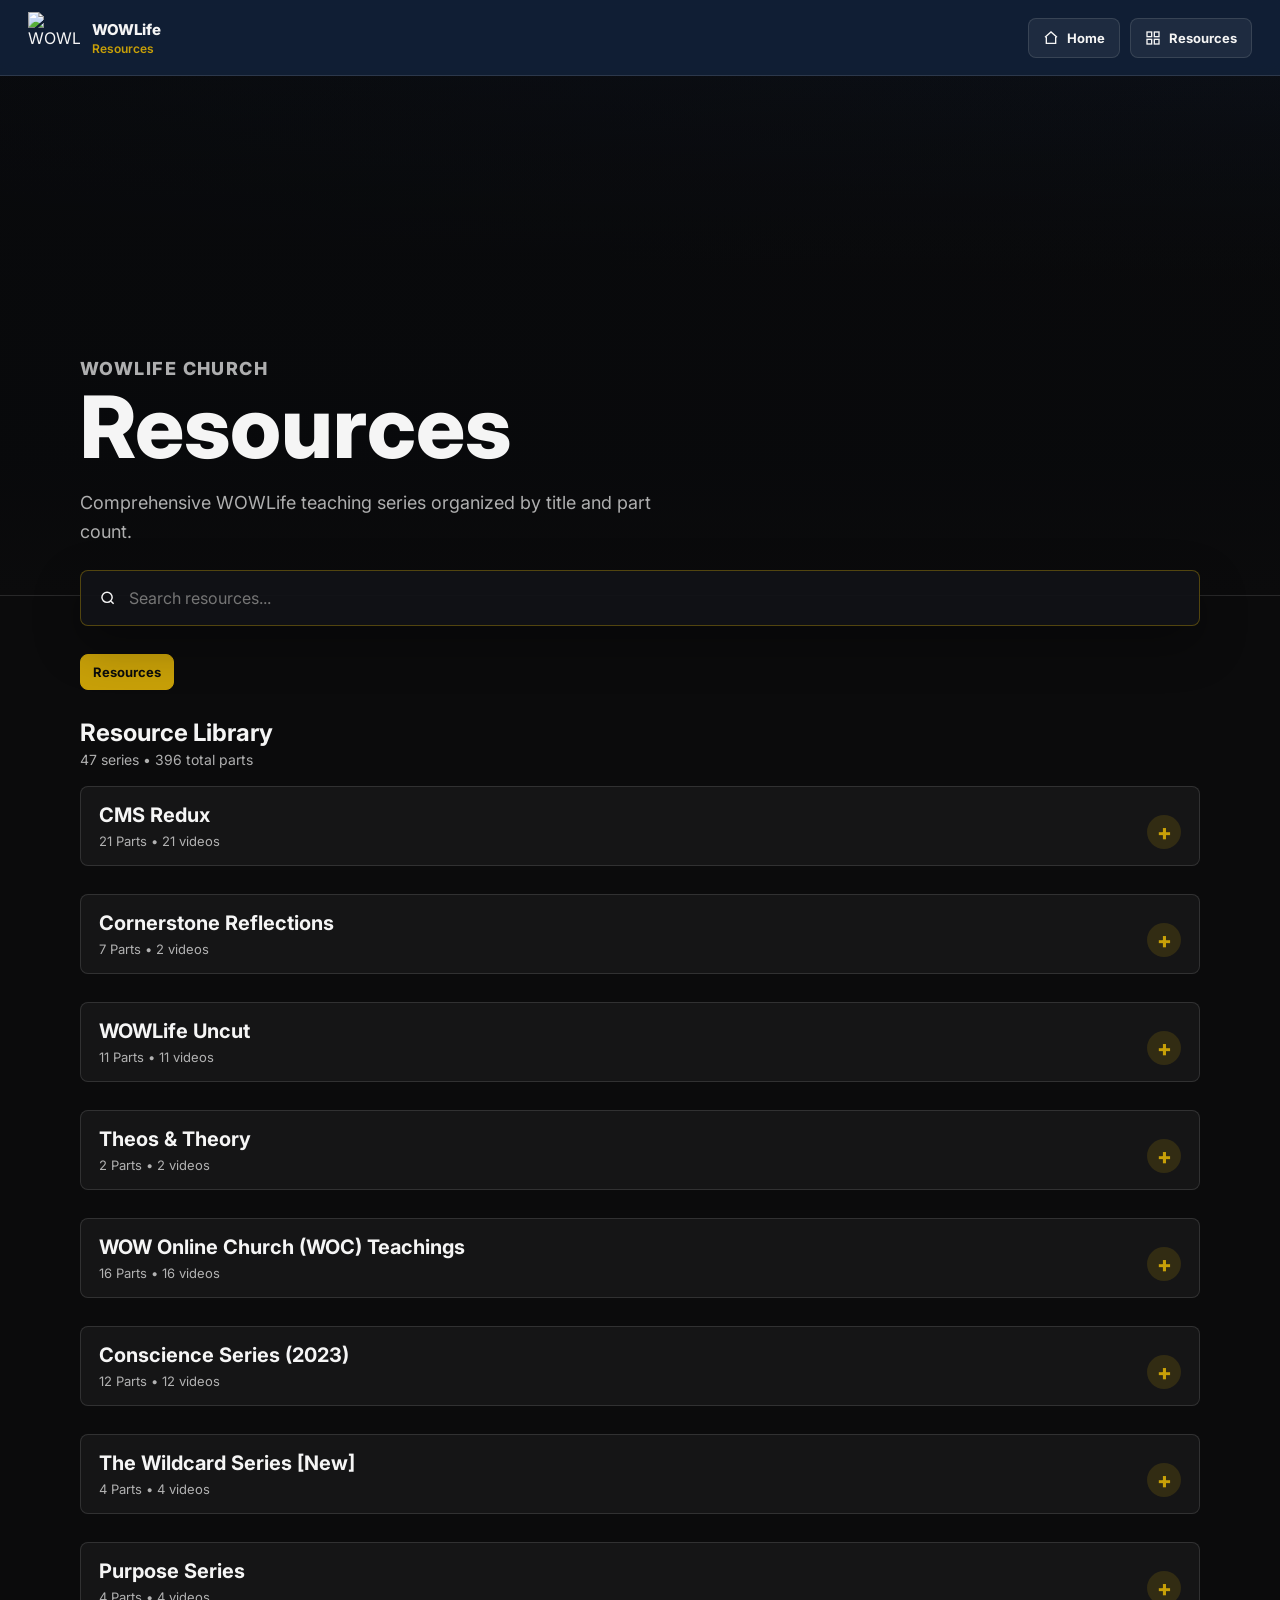
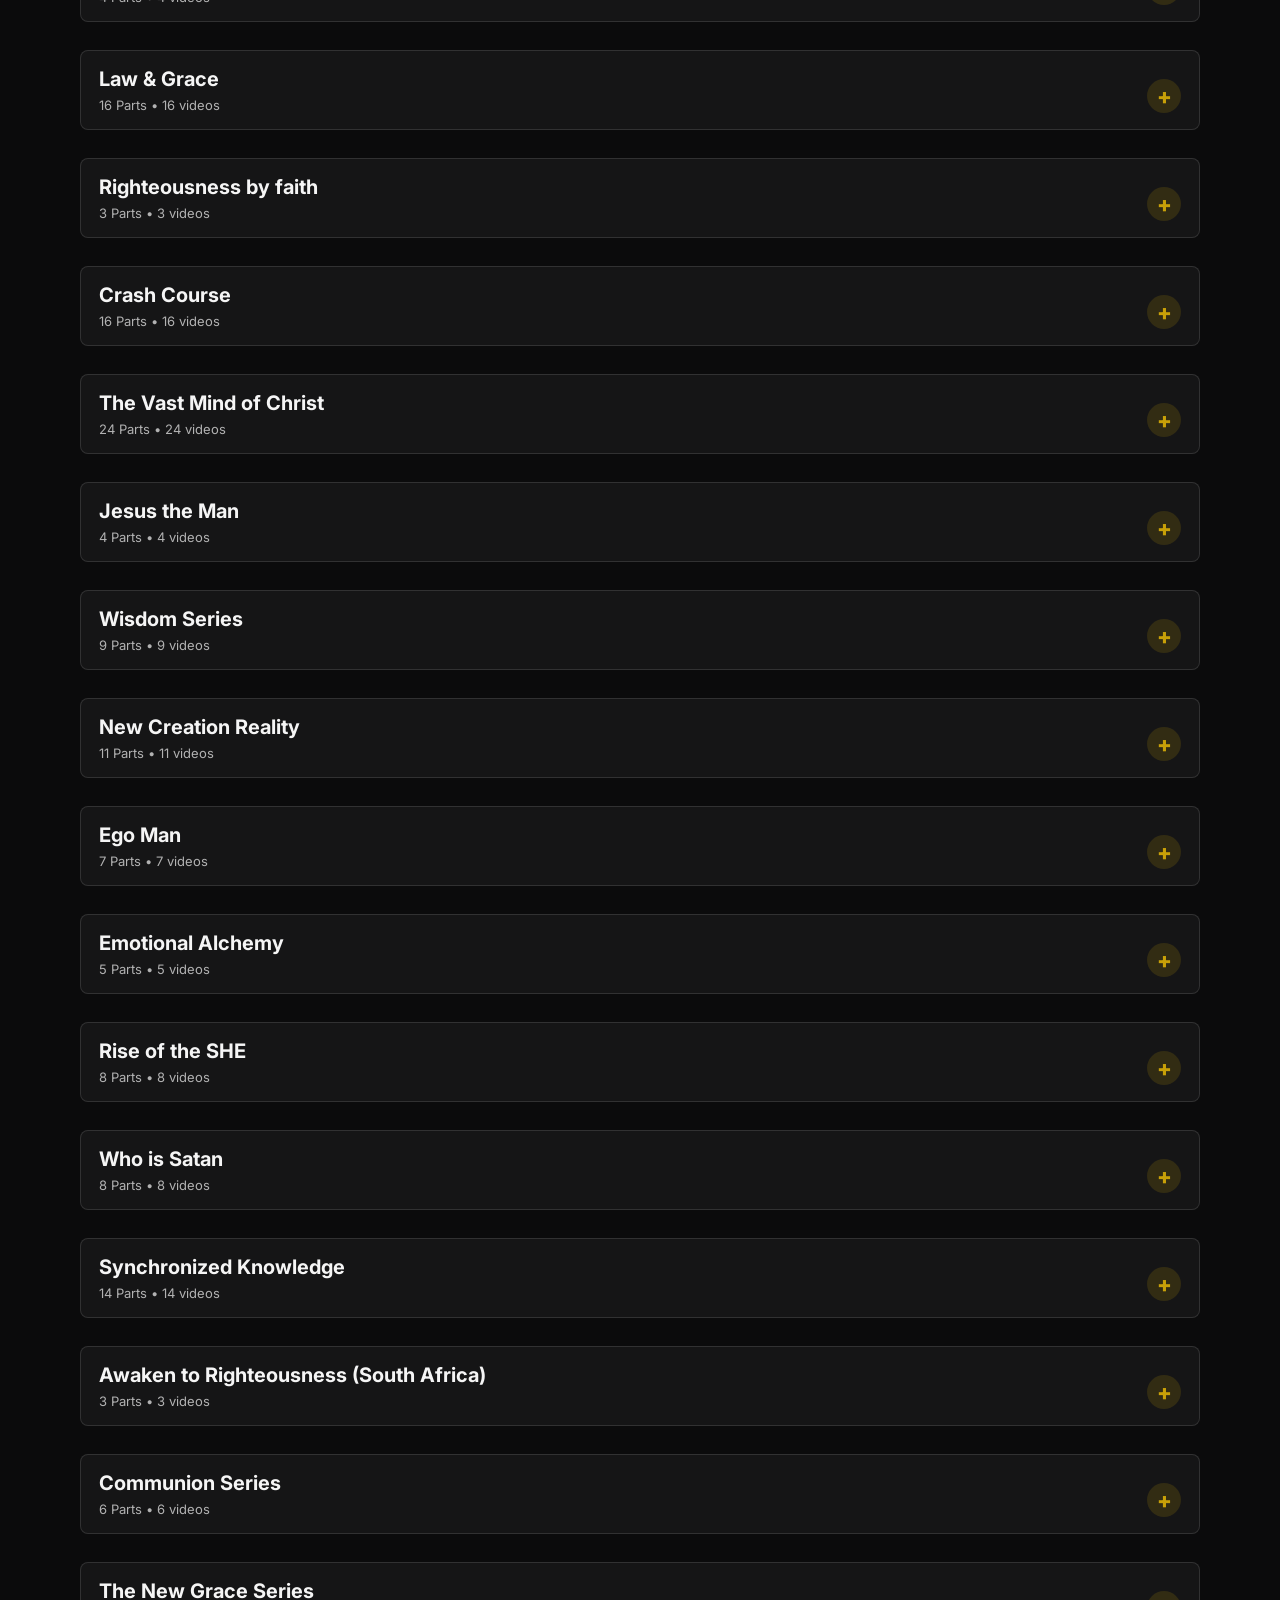
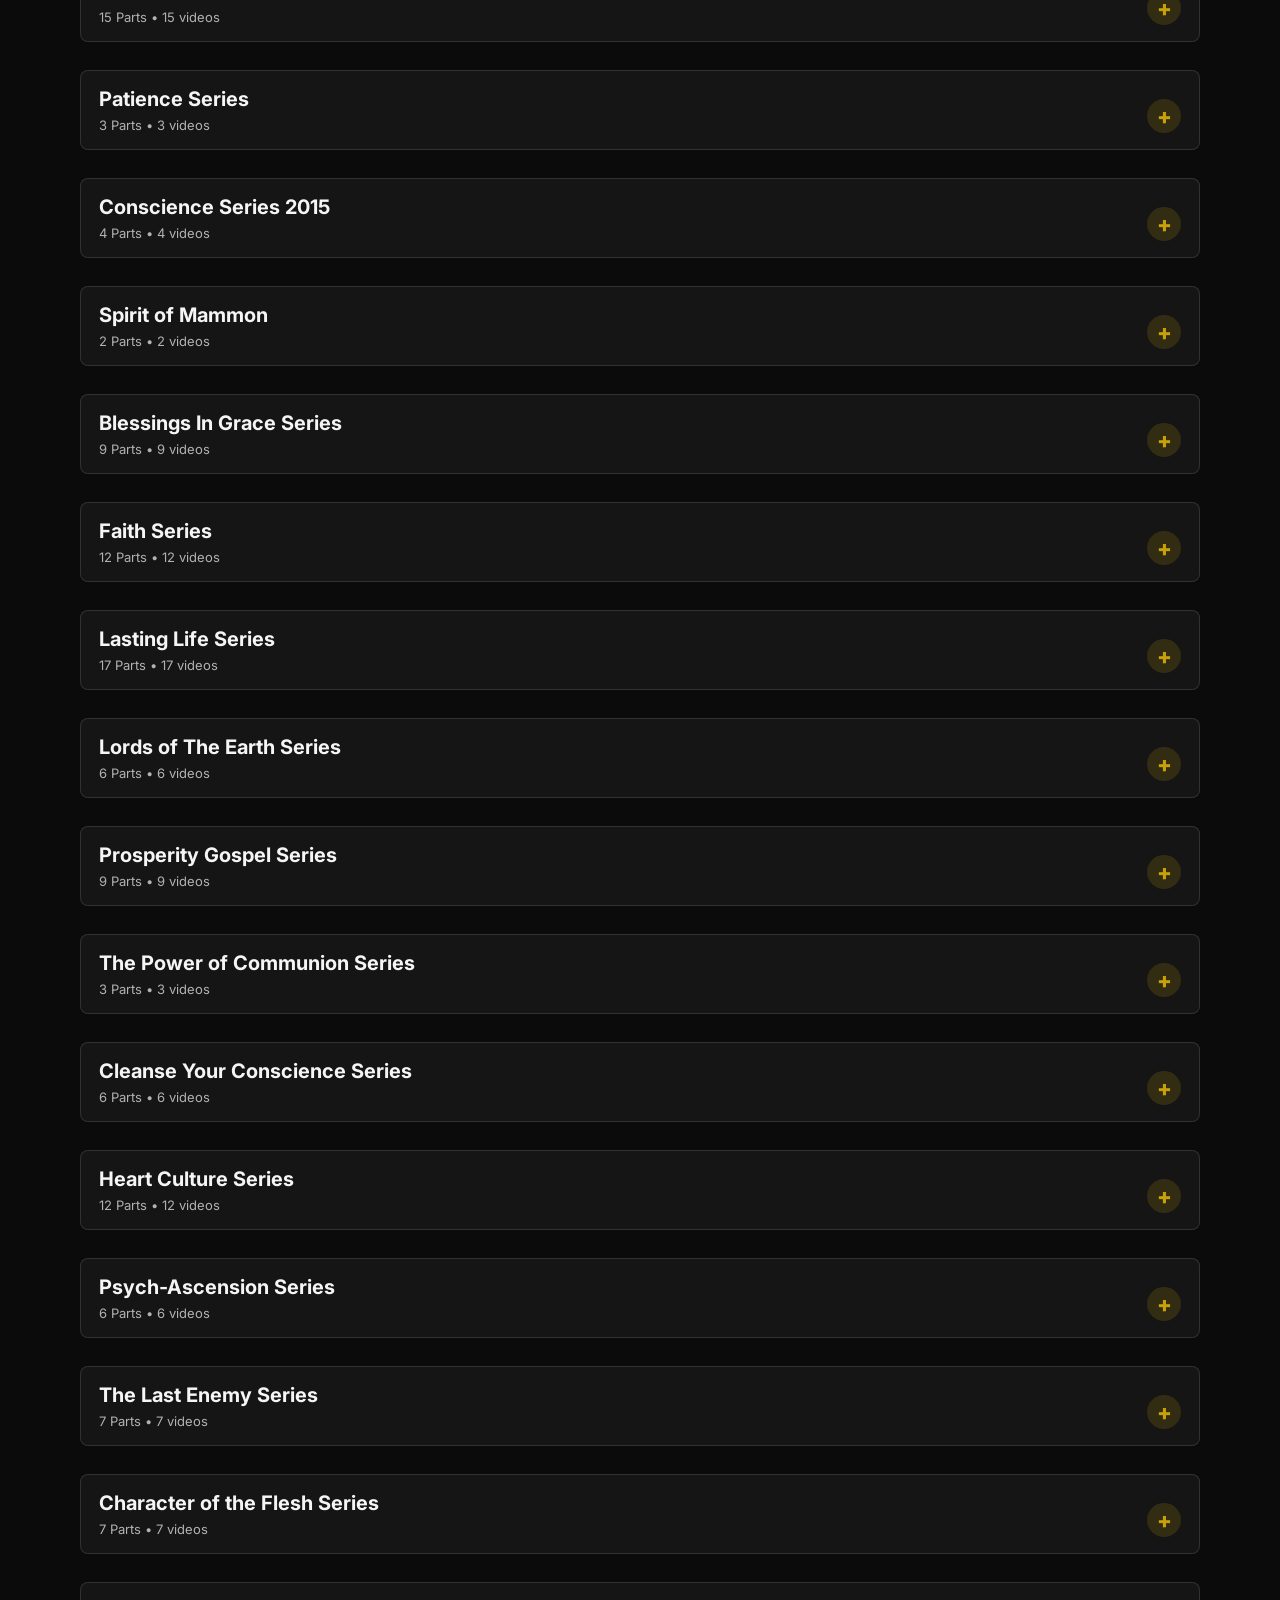
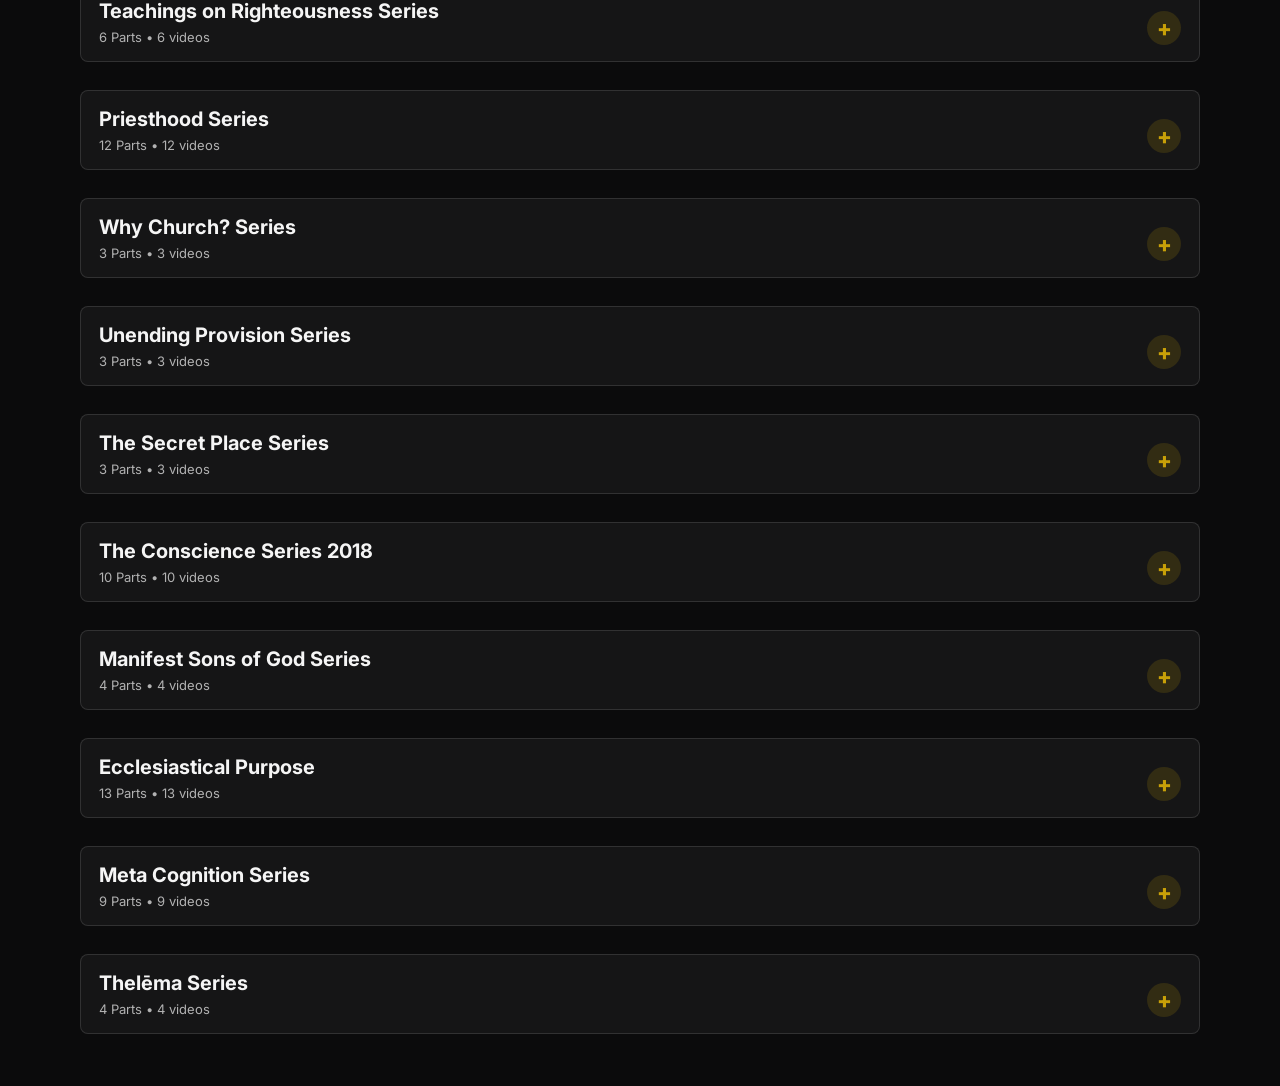
==== mighty-embed.html @ f98d8444 "first commit" ====
<!doctype html>
<html lang="en">
  <head>
    <meta charset="UTF-8" />
    <meta name="viewport" content="width=device-width, initial-scale=1.0" />
    <meta
      name="description"
      content="WOWLife Deep Dives watch content powered by Vimeo."
    />
    <title>WOWLife | Deep Dives</title>
    <link rel="preconnect" href="https://fonts.googleapis.com" />
    <link rel="preconnect" href="https://fonts.gstatic.com" crossorigin />
    <link
      href="https://fonts.googleapis.com/css2?family=Inter:wght@400;500;600;700;800&display=swap"
      rel="stylesheet"
    />
    <style>
:root {
  --bg: #0b0b0c;
  --surface: #111113;
  --nav-bg: #121f36;
  --text: #f5f5f5;
  --muted: rgba(245, 245, 245, 0.7);
  --border: rgba(245, 245, 245, 0.12);
  --brand: #c8a008;
  --brand-2: #a88806;
  --radius: 8px;
}

* {
  box-sizing: border-box;
}

html {
  scroll-behavior: smooth;
}

body {
  margin: 0;
  min-height: 100vh;
  background: var(--bg);
  color: var(--text);
  font-family: Inter, system-ui, -apple-system, BlinkMacSystemFont, "Segoe UI", sans-serif;
  letter-spacing: 0;
}

button,
input,
select {
  font: inherit;
}

button {
  cursor: pointer;
}

img,
iframe {
  display: block;
}

.loading-screen,
.empty-state,
.error-state {
  min-height: 100vh;
  display: grid;
  place-items: center;
  gap: 16px;
  padding: 24px;
  text-align: center;
  color: var(--muted);
}

.spinner {
  width: 34px;
  height: 34px;
  border: 3px solid var(--border);
  border-top-color: var(--brand);
  border-radius: 999px;
  animation: spin 0.9s linear infinite;
}

@keyframes spin {
  to {
    transform: rotate(360deg);
  }
}

.app-shell {
  min-height: 100vh;
  background:
    linear-gradient(180deg, rgba(18, 31, 54, 0.62) 0, transparent 280px),
    var(--bg);
}

.topbar {
  position: sticky;
  top: 0;
  z-index: 50;
  height: 76px;
  display: flex;
  align-items: center;
  justify-content: space-between;
  gap: 20px;
  padding: 0 28px;
  background: rgba(18, 31, 54, 0.94);
  border-bottom: 1px solid var(--border);
  backdrop-filter: blur(14px);
}

.brand-link {
  display: inline-flex;
  align-items: center;
  gap: 12px;
  color: var(--text);
  text-decoration: none;
  min-width: 0;
}

.brand-logo {
  width: 52px;
  height: 52px;
  object-fit: contain;
}

.brand-copy {
  display: grid;
  gap: 2px;
}

.brand-title {
  font-weight: 800;
  font-size: 15px;
}

.brand-kicker {
  color: var(--brand);
  font-size: 12px;
  font-weight: 600;
}

.top-actions {
  display: flex;
  align-items: center;
  gap: 10px;
}

.nav-button,
.chip,
.select-control {
  border: 1px solid var(--border);
  background: rgba(255, 255, 255, 0.06);
  color: var(--text);
  border-radius: var(--radius);
  transition: border-color 0.2s, background 0.2s, color 0.2s;
}

.nav-button {
  min-height: 40px;
  padding: 0 14px;
  display: inline-flex;
  align-items: center;
  gap: 8px;
  text-decoration: none;
  font-weight: 700;
  font-size: 13px;
}

.nav-button:hover,
.chip:hover,
.select-control:hover {
  border-color: rgba(200, 160, 8, 0.62);
  color: var(--brand);
}

.hero {
  position: relative;
  min-height: 520px;
  display: grid;
  align-items: end;
  overflow: hidden;
  border-bottom: 1px solid var(--border);
}

.hero-media {
  position: absolute;
  inset: 0;
  background-size: cover;
  background-position: center;
  opacity: 0.42;
  transform: scale(1.04);
}

.hero::after {
  content: "";
  position: absolute;
  inset: 0;
  background:
    linear-gradient(180deg, rgba(8, 9, 11, 0.34) 0, rgba(8, 9, 11, 0.82) 74%, var(--bg) 100%),
    linear-gradient(90deg, rgba(8, 9, 11, 0.78), rgba(8, 9, 11, 0.18));
}

.hero-inner {
  position: relative;
  z-index: 2;
  width: min(1120px, calc(100% - 40px));
  margin: 0 auto;
  padding: 76px 0 48px;
}

.eyebrow {
  color: var(--brand);
  font-size: 12px;
  font-weight: 800;
  letter-spacing: 0.08em;
  text-transform: uppercase;
  margin: 0 0 12px;
}

.hero h1 {
  max-width: 760px;
  margin: 0;
  font-size: clamp(42px, 8vw, 86px);
  line-height: 1.02;
  font-weight: 800;
}

.hero p {
  max-width: 620px;
  margin: 18px 0 0;
  color: var(--muted);
  font-size: 18px;
  line-height: 1.6;
}

.search-row {
  width: min(1120px, calc(100% - 40px));
  margin: -26px auto 0;
  position: relative;
  z-index: 5;
  display: grid;
  grid-template-columns: 1fr;
  gap: 12px;
  align-items: center;
}

.search-box {
  display: flex;
  align-items: center;
  gap: 10px;
  min-height: 56px;
  padding: 0 18px;
  background: rgba(17, 19, 23, 0.94);
  border: 1px solid rgba(200, 160, 8, 0.36);
  border-radius: var(--radius);
  box-shadow: 0 18px 48px rgba(0, 0, 0, 0.32);
}

.search-box input {
  width: 100%;
  border: 0;
  outline: 0;
  background: transparent;
  color: var(--text);
}

.select-control {
  min-height: 56px;
  padding: 0 14px;
  background-color: rgba(17, 19, 23, 0.94);
}

.content {
  width: min(1120px, calc(100% - 40px));
  margin: 28px auto 0;
  padding-bottom: 52px;
}

.filters {
  display: flex;
  flex-wrap: wrap;
  gap: 10px;
  margin: 0 0 28px;
}

.chip {
  min-height: 36px;
  padding: 0 12px;
  font-size: 13px;
  font-weight: 700;
}

.chip.active {
  background: var(--brand);
  border-color: var(--brand);
  color: #0b0b0c;
}

.section-head {
  display: flex;
  justify-content: space-between;
  gap: 16px;
  align-items: end;
  margin-bottom: 18px;
}

.section-head h2 {
  margin: 0;
  font-size: 24px;
}

.section-head p {
  margin: 4px 0 0;
  color: var(--muted);
  font-size: 14px;
}

.video-grid {
  display: grid;
  grid-template-columns: repeat(4, minmax(0, 1fr));
  gap: 18px;
}

.resource-sections {
  display: grid;
  gap: 28px;
}

.resource-section {
  display: grid;
  gap: 0;
}

.resource-section-head {
  width: 100%;
  display: flex;
  justify-content: space-between;
  gap: 16px;
  align-items: end;
  padding: 16px 18px;
  border: 1px solid var(--border);
  background: rgba(255, 255, 255, 0.045);
  border-radius: var(--radius);
  color: inherit;
  text-align: left;
  cursor: pointer;
}

.resource-section-head:hover {
  border-color: rgba(200, 160, 8, 0.58);
}

.resource-section-head h3 {
  margin: 0;
  color: var(--text);
  font-size: 20px;
  line-height: 1.25;
}

.resource-section-head p {
  margin: 5px 0 0;
  color: var(--muted);
  font-size: 13px;
}

.resource-toggle {
  width: 34px;
  height: 34px;
  flex: 0 0 auto;
  display: grid;
  place-items: center;
  border-radius: 999px;
  background: rgba(200, 160, 8, 0.16);
  color: var(--brand);
  font-size: 22px;
  font-weight: 800;
  line-height: 1;
}

.resource-panel {
  display: none;
  padding-top: 14px;
}

.resource-panel.open {
  display: block;
}

.resource-video-grid {
  grid-template-columns: repeat(3, minmax(0, 1fr));
}

.empty-resource {
  min-height: 96px;
  display: grid;
  place-items: center;
  padding: 18px;
  border: 1px dashed var(--border);
  border-radius: var(--radius);
  color: var(--muted);
  text-align: center;
}

.video-card {
  display: grid;
  gap: 12px;
  border: 1px solid var(--border);
  background: var(--surface);
  border-radius: var(--radius);
  overflow: hidden;
  color: inherit;
  text-align: left;
  padding: 0;
}

.video-card:hover {
  border-color: rgba(200, 160, 8, 0.58);
}

.thumb {
  position: relative;
  aspect-ratio: 16 / 9;
  background: #000;
  overflow: hidden;
}

.thumb img {
  width: 100%;
  height: 100%;
  object-fit: cover;
  transition: transform 0.28s;
}

.video-card:hover .thumb img {
  transform: scale(1.04);
}

.play-mark {
  position: absolute;
  left: 12px;
  bottom: 12px;
  width: 38px;
  height: 38px;
  display: grid;
  place-items: center;
  background: rgba(200, 160, 8, 0.92);
  color: #0b0b0c;
  border-radius: 999px;
}

.duration {
  position: absolute;
  right: 10px;
  bottom: 10px;
  padding: 4px 7px;
  border-radius: 4px;
  background: rgba(0, 0, 0, 0.76);
  color: var(--text);
  font-size: 12px;
  font-weight: 700;
}

.card-body {
  display: grid;
  gap: 8px;
  padding: 0 14px 16px;
}

.card-body h3 {
  margin: 0;
  font-size: 15px;
  line-height: 1.35;
}

.meta {
  display: flex;
  flex-wrap: wrap;
  gap: 8px;
  color: var(--muted);
  font-size: 12px;
}

.tag {
  color: var(--brand);
}

.watch-layout {
  width: min(1180px, calc(100% - 40px));
  margin: 0 auto;
  padding: 34px 0 56px;
  display: grid;
  grid-template-columns: minmax(0, 1fr) 330px;
  gap: 24px;
}

.player-panel,
.up-next {
  border: 1px solid var(--border);
  background: var(--surface);
  border-radius: var(--radius);
}

.player-frame {
  aspect-ratio: 16 / 9;
  background: #000;
  overflow: hidden;
  border-radius: var(--radius) var(--radius) 0 0;
}

.player-frame iframe {
  width: 100%;
  height: 100%;
  border: 0;
}

.watch-copy {
  padding: 22px;
}

.watch-copy h1 {
  margin: 0 0 12px;
  font-size: clamp(22px, 3vw, 34px);
  line-height: 1.18;
}

.watch-copy p {
  color: var(--muted);
  line-height: 1.7;
  white-space: pre-line;
}

.up-next {
  align-self: start;
  padding: 16px;
  position: sticky;
  top: 92px;
}

.up-next h2 {
  margin: 0 0 14px;
  font-size: 18px;
}

.next-list {
  display: grid;
  gap: 12px;
}

.next-item {
  display: grid;
  grid-template-columns: 104px 1fr;
  gap: 10px;
  align-items: center;
  color: inherit;
  text-decoration: none;
}

.next-item img {
  width: 104px;
  aspect-ratio: 16 / 9;
  object-fit: cover;
  border-radius: 6px;
}

.next-item strong {
  display: block;
  font-size: 13px;
  line-height: 1.35;
}

.next-item span {
  color: var(--muted);
  font-size: 12px;
}

.error-state {
  color: var(--text);
}

.error-state p {
  max-width: 620px;
  color: var(--muted);
  line-height: 1.6;
}

@media (max-width: 980px) {
  .video-grid {
    grid-template-columns: repeat(2, minmax(0, 1fr));
  }

  .resource-video-grid {
    grid-template-columns: repeat(2, minmax(0, 1fr));
  }

  .watch-layout {
    grid-template-columns: 1fr;
  }

  .up-next {
    position: static;
  }
}

@media (max-width: 680px) {
  .topbar {
    height: auto;
    padding: 12px 16px;
  }

  .brand-copy {
    display: none;
  }

  .top-actions {
    gap: 8px;
  }

  .nav-button {
    padding: 0 10px;
  }

  .hero {
    min-height: 450px;
  }

  .hero-inner,
  .search-row,
  .content,
  .watch-layout {
    width: min(100% - 28px, 1120px);
  }

  .search-row {
    grid-template-columns: 1fr;
  }

  .section-head {
    display: grid;
  }

  .video-grid {
    grid-template-columns: 1fr;
  }

  .resource-video-grid {
    grid-template-columns: 1fr;
  }

  .next-item {
    grid-template-columns: 94px 1fr;
  }
}

</style>
  </head>
  <body>
    <div id="app">
      <div class="loading-screen">
        <div class="spinner"></div>
        <p>Loading WOWLife videos...</p>
      </div>
    </div>
    <script>
window.WLWN_EMBEDDED_VIDEOS = [{"id":"vimeo_1006496941","vimeoVideoId":"1006496941","embedUrl":"https://player.vimeo.com/video/1006496941?badge=0&autopause=0&player_id=0&app_id=536651","title":"WOWLife DEEP DIVES","description":"For access to the comprehensive teachings from WOWLife that are not available on YouTube or Facebook, visit the DEEP Dives space on Mighty Networks and subscribe for exclusive content.","publishedAt":"2024-09-05T07:24:42+00:00","duration":151,"thumbnailUrl":"https://i.vimeocdn.com/video/1923215888-fa332524bf942942c86be2aad2e00f84130fda99e85cf81417d7784a0a71a395-d_1920x1080?&r=pad&region=us","speaker":"WOWLife Church","category":"Deep Dives"},{"id":"vimeo_846009856","vimeoVideoId":"846009856","embedUrl":"https://player.vimeo.com/video/846009856?badge=0&autopause=0&player_id=0&app_id=536651","title":"THE FIELD (Long Version)","description":"","publishedAt":"2023-07-17T18:03:04+00:00","duration":320,"thumbnailUrl":"https://i.vimeocdn.com/video/1698781793-1313c7dc9162588e00b97a7a7d524a9277983cebb6040ffe52e18f8f5062c47e-d_1920x1080?&r=pad&region=us","speaker":"WOWLife Church","category":"Deep Dives"},{"id":"vimeo_845992511","vimeoVideoId":"845992511","embedUrl":"https://player.vimeo.com/video/845992511?badge=0&autopause=0&player_id=0&app_id=536651","title":"A Conversation with a Neurotheologist","description":"","publishedAt":"2023-07-17T17:06:56+00:00","duration":311,"thumbnailUrl":"https://i.vimeocdn.com/video/1698759228-babfc554355ad1b8411d5722fd2ba60e6c69a9d45338a6a16f8df24764b947d0-d_1920x1080?&r=pad&region=us","speaker":"WOWLife Church","category":"Deep Dives"},{"id":"vimeo_844990407","vimeoVideoId":"844990407","embedUrl":"https://player.vimeo.com/video/844990407?badge=0&autopause=0&player_id=0&app_id=536651","title":"Goal-Setting Session #2 Peter & Judy Fleming - 12 July 2023","description":"","publishedAt":"2023-07-13T15:00:32+00:00","duration":6928,"thumbnailUrl":"https://i.vimeocdn.com/video/1697297766-6ce3074ab3386c775cd4d0e1ba92190b22cbdd533657ffaf7ce26bc5876abef5-d_1920x1080?&r=pad&region=us","speaker":"WOWLife Church","category":"Deep Dives"},{"id":"vimeo_844982599","vimeoVideoId":"844982599","embedUrl":"https://player.vimeo.com/video/844982599?badge=0&autopause=0&player_id=0&app_id=536651","title":"Goal-setting - Session #1 Peter & Judy Fleming - 11 July 2023","description":"","publishedAt":"2023-07-13T14:39:04+00:00","duration":6683,"thumbnailUrl":"https://i.vimeocdn.com/video/1697288332-31e020b6c3fcc834d625fdbb2d849a9ca4c8997bf8be527746f37cd5f6fb11e1-d_1920x1080?&r=pad&region=us","speaker":"WOWLife Church","category":"Deep Dives"},{"id":"vimeo_843157029","vimeoVideoId":"843157029","embedUrl":"https://player.vimeo.com/video/843157029?badge=0&autopause=0&player_id=0&app_id=536651","title":"COVER IMAGE","description":"","publishedAt":"2023-07-07T10:24:54+00:00","duration":7,"thumbnailUrl":"https://i.vimeocdn.com/video/1694623394-e905217fa1e4d46c68c12340289ddc2465fc68e98fff8fc674ede4036a537c13-d_1920x1080?&r=pad&region=us","speaker":"WOWLife Church","category":"Deep Dives"},{"id":"vimeo_827804791","vimeoVideoId":"827804791","embedUrl":"https://player.vimeo.com/video/827804791?badge=0&autopause=0&player_id=0&app_id=536651","title":"Passion Recipes - Flow","description":"","publishedAt":"2023-05-17T22:04:12+00:00","duration":5670,"thumbnailUrl":"https://i.vimeocdn.com/video/1671364199-9357f2d12bc50765e94d155d7370504303e7e2d06f501f21bab9ee8dfa3e7d0a-d_1920x1080?&r=pad&region=us","speaker":"WOWLife Church","category":"Deep Dives"},{"id":"vimeo_645049198:6480da818c","vimeoVideoId":"645049198:6480da818c","embedUrl":"https://player.vimeo.com/video/645049198?h=6480da818c&badge=0&autopause=0&player_id=0&app_id=536651","title":"Tohu Wa-Bohu   Pilot Program   Day 01   Kirby de Lanerolle.mp4","description":"","publishedAt":"2021-11-12T02:55:58+00:00","duration":4509,"thumbnailUrl":"https://i.vimeocdn.com/video/1297495977-8379e44048c77afd8811a93c21995f3b22492c3da0548cb0f_1920x1080?&r=pad&region=us","speaker":"WOWLife Church","category":"Deep Dives"},{"id":"vimeo_645068395:8bb497e41b","vimeoVideoId":"645068395:8bb497e41b","embedUrl":"https://player.vimeo.com/video/645068395?h=8bb497e41b&badge=0&autopause=0&player_id=0&app_id=536651","title":"Tohu Wa-Bohu   Pilot Program   Day 02  Kirby de Lanerolle","description":"","publishedAt":"2021-11-12T04:25:25+00:00","duration":3133,"thumbnailUrl":"https://i.vimeocdn.com/video/1297534537-58e9c8e2cdbae89f495f6de6412fa77218860f0c62fae8177_1920x1080?&r=pad&region=us","speaker":"WOWLife Church","category":"Deep Dives"},{"id":"vimeo_645076072:f544916148","vimeoVideoId":"645076072:f544916148","embedUrl":"https://player.vimeo.com/video/645076072?h=f544916148&badge=0&autopause=0&player_id=0&app_id=536651","title":"Tohu Wa-Bohu Pilot Program   Session 5   Day 08   Ajai Vir Singh","description":"","publishedAt":"2021-11-12T05:00:47+00:00","duration":4420,"thumbnailUrl":"https://i.vimeocdn.com/video/1297546434-416b79354a7ecd16473c8bc090cbc3b0ab3878ca6621116c6_1920x1080?&r=pad&region=us","speaker":"WOWLife Church","category":"Deep Dives"},{"id":"vimeo_645078081:da0ccf1147","vimeoVideoId":"645078081:da0ccf1147","embedUrl":"https://player.vimeo.com/video/645078081?h=da0ccf1147&badge=0&autopause=0&player_id=0&app_id=536651","title":"Tohu Wa-Bohu Pilot Program   Session 7   Day 13  Sean Hamlin","description":"","publishedAt":"2021-11-12T05:10:09+00:00","duration":4043,"thumbnailUrl":"https://i.vimeocdn.com/video/1297550406-cd15bd284c54275eaec5669c91bcff6d87b91cfaa22278860_1920x1080?&r=pad&region=us","speaker":"WOWLife Church","category":"Deep Dives"},{"id":"vimeo_645079913:73ff824803","vimeoVideoId":"645079913:73ff824803","embedUrl":"https://player.vimeo.com/video/645079913?h=73ff824803&badge=0&autopause=0&player_id=0&app_id=536651","title":"Tohu Wa-Bohu Pilot Program   Day 16   Session 8 - Jeff & Jaime","description":"","publishedAt":"2021-11-12T05:19:14+00:00","duration":2901,"thumbnailUrl":"https://i.vimeocdn.com/video/1297553548-c58a09624d44349fd9bee157ce9f911b749ffed4468c2ca07_1920x1080?&r=pad&region=us","speaker":"WOWLife Church","category":"Deep Dives"},{"id":"vimeo_645192465:26ab6933ca","vimeoVideoId":"645192465:26ab6933ca","embedUrl":"https://player.vimeo.com/video/645192465?h=26ab6933ca&badge=0&autopause=0&player_id=0&app_id=536651","title":"Tohu Wa-Bohu   Pilot Program   Day 03   Kirby de Lanerolle.mp4","description":"","publishedAt":"2021-11-12T12:11:56+00:00","duration":3815,"thumbnailUrl":"https://i.vimeocdn.com/video/1297786532-066ae4da138e253c264fe0e972f0f146aef06e3ac23254c83_1920x1080?&r=pad&region=us","speaker":"WOWLife Church","category":"Deep Dives"},{"id":"vimeo_645206672:77277ab9fe","vimeoVideoId":"645206672:77277ab9fe","embedUrl":"https://player.vimeo.com/video/645206672?h=77277ab9fe&badge=0&autopause=0&player_id=0&app_id=536651","title":"Tohu Wa-Bohu   Pilot Program   Day 04   Kirby de Lanerolle.mp4","description":"","publishedAt":"2021-11-12T12:54:34+00:00","duration":3383,"thumbnailUrl":"https://i.vimeocdn.com/video/1297813264-cb5e041817fff10f6a075b6ab85faa73b220eb5964eb74e7a_1920x1080?&r=pad&region=us","speaker":"WOWLife Church","category":"Deep Dives"},{"id":"vimeo_645222329:4e3fdb54d3","vimeoVideoId":"645222329:4e3fdb54d3","embedUrl":"https://player.vimeo.com/video/645222329?h=4e3fdb54d3&badge=0&autopause=0&player_id=0&app_id=536651","title":"Tohu Wa-Bohu Pilot Program   Session 6   Day 10   Kirby de Lanerolle.mp4","description":"","publishedAt":"2021-11-12T13:39:27+00:00","duration":3380,"thumbnailUrl":"https://i.vimeocdn.com/video/1297831974-cb9e37c25a7c4db747ad09921deeda98981e9f0df7fe200bd_1920x1080?&r=pad&region=us","speaker":"WOWLife Church","category":"Deep Dives"},{"id":"vimeo_645231809:94c3f271d8","vimeoVideoId":"645231809:94c3f271d8","embedUrl":"https://player.vimeo.com/video/645231809?h=94c3f271d8&badge=0&autopause=0&player_id=0&app_id=536651","title":"Tohu Wa-Bohu  Pilot Program  Session 9 - Kirby","description":"","publishedAt":"2021-11-12T14:05:27+00:00","duration":3042,"thumbnailUrl":"https://i.vimeocdn.com/video/1297846394-7673a20e1a66bde41a02c111c187d18ad1874580133794972_1920x1080?&r=pad&region=us","speaker":"WOWLife Church","category":"Deep Dives"},{"id":"vimeo_645241867:e2f40948fa","vimeoVideoId":"645241867:e2f40948fa","embedUrl":"https://player.vimeo.com/video/645241867?h=e2f40948fa&badge=0&autopause=0&player_id=0&app_id=536651","title":"Tohu Wa-Bohu   Pilot Program   Session 12   Day 23","description":"","publishedAt":"2021-11-12T14:33:59+00:00","duration":6209,"thumbnailUrl":"https://i.vimeocdn.com/video/1297866728-89d380c8a1b0b8b7848688ef3999a7f5acb8d79cd563d72d6_1920x1080?&r=pad&region=us","speaker":"WOWLife Church","category":"Deep Dives"},{"id":"vimeo_645254028:e6a705202b","vimeoVideoId":"645254028:e6a705202b","embedUrl":"https://player.vimeo.com/video/645254028?h=e6a705202b&badge=0&autopause=0&player_id=0&app_id=536651","title":"Tohu Wa-Bohu   Pilot Program   Session 10   Fancesco Jubiare Astuaro   Day 19","description":"","publishedAt":"2021-11-12T15:04:24+00:00","duration":4056,"thumbnailUrl":"https://i.vimeocdn.com/video/1297883333-2cb43ef824c1722d7d3ebc72f9e9c9eee14c25d47670e0d28_1920x1080?&r=pad&region=us","speaker":"WOWLife Church","category":"Deep Dives"},{"id":"vimeo_645265943:d4b689e578","vimeoVideoId":"645265943:d4b689e578","embedUrl":"https://player.vimeo.com/video/645265943?h=d4b689e578&badge=0&autopause=0&player_id=0&app_id=536651","title":"Tohu Wa-Bohu   Pilot Program   Session 11   Raj Omprasdham   Day 22","description":"","publishedAt":"2021-11-12T15:35:56+00:00","duration":6219,"thumbnailUrl":"https://i.vimeocdn.com/video/1297910922-329f123e7a97dae404f38a45fd9f80272b999ce4045e525a6_1920x1080?&r=pad&region=us","speaker":"WOWLife Church","category":"Deep Dives"},{"id":"vimeo_645567622:ebd4bfdbec","vimeoVideoId":"645567622:ebd4bfdbec","embedUrl":"https://player.vimeo.com/video/645567622?h=ebd4bfdbec&badge=0&autopause=0&player_id=0&app_id=536651","title":"Tohu Wa-Bohu Pilot Session 13 - Jacky","description":"","publishedAt":"2021-11-13T16:40:36+00:00","duration":4725,"thumbnailUrl":"https://i.vimeocdn.com/video/1298771348-86ebac7062ddcbcef196c6cbefad6b184d813a12c5189d28b_1920x1080?&r=pad&region=us","speaker":"WOWLife Church","category":"Deep Dives"},{"id":"vimeo_646036235:a97ba1deee","vimeoVideoId":"646036235:a97ba1deee","embedUrl":"https://player.vimeo.com/video/646036235?h=a97ba1deee&badge=0&autopause=0&player_id=0&app_id=536651","title":"Tohu Wa-Bohu - Ajai Vir Singh - Pilot Program   Session 14   Day 29","description":"","publishedAt":"2021-11-15T13:51:59+00:00","duration":3883,"thumbnailUrl":"https://i.vimeocdn.com/video/1300285117-d2e9f03ed9fb7587fa30dfde1fe5cf07142c9c294950a256d_1920x1080?&r=pad&region=us","speaker":"WOWLife Church","category":"Deep Dives"},{"id":"vimeo_646888256:50611cd187","vimeoVideoId":"646888256:50611cd187","embedUrl":"https://player.vimeo.com/video/646888256?h=50611cd187&badge=0&autopause=0&player_id=0&app_id=536651","title":"SESSION 15 - Pilot - Kirby","description":"","publishedAt":"2021-11-17T13:46:41+00:00","duration":4799,"thumbnailUrl":"https://i.vimeocdn.com/video/1302396463-4f09215e646a23bbefc98872b2b7953232c86a6a2ae96b5e5_1920x1080?&r=pad&region=us","speaker":"WOWLife Church","category":"Deep Dives"},{"id":"vimeo_648062114:6d1c134e9a","vimeoVideoId":"648062114:6d1c134e9a","embedUrl":"https://player.vimeo.com/video/648062114?h=6d1c134e9a&badge=0&autopause=0&player_id=0&app_id=536651","title":"CMS Pilot - Session 16","description":"","publishedAt":"2021-11-20T14:09:19+00:00","duration":6000,"thumbnailUrl":"https://i.vimeocdn.com/video/1305328356-3fb5a2bef867ee37f19c6a149702c086cb71494843ea2fafd_1920x1080?&r=pad&region=us","speaker":"WOWLife Church","category":"Deep Dives"},{"id":"vimeo_648592288:518e4e45d1","vimeoVideoId":"648592288:518e4e45d1","embedUrl":"https://player.vimeo.com/video/648592288?h=518e4e45d1&badge=0&autopause=0&player_id=0&app_id=536651","title":"THWB  Pilot Program - Session 17 - J&J","description":"","publishedAt":"2021-11-22T13:49:33+00:00","duration":5168,"thumbnailUrl":"https://i.vimeocdn.com/video/1306983832-afe63d80d2e2879d290513e677d8dd1bef7f50070e5e816c3_1920x1080?&r=pad&region=us","speaker":"WOWLife Church","category":"Deep Dives"},{"id":"vimeo_649337859:05a5b101b3","vimeoVideoId":"649337859:05a5b101b3","embedUrl":"https://player.vimeo.com/video/649337859?h=05a5b101b3&badge=0&autopause=0&player_id=0&app_id=536651","title":"THWB - Pilot Program - Kirby Session 18","description":"","publishedAt":"2021-11-24T04:42:31+00:00","duration":5534,"thumbnailUrl":"https://i.vimeocdn.com/video/1308714291-e4976fd539640e0a6af2a4337b83ad6bdcf2cd17c0e566f7e_1920x1080?&r=pad&region=us","speaker":"WOWLife Church","category":"Deep Dives"},{"id":"vimeo_653713934:3bf7244937","vimeoVideoId":"653713934:3bf7244937","embedUrl":"https://player.vimeo.com/video/653713934?h=3bf7244937&badge=0&autopause=0&player_id=0&app_id=536651","title":"THWB  Pilot - Session 20 - Raj","description":"","publishedAt":"2021-12-06T14:47:21+00:00","duration":6375,"thumbnailUrl":"https://i.vimeocdn.com/video/1319424869-164098d4e6f8d2c098f25a745fa7edf0abece851764fd42b7d35a11ad46b12ad-d_1920x1080?&r=pad&region=us","speaker":"WOWLife Church","category":"Deep Dives"},{"id":"vimeo_654383961:1a88518921","vimeoVideoId":"654383961:1a88518921","embedUrl":"https://player.vimeo.com/video/654383961?h=1a88518921&badge=0&autopause=0&player_id=0&app_id=536651","title":"Pilot - Session 21 - Kirby","description":"","publishedAt":"2021-12-08T04:40:38+00:00","duration":4011,"thumbnailUrl":"https://i.vimeocdn.com/video/1320749604-bbdf95e89c36457908d80f9b33956eb7ba9df2f349ac281bfd20322e5f46ed9a-d_1920x1080?&r=pad&region=us","speaker":"WOWLife Church","category":"Deep Dives"},{"id":"vimeo_655565234:cbef75fb0c","vimeoVideoId":"655565234:cbef75fb0c","embedUrl":"https://player.vimeo.com/video/655565234?h=cbef75fb0c&badge=0&autopause=0&player_id=0&app_id=536651","title":"Pilot - Session 22 - Jacky","description":"","publishedAt":"2021-12-11T03:19:57+00:00","duration":3202,"thumbnailUrl":"https://i.vimeocdn.com/video/1323151728-60968a92495ee2e2229cc03781f168f2e0f5c3461e0fbb23489a9e53779602a7-d_1920x1080?&r=pad&region=us","speaker":"WOWLife Church","category":"Deep Dives"},{"id":"vimeo_655991332:c6a9f676f1","vimeoVideoId":"655991332:c6a9f676f1","embedUrl":"https://player.vimeo.com/video/655991332?h=c6a9f676f1&badge=0&autopause=0&player_id=0&app_id=536651","title":"Pilot - Session 23 - Ajai","description":"","publishedAt":"2021-12-13T04:20:44+00:00","duration":5532,"thumbnailUrl":"https://i.vimeocdn.com/video/1324345967-92ea9b685114bfffd0f66bd7172d3b38b069490d3ee883b8d36ee3dbdb8ab1c9-d_1920x1080?&r=pad&region=us","speaker":"WOWLife Church","category":"Deep Dives"},{"id":"vimeo_656852845:6964cfc03f","vimeoVideoId":"656852845:6964cfc03f","embedUrl":"https://player.vimeo.com/video/656852845?h=6964cfc03f&badge=0&autopause=0&player_id=0&app_id=536651","title":"Session 24 - Kirby","description":"","publishedAt":"2021-12-15T03:28:44+00:00","duration":4375,"thumbnailUrl":"https://i.vimeocdn.com/video/1326052183-c39432624aa4354e6485d009b939d902f54bca94eaf039896298bef4ce6c786c-d_1920x1080?&r=pad&region=us","speaker":"WOWLife Church","category":"Deep Dives"},{"id":"vimeo_719146231:ec1bb57052","vimeoVideoId":"719146231:ec1bb57052","embedUrl":"https://player.vimeo.com/video/719146231?h=ec1bb57052&badge=0&autopause=0&player_id=0&app_id=536651","title":"Setting Your Time Zone in Canvas","description":"","publishedAt":"2022-06-10T15:38:26+00:00","duration":64,"thumbnailUrl":"https://i.vimeocdn.com/video/1448699467-fa7e485e19eaf2f905369dbb7d2d52c99de2e13c4010562564e6ee6afa71cc85-d_1920x1080?&r=pad&region=us","speaker":"WOWLife Church","category":"Deep Dives"},{"id":"vimeo_646040299:c86cc698cc","vimeoVideoId":"646040299:c86cc698cc","embedUrl":"https://player.vimeo.com/video/646040299?h=c86cc698cc&badge=0&autopause=0&player_id=0&app_id=536651","title":"Mystery School VS Culture   Into the Deep for WOWLife Coaches   October Session","description":"","publishedAt":"2021-11-15T14:03:33+00:00","duration":6193,"thumbnailUrl":"https://i.vimeocdn.com/video/1300294927-6ed22bf22b22028889691df893adf70304f3c39af802f1c06_1920x1080?&r=pad&region=us","speaker":"WOWLife Church","category":"Deep Dives"},{"id":"vimeo_646126954:1a5372119c","vimeoVideoId":"646126954:1a5372119c","embedUrl":"https://player.vimeo.com/video/646126954?h=1a5372119c&badge=0&autopause=0&player_id=0&app_id=536651","title":"Into the Deep   November 2021   WOWLife Coach Mentorship","description":"","publishedAt":"2021-11-15T18:00:52+00:00","duration":8937,"thumbnailUrl":"https://i.vimeocdn.com/video/1300486304-1201b755ea4a1fa76067a1a56cba8c2ece30858478d0082ac_1920x1080?&r=pad&region=us","speaker":"WOWLife Church","category":"Deep Dives"},{"id":"vimeo_650590201:49b6f56b4a","vimeoVideoId":"650590201:49b6f56b4a","embedUrl":"https://player.vimeo.com/video/650590201?h=49b6f56b4a&badge=0&autopause=0&player_id=0&app_id=536651","title":"Pilot Session 19 Francesco","description":"","publishedAt":"2021-11-27T13:24:10+00:00","duration":4919,"thumbnailUrl":"https://i.vimeocdn.com/video/1311933426-51fcc6fca065ce3d0f0ad87db47fa0070a2683f9e07fb86ff_1920x1080?&r=pad&region=us","speaker":"WOWLife Church","category":"Deep Dives"},{"id":"vimeo_703261049:4e28ced795","vimeoVideoId":"703261049:4e28ced795","embedUrl":"https://player.vimeo.com/video/703261049?h=4e28ced795&badge=0&autopause=0&player_id=0&app_id=536651","title":"Into The Deep (5DP Session 1 UpUP Down Down)- April 2022","description":"","publishedAt":"2022-04-26T12:19:58+00:00","duration":8214,"thumbnailUrl":"https://i.vimeocdn.com/video/1420649701-d74c0a1842b848b087cc5371b3a7ddd64c2cab23f02d026947d446d08acc0361-d_1920x1080?&r=pad&region=us","speaker":"WOWLife Church","category":"Deep Dives"},{"id":"vimeo_715983880:7dd5944ff5","vimeoVideoId":"715983880:7dd5944ff5","embedUrl":"https://player.vimeo.com/video/715983880?h=7dd5944ff5&badge=0&autopause=0&player_id=0&app_id=536651","title":"Into the Deep - June 1, 2022.mp4","description":"Expectations of a Coach","publishedAt":"2022-06-01T12:33:20+00:00","duration":7417,"thumbnailUrl":"https://i.vimeocdn.com/video/1442883826-29379c7d36bf0bde1ca012815c8032fd09eb29ffaaa0dcf46a78509ac9c39bce-d_1920x1080?&r=pad&region=us","speaker":"WOWLife Church","category":"Deep Dives"},{"id":"vimeo_653715698:edfe31ef7e","vimeoVideoId":"653715698:edfe31ef7e","embedUrl":"https://player.vimeo.com/video/653715698?h=edfe31ef7e&badge=0&autopause=0&player_id=0&app_id=536651","title":"The Integrity of the Vessel (The Wisdom Series)","description":"","publishedAt":"2021-12-06T14:51:55+00:00","duration":2078,"thumbnailUrl":"https://i.vimeocdn.com/video/1319426166-f9dc14268dd057b8a68de0279fb8067165971ca65969a526162edb005061a620-d_1920x1080?&r=pad&region=us","speaker":"WOWLife Church","category":"Deep Dives"},{"id":"vimeo_657473418:d58947ad7e","vimeoVideoId":"657473418:d58947ad7e","embedUrl":"https://player.vimeo.com/video/657473418?h=d58947ad7e&badge=0&autopause=0&player_id=0&app_id=536651","title":"Spirit Flow Beginners Session 1","description":"","publishedAt":"2021-12-16T15:39:25+00:00","duration":3040,"thumbnailUrl":"https://i.vimeocdn.com/video/1327321218-2c108cb9082045899e52787fd97ac2ad1e76af8669f6d0d7fcf45c9b413799d6-d_1920x1080?&r=pad&region=us","speaker":"WOWLife Church","category":"Deep Dives"},{"id":"vimeo_660449140:0b10895d64","vimeoVideoId":"660449140:0b10895d64","embedUrl":"https://player.vimeo.com/video/660449140?h=0b10895d64&badge=0&autopause=0&player_id=0&app_id=536651","title":"Spirit Flow beginners Session 2","description":"","publishedAt":"2021-12-27T16:19:26+00:00","duration":3756,"thumbnailUrl":"https://i.vimeocdn.com/video/1334846340-ed10c5109931672ac673068a562752b0a817b171396c1ac81c8c52424000b4eb-d_1920x1080?&r=pad&region=us","speaker":"WOWLife Church","category":"Deep Dives"},{"id":"vimeo_663754763:bd349028ce","vimeoVideoId":"663754763:bd349028ce","embedUrl":"https://player.vimeo.com/video/663754763?h=bd349028ce&badge=0&autopause=0&player_id=0&app_id=536651","title":"Spirit Flow Beginners Session 3","description":"","publishedAt":"2022-01-08T19:42:49+00:00","duration":4179,"thumbnailUrl":"https://i.vimeocdn.com/video/1343337431-f2ce2c7e35ab341ec1fe630b0a8be5ec6cd0dd9f86dad3a75eea7def1154b646-d_1920x1080?&r=pad&region=us","speaker":"WOWLife Church","category":"Deep Dives"},{"id":"vimeo_666828770:659f89b97a","vimeoVideoId":"666828770:659f89b97a","embedUrl":"https://player.vimeo.com/video/666828770?h=659f89b97a&badge=0&autopause=0&player_id=0&app_id=536651","title":"Spirit Flow Beginners Session 4","description":"","publishedAt":"2022-01-17T16:16:57+00:00","duration":4171,"thumbnailUrl":"https://i.vimeocdn.com/video/1350247081-c2477322642bcf6359431ebbb13b0c4bf56ace5c1ad2e52f7c3cba29eeb444e4-d_1920x1080?&r=pad&region=us","speaker":"WOWLife Church","category":"Deep Dives"},{"id":"vimeo_670757723:a1e0344d30","vimeoVideoId":"670757723:a1e0344d30","embedUrl":"https://player.vimeo.com/video/670757723?h=a1e0344d30&badge=0&autopause=0&player_id=0&app_id=536651","title":"Spirit flow Beginners Session 5","description":"","publishedAt":"2022-01-27T15:17:20+00:00","duration":3829,"thumbnailUrl":"https://i.vimeocdn.com/video/1358765625-36e80413848b20a57da7e319e508e5593c2698ef70f0a012a2333b9fce1bff4c-d_1920x1080?&r=pad&region=us","speaker":"WOWLife Church","category":"Deep Dives"},{"id":"vimeo_676279837:ae9979666c","vimeoVideoId":"676279837:ae9979666c","embedUrl":"https://player.vimeo.com/video/676279837?h=ae9979666c&badge=0&autopause=0&player_id=0&app_id=536651","title":"Spirit Flow - Session 6","description":"","publishedAt":"2022-02-11T13:32:19+00:00","duration":3669,"thumbnailUrl":"https://i.vimeocdn.com/video/1370475749-c7ef09adc41a3782ef4325de62f3ca0f1eb3b55ee903426c994338d649cff69b-d_1920x1080?&r=pad&region=us","speaker":"WOWLife Church","category":"Deep Dives"},{"id":"vimeo_678793763:e72b94ba22","vimeoVideoId":"678793763:e72b94ba22","embedUrl":"https://player.vimeo.com/video/678793763?h=e72b94ba22&badge=0&autopause=0&player_id=0&app_id=536651","title":"Spirit Flow - Session 7","description":"","publishedAt":"2022-02-17T16:58:15+00:00","duration":3361,"thumbnailUrl":"https://i.vimeocdn.com/video/1375564862-0ed56c7c6d491d5f6312daf9dc57b1aa2350fa15a9a6688925b64ac29ac89997-d_1920x1080?&r=pad&region=us","speaker":"WOWLife Church","category":"Deep Dives"},{"id":"vimeo_681865016:3c048d0404","vimeoVideoId":"681865016:3c048d0404","embedUrl":"https://player.vimeo.com/video/681865016?h=3c048d0404&badge=0&autopause=0&player_id=0&app_id=536651","title":"Spirit Flow - Session 8","description":"","publishedAt":"2022-02-25T13:12:55+00:00","duration":3588,"thumbnailUrl":"https://i.vimeocdn.com/video/1382039948-5ef2bb4475eeaa8e6a8eba035acfe304557ffabbba7978e594d038151fe35836-d_1920x1080?&r=pad&region=us","speaker":"WOWLife Church","category":"Deep Dives"},{"id":"vimeo_658816808:37d1b8bda6","vimeoVideoId":"658816808:37d1b8bda6","embedUrl":"https://player.vimeo.com/video/658816808?h=37d1b8bda6&badge=0&autopause=0&player_id=0&app_id=536651","title":"Syllabus Meeting - Lesson 20 & 21 12/19/2021","description":"","publishedAt":"2021-12-21T03:12:08+00:00","duration":7056,"thumbnailUrl":"https://i.vimeocdn.com/video/1330506708-fb26be168ab5c6bbc8e9e445fd6f9a0940b6ef9ce30bc243f02e9534bc7a59aa-d_1920x1080?&r=pad&region=us","speaker":"WOWLife Church","category":"Deep Dives"},{"id":"vimeo_666622164:9d2170bf8c","vimeoVideoId":"666622164:9d2170bf8c","embedUrl":"https://player.vimeo.com/video/666622164?h=9d2170bf8c&badge=0&autopause=0&player_id=0&app_id=536651","title":"Syllabus Meeting | 16 January 2022 (Melissa Fisher,  Sam & Chitra Das)","description":"","publishedAt":"2022-01-17T03:54:22+00:00","duration":6498,"thumbnailUrl":"https://i.vimeocdn.com/video/1349798543-bf6b9b30359229ac0d7d506f16a28c1d93e2dc8565a411a351d69fc9fc46485b-d_1920x1080?&r=pad&region=us","speaker":"WOWLife Church","category":"Deep Dives"},{"id":"vimeo_673755188:77729a015e","vimeoVideoId":"673755188:77729a015e","embedUrl":"https://player.vimeo.com/video/673755188?h=77729a015e&badge=0&autopause=0&player_id=0&app_id=536651","title":"Coach Party Demo Video","description":"","publishedAt":"2022-02-04T21:15:29+00:00","duration":3598,"thumbnailUrl":"https://i.vimeocdn.com/video/1365333502-a487431729722f8548e4a2aeeceb9ba5dc724b4e36dc07fc672fbab68409457b-d_1920x1080?&r=pad&region=us","speaker":"WOWLife Church","category":"Deep Dives"},{"id":"vimeo_658831602:9aed770781","vimeoVideoId":"658831602:9aed770781","embedUrl":"https://player.vimeo.com/video/658831602?h=9aed770781&badge=0&autopause=0&player_id=0&app_id=536651","title":"Cultural Infusion 12-2-2021","description":"","publishedAt":"2021-12-21T04:35:46+00:00","duration":7286,"thumbnailUrl":"https://i.vimeocdn.com/video/1330544335-f5f002a4da3d0519abe9a34f680f0a2a96b8f7ffed87f54f4c7974f46682196b-d_1920x1080?&r=pad&region=us","speaker":"WOWLife Church","category":"Deep Dives"},{"id":"vimeo_660466380:8b4c9995fc","vimeoVideoId":"660466380:8b4c9995fc","embedUrl":"https://player.vimeo.com/video/660466380?h=8b4c9995fc&badge=0&autopause=0&player_id=0&app_id=536651","title":"Cultural Infusion Aug 24, 2021","description":"","publishedAt":"2021-12-27T17:46:25+00:00","duration":5034,"thumbnailUrl":"https://i.vimeocdn.com/video/1334890429-b88d79f3f7855479ae6c99dffa51ce9dc15040d0e012d0525d6916aac72e3cb1-d_1920x1080?&r=pad&region=us","speaker":"WOWLife Church","category":"Deep Dives"},{"id":"vimeo_661041511:02a852882b","vimeoVideoId":"661041511:02a852882b","embedUrl":"https://player.vimeo.com/video/661041511?h=02a852882b&badge=0&autopause=0&player_id=0&app_id=536651","title":"Cultural Infusion September 2021","description":"","publishedAt":"2021-12-29T22:20:27+00:00","duration":5515,"thumbnailUrl":"https://i.vimeocdn.com/video/1336375127-09ed15ba1604f17cc3ca627a2aa5108fcb74505c6f247d359f96cb505ff4432a-d_1920x1080?&r=pad&region=us","speaker":"WOWLife Church","category":"Deep Dives"},{"id":"vimeo_661042934:2e39d5bfa4","vimeoVideoId":"661042934:2e39d5bfa4","embedUrl":"https://player.vimeo.com/video/661042934?h=2e39d5bfa4&badge=0&autopause=0&player_id=0&app_id=536651","title":"Cultural Infusion November 2021","description":"","publishedAt":"2021-12-29T22:28:24+00:00","duration":7355,"thumbnailUrl":"https://i.vimeocdn.com/video/1336380627-5d4e101c42f7d882d7aa11f61e0942fc0d8df8c81fd4035dbe3ded29bfe05333-d_1920x1080?&r=pad&region=us","speaker":"WOWLife Church","category":"Deep Dives"},{"id":"vimeo_661056101:1a8a48659c","vimeoVideoId":"661056101:1a8a48659c","embedUrl":"https://player.vimeo.com/video/661056101?h=1a8a48659c&badge=0&autopause=0&player_id=0&app_id=536651","title":"October 2021 Cultural Infusion","description":"","publishedAt":"2021-12-29T23:50:38+00:00","duration":7355,"thumbnailUrl":"https://i.vimeocdn.com/video/1336415739-0ec1e8a5dd0637d3b6d0a2631c05afef55747384be709124f9ebe82fde5e4877-d_1920x1080?&r=pad&region=us","speaker":"WOWLife Church","category":"Deep Dives"},{"id":"vimeo_665033317:2d1ba1bfaf","vimeoVideoId":"665033317:2d1ba1bfaf","embedUrl":"https://player.vimeo.com/video/665033317?h=2d1ba1bfaf&badge=0&autopause=0&player_id=0&app_id=536651","title":"New WLC Orientation","description":"","publishedAt":"2022-01-12T00:26:26+00:00","duration":785,"thumbnailUrl":"https://i.vimeocdn.com/video/1346013508-f26de113218f30ae2b0c83395b2b0832c3c1f9b177dee7287839e3d4ab5d0296-d_1920x1080?&r=pad&region=us","speaker":"WOWLife Church","category":"Deep Dives"},{"id":"vimeo_674294869","vimeoVideoId":"674294869","embedUrl":"https://player.vimeo.com/video/674294869?badge=0&autopause=0&player_id=0&app_id=536651","title":"Module 1 THWBH Session 1 Kirby","description":"","publishedAt":"2022-02-07T04:40:02+00:00","duration":4552,"thumbnailUrl":"https://i.vimeocdn.com/video/1366797609-3c02dc4ff3be23029c7b6cebfbb448e5718a18f60e22a124f4a3dab80f48f87e-d_1920x1080?&r=pad&region=us","speaker":"WOWLife Church","category":"Deep Dives"},{"id":"vimeo_674709273","vimeoVideoId":"674709273","embedUrl":"https://player.vimeo.com/video/674709273?badge=0&autopause=0&player_id=0&app_id=536651","title":"Module 1 THWBH Session 2 Kirby","description":"","publishedAt":"2022-02-08T05:06:01+00:00","duration":3861,"thumbnailUrl":"https://i.vimeocdn.com/video/1367646331-c4dea6893f4f8ce23b1532957f27db14ce5b293c58db8012124269c523fb7030-d_1920x1080?&r=pad&region=us","speaker":"WOWLife Church","category":"Deep Dives"},{"id":"vimeo_675306718","vimeoVideoId":"675306718","embedUrl":"https://player.vimeo.com/video/675306718?badge=0&autopause=0&player_id=0&app_id=536651","title":"Module 1 THWBH Session 3 Kirby","description":"","publishedAt":"2022-02-09T04:00:40+00:00","duration":3468,"thumbnailUrl":"https://i.vimeocdn.com/video/1368475894-a6b406a0c7a029f8573689d2a7b4dbd41c149018ccf109f3902004969686a4c9-d_1920x1080?&r=pad&region=us","speaker":"WOWLife Church","category":"Deep Dives"},{"id":"vimeo_675717596","vimeoVideoId":"675717596","embedUrl":"https://player.vimeo.com/video/675717596?badge=0&autopause=0&player_id=0&app_id=536651","title":"Reverse Breathing with Jacky Vogt","description":"","publishedAt":"2022-02-10T02:44:40+00:00","duration":608,"thumbnailUrl":"https://i.vimeocdn.com/video/1369295783-74f3d290ff2051b02e643e7f4b32740e1de1287f054cdedccd51273dd2d70637-d_1920x1080?&r=pad&region=us","speaker":"WOWLife Church","category":"Deep Dives"},{"id":"vimeo_675725444","vimeoVideoId":"675725444","embedUrl":"https://player.vimeo.com/video/675725444?badge=0&autopause=0&player_id=0&app_id=536651","title":"Module 1 THWBH Session 4 Raj","description":"","publishedAt":"2022-02-10T03:24:12+00:00","duration":2544,"thumbnailUrl":"https://i.vimeocdn.com/video/1384065004-c804f59db66f2fbfa66e23ea3ed28f6ff5dd35efb5d9389dddb92c1857b7004a-d_1920x1080?&r=pad&region=us","speaker":"WOWLife Church","category":"Deep Dives"},{"id":"vimeo_676288813","vimeoVideoId":"676288813","embedUrl":"https://player.vimeo.com/video/676288813?badge=0&autopause=0&player_id=0&app_id=536651","title":"Module 1 THWBH Session 5 Francesco","description":"","publishedAt":"2022-02-11T13:59:42+00:00","duration":2088,"thumbnailUrl":"https://i.vimeocdn.com/video/1384069380-532427073b5288770902551059d5086f2acb39f9f99bcd3432e09be5415ed334-d_1920x1080?&r=pad&region=us","speaker":"WOWLife Church","category":"Deep Dives"},{"id":"vimeo_676586616","vimeoVideoId":"676586616","embedUrl":"https://player.vimeo.com/video/676586616?badge=0&autopause=0&player_id=0&app_id=536651","title":"Module 1 THWBH Session 6 Sean","description":"","publishedAt":"2022-02-12T14:10:30+00:00","duration":2023,"thumbnailUrl":"https://i.vimeocdn.com/video/1384069669-54733138462bfb9b4bd9823cb37cc0d4f3c4fbf10d71555f4b2a9e0bc27a8737-d_1920x1080?&r=pad&region=us","speaker":"WOWLife Church","category":"Deep Dives"},{"id":"vimeo_676817485","vimeoVideoId":"676817485","embedUrl":"https://player.vimeo.com/video/676817485?badge=0&autopause=0&player_id=0&app_id=536651","title":"Module 1 THWBH Session 7 J&J","description":"","publishedAt":"2022-02-13T15:52:15+00:00","duration":2283,"thumbnailUrl":"https://i.vimeocdn.com/video/1384070192-9198d5aabefa38dba54435a9f0700cf5bd8b57a00904adaa1356ab26d3b07bab-d_1920x1080?&r=pad&region=us","speaker":"WOWLife Church","category":"Deep Dives"},{"id":"vimeo_676974784","vimeoVideoId":"676974784","embedUrl":"https://player.vimeo.com/video/676974784?badge=0&autopause=0&player_id=0&app_id=536651","title":"Kirby FB Live Mood Swings and Meds 2.13.22","description":"","publishedAt":"2022-02-14T02:46:31+00:00","duration":376,"thumbnailUrl":"https://i.vimeocdn.com/video/1372219419-12095c54a55433676d8101e02632d36fd890e5abb73e31f315a99197e2684645-d_1920x1080?&r=pad&region=us","speaker":"WOWLife Church","category":"Deep Dives"},{"id":"vimeo_677010612","vimeoVideoId":"677010612","embedUrl":"https://player.vimeo.com/video/677010612?badge=0&autopause=0&player_id=0&app_id=536651","title":"Module 1 THWBH Session 8 Jacky Vogt","description":"","publishedAt":"2022-02-14T05:08:33+00:00","duration":2142,"thumbnailUrl":"https://i.vimeocdn.com/video/1384070457-b30bd71541f767dc6ef8cf23c4d35b031698751ef0beb0c78d9c4b76919b3cb4-d_1920x1080?&r=pad&region=us","speaker":"WOWLife Church","category":"Deep Dives"},{"id":"vimeo_677528341","vimeoVideoId":"677528341","embedUrl":"https://player.vimeo.com/video/677528341?badge=0&autopause=0&player_id=0&app_id=536651","title":"Module 1 THWBH Session 9 Ajai","description":"","publishedAt":"2022-02-15T03:51:28+00:00","duration":1997,"thumbnailUrl":"https://i.vimeocdn.com/video/1384068339-224cfa32ac74ea6efbaa56eec426a1098ce911243bc8c09afd8b924a7a65bb5d-d_1920x1080?&r=pad&region=us","speaker":"WOWLife Church","category":"Deep Dives"},{"id":"vimeo_677992883","vimeoVideoId":"677992883","embedUrl":"https://player.vimeo.com/video/677992883?badge=0&autopause=0&player_id=0&app_id=536651","title":"Module 1 THWBH Session 10 Raj.mp4","description":"","publishedAt":"2022-02-16T03:16:45+00:00","duration":2222,"thumbnailUrl":"https://i.vimeocdn.com/video/1384068019-c130c3e860371594243fd37e5ff5e74fc0d667f2f4d667e736c756b115d54113-d_1920x1080?&r=pad&region=us","speaker":"WOWLife Church","category":"Deep Dives"},{"id":"vimeo_678022153:043106e8bf","vimeoVideoId":"678022153:043106e8bf","embedUrl":"https://player.vimeo.com/video/678022153?h=043106e8bf&badge=0&autopause=0&player_id=0&app_id=536651","title":"Rose Week 1.mp4","description":"","publishedAt":"2022-02-16T05:23:52+00:00","duration":395,"thumbnailUrl":"https://i.vimeocdn.com/video/1374132443-a5ce4ac603a6997a22005433818ed1b84284b93192ec66a25cdc21bb331b22cb-d_1920x1080?&r=pad&region=us","speaker":"WOWLife Church","category":"Deep Dives"},{"id":"vimeo_678023127:f8d7d8e469","vimeoVideoId":"678023127:f8d7d8e469","embedUrl":"https://player.vimeo.com/video/678023127?h=f8d7d8e469&badge=0&autopause=0&player_id=0&app_id=536651","title":"Rose Week 2.mp4","description":"","publishedAt":"2022-02-16T05:28:42+00:00","duration":397,"thumbnailUrl":"https://i.vimeocdn.com/video/1374134709-8f3927ee22f8c72c07cad08d926da0e409b1e9974c0ee1884b35d39304b26fb0-d_1920x1080?&r=pad&region=us","speaker":"WOWLife Church","category":"Deep Dives"},{"id":"vimeo_678519500","vimeoVideoId":"678519500","embedUrl":"https://player.vimeo.com/video/678519500?badge=0&autopause=0&player_id=0&app_id=536651","title":"Module 1 THWBH Session 11 Kirby","description":"","publishedAt":"2022-02-17T04:04:02+00:00","duration":3677,"thumbnailUrl":"https://i.vimeocdn.com/video/1375060481-58c5a15257942e74faec4d12c9d333e68233bb3ab00de2018efa8185e5514ee3-d_1920x1080?&r=pad&region=us","speaker":"WOWLife Church","category":"Deep Dives"},{"id":"vimeo_679147077","vimeoVideoId":"679147077","embedUrl":"https://player.vimeo.com/video/679147077?badge=0&autopause=0&player_id=0&app_id=536651","title":"Module 1 THWBH Session 12 Francesco","description":"","publishedAt":"2022-02-18T13:49:19+00:00","duration":2216,"thumbnailUrl":"https://i.vimeocdn.com/video/1384067687-7ba15be3f35913867377864769e6de1cd1847840909517913bc17728010bdc0e-d_1920x1080?&r=pad&region=us","speaker":"WOWLife Church","category":"Deep Dives"},{"id":"vimeo_679487769:b3531c8a23","vimeoVideoId":"679487769:b3531c8a23","embedUrl":"https://player.vimeo.com/video/679487769?h=b3531c8a23&badge=0&autopause=0&player_id=0&app_id=536651","title":"Module 1 THWBH Session 13 Sean","description":"","publishedAt":"2022-02-19T14:23:26+00:00","duration":1879,"thumbnailUrl":"https://i.vimeocdn.com/video/1384067237-270c0bff226c34f13c011c6ac3dea53a6cc1b3eab3a6a5cb3aa27c2ee54c8dec-d_1920x1080?&r=pad&region=us","speaker":"WOWLife Church","category":"Deep Dives"},{"id":"vimeo_679716474:5ab890a801","vimeoVideoId":"679716474:5ab890a801","embedUrl":"https://player.vimeo.com/video/679716474?h=5ab890a801&badge=0&autopause=0&player_id=0&app_id=536651","title":"Module 1 THWBH Session 14 J&J","description":"","publishedAt":"2022-02-20T15:58:44+00:00","duration":2170,"thumbnailUrl":"https://i.vimeocdn.com/video/1384066777-4919d8c73b26511e7f3d46182c97ec9c66eedc463fef421f166390508fa98189-d_1920x1080?&r=pad&region=us","speaker":"WOWLife Church","category":"Deep Dives"},{"id":"vimeo_679879339:1e8fee1f40","vimeoVideoId":"679879339:1e8fee1f40","embedUrl":"https://player.vimeo.com/video/679879339?h=1e8fee1f40&badge=0&autopause=0&player_id=0&app_id=536651","title":"Module 1 THWBH Session 15 Jacky","description":"","publishedAt":"2022-02-21T05:41:44+00:00","duration":2354,"thumbnailUrl":"https://i.vimeocdn.com/video/1384066560-88f447470871d0469cf7d79eb3a3b74bb223c1806747b83a809f8b88c6da9062-d_1920x1080?&r=pad&region=us","speaker":"WOWLife Church","category":"Deep Dives"},{"id":"vimeo_680272636:1cf61af999","vimeoVideoId":"680272636:1cf61af999","embedUrl":"https://player.vimeo.com/video/680272636?h=1cf61af999&badge=0&autopause=0&player_id=0&app_id=536651","title":"Module 1 THWBH Session 16 Ajai","description":"","publishedAt":"2022-02-22T04:03:09+00:00","duration":1761,"thumbnailUrl":"https://i.vimeocdn.com/video/1384066078-2824191086b5f245891948770a2a5250987adbbec8404846883d8407ea6d40f9-d_1920x1080?&r=pad&region=us","speaker":"WOWLife Church","category":"Deep Dives"},{"id":"vimeo_680723352:65d123c571","vimeoVideoId":"680723352:65d123c571","embedUrl":"https://player.vimeo.com/video/680723352?h=65d123c571&badge=0&autopause=0&player_id=0&app_id=536651","title":"Module 1 THWBH Session 17 Kirby","description":"","publishedAt":"2022-02-23T04:20:44+00:00","duration":3613,"thumbnailUrl":"https://i.vimeocdn.com/video/1379809004-ff45a9226acf7e7da54998912e84ce6e5b136cb5e3d58cea0fd0a4c73cae9474-d_1920x1080?&r=pad&region=us","speaker":"WOWLife Church","category":"Deep Dives"},{"id":"vimeo_681094996:806a30fc4a","vimeoVideoId":"681094996:806a30fc4a","embedUrl":"https://player.vimeo.com/video/681094996?h=806a30fc4a&badge=0&autopause=0&player_id=0&app_id=536651","title":"I AM - 7 Personality Gifts Meditation","description":"","publishedAt":"2022-02-23T23:05:21+00:00","duration":1246,"thumbnailUrl":"https://i.vimeocdn.com/video/1380543620-3a04e47413b7acee0779d9d0b9b1e0b6711eb48182b9ff58c2a1454efbe72617-d_1920x1080?&r=pad&region=us","speaker":"WOWLife Church","category":"Deep Dives"},{"id":"vimeo_681156388:24782f65b6","vimeoVideoId":"681156388:24782f65b6","embedUrl":"https://player.vimeo.com/video/681156388?h=24782f65b6&badge=0&autopause=0&player_id=0&app_id=536651","title":"Module 1 THWBH Session 18 Raj","description":"","publishedAt":"2022-02-24T03:17:20+00:00","duration":2225,"thumbnailUrl":"https://i.vimeocdn.com/video/1384065521-e1021e33860ad826b5a750a0bec743bb0a573eaf38662c7f414a5df7adcc876d-d_1920x1080?&r=pad&region=us","speaker":"WOWLife Church","category":"Deep Dives"},{"id":"vimeo_681885685:0f2ee97939","vimeoVideoId":"681885685:0f2ee97939","embedUrl":"https://player.vimeo.com/video/681885685?h=0f2ee97939&badge=0&autopause=0&player_id=0&app_id=536651","title":"Module 1 THWBH Session 19 Francesco","description":"","publishedAt":"2022-02-25T14:08:44+00:00","duration":2711,"thumbnailUrl":"https://i.vimeocdn.com/video/1384064120-c356ca21f177ca2684dde1f9807acdc24b9c6ca2f2d95b62277466af91009f49-d_1920x1080?&r=pad&region=us","speaker":"WOWLife Church","category":"Deep Dives"},{"id":"vimeo_681902132:e8b5b63806","vimeoVideoId":"681902132:e8b5b63806","embedUrl":"https://player.vimeo.com/video/681902132?h=e8b5b63806&badge=0&autopause=0&player_id=0&app_id=536651","title":"Rose Week 3","description":"","publishedAt":"2022-02-25T14:51:34+00:00","duration":134,"thumbnailUrl":"https://i.vimeocdn.com/video/1382107443-b6a268892718f101148686137c65bd2ccaf91a63e1efd5ef5116533ab00fe8d8-d_1920x1080?&r=pad&region=us","speaker":"WOWLife Church","category":"Deep Dives"},{"id":"vimeo_682255912:36433d84bc","vimeoVideoId":"682255912:36433d84bc","embedUrl":"https://player.vimeo.com/video/682255912?h=36433d84bc&badge=0&autopause=0&player_id=0&app_id=536651","title":"Module 1 THWBH Session 20 Sean","description":"","publishedAt":"2022-02-26T15:29:57+00:00","duration":2000,"thumbnailUrl":"https://i.vimeocdn.com/video/1384064509-4425422c5e0817f9ae84d3a71689e7cfe6f52154c2a23867d20c0df18f503915-d_1920x1080?&r=pad&region=us","speaker":"WOWLife Church","category":"Deep Dives"},{"id":"vimeo_682259967:cabbb5dd2a","vimeoVideoId":"682259967:cabbb5dd2a","embedUrl":"https://player.vimeo.com/video/682259967?h=cabbb5dd2a&badge=0&autopause=0&player_id=0&app_id=536651","title":"Kirby Thoughts Feelings Pattern 2.25.22 FB Live Video RECORDING","description":"","publishedAt":"2022-02-26T15:49:42+00:00","duration":235,"thumbnailUrl":"https://i.vimeocdn.com/video/1382932712-fc40b2972c07d69195c4ff95b8416fe22e7d1f1c7485a50442454e31c55e0364-d_1920x1080?&r=pad&region=us","speaker":"WOWLife Church","category":"Deep Dives"},{"id":"vimeo_682514746:1d234a231b","vimeoVideoId":"682514746:1d234a231b","embedUrl":"https://player.vimeo.com/video/682514746?h=1d234a231b&badge=0&autopause=0&player_id=0&app_id=536651","title":"Module 1 THWBH Session 21 J&J","description":"","publishedAt":"2022-02-27T15:51:55+00:00","duration":2106,"thumbnailUrl":"https://i.vimeocdn.com/video/1384063675-186797183d7820244a7ba5ef2a8a0be7aee1e90c07543ef4d87d33039d26fc87-d_1920x1080?&r=pad&region=us","speaker":"WOWLife Church","category":"Deep Dives"},{"id":"vimeo_682703503:70e0980c19","vimeoVideoId":"682703503:70e0980c19","embedUrl":"https://player.vimeo.com/video/682703503?h=70e0980c19&badge=0&autopause=0&player_id=0&app_id=536651","title":"Module 1 THWBH Session 22 Jacky","description":"","publishedAt":"2022-02-28T05:44:27+00:00","duration":1879,"thumbnailUrl":"https://i.vimeocdn.com/video/1384061188-5801a17228779f0d46cfd306c1548a1ca24e28514070f4697065869b13d48548-d_1920x1080?&r=pad&region=us","speaker":"WOWLife Church","category":"Deep Dives"},{"id":"vimeo_683131702:ef239ee70b","vimeoVideoId":"683131702:ef239ee70b","embedUrl":"https://player.vimeo.com/video/683131702?h=ef239ee70b&badge=0&autopause=0&player_id=0&app_id=536651","title":"Session 23 Ajai","description":"","publishedAt":"2022-03-01T04:10:07+00:00","duration":1998,"thumbnailUrl":"https://i.vimeocdn.com/video/1384931712-e5ff6181a86880cd2290886bc25d2cc0d9b2d545057bd7b1fb36171e4533c251-d_1920x1080?&r=pad&region=us","speaker":"WOWLife Church","category":"Deep Dives"},{"id":"vimeo_683618909:b0565a0287","vimeoVideoId":"683618909:b0565a0287","embedUrl":"https://player.vimeo.com/video/683618909?h=b0565a0287&badge=0&autopause=0&player_id=0&app_id=536651","title":"Module 1 THWBH Session 24 Kirby","description":"","publishedAt":"2022-03-02T03:56:44+00:00","duration":3029,"thumbnailUrl":"https://i.vimeocdn.com/video/1385894193-0b2ed53e280d39ecfe767752934bd6d94cdd910a768e87295423faac4e10ff59-d_1920x1080?&r=pad&region=us","speaker":"WOWLife Church","category":"Deep Dives"},{"id":"vimeo_684064130:9d57cfe3e2","vimeoVideoId":"684064130:9d57cfe3e2","embedUrl":"https://player.vimeo.com/video/684064130?h=9d57cfe3e2&badge=0&autopause=0&player_id=0&app_id=536651","title":"Module 1 THWBH Session 25 Raj","description":"","publishedAt":"2022-03-03T03:12:45+00:00","duration":2147,"thumbnailUrl":"https://i.vimeocdn.com/video/1386635063-31ab6ff36615f16ede495b1870470b9e25c101a7a891b11cfc198079ad74014e-d_1920x1080?&r=pad&region=us","speaker":"WOWLife Church","category":"Deep Dives"},{"id":"vimeo_684357674:3b888995db","vimeoVideoId":"684357674:3b888995db","embedUrl":"https://player.vimeo.com/video/684357674?h=3b888995db&badge=0&autopause=0&player_id=0&app_id=536651","title":"Kirby 3.3.22 Egos and Dreams FB Live","description":"","publishedAt":"2022-03-03T18:53:25+00:00","duration":563,"thumbnailUrl":"https://i.vimeocdn.com/video/1387114720-02310272acd0c628dcad658d5cbb2c7370043c859f5d2fe06c2619c20acc8769-d_1920x1080?&r=pad&region=us","speaker":"WOWLife Church","category":"Deep Dives"},{"id":"vimeo_684508613:04ef730ee0","vimeoVideoId":"684508613:04ef730ee0","embedUrl":"https://player.vimeo.com/video/684508613?h=04ef730ee0&badge=0&autopause=0&player_id=0&app_id=536651","title":"Rose Week 4","description":"","publishedAt":"2022-03-04T05:02:33+00:00","duration":275,"thumbnailUrl":"https://i.vimeocdn.com/video/1387374207-6c4332a8b7f6666f8d984df9215bdcde8a3a319c9ba5453c99fce9ac305ce1c6-d_1920x1080?&r=pad&region=us","speaker":"WOWLife Church","category":"Deep Dives"},{"id":"vimeo_684806056:958f1f1397","vimeoVideoId":"684806056:958f1f1397","embedUrl":"https://player.vimeo.com/video/684806056?h=958f1f1397&badge=0&autopause=0&player_id=0&app_id=536651","title":"Module 1 Session 26 Francesco","description":"","publishedAt":"2022-03-04T21:19:23+00:00","duration":2352,"thumbnailUrl":"https://i.vimeocdn.com/video/1387861160-0c0017f0a2edbb8813def52a0c4a37cf1b566b093fc8f809f3a96b5688f60e2d-d_1920x1080?&r=pad&region=us","speaker":"WOWLife Church","category":"Deep Dives"},{"id":"vimeo_684809061:f0038f8f27","vimeoVideoId":"684809061:f0038f8f27","embedUrl":"https://player.vimeo.com/video/684809061?h=f0038f8f27&badge=0&autopause=0&player_id=0&app_id=536651","title":"Session ad.mp4","description":"","publishedAt":"2022-03-04T21:31:25+00:00","duration":51,"thumbnailUrl":"https://i.vimeocdn.com/video/1387863537-6914098b61d091427639a15d952eafb4972e4d1c04ccd1328987759ead6ce7eb-d_1920x1080?&r=pad&region=us","speaker":"WOWLife Church","category":"Deep Dives"},{"id":"vimeo_685074842:64e8aec3c9","vimeoVideoId":"685074842:64e8aec3c9","embedUrl":"https://player.vimeo.com/video/685074842?h=64e8aec3c9&badge=0&autopause=0&player_id=0&app_id=536651","title":"Module 1 THWBH Session 27 Sean","description":"","publishedAt":"2022-03-06T02:45:27+00:00","duration":1974,"thumbnailUrl":"https://i.vimeocdn.com/video/1388426575-d02f97eb1c802398044af1594648ccec9f618552e22ae361d22d9ef8db788701-d_1920x1080?&r=pad&region=us","speaker":"WOWLife Church","category":"Deep Dives"},{"id":"vimeo_685174801:ce1c26e081","vimeoVideoId":"685174801:ce1c26e081","embedUrl":"https://player.vimeo.com/video/685174801?h=ce1c26e081&badge=0&autopause=0&player_id=0&app_id=536651","title":"Session 28 J&J","description":"","publishedAt":"2022-03-06T15:37:54+00:00","duration":1935,"thumbnailUrl":"https://i.vimeocdn.com/video/1388648026-245d3ee566e6f73b6dc610e7695d1b9e94e6912f1422ed2deed21ec4cb1f39df-d_1920x1080?&r=pad&region=us","speaker":"WOWLife Church","category":"Deep Dives"},{"id":"vimeo_685637471:afeaab4f15","vimeoVideoId":"685637471:afeaab4f15","embedUrl":"https://player.vimeo.com/video/685637471?h=afeaab4f15&badge=0&autopause=0&player_id=0&app_id=536651","title":"Module 1 Session 29 Ajai","description":"","publishedAt":"2022-03-07T21:40:51+00:00","duration":2322,"thumbnailUrl":"https://i.vimeocdn.com/video/1389455662-b16bb3330f412fac4a74bfae6dbcb7eeb6a2f51083010a3c3fc77acafec550cf-d_1920x1080?&r=pad&region=us","speaker":"WOWLife Church","category":"Deep Dives"},{"id":"vimeo_686261207:01cd59d0ee","vimeoVideoId":"686261207:01cd59d0ee","embedUrl":"https://player.vimeo.com/video/686261207?h=01cd59d0ee&badge=0&autopause=0&player_id=0&app_id=536651","title":"Module 1 THWBH Session 30 All Trainers Q & A","description":"","publishedAt":"2022-03-09T12:48:10+00:00","duration":4687,"thumbnailUrl":"https://i.vimeocdn.com/video/1390571466-b8c4722a1e6ef5b07bde66b9b3ef2b090d37c47cc4b48f43cdbf43703d3d0f14-d_1920x1080?&r=pad&region=us","speaker":"WOWLife Church","category":"Deep Dives"},{"id":"vimeo_687471066:8065dcd285","vimeoVideoId":"687471066:8065dcd285","embedUrl":"https://player.vimeo.com/video/687471066?h=8065dcd285&badge=0&autopause=0&player_id=0&app_id=536651","title":"Sean FB Live RECORDING 3.10.22","description":"","publishedAt":"2022-03-12T17:08:23+00:00","duration":616,"thumbnailUrl":"https://i.vimeocdn.com/video/1392658440-138f5dd5e68ff8549005fdd7001ee24ac0b451a76694c793f2626a1cefc0253d-d_1920x1080?&r=pad&region=us","speaker":"WOWLife Church","category":"Deep Dives"},{"id":"vimeo_688003189:d662100fd7","vimeoVideoId":"688003189:d662100fd7","embedUrl":"https://player.vimeo.com/video/688003189?h=d662100fd7&badge=0&autopause=0&player_id=0&app_id=536651","title":"Module 1 THWBH Session 31 Francesco","description":"","publishedAt":"2022-03-14T15:28:49+00:00","duration":2994,"thumbnailUrl":"https://i.vimeocdn.com/video/1394852149-9dae6130cd2cb76dc7a31a87a310cdda56519db95f1136cb30db63d16dd4764f-d_1920x1080?&r=pad&region=us","speaker":"WOWLife Church","category":"Deep Dives"},{"id":"vimeo_688852671:50b97b6ee6","vimeoVideoId":"688852671:50b97b6ee6","embedUrl":"https://player.vimeo.com/video/688852671?h=50b97b6ee6&badge=0&autopause=0&player_id=0&app_id=536651","title":"Module 1 THWBH Session 32 Kirby","description":"","publishedAt":"2022-03-16T13:47:40+00:00","duration":7152,"thumbnailUrl":"https://i.vimeocdn.com/video/1395124910-16ade615434cddb53282b6b48d15cbdee40f703baad2643120cd579934a22b42-d_1920x1080?&r=pad&region=us","speaker":"WOWLife Church","category":"Deep Dives"},{"id":"vimeo_689543887:b1dde7b4ce","vimeoVideoId":"689543887:b1dde7b4ce","embedUrl":"https://player.vimeo.com/video/689543887?h=b1dde7b4ce&badge=0&autopause=0&player_id=0&app_id=536651","title":"Module 1 THWBH Session 33 Ajai","description":"","publishedAt":"2022-03-18T03:36:29+00:00","duration":1876,"thumbnailUrl":"https://i.vimeocdn.com/video/1396290774-db642ef9e16a1e2901d404532eb8b0c1cf207a9946f1d73e8fea7b4d6c4a29b4-d_1920x1080?&r=pad&region=us","speaker":"WOWLife Church","category":"Deep Dives"},{"id":"vimeo_690533445:1f2177394e","vimeoVideoId":"690533445:1f2177394e","embedUrl":"https://player.vimeo.com/video/690533445?h=1f2177394e&badge=0&autopause=0&player_id=0&app_id=536651","title":"Module 1 THWBH Session 34 Sean","description":"","publishedAt":"2022-03-21T14:20:36+00:00","duration":2386,"thumbnailUrl":"https://i.vimeocdn.com/video/1398212728-9b7f1f90f65efba2f116e69223381fd88a78657b1a4f58937804a1df90f0696a-d_1920x1080?&r=pad&region=us","speaker":"WOWLife Church","category":"Deep Dives"},{"id":"vimeo_691288002:fe9b085778","vimeoVideoId":"691288002:fe9b085778","embedUrl":"https://player.vimeo.com/video/691288002?h=fe9b085778&badge=0&autopause=0&player_id=0&app_id=536651","title":"Module 1 THWBH Session 35 Kirby","description":"","publishedAt":"2022-03-23T08:34:32+00:00","duration":4051,"thumbnailUrl":"https://i.vimeocdn.com/video/1399482893-7e8dca2c480ca34379213effdfc8b7a19a99dfc9bc16d630cfe39176ec315f55-d_1920x1080?&r=pad&region=us","speaker":"WOWLife Church","category":"Deep Dives"}];
</script>
<script>
window.WLWN_RESOURCE_SERIES = [{"title":"CMS Redux","parts":21,"projectId":"28762467","videos":[{"id":"vimeo_1178455053_1f29cd62b8","vimeoVideoId":"1178455053:1f29cd62b8","embedUrl":"https://player.vimeo.com/video/1178455053?h=1f29cd62b8&title=0&byline=0&portrait=0&badge=0&autopause=0&player_id=0&app_id=536651","title":"1._introduction_to_tohu_wa-bohu (720p)","description":"","publishedAt":"2026-03-30T13:17:13+00:00","duration":1861,"thumbnailUrl":"https://i.vimeocdn.com/video/2140049716-55555d92c66742a0a6e69b8e2e1c13191c607de4c4f621f665ed6942994c56bc-d_1920x1080?&r=pad&region=us","speaker":"WOWLife Church","category":"Resources"},{"id":"vimeo_1178460664_509e6a45ee","vimeoVideoId":"1178460664:509e6a45ee","embedUrl":"https://player.vimeo.com/video/1178460664?h=509e6a45ee&title=0&byline=0&portrait=0&badge=0&autopause=0&player_id=0&app_id=536651","title":"Gregory of Nyssa - Luminous Darkness","description":"","publishedAt":"2026-03-30T13:32:33+00:00","duration":122,"thumbnailUrl":"https://i.vimeocdn.com/video/2140052575-2ea3c88b41669baaaefb7f0c827e5e61dc5824dab4f5f9893bc9c43e8993eee9-d_1920x1080?&r=pad&region=us","speaker":"WOWLife Church","category":"Resources"},{"id":"vimeo_1179097665_63ab7e1d4f","vimeoVideoId":"1179097665:63ab7e1d4f","embedUrl":"https://player.vimeo.com/video/1179097665?h=63ab7e1d4f&title=0&byline=0&portrait=0&badge=0&autopause=0&player_id=0&app_id=536651","title":"CMS Redux Oath","description":"","publishedAt":"2026-04-01T05:08:39+00:00","duration":869,"thumbnailUrl":"https://i.vimeocdn.com/video/2140851490-e76f3b5e1345fa46d4c22156d8e189916d9dc7b206815baf50a148f4956a9bd5-d_1920x1080?&r=pad&region=us","speaker":"WOWLife Church","category":"Resources"},{"id":"vimeo_1180035602_aa118b1e3c","vimeoVideoId":"1180035602:aa118b1e3c","embedUrl":"https://player.vimeo.com/video/1180035602?h=aa118b1e3c&title=0&byline=0&portrait=0&badge=0&autopause=0&player_id=0&app_id=536651","title":"cms_module_1_introduction (720p)_1","description":"","publishedAt":"2026-04-04T05:29:20+00:00","duration":2639,"thumbnailUrl":"https://i.vimeocdn.com/video/2142043867-f2d9d8c5042c2a6521a0943771cc5b844a114ca529035d877c02efd2b42a9f01-d_1920x1080?&r=pad&region=us","speaker":"WOWLife Church","category":"Resources"},{"id":"vimeo_1180095091_1dc37e7b0b","vimeoVideoId":"1180095091:1dc37e7b0b","embedUrl":"https://player.vimeo.com/video/1180095091?h=1dc37e7b0b&title=0&byline=0&portrait=0&badge=0&autopause=0&player_id=0&app_id=536651","title":"2._learning_to_disappear (720p)_1","description":"","publishedAt":"2026-04-04T13:27:28+00:00","duration":3806,"thumbnailUrl":"https://i.vimeocdn.com/video/2142122917-e769b2ebb98480de88fc1e30af1d7b2388a6aab0c914a35bec9082cc59f33c6b-d_1920x1080?&r=pad&region=us","speaker":"WOWLife Church","category":"Resources"},{"id":"vimeo_1180143754_084fd63d8a","vimeoVideoId":"1180143754:084fd63d8a","embedUrl":"https://player.vimeo.com/video/1180143754?h=084fd63d8a&title=0&byline=0&portrait=0&badge=0&autopause=0&player_id=0&app_id=536651","title":"Module 1 Promo","description":"","publishedAt":"2026-04-04T19:42:36+00:00","duration":143,"thumbnailUrl":"https://i.vimeocdn.com/video/2142179097-052a8e4b10c8ec9c206ce3c279ac6671108c08c7e0883ca9190d051a7027ce02-d_1920x1080?&r=pad&region=us","speaker":"WOWLife Church","category":"Resources"},{"id":"vimeo_1180260551_91e4f193c2","vimeoVideoId":"1180260551:91e4f193c2","embedUrl":"https://player.vimeo.com/video/1180260551?h=91e4f193c2&title=0&byline=0&portrait=0&badge=0&autopause=0&player_id=0&app_id=536651","title":"I am Meditation","description":"","publishedAt":"2026-04-05T12:29:44+00:00","duration":608,"thumbnailUrl":"https://i.vimeocdn.com/video/2142329790-bd904e18c6a65725c626b7d99b98725d159b3d83928117b6c57d6ec05c1c7615-d_1920x1080?&r=pad&region=us","speaker":"WOWLife Church","category":"Resources"},{"id":"vimeo_1180264839_1610523697","vimeoVideoId":"1180264839:1610523697","embedUrl":"https://player.vimeo.com/video/1180264839?h=1610523697&title=0&byline=0&portrait=0&badge=0&autopause=0&player_id=0&app_id=536651","title":"2._learning_to_disappear (720p)_1","description":"","publishedAt":"2026-04-05T13:14:31+00:00","duration":3533,"thumbnailUrl":"https://i.vimeocdn.com/video/2142335518-94ea4fbcfa0a34cd0bbd7b2ddd352de5ff2cfcf1ca38c029735c39f417fb484f-d_1920x1080?&r=pad&region=us","speaker":"WOWLife Church","category":"Resources"},{"id":"vimeo_1181474355_0a21fdd71c","vimeoVideoId":"1181474355:0a21fdd71c","embedUrl":"https://player.vimeo.com/video/1181474355?h=0a21fdd71c&title=0&byline=0&portrait=0&badge=0&autopause=0&player_id=0&app_id=536651","title":"3__setting_goals_&_calendar_v1 (720p)","description":"","publishedAt":"2026-04-09T07:10:18+00:00","duration":3052,"thumbnailUrl":"https://i.vimeocdn.com/video/2145269433-c579f44dae2ea9981a867bdc9fcd1f570a79505b57528214dc88dae8d467e464-d_1920x1080?&r=pad&region=us","speaker":"WOWLife Church","category":"Resources"},{"id":"vimeo_1182401273_aa0a7ab6dd","vimeoVideoId":"1182401273:aa0a7ab6dd","embedUrl":"https://player.vimeo.com/video/1182401273?h=aa0a7ab6dd&title=0&byline=0&portrait=0&badge=0&autopause=0&player_id=0&app_id=536651","title":"Module 1 Session 4","description":"","publishedAt":"2026-04-12T15:43:55+00:00","duration":2905,"thumbnailUrl":"https://i.vimeocdn.com/video/2145006550-cf0cfdf4f13e7864389d755e42c3b805ec3668789f6e738f544b168a756ca42c-d_1920x1080?&r=pad&region=us","speaker":"WOWLife Church","category":"Resources"},{"id":"vimeo_1182405061_19e4cb20a2","vimeoVideoId":"1182405061:19e4cb20a2","embedUrl":"https://player.vimeo.com/video/1182405061?h=19e4cb20a2&title=0&byline=0&portrait=0&badge=0&autopause=0&player_id=0&app_id=536651","title":"Reverse Breathing Explained","description":"","publishedAt":"2026-04-12T16:05:30+00:00","duration":74,"thumbnailUrl":"https://i.vimeocdn.com/video/2145011022-34e9fff84f45c67726404026264260c9fd4820a09960bdb013f8a322925ca776-d_1920x1080?&r=pad&region=us","speaker":"WOWLife Church","category":"Resources"},{"id":"vimeo_1182406775_922e84c953","vimeoVideoId":"1182406775:922e84c953","embedUrl":"https://player.vimeo.com/video/1182406775?h=922e84c953&title=0&byline=0&portrait=0&badge=0&autopause=0&player_id=0&app_id=536651","title":"WhatsApp Video 2026-04-09 at 17.10.12","description":"","publishedAt":"2026-04-12T16:14:51+00:00","duration":128,"thumbnailUrl":"https://i.vimeocdn.com/video/2145012617-803355f4ce3643f55d0442fa3225081af3933eda3d90527bdbb77088d505f5c7-d_1920x1080?&r=pad&region=us","speaker":"WOWLife Church","category":"Resources"},{"id":"vimeo_1184524741_c3d1a0e588","vimeoVideoId":"1184524741:c3d1a0e588","embedUrl":"https://player.vimeo.com/video/1184524741?h=c3d1a0e588&title=0&byline=0&portrait=0&badge=0&autopause=0&player_id=0&app_id=536651","title":"5._streaming_in (720p)","description":"","publishedAt":"2026-04-19T10:52:20+00:00","duration":3385,"thumbnailUrl":"https://i.vimeocdn.com/video/2147700398-b1bdd9c5b4065e1adc8d86d95e44c985de2cc92cfd357dad4845e13153c5d125-d_1920x1080?&r=pad&region=us","speaker":"WOWLife Church","category":"Resources"},{"id":"vimeo_1186564173_65a820e786","vimeoVideoId":"1186564173:65a820e786","embedUrl":"https://player.vimeo.com/video/1186564173?h=65a820e786&title=0&byline=0&portrait=0&badge=0&autopause=0&player_id=0&app_id=536651","title":"Cinematic","description":"","publishedAt":"2026-04-25T18:56:18+00:00","duration":381,"thumbnailUrl":"https://i.vimeocdn.com/video/2150290492-2ce8f9b400abbac9a62475ac741c972e1f002239ba75674e609519b87b689400-d_1920x1080?&r=pad&region=us","speaker":"WOWLife Church","category":"Resources"},{"id":"vimeo_1186723194_936b5e388e","vimeoVideoId":"1186723194:936b5e388e","embedUrl":"https://player.vimeo.com/video/1186723194?h=936b5e388e&title=0&byline=0&portrait=0&badge=0&autopause=0&player_id=0&app_id=536651","title":"6._compassion_meditation_v1 (720p)","description":"","publishedAt":"2026-04-26T17:23:02+00:00","duration":4056,"thumbnailUrl":"https://i.vimeocdn.com/video/2150497057-d08ab2400211c37a0b41f211a6dda3c3ff3bce2fb798be39359a7ffb8c68f5c7-d_1920x1080?&r=pad&region=us","speaker":"WOWLife Church","category":"Resources"},{"id":"vimeo_1188313878_f8fb8641b5","vimeoVideoId":"1188313878:f8fb8641b5","embedUrl":"https://player.vimeo.com/video/1188313878?h=f8fb8641b5&title=0&byline=0&portrait=0&badge=0&autopause=0&player_id=0&app_id=536651","title":"Supplement Compassion Meditation","description":"","publishedAt":"2026-05-01T04:04:24+00:00","duration":1088,"thumbnailUrl":"https://i.vimeocdn.com/video/2152562450-d76bd695400dc0f0487725e2f62fd44d342830f4c73f0a05c8fa46eb630c7b89-d_1920x1080?&r=pad&region=us","speaker":"WOWLife Church","category":"Resources"},{"id":"vimeo_1188807701_2462c67774","vimeoVideoId":"1188807701:2462c67774","embedUrl":"https://player.vimeo.com/video/1188807701?h=2462c67774&title=0&byline=0&portrait=0&badge=0&autopause=0&player_id=0&app_id=536651","title":"7._thinking,_feeling,_patterning,_openness,_probing_v1 (720p)","description":"","publishedAt":"2026-05-03T14:36:58+00:00","duration":3505,"thumbnailUrl":"https://i.vimeocdn.com/video/2153173570-7b635e9bfa736c873cff4c4000b46f807121827e08e04ab0b631671a5d64894d-d_1920x1080?&r=pad&region=us","speaker":"WOWLife Church","category":"Resources"},{"id":"vimeo_1188846351_095816ea7e","vimeoVideoId":"1188846351:095816ea7e","embedUrl":"https://player.vimeo.com/video/1188846351?h=095816ea7e&title=0&byline=0&portrait=0&badge=0&autopause=0&player_id=0&app_id=536651","title":"Session 7 Audio Summary","description":"","publishedAt":"2026-05-03T18:21:23+00:00","duration":356,"thumbnailUrl":"https://i.vimeocdn.com/video/2153214927-bb06d4846333cbdf5111e1f46d4c0ca61b6b3b2054944802ae48328df832ab72-d_1920x1080?&r=pad&region=us","speaker":"WOWLife Church","category":"Resources"},{"id":"vimeo_1189677946_6c832358dd","vimeoVideoId":"1189677946:6c832358dd","embedUrl":"https://player.vimeo.com/video/1189677946?h=6c832358dd&title=0&byline=0&portrait=0&badge=0&autopause=0&player_id=0&app_id=536651","title":"8._the_void__what_is_it__&_feathering_v2 (720p)","description":"","publishedAt":"2026-05-06T09:20:43+00:00","duration":2966,"thumbnailUrl":"https://i.vimeocdn.com/video/2154661175-a5069170c9136848723f814859b3dc9e072a0f12917f460525791c2f756ac69e-d_1920x1080?&r=pad&region=us","speaker":"WOWLife Church","category":"Resources"},{"id":"vimeo_1193052908_0438d28b32","vimeoVideoId":"1193052908:0438d28b32","embedUrl":"https://player.vimeo.com/video/1193052908?h=0438d28b32&title=0&byline=0&portrait=0&badge=0&autopause=0&player_id=0&app_id=536651","title":"Session 9 | Q & A","description":"","publishedAt":"2026-05-17T20:25:24+00:00","duration":3693,"thumbnailUrl":"https://i.vimeocdn.com/video/2158444478-8809d18af6bc1b9c457a201c4e7693169f095644a01e2b4ef9e89392134077fb-d_1920x1080?&r=pad&region=us","speaker":"WOWLife Church","category":"Resources"},{"id":"vimeo_1193534900_4823d695bd","vimeoVideoId":"1193534900:4823d695bd","embedUrl":"https://player.vimeo.com/video/1193534900?h=4823d695bd&title=0&byline=0&portrait=0&badge=0&autopause=0&player_id=0&app_id=536651","title":"CMS redux Module 10","description":"","publishedAt":"2026-05-19T09:34:21+00:00","duration":463,"thumbnailUrl":"https://i.vimeocdn.com/video/2159032761-7fc55b95a30b53fa2854a11fe28950c83ce47bfc1581ddd3980a379380fcbce6-d_1920x1080?&r=pad&region=us","speaker":"WOWLife Church","category":"Resources"}]},{"title":"Cornerstone Reflections","parts":7,"projectId":"27501854","videos":[{"id":"vimeo_1147240743_47ad4e76b1","vimeoVideoId":"1147240743:47ad4e76b1","embedUrl":"https://player.vimeo.com/video/1147240743?h=47ad4e76b1&title=0&byline=0&portrait=0&badge=0&autopause=0&player_id=0&app_id=536651","title":"Super Erogation Meditation Audio_Paul of Thebes_Paid","description":"","publishedAt":"2025-12-17T08:21:16+00:00","duration":680,"thumbnailUrl":"https://i.vimeocdn.com/video/2096961355-16e275c112e81f8d7ee4348ca0b11d822c28004f5a7d3affefb1e57b8e0dd874-d_1920x1080?&r=pad&region=us","speaker":"WOWLife Church","category":"Resources"},{"id":"vimeo_1147243333","vimeoVideoId":"1147243333","embedUrl":"https://player.vimeo.com/video/1147243333?title=0&byline=0&portrait=0&badge=0&autopause=0&player_id=0&app_id=536651","title":"Super Erogation Meditation Audio_Paul of Thebes_Free","description":"","publishedAt":"2025-12-17T08:33:15+00:00","duration":435,"thumbnailUrl":"https://i.vimeocdn.com/video/2096962069-ed97a9c6d71059c292f4180411ecbe4836c49c0cee62268da7749fa75be5e0bf-d_1920x1080?&r=pad&region=us","speaker":"WOWLife Church","category":"Resources"}]},{"title":"WOWLife Uncut","parts":11,"projectId":"22626065","videos":[{"id":"vimeo_1024927104","vimeoVideoId":"1024927104","embedUrl":"https://player.vimeo.com/video/1024927104?title=0&byline=0&portrait=0&badge=0&autopause=0&player_id=0&app_id=536651","title":"The Secret Meaning Behind Communion","description":"WOW Communion Sunday:  09-29-2024","publishedAt":"2024-10-30T22:50:37+00:00","duration":6483,"thumbnailUrl":"https://i.vimeocdn.com/video/1944948370-4f1e7d246e8e348c12fe69b8a5cb56e32fc017aedabc43eb3a2068cd09b26a79-d_1920x1080?&r=pad&region=us","speaker":"WOWLife Church","category":"Resources"},{"id":"vimeo_1025374605","vimeoVideoId":"1025374605","embedUrl":"https://player.vimeo.com/video/1025374605?title=0&byline=0&portrait=0&badge=0&autopause=0&player_id=0&app_id=536651","title":"WOW Tuesday (10-29-2024)","description":"This service was broadcast live only on the Facebook transcend private group.","publishedAt":"2024-11-01T08:41:12+00:00","duration":7075,"thumbnailUrl":"https://i.vimeocdn.com/video/1944935928-b20e129e5740a53c16f82c3d0d4d32e68dae4bccd5e2d06003b64f2c8c973842-d_1920x1080?&r=pad&region=us","speaker":"WOWLife Church","category":"Resources"},{"id":"vimeo_1026080527","vimeoVideoId":"1026080527","embedUrl":"https://player.vimeo.com/video/1026080527?title=0&byline=0&portrait=0&badge=0&autopause=0&player_id=0&app_id=536651","title":"The Secret Life of a Miracle-Worker | WOW Sunday 03rd November 2024","description":"","publishedAt":"2024-11-04T10:42:47+00:00","duration":6750,"thumbnailUrl":"https://i.vimeocdn.com/video/1945792649-016a88b68c47d3120a1b6036492d39f1c7d54bfc9b0b6fac6a11f7b246430c05-d_1920x1080?&r=pad&region=us","speaker":"WOWLife Church","category":"Resources"},{"id":"vimeo_1026760998","vimeoVideoId":"1026760998","embedUrl":"https://player.vimeo.com/video/1026760998?title=0&byline=0&portrait=0&badge=0&autopause=0&player_id=0&app_id=536651","title":"WOW Tuesday | 05th November 2024 | WOWLife Uncut","description":"","publishedAt":"2024-11-06T04:23:41+00:00","duration":6551,"thumbnailUrl":"https://i.vimeocdn.com/video/1946604046-b942aa704fde8e674d64f08aa41ea409ad13646c4781a2805a6afe47c06084d3-d_1920x1080?&r=pad&region=us","speaker":"WOWLife Church","category":"Resources"},{"id":"vimeo_1028117359","vimeoVideoId":"1028117359","embedUrl":"https://player.vimeo.com/video/1028117359?title=0&byline=0&portrait=0&badge=0&autopause=0&player_id=0&app_id=536651","title":"WOW Sunday | 10th November 2024 | WOWLife Uncut","description":"","publishedAt":"2024-11-10T11:31:48+00:00","duration":7506,"thumbnailUrl":"https://i.vimeocdn.com/video/1948217330-f72a6bacd5b35600e2b04537c7fc71c996431c6a5aff3fa282c632264edb1adb-d_1920x1080?&r=pad&region=us","speaker":"WOWLife Church","category":"Resources"},{"id":"vimeo_1029020265","vimeoVideoId":"1029020265","embedUrl":"https://player.vimeo.com/video/1029020265?title=0&byline=0&portrait=0&badge=0&autopause=0&player_id=0&app_id=536651","title":"WOW Tuesday | 12th November 2024 | WOWLife Uncut","description":"","publishedAt":"2024-11-12T21:59:29+00:00","duration":6963,"thumbnailUrl":"https://i.vimeocdn.com/video/1949273436-c4fff550a1a460a7c8d93eee4407262365129e58897aeaddc5dae34c13077928-d_1920x1080?&r=pad&region=us","speaker":"WOWLife Church","category":"Resources"},{"id":"vimeo_1030437584","vimeoVideoId":"1030437584","embedUrl":"https://player.vimeo.com/video/1030437584?title=0&byline=0&portrait=0&badge=0&autopause=0&player_id=0&app_id=536651","title":"WOW Sunday | 17th November 2024 | WOWLife Uncut","description":"","publishedAt":"2024-11-17T09:38:06+00:00","duration":7186,"thumbnailUrl":"https://i.vimeocdn.com/video/1951005634-6d24fc556c8a24fdb83c6259608af009beb7b9b03092b2341dc1edadf6a71017-d_1920x1080?&r=pad&region=us","speaker":"WOWLife Church","category":"Resources"},{"id":"vimeo_1031262267","vimeoVideoId":"1031262267","embedUrl":"https://player.vimeo.com/video/1031262267?title=0&byline=0&portrait=0&badge=0&autopause=0&player_id=0&app_id=536651","title":"WOW Tuesday 19th November 2024 | WOWLife Uncut","description":"","publishedAt":"2024-11-19T19:02:16+00:00","duration":6271,"thumbnailUrl":"https://i.vimeocdn.com/video/1951963388-3311494bc22aab560797593467b202e454a1cbcf411aaf10bb4da0c5b1097097-d_1920x1080?&r=pad&region=us","speaker":"WOWLife Church","category":"Resources"},{"id":"vimeo_1033765873","vimeoVideoId":"1033765873","embedUrl":"https://player.vimeo.com/video/1033765873?title=0&byline=0&portrait=0&badge=0&autopause=0&player_id=0&app_id=536651","title":"WOW Tuesday 27th November | WOWLife Uncut","description":"","publishedAt":"2024-11-27T08:05:03+00:00","duration":7130,"thumbnailUrl":"https://i.vimeocdn.com/video/1954955589-8644827381e4bda7e31f02801e1270766577190b8c3b042284e47412f440e019-d_1920x1080?&r=pad&region=us","speaker":"WOWLife Church","category":"Resources"},{"id":"vimeo_1035066011","vimeoVideoId":"1035066011","embedUrl":"https://player.vimeo.com/video/1035066011?title=0&byline=0&portrait=0&badge=0&autopause=0&player_id=0&app_id=536651","title":"WOW Sunday 1st December | WOWLife Uncut","description":"","publishedAt":"2024-12-02T03:03:58+00:00","duration":7287,"thumbnailUrl":"https://i.vimeocdn.com/video/1956510445-adc074c6f0e9475c96ee8d5ce75199da972ae424c834b302da56bc154b22e132-d_1920x1080?&r=pad&region=us","speaker":"WOWLife Church","category":"Resources"},{"id":"vimeo_1035740006","vimeoVideoId":"1035740006","embedUrl":"https://player.vimeo.com/video/1035740006?title=0&byline=0&portrait=0&badge=0&autopause=0&player_id=0&app_id=536651","title":"WOW Sunday 03rd December | WOWLife Uncut","description":"","publishedAt":"2024-12-03T20:21:44+00:00","duration":7168,"thumbnailUrl":"https://i.vimeocdn.com/video/1957309633-fbdbb5bf0c77a4fff06ff9a8dcbd01280445e8b4b728633db37c19eb7dce3dc5-d_1920x1080?&r=pad&region=us","speaker":"WOWLife Church","category":"Resources"}]},{"title":"Theos & Theory","parts":2,"projectId":"24867004","videos":[{"id":"vimeo_1073173248","vimeoVideoId":"1073173248","embedUrl":"https://player.vimeo.com/video/1073173248?title=0&byline=0&portrait=0&badge=0&autopause=0&player_id=0&app_id=536651","title":"The Holy Trinity (Ep - 01)","description":"","publishedAt":"2025-04-07T11:54:29+00:00","duration":604,"thumbnailUrl":"https://i.vimeocdn.com/video/2002257180-fa984ca478528aaf2072490ad02f4abfa14db507eb30133d6d364a005340cb2c-d_1920x1080?&r=pad&region=us","speaker":"WOWLife Church","category":"Resources"},{"id":"vimeo_1090025429","vimeoVideoId":"1090025429","embedUrl":"https://player.vimeo.com/video/1090025429?title=0&byline=0&portrait=0&badge=0&autopause=0&player_id=0&app_id=536651","title":"DD THEOS AND THEORY EP 2","description":"","publishedAt":"2025-06-03T09:43:25+00:00","duration":1015,"thumbnailUrl":"https://i.vimeocdn.com/video/2022557063-82ed2ad522526b715d6b3621e112b803376d1447923d52988b20529e5eb15281-d_1920x1080?&r=pad&region=us","speaker":"WOWLife Church","category":"Resources"}]},{"title":"WOW Online Church (WOC) Teachings","parts":16,"projectId":"26036833","videos":[{"id":"vimeo_1103387221","vimeoVideoId":"1103387221","embedUrl":"https://player.vimeo.com/video/1103387221?title=0&byline=0&portrait=0&badge=0&autopause=0&player_id=0&app_id=536651","title":"21-07-2025 (HANDBRAKE)","description":"","publishedAt":"2025-07-22T08:11:20+00:00","duration":2782,"thumbnailUrl":"https://i.vimeocdn.com/video/2039389541-b313d55c131e468b414955f5b9d5d8ddb8afc66e1f9a7fc2dd8ef2a75bffc775-d_1920x1080?&r=pad&region=us","speaker":"WOWLife Church","category":"Resources"},{"id":"vimeo_1103390842","vimeoVideoId":"1103390842","embedUrl":"https://player.vimeo.com/video/1103390842?title=0&byline=0&portrait=0&badge=0&autopause=0&player_id=0&app_id=536651","title":"07-07-2025 Woc (Handbrake)","description":"","publishedAt":"2025-07-22T08:26:51+00:00","duration":2432,"thumbnailUrl":"https://i.vimeocdn.com/video/2039393564-8a9ed6c2355167d8b0c2b796c9ae469bc5e253479fb4853df23c40dd0e016831-d_1920x1080?&r=pad&region=us","speaker":"WOWLife Church","category":"Resources"},{"id":"vimeo_1103395459","vimeoVideoId":"1103395459","embedUrl":"https://player.vimeo.com/video/1103395459?title=0&byline=0&portrait=0&badge=0&autopause=0&player_id=0&app_id=536651","title":"WOC _ Kirby & Fiona de Lanerolle _ June 7, 2025","description":"","publishedAt":"2025-07-22T08:48:15+00:00","duration":1867,"thumbnailUrl":"https://i.vimeocdn.com/video/2039399480-e47b45125f6316b1ff9c2cad21dd7b0a801dda87413af4bf179199704ecc6965-d_1920x1080?&r=pad&region=us","speaker":"WOWLife Church","category":"Resources"},{"id":"vimeo_1103397820","vimeoVideoId":"1103397820","embedUrl":"https://player.vimeo.com/video/1103397820?title=0&byline=0&portrait=0&badge=0&autopause=0&player_id=0&app_id=536651","title":"WOC _ Sung Han _ June 15, 2025","description":"","publishedAt":"2025-07-22T09:00:03+00:00","duration":1436,"thumbnailUrl":"https://i.vimeocdn.com/video/2039402332-0eff49d5f2a5291ef7dca0a294698351eb488f4c4a4a91c62727ab83cf9708d7-d_1920x1080?&r=pad&region=us","speaker":"WOWLife Church","category":"Resources"},{"id":"vimeo_1103398909","vimeoVideoId":"1103398909","embedUrl":"https://player.vimeo.com/video/1103398909?title=0&byline=0&portrait=0&badge=0&autopause=0&player_id=0&app_id=536651","title":"Woc - Ezra Moses (23Rd June) (Handbrake)","description":"","publishedAt":"2025-07-22T09:05:08+00:00","duration":1242,"thumbnailUrl":"https://i.vimeocdn.com/video/2039404535-9caf26199763d58619b381d5ee25727887da553a9b8aa5126e34ae36327298f5-d_1920x1080?&r=pad&region=us","speaker":"WOWLife Church","category":"Resources"},{"id":"vimeo_1103400444","vimeoVideoId":"1103400444","embedUrl":"https://player.vimeo.com/video/1103400444?title=0&byline=0&portrait=0&badge=0&autopause=0&player_id=0&app_id=536651","title":"WOC _ Kirby de Lanerolle _ June 30th, 2025","description":"","publishedAt":"2025-07-22T09:11:33+00:00","duration":3216,"thumbnailUrl":"https://i.vimeocdn.com/video/2039406165-d4cead6700c1082179da306a685e8148172ece1cfdd223753bef77db8de335ec-d_1920x1080?&r=pad&region=us","speaker":"WOWLife Church","category":"Resources"},{"id":"vimeo_1103407852","vimeoVideoId":"1103407852","embedUrl":"https://player.vimeo.com/video/1103407852?title=0&byline=0&portrait=0&badge=0&autopause=0&player_id=0&app_id=536651","title":"Woc Pilot (HANDBRAKE)","description":"","publishedAt":"2025-07-22T09:42:27+00:00","duration":2763,"thumbnailUrl":"https://i.vimeocdn.com/video/2039416228-202fc04e39ca333e8d2fca736aad6346702835a2087a9a1c956c550ed66b585f-d_1920x1080?&r=pad&region=us","speaker":"WOWLife Church","category":"Resources"},{"id":"vimeo_1105057911","vimeoVideoId":"1105057911","embedUrl":"https://player.vimeo.com/video/1105057911?title=0&byline=0&portrait=0&badge=0&autopause=0&player_id=0&app_id=536651","title":"28-07-2025 WOC (Ben Johnston)","description":"","publishedAt":"2025-07-28T09:00:32+00:00","duration":2400,"thumbnailUrl":"https://i.vimeocdn.com/video/2041481969-b2c7dbe2ca2958648b0d3baa36809cc03cd33e025a729aeb5999c8dd3cc12e0b-d_1920x1080?&r=pad&region=us","speaker":"WOWLife Church","category":"Resources"},{"id":"vimeo_1113124655","vimeoVideoId":"1113124655","embedUrl":"https://player.vimeo.com/video/1113124655?title=0&byline=0&portrait=0&badge=0&autopause=0&player_id=0&app_id=536651","title":"04-08-2025 WOC","description":"","publishedAt":"2025-08-26T05:57:36+00:00","duration":1756,"thumbnailUrl":"https://i.vimeocdn.com/video/2051552739-9b04366e5e9620cdaf607d8bd455a459c423e933426f2dc0d7488113a4acb789-d_1920x1080?&r=pad&region=us","speaker":"WOWLife Church","category":"Resources"},{"id":"vimeo_1113126151","vimeoVideoId":"1113126151","embedUrl":"https://player.vimeo.com/video/1113126151?title=0&byline=0&portrait=0&badge=0&autopause=0&player_id=0&app_id=536651","title":"WOC _ Ron Marquardt _ August 10 2025","description":"","publishedAt":"2025-08-26T06:07:14+00:00","duration":1263,"thumbnailUrl":"https://i.vimeocdn.com/video/2051554474-afa21346425763d5e546c40dc239f2f8b3d71ca8e353fa0bd86000f3a0a764d1-d_1920x1080?&r=pad&region=us","speaker":"WOWLife Church","category":"Resources"},{"id":"vimeo_1113133725","vimeoVideoId":"1113133725","embedUrl":"https://player.vimeo.com/video/1113133725?title=0&byline=0&portrait=0&badge=0&autopause=0&player_id=0&app_id=536651","title":"WOC 17-08-2025","description":"","publishedAt":"2025-08-26T06:50:11+00:00","duration":0,"thumbnailUrl":"https://i.vimeocdn.com/video/default-2308240_1920x1080?&region=us","speaker":"WOWLife Church","category":"Resources"},{"id":"vimeo_1113133836","vimeoVideoId":"1113133836","embedUrl":"https://player.vimeo.com/video/1113133836?title=0&byline=0&portrait=0&badge=0&autopause=0&player_id=0&app_id=536651","title":"WOC 17-08-2025","description":"","publishedAt":"2025-08-26T06:50:50+00:00","duration":2921,"thumbnailUrl":"https://i.vimeocdn.com/video/2051564559-87c4337cfc053a89994140e7a3b3dd479d0796f8565eacdcf46ce5ceeb97b319-d_1920x1080?&r=pad&region=us","speaker":"WOWLife Church","category":"Resources"},{"id":"vimeo_1115042995","vimeoVideoId":"1115042995","embedUrl":"https://player.vimeo.com/video/1115042995?title=0&byline=0&portrait=0&badge=0&autopause=0&player_id=0&app_id=536651","title":"WOC_01-09-2025","description":"","publishedAt":"2025-09-02T04:14:56+00:00","duration":2550,"thumbnailUrl":"https://i.vimeocdn.com/video/2054253870-05c6ad468ba91f8f03525d993c191b68a0219dc69f7aa3e05c23f3edfc26f242-d_1920x1080?&r=pad&region=us","speaker":"WOWLife Church","category":"Resources"},{"id":"vimeo_1124825417","vimeoVideoId":"1124825417","embedUrl":"https://player.vimeo.com/video/1124825417?title=0&byline=0&portrait=0&badge=0&autopause=0&player_id=0&app_id=536651","title":"WOC_06-10-2025","description":"","publishedAt":"2025-10-06T12:50:38+00:00","duration":2146,"thumbnailUrl":"https://i.vimeocdn.com/video/2066810041-00977eee8aea0a23b6985a223904a468e254d8982a0b06d8594d11b4a915664b-d_1920x1080?&r=pad&region=us","speaker":"WOWLife Church","category":"Resources"},{"id":"vimeo_1126932563","vimeoVideoId":"1126932563","embedUrl":"https://player.vimeo.com/video/1126932563?title=0&byline=0&portrait=0&badge=0&autopause=0&player_id=0&app_id=536651","title":"WOC _ Sung Han _ October 12, 2025","description":"","publishedAt":"2025-10-13T18:28:07+00:00","duration":2038,"thumbnailUrl":"https://i.vimeocdn.com/video/2069528358-c1f0ecc4e5c4d5128ea470574137affdc3132d3f20fcad0e0ceca7be59698cc2-d_1920x1080?&r=pad&region=us","speaker":"WOWLife Church","category":"Resources"},{"id":"vimeo_1131207572","vimeoVideoId":"1131207572","embedUrl":"https://player.vimeo.com/video/1131207572?title=0&byline=0&portrait=0&badge=0&autopause=0&player_id=0&app_id=536651","title":"27-10-2025","description":"","publishedAt":"2025-10-28T07:35:11+00:00","duration":2535,"thumbnailUrl":"https://i.vimeocdn.com/video/2075089928-d92224bc1684971a16a6c9d0ff6a533d5acbe449f601063265c4d0d7747b6944-d_1920x1080?&r=pad&region=us","speaker":"WOWLife Church","category":"Resources"}]},{"title":"Conscience Series (2023)","parts":12,"projectId":"16420145","videos":[{"id":"vimeo_812661127","vimeoVideoId":"812661127","embedUrl":"https://player.vimeo.com/video/812661127?title=0&byline=0&portrait=0&badge=0&autopause=0&player_id=0&app_id=536651","title":"WOWSunday: 03-26-2023","description":"","publishedAt":"2023-03-29T03:11:33+00:00","duration":4126,"thumbnailUrl":"https://i.vimeocdn.com/video/1643255342-71bd7d0592a0419d3d50027f80dff57866258a7fe69aedc7a8384f870af3e182-d_1920x1080?&r=pad&region=us","speaker":"WOWLife Church","category":"Resources"},{"id":"vimeo_814140132","vimeoVideoId":"814140132","embedUrl":"https://player.vimeo.com/video/814140132?title=0&byline=0&portrait=0&badge=0&autopause=0&player_id=0&app_id=536651","title":"WOWSunday 04-02-2023","description":"","publishedAt":"2023-04-03T06:41:05+00:00","duration":2478,"thumbnailUrl":"https://i.vimeocdn.com/video/1647130050-c8916bdcd762b37bc9763e84f627b53fdeb8b5fb40d0c66f15f3e9d3615b4e03-d_1920x1080?&r=pad&region=us","speaker":"WOWLife Church","category":"Resources"},{"id":"vimeo_815229840","vimeoVideoId":"815229840","embedUrl":"https://player.vimeo.com/video/815229840?title=0&byline=0&portrait=0&badge=0&autopause=0&player_id=0&app_id=536651","title":"WOWTuesday  04-04-2023","description":"","publishedAt":"2023-04-06T07:09:29+00:00","duration":3889,"thumbnailUrl":"https://i.vimeocdn.com/video/1649705471-1e2e5dd2635e3cda7a0163b8234f046d8f5ad22933d8d9904a6bbdea7eaeb790-d_1920x1080?&r=pad&region=us","speaker":"WOWLife Church","category":"Resources"},{"id":"vimeo_818256973","vimeoVideoId":"818256973","embedUrl":"https://player.vimeo.com/video/818256973?title=0&byline=0&portrait=0&badge=0&autopause=0&player_id=0&app_id=536651","title":"WOWTuesday: 04-11-2023","description":"","publishedAt":"2023-04-17T06:32:18+00:00","duration":2566,"thumbnailUrl":"https://i.vimeocdn.com/video/1656527869-740a860663b353544e78cdd8aa23d1db75b9730b5110ffca0621e15f613ccf62-d_1920x1080?&r=pad&region=us","speaker":"WOWLife Church","category":"Resources"},{"id":"vimeo_832184628","vimeoVideoId":"832184628","embedUrl":"https://player.vimeo.com/video/832184628?title=0&byline=0&portrait=0&badge=0&autopause=0&player_id=0&app_id=536651","title":"WOWTuesday 05-09-2023","description":"","publishedAt":"2023-06-01T08:55:54+00:00","duration":2430,"thumbnailUrl":"https://i.vimeocdn.com/video/1677932894-82ba0cdc0c20ca8b2a9392bec6b22ef65596e4c26c514db07ff7b52d98803e16-d_1920x1080?&r=pad&region=us","speaker":"WOWLife Church","category":"Resources"},{"id":"vimeo_832184830","vimeoVideoId":"832184830","embedUrl":"https://player.vimeo.com/video/832184830?title=0&byline=0&portrait=0&badge=0&autopause=0&player_id=0&app_id=536651","title":"WOWTuesday 05-02-2023","description":"","publishedAt":"2023-06-01T08:56:44+00:00","duration":2185,"thumbnailUrl":"https://i.vimeocdn.com/video/1677933417-d8884b0a547146705918ba3d87b4e097c19e719194f841a1c7980ddba4ea15aa-d_1920x1080?&r=pad&region=us","speaker":"WOWLife Church","category":"Resources"},{"id":"vimeo_832190763","vimeoVideoId":"832190763","embedUrl":"https://player.vimeo.com/video/832190763?title=0&byline=0&portrait=0&badge=0&autopause=0&player_id=0&app_id=536651","title":"WOWTuesday 04-25-2023","description":"","publishedAt":"2023-06-01T09:19:08+00:00","duration":3067,"thumbnailUrl":"https://i.vimeocdn.com/video/1677941051-20d06b5dbc92ff05767d905957dd47d1d828625c4c829da31521d69aa203a725-d_1920x1080?&r=pad&region=us","speaker":"WOWLife Church","category":"Resources"},{"id":"vimeo_832193695","vimeoVideoId":"832193695","embedUrl":"https://player.vimeo.com/video/832193695?title=0&byline=0&portrait=0&badge=0&autopause=0&player_id=0&app_id=536651","title":"WOWSunday 04-30-2023","description":"","publishedAt":"2023-06-01T09:30:25+00:00","duration":2370,"thumbnailUrl":"https://i.vimeocdn.com/video/1677941431-9891e74da03f02000e6e3e8549e4963c3ee033dac4f8d54e2de896c268e0fbfd-d_1920x1080?&r=pad&region=us","speaker":"WOWLife Church","category":"Resources"},{"id":"vimeo_832197432","vimeoVideoId":"832197432","embedUrl":"https://player.vimeo.com/video/832197432?title=0&byline=0&portrait=0&badge=0&autopause=0&player_id=0&app_id=536651","title":"WOWSunday 04-18-2023","description":"","publishedAt":"2023-06-01T09:45:37+00:00","duration":3131,"thumbnailUrl":"https://i.vimeocdn.com/video/1677963859-f6281dc3cdb9371727de6b0c9ddd0439bdf534baece824ed25fbfb38f97aeef4-d_1920x1080?&r=pad&region=us","speaker":"WOWLife Church","category":"Resources"},{"id":"vimeo_832210362","vimeoVideoId":"832210362","embedUrl":"https://player.vimeo.com/video/832210362?title=0&byline=0&portrait=0&badge=0&autopause=0&player_id=0&app_id=536651","title":"WOWSunday 04-23-2023","description":"","publishedAt":"2023-06-01T10:36:03+00:00","duration":3074,"thumbnailUrl":"https://i.vimeocdn.com/video/1677969395-e796b26bf965b8cd8acf17b88fb0067a908d178b5662dbab16946a4a6cebe123-d_1920x1080?&r=pad&region=us","speaker":"WOWLife Church","category":"Resources"},{"id":"vimeo_832212740","vimeoVideoId":"832212740","embedUrl":"https://player.vimeo.com/video/832212740?title=0&byline=0&portrait=0&badge=0&autopause=0&player_id=0&app_id=536651","title":"WOWsunday 04-16-2023","description":"","publishedAt":"2023-06-01T10:45:26+00:00","duration":2904,"thumbnailUrl":"https://i.vimeocdn.com/video/1677970908-063e78395b46051392607206ac904ab8e4b1041741cbc703680b124fbb3a860d-d_1920x1080?&r=pad&region=us","speaker":"WOWLife Church","category":"Resources"},{"id":"vimeo_832216404","vimeoVideoId":"832216404","embedUrl":"https://player.vimeo.com/video/832216404?title=0&byline=0&portrait=0&badge=0&autopause=0&player_id=0&app_id=536651","title":"WOWTuesday 03-29-2023","description":"","publishedAt":"2023-06-01T10:59:39+00:00","duration":2787,"thumbnailUrl":"https://i.vimeocdn.com/video/1677973288-2bb9f4d914a5f48e1df5253ae63cf709812bcaa01d14ce110e86dcb0d47b8258-d_1920x1080?&r=pad&region=us","speaker":"WOWLife Church","category":"Resources"}]},{"title":"The Wildcard Series [New]","parts":4,"projectId":"22118326","videos":[{"id":"vimeo_1009118954","vimeoVideoId":"1009118954","embedUrl":"https://player.vimeo.com/video/1009118954?title=0&byline=0&portrait=0&badge=0&autopause=0&player_id=0&app_id=536651","title":"4) Seeing in the Unseen Realm (Creating your Inner Castle)","description":"","publishedAt":"2024-09-13T09:29:16+00:00","duration":1206,"thumbnailUrl":"https://i.vimeocdn.com/video/1928365025-c10ca08420883c1096206100b7c3ef117d9344fab3dfb8e747fc1eb7ed26a6c5-d_1920x1080?&r=pad&region=us","speaker":"WOWLife Church","category":"Resources"},{"id":"vimeo_1009119036","vimeoVideoId":"1009119036","embedUrl":"https://player.vimeo.com/video/1009119036?title=0&byline=0&portrait=0&badge=0&autopause=0&player_id=0&app_id=536651","title":"2) Will Humans Ever be Immortal (Quantum Immortality)","description":"","publishedAt":"2024-09-13T09:29:38+00:00","duration":1307,"thumbnailUrl":"https://i.vimeocdn.com/video/1928339712-8f86edfb2f34ecdabec4785c80e3cb84745a5d1f790d2922bb5e57c662c9220e-d_1920x1080?&r=pad&region=us","speaker":"WOWLife Church","category":"Resources"},{"id":"vimeo_1009119137","vimeoVideoId":"1009119137","embedUrl":"https://player.vimeo.com/video/1009119137?title=0&byline=0&portrait=0&badge=0&autopause=0&player_id=0&app_id=536651","title":"1) How Close Are we to Immortality (Longevity Escape Velocity)","description":"","publishedAt":"2024-09-13T09:29:59+00:00","duration":1247,"thumbnailUrl":"https://i.vimeocdn.com/video/1928338433-81d18a86673850263fd7edb4e03b687fb179d00057a4b662822bbebbc52b36ca-d_1920x1080?&r=pad&region=us","speaker":"WOWLife Church","category":"Resources"},{"id":"vimeo_1009119233","vimeoVideoId":"1009119233","embedUrl":"https://player.vimeo.com/video/1009119233?title=0&byline=0&portrait=0&badge=0&autopause=0&player_id=0&app_id=536651","title":"3) Living from Heaven (Reverse Aging Technology)","description":"","publishedAt":"2024-09-13T09:30:20+00:00","duration":1192,"thumbnailUrl":"https://i.vimeocdn.com/video/1928365137-d067fd6e78e7b61ac5f2d0237b8d2c3643844654d40826adcc88bc2f6bd49774-d_1920x1080?&r=pad&region=us","speaker":"WOWLife Church","category":"Resources"}]},{"title":"Purpose Series","parts":4,"projectId":"16434018","videos":[{"id":"vimeo_832220813","vimeoVideoId":"832220813","embedUrl":"https://player.vimeo.com/video/832220813?title=0&byline=0&portrait=0&badge=0&autopause=0&player_id=0&app_id=536651","title":"4) WOWTuesday 03-21-2023","description":"","publishedAt":"2023-06-01T11:15:59+00:00","duration":3257,"thumbnailUrl":"https://i.vimeocdn.com/video/1677981019-5cc6c69a75081b4ed1f32f1555ca9dff4ba306e333936dd7b30f9951deb1e534-d_1920x1080?&r=pad&region=us","speaker":"WOWLife Church","category":"Resources"},{"id":"vimeo_832221147","vimeoVideoId":"832221147","embedUrl":"https://player.vimeo.com/video/832221147?title=0&byline=0&portrait=0&badge=0&autopause=0&player_id=0&app_id=536651","title":"1) WOWSunday 03-12-2023","description":"","publishedAt":"2023-06-01T11:17:16+00:00","duration":4487,"thumbnailUrl":"https://i.vimeocdn.com/video/1677981332-5f0dd3ce6f3a7c0fac0b6c956c46101d9bf978cf0a8b00135d515fd681751f8c-d_1920x1080?&r=pad&region=us","speaker":"WOWLife Church","category":"Resources"},{"id":"vimeo_832221652","vimeoVideoId":"832221652","embedUrl":"https://player.vimeo.com/video/832221652?title=0&byline=0&portrait=0&badge=0&autopause=0&player_id=0&app_id=536651","title":"3) WOWSunday 03-19-2023","description":"","publishedAt":"2023-06-01T11:19:14+00:00","duration":3693,"thumbnailUrl":"https://i.vimeocdn.com/video/1677981585-108d223c2e78f9c947cfa1d88ba31f2c8f39201dd75767a75207afaa7915bb45-d_1920x1080?&r=pad&region=us","speaker":"WOWLife Church","category":"Resources"},{"id":"vimeo_832221996","vimeoVideoId":"832221996","embedUrl":"https://player.vimeo.com/video/832221996?title=0&byline=0&portrait=0&badge=0&autopause=0&player_id=0&app_id=536651","title":"2) WOWTuesday 03-15-2023","description":"","publishedAt":"2023-06-01T11:20:38+00:00","duration":3919,"thumbnailUrl":"https://i.vimeocdn.com/video/1677981830-6f347c55917f49a7bbbd0416b12d9b415e591c976ee6adec10d3aff2a554a061-d_1920x1080?&r=pad&region=us","speaker":"WOWLife Church","category":"Resources"}]},{"title":"Law & Grace","parts":16,"projectId":"16434021","videos":[{"id":"vimeo_832494933","vimeoVideoId":"832494933","embedUrl":"https://player.vimeo.com/video/832494933?title=0&byline=0&portrait=0&badge=0&autopause=0&player_id=0&app_id=536651","title":"12. WOW Sunday 02-06-2023","description":"","publishedAt":"2023-06-02T03:40:32+00:00","duration":3375,"thumbnailUrl":"https://i.vimeocdn.com/video/1678387314-a1399fba23db9c842d1f0381c845a5373e71e9a7e767160bd4470907cc01a2aa-d_1920x1080?&r=pad&region=us","speaker":"WOWLife Church","category":"Resources"},{"id":"vimeo_832495174","vimeoVideoId":"832495174","embedUrl":"https://player.vimeo.com/video/832495174?title=0&byline=0&portrait=0&badge=0&autopause=0&player_id=0&app_id=536651","title":"1. WOW Tuesday 01-03-2022","description":"","publishedAt":"2023-06-02T03:41:58+00:00","duration":3494,"thumbnailUrl":"https://i.vimeocdn.com/video/1678411397-7438e0509a47b2a200b0267c05dfe1f63087fde51d84c5f114b1173a3d7bcc89-d_1920x1080?&r=pad&region=us","speaker":"WOWLife Church","category":"Resources"},{"id":"vimeo_832495296","vimeoVideoId":"832495296","embedUrl":"https://player.vimeo.com/video/832495296?title=0&byline=0&portrait=0&badge=0&autopause=0&player_id=0&app_id=536651","title":"2. WOW Sunday 01-08-2023","description":"","publishedAt":"2023-06-02T03:43:01+00:00","duration":4550,"thumbnailUrl":"https://i.vimeocdn.com/video/1678411230-4fb766a74710652415a339221df2541eaebbc4867593364e7e75238b9c24effb-d_1920x1080?&r=pad&region=us","speaker":"WOWLife Church","category":"Resources"},{"id":"vimeo_832495487","vimeoVideoId":"832495487","embedUrl":"https://player.vimeo.com/video/832495487?title=0&byline=0&portrait=0&badge=0&autopause=0&player_id=0&app_id=536651","title":"3. WOW Tuesday 01-02-2023","description":"","publishedAt":"2023-06-02T03:44:17+00:00","duration":3521,"thumbnailUrl":"https://i.vimeocdn.com/video/1678410879-6011f4246654f8fd0420f86c52ad9241141d930f7b78d67e893433d7ea536190-d_1920x1080?&r=pad&region=us","speaker":"WOWLife Church","category":"Resources"},{"id":"vimeo_832495644","vimeoVideoId":"832495644","embedUrl":"https://player.vimeo.com/video/832495644?title=0&byline=0&portrait=0&badge=0&autopause=0&player_id=0&app_id=536651","title":"6. WOW Sunday 01-22-2023","description":"","publishedAt":"2023-06-02T03:45:20+00:00","duration":3861,"thumbnailUrl":"https://i.vimeocdn.com/video/1678409337-2a94c8ca2969ff907ee30b968f1c19b0a51ca1c58896ffb0891f4552862145e7-d_1920x1080?&r=pad&region=us","speaker":"WOWLife Church","category":"Resources"},{"id":"vimeo_832495903","vimeoVideoId":"832495903","embedUrl":"https://player.vimeo.com/video/832495903?title=0&byline=0&portrait=0&badge=0&autopause=0&player_id=0&app_id=536651","title":"7. WOW Tuesday 01-25-23","description":"","publishedAt":"2023-06-02T03:46:52+00:00","duration":3324,"thumbnailUrl":"https://i.vimeocdn.com/video/1678408798-677cd00f7fb2cac9a46f60063d59aba067608104c4c279d1f2e1eecc317316a8-d_1920x1080?&r=pad&region=us","speaker":"WOWLife Church","category":"Resources"},{"id":"vimeo_832496080","vimeoVideoId":"832496080","embedUrl":"https://player.vimeo.com/video/832496080?title=0&byline=0&portrait=0&badge=0&autopause=0&player_id=0&app_id=536651","title":"9. WOW Tuesday 01-31-23","description":"","publishedAt":"2023-06-02T03:48:18+00:00","duration":3379,"thumbnailUrl":"https://i.vimeocdn.com/video/1678408363-6f86cb363f353385b11c0cacce9b2bc0bacc7fe1b88d2e012a6b6c2c6f1470c3-d_1920x1080?&r=pad&region=us","speaker":"WOWLife Church","category":"Resources"},{"id":"vimeo_832496289","vimeoVideoId":"832496289","embedUrl":"https://player.vimeo.com/video/832496289?title=0&byline=0&portrait=0&badge=0&autopause=0&player_id=0&app_id=536651","title":"11. WOW Tuesday 02-14-23","description":"","publishedAt":"2023-06-02T03:49:36+00:00","duration":3264,"thumbnailUrl":"https://i.vimeocdn.com/video/1678388889-a66dfee40cbb876319d2f09d02149a6d4e0a4bc0ad4a0db1120905614431f390-d_1920x1080?&r=pad&region=us","speaker":"WOWLife Church","category":"Resources"},{"id":"vimeo_832496456","vimeoVideoId":"832496456","embedUrl":"https://player.vimeo.com/video/832496456?title=0&byline=0&portrait=0&badge=0&autopause=0&player_id=0&app_id=536651","title":"13. WOW Sunday 02-19-2023","description":"","publishedAt":"2023-06-02T03:50:43+00:00","duration":2685,"thumbnailUrl":"https://i.vimeocdn.com/video/1678388479-6db2db6230acb3891764bcdbd0be3aea887273ad2dd08557312c18424b3fb65b-d_1920x1080?&r=pad&region=us","speaker":"WOWLife Church","category":"Resources"},{"id":"vimeo_832497458","vimeoVideoId":"832497458","embedUrl":"https://player.vimeo.com/video/832497458?title=0&byline=0&portrait=0&badge=0&autopause=0&player_id=0&app_id=536651","title":"15. WOW Tuesday 02-28-2023","description":"","publishedAt":"2023-06-02T03:57:17+00:00","duration":3206,"thumbnailUrl":"https://i.vimeocdn.com/video/1678386525-facc858f5eff27fc682ba240072590fe1353f4745c5d4e0716e349b1088b0c0d-d_1920x1080?&r=pad&region=us","speaker":"WOWLife Church","category":"Resources"},{"id":"vimeo_832497648","vimeoVideoId":"832497648","embedUrl":"https://player.vimeo.com/video/832497648?title=0&byline=0&portrait=0&badge=0&autopause=0&player_id=0&app_id=536651","title":"16. WOW Tuesday 03-07-2023","description":"","publishedAt":"2023-06-02T03:58:24+00:00","duration":3852,"thumbnailUrl":"https://i.vimeocdn.com/video/1678386291-caa2696da24001309d6b02600e2ed68f80bbaebf737318fa6e95c0df07692463-d_1920x1080?&r=pad&region=us","speaker":"WOWLife Church","category":"Resources"},{"id":"vimeo_832501517","vimeoVideoId":"832501517","embedUrl":"https://player.vimeo.com/video/832501517?title=0&byline=0&portrait=0&badge=0&autopause=0&player_id=0&app_id=536651","title":"14. WOW Tuesday 02-21-2023","description":"","publishedAt":"2023-06-02T04:24:00+00:00","duration":3347,"thumbnailUrl":"https://i.vimeocdn.com/video/1678387820-1df417b7aa985a5baeb16b5df9c488706bfa64a4389df9176ed504bbe82cc6fc-d_1920x1080?&r=pad&region=us","speaker":"WOWLife Church","category":"Resources"},{"id":"vimeo_832511795","vimeoVideoId":"832511795","embedUrl":"https://player.vimeo.com/video/832511795?title=0&byline=0&portrait=0&badge=0&autopause=0&player_id=0&app_id=536651","title":"10. WOW Sunday 02-13-2023","description":"","publishedAt":"2023-06-02T05:30:57+00:00","duration":4017,"thumbnailUrl":"https://i.vimeocdn.com/video/1678407803-08f68d8691efd4d709c4680f1c28a8059cd435d8b1528e648c3cc5b7d2319d43-d_1920x1080?&r=pad&region=us","speaker":"WOWLife Church","category":"Resources"},{"id":"vimeo_832512113","vimeoVideoId":"832512113","embedUrl":"https://player.vimeo.com/video/832512113?title=0&byline=0&portrait=0&badge=0&autopause=0&player_id=0&app_id=536651","title":"8. WOW Sunday 01-29- 2023","description":"","publishedAt":"2023-06-02T05:32:31+00:00","duration":3844,"thumbnailUrl":"https://i.vimeocdn.com/video/1678408572-7dee719f6ae48bc8993ee3f61cd710bdae022374f9344b08a722c244dcae8f03-d_1920x1080?&r=pad&region=us","speaker":"WOWLife Church","category":"Resources"},{"id":"vimeo_832514310","vimeoVideoId":"832514310","embedUrl":"https://player.vimeo.com/video/832514310?title=0&byline=0&portrait=0&badge=0&autopause=0&player_id=0&app_id=536651","title":"4. WOW Sunday 01-15-23","description":"","publishedAt":"2023-06-02T05:47:21+00:00","duration":3098,"thumbnailUrl":"https://i.vimeocdn.com/video/1678410003-211593dbdbed22f61bf25791020fae7a93d5dc74e6bc8d0778b04785fe988c97-d_1920x1080?&r=pad&region=us","speaker":"WOWLife Church","category":"Resources"},{"id":"vimeo_832514470","vimeoVideoId":"832514470","embedUrl":"https://player.vimeo.com/video/832514470?title=0&byline=0&portrait=0&badge=0&autopause=0&player_id=0&app_id=536651","title":"5. WOW Tuesday 01-17-2023","description":"","publishedAt":"2023-06-02T05:48:23+00:00","duration":3053,"thumbnailUrl":"https://i.vimeocdn.com/video/1678409781-0f895ff491f0e3d4968d3ca5934d445c9cb45f6d2da5311b874814b17e495d72-d_1920x1080?&r=pad&region=us","speaker":"WOWLife Church","category":"Resources"}]},{"title":"Righteousness by faith","parts":3,"projectId":"16435177","videos":[{"id":"vimeo_832560547","vimeoVideoId":"832560547","embedUrl":"https://player.vimeo.com/video/832560547?title=0&byline=0&portrait=0&badge=0&autopause=0&player_id=0&app_id=536651","title":"WOWTuesday 01-18-2022","description":"","publishedAt":"2023-06-02T09:30:12+00:00","duration":4058,"thumbnailUrl":"https://i.vimeocdn.com/video/1678479458-4b3574776e3bfb9b4b476b5ffc42c070daa928930fc3f1182f088a6e5fb21343-d_1920x1080?&r=pad&region=us","speaker":"WOWLife Church","category":"Resources"},{"id":"vimeo_832560835","vimeoVideoId":"832560835","embedUrl":"https://player.vimeo.com/video/832560835?title=0&byline=0&portrait=0&badge=0&autopause=0&player_id=0&app_id=536651","title":"WOWSunday 01-05-2022","description":"","publishedAt":"2023-06-02T09:31:14+00:00","duration":3992,"thumbnailUrl":"https://i.vimeocdn.com/video/1678479876-95ecbd42293ce80082c6cc50cbbd70f5d1e0593bc8c151cee08d94bad498af7b-d_1920x1080?&r=pad&region=us","speaker":"WOWLife Church","category":"Resources"},{"id":"vimeo_832561223","vimeoVideoId":"832561223","embedUrl":"https://player.vimeo.com/video/832561223?title=0&byline=0&portrait=0&badge=0&autopause=0&player_id=0&app_id=536651","title":"WOWTuesday 01-11-2022","description":"","publishedAt":"2023-06-02T09:32:34+00:00","duration":3680,"thumbnailUrl":"https://i.vimeocdn.com/video/1678479605-32cac2632ec3503c7f416f01c3c2a85f3068a54567281eb47a0b88351f096a57-d_1920x1080?&r=pad&region=us","speaker":"WOWLife Church","category":"Resources"}]},{"title":"Crash Course","parts":16,"projectId":"16513411","videos":[{"id":"vimeo_834307908","vimeoVideoId":"834307908","embedUrl":"https://player.vimeo.com/video/834307908?title=0&byline=0&portrait=0&badge=0&autopause=0&player_id=0&app_id=536651","title":"WOW Sunday 05-29-2022","description":"","publishedAt":"2023-06-08T06:56:32+00:00","duration":3282,"thumbnailUrl":"https://i.vimeocdn.com/video/1681186626-ec39c3e936be674309e4a15eae0bc97702c6259910ddc948cf61f2fa2026be08-d_1920x1080?&r=pad&region=us","speaker":"WOWLife Church","category":"Resources"},{"id":"vimeo_834308200","vimeoVideoId":"834308200","embedUrl":"https://player.vimeo.com/video/834308200?title=0&byline=0&portrait=0&badge=0&autopause=0&player_id=0&app_id=536651","title":"WOW Tuesday 05-31-2022","description":"","publishedAt":"2023-06-08T06:58:02+00:00","duration":2828,"thumbnailUrl":"https://i.vimeocdn.com/video/1681186491-c13d9a9106bbe2a5d0cf981d739ade3840d5744c175ab63a936b02e885483f19-d_1920x1080?&r=pad&region=us","speaker":"WOWLife Church","category":"Resources"},{"id":"vimeo_834308361","vimeoVideoId":"834308361","embedUrl":"https://player.vimeo.com/video/834308361?title=0&byline=0&portrait=0&badge=0&autopause=0&player_id=0&app_id=536651","title":"WOW Sunday 05-06-2202","description":"","publishedAt":"2023-06-08T06:58:53+00:00","duration":2363,"thumbnailUrl":"https://i.vimeocdn.com/video/1681186284-e75ed6229c966b9bcfa8b5d3db3fef0afbeb50195569646915a0e6a3881027f9-d_1920x1080?&r=pad&region=us","speaker":"WOWLife Church","category":"Resources"},{"id":"vimeo_834308512","vimeoVideoId":"834308512","embedUrl":"https://player.vimeo.com/video/834308512?title=0&byline=0&portrait=0&badge=0&autopause=0&player_id=0&app_id=536651","title":"WOW Sunday 06-07-2022","description":"","publishedAt":"2023-06-08T06:59:45+00:00","duration":3533,"thumbnailUrl":"https://i.vimeocdn.com/video/1681185951-04327843ee8eaf845e1ad5e22df59e2f042a6fcde81b2a6ad1a89cc0f70a057c-d_1920x1080?&r=pad&region=us","speaker":"WOWLife Church","category":"Resources"},{"id":"vimeo_834308799","vimeoVideoId":"834308799","embedUrl":"https://player.vimeo.com/video/834308799?title=0&byline=0&portrait=0&badge=0&autopause=0&player_id=0&app_id=536651","title":"WOW Sunday 06-12-2022","description":"","publishedAt":"2023-06-08T07:01:05+00:00","duration":2337,"thumbnailUrl":"https://i.vimeocdn.com/video/1681185795-ef925bc10206feaddfa879f4f646917aaeb57a606ced8745a7810abe46492ad7-d_1920x1080?&r=pad&region=us","speaker":"WOWLife Church","category":"Resources"},{"id":"vimeo_834308965","vimeoVideoId":"834308965","embedUrl":"https://player.vimeo.com/video/834308965?title=0&byline=0&portrait=0&badge=0&autopause=0&player_id=0&app_id=536651","title":"WOW Tuesday 14-06-2022","description":"","publishedAt":"2023-06-08T07:01:54+00:00","duration":2935,"thumbnailUrl":"https://i.vimeocdn.com/video/1681185658-82dc51956fdd5f8af714219bfc3394435c02c8877f96d9e04a9c506b3ae8ee3d-d_1920x1080?&r=pad&region=us","speaker":"WOWLife Church","category":"Resources"},{"id":"vimeo_834309305","vimeoVideoId":"834309305","embedUrl":"https://player.vimeo.com/video/834309305?title=0&byline=0&portrait=0&badge=0&autopause=0&player_id=0&app_id=536651","title":"WOW Sunday 06-19-2022","description":"","publishedAt":"2023-06-08T07:03:10+00:00","duration":3397,"thumbnailUrl":"https://i.vimeocdn.com/video/1681185506-51eb3372974e091c1b0c4169e09e7978ea0fde35831f42fd7111637c182119f2-d_1920x1080?&r=pad&region=us","speaker":"WOWLife Church","category":"Resources"},{"id":"vimeo_834309606","vimeoVideoId":"834309606","embedUrl":"https://player.vimeo.com/video/834309606?title=0&byline=0&portrait=0&badge=0&autopause=0&player_id=0&app_id=536651","title":"WOW Tuesday 06-21-2022","description":"","publishedAt":"2023-06-08T07:04:40+00:00","duration":3885,"thumbnailUrl":"https://i.vimeocdn.com/video/1681185328-5b2a422b0dc4377c8460b849994010a03b962c61073a0e5de9ca5adaff7afc78-d_1920x1080?&r=pad&region=us","speaker":"WOWLife Church","category":"Resources"},{"id":"vimeo_834309854","vimeoVideoId":"834309854","embedUrl":"https://player.vimeo.com/video/834309854?title=0&byline=0&portrait=0&badge=0&autopause=0&player_id=0&app_id=536651","title":"WOW Sunday 05-26-2022","description":"","publishedAt":"2023-06-08T07:06:00+00:00","duration":4412,"thumbnailUrl":"https://i.vimeocdn.com/video/1681185053-ca0739eb6db67ca3e03a1384d1e7da948b9220cf0bbbc8298c3f45b7b5e1b11a-d_1920x1080?&r=pad&region=us","speaker":"WOWLife Church","category":"Resources"},{"id":"vimeo_834310219","vimeoVideoId":"834310219","embedUrl":"https://player.vimeo.com/video/834310219?title=0&byline=0&portrait=0&badge=0&autopause=0&player_id=0&app_id=536651","title":"WOW Tuesday 06-28-2022","description":"","publishedAt":"2023-06-08T07:07:31+00:00","duration":3296,"thumbnailUrl":"https://i.vimeocdn.com/video/1681184872-436d28cf53898899ec10de97fd3df2080e1109004c5900c8d4621ee0a5312340-d_1920x1080?&r=pad&region=us","speaker":"WOWLife Church","category":"Resources"},{"id":"vimeo_834310471","vimeoVideoId":"834310471","embedUrl":"https://player.vimeo.com/video/834310471?title=0&byline=0&portrait=0&badge=0&autopause=0&player_id=0&app_id=536651","title":"WOW Sunday 07-03-2022","description":"","publishedAt":"2023-06-08T07:08:34+00:00","duration":2331,"thumbnailUrl":"https://i.vimeocdn.com/video/1681184517-c619cbabcb376c5f118ecf1003e16e2c00c4129a510734e84be8b32370616867-d_1920x1080?&r=pad&region=us","speaker":"WOWLife Church","category":"Resources"},{"id":"vimeo_834310739","vimeoVideoId":"834310739","embedUrl":"https://player.vimeo.com/video/834310739?title=0&byline=0&portrait=0&badge=0&autopause=0&player_id=0&app_id=536651","title":"WOW Tuesday 06-06-2022","description":"","publishedAt":"2023-06-08T07:09:48+00:00","duration":3479,"thumbnailUrl":"https://i.vimeocdn.com/video/1681184231-7c75d83dd18fd5fb23d795071893991add1c549afca405788b7829e6bc853114-d_1920x1080?&r=pad&region=us","speaker":"WOWLife Church","category":"Resources"},{"id":"vimeo_834311011","vimeoVideoId":"834311011","embedUrl":"https://player.vimeo.com/video/834311011?title=0&byline=0&portrait=0&badge=0&autopause=0&player_id=0&app_id=536651","title":"WOW Tuesday 07-12-2022","description":"","publishedAt":"2023-06-08T07:11:07+00:00","duration":2614,"thumbnailUrl":"https://i.vimeocdn.com/video/1681184013-b09b31c1eff8a2f282b55ecf95b8e55efbf408961e7185ef19d4abd4418a7612-d_1920x1080?&r=pad&region=us","speaker":"WOWLife Church","category":"Resources"},{"id":"vimeo_834311184","vimeoVideoId":"834311184","embedUrl":"https://player.vimeo.com/video/834311184?title=0&byline=0&portrait=0&badge=0&autopause=0&player_id=0&app_id=536651","title":"WOW Tuesday 01-19-2022","description":"","publishedAt":"2023-06-08T07:11:50+00:00","duration":2719,"thumbnailUrl":"https://i.vimeocdn.com/video/1681183825-56b734362ad6d355e390b27748e8a47803c28dc60af4d292abce26deb881bd9f-d_1920x1080?&r=pad&region=us","speaker":"WOWLife Church","category":"Resources"},{"id":"vimeo_834311494","vimeoVideoId":"834311494","embedUrl":"https://player.vimeo.com/video/834311494?title=0&byline=0&portrait=0&badge=0&autopause=0&player_id=0&app_id=536651","title":"WOW Sunday 07-17-2022","description":"","publishedAt":"2023-06-08T07:13:04+00:00","duration":2746,"thumbnailUrl":"https://i.vimeocdn.com/video/1681183638-ac3264ad4414eabc66e759758d2cec4f764b11910c202309cf82354381da1e6a-d_1920x1080?&r=pad&region=us","speaker":"WOWLife Church","category":"Resources"},{"id":"vimeo_834311764","vimeoVideoId":"834311764","embedUrl":"https://player.vimeo.com/video/834311764?title=0&byline=0&portrait=0&badge=0&autopause=0&player_id=0&app_id=536651","title":"WOW Sunday 07-24-22","description":"","publishedAt":"2023-06-08T07:14:19+00:00","duration":2646,"thumbnailUrl":"https://i.vimeocdn.com/video/1681183469-3bd6dafd0803ecba42c082f25f63592704e4e2201074396a811f19274fa8f873-d_1920x1080?&r=pad&region=us","speaker":"WOWLife Church","category":"Resources"}]},{"title":"The Vast Mind of Christ","parts":24,"projectId":"16435194","videos":[{"id":"vimeo_832569224","vimeoVideoId":"832569224","embedUrl":"https://player.vimeo.com/video/832569224?title=0&byline=0&portrait=0&badge=0&autopause=0&player_id=0&app_id=536651","title":"16. WOW Tuesday 08-03-2021","description":"","publishedAt":"2023-06-02T10:03:51+00:00","duration":2226,"thumbnailUrl":"https://i.vimeocdn.com/video/1678507643-3b168137fa18ec7faa79cb1022ffe48dd3fffff61c3d0a2a06f71680f80a984b-d_1920x1080?&r=pad&region=us","speaker":"WOWLife Church","category":"Resources"},{"id":"vimeo_832569336","vimeoVideoId":"832569336","embedUrl":"https://player.vimeo.com/video/832569336?title=0&byline=0&portrait=0&badge=0&autopause=0&player_id=0&app_id=536651","title":"WOWTuesday 08-08-2021","description":"","publishedAt":"2023-06-02T10:04:18+00:00","duration":2108,"thumbnailUrl":"https://i.vimeocdn.com/video/1678507524-e3ffaabc70a8097446d6918535701f1d6c075a0ea4099a6b59de3686d727fb5a-d_1920x1080?&r=pad&region=us","speaker":"WOWLife Church","category":"Resources"},{"id":"vimeo_832569431","vimeoVideoId":"832569431","embedUrl":"https://player.vimeo.com/video/832569431?title=0&byline=0&portrait=0&badge=0&autopause=0&player_id=0&app_id=536651","title":"WOWTuesday 08-10-2021","description":"","publishedAt":"2023-06-02T10:04:42+00:00","duration":2059,"thumbnailUrl":"https://i.vimeocdn.com/video/1678507412-7a28b3b54c2c8e3df6b24173448cad320e8b9b149c3623121317481e5c59052e-d_1920x1080?&r=pad&region=us","speaker":"WOWLife Church","category":"Resources"},{"id":"vimeo_832569570","vimeoVideoId":"832569570","embedUrl":"https://player.vimeo.com/video/832569570?title=0&byline=0&portrait=0&badge=0&autopause=0&player_id=0&app_id=536651","title":"12. WOW Sunday 08-15-2021","description":"","publishedAt":"2023-06-02T10:05:12+00:00","duration":3047,"thumbnailUrl":"https://i.vimeocdn.com/video/1678507123-93536c27c3adbfac50a58145d3359f34f06e65d88e206e575485f250addc454a-d_1920x1080?&r=pad&region=us","speaker":"WOWLife Church","category":"Resources"},{"id":"vimeo_832569702","vimeoVideoId":"832569702","embedUrl":"https://player.vimeo.com/video/832569702?title=0&byline=0&portrait=0&badge=0&autopause=0&player_id=0&app_id=536651","title":"WOWTuesday 08-17-2021","description":"","publishedAt":"2023-06-02T10:05:42+00:00","duration":3323,"thumbnailUrl":"https://i.vimeocdn.com/video/1678506932-e959d25550094affccd34391e2bcbc94f1f2a93b8e8e55ff833ef27731450bee-d_1920x1080?&r=pad&region=us","speaker":"WOWLife Church","category":"Resources"},{"id":"vimeo_832569907","vimeoVideoId":"832569907","embedUrl":"https://player.vimeo.com/video/832569907?title=0&byline=0&portrait=0&badge=0&autopause=0&player_id=0&app_id=536651","title":"13. WOW Sunday 08-22-2021","description":"","publishedAt":"2023-06-02T10:06:23+00:00","duration":2889,"thumbnailUrl":"https://i.vimeocdn.com/video/1678506761-e24103f2d845bf8fea53c9bb5ab02d27c15e29c5398099d7d03884bd3ec468fd-d_1920x1080?&r=pad&region=us","speaker":"WOWLife Church","category":"Resources"},{"id":"vimeo_832570043","vimeoVideoId":"832570043","embedUrl":"https://player.vimeo.com/video/832570043?title=0&byline=0&portrait=0&badge=0&autopause=0&player_id=0&app_id=536651","title":"WOWTuesday 08-24-2021","description":"","publishedAt":"2023-06-02T10:06:57+00:00","duration":2877,"thumbnailUrl":"https://i.vimeocdn.com/video/1678506483-d342d20ca34473d5ddd3555de64b42f5197b58a2f8df09bbb10904e4992ffeb5-d_1920x1080?&r=pad&region=us","speaker":"WOWLife Church","category":"Resources"},{"id":"vimeo_832570172","vimeoVideoId":"832570172","embedUrl":"https://player.vimeo.com/video/832570172?title=0&byline=0&portrait=0&badge=0&autopause=0&player_id=0&app_id=536651","title":"WOWSunday: 08-29-2021","description":"","publishedAt":"2023-06-02T10:07:30+00:00","duration":1848,"thumbnailUrl":"https://i.vimeocdn.com/video/1678506321-feda95df32da11b6e08b722167394cf40299502fe9810d3f5f1d6dad48c52b3b-d_1920x1080?&r=pad&region=us","speaker":"WOWLife Church","category":"Resources"},{"id":"vimeo_832570268","vimeoVideoId":"832570268","embedUrl":"https://player.vimeo.com/video/832570268?title=0&byline=0&portrait=0&badge=0&autopause=0&player_id=0&app_id=536651","title":"1. WOW Tuesday  06-08-2021","description":"","publishedAt":"2023-06-02T10:07:51+00:00","duration":3770,"thumbnailUrl":"https://i.vimeocdn.com/video/1678511223-810b759f1bb494b2a16a750cb348f383be669b67aa2007855ed3cd8c8f4ba060-d_1920x1080?&r=pad&region=us","speaker":"WOWLife Church","category":"Resources"},{"id":"vimeo_832570414","vimeoVideoId":"832570414","embedUrl":"https://player.vimeo.com/video/832570414?title=0&byline=0&portrait=0&badge=0&autopause=0&player_id=0&app_id=536651","title":"2. WOW Sunday 06-13-2021","description":"","publishedAt":"2023-06-02T10:08:21+00:00","duration":3994,"thumbnailUrl":"https://i.vimeocdn.com/video/1678511112-bbbd72074011be381a5ce5fe2e7c86b1bb5f7af69fe785f4fb971f1ac70ff6ba-d_1920x1080?&r=pad&region=us","speaker":"WOWLife Church","category":"Resources"},{"id":"vimeo_832570549","vimeoVideoId":"832570549","embedUrl":"https://player.vimeo.com/video/832570549?title=0&byline=0&portrait=0&badge=0&autopause=0&player_id=0&app_id=536651","title":"3. WOW Tuesday 06-15-2021","description":"","publishedAt":"2023-06-02T10:08:51+00:00","duration":2813,"thumbnailUrl":"https://i.vimeocdn.com/video/1678510964-62cb4b0cd9a12f822b5c5d2f82507fc3e9b26153f0f9926651d67b239350cd58-d_1920x1080?&r=pad&region=us","speaker":"WOWLife Church","category":"Resources"},{"id":"vimeo_832570663","vimeoVideoId":"832570663","embedUrl":"https://player.vimeo.com/video/832570663?title=0&byline=0&portrait=0&badge=0&autopause=0&player_id=0&app_id=536651","title":"4. WOW Sunday 06-20-2021","description":"","publishedAt":"2023-06-02T10:09:22+00:00","duration":3013,"thumbnailUrl":"https://i.vimeocdn.com/video/1678510794-40d6b16dd1d75e5be60ea42586d4a2a2a6479b98a244d998698141ed19da2d45-d_1920x1080?&r=pad&region=us","speaker":"WOWLife Church","category":"Resources"},{"id":"vimeo_832577139","vimeoVideoId":"832577139","embedUrl":"https://player.vimeo.com/video/832577139?title=0&byline=0&portrait=0&badge=0&autopause=0&player_id=0&app_id=536651","title":"17. WOW Tuesday 08-07-2021","description":"","publishedAt":"2023-06-02T10:36:14+00:00","duration":2571,"thumbnailUrl":"https://i.vimeocdn.com/video/1678507762-16ea03f42c1e30c24bb278e178d50b31c1f11ed5555b94bed443dc0bef04f4b2-d_1920x1080?&r=pad&region=us","speaker":"WOWLife Church","category":"Resources"},{"id":"vimeo_832577258","vimeoVideoId":"832577258","embedUrl":"https://player.vimeo.com/video/832577258?title=0&byline=0&portrait=0&badge=0&autopause=0&player_id=0&app_id=536651","title":"6. WOW Sunday 06-27-2021","description":"","publishedAt":"2023-06-02T10:36:38+00:00","duration":2918,"thumbnailUrl":"https://i.vimeocdn.com/video/1678510653-3988e8ebef4706dd19e79eefb69b1449c5073441042f1b92ee5b65d1b125b110-d_1920x1080?&r=pad&region=us","speaker":"WOWLife Church","category":"Resources"},{"id":"vimeo_832577383","vimeoVideoId":"832577383","embedUrl":"https://player.vimeo.com/video/832577383?title=0&byline=0&portrait=0&badge=0&autopause=0&player_id=0&app_id=536651","title":"5. WOW Tuesday 06-22-2021","description":"","publishedAt":"2023-06-02T10:37:08+00:00","duration":3528,"thumbnailUrl":"https://i.vimeocdn.com/video/1678510542-23d1a75a2cf3d00c22b4f73b65b3ccc5c009b0d30be833d7a11a8e6741b5775b-d_1920x1080?&r=pad&region=us","speaker":"WOWLife Church","category":"Resources"},{"id":"vimeo_832577580","vimeoVideoId":"832577580","embedUrl":"https://player.vimeo.com/video/832577580?title=0&byline=0&portrait=0&badge=0&autopause=0&player_id=0&app_id=536651","title":"7. WOW Tuesday 06-29-2021","description":"","publishedAt":"2023-06-02T10:38:07+00:00","duration":3535,"thumbnailUrl":"https://i.vimeocdn.com/video/1678510430-751f2dabc6cdf9f4de1fb06e03eedbf6eab58cf22270b6a5e4ecf2e357188f23-d_1920x1080?&r=pad&region=us","speaker":"WOWLife Church","category":"Resources"},{"id":"vimeo_832577757","vimeoVideoId":"832577757","embedUrl":"https://player.vimeo.com/video/832577757?title=0&byline=0&portrait=0&badge=0&autopause=0&player_id=0&app_id=536651","title":"8. WOW Tuesday 07-04-2021","description":"","publishedAt":"2023-06-02T10:38:45+00:00","duration":3171,"thumbnailUrl":"https://i.vimeocdn.com/video/1678510293-24f30faf3a0a0d74395672d039c0b0c2c0e9ab87efa98c5b90ee74f5a22a31b7-d_1920x1080?&r=pad&region=us","speaker":"WOWLife Church","category":"Resources"},{"id":"vimeo_832577908","vimeoVideoId":"832577908","embedUrl":"https://player.vimeo.com/video/832577908?title=0&byline=0&portrait=0&badge=0&autopause=0&player_id=0&app_id=536651","title":"9. WOW Tuesday 07-06-2021","description":"","publishedAt":"2023-06-02T10:39:18+00:00","duration":3063,"thumbnailUrl":"https://i.vimeocdn.com/video/1678510198-98f9537c7db0d2ddef345ff93f8985666253e46ac63f96ab6532ad3175135b27-d_1920x1080?&r=pad&region=us","speaker":"WOWLife Church","category":"Resources"},{"id":"vimeo_832578043","vimeoVideoId":"832578043","embedUrl":"https://player.vimeo.com/video/832578043?title=0&byline=0&portrait=0&badge=0&autopause=0&player_id=0&app_id=536651","title":"10. WOW Sunday 07-11-2021","description":"","publishedAt":"2023-06-02T10:39:56+00:00","duration":2924,"thumbnailUrl":"https://i.vimeocdn.com/video/1678510090-cb2fc84dfaa007a8627a790e94ccebe8bb25624e22204802a9a84a057192fd06-d_1920x1080?&r=pad&region=us","speaker":"WOWLife Church","category":"Resources"},{"id":"vimeo_832578188","vimeoVideoId":"832578188","embedUrl":"https://player.vimeo.com/video/832578188?title=0&byline=0&portrait=0&badge=0&autopause=0&player_id=0&app_id=536651","title":"11. WOW Tuesday 07-13-2021","description":"","publishedAt":"2023-06-02T10:40:27+00:00","duration":2728,"thumbnailUrl":"https://i.vimeocdn.com/video/1678509483-a58011198a9a890677ada5612eab1d90c7927e4993fb455e6812572099cfd4ed-d_1920x1080?&r=pad&region=us","speaker":"WOWLife Church","category":"Resources"},{"id":"vimeo_832578345","vimeoVideoId":"832578345","embedUrl":"https://player.vimeo.com/video/832578345?title=0&byline=0&portrait=0&badge=0&autopause=0&player_id=0&app_id=536651","title":"12. WOW Sunday 07-18-2021","description":"","publishedAt":"2023-06-02T10:41:02+00:00","duration":1861,"thumbnailUrl":"https://i.vimeocdn.com/video/1678509337-aae75884467d5908e5d738ceb2dad81b6db5d42c4f530258c3232d0c42611f08-d_1920x1080?&r=pad&region=us","speaker":"WOWLife Church","category":"Resources"},{"id":"vimeo_832578421","vimeoVideoId":"832578421","embedUrl":"https://player.vimeo.com/video/832578421?title=0&byline=0&portrait=0&badge=0&autopause=0&player_id=0&app_id=536651","title":"13. WOW Tuesday 07-20-2021","description":"","publishedAt":"2023-06-02T10:41:16+00:00","duration":2350,"thumbnailUrl":"https://i.vimeocdn.com/video/1678509122-dbad117a484d64d9f429334fb0205630e079f02d332b7f5773c34d679f09f116-d_1920x1080?&r=pad&region=us","speaker":"WOWLife Church","category":"Resources"},{"id":"vimeo_832578543","vimeoVideoId":"832578543","embedUrl":"https://player.vimeo.com/video/832578543?title=0&byline=0&portrait=0&badge=0&autopause=0&player_id=0&app_id=536651","title":"14. WOW Sunday 07-25-2021","description":"","publishedAt":"2023-06-02T10:41:42+00:00","duration":2120,"thumbnailUrl":"https://i.vimeocdn.com/video/1678508993-de31bd3b0fa8076289a4509d169c2b516afb526759de79b37c942f33d091a611-d_1920x1080?&r=pad&region=us","speaker":"WOWLife Church","category":"Resources"},{"id":"vimeo_832578659","vimeoVideoId":"832578659","embedUrl":"https://player.vimeo.com/video/832578659?title=0&byline=0&portrait=0&badge=0&autopause=0&player_id=0&app_id=536651","title":"15. WOW Tuesday 07-27-2021","description":"","publishedAt":"2023-06-02T10:42:10+00:00","duration":3075,"thumbnailUrl":"https://i.vimeocdn.com/video/1678507875-d652968ba349855e2d9f120be23e5bb0f06f54265935e8c911f369360d487a34-d_1920x1080?&r=pad&region=us","speaker":"WOWLife Church","category":"Resources"}]},{"title":"Jesus the Man","parts":4,"projectId":"16435183","videos":[{"id":"vimeo_832564422","vimeoVideoId":"832564422","embedUrl":"https://player.vimeo.com/video/832564422?title=0&byline=0&portrait=0&badge=0&autopause=0&player_id=0&app_id=536651","title":"4 - WOW Tuesday 12-28-2021","description":"","publishedAt":"2023-06-02T09:45:14+00:00","duration":3370,"thumbnailUrl":"https://i.vimeocdn.com/video/1678489713-556e924204a252fe8bc3e53a20e927ba0fba63ffd40291f58b5bccfa0df552d2-d_1920x1080?&r=pad&region=us","speaker":"WOWLife Church","category":"Resources"},{"id":"vimeo_832564585","vimeoVideoId":"832564585","embedUrl":"https://player.vimeo.com/video/832564585?title=0&byline=0&portrait=0&badge=0&autopause=0&player_id=0&app_id=536651","title":"1 - WOWSunday 12-19-2021","description":"","publishedAt":"2023-06-02T09:45:55+00:00","duration":3725,"thumbnailUrl":"https://i.vimeocdn.com/video/1678489054-a9806b55fad4bd8034209071dabd7ca0bea6e4f394018997156c95b601e6f3d2-d_1920x1080?&r=pad&region=us","speaker":"WOWLife Church","category":"Resources"},{"id":"vimeo_832564721","vimeoVideoId":"832564721","embedUrl":"https://player.vimeo.com/video/832564721?title=0&byline=0&portrait=0&badge=0&autopause=0&player_id=0&app_id=536651","title":"2 - WOWTuesday 12-21-2021","description":"","publishedAt":"2023-06-02T09:46:36+00:00","duration":3610,"thumbnailUrl":"https://i.vimeocdn.com/video/1678489271-db43f7d283d643641c4f4a13239afcc80721d3d5aba387513faf9960b0809134-d_1920x1080?&r=pad&region=us","speaker":"WOWLife Church","category":"Resources"},{"id":"vimeo_832565039","vimeoVideoId":"832565039","embedUrl":"https://player.vimeo.com/video/832565039?title=0&byline=0&portrait=0&badge=0&autopause=0&player_id=0&app_id=536651","title":"3 - Son of Man (Christmas Message 2021)","description":"","publishedAt":"2023-06-02T09:47:54+00:00","duration":4121,"thumbnailUrl":"https://i.vimeocdn.com/video/1678489572-92c83d2b0c880056a0aecce812dff137c4335475336e854973acb8cddd865e88-d_1920x1080?&r=pad&region=us","speaker":"WOWLife Church","category":"Resources"}]},{"title":"Wisdom Series","parts":9,"projectId":"16435184","videos":[{"id":"vimeo_832564798","vimeoVideoId":"832564798","embedUrl":"https://player.vimeo.com/video/832564798?title=0&byline=0&portrait=0&badge=0&autopause=0&player_id=0&app_id=536651","title":"WOW Sunday 12-14-2021","description":"","publishedAt":"2023-06-02T09:46:53+00:00","duration":3221,"thumbnailUrl":"https://i.vimeocdn.com/video/1678490868-25a34106f1539f8173d122a991fff6d8f94bd7a643370488505bd7120e3d4589-d_1920x1080?&r=pad&region=us","speaker":"WOWLife Church","category":"Resources"},{"id":"vimeo_832565119","vimeoVideoId":"832565119","embedUrl":"https://player.vimeo.com/video/832565119?title=0&byline=0&portrait=0&badge=0&autopause=0&player_id=0&app_id=536651","title":"WOW Tuesday 11-09-2021","description":"","publishedAt":"2023-06-02T09:48:13+00:00","duration":2990,"thumbnailUrl":"https://i.vimeocdn.com/video/1678492326-cef613a9e65ac8d71624f2d003ae8d10a1d4703b69af4a962a791178f3f27153-d_1920x1080?&r=pad&region=us","speaker":"WOWLife Church","category":"Resources"},{"id":"vimeo_832565350","vimeoVideoId":"832565350","embedUrl":"https://player.vimeo.com/video/832565350?title=0&byline=0&portrait=0&badge=0&autopause=0&player_id=0&app_id=536651","title":"WOW Sunday 11-14-2021","description":"","publishedAt":"2023-06-02T09:49:15+00:00","duration":2747,"thumbnailUrl":"https://i.vimeocdn.com/video/1678492246-defb14daffb5440d9fc36389a934ccfcf90d66a87bd1122ccfea5e118288aab2-d_1920x1080?&r=pad&region=us","speaker":"WOWLife Church","category":"Resources"},{"id":"vimeo_832565666","vimeoVideoId":"832565666","embedUrl":"https://player.vimeo.com/video/832565666?title=0&byline=0&portrait=0&badge=0&autopause=0&player_id=0&app_id=536651","title":"WOW Tuesday 11-21-21","description":"","publishedAt":"2023-06-02T09:50:21+00:00","duration":2848,"thumbnailUrl":"https://i.vimeocdn.com/video/1678492139-b45d07e28ea349da9ccaa318b53233cbd4aecf231477ae1f2a47e2dbc7252434-d_1920x1080?&r=pad&region=us","speaker":"WOWLife Church","category":"Resources"},{"id":"vimeo_832565990","vimeoVideoId":"832565990","embedUrl":"https://player.vimeo.com/video/832565990?title=0&byline=0&portrait=0&badge=0&autopause=0&player_id=0&app_id=536651","title":"WOW Tuesday 11-23-2021","description":"","publishedAt":"2023-06-02T09:51:32+00:00","duration":2332,"thumbnailUrl":"https://i.vimeocdn.com/video/1678491925-391421f2216043238fccd7bedf7d7c7e7970110c71d287d8129f34cb2c5393d6-d_1920x1080?&r=pad&region=us","speaker":"WOWLife Church","category":"Resources"},{"id":"vimeo_832566222","vimeoVideoId":"832566222","embedUrl":"https://player.vimeo.com/video/832566222?title=0&byline=0&portrait=0&badge=0&autopause=0&player_id=0&app_id=536651","title":"WOW Tuesday 11-28-2021","description":"","publishedAt":"2023-06-02T09:52:33+00:00","duration":2227,"thumbnailUrl":"https://i.vimeocdn.com/video/1678491760-353437f0a1be190b23189f1d34f2619c8f853eb3c47353ea142ab940ec0a983d-d_1920x1080?&r=pad&region=us","speaker":"WOWLife Church","category":"Resources"},{"id":"vimeo_832566365","vimeoVideoId":"832566365","embedUrl":"https://player.vimeo.com/video/832566365?title=0&byline=0&portrait=0&badge=0&autopause=0&player_id=0&app_id=536651","title":"WOW Tuesday 12-05-2021","description":"","publishedAt":"2023-06-02T09:53:09+00:00","duration":2077,"thumbnailUrl":"https://i.vimeocdn.com/video/1678491489-86bc4db896ea7464f7c48b44b9f2e6825fc0d9c8a93e623f0cfbf066ad7209f9-d_1920x1080?&r=pad&region=us","speaker":"WOWLife Church","category":"Resources"},{"id":"vimeo_832566518","vimeoVideoId":"832566518","embedUrl":"https://player.vimeo.com/video/832566518?title=0&byline=0&portrait=0&badge=0&autopause=0&player_id=0&app_id=536651","title":"WOW Tuesday 12-07-2021","description":"","publishedAt":"2023-06-02T09:53:46+00:00","duration":2711,"thumbnailUrl":"https://i.vimeocdn.com/video/1678491266-65f7051d361fae41eb884409a8932eeed69541a40bd131ec198f0c3ce347cf13-d_1920x1080?&r=pad&region=us","speaker":"WOWLife Church","category":"Resources"},{"id":"vimeo_832566752","vimeoVideoId":"832566752","embedUrl":"https://player.vimeo.com/video/832566752?title=0&byline=0&portrait=0&badge=0&autopause=0&player_id=0&app_id=536651","title":"WOW Sunday 12-12-2021","description":"","publishedAt":"2023-06-02T09:54:42+00:00","duration":2482,"thumbnailUrl":"https://i.vimeocdn.com/video/1678491123-80c80c1e81fdc2b78cb8f5311836c6108c558978696d3d1d23f8c2c39ab737a0-d_1920x1080?&r=pad&region=us","speaker":"WOWLife Church","category":"Resources"}]},{"title":"New Creation Reality","parts":11,"projectId":"16435187","videos":[{"id":"vimeo_832565211","vimeoVideoId":"832565211","embedUrl":"https://player.vimeo.com/video/832565211?title=0&byline=0&portrait=0&badge=0&autopause=0&player_id=0&app_id=536651","title":"WOW Sunday 11-07-2021","description":"","publishedAt":"2023-06-02T09:48:39+00:00","duration":2884,"thumbnailUrl":"https://i.vimeocdn.com/video/1678494156-975d809c0684080f2d8c84ba2293ac98289c242a4fd596a1b03255441964b557-d_1920x1080?&r=pad&region=us","speaker":"WOWLife Church","category":"Resources"},{"id":"vimeo_832565562","vimeoVideoId":"832565562","embedUrl":"https://player.vimeo.com/video/832565562?title=0&byline=0&portrait=0&badge=0&autopause=0&player_id=0&app_id=536651","title":"WOW Tuesday 09-28-2021","description":"","publishedAt":"2023-06-02T09:50:00+00:00","duration":2648,"thumbnailUrl":"https://i.vimeocdn.com/video/1678497466-8d3dfd66b3e89b6b75e7ce9ce27500cc891425c1241e798b67725205722bd62a-d_1920x1080?&r=pad&region=us","speaker":"WOWLife Church","category":"Resources"},{"id":"vimeo_832565858","vimeoVideoId":"832565858","embedUrl":"https://player.vimeo.com/video/832565858?title=0&byline=0&portrait=0&badge=0&autopause=0&player_id=0&app_id=536651","title":"WOW Tuesday 10-05-2021","description":"","publishedAt":"2023-06-02T09:51:03+00:00","duration":2941,"thumbnailUrl":"https://i.vimeocdn.com/video/1678497222-c68fc0f60245d25d5a767bc7184f8bdb002cc3abda8b201170a694b1130fa49f-d_1920x1080?&r=pad&region=us","speaker":"WOWLife Church","category":"Resources"},{"id":"vimeo_832566114","vimeoVideoId":"832566114","embedUrl":"https://player.vimeo.com/video/832566114?title=0&byline=0&portrait=0&badge=0&autopause=0&player_id=0&app_id=536651","title":"WOW Sunday 10-10-2021","description":"","publishedAt":"2023-06-02T09:52:03+00:00","duration":2125,"thumbnailUrl":"https://i.vimeocdn.com/video/1678496937-ed012dbb819d006548a909d71c705b10ec02d1b9690abf2f87f67db38a4aeea6-d_1920x1080?&r=pad&region=us","speaker":"WOWLife Church","category":"Resources"},{"id":"vimeo_832566262","vimeoVideoId":"832566262","embedUrl":"https://player.vimeo.com/video/832566262?title=0&byline=0&portrait=0&badge=0&autopause=0&player_id=0&app_id=536651","title":"WOW Tuesday 12-10-2021","description":"","publishedAt":"2023-06-02T09:52:43+00:00","duration":2497,"thumbnailUrl":"https://i.vimeocdn.com/video/1678496785-bc9e311cf09511324b8f148a1b925b1433fea5c93144509adc5c3783929b9a96-d_1920x1080?&r=pad&region=us","speaker":"WOWLife Church","category":"Resources"},{"id":"vimeo_832566559","vimeoVideoId":"832566559","embedUrl":"https://player.vimeo.com/video/832566559?title=0&byline=0&portrait=0&badge=0&autopause=0&player_id=0&app_id=536651","title":"WOW Tuesday 17-10-2021","description":"","publishedAt":"2023-06-02T09:53:57+00:00","duration":2512,"thumbnailUrl":"https://i.vimeocdn.com/video/1678496450-205b83420843e5961a4adf2a3cf4d0df6a234c8ef9b47a51fd0aca647bc4f814-d_1920x1080?&r=pad&region=us","speaker":"WOWLife Church","category":"Resources"},{"id":"vimeo_832566749","vimeoVideoId":"832566749","embedUrl":"https://player.vimeo.com/video/832566749?title=0&byline=0&portrait=0&badge=0&autopause=0&player_id=0&app_id=536651","title":"WOW Tuesday 19-10-2021","description":"","publishedAt":"2023-06-02T09:54:41+00:00","duration":2517,"thumbnailUrl":"https://i.vimeocdn.com/video/1678496187-9aac982c4bfc3f9f49faf94a79b7edf03bc43b8b60cafc981337c92bab08769b-d_1920x1080?&r=pad&region=us","speaker":"WOWLife Church","category":"Resources"},{"id":"vimeo_832567038","vimeoVideoId":"832567038","embedUrl":"https://player.vimeo.com/video/832567038?title=0&byline=0&portrait=0&badge=0&autopause=0&player_id=0&app_id=536651","title":"WOW Tuesday 24-10-2021","description":"","publishedAt":"2023-06-02T09:55:42+00:00","duration":2217,"thumbnailUrl":"https://i.vimeocdn.com/video/1678495987-b338fcc54c0b0534e9065f2025b673bf00df89b1c040cc074d49fe4537d0a52d-d_1920x1080?&r=pad&region=us","speaker":"WOWLife Church","category":"Resources"},{"id":"vimeo_832567140","vimeoVideoId":"832567140","embedUrl":"https://player.vimeo.com/video/832567140?title=0&byline=0&portrait=0&badge=0&autopause=0&player_id=0&app_id=536651","title":"WOW Tuesday 10-26-2021","description":"","publishedAt":"2023-06-02T09:56:09+00:00","duration":2298,"thumbnailUrl":"https://i.vimeocdn.com/video/1678495800-96783277757cda149f3c3be92c824db6d727a2f0b0b58264083bc55253c93a5b-d_1920x1080?&r=pad&region=us","speaker":"WOWLife Church","category":"Resources"},{"id":"vimeo_832567290","vimeoVideoId":"832567290","embedUrl":"https://player.vimeo.com/video/832567290?title=0&byline=0&portrait=0&badge=0&autopause=0&player_id=0&app_id=536651","title":"WOW Sunday 10-31-2021","description":"","publishedAt":"2023-06-02T09:56:43+00:00","duration":2407,"thumbnailUrl":"https://i.vimeocdn.com/video/1678495608-1811b2130702c0debae715f87c4c53acab0a22c4446b50a33e5fc4a221f15a4a-d_1920x1080?&r=pad&region=us","speaker":"WOWLife Church","category":"Resources"},{"id":"vimeo_832567403","vimeoVideoId":"832567403","embedUrl":"https://player.vimeo.com/video/832567403?title=0&byline=0&portrait=0&badge=0&autopause=0&player_id=0&app_id=536651","title":"9 - WOW Tuesday 02-30-2021","description":"","publishedAt":"2023-06-02T09:57:06+00:00","duration":2109,"thumbnailUrl":"https://i.vimeocdn.com/video/1678484695-01eee87b4401927b6e4bc6ec6cec0aba0b8c94ecad683b6bb3afe1ab424a6335-d_1920x1080?&r=pad&region=us","speaker":"WOWLife Church","category":"Resources"}]},{"title":"Ego Man","parts":7,"projectId":"16556164","videos":[{"id":"vimeo_835356342","vimeoVideoId":"835356342","embedUrl":"https://player.vimeo.com/video/835356342?title=0&byline=0&portrait=0&badge=0&autopause=0&player_id=0&app_id=536651","title":"7 - WOW Sunday 06-06-2021","description":"","publishedAt":"2023-06-12T08:42:23+00:00","duration":3223,"thumbnailUrl":"https://i.vimeocdn.com/video/1682775874-952734b795443037cd3fb729aea4ac90c6f3445aba55074f3f100c8e93f99285-d_1920x1080?&r=pad&region=us","speaker":"WOWLife Church","category":"Resources"},{"id":"vimeo_835356488","vimeoVideoId":"835356488","embedUrl":"https://player.vimeo.com/video/835356488?title=0&byline=0&portrait=0&badge=0&autopause=0&player_id=0&app_id=536651","title":"1 - WOWTuesday 03-30-2021","description":"","publishedAt":"2023-06-12T08:42:56+00:00","duration":4233,"thumbnailUrl":"https://i.vimeocdn.com/video/1682776784-7b343b5f747d385934d2f2917a0144094572025456a7c2000ebaff3328c6e7e6-d_1920x1080?&r=pad&region=us","speaker":"WOWLife Church","category":"Resources"},{"id":"vimeo_835356844","vimeoVideoId":"835356844","embedUrl":"https://player.vimeo.com/video/835356844?title=0&byline=0&portrait=0&badge=0&autopause=0&player_id=0&app_id=536651","title":"2 - WOWTuesday 04-04-2021","description":"","publishedAt":"2023-06-12T08:44:17+00:00","duration":4238,"thumbnailUrl":"https://i.vimeocdn.com/video/1682777091-44b2ae2a8ba756d398d980f8a377f8b236e6afbd0dd515c60d86087812c6f315-d_1920x1080?&r=pad&region=us","speaker":"WOWLife Church","category":"Resources"},{"id":"vimeo_835357186","vimeoVideoId":"835357186","embedUrl":"https://player.vimeo.com/video/835357186?title=0&byline=0&portrait=0&badge=0&autopause=0&player_id=0&app_id=536651","title":"3 - WOW Sunday 11-04-2021","description":"","publishedAt":"2023-06-12T08:45:44+00:00","duration":3009,"thumbnailUrl":"https://i.vimeocdn.com/video/1682778210-f2eb572b15c3a78c6ad1ccfce0eb89d0f92e2a64c65988042420ed50e7adcacf-d_1920x1080?&r=pad&region=us","speaker":"WOWLife Church","category":"Resources"},{"id":"vimeo_835357379","vimeoVideoId":"835357379","embedUrl":"https://player.vimeo.com/video/835357379?title=0&byline=0&portrait=0&badge=0&autopause=0&player_id=0&app_id=536651","title":"4 - WOW Tuesday 04-13-2021","description":"","publishedAt":"2023-06-12T08:46:37+00:00","duration":3409,"thumbnailUrl":"https://i.vimeocdn.com/video/1682777935-a62291c0e5389f27b6f970895904036032bba93915be1adeaafb242a0ef73010-d_1920x1080?&r=pad&region=us","speaker":"WOWLife Church","category":"Resources"},{"id":"vimeo_835357684","vimeoVideoId":"835357684","embedUrl":"https://player.vimeo.com/video/835357684?title=0&byline=0&portrait=0&badge=0&autopause=0&player_id=0&app_id=536651","title":"5 - WOW Sunday 04-18-2021","description":"","publishedAt":"2023-06-12T08:47:45+00:00","duration":3629,"thumbnailUrl":"https://i.vimeocdn.com/video/1682778706-496a7b69845cadb6c68d5b89c71fedbfbe229bb2406468541bbc4f81883cec80-d_1920x1080?&r=pad&region=us","speaker":"WOWLife Church","category":"Resources"},{"id":"vimeo_835357941","vimeoVideoId":"835357941","embedUrl":"https://player.vimeo.com/video/835357941?title=0&byline=0&portrait=0&badge=0&autopause=0&player_id=0&app_id=536651","title":"6 - WOW Tuesday 04-20-2021","description":"","publishedAt":"2023-06-12T08:48:47+00:00","duration":3809,"thumbnailUrl":"https://i.vimeocdn.com/video/1682778870-e8828383482e2d6476a1140d31eeb82caa83fc3b0d196f5a51129ba43640d892-d_1920x1080?&r=pad&region=us","speaker":"WOWLife Church","category":"Resources"}]},{"title":"Emotional Alchemy","parts":5,"projectId":"16556407","videos":[{"id":"vimeo_835383161","vimeoVideoId":"835383161","embedUrl":"https://player.vimeo.com/video/835383161?title=0&byline=0&portrait=0&badge=0&autopause=0&player_id=0&app_id=536651","title":"5 - WOW Sunday 03-28-2020","description":"","publishedAt":"2023-06-12T10:18:03+00:00","duration":2822,"thumbnailUrl":"https://i.vimeocdn.com/video/1682814659-fd323f355e21383b697f4749fefbf71e7f5a506539fbb6774ac34ed28b563a73-d_1920x1080?&r=pad&region=us","speaker":"WOWLife Church","category":"Resources"},{"id":"vimeo_835383405","vimeoVideoId":"835383405","embedUrl":"https://player.vimeo.com/video/835383405?title=0&byline=0&portrait=0&badge=0&autopause=0&player_id=0&app_id=536651","title":"1 - WOW Tuesday 02-23-2021","description":"","publishedAt":"2023-06-12T10:18:55+00:00","duration":4132,"thumbnailUrl":"https://i.vimeocdn.com/video/1682815244-d2bf70663e88d822a1f2bd2836e74842ea984e889a57967dce36520b2b3cec05-d_1920x1080?&r=pad&region=us","speaker":"WOWLife Church","category":"Resources"},{"id":"vimeo_835383797","vimeoVideoId":"835383797","embedUrl":"https://player.vimeo.com/video/835383797?title=0&byline=0&portrait=0&badge=0&autopause=0&player_id=0&app_id=536651","title":"2 - WOWSunday 02-28-2021","description":"","publishedAt":"2023-06-12T10:20:33+00:00","duration":3773,"thumbnailUrl":"https://i.vimeocdn.com/video/1682815596-204be4dd3c72d15ba3b7ab8d6f3da9c47ef6f01dab6d1d7277b21809b445e233-d_1920x1080?&r=pad&region=us","speaker":"WOWLife Church","category":"Resources"},{"id":"vimeo_835384101","vimeoVideoId":"835384101","embedUrl":"https://player.vimeo.com/video/835384101?title=0&byline=0&portrait=0&badge=0&autopause=0&player_id=0&app_id=536651","title":"3 - WOW Tuesday 03-02-2021","description":"","publishedAt":"2023-06-12T10:21:42+00:00","duration":3418,"thumbnailUrl":"https://i.vimeocdn.com/video/1682816063-0418121c87f7a8d33772f0ef84fc6bbaa55f78808acb2596e0672194ee14676b-d_1920x1080?&r=pad&region=us","speaker":"WOWLife Church","category":"Resources"},{"id":"vimeo_835384432","vimeoVideoId":"835384432","embedUrl":"https://player.vimeo.com/video/835384432?title=0&byline=0&portrait=0&badge=0&autopause=0&player_id=0&app_id=536651","title":"4 - WOW Tuesday 03-27-2021","description":"","publishedAt":"2023-06-12T10:22:43+00:00","duration":3347,"thumbnailUrl":"https://i.vimeocdn.com/video/1682816372-b79d081d17e5c7d96e223e890cb38a20ec337624ab177e32458462b123792404-d_1920x1080?&r=pad&region=us","speaker":"WOWLife Church","category":"Resources"}]},{"title":"Rise of the SHE","parts":8,"projectId":"16556166","videos":[{"id":"vimeo_835388518","vimeoVideoId":"835388518","embedUrl":"https://player.vimeo.com/video/835388518?title=0&byline=0&portrait=0&badge=0&autopause=0&player_id=0&app_id=536651","title":"8 - WOW Sunday 02-21-2021","description":"","publishedAt":"2023-06-12T10:38:29+00:00","duration":3853,"thumbnailUrl":"https://i.vimeocdn.com/video/1682822489-0a1636434f24df6f7471e0f6ae5bac5a89441568fea2e04943f8e573c1ff59d0-d_1920x1080?&r=pad&region=us","speaker":"WOWLife Church","category":"Resources"},{"id":"vimeo_835388826","vimeoVideoId":"835388826","embedUrl":"https://player.vimeo.com/video/835388826?title=0&byline=0&portrait=0&badge=0&autopause=0&player_id=0&app_id=536651","title":"1 - WOW Tuesday  01-26-2021","description":"","publishedAt":"2023-06-12T10:39:44+00:00","duration":2886,"thumbnailUrl":"https://i.vimeocdn.com/video/1682822787-5fed34633168dfb827921e082b4547b3b98fe6d5b87236dfe9ed30e462be478d-d_1920x1080?&r=pad&region=us","speaker":"WOWLife Church","category":"Resources"},{"id":"vimeo_835389051","vimeoVideoId":"835389051","embedUrl":"https://player.vimeo.com/video/835389051?title=0&byline=0&portrait=0&badge=0&autopause=0&player_id=0&app_id=536651","title":"2 - WOW Sunday 01-31-2021","description":"","publishedAt":"2023-06-12T10:40:36+00:00","duration":4760,"thumbnailUrl":"https://i.vimeocdn.com/video/1682823165-11bb027fbee665642b1d2442c2194053978af36ef9d08183bdab585f65f0bac0-d_1920x1080?&r=pad&region=us","speaker":"WOWLife Church","category":"Resources"},{"id":"vimeo_835389312","vimeoVideoId":"835389312","embedUrl":"https://player.vimeo.com/video/835389312?title=0&byline=0&portrait=0&badge=0&autopause=0&player_id=0&app_id=536651","title":"3 - WOW Tuesday 02-02-2021","description":"","publishedAt":"2023-06-12T10:41:45+00:00","duration":3653,"thumbnailUrl":"https://i.vimeocdn.com/video/1682823557-e5b69a5481224f6e38f05209bddd35c373168e815472ca2884058613622fa500-d_1920x1080?&r=pad&region=us","speaker":"WOWLife Church","category":"Resources"},{"id":"vimeo_835389596","vimeoVideoId":"835389596","embedUrl":"https://player.vimeo.com/video/835389596?title=0&byline=0&portrait=0&badge=0&autopause=0&player_id=0&app_id=536651","title":"4 - WOW Sunday 02-07-2021","description":"","publishedAt":"2023-06-12T10:42:55+00:00","duration":4032,"thumbnailUrl":"https://i.vimeocdn.com/video/1682824682-67597376c93640b426138bedb7ba360120a80d38ec2d130dbf798a657bc44bfa-d_1920x1080?&r=pad&region=us","speaker":"WOWLife Church","category":"Resources"},{"id":"vimeo_835389853","vimeoVideoId":"835389853","embedUrl":"https://player.vimeo.com/video/835389853?title=0&byline=0&portrait=0&badge=0&autopause=0&player_id=0&app_id=536651","title":"5 - WOW Tuesday 02- 09-2021","description":"","publishedAt":"2023-06-12T10:44:16+00:00","duration":3172,"thumbnailUrl":"https://i.vimeocdn.com/video/1682824377-bf6f2bbd22add4b20fa989bea94c97162cd91f46f123c78eb19de717e9de2819-d_1920x1080?&r=pad&region=us","speaker":"WOWLife Church","category":"Resources"},{"id":"vimeo_835390086","vimeoVideoId":"835390086","embedUrl":"https://player.vimeo.com/video/835390086?title=0&byline=0&portrait=0&badge=0&autopause=0&player_id=0&app_id=536651","title":"6 - WOW Sunday 02-14-2021","description":"","publishedAt":"2023-06-12T10:45:21+00:00","duration":4033,"thumbnailUrl":"https://i.vimeocdn.com/video/1682824922-fdf315d3e06a6dd077beef23f70f47844fd54d515b9636a07e7acaa1505d88b5-d_1920x1080?&r=pad&region=us","speaker":"WOWLife Church","category":"Resources"},{"id":"vimeo_835390378","vimeoVideoId":"835390378","embedUrl":"https://player.vimeo.com/video/835390378?title=0&byline=0&portrait=0&badge=0&autopause=0&player_id=0&app_id=536651","title":"7 - WOW Tuesday 02-26-2021","description":"","publishedAt":"2023-06-12T10:46:33+00:00","duration":3514,"thumbnailUrl":"https://i.vimeocdn.com/video/1682825347-4eda49ea0f74c3179ebc81bb1ef83d197f9c40520d32f91f14dae7466208d28f-d_1920x1080?&r=pad&region=us","speaker":"WOWLife Church","category":"Resources"}]},{"title":"Who is Satan","parts":8,"projectId":"16605806","videos":[{"id":"vimeo_836412189","vimeoVideoId":"836412189","embedUrl":"https://player.vimeo.com/video/836412189?title=0&byline=0&portrait=0&badge=0&autopause=0&player_id=0&app_id=536651","title":"2 - WOW Sunday 09-27-2020","description":"","publishedAt":"2023-06-15T04:40:16+00:00","duration":3398,"thumbnailUrl":"https://i.vimeocdn.com/video/1684309858-2b15d628f6d87bf1d9fc2e15130d6d7f84432e1ac94882a6a167baa56ec8f9df-d_1920x1080?&r=pad&region=us","speaker":"WOWLife Church","category":"Resources"},{"id":"vimeo_836412300","vimeoVideoId":"836412300","embedUrl":"https://player.vimeo.com/video/836412300?title=0&byline=0&portrait=0&badge=0&autopause=0&player_id=0&app_id=536651","title":"3 - WOW Tuesday 29-09-2020","description":"","publishedAt":"2023-06-15T04:40:58+00:00","duration":3933,"thumbnailUrl":"https://i.vimeocdn.com/video/1684310054-dcea507d70bed99d448af6260473450fcd7380244291ef3d57307bbd99d4267f-d_1920x1080?&r=pad&region=us","speaker":"WOWLife Church","category":"Resources"},{"id":"vimeo_836412421","vimeoVideoId":"836412421","embedUrl":"https://player.vimeo.com/video/836412421?title=0&byline=0&portrait=0&badge=0&autopause=0&player_id=0&app_id=536651","title":"4 - WOW Tuesday 10-13-2020","description":"","publishedAt":"2023-06-15T04:41:46+00:00","duration":3703,"thumbnailUrl":"https://i.vimeocdn.com/video/1684310160-70bb083a9bf22550fe07fb491236a05f179dcedab3748f33b215a7b7ffcb509a-d_1920x1080?&r=pad&region=us","speaker":"WOWLife Church","category":"Resources"},{"id":"vimeo_836412487","vimeoVideoId":"836412487","embedUrl":"https://player.vimeo.com/video/836412487?title=0&byline=0&portrait=0&badge=0&autopause=0&player_id=0&app_id=536651","title":"5 - WOW Tuesday 10-20-2020","description":"","publishedAt":"2023-06-15T04:42:12+00:00","duration":3206,"thumbnailUrl":"https://i.vimeocdn.com/video/1684310200-adc78beaf240dc045edc2738bf940e2c8d25f219ca14e7d4ff80ec10cd26e33f-d_1920x1080?&r=pad&region=us","speaker":"WOWLife Church","category":"Resources"},{"id":"vimeo_836412537","vimeoVideoId":"836412537","embedUrl":"https://player.vimeo.com/video/836412537?title=0&byline=0&portrait=0&badge=0&autopause=0&player_id=0&app_id=536651","title":"6 - WOW Tuesday 10-27-2020","description":"","publishedAt":"2023-06-15T04:42:30+00:00","duration":4092,"thumbnailUrl":"https://i.vimeocdn.com/video/1684310344-75d179d0e10089acd47a66672db95ec98a18bd5c34bea8bf947cac8fd220dc42-d_1920x1080?&r=pad&region=us","speaker":"WOWLife Church","category":"Resources"},{"id":"vimeo_836412587","vimeoVideoId":"836412587","embedUrl":"https://player.vimeo.com/video/836412587?title=0&byline=0&portrait=0&badge=0&autopause=0&player_id=0&app_id=536651","title":"7 - WOW Tuesday 11-03-2020","description":"","publishedAt":"2023-06-15T04:42:55+00:00","duration":3826,"thumbnailUrl":"https://i.vimeocdn.com/video/1684310479-f3a7917ec35b8c258a64e3ef8fc8d9031dfd6e29e033e355c6b6594c8608452e-d_1920x1080?&r=pad&region=us","speaker":"WOWLife Church","category":"Resources"},{"id":"vimeo_836412644","vimeoVideoId":"836412644","embedUrl":"https://player.vimeo.com/video/836412644?title=0&byline=0&portrait=0&badge=0&autopause=0&player_id=0&app_id=536651","title":"8 - WOW Tuesday 11-17-2020","description":"","publishedAt":"2023-06-15T04:43:18+00:00","duration":3193,"thumbnailUrl":"https://i.vimeocdn.com/video/1684310478-07cb8edf6572d230b69e8b092fd465bed972e8d4a50bdfe41fb6747e5b293a1f-d_1920x1080?&r=pad&region=us","speaker":"WOWLife Church","category":"Resources"},{"id":"vimeo_836412706","vimeoVideoId":"836412706","embedUrl":"https://player.vimeo.com/video/836412706?title=0&byline=0&portrait=0&badge=0&autopause=0&player_id=0&app_id=536651","title":"1 - WOW Tuesday 09-22-2020","description":"","publishedAt":"2023-06-15T04:43:45+00:00","duration":3176,"thumbnailUrl":"https://i.vimeocdn.com/video/1684310666-d8c32547be45aa1db44c1d0982978b5f0c3a897802789e90ebac38e55349f20a-d_1920x1080?&r=pad&region=us","speaker":"WOWLife Church","category":"Resources"}]},{"title":"Synchronized Knowledge","parts":14,"projectId":"17360611","videos":[{"id":"vimeo_854602226","vimeoVideoId":"854602226","embedUrl":"https://player.vimeo.com/video/854602226?title=0&byline=0&portrait=0&badge=0&autopause=0&player_id=0&app_id=536651","title":"14 - Moving in the Glory (Session 08)","description":"","publishedAt":"2023-08-15T08:52:48+00:00","duration":2729,"thumbnailUrl":"https://i.vimeocdn.com/video/1710653218-143265b23b91adcd29e4fd6e0f0fb32b5eb2d86b895676712c6c3fd0f9db73fb-d_1920x1080?&r=pad&region=us","speaker":"WOWLife Church","category":"Resources"},{"id":"vimeo_854602374","vimeoVideoId":"854602374","embedUrl":"https://player.vimeo.com/video/854602374?title=0&byline=0&portrait=0&badge=0&autopause=0&player_id=0&app_id=536651","title":"1 - Synchronized Knowledge  Advanced Prophetic Mentoring  by Kirby de Lanerolle  (Session 01)","description":"","publishedAt":"2023-08-15T08:53:37+00:00","duration":3384,"thumbnailUrl":"https://i.vimeocdn.com/video/1710653543-94873bbf5ebcf6c0cc2791cfa57b080191ee145286bffa2430faf75d9365f797-d_1920x1080?&r=pad&region=us","speaker":"WOWLife Church","category":"Resources"},{"id":"vimeo_854602509","vimeoVideoId":"854602509","embedUrl":"https://player.vimeo.com/video/854602509?title=0&byline=0&portrait=0&badge=0&autopause=0&player_id=0&app_id=536651","title":"2 - Spirit Gym - Psych Diagrams (Session 01)","description":"","publishedAt":"2023-08-15T08:54:25+00:00","duration":709,"thumbnailUrl":"https://i.vimeocdn.com/video/1710653495-9fe5ab4934e8911fe2d243f2f4081dfa056635838453dcd647f5dcc052aa3e78-d_1920x1080?&r=pad&region=us","speaker":"WOWLife Church","category":"Resources"},{"id":"vimeo_854602543","vimeoVideoId":"854602543","embedUrl":"https://player.vimeo.com/video/854602543?title=0&byline=0&portrait=0&badge=0&autopause=0&player_id=0&app_id=536651","title":"3 - The practice, interpretation and flow of tongues in the prophetic (Session 02)","description":"","publishedAt":"2023-08-15T08:54:38+00:00","duration":2038,"thumbnailUrl":"https://i.vimeocdn.com/video/1710653662-cf6cb43a4a3191706151b3636921bf1d9cc84d96527e91eecfc0859cf95ebd94-d_1920x1080?&r=pad&region=us","speaker":"WOWLife Church","category":"Resources"},{"id":"vimeo_854602618","vimeoVideoId":"854602618","embedUrl":"https://player.vimeo.com/video/854602618?title=0&byline=0&portrait=0&badge=0&autopause=0&player_id=0&app_id=536651","title":"4 - Prophetic Brain Wave State  (Session 03)","description":"","publishedAt":"2023-08-15T08:55:16+00:00","duration":2340,"thumbnailUrl":"https://i.vimeocdn.com/video/1710653819-980ef3eac32765a0bda1c42727f34696174b7eb86bd0dca15d415838a357e531-d_1920x1080?&r=pad&region=us","speaker":"WOWLife Church","category":"Resources"},{"id":"vimeo_854602741","vimeoVideoId":"854602741","embedUrl":"https://player.vimeo.com/video/854602741?title=0&byline=0&portrait=0&badge=0&autopause=0&player_id=0&app_id=536651","title":"5 - Spirit Gym -  Woman at the well (Session 03)","description":"","publishedAt":"2023-08-15T08:55:59+00:00","duration":2314,"thumbnailUrl":"https://i.vimeocdn.com/video/1710654031-a1bd890a8568b324cc939c4be1c83fe2d89f28b925a06faafb381e1dd7c607bd-d_1920x1080?&r=pad&region=us","speaker":"WOWLife Church","category":"Resources"},{"id":"vimeo_854602882","vimeoVideoId":"854602882","embedUrl":"https://player.vimeo.com/video/854602882?title=0&byline=0&portrait=0&badge=0&autopause=0&player_id=0&app_id=536651","title":"6 - Question & Answer  (Session 03)","description":"","publishedAt":"2023-08-15T08:56:46+00:00","duration":977,"thumbnailUrl":"https://i.vimeocdn.com/video/1710654096-e74c4f7c809e9c3076353fd1d6f52cf4de6d646a222df5af3b5b39f73e56d7f9-d_1920x1080?&r=pad&region=us","speaker":"WOWLife Church","category":"Resources"},{"id":"vimeo_854602930","vimeoVideoId":"854602930","embedUrl":"https://player.vimeo.com/video/854602930?title=0&byline=0&portrait=0&badge=0&autopause=0&player_id=0&app_id=536651","title":"7 - Kairos Time – Different times of prayer in the day (Session 04)","description":"","publishedAt":"2023-08-15T08:57:07+00:00","duration":1365,"thumbnailUrl":"https://i.vimeocdn.com/video/1710654306-32cf7b79964f7e7c35b598f8ae758a6218ab484586339597265ca56d5d5fc63b-d_1920x1080?&r=pad&region=us","speaker":"WOWLife Church","category":"Resources"},{"id":"vimeo_854603011","vimeoVideoId":"854603011","embedUrl":"https://player.vimeo.com/video/854603011?title=0&byline=0&portrait=0&badge=0&autopause=0&player_id=0&app_id=536651","title":"8 - Kairos God for Chronos Moments  (Session 05)","description":"","publishedAt":"2023-08-15T08:57:31+00:00","duration":4515,"thumbnailUrl":"https://i.vimeocdn.com/video/1710654770-cc1e7205bfaf653aae4f0c5eeb2e61e3bb4622eeac1df38c2e91d4985ea744e3-d_1920x1080?&r=pad&region=us","speaker":"WOWLife Church","category":"Resources"},{"id":"vimeo_854603255","vimeoVideoId":"854603255","embedUrl":"https://player.vimeo.com/video/854603255?title=0&byline=0&portrait=0&badge=0&autopause=0&player_id=0&app_id=536651","title":"9 - Spirit Gym Living Creatures & Seraphim  (Session 05)","description":"","publishedAt":"2023-08-15T08:58:52+00:00","duration":2912,"thumbnailUrl":"https://i.vimeocdn.com/video/1710654978-feb88cfed2e905a1051c0f14b4f0dfb69f1e36085248b6e6e49a564dc9a72a17-d_1920x1080?&r=pad&region=us","speaker":"WOWLife Church","category":"Resources"},{"id":"vimeo_854603446","vimeoVideoId":"854603446","embedUrl":"https://player.vimeo.com/video/854603446?title=0&byline=0&portrait=0&badge=0&autopause=0&player_id=0&app_id=536651","title":"10 - Question & Answer (Session 05)","description":"","publishedAt":"2023-08-15T08:59:53+00:00","duration":787,"thumbnailUrl":"https://i.vimeocdn.com/video/1710654945-67dbd4479986bb0ec07bfb01b96b1c738ddc8e8967f844bb512144c03f1bcfc7-d_1920x1080?&r=pad&region=us","speaker":"WOWLife Church","category":"Resources"},{"id":"vimeo_854603510","vimeoVideoId":"854603510","embedUrl":"https://player.vimeo.com/video/854603510?title=0&byline=0&portrait=0&badge=0&autopause=0&player_id=0&app_id=536651","title":"11 - Intercessory Body and Prophetic Life  (Session 06)","description":"","publishedAt":"2023-08-15T09:00:11+00:00","duration":1649,"thumbnailUrl":"https://i.vimeocdn.com/video/1710655115-fdd0661cf7ae4bd8653201090cad51c986d71eb9a688e3d77f02c0d400e19e48-d_1920x1080?&r=pad&region=us","speaker":"WOWLife Church","category":"Resources"},{"id":"vimeo_854603595","vimeoVideoId":"854603595","embedUrl":"https://player.vimeo.com/video/854603595?title=0&byline=0&portrait=0&badge=0&autopause=0&player_id=0&app_id=536651","title":"12 - Fasting, Diets and Nootropics (Session 07)","description":"","publishedAt":"2023-08-15T09:00:42+00:00","duration":847,"thumbnailUrl":"https://i.vimeocdn.com/video/1710655189-96d88a7955e9714ff61809a2cfaed18447a2aa0b4c959fa83544acf3c5e4ca82-d_1920x1080?&r=pad&region=us","speaker":"WOWLife Church","category":"Resources"},{"id":"vimeo_854603673","vimeoVideoId":"854603673","embedUrl":"https://player.vimeo.com/video/854603673?title=0&byline=0&portrait=0&badge=0&autopause=0&player_id=0&app_id=536651","title":"13 - Spirit Gym Deep waters meditation (Session 07)","description":"","publishedAt":"2023-08-15T09:01:03+00:00","duration":1628,"thumbnailUrl":"https://i.vimeocdn.com/video/1710655405-4c88dfbe4e224778e863d353fccbed0cbcf4b668df7699e7f6e38d5436cfa761-d_1920x1080?&r=pad&region=us","speaker":"WOWLife Church","category":"Resources"}]},{"title":"Awaken to Righteousness (South Africa)","parts":3,"projectId":"18769102","videos":[{"id":"vimeo_892497657","vimeoVideoId":"892497657","embedUrl":"https://player.vimeo.com/video/892497657?title=0&byline=0&portrait=0&badge=0&autopause=0&player_id=0&app_id=536651","title":"3 - Cleansed Conscience - The Way in to the Holy of Holies - 2014","description":"","publishedAt":"2023-12-08T04:24:49+00:00","duration":7522,"thumbnailUrl":"https://i.vimeocdn.com/video/1765656708-0c6023f0a907e063e11f469103d806bbec201c520435f1d6092257e518aaac49-d_1920x1080?&r=pad&region=us","speaker":"WOWLife Church","category":"Resources"},{"id":"vimeo_892498024","vimeoVideoId":"892498024","embedUrl":"https://player.vimeo.com/video/892498024?title=0&byline=0&portrait=0&badge=0&autopause=0&player_id=0&app_id=536651","title":"1 - Awaken to Righteousness - Kirby de Lanerolle - Spirit Word (South Africa) - DAY 1 - 2014","description":"","publishedAt":"2023-12-08T04:27:22+00:00","duration":6991,"thumbnailUrl":"https://i.vimeocdn.com/video/1765656894-c5b81855143ab3d96ac8af9d001768115bc77bcdb3dc494fbb5d0b575cb43f27-d_1920x1080?&r=pad&region=us","speaker":"WOWLife Church","category":"Resources"},{"id":"vimeo_892498117","vimeoVideoId":"892498117","embedUrl":"https://player.vimeo.com/video/892498117?title=0&byline=0&portrait=0&badge=0&autopause=0&player_id=0&app_id=536651","title":"2 - Agape Frequency - Awakening Conference (Spirit Word South Africa) - Day 2 - 2014","description":"","publishedAt":"2023-12-08T04:28:05+00:00","duration":7348,"thumbnailUrl":"https://i.vimeocdn.com/video/1765656994-5af18d870012e749296a4e3e28b559cad10f1992d2c26ed160b3308d825c8afc-d_1920x1080?&r=pad&region=us","speaker":"WOWLife Church","category":"Resources"}]},{"title":"Communion Series","parts":6,"projectId":"18769103","videos":[{"id":"vimeo_892501654","vimeoVideoId":"892501654","embedUrl":"https://player.vimeo.com/video/892501654?title=0&byline=0&portrait=0&badge=0&autopause=0&player_id=0&app_id=536651","title":"6 - More Training on Communion - 05-26-2015","description":"","publishedAt":"2023-12-08T04:49:22+00:00","duration":6599,"thumbnailUrl":"https://i.vimeocdn.com/video/1765663638-1e3cc3fa8541ed00bad9d9d7b1c96c97bfd3ff52a76be0a8a7544964b5e7a5d1-d_1920x1080?&r=pad&region=us","speaker":"WOWLife Church","category":"Resources"},{"id":"vimeo_892502011","vimeoVideoId":"892502011","embedUrl":"https://player.vimeo.com/video/892502011?title=0&byline=0&portrait=0&badge=0&autopause=0&player_id=0&app_id=536651","title":"1 - Why Work in Grace - 05-05-2015","description":"","publishedAt":"2023-12-08T04:51:03+00:00","duration":6048,"thumbnailUrl":"https://i.vimeocdn.com/video/1765664065-ecf7997c4fc74bc2aaa6bfe00b2f3340b204505b33676fc7de5f8103ac1ac220-d_1920x1080?&r=pad&region=us","speaker":"WOWLife Church","category":"Resources"},{"id":"vimeo_892502401","vimeoVideoId":"892502401","embedUrl":"https://player.vimeo.com/video/892502401?title=0&byline=0&portrait=0&badge=0&autopause=0&player_id=0&app_id=536651","title":"2 - Breaking out of Natural Limitations - Fiona - 05-10-2015","description":"","publishedAt":"2023-12-08T04:53:17+00:00","duration":6254,"thumbnailUrl":"https://i.vimeocdn.com/video/1765667676-cafdf4060dc36b4f6cb56719b37628c8e3a419b774e0faf1dada2893669bd6a6-d_1920x1080?&r=pad&region=us","speaker":"WOWLife Church","category":"Resources"},{"id":"vimeo_892502799","vimeoVideoId":"892502799","embedUrl":"https://player.vimeo.com/video/892502799?title=0&byline=0&portrait=0&badge=0&autopause=0&player_id=0&app_id=536651","title":"3 - Binding through the Power of Agreement - 05-12-2015","description":"","publishedAt":"2023-12-08T04:55:30+00:00","duration":7736,"thumbnailUrl":"https://i.vimeocdn.com/video/1765665345-974b80cfeb34295eb62d3faaa88e3e5902f843e4d55ca3a5ae657cd5709b9745-d_1920x1080?&r=pad&region=us","speaker":"WOWLife Church","category":"Resources"},{"id":"vimeo_892503169","vimeoVideoId":"892503169","embedUrl":"https://player.vimeo.com/video/892503169?title=0&byline=0&portrait=0&badge=0&autopause=0&player_id=0&app_id=536651","title":"4 - Incorruptible Seed - Fiona - 5-17-2015","description":"","publishedAt":"2023-12-08T04:57:46+00:00","duration":4061,"thumbnailUrl":"https://i.vimeocdn.com/video/1765665765-bf5756b78f28257f30da6629977e742bc88816d2eafe7b9d94006f0e8a8904e4-d_1920x1080?&r=pad&region=us","speaker":"WOWLife Church","category":"Resources"},{"id":"vimeo_892503409","vimeoVideoId":"892503409","embedUrl":"https://player.vimeo.com/video/892503409?title=0&byline=0&portrait=0&badge=0&autopause=0&player_id=0&app_id=536651","title":"5 - Communion vs Cup of Demons - 05-19-2015","description":"","publishedAt":"2023-12-08T04:59:11+00:00","duration":3254,"thumbnailUrl":"https://i.vimeocdn.com/video/1765731689-6c44f5122477f9ae17169120b71050a1cd4a92c7f789dbe7c3a6f0a4c053a37c-d_1920x1080?&r=pad&region=us","speaker":"WOWLife Church","category":"Resources"}]},{"title":"The New Grace Series","parts":15,"projectId":"18769105","videos":[{"id":"vimeo_892505573","vimeoVideoId":"892505573","embedUrl":"https://player.vimeo.com/video/892505573?title=0&byline=0&portrait=0&badge=0&autopause=0&player_id=0&app_id=536651","title":"15 - Only Begotten Son - Sons of Abraham or Sons of God - 07-28-2015","description":"","publishedAt":"2023-12-08T05:11:26+00:00","duration":5482,"thumbnailUrl":"https://i.vimeocdn.com/video/1765669935-f4c26bb7b17bf7cd1d334c318cf7b138fe2cbf6b4d036490c251e434d3b9de3b-d_1920x1080?&r=pad&region=us","speaker":"WOWLife Church","category":"Resources"},{"id":"vimeo_892505911","vimeoVideoId":"892505911","embedUrl":"https://player.vimeo.com/video/892505911?title=0&byline=0&portrait=0&badge=0&autopause=0&player_id=0&app_id=536651","title":"1 - Saved from Death and Hell - 06-02-2015","description":"","publishedAt":"2023-12-08T05:13:06+00:00","duration":4451,"thumbnailUrl":"https://i.vimeocdn.com/video/1765670417-4a08fee9506812aa9f89109b80e90b57e42bcd4df8af1cabed98eea676ca0241-d_1920x1080?&r=pad&region=us","speaker":"WOWLife Church","category":"Resources"},{"id":"vimeo_892506183","vimeoVideoId":"892506183","embedUrl":"https://player.vimeo.com/video/892506183?title=0&byline=0&portrait=0&badge=0&autopause=0&player_id=0&app_id=536651","title":"2 - The Spirit of Man - 06-09-2015","description":"","publishedAt":"2023-12-08T05:14:44+00:00","duration":5414,"thumbnailUrl":"https://i.vimeocdn.com/video/1765671062-1db4fc75e66457d9a72885f32e60463873eb8bb05efe966aa579ae50224006ad-d_1920x1080?&r=pad&region=us","speaker":"WOWLife Church","category":"Resources"},{"id":"vimeo_892506558","vimeoVideoId":"892506558","embedUrl":"https://player.vimeo.com/video/892506558?title=0&byline=0&portrait=0&badge=0&autopause=0&player_id=0&app_id=536651","title":"3 - Submission and Entitlement - Fiona - 06-14-2015","description":"","publishedAt":"2023-12-08T05:16:59+00:00","duration":5045,"thumbnailUrl":"https://i.vimeocdn.com/video/1765671614-35e4c79e50b1c7a527fba95c686bf9b2c0a53ee290003512bc56c2cf95b1f1ab-d_1920x1080?&r=pad&region=us","speaker":"WOWLife Church","category":"Resources"},{"id":"vimeo_892506876","vimeoVideoId":"892506876","embedUrl":"https://player.vimeo.com/video/892506876?title=0&byline=0&portrait=0&badge=0&autopause=0&player_id=0&app_id=536651","title":"4 - Regenerated Spirit Man - 06-16-2015","description":"","publishedAt":"2023-12-08T05:19:05+00:00","duration":4360,"thumbnailUrl":"https://i.vimeocdn.com/video/1765734812-e8545d4b23bf0e76941a24f097cf85e3ece1b5dd8a2c7fd994cae95562ea71df-d_1920x1080?&r=pad&region=us","speaker":"WOWLife Church","category":"Resources"},{"id":"vimeo_892507157","vimeoVideoId":"892507157","embedUrl":"https://player.vimeo.com/video/892507157?title=0&byline=0&portrait=0&badge=0&autopause=0&player_id=0&app_id=536651","title":"5. Identity in Grace - Fiona - 06-21-2016","description":"","publishedAt":"2023-12-08T05:20:51+00:00","duration":4292,"thumbnailUrl":"https://i.vimeocdn.com/video/1765672541-18a1fa1147391de29dd7150577140519ba97ba46a34ea151847abf08b68d38ff-d_1920x1080?&r=pad&region=us","speaker":"WOWLife Church","category":"Resources"},{"id":"vimeo_892507373","vimeoVideoId":"892507373","embedUrl":"https://player.vimeo.com/video/892507373?title=0&byline=0&portrait=0&badge=0&autopause=0&player_id=0&app_id=536651","title":"6 - I Died - 06-23-2015","description":"","publishedAt":"2023-12-08T05:22:08+00:00","duration":3425,"thumbnailUrl":"https://i.vimeocdn.com/video/1765672882-ff4a85fef781256a7bb2109940e793ee9bb661eba9788efad64e4fd60a455b24-d_1920x1080?&r=pad&region=us","speaker":"WOWLife Church","category":"Resources"},{"id":"vimeo_892507594","vimeoVideoId":"892507594","embedUrl":"https://player.vimeo.com/video/892507594?title=0&byline=0&portrait=0&badge=0&autopause=0&player_id=0&app_id=536651","title":"7 - For His Name's Sake - 28-05-2015","description":"","publishedAt":"2023-12-08T05:23:23+00:00","duration":3318,"thumbnailUrl":"https://i.vimeocdn.com/video/1765673116-8e6b8d8551f015c52b70a3faac447d5a4eb992a9d35022e69b1a0b13c7eb4be7-d_1920x1080?&r=pad&region=us","speaker":"WOWLife Church","category":"Resources"},{"id":"vimeo_892507731","vimeoVideoId":"892507731","embedUrl":"https://player.vimeo.com/video/892507731?title=0&byline=0&portrait=0&badge=0&autopause=0&player_id=0&app_id=536651","title":"8 - The Author and Finisher of Faith - 06-30-2015","description":"","publishedAt":"2023-12-08T05:24:23+00:00","duration":5419,"thumbnailUrl":"https://i.vimeocdn.com/video/1765673289-c46c62f15509d2677c1e599d0cd69eef38c3f8dd476ce3f0317887a33b26d3c7-d_1920x1080?&r=pad&region=us","speaker":"WOWLife Church","category":"Resources"},{"id":"vimeo_892507829","vimeoVideoId":"892507829","embedUrl":"https://player.vimeo.com/video/892507829?title=0&byline=0&portrait=0&badge=0&autopause=0&player_id=0&app_id=536651","title":"9 -  The Spirit of the Son - Fiona - 07-05-2015","description":"","publishedAt":"2023-12-08T05:25:02+00:00","duration":4054,"thumbnailUrl":"https://i.vimeocdn.com/video/1765673617-ff9d14e678de68532f9e98afadf3bf7ed88f09f5dbc0495749f00334730c8418-d_1920x1080?&r=pad&region=us","speaker":"WOWLife Church","category":"Resources"},{"id":"vimeo_892508002","vimeoVideoId":"892508002","embedUrl":"https://player.vimeo.com/video/892508002?title=0&byline=0&portrait=0&badge=0&autopause=0&player_id=0&app_id=536651","title":"10 - Sons Welcome Correction - Fiona - 07-19-2015","description":"","publishedAt":"2023-12-08T05:26:04+00:00","duration":5508,"thumbnailUrl":"https://i.vimeocdn.com/video/1765674144-a45781c9bc57da0fc7a632b2199badde8835a769dc7d9f823ebd9fdd4efa0324-d_1920x1080?&r=pad&region=us","speaker":"WOWLife Church","category":"Resources"},{"id":"vimeo_892508302","vimeoVideoId":"892508302","embedUrl":"https://player.vimeo.com/video/892508302?title=0&byline=0&portrait=0&badge=0&autopause=0&player_id=0&app_id=536651","title":"11 - Inexhaustible Spirit of the Son - 07-21-2015","description":"","publishedAt":"2023-12-08T05:27:55+00:00","duration":4610,"thumbnailUrl":"https://i.vimeocdn.com/video/1765678952-4e008c24b67659c88aaaf060e78ac96cc69ff1cb965d569266bc7f9f4147d4d9-d_1920x1080?&r=pad&region=us","speaker":"WOWLife Church","category":"Resources"},{"id":"vimeo_892508543","vimeoVideoId":"892508543","embedUrl":"https://player.vimeo.com/video/892508543?title=0&byline=0&portrait=0&badge=0&autopause=0&player_id=0&app_id=536651","title":"12 - Never Seen Father - 08-02-2015","description":"","publishedAt":"2023-12-08T05:29:33+00:00","duration":5328,"thumbnailUrl":"https://i.vimeocdn.com/video/1765675116-9dcb05be3ba4dd9be2d82b98acec4ffd5b1bcefa239e57f9b2e9d3f104dea837-d_1920x1080?&r=pad&region=us","speaker":"WOWLife Church","category":"Resources"},{"id":"vimeo_892508892","vimeoVideoId":"892508892","embedUrl":"https://player.vimeo.com/video/892508892?title=0&byline=0&portrait=0&badge=0&autopause=0&player_id=0&app_id=536651","title":"13 - God or Lord - 08-09-2015","description":"","publishedAt":"2023-12-08T05:31:31+00:00","duration":4938,"thumbnailUrl":"https://i.vimeocdn.com/video/1765675789-e9c5123f138cd344cfd45f15b733fc9349a833ca7d9c8459c92f83f29cbdb30f-d_1920x1080?&r=pad&region=us","speaker":"WOWLife Church","category":"Resources"},{"id":"vimeo_892509184","vimeoVideoId":"892509184","embedUrl":"https://player.vimeo.com/video/892509184?title=0&byline=0&portrait=0&badge=0&autopause=0&player_id=0&app_id=536651","title":"14 - Sons of Abraham or Sons of God - 07-28-2015","description":"","publishedAt":"2023-12-08T05:33:19+00:00","duration":5380,"thumbnailUrl":"https://i.vimeocdn.com/video/1765676094-edea78806bb7a887df8c9f0a1bd4a7f9df2c4e9440400136ee184a0f6b46fd74-d_1920x1080?&r=pad&region=us","speaker":"WOWLife Church","category":"Resources"}]},{"title":"Patience Series","parts":3,"projectId":"18769108","videos":[{"id":"vimeo_892510451","vimeoVideoId":"892510451","embedUrl":"https://player.vimeo.com/video/892510451?title=0&byline=0&portrait=0&badge=0&autopause=0&player_id=0&app_id=536651","title":"3 - Shift is Preceded by Patience - 10-06-2015","description":"","publishedAt":"2023-12-08T05:41:03+00:00","duration":5382,"thumbnailUrl":"https://i.vimeocdn.com/video/1765679168-a0cb6672530db41f9b13bd20af32805204740be54e0bc8a27d88ef715e3f819b-d_1920x1080?&r=pad&region=us","speaker":"WOWLife Church","category":"Resources"},{"id":"vimeo_892510944","vimeoVideoId":"892510944","embedUrl":"https://player.vimeo.com/video/892510944?title=0&byline=0&portrait=0&badge=0&autopause=0&player_id=0&app_id=536651","title":"1 - Wrath vs Patience - 09-08-2015","description":"","publishedAt":"2023-12-08T05:43:54+00:00","duration":6855,"thumbnailUrl":"https://i.vimeocdn.com/video/1765679617-00af4dbf121eec77aea212c9fb347a1fe264a87a66a1804938064210c57e2a98-d_1920x1080?&r=pad&region=us","speaker":"WOWLife Church","category":"Resources"},{"id":"vimeo_892511407","vimeoVideoId":"892511407","embedUrl":"https://player.vimeo.com/video/892511407?title=0&byline=0&portrait=0&badge=0&autopause=0&player_id=0&app_id=536651","title":"2 - Wrath is Impulsiveness - 09-15-2015","description":"","publishedAt":"2023-12-08T05:46:18+00:00","duration":5438,"thumbnailUrl":"https://i.vimeocdn.com/video/1765680024-6c2de34f272c69e29a09c819103ea4dabebe75ad81701a9d1db28897e52ae840-d_1920x1080?&r=pad&region=us","speaker":"WOWLife Church","category":"Resources"}]},{"title":"Conscience Series 2015","parts":4,"projectId":"18769111","videos":[{"id":"vimeo_892514053","vimeoVideoId":"892514053","embedUrl":"https://player.vimeo.com/video/892514053?title=0&byline=0&portrait=0&badge=0&autopause=0&player_id=0&app_id=536651","title":"4 - To Judge in the Flesh is to Conclude on Intention - Fiona - 10-18-2015","description":"","publishedAt":"2023-12-08T06:02:51+00:00","duration":4357,"thumbnailUrl":"https://i.vimeocdn.com/video/1765684858-3acbdf03938ca82aeb5e3c74b0e76a28f6e05d5f0c54b2cdccfbc76edbd1af06-d_1920x1080?&r=pad&region=us","speaker":"WOWLife Church","category":"Resources"},{"id":"vimeo_892514239","vimeoVideoId":"892514239","embedUrl":"https://player.vimeo.com/video/892514239?title=0&byline=0&portrait=0&badge=0&autopause=0&player_id=0&app_id=536651","title":"1 - Conscience, the Message of the New Testament - 28-01-2015","description":"","publishedAt":"2023-12-08T06:04:07+00:00","duration":4909,"thumbnailUrl":"https://i.vimeocdn.com/video/1765685330-a18eaee9ebd693bff8ae3f22e7ff5db4aae066b38b96a576d26cf08f22c60b08-d_1920x1080?&r=pad&region=us","speaker":"WOWLife Church","category":"Resources"},{"id":"vimeo_892514475","vimeoVideoId":"892514475","embedUrl":"https://player.vimeo.com/video/892514475?title=0&byline=0&portrait=0&badge=0&autopause=0&player_id=0&app_id=536651","title":"2 - Blood and Works - 21-02-2015","description":"","publishedAt":"2023-12-08T06:05:54+00:00","duration":4032,"thumbnailUrl":"https://i.vimeocdn.com/video/1765685879-8ae553d7c6ff48b240c239cc75b467db343464d3c87854d6981faefc05c995ed-d_1920x1080?&r=pad&region=us","speaker":"WOWLife Church","category":"Resources"},{"id":"vimeo_892514762","vimeoVideoId":"892514762","embedUrl":"https://player.vimeo.com/video/892514762?title=0&byline=0&portrait=0&badge=0&autopause=0&player_id=0&app_id=536651","title":"3 - The Sacrifice for Intentional Sin - Fiona - 10-11-2015","description":"","publishedAt":"2023-12-08T06:07:34+00:00","duration":4797,"thumbnailUrl":"https://i.vimeocdn.com/video/1765686207-9ae3c0c2fc0357b173c6d7f94a37462572b2d3226e1d102ef4687ff3e4ec7328-d_1920x1080?&r=pad&region=us","speaker":"WOWLife Church","category":"Resources"}]},{"title":"Spirit of Mammon","parts":2,"projectId":"18769119","videos":[{"id":"vimeo_892516657","vimeoVideoId":"892516657","embedUrl":"https://player.vimeo.com/video/892516657?title=0&byline=0&portrait=0&badge=0&autopause=0&player_id=0&app_id=536651","title":"3 - No More Evil Eye! - 02-28-2016","description":"","publishedAt":"2023-12-08T06:18:53+00:00","duration":6321,"thumbnailUrl":"https://i.vimeocdn.com/video/1765690273-0165e7621e829a48b94e6ae75a0a4329218de44766084d74b937da452b19d7ca-d_1920x1080?&r=pad&region=us","speaker":"WOWLife Church","category":"Resources"},{"id":"vimeo_892517268","vimeoVideoId":"892517268","embedUrl":"https://player.vimeo.com/video/892517268?title=0&byline=0&portrait=0&badge=0&autopause=0&player_id=0&app_id=536651","title":"2 -  Freedom from the Spirit of Mammon - 02-21-2016","description":"","publishedAt":"2023-12-08T06:22:08+00:00","duration":4907,"thumbnailUrl":"https://i.vimeocdn.com/video/1765690850-10cfb3a2cbb7c8336d25dc7260d28c3687a7a381ea67815ee33829dee00f16be-d_1920x1080?&r=pad&region=us","speaker":"WOWLife Church","category":"Resources"}]},{"title":"Blessings In Grace Series","parts":9,"projectId":"18769124","videos":[{"id":"vimeo_892517930","vimeoVideoId":"892517930","embedUrl":"https://player.vimeo.com/video/892517930?title=0&byline=0&portrait=0&badge=0&autopause=0&player_id=0&app_id=536651","title":"9 - Priesthood (Simplified) - 05-25-2016","description":"","publishedAt":"2023-12-08T06:25:58+00:00","duration":3294,"thumbnailUrl":"https://i.vimeocdn.com/video/1765691946-e4173261f296b6a8f9374c7ccacedd6fda6373a7134c2a239f55919820c51bb1-d_1920x1080?&r=pad&region=us","speaker":"WOWLife Church","category":"Resources"},{"id":"vimeo_892518163","vimeoVideoId":"892518163","embedUrl":"https://player.vimeo.com/video/892518163?title=0&byline=0&portrait=0&badge=0&autopause=0&player_id=0&app_id=536651","title":"1 - Breaking Out Of Karmic Cycles - 04-27-2016","description":"","publishedAt":"2023-12-08T06:27:28+00:00","duration":4818,"thumbnailUrl":"https://i.vimeocdn.com/video/1765692113-321cf33cdbf28ef46913679c0d9d2b3fcc855c69ae71544710a49d6504c8a3d8-d_1920x1080?&r=pad&region=us","speaker":"WOWLife Church","category":"Resources"},{"id":"vimeo_892518393","vimeoVideoId":"892518393","embedUrl":"https://player.vimeo.com/video/892518393?title=0&byline=0&portrait=0&badge=0&autopause=0&player_id=0&app_id=536651","title":"2 - Blessings Before Repentance - 04-28-2016","description":"","publishedAt":"2023-12-08T06:28:40+00:00","duration":6018,"thumbnailUrl":"https://i.vimeocdn.com/video/1765741416-70ee5be41f78287f4d41c07d57dd5486a6382d39738de7d167dfd7008a6a995f-d_1920x1080?&r=pad&region=us","speaker":"WOWLife Church","category":"Resources"},{"id":"vimeo_892518792","vimeoVideoId":"892518792","embedUrl":"https://player.vimeo.com/video/892518792?title=0&byline=0&portrait=0&badge=0&autopause=0&player_id=0&app_id=536651","title":"3 - There Is No Penalty In Love - 05-03-2016","description":"","publishedAt":"2023-12-08T06:31:05+00:00","duration":3207,"thumbnailUrl":"https://i.vimeocdn.com/video/1765693223-92e0664f5fcdd2b460b51d3911db2ce0726b64a3bc25f27870bec406cd3a152c-d_1920x1080?&r=pad&region=us","speaker":"WOWLife Church","category":"Resources"},{"id":"vimeo_892518990","vimeoVideoId":"892518990","embedUrl":"https://player.vimeo.com/video/892518990?title=0&byline=0&portrait=0&badge=0&autopause=0&player_id=0&app_id=536651","title":"4 - Grace Without Offence - 05-04-2016","description":"","publishedAt":"2023-12-08T06:32:13+00:00","duration":4846,"thumbnailUrl":"https://i.vimeocdn.com/video/1765693666-6881b76ddd2a2026c3e10701891421a7e2a965212720e0a4010995e3a5aa9711-d_1920x1080?&r=pad&region=us","speaker":"WOWLife Church","category":"Resources"},{"id":"vimeo_892519224","vimeoVideoId":"892519224","embedUrl":"https://player.vimeo.com/video/892519224?title=0&byline=0&portrait=0&badge=0&autopause=0&player_id=0&app_id=536651","title":"5 - Enemy Lovers - Fiona - 05-10-2016","description":"","publishedAt":"2023-12-08T06:33:57+00:00","duration":4458,"thumbnailUrl":"https://i.vimeocdn.com/video/1765694049-ec5d2281385a697ed9a471ccf997f5ecd46c4d49ac0fbc1702028cfd12bcd2d5-d_1920x1080?&r=pad&region=us","speaker":"WOWLife Church","category":"Resources"},{"id":"vimeo_892519445","vimeoVideoId":"892519445","embedUrl":"https://player.vimeo.com/video/892519445?title=0&byline=0&portrait=0&badge=0&autopause=0&player_id=0&app_id=536651","title":"6 - Your Sin Is Loved Away - 05-13-2016","description":"","publishedAt":"2023-12-08T06:35:19+00:00","duration":3426,"thumbnailUrl":"https://i.vimeocdn.com/video/1765694422-d63f97271c61c631b0d73e5f7f2e65e1c07893cfcac5bce6772efcb075de2ccc-d_1920x1080?&r=pad&region=us","speaker":"WOWLife Church","category":"Resources"},{"id":"vimeo_892519690","vimeoVideoId":"892519690","embedUrl":"https://player.vimeo.com/video/892519690?title=0&byline=0&portrait=0&badge=0&autopause=0&player_id=0&app_id=536651","title":"7 - Deeper Into Faith - 05-19-2016","description":"","publishedAt":"2023-12-08T06:36:42+00:00","duration":4190,"thumbnailUrl":"https://i.vimeocdn.com/video/1765694872-2a0cf62e6530b049597099efc8c16498b7f44a25cb8da18277d9d65953eef8d9-d_1920x1080?&r=pad&region=us","speaker":"WOWLife Church","category":"Resources"},{"id":"vimeo_892519968","vimeoVideoId":"892519968","embedUrl":"https://player.vimeo.com/video/892519968?title=0&byline=0&portrait=0&badge=0&autopause=0&player_id=0&app_id=536651","title":"8 - What's So Scary About Grace - 05-24-2016","description":"","publishedAt":"2023-12-08T06:38:12+00:00","duration":4112,"thumbnailUrl":"https://i.vimeocdn.com/video/1765695283-adf3f118dd724604a72677cf00ef17de8860eed9975ed91bfa91a474dd0d97b7-d_1920x1080?&r=pad&region=us","speaker":"WOWLife Church","category":"Resources"}]},{"title":"Faith Series","parts":12,"projectId":"18769133","videos":[{"id":"vimeo_892520447","vimeoVideoId":"892520447","embedUrl":"https://player.vimeo.com/video/892520447?title=0&byline=0&portrait=0&badge=0&autopause=0&player_id=0&app_id=536651","title":"12 - The Power of Forgiven Intentions - 09-18-2016","description":"","publishedAt":"2023-12-08T06:40:30+00:00","duration":4081,"thumbnailUrl":"https://i.vimeocdn.com/video/1765695903-5a99d993a3207ff03ddd4129fb42e850f52067da99b7a90bb43a55e6e3c25b7b-d_1920x1080?&r=pad&region=us","speaker":"WOWLife Church","category":"Resources"},{"id":"vimeo_892520688","vimeoVideoId":"892520688","embedUrl":"https://player.vimeo.com/video/892520688?title=0&byline=0&portrait=0&badge=0&autopause=0&player_id=0&app_id=536651","title":"1 - Un-Faith - 06-31-2016","description":"","publishedAt":"2023-12-08T06:41:41+00:00","duration":3835,"thumbnailUrl":"https://i.vimeocdn.com/video/1765696411-22c77e0041d96d3ff4a85be4275a24e6fe21931503dd676df9938e01f8b31f64-d_1920x1080?&r=pad&region=us","speaker":"WOWLife Church","category":"Resources"},{"id":"vimeo_892521004","vimeoVideoId":"892521004","embedUrl":"https://player.vimeo.com/video/892521004?title=0&byline=0&portrait=0&badge=0&autopause=0&player_id=0&app_id=536651","title":"2 - Look at the Cross.Cost -  08-02-2016","description":"","publishedAt":"2023-12-08T06:43:02+00:00","duration":2905,"thumbnailUrl":"https://i.vimeocdn.com/video/1765742418-8a3c6c06d61232fa728542f7273713e9099241b44668586cf9b6ff158f87ad5d-d_1920x1080?&r=pad&region=us","speaker":"WOWLife Church","category":"Resources"},{"id":"vimeo_892521279","vimeoVideoId":"892521279","embedUrl":"https://player.vimeo.com/video/892521279?title=0&byline=0&portrait=0&badge=0&autopause=0&player_id=0&app_id=536651","title":"3 - Don't Look Back - 08-07-2016","description":"","publishedAt":"2023-12-08T06:44:16+00:00","duration":4372,"thumbnailUrl":"https://i.vimeocdn.com/video/1765697619-a60f77acb2150ddea2f853bd631e28a009c0a21629c0a965873f56769b10934c-d_1920x1080?&r=pad&region=us","speaker":"WOWLife Church","category":"Resources"},{"id":"vimeo_892521703","vimeoVideoId":"892521703","embedUrl":"https://player.vimeo.com/video/892521703?title=0&byline=0&portrait=0&badge=0&autopause=0&player_id=0&app_id=536651","title":"4 - Faith of Christ - 08-09-2016","description":"","publishedAt":"2023-12-08T06:46:03+00:00","duration":2783,"thumbnailUrl":"https://i.vimeocdn.com/video/1765697961-bf4a715bef728eb7120c42fb35b99c876d0909064cc547ed7e7519541a4f5b2d-d_1920x1080?&r=pad&region=us","speaker":"WOWLife Church","category":"Resources"},{"id":"vimeo_892521918","vimeoVideoId":"892521918","embedUrl":"https://player.vimeo.com/video/892521918?title=0&byline=0&portrait=0&badge=0&autopause=0&player_id=0&app_id=536651","title":"5 - Word in You - 08-21-2016","description":"","publishedAt":"2023-12-08T06:47:09+00:00","duration":4107,"thumbnailUrl":"https://i.vimeocdn.com/video/1765698460-88b058cb63a53f8099b27616786e98935a4da82b08406cd32e5eb818cb2ae53a-d_1920x1080?&r=pad&region=us","speaker":"WOWLife Church","category":"Resources"},{"id":"vimeo_892522199","vimeoVideoId":"892522199","embedUrl":"https://player.vimeo.com/video/892522199?title=0&byline=0&portrait=0&badge=0&autopause=0&player_id=0&app_id=536651","title":"6 - Let's Strengthen the Flesh - 08-23-2016","description":"","publishedAt":"2023-12-08T06:48:39+00:00","duration":3916,"thumbnailUrl":"https://i.vimeocdn.com/video/1765698757-09d471ba968008ad3246ebaafc254461441923db71f672fdb956c4621e997265-d_1920x1080?&r=pad&region=us","speaker":"WOWLife Church","category":"Resources"},{"id":"vimeo_892522383","vimeoVideoId":"892522383","embedUrl":"https://player.vimeo.com/video/892522383?title=0&byline=0&portrait=0&badge=0&autopause=0&player_id=0&app_id=536651","title":"7 - Remember Who You Are (for Christ's Sake) - 08-28-2016","description":"","publishedAt":"2023-12-08T06:49:45+00:00","duration":4557,"thumbnailUrl":"https://i.vimeocdn.com/video/1765699125-fb305e79fc0aafacaead8242daf01806b4bae78efdc3f747027d831582181c98-d_1920x1080?&r=pad&region=us","speaker":"WOWLife Church","category":"Resources"},{"id":"vimeo_892522632","vimeoVideoId":"892522632","embedUrl":"https://player.vimeo.com/video/892522632?title=0&byline=0&portrait=0&badge=0&autopause=0&player_id=0&app_id=536651","title":"8 - Storm Walker - 08-30-2016","description":"","publishedAt":"2023-12-08T06:51:02+00:00","duration":3059,"thumbnailUrl":"https://i.vimeocdn.com/video/1765699416-b051744e59c773b07d05f86cd618ef7e110307eabe6e0b6fa198fe7c94de5f58-d_1920x1080?&r=pad&region=us","speaker":"WOWLife Church","category":"Resources"},{"id":"vimeo_892522826","vimeoVideoId":"892522826","embedUrl":"https://player.vimeo.com/video/892522826?title=0&byline=0&portrait=0&badge=0&autopause=0&player_id=0&app_id=536651","title":"9 - This is Sin - 09-06-2016","description":"","publishedAt":"2023-12-08T06:52:14+00:00","duration":3869,"thumbnailUrl":"https://i.vimeocdn.com/video/1765699927-048278b60d5aebbddd283e94b3cee7ea21921b003cdfa6c182ab85d69b2e8129-d_1920x1080?&r=pad&region=us","speaker":"WOWLife Church","category":"Resources"},{"id":"vimeo_892523112","vimeoVideoId":"892523112","embedUrl":"https://player.vimeo.com/video/892523112?title=0&byline=0&portrait=0&badge=0&autopause=0&player_id=0&app_id=536651","title":"10 - Get With the New Living Way! - 09-11-2016","description":"","publishedAt":"2023-12-08T06:53:44+00:00","duration":3570,"thumbnailUrl":"https://i.vimeocdn.com/video/1765743525-ffcae8fb4229b456cbcd1a1defd136d87e17650394c838bc94332badbcc1f663-d_1920x1080?&r=pad&region=us","speaker":"WOWLife Church","category":"Resources"},{"id":"vimeo_892523314","vimeoVideoId":"892523314","embedUrl":"https://player.vimeo.com/video/892523314?title=0&byline=0&portrait=0&badge=0&autopause=0&player_id=0&app_id=536651","title":"11 - The Jerusalem Controversy - 09-13-2016","description":"","publishedAt":"2023-12-08T06:54:35+00:00","duration":3247,"thumbnailUrl":"https://i.vimeocdn.com/video/1765700428-b984953dada92d16c27f8d39f123c13b1633f27f40d87ab3601cf11ec15d0f5f-d_1920x1080?&r=pad&region=us","speaker":"WOWLife Church","category":"Resources"}]},{"title":"Lasting Life Series","parts":17,"projectId":"18769136","videos":[{"id":"vimeo_892523666","vimeoVideoId":"892523666","embedUrl":"https://player.vimeo.com/video/892523666?title=0&byline=0&portrait=0&badge=0&autopause=0&player_id=0&app_id=536651","title":"6 - True Living Way 10-30-16","description":"","publishedAt":"2023-12-08T06:56:12+00:00","duration":5338,"thumbnailUrl":"https://i.vimeocdn.com/video/1765744038-05925fe6d5806d854d8d1ed855f333c47fb630cfe344d9b9af2d2a2641fb44e0-d_1920x1080?&r=pad&region=us","speaker":"WOWLife Church","category":"Resources"},{"id":"vimeo_892523965","vimeoVideoId":"892523965","embedUrl":"https://player.vimeo.com/video/892523965?title=0&byline=0&portrait=0&badge=0&autopause=0&player_id=0&app_id=536651","title":"7 - Incorruptible Generation - 11-01-2016","description":"","publishedAt":"2023-12-08T06:57:46+00:00","duration":3744,"thumbnailUrl":"https://i.vimeocdn.com/video/1765701632-3121d05e08ab3992cdf0f9b796057398711cf2aa108ccc8dc012e7b746d1d983-d_1920x1080?&r=pad&region=us","speaker":"WOWLife Church","category":"Resources"},{"id":"vimeo_892524092","vimeoVideoId":"892524092","embedUrl":"https://player.vimeo.com/video/892524092?title=0&byline=0&portrait=0&badge=0&autopause=0&player_id=0&app_id=536651","title":"8 -A Ready Defense - 11-06-2016","description":"","publishedAt":"2023-12-08T06:58:44+00:00","duration":3727,"thumbnailUrl":"https://i.vimeocdn.com/video/1765744271-7eed8591cb1df842deee267c0179bfb6f8151ea5c373e9012fd127a084e6f7f7-d_1920x1080?&r=pad&region=us","speaker":"WOWLife Church","category":"Resources"},{"id":"vimeo_892524296","vimeoVideoId":"892524296","embedUrl":"https://player.vimeo.com/video/892524296?title=0&byline=0&portrait=0&badge=0&autopause=0&player_id=0&app_id=536651","title":"9 - Speak Out Your Future  11-08-2016","description":"","publishedAt":"2023-12-08T06:59:59+00:00","duration":2550,"thumbnailUrl":"https://i.vimeocdn.com/video/1765702184-33ce0490220b3562c03e9129efe0d00faf209c23fff7bf84a0bdceaa3da0ed61-d_1920x1080?&r=pad&region=us","speaker":"WOWLife Church","category":"Resources"},{"id":"vimeo_892524442","vimeoVideoId":"892524442","embedUrl":"https://player.vimeo.com/video/892524442?title=0&byline=0&portrait=0&badge=0&autopause=0&player_id=0&app_id=536651","title":"10 - Knowledge of Source 11-13-2016","description":"","publishedAt":"2023-12-08T07:00:46+00:00","duration":4064,"thumbnailUrl":"https://i.vimeocdn.com/video/1765702559-5fe8d768a04f5c5f4277804b9dcf092d1d1c56ddeeeec11db85188ada3050e58-d_1920x1080?&r=pad&region=us","speaker":"WOWLife Church","category":"Resources"},{"id":"vimeo_892524685","vimeoVideoId":"892524685","embedUrl":"https://player.vimeo.com/video/892524685?title=0&byline=0&portrait=0&badge=0&autopause=0&player_id=0&app_id=536651","title":"11 - Fire Talking  11-22-2016","description":"","publishedAt":"2023-12-08T07:02:12+00:00","duration":4798,"thumbnailUrl":"https://i.vimeocdn.com/video/1765703183-282dd7680988a82bdfaa88c2d0c1fd69947ff68faf07b7467fd40d60297dece2-d_1920x1080?&r=pad&region=us","speaker":"WOWLife Church","category":"Resources"},{"id":"vimeo_892524971","vimeoVideoId":"892524971","embedUrl":"https://player.vimeo.com/video/892524971?title=0&byline=0&portrait=0&badge=0&autopause=0&player_id=0&app_id=536651","title":"12 - Mirror Image  11-27-2016","description":"","publishedAt":"2023-12-08T07:04:05+00:00","duration":3896,"thumbnailUrl":"https://i.vimeocdn.com/video/1765703528-2a34e05b04a1e752cdc732cadbf31d36b76d40b8974616b87a65612bb261bd31-d_1920x1080?&r=pad&region=us","speaker":"WOWLife Church","category":"Resources"},{"id":"vimeo_892525206","vimeoVideoId":"892525206","embedUrl":"https://player.vimeo.com/video/892525206?title=0&byline=0&portrait=0&badge=0&autopause=0&player_id=0&app_id=536651","title":"13 - Mirror Neurons 11-29-2016","description":"","publishedAt":"2023-12-08T07:05:27+00:00","duration":3417,"thumbnailUrl":"https://i.vimeocdn.com/video/1765703930-d7c5a7afb0e07a2234526a64905b096af4fa8e3b0e7bd62a5368d7fc6b3924a5-d_1920x1080?&r=pad&region=us","speaker":"WOWLife Church","category":"Resources"},{"id":"vimeo_892525388","vimeoVideoId":"892525388","embedUrl":"https://player.vimeo.com/video/892525388?title=0&byline=0&portrait=0&badge=0&autopause=0&player_id=0&app_id=536651","title":"14 - Prophetic Mirroring  12-04-2016","description":"","publishedAt":"2023-12-08T07:06:35+00:00","duration":5207,"thumbnailUrl":"https://i.vimeocdn.com/video/1765704183-049d70a08f4ba9a8309d274d8ee5e508dad74549eecb7c1c957e25ae9e6abe31-d_1920x1080?&r=pad&region=us","speaker":"WOWLife Church","category":"Resources"},{"id":"vimeo_892525565","vimeoVideoId":"892525565","embedUrl":"https://player.vimeo.com/video/892525565?title=0&byline=0&portrait=0&badge=0&autopause=0&player_id=0&app_id=536651","title":"15 - Mystery of Life  12-13-2016","description":"","publishedAt":"2023-12-08T07:07:41+00:00","duration":2732,"thumbnailUrl":"https://i.vimeocdn.com/video/1765704352-e3522d34923a2543f2e7c0e0e279f672c905d32af76d02d60c0c1a51e61b87db-d_1920x1080?&r=pad&region=us","speaker":"WOWLife Church","category":"Resources"},{"id":"vimeo_892525667","vimeoVideoId":"892525667","embedUrl":"https://player.vimeo.com/video/892525667?title=0&byline=0&portrait=0&badge=0&autopause=0&player_id=0&app_id=536651","title":"16 - Mirror The Son 12-18-2016","description":"","publishedAt":"2023-12-08T07:08:14+00:00","duration":3243,"thumbnailUrl":"https://i.vimeocdn.com/video/1765704694-66207f98f1a09b895a697699fe3dfeb847d410be35a6b9b3a799026e7dcbc640-d_1920x1080?&r=pad&region=us","speaker":"WOWLife Church","category":"Resources"},{"id":"vimeo_892525872","vimeoVideoId":"892525872","embedUrl":"https://player.vimeo.com/video/892525872?title=0&byline=0&portrait=0&badge=0&autopause=0&player_id=0&app_id=536651","title":"17 - Laying Hands on Purpose 12-20-2016","description":"","publishedAt":"2023-12-08T07:09:30+00:00","duration":2745,"thumbnailUrl":"https://i.vimeocdn.com/video/1765704986-d53f7448e8327c921a64c1856d537612e336e0da97a1104fed4a4966c0b05abe-d_1920x1080?&r=pad&region=us","speaker":"WOWLife Church","category":"Resources"},{"id":"vimeo_892525983","vimeoVideoId":"892525983","embedUrl":"https://player.vimeo.com/video/892525983?title=0&byline=0&portrait=0&badge=0&autopause=0&player_id=0&app_id=536651","title":"1 - The Science of Life - 10-04-2016","description":"","publishedAt":"2023-12-08T07:10:15+00:00","duration":4911,"thumbnailUrl":"https://i.vimeocdn.com/video/1765705711-6a537a80131b27526ea71058266cb9a751797ae657316c5854cc8d52697880d5-d_1920x1080?&r=pad&region=us","speaker":"WOWLife Church","category":"Resources"},{"id":"vimeo_892526332","vimeoVideoId":"892526332","embedUrl":"https://player.vimeo.com/video/892526332?title=0&byline=0&portrait=0&badge=0&autopause=0&player_id=0&app_id=536651","title":"2 - Testing of the Word in You - 10-09-2016","description":"","publishedAt":"2023-12-08T07:12:10+00:00","duration":2737,"thumbnailUrl":"https://i.vimeocdn.com/video/1765705842-44a9a038dce4c25809e2e90c9dea3c97400338e69b6a4a2394ac28e55d656ae0-d_1920x1080?&r=pad&region=us","speaker":"WOWLife Church","category":"Resources"},{"id":"vimeo_892526476","vimeoVideoId":"892526476","embedUrl":"https://player.vimeo.com/video/892526476?title=0&byline=0&portrait=0&badge=0&autopause=0&player_id=0&app_id=536651","title":"3 - Re-Gened - 18-10-2016","description":"","publishedAt":"2023-12-08T07:13:08+00:00","duration":3701,"thumbnailUrl":"https://i.vimeocdn.com/video/1765706698-3116b5a6fc5a2d385ea30a56c7a2a1c6abb221ccf0c4a0b0dbaa9ebe430aa39c-d_1920x1080?&r=pad&region=us","speaker":"WOWLife Church","category":"Resources"},{"id":"vimeo_892526800","vimeoVideoId":"892526800","embedUrl":"https://player.vimeo.com/video/892526800?title=0&byline=0&portrait=0&badge=0&autopause=0&player_id=0&app_id=536651","title":"4 - F E A R - 10-23-2016","description":"","publishedAt":"2023-12-08T07:14:50+00:00","duration":5193,"thumbnailUrl":"https://i.vimeocdn.com/video/1765706888-a9661127853d7a2cd66d624e8372826dec4f1d4f7f022b8b91d036d95078643e-d_1920x1080?&r=pad&region=us","speaker":"WOWLife Church","category":"Resources"},{"id":"vimeo_892527098","vimeoVideoId":"892527098","embedUrl":"https://player.vimeo.com/video/892527098?title=0&byline=0&portrait=0&badge=0&autopause=0&player_id=0&app_id=536651","title":"5 - Synchronised Knowledge - 10-25-16","description":"","publishedAt":"2023-12-08T07:16:19+00:00","duration":3702,"thumbnailUrl":"https://i.vimeocdn.com/video/1765707187-ecae2901075651370121b2f544c00718a8a90490195496ed8f3b5e6885b637b9-d_1920x1080?&r=pad&region=us","speaker":"WOWLife Church","category":"Resources"}]},{"title":"Lords of The Earth Series","parts":6,"projectId":"18769138","videos":[{"id":"vimeo_892527881","vimeoVideoId":"892527881","embedUrl":"https://player.vimeo.com/video/892527881?title=0&byline=0&portrait=0&badge=0&autopause=0&player_id=0&app_id=536651","title":"5 - Masters of the Universe 02-28-2017","description":"","publishedAt":"2023-12-08T07:20:51+00:00","duration":2719,"thumbnailUrl":"https://i.vimeocdn.com/video/1765708712-cb38d12560e8aaf8ce997ac591d13328c96a3cb1cdd3989ff25bf0b4ece8836b-d_1920x1080?&r=pad&region=us","speaker":"WOWLife Church","category":"Resources"},{"id":"vimeo_892528048","vimeoVideoId":"892528048","embedUrl":"https://player.vimeo.com/video/892528048?title=0&byline=0&portrait=0&badge=0&autopause=0&player_id=0&app_id=536651","title":"6 - There Are Two! 03-12-2017","description":"","publishedAt":"2023-12-08T07:21:41+00:00","duration":3577,"thumbnailUrl":"https://i.vimeocdn.com/video/1765709010-f36db06bfbe6f4f1fbf0c3d490978da662c4a59d1b0a95829bb7c9e4314bd303-d_1920x1080?&r=pad&region=us","speaker":"WOWLife Church","category":"Resources"},{"id":"vimeo_892528308","vimeoVideoId":"892528308","embedUrl":"https://player.vimeo.com/video/892528308?title=0&byline=0&portrait=0&badge=0&autopause=0&player_id=0&app_id=536651","title":"1 - Walking Into Your Lordship 02-12-2017","description":"","publishedAt":"2023-12-08T07:22:55+00:00","duration":2823,"thumbnailUrl":"https://i.vimeocdn.com/video/1765709648-f84447badae36f3e88eb8ac68ceef983511dea526fd487b8128cce7f2b9a43e6-d_1920x1080?&r=pad&region=us","speaker":"WOWLife Church","category":"Resources"},{"id":"vimeo_892528615","vimeoVideoId":"892528615","embedUrl":"https://player.vimeo.com/video/892528615?title=0&byline=0&portrait=0&badge=0&autopause=0&player_id=0&app_id=536651","title":"2 - Lords or Victims 02-19-2017","description":"","publishedAt":"2023-12-08T07:24:26+00:00","duration":4368,"thumbnailUrl":"https://i.vimeocdn.com/video/1765709858-2b6f3ef589b9f0d075c0b51dec4593c243dd71639159d9183356499b7121e0e0-d_1920x1080?&r=pad&region=us","speaker":"WOWLife Church","category":"Resources"},{"id":"vimeo_892528828","vimeoVideoId":"892528828","embedUrl":"https://player.vimeo.com/video/892528828?title=0&byline=0&portrait=0&badge=0&autopause=0&player_id=0&app_id=536651","title":"3 - Conquestry  02-21-2017","description":"","publishedAt":"2023-12-08T07:25:36+00:00","duration":2621,"thumbnailUrl":"https://i.vimeocdn.com/video/1765710173-581364ce444cdcf115a6d2e9c2d58ad1c3a4a51fb7a4ca652224b1ee89cb9ca5-d_1920x1080?&r=pad&region=us","speaker":"WOWLife Church","category":"Resources"},{"id":"vimeo_892528973","vimeoVideoId":"892528973","embedUrl":"https://player.vimeo.com/video/892528973?title=0&byline=0&portrait=0&badge=0&autopause=0&player_id=0&app_id=536651","title":"4 - Lord Over Your Troubles 02-26-2017","description":"","publishedAt":"2023-12-08T07:26:34+00:00","duration":4116,"thumbnailUrl":"https://i.vimeocdn.com/video/1765710534-4be21cf40c8e9b77d00b966de8b62a733a62bcbdefc182c846d88d6a49cf1122-d_1920x1080?&r=pad&region=us","speaker":"WOWLife Church","category":"Resources"}]},{"title":"Prosperity Gospel Series","parts":9,"projectId":"18769143","videos":[{"id":"vimeo_892532492","vimeoVideoId":"892532492","embedUrl":"https://player.vimeo.com/video/892532492?title=0&byline=0&portrait=0&badge=0&autopause=0&player_id=0&app_id=536651","title":"8 - What Is Impossible For A Rich Man 02-05-2017","description":"","publishedAt":"2023-12-08T07:45:50+00:00","duration":2882,"thumbnailUrl":"https://i.vimeocdn.com/video/1765716691-1b092a76461beb83168fcd69d0ba33b5337f496c56c58ba3ef80d5db75ce3326-d_1920x1080?&r=pad&region=us","speaker":"WOWLife Church","category":"Resources"},{"id":"vimeo_892532747","vimeoVideoId":"892532747","embedUrl":"https://player.vimeo.com/video/892532747?title=0&byline=0&portrait=0&badge=0&autopause=0&player_id=0&app_id=536651","title":"9 - Blood Money 02-07-2017","description":"","publishedAt":"2023-12-08T07:46:51+00:00","duration":2813,"thumbnailUrl":"https://i.vimeocdn.com/video/1765717013-f518f357a9f0ef68344692fc9e6b53d34d3dd82631a92a895951f0ea81b70768-d_1920x1080?&r=pad&region=us","speaker":"WOWLife Church","category":"Resources"},{"id":"vimeo_892532995","vimeoVideoId":"892532995","embedUrl":"https://player.vimeo.com/video/892532995?title=0&byline=0&portrait=0&badge=0&autopause=0&player_id=0&app_id=536651","title":"1 - Heavenly Forex 01-01-2017","description":"","publishedAt":"2023-12-08T07:48:13+00:00","duration":3241,"thumbnailUrl":"https://i.vimeocdn.com/video/1765717230-f8071a67760cb2d3ad1f3956e789fdc48ea08c1e7b43189a3dff71bf972fa82f-d_1920x1080?&r=pad&region=us","speaker":"WOWLife Church","category":"Resources"},{"id":"vimeo_892533162","vimeoVideoId":"892533162","embedUrl":"https://player.vimeo.com/video/892533162?title=0&byline=0&portrait=0&badge=0&autopause=0&player_id=0&app_id=536651","title":"2 - The Power to Make Wealth 01-03-2017","description":"","publishedAt":"2023-12-08T07:49:20+00:00","duration":3495,"thumbnailUrl":"https://i.vimeocdn.com/video/1765717632-fba0f433fa15d2a408aab2801f970c62d35a43d7a4d8daedea4f437524b60b9a-d_1920x1080?&r=pad&region=us","speaker":"WOWLife Church","category":"Resources"},{"id":"vimeo_892533406","vimeoVideoId":"892533406","embedUrl":"https://player.vimeo.com/video/892533406?title=0&byline=0&portrait=0&badge=0&autopause=0&player_id=0&app_id=536651","title":"3 - Money Talks 01-08-2017","description":"","publishedAt":"2023-12-08T07:50:37+00:00","duration":2984,"thumbnailUrl":"https://i.vimeocdn.com/video/1765718046-3805b2b93c6b523d49f65d2cd581df3fd822a786475e5a44e927c5e324f3cd76-d_1920x1080?&r=pad&region=us","speaker":"WOWLife Church","category":"Resources"},{"id":"vimeo_892533537","vimeoVideoId":"892533537","embedUrl":"https://player.vimeo.com/video/892533537?title=0&byline=0&portrait=0&badge=0&autopause=0&player_id=0&app_id=536651","title":"4 - Time to Profit 01-10-2017","description":"","publishedAt":"2023-12-08T07:51:27+00:00","duration":2490,"thumbnailUrl":"https://i.vimeocdn.com/video/1765718253-4f85fdb1d40cdfec78ca2c280c87f82d21eecad40c1b4235ddb68d4800422751-d_1920x1080?&r=pad&region=us","speaker":"WOWLife Church","category":"Resources"},{"id":"vimeo_892533668","vimeoVideoId":"892533668","embedUrl":"https://player.vimeo.com/video/892533668?title=0&byline=0&portrait=0&badge=0&autopause=0&player_id=0&app_id=536651","title":"5 - True Riches 01-22-2017","description":"","publishedAt":"2023-12-08T07:52:07+00:00","duration":2966,"thumbnailUrl":"https://i.vimeocdn.com/video/1765718388-da0739f4e7e43d5634feff1c0d61665e6d2246858770ddd0b194aec9ba27a9cc-d_1920x1080?&r=pad&region=us","speaker":"WOWLife Church","category":"Resources"},{"id":"vimeo_892533820","vimeoVideoId":"892533820","embedUrl":"https://player.vimeo.com/video/892533820?title=0&byline=0&portrait=0&badge=0&autopause=0&player_id=0&app_id=536651","title":"6 - Circumventing Bloodlines 01-24-2017","description":"","publishedAt":"2023-12-08T07:52:58+00:00","duration":3468,"thumbnailUrl":"https://i.vimeocdn.com/video/1765718616-ddcd38eccc21a3541d65c38b9472baecbcb967ef2f51a05be3682a4f39add815-d_1920x1080?&r=pad&region=us","speaker":"WOWLife Church","category":"Resources"},{"id":"vimeo_892534003","vimeoVideoId":"892534003","embedUrl":"https://player.vimeo.com/video/892534003?title=0&byline=0&portrait=0&badge=0&autopause=0&player_id=0&app_id=536651","title":"7 - I'm Innocent 01-31-2017","description":"","publishedAt":"2023-12-08T07:53:59+00:00","duration":3146,"thumbnailUrl":"https://i.vimeocdn.com/video/1765718942-d3da1e79097dd713ce83378391b3eb48bc5961e9e76f6d159595afd6f8946aba-d_1920x1080?&r=pad&region=us","speaker":"WOWLife Church","category":"Resources"}]},{"title":"The Power of Communion Series","parts":3,"projectId":"18769147","videos":[{"id":"vimeo_892536644","vimeoVideoId":"892536644","embedUrl":"https://player.vimeo.com/video/892536644?title=0&byline=0&portrait=0&badge=0&autopause=0&player_id=0&app_id=536651","title":"3 - More Training on Communion 05-26-2015","description":"","publishedAt":"2023-12-08T08:06:59+00:00","duration":6599,"thumbnailUrl":"https://i.vimeocdn.com/video/1765723433-4d44ef018b4a874f388db893a5fec6d43fcbeb16e1bfb1c4479066e5b6d7efb4-d_1920x1080?&r=pad&region=us","speaker":"WOWLife Church","category":"Resources"},{"id":"vimeo_892536998","vimeoVideoId":"892536998","embedUrl":"https://player.vimeo.com/video/892536998?title=0&byline=0&portrait=0&badge=0&autopause=0&player_id=0&app_id=536651","title":"4 - Inedia - Communion meditation 11-29-2015","description":"","publishedAt":"2023-12-08T08:08:40+00:00","duration":753,"thumbnailUrl":"https://i.vimeocdn.com/video/1765723620-456aebaa9475ba0459e2e40b3b73919d94258936680b575b065866b5e2601b41-d_1920x1080?&r=pad&region=us","speaker":"WOWLife Church","category":"Resources"},{"id":"vimeo_892537029","vimeoVideoId":"892537029","embedUrl":"https://player.vimeo.com/video/892537029?title=0&byline=0&portrait=0&badge=0&autopause=0&player_id=0&app_id=536651","title":"5 - Inedia - Communion meditation 05-12-2015","description":"","publishedAt":"2023-12-08T08:08:48+00:00","duration":825,"thumbnailUrl":"https://i.vimeocdn.com/video/1765723486-8bc8b14cf1f3834fdd14e6775c0610b92a3e793d95d1a71b6550609b92189330-d_1920x1080?&r=pad&region=us","speaker":"WOWLife Church","category":"Resources"}]},{"title":"Cleanse Your Conscience Series","parts":6,"projectId":"18769149","videos":[{"id":"vimeo_892538219","vimeoVideoId":"892538219","embedUrl":"https://player.vimeo.com/video/892538219?title=0&byline=0&portrait=0&badge=0&autopause=0&player_id=0&app_id=536651","title":"4 - Conscience of the Melchizedek Priesthood 01-02-2015","description":"","publishedAt":"2023-12-08T08:15:33+00:00","duration":905,"thumbnailUrl":"https://i.vimeocdn.com/video/1765725678-e3c50e979f3f78d5609daab4dc07a5234510fbd582015961dc063e989d56ce48-d_1920x1080?&r=pad&region=us","speaker":"WOWLife Church","category":"Resources"},{"id":"vimeo_892538355","vimeoVideoId":"892538355","embedUrl":"https://player.vimeo.com/video/892538355?title=0&byline=0&portrait=0&badge=0&autopause=0&player_id=0&app_id=536651","title":"5 - Incorruptible Seed  05-17-2015","description":"","publishedAt":"2023-12-08T08:16:10+00:00","duration":4061,"thumbnailUrl":"https://i.vimeocdn.com/video/1765726160-ce89eea7ba9713ccdd8c6e736541919fd0517b45a1450278c7134e81cb4edd2e-d_1920x1080?&r=pad&region=us","speaker":"WOWLife Church","category":"Resources"},{"id":"vimeo_892538629","vimeoVideoId":"892538629","embedUrl":"https://player.vimeo.com/video/892538629?title=0&byline=0&portrait=0&badge=0&autopause=0&player_id=0&app_id=536651","title":"6 - Cycles and Traditions 03-05-2015","description":"","publishedAt":"2023-12-08T08:17:37+00:00","duration":3958,"thumbnailUrl":"https://i.vimeocdn.com/video/1765726705-1311dac0ef5062fc9130f167ee3fc119f8d76fbe3bde7f77718176ecdc7ca607-d_1920x1080?&r=pad&region=us","speaker":"WOWLife Church","category":"Resources"},{"id":"vimeo_892538903","vimeoVideoId":"892538903","embedUrl":"https://player.vimeo.com/video/892538903?title=0&byline=0&portrait=0&badge=0&autopause=0&player_id=0&app_id=536651","title":"1 - The Power of Forgiven Intentions  11-18-2016","description":"","publishedAt":"2023-12-08T08:18:56+00:00","duration":4081,"thumbnailUrl":"https://i.vimeocdn.com/video/1765726807-333004bd1a25d2227e46b78ee1bde659b3c49715cb82307bcad524561015459e-d_1920x1080?&r=pad&region=us","speaker":"WOWLife Church","category":"Resources"},{"id":"vimeo_892539047","vimeoVideoId":"892539047","embedUrl":"https://player.vimeo.com/video/892539047?title=0&byline=0&portrait=0&badge=0&autopause=0&player_id=0&app_id=536651","title":"2 - To Judge in the Flesh is to Conclude on Intention 10-18-2016","description":"","publishedAt":"2023-12-08T08:19:43+00:00","duration":4357,"thumbnailUrl":"https://i.vimeocdn.com/video/1765727529-94f8766a3c9a41746fdc09e7ececd2ab28548ee8846474bd57ab04681e979fdb-d_1920x1080?&r=pad&region=us","speaker":"WOWLife Church","category":"Resources"},{"id":"vimeo_892539289","vimeoVideoId":"892539289","embedUrl":"https://player.vimeo.com/video/892539289?title=0&byline=0&portrait=0&badge=0&autopause=0&player_id=0&app_id=536651","title":"3 - The Sacrifice for Intentional Sin 10-11-2015","description":"","publishedAt":"2023-12-08T08:20:57+00:00","duration":4797,"thumbnailUrl":"https://i.vimeocdn.com/video/1765727716-1e0683c20bdc9c55713b7b47a6ef7206c339dadb58f22cd44d275b7b8ffb2e20-d_1920x1080?&r=pad&region=us","speaker":"WOWLife Church","category":"Resources"}]},{"title":"Heart Culture Series","parts":12,"projectId":"18769154","videos":[{"id":"vimeo_892541563","vimeoVideoId":"892541563","embedUrl":"https://player.vimeo.com/video/892541563?title=0&byline=0&portrait=0&badge=0&autopause=0&player_id=0&app_id=536651","title":"8 - Debt Cancellation 06-06-2017","description":"","publishedAt":"2023-12-08T08:31:23+00:00","duration":4017,"thumbnailUrl":"https://i.vimeocdn.com/video/1765731190-0e4d88a3a74fbe2c8372008cff22b68a826eb8fd8a0c7a7daaf820799ec146de-d_1920x1080?&r=pad&region=us","speaker":"WOWLife Church","category":"Resources"},{"id":"vimeo_892541850","vimeoVideoId":"892541850","embedUrl":"https://player.vimeo.com/video/892541850?title=0&byline=0&portrait=0&badge=0&autopause=0&player_id=0&app_id=536651","title":"9 - Heart of a Son 06-11-2017","description":"","publishedAt":"2023-12-08T08:32:54+00:00","duration":4940,"thumbnailUrl":"https://i.vimeocdn.com/video/1765731684-3e441a6a1ce604b6c4119e2c9bcb6abefe6d495bdb5786d6bcae25d215de27d4-d_1920x1080?&r=pad&region=us","speaker":"WOWLife Church","category":"Resources"},{"id":"vimeo_892542093","vimeoVideoId":"892542093","embedUrl":"https://player.vimeo.com/video/892542093?title=0&byline=0&portrait=0&badge=0&autopause=0&player_id=0&app_id=536651","title":"10 - The Advocate 06-13-2017","description":"","publishedAt":"2023-12-08T08:34:06+00:00","duration":2265,"thumbnailUrl":"https://i.vimeocdn.com/video/1765731981-2129c7db32e54814bcc0ac057fafdbdd566eebb42d624a978a8134a4671d0281-d_1920x1080?&r=pad&region=us","speaker":"WOWLife Church","category":"Resources"},{"id":"vimeo_892542300","vimeoVideoId":"892542300","embedUrl":"https://player.vimeo.com/video/892542300?title=0&byline=0&portrait=0&badge=0&autopause=0&player_id=0&app_id=536651","title":"11 - Transcendent Heart 06-18-2016","description":"","publishedAt":"2023-12-08T08:34:59+00:00","duration":3484,"thumbnailUrl":"https://i.vimeocdn.com/video/1765732504-9c591cc375ef456aec6239cf1221ac46700616be4a7bb30d31b39686a7643019-d_1920x1080?&r=pad&region=us","speaker":"WOWLife Church","category":"Resources"},{"id":"vimeo_892542517","vimeoVideoId":"892542517","embedUrl":"https://player.vimeo.com/video/892542517?title=0&byline=0&portrait=0&badge=0&autopause=0&player_id=0&app_id=536651","title":"12 - Who is the Third Witness 06-20-2017","description":"","publishedAt":"2023-12-08T08:35:53+00:00","duration":2536,"thumbnailUrl":"https://i.vimeocdn.com/video/1765733127-17f211d3f43d95c347e365da75b687833fed01a9c0806d8ef7e6bb632ed00b81-d_1920x1080?&r=pad&region=us","speaker":"WOWLife Church","category":"Resources"},{"id":"vimeo_892542748","vimeoVideoId":"892542748","embedUrl":"https://player.vimeo.com/video/892542748?title=0&byline=0&portrait=0&badge=0&autopause=0&player_id=0&app_id=536651","title":"13 - Heart of the Bride 07-02-2017","description":"","publishedAt":"2023-12-08T08:36:49+00:00","duration":2945,"thumbnailUrl":"https://i.vimeocdn.com/video/1765733625-efb87e99b3d7ba2f5472f850584b56e68386ac81d7016cbf37ecc59619f82d92-d_1920x1080?&r=pad&region=us","speaker":"WOWLife Church","category":"Resources"},{"id":"vimeo_892543029","vimeoVideoId":"892543029","embedUrl":"https://player.vimeo.com/video/892543029?title=0&byline=0&portrait=0&badge=0&autopause=0&player_id=0&app_id=536651","title":"1 - Heart Culture (Introduction) 04-23-2017","description":"","publishedAt":"2023-12-08T08:37:56+00:00","duration":5054,"thumbnailUrl":"https://i.vimeocdn.com/video/1765734107-282454bf1e7a31fcac636b0e2c875635cd08334a969b9f00516422b089b7d5ea-d_1920x1080?&r=pad&region=us","speaker":"WOWLife Church","category":"Resources"},{"id":"vimeo_892543418","vimeoVideoId":"892543418","embedUrl":"https://player.vimeo.com/video/892543418?title=0&byline=0&portrait=0&badge=0&autopause=0&player_id=0&app_id=536651","title":"2 - Heart Transplant 04-25-2017","description":"","publishedAt":"2023-12-08T08:39:40+00:00","duration":3867,"thumbnailUrl":"https://i.vimeocdn.com/video/1765735194-ce854761162c20ec2e96fa9afb2520712a5fa8cfe2e7ae7753e5756a997e0d6c-d_1920x1080?&r=pad&region=us","speaker":"WOWLife Church","category":"Resources"},{"id":"vimeo_892543658","vimeoVideoId":"892543658","embedUrl":"https://player.vimeo.com/video/892543658?title=0&byline=0&portrait=0&badge=0&autopause=0&player_id=0&app_id=536651","title":"3 - His Heart Matters  04-30-2017","description":"","publishedAt":"2023-12-08T08:41:03+00:00","duration":4393,"thumbnailUrl":"https://i.vimeocdn.com/video/1765734748-b31a770de6c74a4f42405fcdb52fbf0d0e1e588807ce91f2ffdf4d793efce87c-d_1920x1080?&r=pad&region=us","speaker":"WOWLife Church","category":"Resources"},{"id":"vimeo_892543960","vimeoVideoId":"892543960","embedUrl":"https://player.vimeo.com/video/892543960?title=0&byline=0&portrait=0&badge=0&autopause=0&player_id=0&app_id=536651","title":"4 - For Christs' Sake 04-02-2017","description":"","publishedAt":"2023-12-08T08:42:24+00:00","duration":3587,"thumbnailUrl":"https://i.vimeocdn.com/video/1765735091-28119eac789609583185c2caf56fc4d44524ebd3808d6067689b1430af9e292e-d_1920x1080?&r=pad&region=us","speaker":"WOWLife Church","category":"Resources"},{"id":"vimeo_892544172","vimeoVideoId":"892544172","embedUrl":"https://player.vimeo.com/video/892544172?title=0&byline=0&portrait=0&badge=0&autopause=0&player_id=0&app_id=536651","title":"5 - Warning_ Offensive Message 05-23-2017","description":"","publishedAt":"2023-12-08T08:43:34+00:00","duration":5875,"thumbnailUrl":"https://i.vimeocdn.com/video/1765735609-846794449d8a2c3b89963fe58a048255dea7a7d7f4c8e8cbb3bf0be3c0cbfa46-d_1920x1080?&r=pad&region=us","speaker":"WOWLife Church","category":"Resources"},{"id":"vimeo_892544405","vimeoVideoId":"892544405","embedUrl":"https://player.vimeo.com/video/892544405?title=0&byline=0&portrait=0&badge=0&autopause=0&player_id=0&app_id=536651","title":"6 - Caught in a Trap 05-28-2017","description":"","publishedAt":"2023-12-08T08:44:54+00:00","duration":4467,"thumbnailUrl":"https://i.vimeocdn.com/video/1765736350-7e7de8e877c5231493c42100a46d0bb2fdf1635f3ad8fbd385f084cff88621cc-d_1920x1080?&r=pad&region=us","speaker":"WOWLife Church","category":"Resources"}]},{"title":"Psych-Ascension Series","parts":6,"projectId":"18769159","videos":[{"id":"vimeo_892546229","vimeoVideoId":"892546229","embedUrl":"https://player.vimeo.com/video/892546229?title=0&byline=0&portrait=0&badge=0&autopause=0&player_id=0&app_id=536651","title":"5 - Why 08-27-2017","description":"","publishedAt":"2023-12-08T08:51:43+00:00","duration":3545,"thumbnailUrl":"https://i.vimeocdn.com/video/1765738434-5247dc38106ecff54b4a9ae1bf1169a00aec861244ed70411da9ed4eb10f3a7a-d_1920x1080?&r=pad&region=us","speaker":"WOWLife Church","category":"Resources"},{"id":"vimeo_892546538","vimeoVideoId":"892546538","embedUrl":"https://player.vimeo.com/video/892546538?title=0&byline=0&portrait=0&badge=0&autopause=0&player_id=0&app_id=536651","title":"6 - Worriers 11-05-2017","description":"","publishedAt":"2023-12-08T08:52:51+00:00","duration":3400,"thumbnailUrl":"https://i.vimeocdn.com/video/1765738832-9abb23f679b074a5623a79100fe7a8d5e7e619bf617d2e132c7fd3bc62e1fbb6-d_1920x1080?&r=pad&region=us","speaker":"WOWLife Church","category":"Resources"},{"id":"vimeo_892546848","vimeoVideoId":"892546848","embedUrl":"https://player.vimeo.com/video/892546848?title=0&byline=0&portrait=0&badge=0&autopause=0&player_id=0&app_id=536651","title":"1 - Mind-Heart Alignment  07-25-2017","description":"","publishedAt":"2023-12-08T08:54:09+00:00","duration":3747,"thumbnailUrl":"https://i.vimeocdn.com/video/1765739276-4b27fdeed75594d7f0566da52af2107dd6bc81bb5736ca0c63e96c4b70a62d2c-d_1920x1080?&r=pad&region=us","speaker":"WOWLife Church","category":"Resources"},{"id":"vimeo_892547023","vimeoVideoId":"892547023","embedUrl":"https://player.vimeo.com/video/892547023?title=0&byline=0&portrait=0&badge=0&autopause=0&player_id=0&app_id=536651","title":"2 - Devil at the Thinking Level 08-01-2017","description":"","publishedAt":"2023-12-08T08:54:54+00:00","duration":3832,"thumbnailUrl":"https://i.vimeocdn.com/video/1765739532-377bff0483c6cc7fbb91a8642e990e9386990480f3f13b8d6e54a297a8bba9f7-d_1920x1080?&r=pad&region=us","speaker":"WOWLife Church","category":"Resources"},{"id":"vimeo_892547326","vimeoVideoId":"892547326","embedUrl":"https://player.vimeo.com/video/892547326?title=0&byline=0&portrait=0&badge=0&autopause=0&player_id=0&app_id=536651","title":"3 - Ascended Minds 08-06-2017","description":"","publishedAt":"2023-12-08T08:56:02+00:00","duration":3889,"thumbnailUrl":"https://i.vimeocdn.com/video/1765740003-e313e8a5a92cf9db6cd3b0e27a3f804d7833d0077fb70fe1a98287f7464c8c60-d_1920x1080?&r=pad&region=us","speaker":"WOWLife Church","category":"Resources"},{"id":"vimeo_892547627","vimeoVideoId":"892547627","embedUrl":"https://player.vimeo.com/video/892547627?title=0&byline=0&portrait=0&badge=0&autopause=0&player_id=0&app_id=536651","title":"4 - Kairos-Practor 08-08-2017","description":"","publishedAt":"2023-12-08T08:57:22+00:00","duration":4246,"thumbnailUrl":"https://i.vimeocdn.com/video/1765741389-18ce4cb34266d307c85b9e4c19954cd5d8783762fe31aa77b861060443d297d8-d_1920x1080?&r=pad&region=us","speaker":"WOWLife Church","category":"Resources"}]},{"title":"The Last Enemy Series","parts":7,"projectId":"18769163","videos":[{"id":"vimeo_892548256","vimeoVideoId":"892548256","embedUrl":"https://player.vimeo.com/video/892548256?title=0&byline=0&portrait=0&badge=0&autopause=0&player_id=0&app_id=536651","title":"5 - Cocoon 10-17-2017","description":"","publishedAt":"2023-12-08T09:00:39+00:00","duration":3120,"thumbnailUrl":"https://i.vimeocdn.com/video/1765741557-fe078430151dd5005839610b311a04c10b00b408e8a3e0366a97dab33ffddcd0-d_1920x1080?&r=pad&region=us","speaker":"WOWLife Church","category":"Resources"},{"id":"vimeo_892548515","vimeoVideoId":"892548515","embedUrl":"https://player.vimeo.com/video/892548515?title=0&byline=0&portrait=0&badge=0&autopause=0&player_id=0&app_id=536651","title":"6 - Happy Reformation Day 10-31-2017","description":"","publishedAt":"2023-12-08T09:01:55+00:00","duration":3188,"thumbnailUrl":"https://i.vimeocdn.com/video/1765741975-e6c1b71026e711e3d2c02187bd264742a6afedd1e848abca5ea0038674e7a04b-d_1920x1080?&r=pad&region=us","speaker":"WOWLife Church","category":"Resources"},{"id":"vimeo_892548773","vimeoVideoId":"892548773","embedUrl":"https://player.vimeo.com/video/892548773?title=0&byline=0&portrait=0&badge=0&autopause=0&player_id=0&app_id=536651","title":"7 - Life and Laughs 10-29-2017","description":"","publishedAt":"2023-12-08T09:03:11+00:00","duration":3628,"thumbnailUrl":"https://i.vimeocdn.com/video/1765742608-f7f31bd93fcf2735d7a73e7c4a52421888f01ce4761df6d5fc5907c4bf5a8555-d_1920x1080?&r=pad&region=us","speaker":"WOWLife Church","category":"Resources"},{"id":"vimeo_892548875","vimeoVideoId":"892548875","embedUrl":"https://player.vimeo.com/video/892548875?title=0&byline=0&portrait=0&badge=0&autopause=0&player_id=0&app_id=536651","title":"1 - Know Your Enemy  10-01-2017","description":"","publishedAt":"2023-12-08T09:03:49+00:00","duration":2697,"thumbnailUrl":"https://i.vimeocdn.com/video/1765742455-67751ddd91b6807594dd1b8c66febbc9fa1d1446b6bc2c0a08220fde36b719d9-d_1920x1080?&r=pad&region=us","speaker":"WOWLife Church","category":"Resources"},{"id":"vimeo_892549123","vimeoVideoId":"892549123","embedUrl":"https://player.vimeo.com/video/892549123?title=0&byline=0&portrait=0&badge=0&autopause=0&player_id=0&app_id=536651","title":"2 - Life Certainty 10-08-2017","description":"","publishedAt":"2023-12-08T09:04:51+00:00","duration":4325,"thumbnailUrl":"https://i.vimeocdn.com/video/1765743255-2d90db4fb614830f4fe722c1fcdc67c9f0c81bcc28a3e3017f32c7d9cecfd474-d_1920x1080?&r=pad&region=us","speaker":"WOWLife Church","category":"Resources"},{"id":"vimeo_892549392","vimeoVideoId":"892549392","embedUrl":"https://player.vimeo.com/video/892549392?title=0&byline=0&portrait=0&badge=0&autopause=0&player_id=0&app_id=536651","title":"3 - Daredevil 10-10-2017","description":"","publishedAt":"2023-12-08T09:06:03+00:00","duration":3741,"thumbnailUrl":"https://i.vimeocdn.com/video/1765743573-bb86069a08195c5158fcdf4c56e173b251a9cce57fa0f9ee1084e5a771ef8448-d_1920x1080?&r=pad&region=us","speaker":"WOWLife Church","category":"Resources"},{"id":"vimeo_892549739","vimeoVideoId":"892549739","embedUrl":"https://player.vimeo.com/video/892549739?title=0&byline=0&portrait=0&badge=0&autopause=0&player_id=0&app_id=536651","title":"4 + Something Better  10-15-2017","description":"","publishedAt":"2023-12-08T09:07:36+00:00","duration":3363,"thumbnailUrl":"https://i.vimeocdn.com/video/1765743683-07811fca2d1b0cffb64704e5639286f340b5759042c8d11375a6f6c76dd8186a-d_1920x1080?&r=pad&region=us","speaker":"WOWLife Church","category":"Resources"}]},{"title":"Character of the Flesh Series","parts":7,"projectId":"18769177","videos":[{"id":"vimeo_892558596","vimeoVideoId":"892558596","embedUrl":"https://player.vimeo.com/video/892558596?title=0&byline=0&portrait=0&badge=0&autopause=0&player_id=0&app_id=536651","title":"5 - Confession 05-08-2018","description":"","publishedAt":"2023-12-08T09:46:08+00:00","duration":6116,"thumbnailUrl":"https://i.vimeocdn.com/video/1765757684-ee76adbfa38bf5cd63183d31109d51306f544ff78e44c1a25db48c335f528fcc-d_1920x1080?&r=pad&region=us","speaker":"WOWLife Church","category":"Resources"},{"id":"vimeo_892558946","vimeoVideoId":"892558946","embedUrl":"https://player.vimeo.com/video/892558946?title=0&byline=0&portrait=0&badge=0&autopause=0&player_id=0&app_id=536651","title":"6 - Naked 05-13-2018","description":"","publishedAt":"2023-12-08T09:47:48+00:00","duration":5658,"thumbnailUrl":"https://i.vimeocdn.com/video/1765758245-a9d2f661c96527f2c0a3bb6947a37d3d3d036d99f6b8bbb79ba3ff899aec3919-d_1920x1080?&r=pad&region=us","speaker":"WOWLife Church","category":"Resources"},{"id":"vimeo_892559212","vimeoVideoId":"892559212","embedUrl":"https://player.vimeo.com/video/892559212?title=0&byline=0&portrait=0&badge=0&autopause=0&player_id=0&app_id=536651","title":"7 - Spiritual Detox 05-15-2018","description":"","publishedAt":"2023-12-08T09:49:18+00:00","duration":4519,"thumbnailUrl":"https://i.vimeocdn.com/video/1765758685-f267babc69e9516a0ec7564860f8385e2836dc63f91a9eef74a05e5567b41cf6-d_1920x1080?&r=pad&region=us","speaker":"WOWLife Church","category":"Resources"},{"id":"vimeo_892559525","vimeoVideoId":"892559525","embedUrl":"https://player.vimeo.com/video/892559525?title=0&byline=0&portrait=0&badge=0&autopause=0&player_id=0&app_id=536651","title":"1 - Fast and Furious 04-24-2018","description":"","publishedAt":"2023-12-08T09:50:39+00:00","duration":4483,"thumbnailUrl":"https://i.vimeocdn.com/video/1765759081-7b522b12529934400418b1aa7ee966eb9071760b69cbabc2a10225370d331a1a-d_1920x1080?&r=pad&region=us","speaker":"WOWLife Church","category":"Resources"},{"id":"vimeo_892559788","vimeoVideoId":"892559788","embedUrl":"https://player.vimeo.com/video/892559788?title=0&byline=0&portrait=0&badge=0&autopause=0&player_id=0&app_id=536651","title":"2 - In The Flesh 04-29-2018","description":"","publishedAt":"2023-12-08T09:51:53+00:00","duration":5184,"thumbnailUrl":"https://i.vimeocdn.com/video/1765759590-6f17906e5c78c3e11a3ede4aeae9b3ca969808c2c2146006b5e97fa6d1edc2c6-d_1920x1080?&r=pad&region=us","speaker":"WOWLife Church","category":"Resources"},{"id":"vimeo_892560023","vimeoVideoId":"892560023","embedUrl":"https://player.vimeo.com/video/892560023?title=0&byline=0&portrait=0&badge=0&autopause=0&player_id=0&app_id=536651","title":"3 - Spirit Walkers 05-01-2018","description":"","publishedAt":"2023-12-08T09:53:00+00:00","duration":5466,"thumbnailUrl":"https://i.vimeocdn.com/video/1765761971-fb9e2a5bda9bc1cd41273bee2eac50900a5978fb47c1be88ea47b0162d588198-d_1920x1080?&r=pad&region=us","speaker":"WOWLife Church","category":"Resources"},{"id":"vimeo_892560339","vimeoVideoId":"892560339","embedUrl":"https://player.vimeo.com/video/892560339?title=0&byline=0&portrait=0&badge=0&autopause=0&player_id=0&app_id=536651","title":"4 - Look Steady 05-06-2018","description":"","publishedAt":"2023-12-08T09:54:33+00:00","duration":6575,"thumbnailUrl":"https://i.vimeocdn.com/video/1765760618-48f8c71327d7d696b83ba4bbd66b3624a864ffb9bdcd1230e2b93aad6441f3e8-d_1920x1080?&r=pad&region=us","speaker":"WOWLife Church","category":"Resources"}]},{"title":"Teachings on Righteousness Series","parts":6,"projectId":"18769182","videos":[{"id":"vimeo_892565043","vimeoVideoId":"892565043","embedUrl":"https://player.vimeo.com/video/892565043?title=0&byline=0&portrait=0&badge=0&autopause=0&player_id=0&app_id=536651","title":"6 - True Stand 06-26-2018","description":"","publishedAt":"2023-12-08T10:11:11+00:00","duration":3832,"thumbnailUrl":"https://i.vimeocdn.com/video/1765766792-0ce0ab725ebf6ca1e7be295ec5f8bd9e78efbf5b82a729d67c7d7a1e2a9db1fb-d_1920x1080?&r=pad&region=us","speaker":"WOWLife Church","category":"Resources"},{"id":"vimeo_892565359","vimeoVideoId":"892565359","embedUrl":"https://player.vimeo.com/video/892565359?title=0&byline=0&portrait=0&badge=0&autopause=0&player_id=0&app_id=536651","title":"7 - Seed Carrier 07-08-2018","description":"","publishedAt":"2023-12-08T10:12:13+00:00","duration":4814,"thumbnailUrl":"https://i.vimeocdn.com/video/1765767398-ff6fe17d87a3a8b88f1253943e22e6067f7dc9a7a5ea57dc5f298303f845db05-d_1920x1080?&r=pad&region=us","speaker":"WOWLife Church","category":"Resources"},{"id":"vimeo_892565708","vimeoVideoId":"892565708","embedUrl":"https://player.vimeo.com/video/892565708?title=0&byline=0&portrait=0&badge=0&autopause=0&player_id=0&app_id=536651","title":"1 - Justice League 05-27-2018","description":"","publishedAt":"2023-12-08T10:13:18+00:00","duration":5246,"thumbnailUrl":"https://i.vimeocdn.com/video/1765767861-df6c69990b58b97bdba8508c674d9554f81ec6818263afb8af5fd47109d36de0-d_1920x1080?&r=pad&region=us","speaker":"WOWLife Church","category":"Resources"},{"id":"vimeo_892566096","vimeoVideoId":"892566096","embedUrl":"https://player.vimeo.com/video/892566096?title=0&byline=0&portrait=0&badge=0&autopause=0&player_id=0&app_id=536651","title":"2 - Vengeance is mine 05-29-2018","description":"","publishedAt":"2023-12-08T10:14:35+00:00","duration":7266,"thumbnailUrl":"https://i.vimeocdn.com/video/1765768646-e6ed70ff517e7ed417b27f73cb4c1a615bba9f152cf523f666021fe1b01033e3-d_1920x1080?&r=pad&region=us","speaker":"WOWLife Church","category":"Resources"},{"id":"vimeo_892566560","vimeoVideoId":"892566560","embedUrl":"https://player.vimeo.com/video/892566560?title=0&byline=0&portrait=0&badge=0&autopause=0&player_id=0&app_id=536651","title":"3 - Righteousness, Many Have Got It Wrong 06-05-2018","description":"","publishedAt":"2023-12-08T10:16:23+00:00","duration":4634,"thumbnailUrl":"https://i.vimeocdn.com/video/1765768928-a574d424f0a88b4e7b45bd6d4abd5a98dc33af418d5136f77f40c0e4006e1262-d_1920x1080?&r=pad&region=us","speaker":"WOWLife Church","category":"Resources"},{"id":"vimeo_892567690","vimeoVideoId":"892567690","embedUrl":"https://player.vimeo.com/video/892567690?title=0&byline=0&portrait=0&badge=0&autopause=0&player_id=0&app_id=536651","title":"5 - Righteous Training  06-10-2018","description":"","publishedAt":"2023-12-08T10:21:25+00:00","duration":4739,"thumbnailUrl":"https://i.vimeocdn.com/video/1765770942-db66265c9439fce2eab4a9b93ace3df7e3b75a9c146636d84d6582eefdc1a47d-d_1920x1080?&r=pad&region=us","speaker":"WOWLife Church","category":"Resources"}]},{"title":"Priesthood Series","parts":12,"projectId":"18769189","videos":[{"id":"vimeo_892568063","vimeoVideoId":"892568063","embedUrl":"https://player.vimeo.com/video/892568063?title=0&byline=0&portrait=0&badge=0&autopause=0&player_id=0&app_id=536651","title":"9 - Priestly Generation 01-14-2018","description":"","publishedAt":"2023-12-08T10:23:17+00:00","duration":4311,"thumbnailUrl":"https://i.vimeocdn.com/video/1765771769-f15d91c65b5a0b4a3df32a185d33369a3a6738d2c7eabf89ed5390a6b4c8ef3e-d_1920x1080?&r=pad&region=us","speaker":"WOWLife Church","category":"Resources"},{"id":"vimeo_892568439","vimeoVideoId":"892568439","embedUrl":"https://player.vimeo.com/video/892568439?title=0&byline=0&portrait=0&badge=0&autopause=0&player_id=0&app_id=536651","title":"10 - From the Beginning 014-16-2018","description":"","publishedAt":"2023-12-08T10:24:53+00:00","duration":3671,"thumbnailUrl":"https://i.vimeocdn.com/video/1765772080-fd9fac31f9570e2d86dbec64029977dad8d899ad5f034818a26fa6d5875ce12f-d_1920x1080?&r=pad&region=us","speaker":"WOWLife Church","category":"Resources"},{"id":"vimeo_892568652","vimeoVideoId":"892568652","embedUrl":"https://player.vimeo.com/video/892568652?title=0&byline=0&portrait=0&badge=0&autopause=0&player_id=0&app_id=536651","title":"11 - Works of the Mind 01-21-2018","description":"","publishedAt":"2023-12-08T10:25:54+00:00","duration":4454,"thumbnailUrl":"https://i.vimeocdn.com/video/1765772445-9244711c3e1ee6f93e1c6d364dce8714d8fcc1988772c95730fb880198736e8b-d_1920x1080?&r=pad&region=us","speaker":"WOWLife Church","category":"Resources"},{"id":"vimeo_892568931","vimeoVideoId":"892568931","embedUrl":"https://player.vimeo.com/video/892568931?title=0&byline=0&portrait=0&badge=0&autopause=0&player_id=0&app_id=536651","title":"12 - Outlaw Christianity 01-23-2018","description":"","publishedAt":"2023-12-08T10:26:57+00:00","duration":3226,"thumbnailUrl":"https://i.vimeocdn.com/video/1765773369-30308724b3c4669e000d780ff13d7b3f464a68af85dab1fa9a74c34faa780458-d_1920x1080?&r=pad&region=us","speaker":"WOWLife Church","category":"Resources"},{"id":"vimeo_892569140","vimeoVideoId":"892569140","embedUrl":"https://player.vimeo.com/video/892569140?title=0&byline=0&portrait=0&badge=0&autopause=0&player_id=0&app_id=536651","title":"1 - Melchizedek Effect 11-26-2017","description":"","publishedAt":"2023-12-08T10:27:52+00:00","duration":3602,"thumbnailUrl":"https://i.vimeocdn.com/video/1765773441-2ff750ea8fee20a08dbce06dac526351d808eb20005a4f943d0ec35284ba160d-d_1920x1080?&r=pad&region=us","speaker":"WOWLife Church","category":"Resources"},{"id":"vimeo_892569451","vimeoVideoId":"892569451","embedUrl":"https://player.vimeo.com/video/892569451?title=0&byline=0&portrait=0&badge=0&autopause=0&player_id=0&app_id=536651","title":"2 - The New Order 12-12-2017","description":"","publishedAt":"2023-12-08T10:29:05+00:00","duration":2809,"thumbnailUrl":"https://i.vimeocdn.com/video/1765773649-a4b21076bf2f5bb1f0c25dfcc58110dc0e184f9fcc1cc39c015472ae495caf0d-d_1920x1080?&r=pad&region=us","speaker":"WOWLife Church","category":"Resources"},{"id":"vimeo_892569657","vimeoVideoId":"892569657","embedUrl":"https://player.vimeo.com/video/892569657?title=0&byline=0&portrait=0&badge=0&autopause=0&player_id=0&app_id=536651","title":"3 - The Last Magi _ Christmas Special 12-24-2017","description":"","publishedAt":"2023-12-08T10:30:02+00:00","duration":3935,"thumbnailUrl":"https://i.vimeocdn.com/video/1765774336-d4cecb2b8cf09aa99f38b619a9ade7c8af7c0bcb25b012dbba78d4b96879010f-d_1920x1080?&r=pad&region=us","speaker":"WOWLife Church","category":"Resources"},{"id":"vimeo_892569964","vimeoVideoId":"892569964","embedUrl":"https://player.vimeo.com/video/892569964?title=0&byline=0&portrait=0&badge=0&autopause=0&player_id=0&app_id=536651","title":"4 - Identity Crisis 12-17-2017","description":"","publishedAt":"2023-12-08T10:31:21+00:00","duration":3839,"thumbnailUrl":"https://i.vimeocdn.com/video/1765775407-ca7ed2c1d288092011322d0b9bfd0abd3b9eaba33075603f70e06aafb416264c-d_1920x1080?&r=pad&region=us","speaker":"WOWLife Church","category":"Resources"},{"id":"vimeo_892570329","vimeoVideoId":"892570329","embedUrl":"https://player.vimeo.com/video/892570329?title=0&byline=0&portrait=0&badge=0&autopause=0&player_id=0&app_id=536651","title":"5 - Good Time to Die 12-19-2017","description":"","publishedAt":"2023-12-08T10:32:55+00:00","duration":4012,"thumbnailUrl":"https://i.vimeocdn.com/video/1765775198-c4c07e7d8081fea32bbc502040decbf31228a0b50e30052aef37ed48e0a7e493-d_1920x1080?&r=pad&region=us","speaker":"WOWLife Church","category":"Resources"},{"id":"vimeo_892570769","vimeoVideoId":"892570769","embedUrl":"https://player.vimeo.com/video/892570769?title=0&byline=0&portrait=0&badge=0&autopause=0&player_id=0&app_id=536651","title":"6 - Doctrines of Melchizedek 01-02-2018","description":"","publishedAt":"2023-12-08T10:34:25+00:00","duration":3948,"thumbnailUrl":"https://i.vimeocdn.com/video/1765775536-5dc936aeb8d90a22aaa03d5f96c76ff9e0a5ed90dbca2d1aceea0793d1b6e401-d_1920x1080?&r=pad&region=us","speaker":"WOWLife Church","category":"Resources"},{"id":"vimeo_892571083","vimeoVideoId":"892571083","embedUrl":"https://player.vimeo.com/video/892571083?title=0&byline=0&portrait=0&badge=0&autopause=0&player_id=0&app_id=536651","title":"7 - Priestly Sight 01-07-2018","description":"","publishedAt":"2023-12-08T10:35:27+00:00","duration":3993,"thumbnailUrl":"https://i.vimeocdn.com/video/1765776127-b9d392b7222c6254e1b5b608b8074d40a930b2250fdd5e31d4cff69dce8cdaa5-d_1920x1080?&r=pad&region=us","speaker":"WOWLife Church","category":"Resources"},{"id":"vimeo_892571390","vimeoVideoId":"892571390","embedUrl":"https://player.vimeo.com/video/892571390?title=0&byline=0&portrait=0&badge=0&autopause=0&player_id=0&app_id=536651","title":"8 - Righteous Foundations 01-09-2018","description":"","publishedAt":"2023-12-08T10:36:31+00:00","duration":2096,"thumbnailUrl":"https://i.vimeocdn.com/video/1765776428-ecc03c96156360c3d70dffe3083f146c3d314ef1856f67f66e8566a895afed83-d_1920x1080?&r=pad&region=us","speaker":"WOWLife Church","category":"Resources"}]},{"title":"Why Church? Series","parts":3,"projectId":"18769197","videos":[{"id":"vimeo_892573207","vimeoVideoId":"892573207","embedUrl":"https://player.vimeo.com/video/892573207?title=0&byline=0&portrait=0&badge=0&autopause=0&player_id=0&app_id=536651","title":"3 - Unwrap your Gift 08-26-2018","description":"","publishedAt":"2023-12-08T10:43:21+00:00","duration":5569,"thumbnailUrl":"https://i.vimeocdn.com/video/1765779170-ab32a8c6685a317be25794078b0ddfa2af686108f2488fbe1fc35f8af18ac51d-d_1920x1080?&r=pad&region=us","speaker":"WOWLife Church","category":"Resources"},{"id":"vimeo_892573547","vimeoVideoId":"892573547","embedUrl":"https://player.vimeo.com/video/892573547?title=0&byline=0&portrait=0&badge=0&autopause=0&player_id=0&app_id=536651","title":"1 - Camp Fire 08-07-2018","description":"","publishedAt":"2023-12-08T10:44:52+00:00","duration":3615,"thumbnailUrl":"https://i.vimeocdn.com/video/1765779721-d13ca6553232c3d0292b7d91b1d992eae50c33f82b9dd0ddbd566338437a637a-d_1920x1080?&r=pad&region=us","speaker":"WOWLife Church","category":"Resources"},{"id":"vimeo_892573844","vimeoVideoId":"892573844","embedUrl":"https://player.vimeo.com/video/892573844?title=0&byline=0&portrait=0&badge=0&autopause=0&player_id=0&app_id=536651","title":"2 - Work up the Zeal 08-28-2018","description":"","publishedAt":"2023-12-08T10:46:11+00:00","duration":4369,"thumbnailUrl":"https://i.vimeocdn.com/video/1765780085-f498750f1349e20fd6c98800e15a1ba31cc5973c9857dceecb2f8a4f67e7b9ec-d_1920x1080?&r=pad&region=us","speaker":"WOWLife Church","category":"Resources"}]},{"title":"Unending Provision Series","parts":3,"projectId":"18769203","videos":[{"id":"vimeo_892574416","vimeoVideoId":"892574416","embedUrl":"https://player.vimeo.com/video/892574416?title=0&byline=0&portrait=0&badge=0&autopause=0&player_id=0&app_id=536651","title":"2 - UNENDING PROVISION PART 02 -2018","description":"","publishedAt":"2023-12-08T10:48:39+00:00","duration":4167,"thumbnailUrl":"https://i.vimeocdn.com/video/1765781535-0d8aea8a34ed43d8f600930af9e38c9a7db6fa212e8e883338513da513dd3b2b-d_1920x1080?&r=pad&region=us","speaker":"WOWLife Church","category":"Resources"},{"id":"vimeo_892574919","vimeoVideoId":"892574919","embedUrl":"https://player.vimeo.com/video/892574919?title=0&byline=0&portrait=0&badge=0&autopause=0&player_id=0&app_id=536651","title":"3 - UNENDING PROVISION PART 03 - 2018","description":"","publishedAt":"2023-12-08T10:50:54+00:00","duration":4334,"thumbnailUrl":"https://i.vimeocdn.com/video/1765782589-43ca7e4cce4d5bb64d7cf7131c09869e43d25988d9cf397443fcf98a95a51c27-d_1920x1080?&r=pad&region=us","speaker":"WOWLife Church","category":"Resources"},{"id":"vimeo_892575541","vimeoVideoId":"892575541","embedUrl":"https://player.vimeo.com/video/892575541?title=0&byline=0&portrait=0&badge=0&autopause=0&player_id=0&app_id=536651","title":"1 - UNDENDING PROVISION PART 01 - 2018","description":"","publishedAt":"2023-12-08T10:53:26+00:00","duration":4396,"thumbnailUrl":"https://i.vimeocdn.com/video/1765782883-1b2a345e73aedc809daa356758eeca096b582e04f77c7a04ecf4cff2c38c8024-d_1920x1080?&r=pad&region=us","speaker":"WOWLife Church","category":"Resources"}]},{"title":"The Secret Place Series","parts":3,"projectId":"18769225","videos":[{"id":"vimeo_892581694","vimeoVideoId":"892581694","embedUrl":"https://player.vimeo.com/video/892581694?title=0&byline=0&portrait=0&badge=0&autopause=0&player_id=0&app_id=536651","title":"3 - Moses the Bride 01-15-2019","description":"","publishedAt":"2023-12-08T11:18:47+00:00","duration":3419,"thumbnailUrl":"https://i.vimeocdn.com/video/1765791728-a8e08f9ecf384eec5c9d46cac85124b332b97c5a3975b64165cd5e8566eb8324-d_1920x1080?&r=pad&region=us","speaker":"WOWLife Church","category":"Resources"},{"id":"vimeo_892581971","vimeoVideoId":"892581971","embedUrl":"https://player.vimeo.com/video/892581971?title=0&byline=0&portrait=0&badge=0&autopause=0&player_id=0&app_id=536651","title":"1 - Dancing Generation 01-08-2019","description":"","publishedAt":"2023-12-08T11:20:10+00:00","duration":5217,"thumbnailUrl":"https://i.vimeocdn.com/video/1765792365-53bbbb921d2c0a64e4f04c9a44ec5d56bbfe095563bfe30d4a55ca4f9c62ab56-d_1920x1080?&r=pad&region=us","speaker":"WOWLife Church","category":"Resources"},{"id":"vimeo_892582345","vimeoVideoId":"892582345","embedUrl":"https://player.vimeo.com/video/892582345?title=0&byline=0&portrait=0&badge=0&autopause=0&player_id=0&app_id=536651","title":"2 - Unlawful Priests 01-13-2019","description":"","publishedAt":"2023-12-08T11:21:53+00:00","duration":4029,"thumbnailUrl":"https://i.vimeocdn.com/video/1765792705-5c5718b51d48968277e54363d7a0b1c7f67a02f4070d56d31bd0329a7ff1a001-d_1920x1080?&r=pad&region=us","speaker":"WOWLife Church","category":"Resources"}]},{"title":"The Conscience Series 2018","parts":10,"projectId":"18769229","videos":[{"id":"vimeo_892582981","vimeoVideoId":"892582981","embedUrl":"https://player.vimeo.com/video/892582981?title=0&byline=0&portrait=0&badge=0&autopause=0&player_id=0&app_id=536651","title":"10 - Bad Boys 11-27-2018","description":"","publishedAt":"2023-12-08T11:24:49+00:00","duration":4590,"thumbnailUrl":"https://i.vimeocdn.com/video/1765793589-ada7789d85b079e365225c88b67d2f18dc42ba21e9e717f20fc9370a8747fd3c-d_1920x1080?&r=pad&region=us","speaker":"WOWLife Church","category":"Resources"},{"id":"vimeo_892583114","vimeoVideoId":"892583114","embedUrl":"https://player.vimeo.com/video/892583114?title=0&byline=0&portrait=0&badge=0&autopause=0&player_id=0&app_id=536651","title":"1 - Bloody Confessions 10-09-2018","description":"","publishedAt":"2023-12-08T11:25:27+00:00","duration":4057,"thumbnailUrl":"https://i.vimeocdn.com/video/1765793801-979e48725711ad96c80397a52b04ef751faa67935be1628f0c750d76a9d13053-d_1920x1080?&r=pad&region=us","speaker":"WOWLife Church","category":"Resources"},{"id":"vimeo_892583363","vimeoVideoId":"892583363","embedUrl":"https://player.vimeo.com/video/892583363?title=0&byline=0&portrait=0&badge=0&autopause=0&player_id=0&app_id=536651","title":"2 - In Every Season 10-14-2018","description":"","publishedAt":"2023-12-08T11:26:36+00:00","duration":4147,"thumbnailUrl":"https://i.vimeocdn.com/video/1765794307-3d57d3b2a556114da1474f1aee5ba22a60600aa996de0f800d0bef98719cb85e-d_1920x1080?&r=pad&region=us","speaker":"WOWLife Church","category":"Resources"},{"id":"vimeo_892583636","vimeoVideoId":"892583636","embedUrl":"https://player.vimeo.com/video/892583636?title=0&byline=0&portrait=0&badge=0&autopause=0&player_id=0&app_id=536651","title":"3 - Born from Above  10-19-2018","description":"","publishedAt":"2023-12-08T11:27:43+00:00","duration":5244,"thumbnailUrl":"https://i.vimeocdn.com/video/1765794878-f70e0eb12bca4a0c2a34f0900dd7a98810b0c6f10fc75ce3cb045c726215bb8b-d_1920x1080?&r=pad&region=us","speaker":"WOWLife Church","category":"Resources"},{"id":"vimeo_892583993","vimeoVideoId":"892583993","embedUrl":"https://player.vimeo.com/video/892583993?title=0&byline=0&portrait=0&badge=0&autopause=0&player_id=0&app_id=536651","title":"4 - Fallen -10-23-2018","description":"","publishedAt":"2023-12-08T11:29:10+00:00","duration":3698,"thumbnailUrl":"https://i.vimeocdn.com/video/1765795074-f620d065f9becde0979055d3cea13ad6630811e7e1dcd6b17f698915b173bc35-d_1920x1080?&r=pad&region=us","speaker":"WOWLife Church","category":"Resources"},{"id":"vimeo_892584200","vimeoVideoId":"892584200","embedUrl":"https://player.vimeo.com/video/892584200?title=0&byline=0&portrait=0&badge=0&autopause=0&player_id=0&app_id=536651","title":"5 - Commending your Conscience 10-28-2018","description":"","publishedAt":"2023-12-08T11:30:01+00:00","duration":4599,"thumbnailUrl":"https://i.vimeocdn.com/video/1765795714-08647695c38828111c5c0a1602337ce9995d36348001c74ad3194b1ed4856ae6-d_1920x1080?&r=pad&region=us","speaker":"WOWLife Church","category":"Resources"},{"id":"vimeo_892584571","vimeoVideoId":"892584571","embedUrl":"https://player.vimeo.com/video/892584571?title=0&byline=0&portrait=0&badge=0&autopause=0&player_id=0&app_id=536651","title":"6 - Blood Borders  10-30-2018","description":"","publishedAt":"2023-12-08T11:31:25+00:00","duration":4169,"thumbnailUrl":"https://i.vimeocdn.com/video/1765796050-c3a52368c0db642d18cf96e366583435561c4f5fe0c3182114c2e73c29a7f334-d_1920x1080?&r=pad&region=us","speaker":"WOWLife Church","category":"Resources"},{"id":"vimeo_892584829","vimeoVideoId":"892584829","embedUrl":"https://player.vimeo.com/video/892584829?title=0&byline=0&portrait=0&badge=0&autopause=0&player_id=0&app_id=536651","title":"7 - Caught in a Trap Neil Obeysekere 11-06-2018","description":"","publishedAt":"2023-12-08T11:32:33+00:00","duration":4378,"thumbnailUrl":"https://i.vimeocdn.com/video/1765797029-6fc92f5fbb492e90fbe2e49a8cecef48b648a7424325804ea498db3a1310c858-d_1920x1080?&r=pad&region=us","speaker":"WOWLife Church","category":"Resources"},{"id":"vimeo_892585101","vimeoVideoId":"892585101","embedUrl":"https://player.vimeo.com/video/892585101?title=0&byline=0&portrait=0&badge=0&autopause=0&player_id=0&app_id=536651","title":"8 - Transformational Grace 11-11-2018","description":"","publishedAt":"2023-12-08T11:33:40+00:00","duration":4664,"thumbnailUrl":"https://i.vimeocdn.com/video/1765797334-714863783d00243ec5d92f5cda6b9c0709d503857161bca56717dc74618525b9-d_1920x1080?&r=pad&region=us","speaker":"WOWLife Church","category":"Resources"},{"id":"vimeo_892585489","vimeoVideoId":"892585489","embedUrl":"https://player.vimeo.com/video/892585489?title=0&byline=0&portrait=0&badge=0&autopause=0&player_id=0&app_id=536651","title":"9 - Naked and Loving it 11-25-2018","description":"","publishedAt":"2023-12-08T11:35:08+00:00","duration":3747,"thumbnailUrl":"https://i.vimeocdn.com/video/1765797442-98f922322de8dcd67f9a5a0ba717b5a0890ed24ad696bfff9ee6fbea9a52e66f-d_1920x1080?&r=pad&region=us","speaker":"WOWLife Church","category":"Resources"}]},{"title":"Manifest Sons of God Series","parts":4,"projectId":"18769241","videos":[{"id":"vimeo_892587991","vimeoVideoId":"892587991","embedUrl":"https://player.vimeo.com/video/892587991?title=0&byline=0&portrait=0&badge=0&autopause=0&player_id=0&app_id=536651","title":"5 - Disentangled 03-05-2019","description":"","publishedAt":"2023-12-08T11:45:15+00:00","duration":3268,"thumbnailUrl":"https://i.vimeocdn.com/video/1765801315-0fa42650e2184077d721b4babea6dca16659ee544cc818ef373898a2c35c62fb-d_1920x1080?&r=pad&region=us","speaker":"WOWLife Church","category":"Resources"},{"id":"vimeo_892588366","vimeoVideoId":"892588366","embedUrl":"https://player.vimeo.com/video/892588366?title=0&byline=0&portrait=0&badge=0&autopause=0&player_id=0&app_id=536651","title":"1 - First Born Rights 02-12-2019","description":"","publishedAt":"2023-12-08T11:46:46+00:00","duration":4574,"thumbnailUrl":"https://i.vimeocdn.com/video/1765801699-8edbdcd3ffe8dd7cb1e1035ae4d35b3ca8a78019a4ba8ae878e03c4adb0824d0-d_1920x1080?&r=pad&region=us","speaker":"WOWLife Church","category":"Resources"},{"id":"vimeo_892588627","vimeoVideoId":"892588627","embedUrl":"https://player.vimeo.com/video/892588627?title=0&byline=0&portrait=0&badge=0&autopause=0&player_id=0&app_id=536651","title":"2 - Double Double 02-19-2019","description":"","publishedAt":"2023-12-08T11:47:59+00:00","duration":4833,"thumbnailUrl":"https://i.vimeocdn.com/video/1765802456-210e9ac37aca3a29a5e49b2a27f4047ececbad38701f8026a04e2228328fe1d7-d_1920x1080?&r=pad&region=us","speaker":"WOWLife Church","category":"Resources"},{"id":"vimeo_892589161","vimeoVideoId":"892589161","embedUrl":"https://player.vimeo.com/video/892589161?title=0&byline=0&portrait=0&badge=0&autopause=0&player_id=0&app_id=536651","title":"3 - Following The Spirit _ Neil Obeyesekere 02-24-2019","description":"","publishedAt":"2023-12-08T11:50:07+00:00","duration":6402,"thumbnailUrl":"https://i.vimeocdn.com/video/1765803115-a00bc38ffac020ac7fe040577bbbfa172220331fe4930e8bf2e69829f1439c2f-d_1920x1080?&r=pad&region=us","speaker":"WOWLife Church","category":"Resources"}]},{"title":"Ecclesiastical Purpose","parts":13,"projectId":"18769247","videos":[{"id":"vimeo_892591637","vimeoVideoId":"892591637","embedUrl":"https://player.vimeo.com/video/892591637?title=0&byline=0&portrait=0&badge=0&autopause=0&player_id=0&app_id=536651","title":"9 - Judgement Seats 06-18-2019","description":"","publishedAt":"2023-12-08T11:59:55+00:00","duration":5816,"thumbnailUrl":"https://i.vimeocdn.com/video/1765806760-36c676545278196a20f7988659c7ce983569167cde195de859942379722dbbe8-d_1920x1080?&r=pad&region=us","speaker":"WOWLife Church","category":"Resources"},{"id":"vimeo_892592097","vimeoVideoId":"892592097","embedUrl":"https://player.vimeo.com/video/892592097?title=0&byline=0&portrait=0&badge=0&autopause=0&player_id=0&app_id=536651","title":"10 - Debt Collectors 06-25-2019","description":"","publishedAt":"2023-12-08T12:01:48+00:00","duration":4377,"thumbnailUrl":"https://i.vimeocdn.com/video/1765807595-b189d5a3ad2fb9e3360dfd2ac186b37c882e9be4708d805481933e3ce8147b53-d_1920x1080?&r=pad&region=us","speaker":"WOWLife Church","category":"Resources"},{"id":"vimeo_892592500","vimeoVideoId":"892592500","embedUrl":"https://player.vimeo.com/video/892592500?title=0&byline=0&portrait=0&badge=0&autopause=0&player_id=0&app_id=536651","title":"11 - Betrayed 06-30-2019","description":"","publishedAt":"2023-12-08T12:03:21+00:00","duration":5463,"thumbnailUrl":"https://i.vimeocdn.com/video/1765807802-3c53f4f11a0468dbdb36f763f4f0b2d322cbe391ba1b9f82924b683f1b6ab234-d_1920x1080?&r=pad&region=us","speaker":"WOWLife Church","category":"Resources"},{"id":"vimeo_892592828","vimeoVideoId":"892592828","embedUrl":"https://player.vimeo.com/video/892592828?title=0&byline=0&portrait=0&badge=0&autopause=0&player_id=0&app_id=536651","title":"12 - Strangers 07-02-2019","description":"","publishedAt":"2023-12-08T12:04:46+00:00","duration":4671,"thumbnailUrl":"https://i.vimeocdn.com/video/1765808530-30176c9e107c4de41cebfa6820f471236ee609afe5da72d8a054e244c45e51b9-d_1920x1080?&r=pad&region=us","speaker":"WOWLife Church","category":"Resources"},{"id":"vimeo_892593215","vimeoVideoId":"892593215","embedUrl":"https://player.vimeo.com/video/892593215?title=0&byline=0&portrait=0&badge=0&autopause=0&player_id=0&app_id=536651","title":"13 - Walking the Talk 07-07-2019","description":"","publishedAt":"2023-12-08T12:06:12+00:00","duration":3991,"thumbnailUrl":"https://i.vimeocdn.com/video/1765808956-cdbbd223219ed0c08e4d4491ad0ec85ad877653c15ec1495d662d2342364b4a8-d_1920x1080?&r=pad&region=us","speaker":"WOWLife Church","category":"Resources"},{"id":"vimeo_892593588","vimeoVideoId":"892593588","embedUrl":"https://player.vimeo.com/video/892593588?title=0&byline=0&portrait=0&badge=0&autopause=0&player_id=0&app_id=536651","title":"1 - Good Governance 05-21-2019","description":"","publishedAt":"2023-12-08T12:07:14+00:00","duration":5320,"thumbnailUrl":"https://i.vimeocdn.com/video/1765809788-f8d762d0e1368953d0a89a2317f5a73cb4c01b6c074bd45f4ad46fc72e2e334c-d_1920x1080?&r=pad&region=us","speaker":"WOWLife Church","category":"Resources"},{"id":"vimeo_892594212","vimeoVideoId":"892594212","embedUrl":"https://player.vimeo.com/video/892594212?title=0&byline=0&portrait=0&badge=0&autopause=0&player_id=0&app_id=536651","title":"2 - Crowns 05-25-2019","description":"","publishedAt":"2023-12-08T12:09:25+00:00","duration":5499,"thumbnailUrl":"https://i.vimeocdn.com/video/1765810416-1d96419b343fbe7efd8973cb705e0fef68549efcead616b347d01669198ec522-d_1920x1080?&r=pad&region=us","speaker":"WOWLife Church","category":"Resources"},{"id":"vimeo_892594391","vimeoVideoId":"892594391","embedUrl":"https://player.vimeo.com/video/892594391?title=0&byline=0&portrait=0&badge=0&autopause=0&player_id=0&app_id=536651","title":"3 - This is Wisdom  05-28-2019","description":"","publishedAt":"2023-12-08T12:10:18+00:00","duration":4649,"thumbnailUrl":"https://i.vimeocdn.com/video/1765811131-0bb29eb1148c5c7d87c2c9bae028b69cca3c62688e95e7de798008fb5a6ce2ec-d_1920x1080?&r=pad&region=us","speaker":"WOWLife Church","category":"Resources"},{"id":"vimeo_892596506","vimeoVideoId":"892596506","embedUrl":"https://player.vimeo.com/video/892596506?title=0&byline=0&portrait=0&badge=0&autopause=0&player_id=0&app_id=536651","title":"6 - High Performance 06-08-2019","description":"","publishedAt":"2023-12-08T12:19:59+00:00","duration":6079,"thumbnailUrl":"https://i.vimeocdn.com/video/1765814082-40e9854df9c248a5a76841d899cafbdc4b9464559aefd7403792a7c03d3f78b6-d_1920x1080?&r=pad&region=us","speaker":"WOWLife Church","category":"Resources"},{"id":"vimeo_892596850","vimeoVideoId":"892596850","embedUrl":"https://player.vimeo.com/video/892596850?title=0&byline=0&portrait=0&badge=0&autopause=0&player_id=0&app_id=536651","title":"4 - Bethel -06-3-2019","description":"","publishedAt":"2023-12-08T12:21:37+00:00","duration":5986,"thumbnailUrl":"https://i.vimeocdn.com/video/1765814686-121566b3df41b23fb38a0253fc35cf7a32812e50f47a47803caf2428753d135b-d_1920x1080?&r=pad&region=us","speaker":"WOWLife Church","category":"Resources"},{"id":"vimeo_892597302","vimeoVideoId":"892597302","embedUrl":"https://player.vimeo.com/video/892597302?title=0&byline=0&portrait=0&badge=0&autopause=0&player_id=0&app_id=536651","title":"5 - Despicable Me 06-04-2019","description":"","publishedAt":"2023-12-08T12:23:27+00:00","duration":4236,"thumbnailUrl":"https://i.vimeocdn.com/video/1765815403-84ba2adea09d90b2f2227dcdd974a7d3153c1987bb961051129da4fd108e7d51-d_1920x1080?&r=pad&region=us","speaker":"WOWLife Church","category":"Resources"},{"id":"vimeo_892597805","vimeoVideoId":"892597805","embedUrl":"https://player.vimeo.com/video/892597805?title=0&byline=0&portrait=0&badge=0&autopause=0&player_id=0&app_id=536651","title":"7 - Life Stories 06-11-2019","description":"","publishedAt":"2023-12-08T12:25:18+00:00","duration":4942,"thumbnailUrl":"https://i.vimeocdn.com/video/1765816186-27972d539ee513c763c1839c7b11f5d768b2b65c45fdc34f6ed6a9cdbdf232d2-d_1920x1080?&r=pad&region=us","speaker":"WOWLife Church","category":"Resources"},{"id":"vimeo_892598221","vimeoVideoId":"892598221","embedUrl":"https://player.vimeo.com/video/892598221?title=0&byline=0&portrait=0&badge=0&autopause=0&player_id=0&app_id=536651","title":"8 - Eye Am 06-16-2019","description":"","publishedAt":"2023-12-08T12:27:04+00:00","duration":6200,"thumbnailUrl":"https://i.vimeocdn.com/video/1765817009-13648ecdf1cf82cf3ce9b765866e34d9f64d0d892f16878afba53b7e20d470b4-d_1920x1080?&r=pad&region=us","speaker":"WOWLife Church","category":"Resources"}]},{"title":"Meta Cognition Series","parts":9,"projectId":"18769250","videos":[{"id":"vimeo_893181409","vimeoVideoId":"893181409","embedUrl":"https://player.vimeo.com/video/893181409?title=0&byline=0&portrait=0&badge=0&autopause=0&player_id=0&app_id=536651","title":"10 - Victim Mentality 01-26-2020","description":"","publishedAt":"2023-12-11T03:40:24+00:00","duration":3816,"thumbnailUrl":"https://i.vimeocdn.com/video/1766820815-62e8367210c71465071143a5c2584fbc0b5c0be1d8305798379217e48fe30346-d_1920x1080?&r=pad&region=us","speaker":"WOWLife Church","category":"Resources"},{"id":"vimeo_893183048","vimeoVideoId":"893183048","embedUrl":"https://player.vimeo.com/video/893183048?title=0&byline=0&portrait=0&badge=0&autopause=0&player_id=0&app_id=536651","title":"1 - Bad Habits 12-17-2019","description":"","publishedAt":"2023-12-11T03:51:35+00:00","duration":4193,"thumbnailUrl":"https://i.vimeocdn.com/video/1766822360-643f1fdbc5018ba19753ecce20ee8df628e782199701cfe47be932270f053425-d_1920x1080?&r=pad&region=us","speaker":"WOWLife Church","category":"Resources"},{"id":"vimeo_893183954","vimeoVideoId":"893183954","embedUrl":"https://player.vimeo.com/video/893183954?title=0&byline=0&portrait=0&badge=0&autopause=0&player_id=0&app_id=536651","title":"2 - NEXTGEN - Christmas Message 2019","description":"","publishedAt":"2023-12-11T03:57:51+00:00","duration":4713,"thumbnailUrl":"https://i.vimeocdn.com/video/1766824473-abbf01051bd4e082dd928bdb4cb8b433a461ff951e0f7f3f8e269149099c3073-d_1920x1080?&r=pad&region=us","speaker":"WOWLife Church","category":"Resources"},{"id":"vimeo_893185000","vimeoVideoId":"893185000","embedUrl":"https://player.vimeo.com/video/893185000?title=0&byline=0&portrait=0&badge=0&autopause=0&player_id=0&app_id=536651","title":"3 - How to Stop Overthinking Everything 12-29-2019","description":"","publishedAt":"2023-12-11T04:04:14+00:00","duration":3996,"thumbnailUrl":"https://i.vimeocdn.com/video/1766825917-2bfbd138e01fa6c95b63a480eaa3651ea9dcb822a53029445ee7379f18a25118-d_1920x1080?&r=pad&region=us","speaker":"WOWLife Church","category":"Resources"},{"id":"vimeo_893186129","vimeoVideoId":"893186129","embedUrl":"https://player.vimeo.com/video/893186129?title=0&byline=0&portrait=0&badge=0&autopause=0&player_id=0&app_id=536651","title":"4 - Unveiling Manifest Sons  - 2020 Prophetic Word","description":"","publishedAt":"2023-12-11T04:11:38+00:00","duration":6587,"thumbnailUrl":"https://i.vimeocdn.com/video/1766829147-126bb312c6c9167f26f3180b054ec18ae12daf52a509e8247a5ec6b548f4e631-d_1920x1080?&r=pad&region=us","speaker":"WOWLife Church","category":"Resources"},{"id":"vimeo_893187973","vimeoVideoId":"893187973","embedUrl":"https://player.vimeo.com/video/893187973?title=0&byline=0&portrait=0&badge=0&autopause=0&player_id=0&app_id=536651","title":"5 - Overcoming Guilt 01-05-2020","description":"","publishedAt":"2023-12-11T04:25:16+00:00","duration":4605,"thumbnailUrl":"https://i.vimeocdn.com/video/1766832703-119086e475562d64f84f426f9bcc5fcf6b71cddea5f08b66341e0d4a99b895ab-d_1920x1080?&r=pad&region=us","speaker":"WOWLife Church","category":"Resources"},{"id":"vimeo_893190036","vimeoVideoId":"893190036","embedUrl":"https://player.vimeo.com/video/893190036?title=0&byline=0&portrait=0&badge=0&autopause=0&player_id=0&app_id=536651","title":"6 - How can I overcome a Habitual Sin 01-07-2020","description":"","publishedAt":"2023-12-11T04:38:29+00:00","duration":3970,"thumbnailUrl":"https://i.vimeocdn.com/video/1766834201-2093ce90fe4f6ba27978c4677737a901a27f4feb16c9a92b3ef9409c160ce27c-d_1920x1080?&r=pad&region=us","speaker":"WOWLife Church","category":"Resources"},{"id":"vimeo_893190988","vimeoVideoId":"893190988","embedUrl":"https://player.vimeo.com/video/893190988?title=0&byline=0&portrait=0&badge=0&autopause=0&player_id=0&app_id=536651","title":"7 - How to Find Your Purpose  01-12-2020","description":"","publishedAt":"2023-12-11T04:44:15+00:00","duration":4837,"thumbnailUrl":"https://i.vimeocdn.com/video/1766835200-15859c1ccc1ac22a309849e3e70b5744b8f4494e9fa86c1c6d3b3965c0b9ecc5-d_1920x1080?&r=pad&region=us","speaker":"WOWLife Church","category":"Resources"},{"id":"vimeo_893191607","vimeoVideoId":"893191607","embedUrl":"https://player.vimeo.com/video/893191607?title=0&byline=0&portrait=0&badge=0&autopause=0&player_id=0&app_id=536651","title":"8 - Before you Overthink, Watch this 01-14-2020","description":"","publishedAt":"2023-12-11T04:48:19+00:00","duration":3628,"thumbnailUrl":"https://i.vimeocdn.com/video/1766836034-60f9b68c0c2a7f6e8507107b8fa78080528e288830af635753bb6c91f0a33498-d_1920x1080?&r=pad&region=us","speaker":"WOWLife Church","category":"Resources"}]},{"title":"Thelēma Series","parts":4,"projectId":"18769258","videos":[{"id":"vimeo_893205788","vimeoVideoId":"893205788","embedUrl":"https://player.vimeo.com/video/893205788?title=0&byline=0&portrait=0&badge=0&autopause=0&player_id=0&app_id=536651","title":"5 - Mystery of his will 09-15-2020","description":"","publishedAt":"2023-12-11T06:15:17+00:00","duration":2687,"thumbnailUrl":"https://i.vimeocdn.com/video/1766860548-fc4d1b795860ff0c7dcc17f2983dabc5010fa0950a3edad231beae8fdb3b1105-d_1920x1080?&r=pad&region=us","speaker":"WOWLife Church","category":"Resources"},{"id":"vimeo_893206709","vimeoVideoId":"893206709","embedUrl":"https://player.vimeo.com/video/893206709?title=0&byline=0&portrait=0&badge=0&autopause=0&player_id=0&app_id=536651","title":"1 - Willpower  08-11-2020","description":"","publishedAt":"2023-12-11T06:21:34+00:00","duration":2525,"thumbnailUrl":"https://i.vimeocdn.com/video/1766861419-b45e0f560e2865891c8144f653a3ccebbf218f2161fddb6754d39d6017e3c5b0-d_1920x1080?&r=pad&region=us","speaker":"WOWLife Church","category":"Resources"},{"id":"vimeo_893207295","vimeoVideoId":"893207295","embedUrl":"https://player.vimeo.com/video/893207295?title=0&byline=0&portrait=0&badge=0&autopause=0&player_id=0&app_id=536651","title":"2 - Active intention 08-25-2020","description":"","publishedAt":"2023-12-11T06:24:58+00:00","duration":4673,"thumbnailUrl":"https://i.vimeocdn.com/video/1766863458-a4771dfdebc9fd9d777d1b471e9fb98b7e5be4ecabe1d0fe7f9a3c772e95234e-d_1920x1080?&r=pad&region=us","speaker":"WOWLife Church","category":"Resources"},{"id":"vimeo_893208310","vimeoVideoId":"893208310","embedUrl":"https://player.vimeo.com/video/893208310?title=0&byline=0&portrait=0&badge=0&autopause=0&player_id=0&app_id=536651","title":"3 - Momentum of the will (Daily effective prayer) 09-01-2020","description":"","publishedAt":"2023-12-11T06:31:12+00:00","duration":3460,"thumbnailUrl":"https://i.vimeocdn.com/video/1766863821-99674a00b0acd18178d6f65b491f430b503d3239a52f6963c1a7a169d2802a82-d_1920x1080?&r=pad&region=us","speaker":"WOWLife Church","category":"Resources"}]}];
</script>
<script>
(function () {
  const LOGO_URL = "https://videos.wowlife.lk/wow-logo.avif";
  const SOURCE_FOLDER_ID = "14224080";
  const DEFAULT_EMBEDDED_VIDEOS = [
      {
          "id": "vimeo_1006496941",
          "vimeoVideoId": "1006496941",
          "embedUrl": "https://player.vimeo.com/video/1006496941?badge=0&autopause=0&player_id=0&app_id=536651",
          "title": "WOWLife DEEP DIVES",
          "description": "For access to the comprehensive teachings from WOWLife that are not available on YouTube or Facebook, visit the DEEP Dives space on Mighty Networks and subscribe for exclusive content.",
          "publishedAt": "2024-09-05T07:24:42+00:00",
          "duration": 151,
          "thumbnailUrl": "https://i.vimeocdn.com/video/1923215888-fa332524bf942942c86be2aad2e00f84130fda99e85cf81417d7784a0a71a395-d_1920x1080?&r=pad&region=us",
          "speaker": "WOWLife Church",
          "category": "Deep Dives"
      },
      {
          "id": "vimeo_846009856",
          "vimeoVideoId": "846009856",
          "embedUrl": "https://player.vimeo.com/video/846009856?badge=0&autopause=0&player_id=0&app_id=536651",
          "title": "THE FIELD (Long Version)",
          "description": "",
          "publishedAt": "2023-07-17T18:03:04+00:00",
          "duration": 320,
          "thumbnailUrl": "https://i.vimeocdn.com/video/1698781793-1313c7dc9162588e00b97a7a7d524a9277983cebb6040ffe52e18f8f5062c47e-d_1920x1080?&r=pad&region=us",
          "speaker": "WOWLife Church",
          "category": "Deep Dives"
      },
      {
          "id": "vimeo_845992511",
          "vimeoVideoId": "845992511",
          "embedUrl": "https://player.vimeo.com/video/845992511?badge=0&autopause=0&player_id=0&app_id=536651",
          "title": "A Conversation with a Neurotheologist",
          "description": "",
          "publishedAt": "2023-07-17T17:06:56+00:00",
          "duration": 311,
          "thumbnailUrl": "https://i.vimeocdn.com/video/1698759228-babfc554355ad1b8411d5722fd2ba60e6c69a9d45338a6a16f8df24764b947d0-d_1920x1080?&r=pad&region=us",
          "speaker": "WOWLife Church",
          "category": "Deep Dives"
      },
      {
          "id": "vimeo_844990407",
          "vimeoVideoId": "844990407",
          "embedUrl": "https://player.vimeo.com/video/844990407?badge=0&autopause=0&player_id=0&app_id=536651",
          "title": "Goal-Setting Session #2 Peter & Judy Fleming - 12 July 2023",
          "description": "",
          "publishedAt": "2023-07-13T15:00:32+00:00",
          "duration": 6928,
          "thumbnailUrl": "https://i.vimeocdn.com/video/1697297766-6ce3074ab3386c775cd4d0e1ba92190b22cbdd533657ffaf7ce26bc5876abef5-d_1920x1080?&r=pad&region=us",
          "speaker": "WOWLife Church",
          "category": "Deep Dives"
      },
      {
          "id": "vimeo_844982599",
          "vimeoVideoId": "844982599",
          "embedUrl": "https://player.vimeo.com/video/844982599?badge=0&autopause=0&player_id=0&app_id=536651",
          "title": "Goal-setting - Session #1 Peter & Judy Fleming - 11 July 2023",
          "description": "",
          "publishedAt": "2023-07-13T14:39:04+00:00",
          "duration": 6683,
          "thumbnailUrl": "https://i.vimeocdn.com/video/1697288332-31e020b6c3fcc834d625fdbb2d849a9ca4c8997bf8be527746f37cd5f6fb11e1-d_1920x1080?&r=pad&region=us",
          "speaker": "WOWLife Church",
          "category": "Deep Dives"
      },
      {
          "id": "vimeo_843157029",
          "vimeoVideoId": "843157029",
          "embedUrl": "https://player.vimeo.com/video/843157029?badge=0&autopause=0&player_id=0&app_id=536651",
          "title": "COVER IMAGE",
          "description": "",
          "publishedAt": "2023-07-07T10:24:54+00:00",
          "duration": 7,
          "thumbnailUrl": "https://i.vimeocdn.com/video/1694623394-e905217fa1e4d46c68c12340289ddc2465fc68e98fff8fc674ede4036a537c13-d_1920x1080?&r=pad&region=us",
          "speaker": "WOWLife Church",
          "category": "Deep Dives"
      },
      {
          "id": "vimeo_827804791",
          "vimeoVideoId": "827804791",
          "embedUrl": "https://player.vimeo.com/video/827804791?badge=0&autopause=0&player_id=0&app_id=536651",
          "title": "Passion Recipes - Flow",
          "description": "",
          "publishedAt": "2023-05-17T22:04:12+00:00",
          "duration": 5670,
          "thumbnailUrl": "https://i.vimeocdn.com/video/1671364199-9357f2d12bc50765e94d155d7370504303e7e2d06f501f21bab9ee8dfa3e7d0a-d_1920x1080?&r=pad&region=us",
          "speaker": "WOWLife Church",
          "category": "Deep Dives"
      },
      {
          "id": "vimeo_645049198:6480da818c",
          "vimeoVideoId": "645049198:6480da818c",
          "embedUrl": "https://player.vimeo.com/video/645049198?h=6480da818c&badge=0&autopause=0&player_id=0&app_id=536651",
          "title": "Tohu Wa-Bohu   Pilot Program   Day 01   Kirby de Lanerolle.mp4",
          "description": "",
          "publishedAt": "2021-11-12T02:55:58+00:00",
          "duration": 4509,
          "thumbnailUrl": "https://i.vimeocdn.com/video/1297495977-8379e44048c77afd8811a93c21995f3b22492c3da0548cb0f_1920x1080?&r=pad&region=us",
          "speaker": "WOWLife Church",
          "category": "Deep Dives"
      },
      {
          "id": "vimeo_645068395:8bb497e41b",
          "vimeoVideoId": "645068395:8bb497e41b",
          "embedUrl": "https://player.vimeo.com/video/645068395?h=8bb497e41b&badge=0&autopause=0&player_id=0&app_id=536651",
          "title": "Tohu Wa-Bohu   Pilot Program   Day 02  Kirby de Lanerolle",
          "description": "",
          "publishedAt": "2021-11-12T04:25:25+00:00",
          "duration": 3133,
          "thumbnailUrl": "https://i.vimeocdn.com/video/1297534537-58e9c8e2cdbae89f495f6de6412fa77218860f0c62fae8177_1920x1080?&r=pad&region=us",
          "speaker": "WOWLife Church",
          "category": "Deep Dives"
      },
      {
          "id": "vimeo_645076072:f544916148",
          "vimeoVideoId": "645076072:f544916148",
          "embedUrl": "https://player.vimeo.com/video/645076072?h=f544916148&badge=0&autopause=0&player_id=0&app_id=536651",
          "title": "Tohu Wa-Bohu Pilot Program   Session 5   Day 08   Ajai Vir Singh",
          "description": "",
          "publishedAt": "2021-11-12T05:00:47+00:00",
          "duration": 4420,
          "thumbnailUrl": "https://i.vimeocdn.com/video/1297546434-416b79354a7ecd16473c8bc090cbc3b0ab3878ca6621116c6_1920x1080?&r=pad&region=us",
          "speaker": "WOWLife Church",
          "category": "Deep Dives"
      },
      {
          "id": "vimeo_645078081:da0ccf1147",
          "vimeoVideoId": "645078081:da0ccf1147",
          "embedUrl": "https://player.vimeo.com/video/645078081?h=da0ccf1147&badge=0&autopause=0&player_id=0&app_id=536651",
          "title": "Tohu Wa-Bohu Pilot Program   Session 7   Day 13  Sean Hamlin",
          "description": "",
          "publishedAt": "2021-11-12T05:10:09+00:00",
          "duration": 4043,
          "thumbnailUrl": "https://i.vimeocdn.com/video/1297550406-cd15bd284c54275eaec5669c91bcff6d87b91cfaa22278860_1920x1080?&r=pad&region=us",
          "speaker": "WOWLife Church",
          "category": "Deep Dives"
      },
      {
          "id": "vimeo_645079913:73ff824803",
          "vimeoVideoId": "645079913:73ff824803",
          "embedUrl": "https://player.vimeo.com/video/645079913?h=73ff824803&badge=0&autopause=0&player_id=0&app_id=536651",
          "title": "Tohu Wa-Bohu Pilot Program   Day 16   Session 8 - Jeff & Jaime",
          "description": "",
          "publishedAt": "2021-11-12T05:19:14+00:00",
          "duration": 2901,
          "thumbnailUrl": "https://i.vimeocdn.com/video/1297553548-c58a09624d44349fd9bee157ce9f911b749ffed4468c2ca07_1920x1080?&r=pad&region=us",
          "speaker": "WOWLife Church",
          "category": "Deep Dives"
      },
      {
          "id": "vimeo_645192465:26ab6933ca",
          "vimeoVideoId": "645192465:26ab6933ca",
          "embedUrl": "https://player.vimeo.com/video/645192465?h=26ab6933ca&badge=0&autopause=0&player_id=0&app_id=536651",
          "title": "Tohu Wa-Bohu   Pilot Program   Day 03   Kirby de Lanerolle.mp4",
          "description": "",
          "publishedAt": "2021-11-12T12:11:56+00:00",
          "duration": 3815,
          "thumbnailUrl": "https://i.vimeocdn.com/video/1297786532-066ae4da138e253c264fe0e972f0f146aef06e3ac23254c83_1920x1080?&r=pad&region=us",
          "speaker": "WOWLife Church",
          "category": "Deep Dives"
      },
      {
          "id": "vimeo_645206672:77277ab9fe",
          "vimeoVideoId": "645206672:77277ab9fe",
          "embedUrl": "https://player.vimeo.com/video/645206672?h=77277ab9fe&badge=0&autopause=0&player_id=0&app_id=536651",
          "title": "Tohu Wa-Bohu   Pilot Program   Day 04   Kirby de Lanerolle.mp4",
          "description": "",
          "publishedAt": "2021-11-12T12:54:34+00:00",
          "duration": 3383,
          "thumbnailUrl": "https://i.vimeocdn.com/video/1297813264-cb5e041817fff10f6a075b6ab85faa73b220eb5964eb74e7a_1920x1080?&r=pad&region=us",
          "speaker": "WOWLife Church",
          "category": "Deep Dives"
      },
      {
          "id": "vimeo_645222329:4e3fdb54d3",
          "vimeoVideoId": "645222329:4e3fdb54d3",
          "embedUrl": "https://player.vimeo.com/video/645222329?h=4e3fdb54d3&badge=0&autopause=0&player_id=0&app_id=536651",
          "title": "Tohu Wa-Bohu Pilot Program   Session 6   Day 10   Kirby de Lanerolle.mp4",
          "description": "",
          "publishedAt": "2021-11-12T13:39:27+00:00",
          "duration": 3380,
          "thumbnailUrl": "https://i.vimeocdn.com/video/1297831974-cb9e37c25a7c4db747ad09921deeda98981e9f0df7fe200bd_1920x1080?&r=pad&region=us",
          "speaker": "WOWLife Church",
          "category": "Deep Dives"
      },
      {
          "id": "vimeo_645231809:94c3f271d8",
          "vimeoVideoId": "645231809:94c3f271d8",
          "embedUrl": "https://player.vimeo.com/video/645231809?h=94c3f271d8&badge=0&autopause=0&player_id=0&app_id=536651",
          "title": "Tohu Wa-Bohu  Pilot Program  Session 9 - Kirby",
          "description": "",
          "publishedAt": "2021-11-12T14:05:27+00:00",
          "duration": 3042,
          "thumbnailUrl": "https://i.vimeocdn.com/video/1297846394-7673a20e1a66bde41a02c111c187d18ad1874580133794972_1920x1080?&r=pad&region=us",
          "speaker": "WOWLife Church",
          "category": "Deep Dives"
      },
      {
          "id": "vimeo_645241867:e2f40948fa",
          "vimeoVideoId": "645241867:e2f40948fa",
          "embedUrl": "https://player.vimeo.com/video/645241867?h=e2f40948fa&badge=0&autopause=0&player_id=0&app_id=536651",
          "title": "Tohu Wa-Bohu   Pilot Program   Session 12   Day 23",
          "description": "",
          "publishedAt": "2021-11-12T14:33:59+00:00",
          "duration": 6209,
          "thumbnailUrl": "https://i.vimeocdn.com/video/1297866728-89d380c8a1b0b8b7848688ef3999a7f5acb8d79cd563d72d6_1920x1080?&r=pad&region=us",
          "speaker": "WOWLife Church",
          "category": "Deep Dives"
      },
      {
          "id": "vimeo_645254028:e6a705202b",
          "vimeoVideoId": "645254028:e6a705202b",
          "embedUrl": "https://player.vimeo.com/video/645254028?h=e6a705202b&badge=0&autopause=0&player_id=0&app_id=536651",
          "title": "Tohu Wa-Bohu   Pilot Program   Session 10   Fancesco Jubiare Astuaro   Day 19",
          "description": "",
          "publishedAt": "2021-11-12T15:04:24+00:00",
          "duration": 4056,
          "thumbnailUrl": "https://i.vimeocdn.com/video/1297883333-2cb43ef824c1722d7d3ebc72f9e9c9eee14c25d47670e0d28_1920x1080?&r=pad&region=us",
          "speaker": "WOWLife Church",
          "category": "Deep Dives"
      },
      {
          "id": "vimeo_645265943:d4b689e578",
          "vimeoVideoId": "645265943:d4b689e578",
          "embedUrl": "https://player.vimeo.com/video/645265943?h=d4b689e578&badge=0&autopause=0&player_id=0&app_id=536651",
          "title": "Tohu Wa-Bohu   Pilot Program   Session 11   Raj Omprasdham   Day 22",
          "description": "",
          "publishedAt": "2021-11-12T15:35:56+00:00",
          "duration": 6219,
          "thumbnailUrl": "https://i.vimeocdn.com/video/1297910922-329f123e7a97dae404f38a45fd9f80272b999ce4045e525a6_1920x1080?&r=pad&region=us",
          "speaker": "WOWLife Church",
          "category": "Deep Dives"
      },
      {
          "id": "vimeo_645567622:ebd4bfdbec",
          "vimeoVideoId": "645567622:ebd4bfdbec",
          "embedUrl": "https://player.vimeo.com/video/645567622?h=ebd4bfdbec&badge=0&autopause=0&player_id=0&app_id=536651",
          "title": "Tohu Wa-Bohu Pilot Session 13 - Jacky",
          "description": "",
          "publishedAt": "2021-11-13T16:40:36+00:00",
          "duration": 4725,
          "thumbnailUrl": "https://i.vimeocdn.com/video/1298771348-86ebac7062ddcbcef196c6cbefad6b184d813a12c5189d28b_1920x1080?&r=pad&region=us",
          "speaker": "WOWLife Church",
          "category": "Deep Dives"
      },
      {
          "id": "vimeo_646036235:a97ba1deee",
          "vimeoVideoId": "646036235:a97ba1deee",
          "embedUrl": "https://player.vimeo.com/video/646036235?h=a97ba1deee&badge=0&autopause=0&player_id=0&app_id=536651",
          "title": "Tohu Wa-Bohu - Ajai Vir Singh - Pilot Program   Session 14   Day 29",
          "description": "",
          "publishedAt": "2021-11-15T13:51:59+00:00",
          "duration": 3883,
          "thumbnailUrl": "https://i.vimeocdn.com/video/1300285117-d2e9f03ed9fb7587fa30dfde1fe5cf07142c9c294950a256d_1920x1080?&r=pad&region=us",
          "speaker": "WOWLife Church",
          "category": "Deep Dives"
      },
      {
          "id": "vimeo_646888256:50611cd187",
          "vimeoVideoId": "646888256:50611cd187",
          "embedUrl": "https://player.vimeo.com/video/646888256?h=50611cd187&badge=0&autopause=0&player_id=0&app_id=536651",
          "title": "SESSION 15 - Pilot - Kirby",
          "description": "",
          "publishedAt": "2021-11-17T13:46:41+00:00",
          "duration": 4799,
          "thumbnailUrl": "https://i.vimeocdn.com/video/1302396463-4f09215e646a23bbefc98872b2b7953232c86a6a2ae96b5e5_1920x1080?&r=pad&region=us",
          "speaker": "WOWLife Church",
          "category": "Deep Dives"
      },
      {
          "id": "vimeo_648062114:6d1c134e9a",
          "vimeoVideoId": "648062114:6d1c134e9a",
          "embedUrl": "https://player.vimeo.com/video/648062114?h=6d1c134e9a&badge=0&autopause=0&player_id=0&app_id=536651",
          "title": "CMS Pilot - Session 16",
          "description": "",
          "publishedAt": "2021-11-20T14:09:19+00:00",
          "duration": 6000,
          "thumbnailUrl": "https://i.vimeocdn.com/video/1305328356-3fb5a2bef867ee37f19c6a149702c086cb71494843ea2fafd_1920x1080?&r=pad&region=us",
          "speaker": "WOWLife Church",
          "category": "Deep Dives"
      },
      {
          "id": "vimeo_648592288:518e4e45d1",
          "vimeoVideoId": "648592288:518e4e45d1",
          "embedUrl": "https://player.vimeo.com/video/648592288?h=518e4e45d1&badge=0&autopause=0&player_id=0&app_id=536651",
          "title": "THWB  Pilot Program - Session 17 - J&J",
          "description": "",
          "publishedAt": "2021-11-22T13:49:33+00:00",
          "duration": 5168,
          "thumbnailUrl": "https://i.vimeocdn.com/video/1306983832-afe63d80d2e2879d290513e677d8dd1bef7f50070e5e816c3_1920x1080?&r=pad&region=us",
          "speaker": "WOWLife Church",
          "category": "Deep Dives"
      },
      {
          "id": "vimeo_649337859:05a5b101b3",
          "vimeoVideoId": "649337859:05a5b101b3",
          "embedUrl": "https://player.vimeo.com/video/649337859?h=05a5b101b3&badge=0&autopause=0&player_id=0&app_id=536651",
          "title": "THWB - Pilot Program - Kirby Session 18",
          "description": "",
          "publishedAt": "2021-11-24T04:42:31+00:00",
          "duration": 5534,
          "thumbnailUrl": "https://i.vimeocdn.com/video/1308714291-e4976fd539640e0a6af2a4337b83ad6bdcf2cd17c0e566f7e_1920x1080?&r=pad&region=us",
          "speaker": "WOWLife Church",
          "category": "Deep Dives"
      },
      {
          "id": "vimeo_653713934:3bf7244937",
          "vimeoVideoId": "653713934:3bf7244937",
          "embedUrl": "https://player.vimeo.com/video/653713934?h=3bf7244937&badge=0&autopause=0&player_id=0&app_id=536651",
          "title": "THWB  Pilot - Session 20 - Raj",
          "description": "",
          "publishedAt": "2021-12-06T14:47:21+00:00",
          "duration": 6375,
          "thumbnailUrl": "https://i.vimeocdn.com/video/1319424869-164098d4e6f8d2c098f25a745fa7edf0abece851764fd42b7d35a11ad46b12ad-d_1920x1080?&r=pad&region=us",
          "speaker": "WOWLife Church",
          "category": "Deep Dives"
      },
      {
          "id": "vimeo_654383961:1a88518921",
          "vimeoVideoId": "654383961:1a88518921",
          "embedUrl": "https://player.vimeo.com/video/654383961?h=1a88518921&badge=0&autopause=0&player_id=0&app_id=536651",
          "title": "Pilot - Session 21 - Kirby",
          "description": "",
          "publishedAt": "2021-12-08T04:40:38+00:00",
          "duration": 4011,
          "thumbnailUrl": "https://i.vimeocdn.com/video/1320749604-bbdf95e89c36457908d80f9b33956eb7ba9df2f349ac281bfd20322e5f46ed9a-d_1920x1080?&r=pad&region=us",
          "speaker": "WOWLife Church",
          "category": "Deep Dives"
      },
      {
          "id": "vimeo_655565234:cbef75fb0c",
          "vimeoVideoId": "655565234:cbef75fb0c",
          "embedUrl": "https://player.vimeo.com/video/655565234?h=cbef75fb0c&badge=0&autopause=0&player_id=0&app_id=536651",
          "title": "Pilot - Session 22 - Jacky",
          "description": "",
          "publishedAt": "2021-12-11T03:19:57+00:00",
          "duration": 3202,
          "thumbnailUrl": "https://i.vimeocdn.com/video/1323151728-60968a92495ee2e2229cc03781f168f2e0f5c3461e0fbb23489a9e53779602a7-d_1920x1080?&r=pad&region=us",
          "speaker": "WOWLife Church",
          "category": "Deep Dives"
      },
      {
          "id": "vimeo_655991332:c6a9f676f1",
          "vimeoVideoId": "655991332:c6a9f676f1",
          "embedUrl": "https://player.vimeo.com/video/655991332?h=c6a9f676f1&badge=0&autopause=0&player_id=0&app_id=536651",
          "title": "Pilot - Session 23 - Ajai",
          "description": "",
          "publishedAt": "2021-12-13T04:20:44+00:00",
          "duration": 5532,
          "thumbnailUrl": "https://i.vimeocdn.com/video/1324345967-92ea9b685114bfffd0f66bd7172d3b38b069490d3ee883b8d36ee3dbdb8ab1c9-d_1920x1080?&r=pad&region=us",
          "speaker": "WOWLife Church",
          "category": "Deep Dives"
      },
      {
          "id": "vimeo_656852845:6964cfc03f",
          "vimeoVideoId": "656852845:6964cfc03f",
          "embedUrl": "https://player.vimeo.com/video/656852845?h=6964cfc03f&badge=0&autopause=0&player_id=0&app_id=536651",
          "title": "Session 24 - Kirby",
          "description": "",
          "publishedAt": "2021-12-15T03:28:44+00:00",
          "duration": 4375,
          "thumbnailUrl": "https://i.vimeocdn.com/video/1326052183-c39432624aa4354e6485d009b939d902f54bca94eaf039896298bef4ce6c786c-d_1920x1080?&r=pad&region=us",
          "speaker": "WOWLife Church",
          "category": "Deep Dives"
      },
      {
          "id": "vimeo_719146231:ec1bb57052",
          "vimeoVideoId": "719146231:ec1bb57052",
          "embedUrl": "https://player.vimeo.com/video/719146231?h=ec1bb57052&badge=0&autopause=0&player_id=0&app_id=536651",
          "title": "Setting Your Time Zone in Canvas",
          "description": "",
          "publishedAt": "2022-06-10T15:38:26+00:00",
          "duration": 64,
          "thumbnailUrl": "https://i.vimeocdn.com/video/1448699467-fa7e485e19eaf2f905369dbb7d2d52c99de2e13c4010562564e6ee6afa71cc85-d_1920x1080?&r=pad&region=us",
          "speaker": "WOWLife Church",
          "category": "Deep Dives"
      },
      {
          "id": "vimeo_646040299:c86cc698cc",
          "vimeoVideoId": "646040299:c86cc698cc",
          "embedUrl": "https://player.vimeo.com/video/646040299?h=c86cc698cc&badge=0&autopause=0&player_id=0&app_id=536651",
          "title": "Mystery School VS Culture   Into the Deep for WOWLife Coaches   October Session",
          "description": "",
          "publishedAt": "2021-11-15T14:03:33+00:00",
          "duration": 6193,
          "thumbnailUrl": "https://i.vimeocdn.com/video/1300294927-6ed22bf22b22028889691df893adf70304f3c39af802f1c06_1920x1080?&r=pad&region=us",
          "speaker": "WOWLife Church",
          "category": "Deep Dives"
      },
      {
          "id": "vimeo_646126954:1a5372119c",
          "vimeoVideoId": "646126954:1a5372119c",
          "embedUrl": "https://player.vimeo.com/video/646126954?h=1a5372119c&badge=0&autopause=0&player_id=0&app_id=536651",
          "title": "Into the Deep   November 2021   WOWLife Coach Mentorship",
          "description": "",
          "publishedAt": "2021-11-15T18:00:52+00:00",
          "duration": 8937,
          "thumbnailUrl": "https://i.vimeocdn.com/video/1300486304-1201b755ea4a1fa76067a1a56cba8c2ece30858478d0082ac_1920x1080?&r=pad&region=us",
          "speaker": "WOWLife Church",
          "category": "Deep Dives"
      },
      {
          "id": "vimeo_650590201:49b6f56b4a",
          "vimeoVideoId": "650590201:49b6f56b4a",
          "embedUrl": "https://player.vimeo.com/video/650590201?h=49b6f56b4a&badge=0&autopause=0&player_id=0&app_id=536651",
          "title": "Pilot Session 19 Francesco",
          "description": "",
          "publishedAt": "2021-11-27T13:24:10+00:00",
          "duration": 4919,
          "thumbnailUrl": "https://i.vimeocdn.com/video/1311933426-51fcc6fca065ce3d0f0ad87db47fa0070a2683f9e07fb86ff_1920x1080?&r=pad&region=us",
          "speaker": "WOWLife Church",
          "category": "Deep Dives"
      },
      {
          "id": "vimeo_703261049:4e28ced795",
          "vimeoVideoId": "703261049:4e28ced795",
          "embedUrl": "https://player.vimeo.com/video/703261049?h=4e28ced795&badge=0&autopause=0&player_id=0&app_id=536651",
          "title": "Into The Deep (5DP Session 1 UpUP Down Down)- April 2022",
          "description": "",
          "publishedAt": "2022-04-26T12:19:58+00:00",
          "duration": 8214,
          "thumbnailUrl": "https://i.vimeocdn.com/video/1420649701-d74c0a1842b848b087cc5371b3a7ddd64c2cab23f02d026947d446d08acc0361-d_1920x1080?&r=pad&region=us",
          "speaker": "WOWLife Church",
          "category": "Deep Dives"
      },
      {
          "id": "vimeo_715983880:7dd5944ff5",
          "vimeoVideoId": "715983880:7dd5944ff5",
          "embedUrl": "https://player.vimeo.com/video/715983880?h=7dd5944ff5&badge=0&autopause=0&player_id=0&app_id=536651",
          "title": "Into the Deep - June 1, 2022.mp4",
          "description": "Expectations of a Coach",
          "publishedAt": "2022-06-01T12:33:20+00:00",
          "duration": 7417,
          "thumbnailUrl": "https://i.vimeocdn.com/video/1442883826-29379c7d36bf0bde1ca012815c8032fd09eb29ffaaa0dcf46a78509ac9c39bce-d_1920x1080?&r=pad&region=us",
          "speaker": "WOWLife Church",
          "category": "Deep Dives"
      },
      {
          "id": "vimeo_653715698:edfe31ef7e",
          "vimeoVideoId": "653715698:edfe31ef7e",
          "embedUrl": "https://player.vimeo.com/video/653715698?h=edfe31ef7e&badge=0&autopause=0&player_id=0&app_id=536651",
          "title": "The Integrity of the Vessel (The Wisdom Series)",
          "description": "",
          "publishedAt": "2021-12-06T14:51:55+00:00",
          "duration": 2078,
          "thumbnailUrl": "https://i.vimeocdn.com/video/1319426166-f9dc14268dd057b8a68de0279fb8067165971ca65969a526162edb005061a620-d_1920x1080?&r=pad&region=us",
          "speaker": "WOWLife Church",
          "category": "Deep Dives"
      },
      {
          "id": "vimeo_657473418:d58947ad7e",
          "vimeoVideoId": "657473418:d58947ad7e",
          "embedUrl": "https://player.vimeo.com/video/657473418?h=d58947ad7e&badge=0&autopause=0&player_id=0&app_id=536651",
          "title": "Spirit Flow Beginners Session 1",
          "description": "",
          "publishedAt": "2021-12-16T15:39:25+00:00",
          "duration": 3040,
          "thumbnailUrl": "https://i.vimeocdn.com/video/1327321218-2c108cb9082045899e52787fd97ac2ad1e76af8669f6d0d7fcf45c9b413799d6-d_1920x1080?&r=pad&region=us",
          "speaker": "WOWLife Church",
          "category": "Deep Dives"
      },
      {
          "id": "vimeo_660449140:0b10895d64",
          "vimeoVideoId": "660449140:0b10895d64",
          "embedUrl": "https://player.vimeo.com/video/660449140?h=0b10895d64&badge=0&autopause=0&player_id=0&app_id=536651",
          "title": "Spirit Flow beginners Session 2",
          "description": "",
          "publishedAt": "2021-12-27T16:19:26+00:00",
          "duration": 3756,
          "thumbnailUrl": "https://i.vimeocdn.com/video/1334846340-ed10c5109931672ac673068a562752b0a817b171396c1ac81c8c52424000b4eb-d_1920x1080?&r=pad&region=us",
          "speaker": "WOWLife Church",
          "category": "Deep Dives"
      },
      {
          "id": "vimeo_663754763:bd349028ce",
          "vimeoVideoId": "663754763:bd349028ce",
          "embedUrl": "https://player.vimeo.com/video/663754763?h=bd349028ce&badge=0&autopause=0&player_id=0&app_id=536651",
          "title": "Spirit Flow Beginners Session 3",
          "description": "",
          "publishedAt": "2022-01-08T19:42:49+00:00",
          "duration": 4179,
          "thumbnailUrl": "https://i.vimeocdn.com/video/1343337431-f2ce2c7e35ab341ec1fe630b0a8be5ec6cd0dd9f86dad3a75eea7def1154b646-d_1920x1080?&r=pad&region=us",
          "speaker": "WOWLife Church",
          "category": "Deep Dives"
      },
      {
          "id": "vimeo_666828770:659f89b97a",
          "vimeoVideoId": "666828770:659f89b97a",
          "embedUrl": "https://player.vimeo.com/video/666828770?h=659f89b97a&badge=0&autopause=0&player_id=0&app_id=536651",
          "title": "Spirit Flow Beginners Session 4",
          "description": "",
          "publishedAt": "2022-01-17T16:16:57+00:00",
          "duration": 4171,
          "thumbnailUrl": "https://i.vimeocdn.com/video/1350247081-c2477322642bcf6359431ebbb13b0c4bf56ace5c1ad2e52f7c3cba29eeb444e4-d_1920x1080?&r=pad&region=us",
          "speaker": "WOWLife Church",
          "category": "Deep Dives"
      },
      {
          "id": "vimeo_670757723:a1e0344d30",
          "vimeoVideoId": "670757723:a1e0344d30",
          "embedUrl": "https://player.vimeo.com/video/670757723?h=a1e0344d30&badge=0&autopause=0&player_id=0&app_id=536651",
          "title": "Spirit flow Beginners Session 5",
          "description": "",
          "publishedAt": "2022-01-27T15:17:20+00:00",
          "duration": 3829,
          "thumbnailUrl": "https://i.vimeocdn.com/video/1358765625-36e80413848b20a57da7e319e508e5593c2698ef70f0a012a2333b9fce1bff4c-d_1920x1080?&r=pad&region=us",
          "speaker": "WOWLife Church",
          "category": "Deep Dives"
      },
      {
          "id": "vimeo_676279837:ae9979666c",
          "vimeoVideoId": "676279837:ae9979666c",
          "embedUrl": "https://player.vimeo.com/video/676279837?h=ae9979666c&badge=0&autopause=0&player_id=0&app_id=536651",
          "title": "Spirit Flow - Session 6",
          "description": "",
          "publishedAt": "2022-02-11T13:32:19+00:00",
          "duration": 3669,
          "thumbnailUrl": "https://i.vimeocdn.com/video/1370475749-c7ef09adc41a3782ef4325de62f3ca0f1eb3b55ee903426c994338d649cff69b-d_1920x1080?&r=pad&region=us",
          "speaker": "WOWLife Church",
          "category": "Deep Dives"
      },
      {
          "id": "vimeo_678793763:e72b94ba22",
          "vimeoVideoId": "678793763:e72b94ba22",
          "embedUrl": "https://player.vimeo.com/video/678793763?h=e72b94ba22&badge=0&autopause=0&player_id=0&app_id=536651",
          "title": "Spirit Flow - Session 7",
          "description": "",
          "publishedAt": "2022-02-17T16:58:15+00:00",
          "duration": 3361,
          "thumbnailUrl": "https://i.vimeocdn.com/video/1375564862-0ed56c7c6d491d5f6312daf9dc57b1aa2350fa15a9a6688925b64ac29ac89997-d_1920x1080?&r=pad&region=us",
          "speaker": "WOWLife Church",
          "category": "Deep Dives"
      },
      {
          "id": "vimeo_681865016:3c048d0404",
          "vimeoVideoId": "681865016:3c048d0404",
          "embedUrl": "https://player.vimeo.com/video/681865016?h=3c048d0404&badge=0&autopause=0&player_id=0&app_id=536651",
          "title": "Spirit Flow - Session 8",
          "description": "",
          "publishedAt": "2022-02-25T13:12:55+00:00",
          "duration": 3588,
          "thumbnailUrl": "https://i.vimeocdn.com/video/1382039948-5ef2bb4475eeaa8e6a8eba035acfe304557ffabbba7978e594d038151fe35836-d_1920x1080?&r=pad&region=us",
          "speaker": "WOWLife Church",
          "category": "Deep Dives"
      },
      {
          "id": "vimeo_658816808:37d1b8bda6",
          "vimeoVideoId": "658816808:37d1b8bda6",
          "embedUrl": "https://player.vimeo.com/video/658816808?h=37d1b8bda6&badge=0&autopause=0&player_id=0&app_id=536651",
          "title": "Syllabus Meeting - Lesson 20 & 21 12/19/2021",
          "description": "",
          "publishedAt": "2021-12-21T03:12:08+00:00",
          "duration": 7056,
          "thumbnailUrl": "https://i.vimeocdn.com/video/1330506708-fb26be168ab5c6bbc8e9e445fd6f9a0940b6ef9ce30bc243f02e9534bc7a59aa-d_1920x1080?&r=pad&region=us",
          "speaker": "WOWLife Church",
          "category": "Deep Dives"
      },
      {
          "id": "vimeo_666622164:9d2170bf8c",
          "vimeoVideoId": "666622164:9d2170bf8c",
          "embedUrl": "https://player.vimeo.com/video/666622164?h=9d2170bf8c&badge=0&autopause=0&player_id=0&app_id=536651",
          "title": "Syllabus Meeting | 16 January 2022 (Melissa Fisher,  Sam & Chitra Das)",
          "description": "",
          "publishedAt": "2022-01-17T03:54:22+00:00",
          "duration": 6498,
          "thumbnailUrl": "https://i.vimeocdn.com/video/1349798543-bf6b9b30359229ac0d7d506f16a28c1d93e2dc8565a411a351d69fc9fc46485b-d_1920x1080?&r=pad&region=us",
          "speaker": "WOWLife Church",
          "category": "Deep Dives"
      },
      {
          "id": "vimeo_673755188:77729a015e",
          "vimeoVideoId": "673755188:77729a015e",
          "embedUrl": "https://player.vimeo.com/video/673755188?h=77729a015e&badge=0&autopause=0&player_id=0&app_id=536651",
          "title": "Coach Party Demo Video",
          "description": "",
          "publishedAt": "2022-02-04T21:15:29+00:00",
          "duration": 3598,
          "thumbnailUrl": "https://i.vimeocdn.com/video/1365333502-a487431729722f8548e4a2aeeceb9ba5dc724b4e36dc07fc672fbab68409457b-d_1920x1080?&r=pad&region=us",
          "speaker": "WOWLife Church",
          "category": "Deep Dives"
      },
      {
          "id": "vimeo_658831602:9aed770781",
          "vimeoVideoId": "658831602:9aed770781",
          "embedUrl": "https://player.vimeo.com/video/658831602?h=9aed770781&badge=0&autopause=0&player_id=0&app_id=536651",
          "title": "Cultural Infusion 12-2-2021",
          "description": "",
          "publishedAt": "2021-12-21T04:35:46+00:00",
          "duration": 7286,
          "thumbnailUrl": "https://i.vimeocdn.com/video/1330544335-f5f002a4da3d0519abe9a34f680f0a2a96b8f7ffed87f54f4c7974f46682196b-d_1920x1080?&r=pad&region=us",
          "speaker": "WOWLife Church",
          "category": "Deep Dives"
      },
      {
          "id": "vimeo_660466380:8b4c9995fc",
          "vimeoVideoId": "660466380:8b4c9995fc",
          "embedUrl": "https://player.vimeo.com/video/660466380?h=8b4c9995fc&badge=0&autopause=0&player_id=0&app_id=536651",
          "title": "Cultural Infusion Aug 24, 2021",
          "description": "",
          "publishedAt": "2021-12-27T17:46:25+00:00",
          "duration": 5034,
          "thumbnailUrl": "https://i.vimeocdn.com/video/1334890429-b88d79f3f7855479ae6c99dffa51ce9dc15040d0e012d0525d6916aac72e3cb1-d_1920x1080?&r=pad&region=us",
          "speaker": "WOWLife Church",
          "category": "Deep Dives"
      },
      {
          "id": "vimeo_661041511:02a852882b",
          "vimeoVideoId": "661041511:02a852882b",
          "embedUrl": "https://player.vimeo.com/video/661041511?h=02a852882b&badge=0&autopause=0&player_id=0&app_id=536651",
          "title": "Cultural Infusion September 2021",
          "description": "",
          "publishedAt": "2021-12-29T22:20:27+00:00",
          "duration": 5515,
          "thumbnailUrl": "https://i.vimeocdn.com/video/1336375127-09ed15ba1604f17cc3ca627a2aa5108fcb74505c6f247d359f96cb505ff4432a-d_1920x1080?&r=pad&region=us",
          "speaker": "WOWLife Church",
          "category": "Deep Dives"
      },
      {
          "id": "vimeo_661042934:2e39d5bfa4",
          "vimeoVideoId": "661042934:2e39d5bfa4",
          "embedUrl": "https://player.vimeo.com/video/661042934?h=2e39d5bfa4&badge=0&autopause=0&player_id=0&app_id=536651",
          "title": "Cultural Infusion November 2021",
          "description": "",
          "publishedAt": "2021-12-29T22:28:24+00:00",
          "duration": 7355,
          "thumbnailUrl": "https://i.vimeocdn.com/video/1336380627-5d4e101c42f7d882d7aa11f61e0942fc0d8df8c81fd4035dbe3ded29bfe05333-d_1920x1080?&r=pad&region=us",
          "speaker": "WOWLife Church",
          "category": "Deep Dives"
      },
      {
          "id": "vimeo_661056101:1a8a48659c",
          "vimeoVideoId": "661056101:1a8a48659c",
          "embedUrl": "https://player.vimeo.com/video/661056101?h=1a8a48659c&badge=0&autopause=0&player_id=0&app_id=536651",
          "title": "October 2021 Cultural Infusion",
          "description": "",
          "publishedAt": "2021-12-29T23:50:38+00:00",
          "duration": 7355,
          "thumbnailUrl": "https://i.vimeocdn.com/video/1336415739-0ec1e8a5dd0637d3b6d0a2631c05afef55747384be709124f9ebe82fde5e4877-d_1920x1080?&r=pad&region=us",
          "speaker": "WOWLife Church",
          "category": "Deep Dives"
      },
      {
          "id": "vimeo_665033317:2d1ba1bfaf",
          "vimeoVideoId": "665033317:2d1ba1bfaf",
          "embedUrl": "https://player.vimeo.com/video/665033317?h=2d1ba1bfaf&badge=0&autopause=0&player_id=0&app_id=536651",
          "title": "New WLC Orientation",
          "description": "",
          "publishedAt": "2022-01-12T00:26:26+00:00",
          "duration": 785,
          "thumbnailUrl": "https://i.vimeocdn.com/video/1346013508-f26de113218f30ae2b0c83395b2b0832c3c1f9b177dee7287839e3d4ab5d0296-d_1920x1080?&r=pad&region=us",
          "speaker": "WOWLife Church",
          "category": "Deep Dives"
      },
      {
          "id": "vimeo_674294869",
          "vimeoVideoId": "674294869",
          "embedUrl": "https://player.vimeo.com/video/674294869?badge=0&autopause=0&player_id=0&app_id=536651",
          "title": "Module 1 THWBH Session 1 Kirby",
          "description": "",
          "publishedAt": "2022-02-07T04:40:02+00:00",
          "duration": 4552,
          "thumbnailUrl": "https://i.vimeocdn.com/video/1366797609-3c02dc4ff3be23029c7b6cebfbb448e5718a18f60e22a124f4a3dab80f48f87e-d_1920x1080?&r=pad&region=us",
          "speaker": "WOWLife Church",
          "category": "Deep Dives"
      },
      {
          "id": "vimeo_674709273",
          "vimeoVideoId": "674709273",
          "embedUrl": "https://player.vimeo.com/video/674709273?badge=0&autopause=0&player_id=0&app_id=536651",
          "title": "Module 1 THWBH Session 2 Kirby",
          "description": "",
          "publishedAt": "2022-02-08T05:06:01+00:00",
          "duration": 3861,
          "thumbnailUrl": "https://i.vimeocdn.com/video/1367646331-c4dea6893f4f8ce23b1532957f27db14ce5b293c58db8012124269c523fb7030-d_1920x1080?&r=pad&region=us",
          "speaker": "WOWLife Church",
          "category": "Deep Dives"
      },
      {
          "id": "vimeo_675306718",
          "vimeoVideoId": "675306718",
          "embedUrl": "https://player.vimeo.com/video/675306718?badge=0&autopause=0&player_id=0&app_id=536651",
          "title": "Module 1 THWBH Session 3 Kirby",
          "description": "",
          "publishedAt": "2022-02-09T04:00:40+00:00",
          "duration": 3468,
          "thumbnailUrl": "https://i.vimeocdn.com/video/1368475894-a6b406a0c7a029f8573689d2a7b4dbd41c149018ccf109f3902004969686a4c9-d_1920x1080?&r=pad&region=us",
          "speaker": "WOWLife Church",
          "category": "Deep Dives"
      },
      {
          "id": "vimeo_675717596",
          "vimeoVideoId": "675717596",
          "embedUrl": "https://player.vimeo.com/video/675717596?badge=0&autopause=0&player_id=0&app_id=536651",
          "title": "Reverse Breathing with Jacky Vogt",
          "description": "",
          "publishedAt": "2022-02-10T02:44:40+00:00",
          "duration": 608,
          "thumbnailUrl": "https://i.vimeocdn.com/video/1369295783-74f3d290ff2051b02e643e7f4b32740e1de1287f054cdedccd51273dd2d70637-d_1920x1080?&r=pad&region=us",
          "speaker": "WOWLife Church",
          "category": "Deep Dives"
      },
      {
          "id": "vimeo_675725444",
          "vimeoVideoId": "675725444",
          "embedUrl": "https://player.vimeo.com/video/675725444?badge=0&autopause=0&player_id=0&app_id=536651",
          "title": "Module 1 THWBH Session 4 Raj",
          "description": "",
          "publishedAt": "2022-02-10T03:24:12+00:00",
          "duration": 2544,
          "thumbnailUrl": "https://i.vimeocdn.com/video/1384065004-c804f59db66f2fbfa66e23ea3ed28f6ff5dd35efb5d9389dddb92c1857b7004a-d_1920x1080?&r=pad&region=us",
          "speaker": "WOWLife Church",
          "category": "Deep Dives"
      },
      {
          "id": "vimeo_676288813",
          "vimeoVideoId": "676288813",
          "embedUrl": "https://player.vimeo.com/video/676288813?badge=0&autopause=0&player_id=0&app_id=536651",
          "title": "Module 1 THWBH Session 5 Francesco",
          "description": "",
          "publishedAt": "2022-02-11T13:59:42+00:00",
          "duration": 2088,
          "thumbnailUrl": "https://i.vimeocdn.com/video/1384069380-532427073b5288770902551059d5086f2acb39f9f99bcd3432e09be5415ed334-d_1920x1080?&r=pad&region=us",
          "speaker": "WOWLife Church",
          "category": "Deep Dives"
      },
      {
          "id": "vimeo_676586616",
          "vimeoVideoId": "676586616",
          "embedUrl": "https://player.vimeo.com/video/676586616?badge=0&autopause=0&player_id=0&app_id=536651",
          "title": "Module 1 THWBH Session 6 Sean",
          "description": "",
          "publishedAt": "2022-02-12T14:10:30+00:00",
          "duration": 2023,
          "thumbnailUrl": "https://i.vimeocdn.com/video/1384069669-54733138462bfb9b4bd9823cb37cc0d4f3c4fbf10d71555f4b2a9e0bc27a8737-d_1920x1080?&r=pad&region=us",
          "speaker": "WOWLife Church",
          "category": "Deep Dives"
      },
      {
          "id": "vimeo_676817485",
          "vimeoVideoId": "676817485",
          "embedUrl": "https://player.vimeo.com/video/676817485?badge=0&autopause=0&player_id=0&app_id=536651",
          "title": "Module 1 THWBH Session 7 J&J",
          "description": "",
          "publishedAt": "2022-02-13T15:52:15+00:00",
          "duration": 2283,
          "thumbnailUrl": "https://i.vimeocdn.com/video/1384070192-9198d5aabefa38dba54435a9f0700cf5bd8b57a00904adaa1356ab26d3b07bab-d_1920x1080?&r=pad&region=us",
          "speaker": "WOWLife Church",
          "category": "Deep Dives"
      },
      {
          "id": "vimeo_676974784",
          "vimeoVideoId": "676974784",
          "embedUrl": "https://player.vimeo.com/video/676974784?badge=0&autopause=0&player_id=0&app_id=536651",
          "title": "Kirby FB Live Mood Swings and Meds 2.13.22",
          "description": "",
          "publishedAt": "2022-02-14T02:46:31+00:00",
          "duration": 376,
          "thumbnailUrl": "https://i.vimeocdn.com/video/1372219419-12095c54a55433676d8101e02632d36fd890e5abb73e31f315a99197e2684645-d_1920x1080?&r=pad&region=us",
          "speaker": "WOWLife Church",
          "category": "Deep Dives"
      },
      {
          "id": "vimeo_677010612",
          "vimeoVideoId": "677010612",
          "embedUrl": "https://player.vimeo.com/video/677010612?badge=0&autopause=0&player_id=0&app_id=536651",
          "title": "Module 1 THWBH Session 8 Jacky Vogt",
          "description": "",
          "publishedAt": "2022-02-14T05:08:33+00:00",
          "duration": 2142,
          "thumbnailUrl": "https://i.vimeocdn.com/video/1384070457-b30bd71541f767dc6ef8cf23c4d35b031698751ef0beb0c78d9c4b76919b3cb4-d_1920x1080?&r=pad&region=us",
          "speaker": "WOWLife Church",
          "category": "Deep Dives"
      },
      {
          "id": "vimeo_677528341",
          "vimeoVideoId": "677528341",
          "embedUrl": "https://player.vimeo.com/video/677528341?badge=0&autopause=0&player_id=0&app_id=536651",
          "title": "Module 1 THWBH Session 9 Ajai",
          "description": "",
          "publishedAt": "2022-02-15T03:51:28+00:00",
          "duration": 1997,
          "thumbnailUrl": "https://i.vimeocdn.com/video/1384068339-224cfa32ac74ea6efbaa56eec426a1098ce911243bc8c09afd8b924a7a65bb5d-d_1920x1080?&r=pad&region=us",
          "speaker": "WOWLife Church",
          "category": "Deep Dives"
      },
      {
          "id": "vimeo_677992883",
          "vimeoVideoId": "677992883",
          "embedUrl": "https://player.vimeo.com/video/677992883?badge=0&autopause=0&player_id=0&app_id=536651",
          "title": "Module 1 THWBH Session 10 Raj.mp4",
          "description": "",
          "publishedAt": "2022-02-16T03:16:45+00:00",
          "duration": 2222,
          "thumbnailUrl": "https://i.vimeocdn.com/video/1384068019-c130c3e860371594243fd37e5ff5e74fc0d667f2f4d667e736c756b115d54113-d_1920x1080?&r=pad&region=us",
          "speaker": "WOWLife Church",
          "category": "Deep Dives"
      },
      {
          "id": "vimeo_678022153:043106e8bf",
          "vimeoVideoId": "678022153:043106e8bf",
          "embedUrl": "https://player.vimeo.com/video/678022153?h=043106e8bf&badge=0&autopause=0&player_id=0&app_id=536651",
          "title": "Rose Week 1.mp4",
          "description": "",
          "publishedAt": "2022-02-16T05:23:52+00:00",
          "duration": 395,
          "thumbnailUrl": "https://i.vimeocdn.com/video/1374132443-a5ce4ac603a6997a22005433818ed1b84284b93192ec66a25cdc21bb331b22cb-d_1920x1080?&r=pad&region=us",
          "speaker": "WOWLife Church",
          "category": "Deep Dives"
      },
      {
          "id": "vimeo_678023127:f8d7d8e469",
          "vimeoVideoId": "678023127:f8d7d8e469",
          "embedUrl": "https://player.vimeo.com/video/678023127?h=f8d7d8e469&badge=0&autopause=0&player_id=0&app_id=536651",
          "title": "Rose Week 2.mp4",
          "description": "",
          "publishedAt": "2022-02-16T05:28:42+00:00",
          "duration": 397,
          "thumbnailUrl": "https://i.vimeocdn.com/video/1374134709-8f3927ee22f8c72c07cad08d926da0e409b1e9974c0ee1884b35d39304b26fb0-d_1920x1080?&r=pad&region=us",
          "speaker": "WOWLife Church",
          "category": "Deep Dives"
      },
      {
          "id": "vimeo_678519500",
          "vimeoVideoId": "678519500",
          "embedUrl": "https://player.vimeo.com/video/678519500?badge=0&autopause=0&player_id=0&app_id=536651",
          "title": "Module 1 THWBH Session 11 Kirby",
          "description": "",
          "publishedAt": "2022-02-17T04:04:02+00:00",
          "duration": 3677,
          "thumbnailUrl": "https://i.vimeocdn.com/video/1375060481-58c5a15257942e74faec4d12c9d333e68233bb3ab00de2018efa8185e5514ee3-d_1920x1080?&r=pad&region=us",
          "speaker": "WOWLife Church",
          "category": "Deep Dives"
      },
      {
          "id": "vimeo_679147077",
          "vimeoVideoId": "679147077",
          "embedUrl": "https://player.vimeo.com/video/679147077?badge=0&autopause=0&player_id=0&app_id=536651",
          "title": "Module 1 THWBH Session 12 Francesco",
          "description": "",
          "publishedAt": "2022-02-18T13:49:19+00:00",
          "duration": 2216,
          "thumbnailUrl": "https://i.vimeocdn.com/video/1384067687-7ba15be3f35913867377864769e6de1cd1847840909517913bc17728010bdc0e-d_1920x1080?&r=pad&region=us",
          "speaker": "WOWLife Church",
          "category": "Deep Dives"
      },
      {
          "id": "vimeo_679487769:b3531c8a23",
          "vimeoVideoId": "679487769:b3531c8a23",
          "embedUrl": "https://player.vimeo.com/video/679487769?h=b3531c8a23&badge=0&autopause=0&player_id=0&app_id=536651",
          "title": "Module 1 THWBH Session 13 Sean",
          "description": "",
          "publishedAt": "2022-02-19T14:23:26+00:00",
          "duration": 1879,
          "thumbnailUrl": "https://i.vimeocdn.com/video/1384067237-270c0bff226c34f13c011c6ac3dea53a6cc1b3eab3a6a5cb3aa27c2ee54c8dec-d_1920x1080?&r=pad&region=us",
          "speaker": "WOWLife Church",
          "category": "Deep Dives"
      },
      {
          "id": "vimeo_679716474:5ab890a801",
          "vimeoVideoId": "679716474:5ab890a801",
          "embedUrl": "https://player.vimeo.com/video/679716474?h=5ab890a801&badge=0&autopause=0&player_id=0&app_id=536651",
          "title": "Module 1 THWBH Session 14 J&J",
          "description": "",
          "publishedAt": "2022-02-20T15:58:44+00:00",
          "duration": 2170,
          "thumbnailUrl": "https://i.vimeocdn.com/video/1384066777-4919d8c73b26511e7f3d46182c97ec9c66eedc463fef421f166390508fa98189-d_1920x1080?&r=pad&region=us",
          "speaker": "WOWLife Church",
          "category": "Deep Dives"
      },
      {
          "id": "vimeo_679879339:1e8fee1f40",
          "vimeoVideoId": "679879339:1e8fee1f40",
          "embedUrl": "https://player.vimeo.com/video/679879339?h=1e8fee1f40&badge=0&autopause=0&player_id=0&app_id=536651",
          "title": "Module 1 THWBH Session 15 Jacky",
          "description": "",
          "publishedAt": "2022-02-21T05:41:44+00:00",
          "duration": 2354,
          "thumbnailUrl": "https://i.vimeocdn.com/video/1384066560-88f447470871d0469cf7d79eb3a3b74bb223c1806747b83a809f8b88c6da9062-d_1920x1080?&r=pad&region=us",
          "speaker": "WOWLife Church",
          "category": "Deep Dives"
      },
      {
          "id": "vimeo_680272636:1cf61af999",
          "vimeoVideoId": "680272636:1cf61af999",
          "embedUrl": "https://player.vimeo.com/video/680272636?h=1cf61af999&badge=0&autopause=0&player_id=0&app_id=536651",
          "title": "Module 1 THWBH Session 16 Ajai",
          "description": "",
          "publishedAt": "2022-02-22T04:03:09+00:00",
          "duration": 1761,
          "thumbnailUrl": "https://i.vimeocdn.com/video/1384066078-2824191086b5f245891948770a2a5250987adbbec8404846883d8407ea6d40f9-d_1920x1080?&r=pad&region=us",
          "speaker": "WOWLife Church",
          "category": "Deep Dives"
      },
      {
          "id": "vimeo_680723352:65d123c571",
          "vimeoVideoId": "680723352:65d123c571",
          "embedUrl": "https://player.vimeo.com/video/680723352?h=65d123c571&badge=0&autopause=0&player_id=0&app_id=536651",
          "title": "Module 1 THWBH Session 17 Kirby",
          "description": "",
          "publishedAt": "2022-02-23T04:20:44+00:00",
          "duration": 3613,
          "thumbnailUrl": "https://i.vimeocdn.com/video/1379809004-ff45a9226acf7e7da54998912e84ce6e5b136cb5e3d58cea0fd0a4c73cae9474-d_1920x1080?&r=pad&region=us",
          "speaker": "WOWLife Church",
          "category": "Deep Dives"
      },
      {
          "id": "vimeo_681094996:806a30fc4a",
          "vimeoVideoId": "681094996:806a30fc4a",
          "embedUrl": "https://player.vimeo.com/video/681094996?h=806a30fc4a&badge=0&autopause=0&player_id=0&app_id=536651",
          "title": "I AM - 7 Personality Gifts Meditation",
          "description": "",
          "publishedAt": "2022-02-23T23:05:21+00:00",
          "duration": 1246,
          "thumbnailUrl": "https://i.vimeocdn.com/video/1380543620-3a04e47413b7acee0779d9d0b9b1e0b6711eb48182b9ff58c2a1454efbe72617-d_1920x1080?&r=pad&region=us",
          "speaker": "WOWLife Church",
          "category": "Deep Dives"
      },
      {
          "id": "vimeo_681156388:24782f65b6",
          "vimeoVideoId": "681156388:24782f65b6",
          "embedUrl": "https://player.vimeo.com/video/681156388?h=24782f65b6&badge=0&autopause=0&player_id=0&app_id=536651",
          "title": "Module 1 THWBH Session 18 Raj",
          "description": "",
          "publishedAt": "2022-02-24T03:17:20+00:00",
          "duration": 2225,
          "thumbnailUrl": "https://i.vimeocdn.com/video/1384065521-e1021e33860ad826b5a750a0bec743bb0a573eaf38662c7f414a5df7adcc876d-d_1920x1080?&r=pad&region=us",
          "speaker": "WOWLife Church",
          "category": "Deep Dives"
      },
      {
          "id": "vimeo_681885685:0f2ee97939",
          "vimeoVideoId": "681885685:0f2ee97939",
          "embedUrl": "https://player.vimeo.com/video/681885685?h=0f2ee97939&badge=0&autopause=0&player_id=0&app_id=536651",
          "title": "Module 1 THWBH Session 19 Francesco",
          "description": "",
          "publishedAt": "2022-02-25T14:08:44+00:00",
          "duration": 2711,
          "thumbnailUrl": "https://i.vimeocdn.com/video/1384064120-c356ca21f177ca2684dde1f9807acdc24b9c6ca2f2d95b62277466af91009f49-d_1920x1080?&r=pad&region=us",
          "speaker": "WOWLife Church",
          "category": "Deep Dives"
      },
      {
          "id": "vimeo_681902132:e8b5b63806",
          "vimeoVideoId": "681902132:e8b5b63806",
          "embedUrl": "https://player.vimeo.com/video/681902132?h=e8b5b63806&badge=0&autopause=0&player_id=0&app_id=536651",
          "title": "Rose Week 3",
          "description": "",
          "publishedAt": "2022-02-25T14:51:34+00:00",
          "duration": 134,
          "thumbnailUrl": "https://i.vimeocdn.com/video/1382107443-b6a268892718f101148686137c65bd2ccaf91a63e1efd5ef5116533ab00fe8d8-d_1920x1080?&r=pad&region=us",
          "speaker": "WOWLife Church",
          "category": "Deep Dives"
      },
      {
          "id": "vimeo_682255912:36433d84bc",
          "vimeoVideoId": "682255912:36433d84bc",
          "embedUrl": "https://player.vimeo.com/video/682255912?h=36433d84bc&badge=0&autopause=0&player_id=0&app_id=536651",
          "title": "Module 1 THWBH Session 20 Sean",
          "description": "",
          "publishedAt": "2022-02-26T15:29:57+00:00",
          "duration": 2000,
          "thumbnailUrl": "https://i.vimeocdn.com/video/1384064509-4425422c5e0817f9ae84d3a71689e7cfe6f52154c2a23867d20c0df18f503915-d_1920x1080?&r=pad&region=us",
          "speaker": "WOWLife Church",
          "category": "Deep Dives"
      },
      {
          "id": "vimeo_682259967:cabbb5dd2a",
          "vimeoVideoId": "682259967:cabbb5dd2a",
          "embedUrl": "https://player.vimeo.com/video/682259967?h=cabbb5dd2a&badge=0&autopause=0&player_id=0&app_id=536651",
          "title": "Kirby Thoughts Feelings Pattern 2.25.22 FB Live Video RECORDING",
          "description": "",
          "publishedAt": "2022-02-26T15:49:42+00:00",
          "duration": 235,
          "thumbnailUrl": "https://i.vimeocdn.com/video/1382932712-fc40b2972c07d69195c4ff95b8416fe22e7d1f1c7485a50442454e31c55e0364-d_1920x1080?&r=pad&region=us",
          "speaker": "WOWLife Church",
          "category": "Deep Dives"
      },
      {
          "id": "vimeo_682514746:1d234a231b",
          "vimeoVideoId": "682514746:1d234a231b",
          "embedUrl": "https://player.vimeo.com/video/682514746?h=1d234a231b&badge=0&autopause=0&player_id=0&app_id=536651",
          "title": "Module 1 THWBH Session 21 J&J",
          "description": "",
          "publishedAt": "2022-02-27T15:51:55+00:00",
          "duration": 2106,
          "thumbnailUrl": "https://i.vimeocdn.com/video/1384063675-186797183d7820244a7ba5ef2a8a0be7aee1e90c07543ef4d87d33039d26fc87-d_1920x1080?&r=pad&region=us",
          "speaker": "WOWLife Church",
          "category": "Deep Dives"
      },
      {
          "id": "vimeo_682703503:70e0980c19",
          "vimeoVideoId": "682703503:70e0980c19",
          "embedUrl": "https://player.vimeo.com/video/682703503?h=70e0980c19&badge=0&autopause=0&player_id=0&app_id=536651",
          "title": "Module 1 THWBH Session 22 Jacky",
          "description": "",
          "publishedAt": "2022-02-28T05:44:27+00:00",
          "duration": 1879,
          "thumbnailUrl": "https://i.vimeocdn.com/video/1384061188-5801a17228779f0d46cfd306c1548a1ca24e28514070f4697065869b13d48548-d_1920x1080?&r=pad&region=us",
          "speaker": "WOWLife Church",
          "category": "Deep Dives"
      },
      {
          "id": "vimeo_683131702:ef239ee70b",
          "vimeoVideoId": "683131702:ef239ee70b",
          "embedUrl": "https://player.vimeo.com/video/683131702?h=ef239ee70b&badge=0&autopause=0&player_id=0&app_id=536651",
          "title": "Session 23 Ajai",
          "description": "",
          "publishedAt": "2022-03-01T04:10:07+00:00",
          "duration": 1998,
          "thumbnailUrl": "https://i.vimeocdn.com/video/1384931712-e5ff6181a86880cd2290886bc25d2cc0d9b2d545057bd7b1fb36171e4533c251-d_1920x1080?&r=pad&region=us",
          "speaker": "WOWLife Church",
          "category": "Deep Dives"
      },
      {
          "id": "vimeo_683618909:b0565a0287",
          "vimeoVideoId": "683618909:b0565a0287",
          "embedUrl": "https://player.vimeo.com/video/683618909?h=b0565a0287&badge=0&autopause=0&player_id=0&app_id=536651",
          "title": "Module 1 THWBH Session 24 Kirby",
          "description": "",
          "publishedAt": "2022-03-02T03:56:44+00:00",
          "duration": 3029,
          "thumbnailUrl": "https://i.vimeocdn.com/video/1385894193-0b2ed53e280d39ecfe767752934bd6d94cdd910a768e87295423faac4e10ff59-d_1920x1080?&r=pad&region=us",
          "speaker": "WOWLife Church",
          "category": "Deep Dives"
      },
      {
          "id": "vimeo_684064130:9d57cfe3e2",
          "vimeoVideoId": "684064130:9d57cfe3e2",
          "embedUrl": "https://player.vimeo.com/video/684064130?h=9d57cfe3e2&badge=0&autopause=0&player_id=0&app_id=536651",
          "title": "Module 1 THWBH Session 25 Raj",
          "description": "",
          "publishedAt": "2022-03-03T03:12:45+00:00",
          "duration": 2147,
          "thumbnailUrl": "https://i.vimeocdn.com/video/1386635063-31ab6ff36615f16ede495b1870470b9e25c101a7a891b11cfc198079ad74014e-d_1920x1080?&r=pad&region=us",
          "speaker": "WOWLife Church",
          "category": "Deep Dives"
      },
      {
          "id": "vimeo_684357674:3b888995db",
          "vimeoVideoId": "684357674:3b888995db",
          "embedUrl": "https://player.vimeo.com/video/684357674?h=3b888995db&badge=0&autopause=0&player_id=0&app_id=536651",
          "title": "Kirby 3.3.22 Egos and Dreams FB Live",
          "description": "",
          "publishedAt": "2022-03-03T18:53:25+00:00",
          "duration": 563,
          "thumbnailUrl": "https://i.vimeocdn.com/video/1387114720-02310272acd0c628dcad658d5cbb2c7370043c859f5d2fe06c2619c20acc8769-d_1920x1080?&r=pad&region=us",
          "speaker": "WOWLife Church",
          "category": "Deep Dives"
      },
      {
          "id": "vimeo_684508613:04ef730ee0",
          "vimeoVideoId": "684508613:04ef730ee0",
          "embedUrl": "https://player.vimeo.com/video/684508613?h=04ef730ee0&badge=0&autopause=0&player_id=0&app_id=536651",
          "title": "Rose Week 4",
          "description": "",
          "publishedAt": "2022-03-04T05:02:33+00:00",
          "duration": 275,
          "thumbnailUrl": "https://i.vimeocdn.com/video/1387374207-6c4332a8b7f6666f8d984df9215bdcde8a3a319c9ba5453c99fce9ac305ce1c6-d_1920x1080?&r=pad&region=us",
          "speaker": "WOWLife Church",
          "category": "Deep Dives"
      },
      {
          "id": "vimeo_684806056:958f1f1397",
          "vimeoVideoId": "684806056:958f1f1397",
          "embedUrl": "https://player.vimeo.com/video/684806056?h=958f1f1397&badge=0&autopause=0&player_id=0&app_id=536651",
          "title": "Module 1 Session 26 Francesco",
          "description": "",
          "publishedAt": "2022-03-04T21:19:23+00:00",
          "duration": 2352,
          "thumbnailUrl": "https://i.vimeocdn.com/video/1387861160-0c0017f0a2edbb8813def52a0c4a37cf1b566b093fc8f809f3a96b5688f60e2d-d_1920x1080?&r=pad&region=us",
          "speaker": "WOWLife Church",
          "category": "Deep Dives"
      },
      {
          "id": "vimeo_684809061:f0038f8f27",
          "vimeoVideoId": "684809061:f0038f8f27",
          "embedUrl": "https://player.vimeo.com/video/684809061?h=f0038f8f27&badge=0&autopause=0&player_id=0&app_id=536651",
          "title": "Session ad.mp4",
          "description": "",
          "publishedAt": "2022-03-04T21:31:25+00:00",
          "duration": 51,
          "thumbnailUrl": "https://i.vimeocdn.com/video/1387863537-6914098b61d091427639a15d952eafb4972e4d1c04ccd1328987759ead6ce7eb-d_1920x1080?&r=pad&region=us",
          "speaker": "WOWLife Church",
          "category": "Deep Dives"
      },
      {
          "id": "vimeo_685074842:64e8aec3c9",
          "vimeoVideoId": "685074842:64e8aec3c9",
          "embedUrl": "https://player.vimeo.com/video/685074842?h=64e8aec3c9&badge=0&autopause=0&player_id=0&app_id=536651",
          "title": "Module 1 THWBH Session 27 Sean",
          "description": "",
          "publishedAt": "2022-03-06T02:45:27+00:00",
          "duration": 1974,
          "thumbnailUrl": "https://i.vimeocdn.com/video/1388426575-d02f97eb1c802398044af1594648ccec9f618552e22ae361d22d9ef8db788701-d_1920x1080?&r=pad&region=us",
          "speaker": "WOWLife Church",
          "category": "Deep Dives"
      },
      {
          "id": "vimeo_685174801:ce1c26e081",
          "vimeoVideoId": "685174801:ce1c26e081",
          "embedUrl": "https://player.vimeo.com/video/685174801?h=ce1c26e081&badge=0&autopause=0&player_id=0&app_id=536651",
          "title": "Session 28 J&J",
          "description": "",
          "publishedAt": "2022-03-06T15:37:54+00:00",
          "duration": 1935,
          "thumbnailUrl": "https://i.vimeocdn.com/video/1388648026-245d3ee566e6f73b6dc610e7695d1b9e94e6912f1422ed2deed21ec4cb1f39df-d_1920x1080?&r=pad&region=us",
          "speaker": "WOWLife Church",
          "category": "Deep Dives"
      },
      {
          "id": "vimeo_685637471:afeaab4f15",
          "vimeoVideoId": "685637471:afeaab4f15",
          "embedUrl": "https://player.vimeo.com/video/685637471?h=afeaab4f15&badge=0&autopause=0&player_id=0&app_id=536651",
          "title": "Module 1 Session 29 Ajai",
          "description": "",
          "publishedAt": "2022-03-07T21:40:51+00:00",
          "duration": 2322,
          "thumbnailUrl": "https://i.vimeocdn.com/video/1389455662-b16bb3330f412fac4a74bfae6dbcb7eeb6a2f51083010a3c3fc77acafec550cf-d_1920x1080?&r=pad&region=us",
          "speaker": "WOWLife Church",
          "category": "Deep Dives"
      },
      {
          "id": "vimeo_686261207:01cd59d0ee",
          "vimeoVideoId": "686261207:01cd59d0ee",
          "embedUrl": "https://player.vimeo.com/video/686261207?h=01cd59d0ee&badge=0&autopause=0&player_id=0&app_id=536651",
          "title": "Module 1 THWBH Session 30 All Trainers Q & A",
          "description": "",
          "publishedAt": "2022-03-09T12:48:10+00:00",
          "duration": 4687,
          "thumbnailUrl": "https://i.vimeocdn.com/video/1390571466-b8c4722a1e6ef5b07bde66b9b3ef2b090d37c47cc4b48f43cdbf43703d3d0f14-d_1920x1080?&r=pad&region=us",
          "speaker": "WOWLife Church",
          "category": "Deep Dives"
      },
      {
          "id": "vimeo_687471066:8065dcd285",
          "vimeoVideoId": "687471066:8065dcd285",
          "embedUrl": "https://player.vimeo.com/video/687471066?h=8065dcd285&badge=0&autopause=0&player_id=0&app_id=536651",
          "title": "Sean FB Live RECORDING 3.10.22",
          "description": "",
          "publishedAt": "2022-03-12T17:08:23+00:00",
          "duration": 616,
          "thumbnailUrl": "https://i.vimeocdn.com/video/1392658440-138f5dd5e68ff8549005fdd7001ee24ac0b451a76694c793f2626a1cefc0253d-d_1920x1080?&r=pad&region=us",
          "speaker": "WOWLife Church",
          "category": "Deep Dives"
      },
      {
          "id": "vimeo_688003189:d662100fd7",
          "vimeoVideoId": "688003189:d662100fd7",
          "embedUrl": "https://player.vimeo.com/video/688003189?h=d662100fd7&badge=0&autopause=0&player_id=0&app_id=536651",
          "title": "Module 1 THWBH Session 31 Francesco",
          "description": "",
          "publishedAt": "2022-03-14T15:28:49+00:00",
          "duration": 2994,
          "thumbnailUrl": "https://i.vimeocdn.com/video/1394852149-9dae6130cd2cb76dc7a31a87a310cdda56519db95f1136cb30db63d16dd4764f-d_1920x1080?&r=pad&region=us",
          "speaker": "WOWLife Church",
          "category": "Deep Dives"
      },
      {
          "id": "vimeo_688852671:50b97b6ee6",
          "vimeoVideoId": "688852671:50b97b6ee6",
          "embedUrl": "https://player.vimeo.com/video/688852671?h=50b97b6ee6&badge=0&autopause=0&player_id=0&app_id=536651",
          "title": "Module 1 THWBH Session 32 Kirby",
          "description": "",
          "publishedAt": "2022-03-16T13:47:40+00:00",
          "duration": 7152,
          "thumbnailUrl": "https://i.vimeocdn.com/video/1395124910-16ade615434cddb53282b6b48d15cbdee40f703baad2643120cd579934a22b42-d_1920x1080?&r=pad&region=us",
          "speaker": "WOWLife Church",
          "category": "Deep Dives"
      },
      {
          "id": "vimeo_689543887:b1dde7b4ce",
          "vimeoVideoId": "689543887:b1dde7b4ce",
          "embedUrl": "https://player.vimeo.com/video/689543887?h=b1dde7b4ce&badge=0&autopause=0&player_id=0&app_id=536651",
          "title": "Module 1 THWBH Session 33 Ajai",
          "description": "",
          "publishedAt": "2022-03-18T03:36:29+00:00",
          "duration": 1876,
          "thumbnailUrl": "https://i.vimeocdn.com/video/1396290774-db642ef9e16a1e2901d404532eb8b0c1cf207a9946f1d73e8fea7b4d6c4a29b4-d_1920x1080?&r=pad&region=us",
          "speaker": "WOWLife Church",
          "category": "Deep Dives"
      },
      {
          "id": "vimeo_690533445:1f2177394e",
          "vimeoVideoId": "690533445:1f2177394e",
          "embedUrl": "https://player.vimeo.com/video/690533445?h=1f2177394e&badge=0&autopause=0&player_id=0&app_id=536651",
          "title": "Module 1 THWBH Session 34 Sean",
          "description": "",
          "publishedAt": "2022-03-21T14:20:36+00:00",
          "duration": 2386,
          "thumbnailUrl": "https://i.vimeocdn.com/video/1398212728-9b7f1f90f65efba2f116e69223381fd88a78657b1a4f58937804a1df90f0696a-d_1920x1080?&r=pad&region=us",
          "speaker": "WOWLife Church",
          "category": "Deep Dives"
      },
      {
          "id": "vimeo_691288002:fe9b085778",
          "vimeoVideoId": "691288002:fe9b085778",
          "embedUrl": "https://player.vimeo.com/video/691288002?h=fe9b085778&badge=0&autopause=0&player_id=0&app_id=536651",
          "title": "Module 1 THWBH Session 35 Kirby",
          "description": "",
          "publishedAt": "2022-03-23T08:34:32+00:00",
          "duration": 4051,
          "thumbnailUrl": "https://i.vimeocdn.com/video/1399482893-7e8dca2c480ca34379213effdfc8b7a19a99dfc9bc16d630cfe39176ec315f55-d_1920x1080?&r=pad&region=us",
          "speaker": "WOWLife Church",
          "category": "Deep Dives"
      }
  ];

  const RESOURCE_SERIES = [
      {
          "title": "CMS Redux",
          "parts": 21,
          "projectId": "28762467",
          "videos": [
              {
                  "id": "vimeo_1178455053_1f29cd62b8",
                  "vimeoVideoId": "1178455053:1f29cd62b8",
                  "embedUrl": "https://player.vimeo.com/video/1178455053?h=1f29cd62b8&title=0&byline=0&portrait=0&badge=0&autopause=0&player_id=0&app_id=536651",
                  "title": "1._introduction_to_tohu_wa-bohu (720p)",
                  "description": "",
                  "publishedAt": "2026-03-30T13:17:13+00:00",
                  "duration": 1861,
                  "thumbnailUrl": "https://i.vimeocdn.com/video/2140049716-55555d92c66742a0a6e69b8e2e1c13191c607de4c4f621f665ed6942994c56bc-d_1920x1080?&r=pad&region=us",
                  "speaker": "WOWLife Church",
                  "category": "Resources"
              },
              {
                  "id": "vimeo_1178460664_509e6a45ee",
                  "vimeoVideoId": "1178460664:509e6a45ee",
                  "embedUrl": "https://player.vimeo.com/video/1178460664?h=509e6a45ee&title=0&byline=0&portrait=0&badge=0&autopause=0&player_id=0&app_id=536651",
                  "title": "Gregory of Nyssa - Luminous Darkness",
                  "description": "",
                  "publishedAt": "2026-03-30T13:32:33+00:00",
                  "duration": 122,
                  "thumbnailUrl": "https://i.vimeocdn.com/video/2140052575-2ea3c88b41669baaaefb7f0c827e5e61dc5824dab4f5f9893bc9c43e8993eee9-d_1920x1080?&r=pad&region=us",
                  "speaker": "WOWLife Church",
                  "category": "Resources"
              },
              {
                  "id": "vimeo_1179097665_63ab7e1d4f",
                  "vimeoVideoId": "1179097665:63ab7e1d4f",
                  "embedUrl": "https://player.vimeo.com/video/1179097665?h=63ab7e1d4f&title=0&byline=0&portrait=0&badge=0&autopause=0&player_id=0&app_id=536651",
                  "title": "CMS Redux Oath",
                  "description": "",
                  "publishedAt": "2026-04-01T05:08:39+00:00",
                  "duration": 869,
                  "thumbnailUrl": "https://i.vimeocdn.com/video/2140851490-e76f3b5e1345fa46d4c22156d8e189916d9dc7b206815baf50a148f4956a9bd5-d_1920x1080?&r=pad&region=us",
                  "speaker": "WOWLife Church",
                  "category": "Resources"
              },
              {
                  "id": "vimeo_1180035602_aa118b1e3c",
                  "vimeoVideoId": "1180035602:aa118b1e3c",
                  "embedUrl": "https://player.vimeo.com/video/1180035602?h=aa118b1e3c&title=0&byline=0&portrait=0&badge=0&autopause=0&player_id=0&app_id=536651",
                  "title": "cms_module_1_introduction (720p)_1",
                  "description": "",
                  "publishedAt": "2026-04-04T05:29:20+00:00",
                  "duration": 2639,
                  "thumbnailUrl": "https://i.vimeocdn.com/video/2142043867-f2d9d8c5042c2a6521a0943771cc5b844a114ca529035d877c02efd2b42a9f01-d_1920x1080?&r=pad&region=us",
                  "speaker": "WOWLife Church",
                  "category": "Resources"
              },
              {
                  "id": "vimeo_1180095091_1dc37e7b0b",
                  "vimeoVideoId": "1180095091:1dc37e7b0b",
                  "embedUrl": "https://player.vimeo.com/video/1180095091?h=1dc37e7b0b&title=0&byline=0&portrait=0&badge=0&autopause=0&player_id=0&app_id=536651",
                  "title": "2._learning_to_disappear (720p)_1",
                  "description": "",
                  "publishedAt": "2026-04-04T13:27:28+00:00",
                  "duration": 3806,
                  "thumbnailUrl": "https://i.vimeocdn.com/video/2142122917-e769b2ebb98480de88fc1e30af1d7b2388a6aab0c914a35bec9082cc59f33c6b-d_1920x1080?&r=pad&region=us",
                  "speaker": "WOWLife Church",
                  "category": "Resources"
              },
              {
                  "id": "vimeo_1180143754_084fd63d8a",
                  "vimeoVideoId": "1180143754:084fd63d8a",
                  "embedUrl": "https://player.vimeo.com/video/1180143754?h=084fd63d8a&title=0&byline=0&portrait=0&badge=0&autopause=0&player_id=0&app_id=536651",
                  "title": "Module 1 Promo",
                  "description": "",
                  "publishedAt": "2026-04-04T19:42:36+00:00",
                  "duration": 143,
                  "thumbnailUrl": "https://i.vimeocdn.com/video/2142179097-052a8e4b10c8ec9c206ce3c279ac6671108c08c7e0883ca9190d051a7027ce02-d_1920x1080?&r=pad&region=us",
                  "speaker": "WOWLife Church",
                  "category": "Resources"
              },
              {
                  "id": "vimeo_1180260551_91e4f193c2",
                  "vimeoVideoId": "1180260551:91e4f193c2",
                  "embedUrl": "https://player.vimeo.com/video/1180260551?h=91e4f193c2&title=0&byline=0&portrait=0&badge=0&autopause=0&player_id=0&app_id=536651",
                  "title": "I am Meditation",
                  "description": "",
                  "publishedAt": "2026-04-05T12:29:44+00:00",
                  "duration": 608,
                  "thumbnailUrl": "https://i.vimeocdn.com/video/2142329790-bd904e18c6a65725c626b7d99b98725d159b3d83928117b6c57d6ec05c1c7615-d_1920x1080?&r=pad&region=us",
                  "speaker": "WOWLife Church",
                  "category": "Resources"
              },
              {
                  "id": "vimeo_1180264839_1610523697",
                  "vimeoVideoId": "1180264839:1610523697",
                  "embedUrl": "https://player.vimeo.com/video/1180264839?h=1610523697&title=0&byline=0&portrait=0&badge=0&autopause=0&player_id=0&app_id=536651",
                  "title": "2._learning_to_disappear (720p)_1",
                  "description": "",
                  "publishedAt": "2026-04-05T13:14:31+00:00",
                  "duration": 3533,
                  "thumbnailUrl": "https://i.vimeocdn.com/video/2142335518-94ea4fbcfa0a34cd0bbd7b2ddd352de5ff2cfcf1ca38c029735c39f417fb484f-d_1920x1080?&r=pad&region=us",
                  "speaker": "WOWLife Church",
                  "category": "Resources"
              },
              {
                  "id": "vimeo_1181474355_0a21fdd71c",
                  "vimeoVideoId": "1181474355:0a21fdd71c",
                  "embedUrl": "https://player.vimeo.com/video/1181474355?h=0a21fdd71c&title=0&byline=0&portrait=0&badge=0&autopause=0&player_id=0&app_id=536651",
                  "title": "3__setting_goals_&_calendar_v1 (720p)",
                  "description": "",
                  "publishedAt": "2026-04-09T07:10:18+00:00",
                  "duration": 3052,
                  "thumbnailUrl": "https://i.vimeocdn.com/video/2145269433-c579f44dae2ea9981a867bdc9fcd1f570a79505b57528214dc88dae8d467e464-d_1920x1080?&r=pad&region=us",
                  "speaker": "WOWLife Church",
                  "category": "Resources"
              },
              {
                  "id": "vimeo_1182401273_aa0a7ab6dd",
                  "vimeoVideoId": "1182401273:aa0a7ab6dd",
                  "embedUrl": "https://player.vimeo.com/video/1182401273?h=aa0a7ab6dd&title=0&byline=0&portrait=0&badge=0&autopause=0&player_id=0&app_id=536651",
                  "title": "Module 1 Session 4",
                  "description": "",
                  "publishedAt": "2026-04-12T15:43:55+00:00",
                  "duration": 2905,
                  "thumbnailUrl": "https://i.vimeocdn.com/video/2145006550-cf0cfdf4f13e7864389d755e42c3b805ec3668789f6e738f544b168a756ca42c-d_1920x1080?&r=pad&region=us",
                  "speaker": "WOWLife Church",
                  "category": "Resources"
              },
              {
                  "id": "vimeo_1182405061_19e4cb20a2",
                  "vimeoVideoId": "1182405061:19e4cb20a2",
                  "embedUrl": "https://player.vimeo.com/video/1182405061?h=19e4cb20a2&title=0&byline=0&portrait=0&badge=0&autopause=0&player_id=0&app_id=536651",
                  "title": "Reverse Breathing Explained",
                  "description": "",
                  "publishedAt": "2026-04-12T16:05:30+00:00",
                  "duration": 74,
                  "thumbnailUrl": "https://i.vimeocdn.com/video/2145011022-34e9fff84f45c67726404026264260c9fd4820a09960bdb013f8a322925ca776-d_1920x1080?&r=pad&region=us",
                  "speaker": "WOWLife Church",
                  "category": "Resources"
              },
              {
                  "id": "vimeo_1182406775_922e84c953",
                  "vimeoVideoId": "1182406775:922e84c953",
                  "embedUrl": "https://player.vimeo.com/video/1182406775?h=922e84c953&title=0&byline=0&portrait=0&badge=0&autopause=0&player_id=0&app_id=536651",
                  "title": "WhatsApp Video 2026-04-09 at 17.10.12",
                  "description": "",
                  "publishedAt": "2026-04-12T16:14:51+00:00",
                  "duration": 128,
                  "thumbnailUrl": "https://i.vimeocdn.com/video/2145012617-803355f4ce3643f55d0442fa3225081af3933eda3d90527bdbb77088d505f5c7-d_1920x1080?&r=pad&region=us",
                  "speaker": "WOWLife Church",
                  "category": "Resources"
              },
              {
                  "id": "vimeo_1184524741_c3d1a0e588",
                  "vimeoVideoId": "1184524741:c3d1a0e588",
                  "embedUrl": "https://player.vimeo.com/video/1184524741?h=c3d1a0e588&title=0&byline=0&portrait=0&badge=0&autopause=0&player_id=0&app_id=536651",
                  "title": "5._streaming_in (720p)",
                  "description": "",
                  "publishedAt": "2026-04-19T10:52:20+00:00",
                  "duration": 3385,
                  "thumbnailUrl": "https://i.vimeocdn.com/video/2147700398-b1bdd9c5b4065e1adc8d86d95e44c985de2cc92cfd357dad4845e13153c5d125-d_1920x1080?&r=pad&region=us",
                  "speaker": "WOWLife Church",
                  "category": "Resources"
              },
              {
                  "id": "vimeo_1186564173_65a820e786",
                  "vimeoVideoId": "1186564173:65a820e786",
                  "embedUrl": "https://player.vimeo.com/video/1186564173?h=65a820e786&title=0&byline=0&portrait=0&badge=0&autopause=0&player_id=0&app_id=536651",
                  "title": "Cinematic",
                  "description": "",
                  "publishedAt": "2026-04-25T18:56:18+00:00",
                  "duration": 381,
                  "thumbnailUrl": "https://i.vimeocdn.com/video/2150290492-2ce8f9b400abbac9a62475ac741c972e1f002239ba75674e609519b87b689400-d_1920x1080?&r=pad&region=us",
                  "speaker": "WOWLife Church",
                  "category": "Resources"
              },
              {
                  "id": "vimeo_1186723194_936b5e388e",
                  "vimeoVideoId": "1186723194:936b5e388e",
                  "embedUrl": "https://player.vimeo.com/video/1186723194?h=936b5e388e&title=0&byline=0&portrait=0&badge=0&autopause=0&player_id=0&app_id=536651",
                  "title": "6._compassion_meditation_v1 (720p)",
                  "description": "",
                  "publishedAt": "2026-04-26T17:23:02+00:00",
                  "duration": 4056,
                  "thumbnailUrl": "https://i.vimeocdn.com/video/2150497057-d08ab2400211c37a0b41f211a6dda3c3ff3bce2fb798be39359a7ffb8c68f5c7-d_1920x1080?&r=pad&region=us",
                  "speaker": "WOWLife Church",
                  "category": "Resources"
              },
              {
                  "id": "vimeo_1188313878_f8fb8641b5",
                  "vimeoVideoId": "1188313878:f8fb8641b5",
                  "embedUrl": "https://player.vimeo.com/video/1188313878?h=f8fb8641b5&title=0&byline=0&portrait=0&badge=0&autopause=0&player_id=0&app_id=536651",
                  "title": "Supplement Compassion Meditation",
                  "description": "",
                  "publishedAt": "2026-05-01T04:04:24+00:00",
                  "duration": 1088,
                  "thumbnailUrl": "https://i.vimeocdn.com/video/2152562450-d76bd695400dc0f0487725e2f62fd44d342830f4c73f0a05c8fa46eb630c7b89-d_1920x1080?&r=pad&region=us",
                  "speaker": "WOWLife Church",
                  "category": "Resources"
              },
              {
                  "id": "vimeo_1188807701_2462c67774",
                  "vimeoVideoId": "1188807701:2462c67774",
                  "embedUrl": "https://player.vimeo.com/video/1188807701?h=2462c67774&title=0&byline=0&portrait=0&badge=0&autopause=0&player_id=0&app_id=536651",
                  "title": "7._thinking,_feeling,_patterning,_openness,_probing_v1 (720p)",
                  "description": "",
                  "publishedAt": "2026-05-03T14:36:58+00:00",
                  "duration": 3505,
                  "thumbnailUrl": "https://i.vimeocdn.com/video/2153173570-7b635e9bfa736c873cff4c4000b46f807121827e08e04ab0b631671a5d64894d-d_1920x1080?&r=pad&region=us",
                  "speaker": "WOWLife Church",
                  "category": "Resources"
              },
              {
                  "id": "vimeo_1188846351_095816ea7e",
                  "vimeoVideoId": "1188846351:095816ea7e",
                  "embedUrl": "https://player.vimeo.com/video/1188846351?h=095816ea7e&title=0&byline=0&portrait=0&badge=0&autopause=0&player_id=0&app_id=536651",
                  "title": "Session 7 Audio Summary",
                  "description": "",
                  "publishedAt": "2026-05-03T18:21:23+00:00",
                  "duration": 356,
                  "thumbnailUrl": "https://i.vimeocdn.com/video/2153214927-bb06d4846333cbdf5111e1f46d4c0ca61b6b3b2054944802ae48328df832ab72-d_1920x1080?&r=pad&region=us",
                  "speaker": "WOWLife Church",
                  "category": "Resources"
              },
              {
                  "id": "vimeo_1189677946_6c832358dd",
                  "vimeoVideoId": "1189677946:6c832358dd",
                  "embedUrl": "https://player.vimeo.com/video/1189677946?h=6c832358dd&title=0&byline=0&portrait=0&badge=0&autopause=0&player_id=0&app_id=536651",
                  "title": "8._the_void__what_is_it__&_feathering_v2 (720p)",
                  "description": "",
                  "publishedAt": "2026-05-06T09:20:43+00:00",
                  "duration": 2966,
                  "thumbnailUrl": "https://i.vimeocdn.com/video/2154661175-a5069170c9136848723f814859b3dc9e072a0f12917f460525791c2f756ac69e-d_1920x1080?&r=pad&region=us",
                  "speaker": "WOWLife Church",
                  "category": "Resources"
              },
              {
                  "id": "vimeo_1193052908_0438d28b32",
                  "vimeoVideoId": "1193052908:0438d28b32",
                  "embedUrl": "https://player.vimeo.com/video/1193052908?h=0438d28b32&title=0&byline=0&portrait=0&badge=0&autopause=0&player_id=0&app_id=536651",
                  "title": "Session 9 | Q & A",
                  "description": "",
                  "publishedAt": "2026-05-17T20:25:24+00:00",
                  "duration": 3693,
                  "thumbnailUrl": "https://i.vimeocdn.com/video/2158444478-8809d18af6bc1b9c457a201c4e7693169f095644a01e2b4ef9e89392134077fb-d_1920x1080?&r=pad&region=us",
                  "speaker": "WOWLife Church",
                  "category": "Resources"
              },
              {
                  "id": "vimeo_1193534900_4823d695bd",
                  "vimeoVideoId": "1193534900:4823d695bd",
                  "embedUrl": "https://player.vimeo.com/video/1193534900?h=4823d695bd&title=0&byline=0&portrait=0&badge=0&autopause=0&player_id=0&app_id=536651",
                  "title": "CMS redux Module 10",
                  "description": "",
                  "publishedAt": "2026-05-19T09:34:21+00:00",
                  "duration": 463,
                  "thumbnailUrl": "https://i.vimeocdn.com/video/2159032761-7fc55b95a30b53fa2854a11fe28950c83ce47bfc1581ddd3980a379380fcbce6-d_1920x1080?&r=pad&region=us",
                  "speaker": "WOWLife Church",
                  "category": "Resources"
              }
          ]
      },
      {
          "title": "Cornerstone Reflections",
          "parts": 7,
          "projectId": "27501854",
          "videos": [
              {
                  "id": "vimeo_1147240743_47ad4e76b1",
                  "vimeoVideoId": "1147240743:47ad4e76b1",
                  "embedUrl": "https://player.vimeo.com/video/1147240743?h=47ad4e76b1&title=0&byline=0&portrait=0&badge=0&autopause=0&player_id=0&app_id=536651",
                  "title": "Super Erogation Meditation Audio_Paul of Thebes_Paid",
                  "description": "",
                  "publishedAt": "2025-12-17T08:21:16+00:00",
                  "duration": 680,
                  "thumbnailUrl": "https://i.vimeocdn.com/video/2096961355-16e275c112e81f8d7ee4348ca0b11d822c28004f5a7d3affefb1e57b8e0dd874-d_1920x1080?&r=pad&region=us",
                  "speaker": "WOWLife Church",
                  "category": "Resources"
              },
              {
                  "id": "vimeo_1147243333",
                  "vimeoVideoId": "1147243333",
                  "embedUrl": "https://player.vimeo.com/video/1147243333?title=0&byline=0&portrait=0&badge=0&autopause=0&player_id=0&app_id=536651",
                  "title": "Super Erogation Meditation Audio_Paul of Thebes_Free",
                  "description": "",
                  "publishedAt": "2025-12-17T08:33:15+00:00",
                  "duration": 435,
                  "thumbnailUrl": "https://i.vimeocdn.com/video/2096962069-ed97a9c6d71059c292f4180411ecbe4836c49c0cee62268da7749fa75be5e0bf-d_1920x1080?&r=pad&region=us",
                  "speaker": "WOWLife Church",
                  "category": "Resources"
              }
          ]
      },
      {
          "title": "WOWLife Uncut",
          "parts": 11,
          "projectId": "22626065",
          "videos": [
              {
                  "id": "vimeo_1024927104",
                  "vimeoVideoId": "1024927104",
                  "embedUrl": "https://player.vimeo.com/video/1024927104?title=0&byline=0&portrait=0&badge=0&autopause=0&player_id=0&app_id=536651",
                  "title": "The Secret Meaning Behind Communion",
                  "description": "WOW Communion Sunday:  09-29-2024",
                  "publishedAt": "2024-10-30T22:50:37+00:00",
                  "duration": 6483,
                  "thumbnailUrl": "https://i.vimeocdn.com/video/1944948370-4f1e7d246e8e348c12fe69b8a5cb56e32fc017aedabc43eb3a2068cd09b26a79-d_1920x1080?&r=pad&region=us",
                  "speaker": "WOWLife Church",
                  "category": "Resources"
              },
              {
                  "id": "vimeo_1025374605",
                  "vimeoVideoId": "1025374605",
                  "embedUrl": "https://player.vimeo.com/video/1025374605?title=0&byline=0&portrait=0&badge=0&autopause=0&player_id=0&app_id=536651",
                  "title": "WOW Tuesday (10-29-2024)",
                  "description": "This service was broadcast live only on the Facebook transcend private group.",
                  "publishedAt": "2024-11-01T08:41:12+00:00",
                  "duration": 7075,
                  "thumbnailUrl": "https://i.vimeocdn.com/video/1944935928-b20e129e5740a53c16f82c3d0d4d32e68dae4bccd5e2d06003b64f2c8c973842-d_1920x1080?&r=pad&region=us",
                  "speaker": "WOWLife Church",
                  "category": "Resources"
              },
              {
                  "id": "vimeo_1026080527",
                  "vimeoVideoId": "1026080527",
                  "embedUrl": "https://player.vimeo.com/video/1026080527?title=0&byline=0&portrait=0&badge=0&autopause=0&player_id=0&app_id=536651",
                  "title": "The Secret Life of a Miracle-Worker | WOW Sunday 03rd November 2024",
                  "description": "",
                  "publishedAt": "2024-11-04T10:42:47+00:00",
                  "duration": 6750,
                  "thumbnailUrl": "https://i.vimeocdn.com/video/1945792649-016a88b68c47d3120a1b6036492d39f1c7d54bfc9b0b6fac6a11f7b246430c05-d_1920x1080?&r=pad&region=us",
                  "speaker": "WOWLife Church",
                  "category": "Resources"
              },
              {
                  "id": "vimeo_1026760998",
                  "vimeoVideoId": "1026760998",
                  "embedUrl": "https://player.vimeo.com/video/1026760998?title=0&byline=0&portrait=0&badge=0&autopause=0&player_id=0&app_id=536651",
                  "title": "WOW Tuesday | 05th November 2024 | WOWLife Uncut",
                  "description": "",
                  "publishedAt": "2024-11-06T04:23:41+00:00",
                  "duration": 6551,
                  "thumbnailUrl": "https://i.vimeocdn.com/video/1946604046-b942aa704fde8e674d64f08aa41ea409ad13646c4781a2805a6afe47c06084d3-d_1920x1080?&r=pad&region=us",
                  "speaker": "WOWLife Church",
                  "category": "Resources"
              },
              {
                  "id": "vimeo_1028117359",
                  "vimeoVideoId": "1028117359",
                  "embedUrl": "https://player.vimeo.com/video/1028117359?title=0&byline=0&portrait=0&badge=0&autopause=0&player_id=0&app_id=536651",
                  "title": "WOW Sunday | 10th November 2024 | WOWLife Uncut",
                  "description": "",
                  "publishedAt": "2024-11-10T11:31:48+00:00",
                  "duration": 7506,
                  "thumbnailUrl": "https://i.vimeocdn.com/video/1948217330-f72a6bacd5b35600e2b04537c7fc71c996431c6a5aff3fa282c632264edb1adb-d_1920x1080?&r=pad&region=us",
                  "speaker": "WOWLife Church",
                  "category": "Resources"
              },
              {
                  "id": "vimeo_1029020265",
                  "vimeoVideoId": "1029020265",
                  "embedUrl": "https://player.vimeo.com/video/1029020265?title=0&byline=0&portrait=0&badge=0&autopause=0&player_id=0&app_id=536651",
                  "title": "WOW Tuesday | 12th November 2024 | WOWLife Uncut",
                  "description": "",
                  "publishedAt": "2024-11-12T21:59:29+00:00",
                  "duration": 6963,
                  "thumbnailUrl": "https://i.vimeocdn.com/video/1949273436-c4fff550a1a460a7c8d93eee4407262365129e58897aeaddc5dae34c13077928-d_1920x1080?&r=pad&region=us",
                  "speaker": "WOWLife Church",
                  "category": "Resources"
              },
              {
                  "id": "vimeo_1030437584",
                  "vimeoVideoId": "1030437584",
                  "embedUrl": "https://player.vimeo.com/video/1030437584?title=0&byline=0&portrait=0&badge=0&autopause=0&player_id=0&app_id=536651",
                  "title": "WOW Sunday | 17th November 2024 | WOWLife Uncut",
                  "description": "",
                  "publishedAt": "2024-11-17T09:38:06+00:00",
                  "duration": 7186,
                  "thumbnailUrl": "https://i.vimeocdn.com/video/1951005634-6d24fc556c8a24fdb83c6259608af009beb7b9b03092b2341dc1edadf6a71017-d_1920x1080?&r=pad&region=us",
                  "speaker": "WOWLife Church",
                  "category": "Resources"
              },
              {
                  "id": "vimeo_1031262267",
                  "vimeoVideoId": "1031262267",
                  "embedUrl": "https://player.vimeo.com/video/1031262267?title=0&byline=0&portrait=0&badge=0&autopause=0&player_id=0&app_id=536651",
                  "title": "WOW Tuesday 19th November 2024 | WOWLife Uncut",
                  "description": "",
                  "publishedAt": "2024-11-19T19:02:16+00:00",
                  "duration": 6271,
                  "thumbnailUrl": "https://i.vimeocdn.com/video/1951963388-3311494bc22aab560797593467b202e454a1cbcf411aaf10bb4da0c5b1097097-d_1920x1080?&r=pad&region=us",
                  "speaker": "WOWLife Church",
                  "category": "Resources"
              },
              {
                  "id": "vimeo_1033765873",
                  "vimeoVideoId": "1033765873",
                  "embedUrl": "https://player.vimeo.com/video/1033765873?title=0&byline=0&portrait=0&badge=0&autopause=0&player_id=0&app_id=536651",
                  "title": "WOW Tuesday 27th November | WOWLife Uncut",
                  "description": "",
                  "publishedAt": "2024-11-27T08:05:03+00:00",
                  "duration": 7130,
                  "thumbnailUrl": "https://i.vimeocdn.com/video/1954955589-8644827381e4bda7e31f02801e1270766577190b8c3b042284e47412f440e019-d_1920x1080?&r=pad&region=us",
                  "speaker": "WOWLife Church",
                  "category": "Resources"
              },
              {
                  "id": "vimeo_1035066011",
                  "vimeoVideoId": "1035066011",
                  "embedUrl": "https://player.vimeo.com/video/1035066011?title=0&byline=0&portrait=0&badge=0&autopause=0&player_id=0&app_id=536651",
                  "title": "WOW Sunday 1st December | WOWLife Uncut",
                  "description": "",
                  "publishedAt": "2024-12-02T03:03:58+00:00",
                  "duration": 7287,
                  "thumbnailUrl": "https://i.vimeocdn.com/video/1956510445-adc074c6f0e9475c96ee8d5ce75199da972ae424c834b302da56bc154b22e132-d_1920x1080?&r=pad&region=us",
                  "speaker": "WOWLife Church",
                  "category": "Resources"
              },
              {
                  "id": "vimeo_1035740006",
                  "vimeoVideoId": "1035740006",
                  "embedUrl": "https://player.vimeo.com/video/1035740006?title=0&byline=0&portrait=0&badge=0&autopause=0&player_id=0&app_id=536651",
                  "title": "WOW Sunday 03rd December | WOWLife Uncut",
                  "description": "",
                  "publishedAt": "2024-12-03T20:21:44+00:00",
                  "duration": 7168,
                  "thumbnailUrl": "https://i.vimeocdn.com/video/1957309633-fbdbb5bf0c77a4fff06ff9a8dcbd01280445e8b4b728633db37c19eb7dce3dc5-d_1920x1080?&r=pad&region=us",
                  "speaker": "WOWLife Church",
                  "category": "Resources"
              }
          ]
      },
      {
          "title": "Theos & Theory",
          "parts": 2,
          "projectId": "24867004",
          "videos": [
              {
                  "id": "vimeo_1073173248",
                  "vimeoVideoId": "1073173248",
                  "embedUrl": "https://player.vimeo.com/video/1073173248?title=0&byline=0&portrait=0&badge=0&autopause=0&player_id=0&app_id=536651",
                  "title": "The Holy Trinity (Ep - 01)",
                  "description": "",
                  "publishedAt": "2025-04-07T11:54:29+00:00",
                  "duration": 604,
                  "thumbnailUrl": "https://i.vimeocdn.com/video/2002257180-fa984ca478528aaf2072490ad02f4abfa14db507eb30133d6d364a005340cb2c-d_1920x1080?&r=pad&region=us",
                  "speaker": "WOWLife Church",
                  "category": "Resources"
              },
              {
                  "id": "vimeo_1090025429",
                  "vimeoVideoId": "1090025429",
                  "embedUrl": "https://player.vimeo.com/video/1090025429?title=0&byline=0&portrait=0&badge=0&autopause=0&player_id=0&app_id=536651",
                  "title": "DD THEOS AND THEORY EP 2",
                  "description": "",
                  "publishedAt": "2025-06-03T09:43:25+00:00",
                  "duration": 1015,
                  "thumbnailUrl": "https://i.vimeocdn.com/video/2022557063-82ed2ad522526b715d6b3621e112b803376d1447923d52988b20529e5eb15281-d_1920x1080?&r=pad&region=us",
                  "speaker": "WOWLife Church",
                  "category": "Resources"
              }
          ]
      },
      {
          "title": "WOW Online Church (WOC) Teachings",
          "parts": 16,
          "projectId": "26036833",
          "videos": [
              {
                  "id": "vimeo_1103387221",
                  "vimeoVideoId": "1103387221",
                  "embedUrl": "https://player.vimeo.com/video/1103387221?title=0&byline=0&portrait=0&badge=0&autopause=0&player_id=0&app_id=536651",
                  "title": "21-07-2025 (HANDBRAKE)",
                  "description": "",
                  "publishedAt": "2025-07-22T08:11:20+00:00",
                  "duration": 2782,
                  "thumbnailUrl": "https://i.vimeocdn.com/video/2039389541-b313d55c131e468b414955f5b9d5d8ddb8afc66e1f9a7fc2dd8ef2a75bffc775-d_1920x1080?&r=pad&region=us",
                  "speaker": "WOWLife Church",
                  "category": "Resources"
              },
              {
                  "id": "vimeo_1103390842",
                  "vimeoVideoId": "1103390842",
                  "embedUrl": "https://player.vimeo.com/video/1103390842?title=0&byline=0&portrait=0&badge=0&autopause=0&player_id=0&app_id=536651",
                  "title": "07-07-2025 Woc (Handbrake)",
                  "description": "",
                  "publishedAt": "2025-07-22T08:26:51+00:00",
                  "duration": 2432,
                  "thumbnailUrl": "https://i.vimeocdn.com/video/2039393564-8a9ed6c2355167d8b0c2b796c9ae469bc5e253479fb4853df23c40dd0e016831-d_1920x1080?&r=pad&region=us",
                  "speaker": "WOWLife Church",
                  "category": "Resources"
              },
              {
                  "id": "vimeo_1103395459",
                  "vimeoVideoId": "1103395459",
                  "embedUrl": "https://player.vimeo.com/video/1103395459?title=0&byline=0&portrait=0&badge=0&autopause=0&player_id=0&app_id=536651",
                  "title": "WOC _ Kirby & Fiona de Lanerolle _ June 7, 2025",
                  "description": "",
                  "publishedAt": "2025-07-22T08:48:15+00:00",
                  "duration": 1867,
                  "thumbnailUrl": "https://i.vimeocdn.com/video/2039399480-e47b45125f6316b1ff9c2cad21dd7b0a801dda87413af4bf179199704ecc6965-d_1920x1080?&r=pad&region=us",
                  "speaker": "WOWLife Church",
                  "category": "Resources"
              },
              {
                  "id": "vimeo_1103397820",
                  "vimeoVideoId": "1103397820",
                  "embedUrl": "https://player.vimeo.com/video/1103397820?title=0&byline=0&portrait=0&badge=0&autopause=0&player_id=0&app_id=536651",
                  "title": "WOC _ Sung Han _ June 15, 2025",
                  "description": "",
                  "publishedAt": "2025-07-22T09:00:03+00:00",
                  "duration": 1436,
                  "thumbnailUrl": "https://i.vimeocdn.com/video/2039402332-0eff49d5f2a5291ef7dca0a294698351eb488f4c4a4a91c62727ab83cf9708d7-d_1920x1080?&r=pad&region=us",
                  "speaker": "WOWLife Church",
                  "category": "Resources"
              },
              {
                  "id": "vimeo_1103398909",
                  "vimeoVideoId": "1103398909",
                  "embedUrl": "https://player.vimeo.com/video/1103398909?title=0&byline=0&portrait=0&badge=0&autopause=0&player_id=0&app_id=536651",
                  "title": "Woc - Ezra Moses (23Rd June) (Handbrake)",
                  "description": "",
                  "publishedAt": "2025-07-22T09:05:08+00:00",
                  "duration": 1242,
                  "thumbnailUrl": "https://i.vimeocdn.com/video/2039404535-9caf26199763d58619b381d5ee25727887da553a9b8aa5126e34ae36327298f5-d_1920x1080?&r=pad&region=us",
                  "speaker": "WOWLife Church",
                  "category": "Resources"
              },
              {
                  "id": "vimeo_1103400444",
                  "vimeoVideoId": "1103400444",
                  "embedUrl": "https://player.vimeo.com/video/1103400444?title=0&byline=0&portrait=0&badge=0&autopause=0&player_id=0&app_id=536651",
                  "title": "WOC _ Kirby de Lanerolle _ June 30th, 2025",
                  "description": "",
                  "publishedAt": "2025-07-22T09:11:33+00:00",
                  "duration": 3216,
                  "thumbnailUrl": "https://i.vimeocdn.com/video/2039406165-d4cead6700c1082179da306a685e8148172ece1cfdd223753bef77db8de335ec-d_1920x1080?&r=pad&region=us",
                  "speaker": "WOWLife Church",
                  "category": "Resources"
              },
              {
                  "id": "vimeo_1103407852",
                  "vimeoVideoId": "1103407852",
                  "embedUrl": "https://player.vimeo.com/video/1103407852?title=0&byline=0&portrait=0&badge=0&autopause=0&player_id=0&app_id=536651",
                  "title": "Woc Pilot (HANDBRAKE)",
                  "description": "",
                  "publishedAt": "2025-07-22T09:42:27+00:00",
                  "duration": 2763,
                  "thumbnailUrl": "https://i.vimeocdn.com/video/2039416228-202fc04e39ca333e8d2fca736aad6346702835a2087a9a1c956c550ed66b585f-d_1920x1080?&r=pad&region=us",
                  "speaker": "WOWLife Church",
                  "category": "Resources"
              },
              {
                  "id": "vimeo_1105057911",
                  "vimeoVideoId": "1105057911",
                  "embedUrl": "https://player.vimeo.com/video/1105057911?title=0&byline=0&portrait=0&badge=0&autopause=0&player_id=0&app_id=536651",
                  "title": "28-07-2025 WOC (Ben Johnston)",
                  "description": "",
                  "publishedAt": "2025-07-28T09:00:32+00:00",
                  "duration": 2400,
                  "thumbnailUrl": "https://i.vimeocdn.com/video/2041481969-b2c7dbe2ca2958648b0d3baa36809cc03cd33e025a729aeb5999c8dd3cc12e0b-d_1920x1080?&r=pad&region=us",
                  "speaker": "WOWLife Church",
                  "category": "Resources"
              },
              {
                  "id": "vimeo_1113124655",
                  "vimeoVideoId": "1113124655",
                  "embedUrl": "https://player.vimeo.com/video/1113124655?title=0&byline=0&portrait=0&badge=0&autopause=0&player_id=0&app_id=536651",
                  "title": "04-08-2025 WOC",
                  "description": "",
                  "publishedAt": "2025-08-26T05:57:36+00:00",
                  "duration": 1756,
                  "thumbnailUrl": "https://i.vimeocdn.com/video/2051552739-9b04366e5e9620cdaf607d8bd455a459c423e933426f2dc0d7488113a4acb789-d_1920x1080?&r=pad&region=us",
                  "speaker": "WOWLife Church",
                  "category": "Resources"
              },
              {
                  "id": "vimeo_1113126151",
                  "vimeoVideoId": "1113126151",
                  "embedUrl": "https://player.vimeo.com/video/1113126151?title=0&byline=0&portrait=0&badge=0&autopause=0&player_id=0&app_id=536651",
                  "title": "WOC _ Ron Marquardt _ August 10 2025",
                  "description": "",
                  "publishedAt": "2025-08-26T06:07:14+00:00",
                  "duration": 1263,
                  "thumbnailUrl": "https://i.vimeocdn.com/video/2051554474-afa21346425763d5e546c40dc239f2f8b3d71ca8e353fa0bd86000f3a0a764d1-d_1920x1080?&r=pad&region=us",
                  "speaker": "WOWLife Church",
                  "category": "Resources"
              },
              {
                  "id": "vimeo_1113133725",
                  "vimeoVideoId": "1113133725",
                  "embedUrl": "https://player.vimeo.com/video/1113133725?title=0&byline=0&portrait=0&badge=0&autopause=0&player_id=0&app_id=536651",
                  "title": "WOC 17-08-2025",
                  "description": "",
                  "publishedAt": "2025-08-26T06:50:11+00:00",
                  "duration": 0,
                  "thumbnailUrl": "https://i.vimeocdn.com/video/default-2308240_1920x1080?&region=us",
                  "speaker": "WOWLife Church",
                  "category": "Resources"
              },
              {
                  "id": "vimeo_1113133836",
                  "vimeoVideoId": "1113133836",
                  "embedUrl": "https://player.vimeo.com/video/1113133836?title=0&byline=0&portrait=0&badge=0&autopause=0&player_id=0&app_id=536651",
                  "title": "WOC 17-08-2025",
                  "description": "",
                  "publishedAt": "2025-08-26T06:50:50+00:00",
                  "duration": 2921,
                  "thumbnailUrl": "https://i.vimeocdn.com/video/2051564559-87c4337cfc053a89994140e7a3b3dd479d0796f8565eacdcf46ce5ceeb97b319-d_1920x1080?&r=pad&region=us",
                  "speaker": "WOWLife Church",
                  "category": "Resources"
              },
              {
                  "id": "vimeo_1115042995",
                  "vimeoVideoId": "1115042995",
                  "embedUrl": "https://player.vimeo.com/video/1115042995?title=0&byline=0&portrait=0&badge=0&autopause=0&player_id=0&app_id=536651",
                  "title": "WOC_01-09-2025",
                  "description": "",
                  "publishedAt": "2025-09-02T04:14:56+00:00",
                  "duration": 2550,
                  "thumbnailUrl": "https://i.vimeocdn.com/video/2054253870-05c6ad468ba91f8f03525d993c191b68a0219dc69f7aa3e05c23f3edfc26f242-d_1920x1080?&r=pad&region=us",
                  "speaker": "WOWLife Church",
                  "category": "Resources"
              },
              {
                  "id": "vimeo_1124825417",
                  "vimeoVideoId": "1124825417",
                  "embedUrl": "https://player.vimeo.com/video/1124825417?title=0&byline=0&portrait=0&badge=0&autopause=0&player_id=0&app_id=536651",
                  "title": "WOC_06-10-2025",
                  "description": "",
                  "publishedAt": "2025-10-06T12:50:38+00:00",
                  "duration": 2146,
                  "thumbnailUrl": "https://i.vimeocdn.com/video/2066810041-00977eee8aea0a23b6985a223904a468e254d8982a0b06d8594d11b4a915664b-d_1920x1080?&r=pad&region=us",
                  "speaker": "WOWLife Church",
                  "category": "Resources"
              },
              {
                  "id": "vimeo_1126932563",
                  "vimeoVideoId": "1126932563",
                  "embedUrl": "https://player.vimeo.com/video/1126932563?title=0&byline=0&portrait=0&badge=0&autopause=0&player_id=0&app_id=536651",
                  "title": "WOC _ Sung Han _ October 12, 2025",
                  "description": "",
                  "publishedAt": "2025-10-13T18:28:07+00:00",
                  "duration": 2038,
                  "thumbnailUrl": "https://i.vimeocdn.com/video/2069528358-c1f0ecc4e5c4d5128ea470574137affdc3132d3f20fcad0e0ceca7be59698cc2-d_1920x1080?&r=pad&region=us",
                  "speaker": "WOWLife Church",
                  "category": "Resources"
              },
              {
                  "id": "vimeo_1131207572",
                  "vimeoVideoId": "1131207572",
                  "embedUrl": "https://player.vimeo.com/video/1131207572?title=0&byline=0&portrait=0&badge=0&autopause=0&player_id=0&app_id=536651",
                  "title": "27-10-2025",
                  "description": "",
                  "publishedAt": "2025-10-28T07:35:11+00:00",
                  "duration": 2535,
                  "thumbnailUrl": "https://i.vimeocdn.com/video/2075089928-d92224bc1684971a16a6c9d0ff6a533d5acbe449f601063265c4d0d7747b6944-d_1920x1080?&r=pad&region=us",
                  "speaker": "WOWLife Church",
                  "category": "Resources"
              }
          ]
      },
      {
          "title": "Conscience Series (2023)",
          "parts": 12,
          "projectId": "16420145",
          "videos": [
              {
                  "id": "vimeo_812661127",
                  "vimeoVideoId": "812661127",
                  "embedUrl": "https://player.vimeo.com/video/812661127?title=0&byline=0&portrait=0&badge=0&autopause=0&player_id=0&app_id=536651",
                  "title": "WOWSunday: 03-26-2023",
                  "description": "",
                  "publishedAt": "2023-03-29T03:11:33+00:00",
                  "duration": 4126,
                  "thumbnailUrl": "https://i.vimeocdn.com/video/1643255342-71bd7d0592a0419d3d50027f80dff57866258a7fe69aedc7a8384f870af3e182-d_1920x1080?&r=pad&region=us",
                  "speaker": "WOWLife Church",
                  "category": "Resources"
              },
              {
                  "id": "vimeo_814140132",
                  "vimeoVideoId": "814140132",
                  "embedUrl": "https://player.vimeo.com/video/814140132?title=0&byline=0&portrait=0&badge=0&autopause=0&player_id=0&app_id=536651",
                  "title": "WOWSunday 04-02-2023",
                  "description": "",
                  "publishedAt": "2023-04-03T06:41:05+00:00",
                  "duration": 2478,
                  "thumbnailUrl": "https://i.vimeocdn.com/video/1647130050-c8916bdcd762b37bc9763e84f627b53fdeb8b5fb40d0c66f15f3e9d3615b4e03-d_1920x1080?&r=pad&region=us",
                  "speaker": "WOWLife Church",
                  "category": "Resources"
              },
              {
                  "id": "vimeo_815229840",
                  "vimeoVideoId": "815229840",
                  "embedUrl": "https://player.vimeo.com/video/815229840?title=0&byline=0&portrait=0&badge=0&autopause=0&player_id=0&app_id=536651",
                  "title": "WOWTuesday  04-04-2023",
                  "description": "",
                  "publishedAt": "2023-04-06T07:09:29+00:00",
                  "duration": 3889,
                  "thumbnailUrl": "https://i.vimeocdn.com/video/1649705471-1e2e5dd2635e3cda7a0163b8234f046d8f5ad22933d8d9904a6bbdea7eaeb790-d_1920x1080?&r=pad&region=us",
                  "speaker": "WOWLife Church",
                  "category": "Resources"
              },
              {
                  "id": "vimeo_818256973",
                  "vimeoVideoId": "818256973",
                  "embedUrl": "https://player.vimeo.com/video/818256973?title=0&byline=0&portrait=0&badge=0&autopause=0&player_id=0&app_id=536651",
                  "title": "WOWTuesday: 04-11-2023",
                  "description": "",
                  "publishedAt": "2023-04-17T06:32:18+00:00",
                  "duration": 2566,
                  "thumbnailUrl": "https://i.vimeocdn.com/video/1656527869-740a860663b353544e78cdd8aa23d1db75b9730b5110ffca0621e15f613ccf62-d_1920x1080?&r=pad&region=us",
                  "speaker": "WOWLife Church",
                  "category": "Resources"
              },
              {
                  "id": "vimeo_832184628",
                  "vimeoVideoId": "832184628",
                  "embedUrl": "https://player.vimeo.com/video/832184628?title=0&byline=0&portrait=0&badge=0&autopause=0&player_id=0&app_id=536651",
                  "title": "WOWTuesday 05-09-2023",
                  "description": "",
                  "publishedAt": "2023-06-01T08:55:54+00:00",
                  "duration": 2430,
                  "thumbnailUrl": "https://i.vimeocdn.com/video/1677932894-82ba0cdc0c20ca8b2a9392bec6b22ef65596e4c26c514db07ff7b52d98803e16-d_1920x1080?&r=pad&region=us",
                  "speaker": "WOWLife Church",
                  "category": "Resources"
              },
              {
                  "id": "vimeo_832184830",
                  "vimeoVideoId": "832184830",
                  "embedUrl": "https://player.vimeo.com/video/832184830?title=0&byline=0&portrait=0&badge=0&autopause=0&player_id=0&app_id=536651",
                  "title": "WOWTuesday 05-02-2023",
                  "description": "",
                  "publishedAt": "2023-06-01T08:56:44+00:00",
                  "duration": 2185,
                  "thumbnailUrl": "https://i.vimeocdn.com/video/1677933417-d8884b0a547146705918ba3d87b4e097c19e719194f841a1c7980ddba4ea15aa-d_1920x1080?&r=pad&region=us",
                  "speaker": "WOWLife Church",
                  "category": "Resources"
              },
              {
                  "id": "vimeo_832190763",
                  "vimeoVideoId": "832190763",
                  "embedUrl": "https://player.vimeo.com/video/832190763?title=0&byline=0&portrait=0&badge=0&autopause=0&player_id=0&app_id=536651",
                  "title": "WOWTuesday 04-25-2023",
                  "description": "",
                  "publishedAt": "2023-06-01T09:19:08+00:00",
                  "duration": 3067,
                  "thumbnailUrl": "https://i.vimeocdn.com/video/1677941051-20d06b5dbc92ff05767d905957dd47d1d828625c4c829da31521d69aa203a725-d_1920x1080?&r=pad&region=us",
                  "speaker": "WOWLife Church",
                  "category": "Resources"
              },
              {
                  "id": "vimeo_832193695",
                  "vimeoVideoId": "832193695",
                  "embedUrl": "https://player.vimeo.com/video/832193695?title=0&byline=0&portrait=0&badge=0&autopause=0&player_id=0&app_id=536651",
                  "title": "WOWSunday 04-30-2023",
                  "description": "",
                  "publishedAt": "2023-06-01T09:30:25+00:00",
                  "duration": 2370,
                  "thumbnailUrl": "https://i.vimeocdn.com/video/1677941431-9891e74da03f02000e6e3e8549e4963c3ee033dac4f8d54e2de896c268e0fbfd-d_1920x1080?&r=pad&region=us",
                  "speaker": "WOWLife Church",
                  "category": "Resources"
              },
              {
                  "id": "vimeo_832197432",
                  "vimeoVideoId": "832197432",
                  "embedUrl": "https://player.vimeo.com/video/832197432?title=0&byline=0&portrait=0&badge=0&autopause=0&player_id=0&app_id=536651",
                  "title": "WOWSunday 04-18-2023",
                  "description": "",
                  "publishedAt": "2023-06-01T09:45:37+00:00",
                  "duration": 3131,
                  "thumbnailUrl": "https://i.vimeocdn.com/video/1677963859-f6281dc3cdb9371727de6b0c9ddd0439bdf534baece824ed25fbfb38f97aeef4-d_1920x1080?&r=pad&region=us",
                  "speaker": "WOWLife Church",
                  "category": "Resources"
              },
              {
                  "id": "vimeo_832210362",
                  "vimeoVideoId": "832210362",
                  "embedUrl": "https://player.vimeo.com/video/832210362?title=0&byline=0&portrait=0&badge=0&autopause=0&player_id=0&app_id=536651",
                  "title": "WOWSunday 04-23-2023",
                  "description": "",
                  "publishedAt": "2023-06-01T10:36:03+00:00",
                  "duration": 3074,
                  "thumbnailUrl": "https://i.vimeocdn.com/video/1677969395-e796b26bf965b8cd8acf17b88fb0067a908d178b5662dbab16946a4a6cebe123-d_1920x1080?&r=pad&region=us",
                  "speaker": "WOWLife Church",
                  "category": "Resources"
              },
              {
                  "id": "vimeo_832212740",
                  "vimeoVideoId": "832212740",
                  "embedUrl": "https://player.vimeo.com/video/832212740?title=0&byline=0&portrait=0&badge=0&autopause=0&player_id=0&app_id=536651",
                  "title": "WOWsunday 04-16-2023",
                  "description": "",
                  "publishedAt": "2023-06-01T10:45:26+00:00",
                  "duration": 2904,
                  "thumbnailUrl": "https://i.vimeocdn.com/video/1677970908-063e78395b46051392607206ac904ab8e4b1041741cbc703680b124fbb3a860d-d_1920x1080?&r=pad&region=us",
                  "speaker": "WOWLife Church",
                  "category": "Resources"
              },
              {
                  "id": "vimeo_832216404",
                  "vimeoVideoId": "832216404",
                  "embedUrl": "https://player.vimeo.com/video/832216404?title=0&byline=0&portrait=0&badge=0&autopause=0&player_id=0&app_id=536651",
                  "title": "WOWTuesday 03-29-2023",
                  "description": "",
                  "publishedAt": "2023-06-01T10:59:39+00:00",
                  "duration": 2787,
                  "thumbnailUrl": "https://i.vimeocdn.com/video/1677973288-2bb9f4d914a5f48e1df5253ae63cf709812bcaa01d14ce110e86dcb0d47b8258-d_1920x1080?&r=pad&region=us",
                  "speaker": "WOWLife Church",
                  "category": "Resources"
              }
          ]
      },
      {
          "title": "The Wildcard Series [New]",
          "parts": 4,
          "projectId": "22118326",
          "videos": [
              {
                  "id": "vimeo_1009118954",
                  "vimeoVideoId": "1009118954",
                  "embedUrl": "https://player.vimeo.com/video/1009118954?title=0&byline=0&portrait=0&badge=0&autopause=0&player_id=0&app_id=536651",
                  "title": "4) Seeing in the Unseen Realm (Creating your Inner Castle)",
                  "description": "",
                  "publishedAt": "2024-09-13T09:29:16+00:00",
                  "duration": 1206,
                  "thumbnailUrl": "https://i.vimeocdn.com/video/1928365025-c10ca08420883c1096206100b7c3ef117d9344fab3dfb8e747fc1eb7ed26a6c5-d_1920x1080?&r=pad&region=us",
                  "speaker": "WOWLife Church",
                  "category": "Resources"
              },
              {
                  "id": "vimeo_1009119036",
                  "vimeoVideoId": "1009119036",
                  "embedUrl": "https://player.vimeo.com/video/1009119036?title=0&byline=0&portrait=0&badge=0&autopause=0&player_id=0&app_id=536651",
                  "title": "2) Will Humans Ever be Immortal (Quantum Immortality)",
                  "description": "",
                  "publishedAt": "2024-09-13T09:29:38+00:00",
                  "duration": 1307,
                  "thumbnailUrl": "https://i.vimeocdn.com/video/1928339712-8f86edfb2f34ecdabec4785c80e3cb84745a5d1f790d2922bb5e57c662c9220e-d_1920x1080?&r=pad&region=us",
                  "speaker": "WOWLife Church",
                  "category": "Resources"
              },
              {
                  "id": "vimeo_1009119137",
                  "vimeoVideoId": "1009119137",
                  "embedUrl": "https://player.vimeo.com/video/1009119137?title=0&byline=0&portrait=0&badge=0&autopause=0&player_id=0&app_id=536651",
                  "title": "1) How Close Are we to Immortality (Longevity Escape Velocity)",
                  "description": "",
                  "publishedAt": "2024-09-13T09:29:59+00:00",
                  "duration": 1247,
                  "thumbnailUrl": "https://i.vimeocdn.com/video/1928338433-81d18a86673850263fd7edb4e03b687fb179d00057a4b662822bbebbc52b36ca-d_1920x1080?&r=pad&region=us",
                  "speaker": "WOWLife Church",
                  "category": "Resources"
              },
              {
                  "id": "vimeo_1009119233",
                  "vimeoVideoId": "1009119233",
                  "embedUrl": "https://player.vimeo.com/video/1009119233?title=0&byline=0&portrait=0&badge=0&autopause=0&player_id=0&app_id=536651",
                  "title": "3) Living from Heaven (Reverse Aging Technology)",
                  "description": "",
                  "publishedAt": "2024-09-13T09:30:20+00:00",
                  "duration": 1192,
                  "thumbnailUrl": "https://i.vimeocdn.com/video/1928365137-d067fd6e78e7b61ac5f2d0237b8d2c3643844654d40826adcc88bc2f6bd49774-d_1920x1080?&r=pad&region=us",
                  "speaker": "WOWLife Church",
                  "category": "Resources"
              }
          ]
      },
      {
          "title": "Purpose Series",
          "parts": 4,
          "projectId": "16434018",
          "videos": [
              {
                  "id": "vimeo_832220813",
                  "vimeoVideoId": "832220813",
                  "embedUrl": "https://player.vimeo.com/video/832220813?title=0&byline=0&portrait=0&badge=0&autopause=0&player_id=0&app_id=536651",
                  "title": "4) WOWTuesday 03-21-2023",
                  "description": "",
                  "publishedAt": "2023-06-01T11:15:59+00:00",
                  "duration": 3257,
                  "thumbnailUrl": "https://i.vimeocdn.com/video/1677981019-5cc6c69a75081b4ed1f32f1555ca9dff4ba306e333936dd7b30f9951deb1e534-d_1920x1080?&r=pad&region=us",
                  "speaker": "WOWLife Church",
                  "category": "Resources"
              },
              {
                  "id": "vimeo_832221147",
                  "vimeoVideoId": "832221147",
                  "embedUrl": "https://player.vimeo.com/video/832221147?title=0&byline=0&portrait=0&badge=0&autopause=0&player_id=0&app_id=536651",
                  "title": "1) WOWSunday 03-12-2023",
                  "description": "",
                  "publishedAt": "2023-06-01T11:17:16+00:00",
                  "duration": 4487,
                  "thumbnailUrl": "https://i.vimeocdn.com/video/1677981332-5f0dd3ce6f3a7c0fac0b6c956c46101d9bf978cf0a8b00135d515fd681751f8c-d_1920x1080?&r=pad&region=us",
                  "speaker": "WOWLife Church",
                  "category": "Resources"
              },
              {
                  "id": "vimeo_832221652",
                  "vimeoVideoId": "832221652",
                  "embedUrl": "https://player.vimeo.com/video/832221652?title=0&byline=0&portrait=0&badge=0&autopause=0&player_id=0&app_id=536651",
                  "title": "3) WOWSunday 03-19-2023",
                  "description": "",
                  "publishedAt": "2023-06-01T11:19:14+00:00",
                  "duration": 3693,
                  "thumbnailUrl": "https://i.vimeocdn.com/video/1677981585-108d223c2e78f9c947cfa1d88ba31f2c8f39201dd75767a75207afaa7915bb45-d_1920x1080?&r=pad&region=us",
                  "speaker": "WOWLife Church",
                  "category": "Resources"
              },
              {
                  "id": "vimeo_832221996",
                  "vimeoVideoId": "832221996",
                  "embedUrl": "https://player.vimeo.com/video/832221996?title=0&byline=0&portrait=0&badge=0&autopause=0&player_id=0&app_id=536651",
                  "title": "2) WOWTuesday 03-15-2023",
                  "description": "",
                  "publishedAt": "2023-06-01T11:20:38+00:00",
                  "duration": 3919,
                  "thumbnailUrl": "https://i.vimeocdn.com/video/1677981830-6f347c55917f49a7bbbd0416b12d9b415e591c976ee6adec10d3aff2a554a061-d_1920x1080?&r=pad&region=us",
                  "speaker": "WOWLife Church",
                  "category": "Resources"
              }
          ]
      },
      {
          "title": "Law & Grace",
          "parts": 16,
          "projectId": "16434021",
          "videos": [
              {
                  "id": "vimeo_832494933",
                  "vimeoVideoId": "832494933",
                  "embedUrl": "https://player.vimeo.com/video/832494933?title=0&byline=0&portrait=0&badge=0&autopause=0&player_id=0&app_id=536651",
                  "title": "12. WOW Sunday 02-06-2023",
                  "description": "",
                  "publishedAt": "2023-06-02T03:40:32+00:00",
                  "duration": 3375,
                  "thumbnailUrl": "https://i.vimeocdn.com/video/1678387314-a1399fba23db9c842d1f0381c845a5373e71e9a7e767160bd4470907cc01a2aa-d_1920x1080?&r=pad&region=us",
                  "speaker": "WOWLife Church",
                  "category": "Resources"
              },
              {
                  "id": "vimeo_832495174",
                  "vimeoVideoId": "832495174",
                  "embedUrl": "https://player.vimeo.com/video/832495174?title=0&byline=0&portrait=0&badge=0&autopause=0&player_id=0&app_id=536651",
                  "title": "1. WOW Tuesday 01-03-2022",
                  "description": "",
                  "publishedAt": "2023-06-02T03:41:58+00:00",
                  "duration": 3494,
                  "thumbnailUrl": "https://i.vimeocdn.com/video/1678411397-7438e0509a47b2a200b0267c05dfe1f63087fde51d84c5f114b1173a3d7bcc89-d_1920x1080?&r=pad&region=us",
                  "speaker": "WOWLife Church",
                  "category": "Resources"
              },
              {
                  "id": "vimeo_832495296",
                  "vimeoVideoId": "832495296",
                  "embedUrl": "https://player.vimeo.com/video/832495296?title=0&byline=0&portrait=0&badge=0&autopause=0&player_id=0&app_id=536651",
                  "title": "2. WOW Sunday 01-08-2023",
                  "description": "",
                  "publishedAt": "2023-06-02T03:43:01+00:00",
                  "duration": 4550,
                  "thumbnailUrl": "https://i.vimeocdn.com/video/1678411230-4fb766a74710652415a339221df2541eaebbc4867593364e7e75238b9c24effb-d_1920x1080?&r=pad&region=us",
                  "speaker": "WOWLife Church",
                  "category": "Resources"
              },
              {
                  "id": "vimeo_832495487",
                  "vimeoVideoId": "832495487",
                  "embedUrl": "https://player.vimeo.com/video/832495487?title=0&byline=0&portrait=0&badge=0&autopause=0&player_id=0&app_id=536651",
                  "title": "3. WOW Tuesday 01-02-2023",
                  "description": "",
                  "publishedAt": "2023-06-02T03:44:17+00:00",
                  "duration": 3521,
                  "thumbnailUrl": "https://i.vimeocdn.com/video/1678410879-6011f4246654f8fd0420f86c52ad9241141d930f7b78d67e893433d7ea536190-d_1920x1080?&r=pad&region=us",
                  "speaker": "WOWLife Church",
                  "category": "Resources"
              },
              {
                  "id": "vimeo_832495644",
                  "vimeoVideoId": "832495644",
                  "embedUrl": "https://player.vimeo.com/video/832495644?title=0&byline=0&portrait=0&badge=0&autopause=0&player_id=0&app_id=536651",
                  "title": "6. WOW Sunday 01-22-2023",
                  "description": "",
                  "publishedAt": "2023-06-02T03:45:20+00:00",
                  "duration": 3861,
                  "thumbnailUrl": "https://i.vimeocdn.com/video/1678409337-2a94c8ca2969ff907ee30b968f1c19b0a51ca1c58896ffb0891f4552862145e7-d_1920x1080?&r=pad&region=us",
                  "speaker": "WOWLife Church",
                  "category": "Resources"
              },
              {
                  "id": "vimeo_832495903",
                  "vimeoVideoId": "832495903",
                  "embedUrl": "https://player.vimeo.com/video/832495903?title=0&byline=0&portrait=0&badge=0&autopause=0&player_id=0&app_id=536651",
                  "title": "7. WOW Tuesday 01-25-23",
                  "description": "",
                  "publishedAt": "2023-06-02T03:46:52+00:00",
                  "duration": 3324,
                  "thumbnailUrl": "https://i.vimeocdn.com/video/1678408798-677cd00f7fb2cac9a46f60063d59aba067608104c4c279d1f2e1eecc317316a8-d_1920x1080?&r=pad&region=us",
                  "speaker": "WOWLife Church",
                  "category": "Resources"
              },
              {
                  "id": "vimeo_832496080",
                  "vimeoVideoId": "832496080",
                  "embedUrl": "https://player.vimeo.com/video/832496080?title=0&byline=0&portrait=0&badge=0&autopause=0&player_id=0&app_id=536651",
                  "title": "9. WOW Tuesday 01-31-23",
                  "description": "",
                  "publishedAt": "2023-06-02T03:48:18+00:00",
                  "duration": 3379,
                  "thumbnailUrl": "https://i.vimeocdn.com/video/1678408363-6f86cb363f353385b11c0cacce9b2bc0bacc7fe1b88d2e012a6b6c2c6f1470c3-d_1920x1080?&r=pad&region=us",
                  "speaker": "WOWLife Church",
                  "category": "Resources"
              },
              {
                  "id": "vimeo_832496289",
                  "vimeoVideoId": "832496289",
                  "embedUrl": "https://player.vimeo.com/video/832496289?title=0&byline=0&portrait=0&badge=0&autopause=0&player_id=0&app_id=536651",
                  "title": "11. WOW Tuesday 02-14-23",
                  "description": "",
                  "publishedAt": "2023-06-02T03:49:36+00:00",
                  "duration": 3264,
                  "thumbnailUrl": "https://i.vimeocdn.com/video/1678388889-a66dfee40cbb876319d2f09d02149a6d4e0a4bc0ad4a0db1120905614431f390-d_1920x1080?&r=pad&region=us",
                  "speaker": "WOWLife Church",
                  "category": "Resources"
              },
              {
                  "id": "vimeo_832496456",
                  "vimeoVideoId": "832496456",
                  "embedUrl": "https://player.vimeo.com/video/832496456?title=0&byline=0&portrait=0&badge=0&autopause=0&player_id=0&app_id=536651",
                  "title": "13. WOW Sunday 02-19-2023",
                  "description": "",
                  "publishedAt": "2023-06-02T03:50:43+00:00",
                  "duration": 2685,
                  "thumbnailUrl": "https://i.vimeocdn.com/video/1678388479-6db2db6230acb3891764bcdbd0be3aea887273ad2dd08557312c18424b3fb65b-d_1920x1080?&r=pad&region=us",
                  "speaker": "WOWLife Church",
                  "category": "Resources"
              },
              {
                  "id": "vimeo_832497458",
                  "vimeoVideoId": "832497458",
                  "embedUrl": "https://player.vimeo.com/video/832497458?title=0&byline=0&portrait=0&badge=0&autopause=0&player_id=0&app_id=536651",
                  "title": "15. WOW Tuesday 02-28-2023",
                  "description": "",
                  "publishedAt": "2023-06-02T03:57:17+00:00",
                  "duration": 3206,
                  "thumbnailUrl": "https://i.vimeocdn.com/video/1678386525-facc858f5eff27fc682ba240072590fe1353f4745c5d4e0716e349b1088b0c0d-d_1920x1080?&r=pad&region=us",
                  "speaker": "WOWLife Church",
                  "category": "Resources"
              },
              {
                  "id": "vimeo_832497648",
                  "vimeoVideoId": "832497648",
                  "embedUrl": "https://player.vimeo.com/video/832497648?title=0&byline=0&portrait=0&badge=0&autopause=0&player_id=0&app_id=536651",
                  "title": "16. WOW Tuesday 03-07-2023",
                  "description": "",
                  "publishedAt": "2023-06-02T03:58:24+00:00",
                  "duration": 3852,
                  "thumbnailUrl": "https://i.vimeocdn.com/video/1678386291-caa2696da24001309d6b02600e2ed68f80bbaebf737318fa6e95c0df07692463-d_1920x1080?&r=pad&region=us",
                  "speaker": "WOWLife Church",
                  "category": "Resources"
              },
              {
                  "id": "vimeo_832501517",
                  "vimeoVideoId": "832501517",
                  "embedUrl": "https://player.vimeo.com/video/832501517?title=0&byline=0&portrait=0&badge=0&autopause=0&player_id=0&app_id=536651",
                  "title": "14. WOW Tuesday 02-21-2023",
                  "description": "",
                  "publishedAt": "2023-06-02T04:24:00+00:00",
                  "duration": 3347,
                  "thumbnailUrl": "https://i.vimeocdn.com/video/1678387820-1df417b7aa985a5baeb16b5df9c488706bfa64a4389df9176ed504bbe82cc6fc-d_1920x1080?&r=pad&region=us",
                  "speaker": "WOWLife Church",
                  "category": "Resources"
              },
              {
                  "id": "vimeo_832511795",
                  "vimeoVideoId": "832511795",
                  "embedUrl": "https://player.vimeo.com/video/832511795?title=0&byline=0&portrait=0&badge=0&autopause=0&player_id=0&app_id=536651",
                  "title": "10. WOW Sunday 02-13-2023",
                  "description": "",
                  "publishedAt": "2023-06-02T05:30:57+00:00",
                  "duration": 4017,
                  "thumbnailUrl": "https://i.vimeocdn.com/video/1678407803-08f68d8691efd4d709c4680f1c28a8059cd435d8b1528e648c3cc5b7d2319d43-d_1920x1080?&r=pad&region=us",
                  "speaker": "WOWLife Church",
                  "category": "Resources"
              },
              {
                  "id": "vimeo_832512113",
                  "vimeoVideoId": "832512113",
                  "embedUrl": "https://player.vimeo.com/video/832512113?title=0&byline=0&portrait=0&badge=0&autopause=0&player_id=0&app_id=536651",
                  "title": "8. WOW Sunday 01-29- 2023",
                  "description": "",
                  "publishedAt": "2023-06-02T05:32:31+00:00",
                  "duration": 3844,
                  "thumbnailUrl": "https://i.vimeocdn.com/video/1678408572-7dee719f6ae48bc8993ee3f61cd710bdae022374f9344b08a722c244dcae8f03-d_1920x1080?&r=pad&region=us",
                  "speaker": "WOWLife Church",
                  "category": "Resources"
              },
              {
                  "id": "vimeo_832514310",
                  "vimeoVideoId": "832514310",
                  "embedUrl": "https://player.vimeo.com/video/832514310?title=0&byline=0&portrait=0&badge=0&autopause=0&player_id=0&app_id=536651",
                  "title": "4. WOW Sunday 01-15-23",
                  "description": "",
                  "publishedAt": "2023-06-02T05:47:21+00:00",
                  "duration": 3098,
                  "thumbnailUrl": "https://i.vimeocdn.com/video/1678410003-211593dbdbed22f61bf25791020fae7a93d5dc74e6bc8d0778b04785fe988c97-d_1920x1080?&r=pad&region=us",
                  "speaker": "WOWLife Church",
                  "category": "Resources"
              },
              {
                  "id": "vimeo_832514470",
                  "vimeoVideoId": "832514470",
                  "embedUrl": "https://player.vimeo.com/video/832514470?title=0&byline=0&portrait=0&badge=0&autopause=0&player_id=0&app_id=536651",
                  "title": "5. WOW Tuesday 01-17-2023",
                  "description": "",
                  "publishedAt": "2023-06-02T05:48:23+00:00",
                  "duration": 3053,
                  "thumbnailUrl": "https://i.vimeocdn.com/video/1678409781-0f895ff491f0e3d4968d3ca5934d445c9cb45f6d2da5311b874814b17e495d72-d_1920x1080?&r=pad&region=us",
                  "speaker": "WOWLife Church",
                  "category": "Resources"
              }
          ]
      },
      {
          "title": "Righteousness by faith",
          "parts": 3,
          "projectId": "16435177",
          "videos": [
              {
                  "id": "vimeo_832560547",
                  "vimeoVideoId": "832560547",
                  "embedUrl": "https://player.vimeo.com/video/832560547?title=0&byline=0&portrait=0&badge=0&autopause=0&player_id=0&app_id=536651",
                  "title": "WOWTuesday 01-18-2022",
                  "description": "",
                  "publishedAt": "2023-06-02T09:30:12+00:00",
                  "duration": 4058,
                  "thumbnailUrl": "https://i.vimeocdn.com/video/1678479458-4b3574776e3bfb9b4b476b5ffc42c070daa928930fc3f1182f088a6e5fb21343-d_1920x1080?&r=pad&region=us",
                  "speaker": "WOWLife Church",
                  "category": "Resources"
              },
              {
                  "id": "vimeo_832560835",
                  "vimeoVideoId": "832560835",
                  "embedUrl": "https://player.vimeo.com/video/832560835?title=0&byline=0&portrait=0&badge=0&autopause=0&player_id=0&app_id=536651",
                  "title": "WOWSunday 01-05-2022",
                  "description": "",
                  "publishedAt": "2023-06-02T09:31:14+00:00",
                  "duration": 3992,
                  "thumbnailUrl": "https://i.vimeocdn.com/video/1678479876-95ecbd42293ce80082c6cc50cbbd70f5d1e0593bc8c151cee08d94bad498af7b-d_1920x1080?&r=pad&region=us",
                  "speaker": "WOWLife Church",
                  "category": "Resources"
              },
              {
                  "id": "vimeo_832561223",
                  "vimeoVideoId": "832561223",
                  "embedUrl": "https://player.vimeo.com/video/832561223?title=0&byline=0&portrait=0&badge=0&autopause=0&player_id=0&app_id=536651",
                  "title": "WOWTuesday 01-11-2022",
                  "description": "",
                  "publishedAt": "2023-06-02T09:32:34+00:00",
                  "duration": 3680,
                  "thumbnailUrl": "https://i.vimeocdn.com/video/1678479605-32cac2632ec3503c7f416f01c3c2a85f3068a54567281eb47a0b88351f096a57-d_1920x1080?&r=pad&region=us",
                  "speaker": "WOWLife Church",
                  "category": "Resources"
              }
          ]
      },
      {
          "title": "Crash Course",
          "parts": 16,
          "projectId": "16513411",
          "videos": [
              {
                  "id": "vimeo_834307908",
                  "vimeoVideoId": "834307908",
                  "embedUrl": "https://player.vimeo.com/video/834307908?title=0&byline=0&portrait=0&badge=0&autopause=0&player_id=0&app_id=536651",
                  "title": "WOW Sunday 05-29-2022",
                  "description": "",
                  "publishedAt": "2023-06-08T06:56:32+00:00",
                  "duration": 3282,
                  "thumbnailUrl": "https://i.vimeocdn.com/video/1681186626-ec39c3e936be674309e4a15eae0bc97702c6259910ddc948cf61f2fa2026be08-d_1920x1080?&r=pad&region=us",
                  "speaker": "WOWLife Church",
                  "category": "Resources"
              },
              {
                  "id": "vimeo_834308200",
                  "vimeoVideoId": "834308200",
                  "embedUrl": "https://player.vimeo.com/video/834308200?title=0&byline=0&portrait=0&badge=0&autopause=0&player_id=0&app_id=536651",
                  "title": "WOW Tuesday 05-31-2022",
                  "description": "",
                  "publishedAt": "2023-06-08T06:58:02+00:00",
                  "duration": 2828,
                  "thumbnailUrl": "https://i.vimeocdn.com/video/1681186491-c13d9a9106bbe2a5d0cf981d739ade3840d5744c175ab63a936b02e885483f19-d_1920x1080?&r=pad&region=us",
                  "speaker": "WOWLife Church",
                  "category": "Resources"
              },
              {
                  "id": "vimeo_834308361",
                  "vimeoVideoId": "834308361",
                  "embedUrl": "https://player.vimeo.com/video/834308361?title=0&byline=0&portrait=0&badge=0&autopause=0&player_id=0&app_id=536651",
                  "title": "WOW Sunday 05-06-2202",
                  "description": "",
                  "publishedAt": "2023-06-08T06:58:53+00:00",
                  "duration": 2363,
                  "thumbnailUrl": "https://i.vimeocdn.com/video/1681186284-e75ed6229c966b9bcfa8b5d3db3fef0afbeb50195569646915a0e6a3881027f9-d_1920x1080?&r=pad&region=us",
                  "speaker": "WOWLife Church",
                  "category": "Resources"
              },
              {
                  "id": "vimeo_834308512",
                  "vimeoVideoId": "834308512",
                  "embedUrl": "https://player.vimeo.com/video/834308512?title=0&byline=0&portrait=0&badge=0&autopause=0&player_id=0&app_id=536651",
                  "title": "WOW Sunday 06-07-2022",
                  "description": "",
                  "publishedAt": "2023-06-08T06:59:45+00:00",
                  "duration": 3533,
                  "thumbnailUrl": "https://i.vimeocdn.com/video/1681185951-04327843ee8eaf845e1ad5e22df59e2f042a6fcde81b2a6ad1a89cc0f70a057c-d_1920x1080?&r=pad&region=us",
                  "speaker": "WOWLife Church",
                  "category": "Resources"
              },
              {
                  "id": "vimeo_834308799",
                  "vimeoVideoId": "834308799",
                  "embedUrl": "https://player.vimeo.com/video/834308799?title=0&byline=0&portrait=0&badge=0&autopause=0&player_id=0&app_id=536651",
                  "title": "WOW Sunday 06-12-2022",
                  "description": "",
                  "publishedAt": "2023-06-08T07:01:05+00:00",
                  "duration": 2337,
                  "thumbnailUrl": "https://i.vimeocdn.com/video/1681185795-ef925bc10206feaddfa879f4f646917aaeb57a606ced8745a7810abe46492ad7-d_1920x1080?&r=pad&region=us",
                  "speaker": "WOWLife Church",
                  "category": "Resources"
              },
              {
                  "id": "vimeo_834308965",
                  "vimeoVideoId": "834308965",
                  "embedUrl": "https://player.vimeo.com/video/834308965?title=0&byline=0&portrait=0&badge=0&autopause=0&player_id=0&app_id=536651",
                  "title": "WOW Tuesday 14-06-2022",
                  "description": "",
                  "publishedAt": "2023-06-08T07:01:54+00:00",
                  "duration": 2935,
                  "thumbnailUrl": "https://i.vimeocdn.com/video/1681185658-82dc51956fdd5f8af714219bfc3394435c02c8877f96d9e04a9c506b3ae8ee3d-d_1920x1080?&r=pad&region=us",
                  "speaker": "WOWLife Church",
                  "category": "Resources"
              },
              {
                  "id": "vimeo_834309305",
                  "vimeoVideoId": "834309305",
                  "embedUrl": "https://player.vimeo.com/video/834309305?title=0&byline=0&portrait=0&badge=0&autopause=0&player_id=0&app_id=536651",
                  "title": "WOW Sunday 06-19-2022",
                  "description": "",
                  "publishedAt": "2023-06-08T07:03:10+00:00",
                  "duration": 3397,
                  "thumbnailUrl": "https://i.vimeocdn.com/video/1681185506-51eb3372974e091c1b0c4169e09e7978ea0fde35831f42fd7111637c182119f2-d_1920x1080?&r=pad&region=us",
                  "speaker": "WOWLife Church",
                  "category": "Resources"
              },
              {
                  "id": "vimeo_834309606",
                  "vimeoVideoId": "834309606",
                  "embedUrl": "https://player.vimeo.com/video/834309606?title=0&byline=0&portrait=0&badge=0&autopause=0&player_id=0&app_id=536651",
                  "title": "WOW Tuesday 06-21-2022",
                  "description": "",
                  "publishedAt": "2023-06-08T07:04:40+00:00",
                  "duration": 3885,
                  "thumbnailUrl": "https://i.vimeocdn.com/video/1681185328-5b2a422b0dc4377c8460b849994010a03b962c61073a0e5de9ca5adaff7afc78-d_1920x1080?&r=pad&region=us",
                  "speaker": "WOWLife Church",
                  "category": "Resources"
              },
              {
                  "id": "vimeo_834309854",
                  "vimeoVideoId": "834309854",
                  "embedUrl": "https://player.vimeo.com/video/834309854?title=0&byline=0&portrait=0&badge=0&autopause=0&player_id=0&app_id=536651",
                  "title": "WOW Sunday 05-26-2022",
                  "description": "",
                  "publishedAt": "2023-06-08T07:06:00+00:00",
                  "duration": 4412,
                  "thumbnailUrl": "https://i.vimeocdn.com/video/1681185053-ca0739eb6db67ca3e03a1384d1e7da948b9220cf0bbbc8298c3f45b7b5e1b11a-d_1920x1080?&r=pad&region=us",
                  "speaker": "WOWLife Church",
                  "category": "Resources"
              },
              {
                  "id": "vimeo_834310219",
                  "vimeoVideoId": "834310219",
                  "embedUrl": "https://player.vimeo.com/video/834310219?title=0&byline=0&portrait=0&badge=0&autopause=0&player_id=0&app_id=536651",
                  "title": "WOW Tuesday 06-28-2022",
                  "description": "",
                  "publishedAt": "2023-06-08T07:07:31+00:00",
                  "duration": 3296,
                  "thumbnailUrl": "https://i.vimeocdn.com/video/1681184872-436d28cf53898899ec10de97fd3df2080e1109004c5900c8d4621ee0a5312340-d_1920x1080?&r=pad&region=us",
                  "speaker": "WOWLife Church",
                  "category": "Resources"
              },
              {
                  "id": "vimeo_834310471",
                  "vimeoVideoId": "834310471",
                  "embedUrl": "https://player.vimeo.com/video/834310471?title=0&byline=0&portrait=0&badge=0&autopause=0&player_id=0&app_id=536651",
                  "title": "WOW Sunday 07-03-2022",
                  "description": "",
                  "publishedAt": "2023-06-08T07:08:34+00:00",
                  "duration": 2331,
                  "thumbnailUrl": "https://i.vimeocdn.com/video/1681184517-c619cbabcb376c5f118ecf1003e16e2c00c4129a510734e84be8b32370616867-d_1920x1080?&r=pad&region=us",
                  "speaker": "WOWLife Church",
                  "category": "Resources"
              },
              {
                  "id": "vimeo_834310739",
                  "vimeoVideoId": "834310739",
                  "embedUrl": "https://player.vimeo.com/video/834310739?title=0&byline=0&portrait=0&badge=0&autopause=0&player_id=0&app_id=536651",
                  "title": "WOW Tuesday 06-06-2022",
                  "description": "",
                  "publishedAt": "2023-06-08T07:09:48+00:00",
                  "duration": 3479,
                  "thumbnailUrl": "https://i.vimeocdn.com/video/1681184231-7c75d83dd18fd5fb23d795071893991add1c549afca405788b7829e6bc853114-d_1920x1080?&r=pad&region=us",
                  "speaker": "WOWLife Church",
                  "category": "Resources"
              },
              {
                  "id": "vimeo_834311011",
                  "vimeoVideoId": "834311011",
                  "embedUrl": "https://player.vimeo.com/video/834311011?title=0&byline=0&portrait=0&badge=0&autopause=0&player_id=0&app_id=536651",
                  "title": "WOW Tuesday 07-12-2022",
                  "description": "",
                  "publishedAt": "2023-06-08T07:11:07+00:00",
                  "duration": 2614,
                  "thumbnailUrl": "https://i.vimeocdn.com/video/1681184013-b09b31c1eff8a2f282b55ecf95b8e55efbf408961e7185ef19d4abd4418a7612-d_1920x1080?&r=pad&region=us",
                  "speaker": "WOWLife Church",
                  "category": "Resources"
              },
              {
                  "id": "vimeo_834311184",
                  "vimeoVideoId": "834311184",
                  "embedUrl": "https://player.vimeo.com/video/834311184?title=0&byline=0&portrait=0&badge=0&autopause=0&player_id=0&app_id=536651",
                  "title": "WOW Tuesday 01-19-2022",
                  "description": "",
                  "publishedAt": "2023-06-08T07:11:50+00:00",
                  "duration": 2719,
                  "thumbnailUrl": "https://i.vimeocdn.com/video/1681183825-56b734362ad6d355e390b27748e8a47803c28dc60af4d292abce26deb881bd9f-d_1920x1080?&r=pad&region=us",
                  "speaker": "WOWLife Church",
                  "category": "Resources"
              },
              {
                  "id": "vimeo_834311494",
                  "vimeoVideoId": "834311494",
                  "embedUrl": "https://player.vimeo.com/video/834311494?title=0&byline=0&portrait=0&badge=0&autopause=0&player_id=0&app_id=536651",
                  "title": "WOW Sunday 07-17-2022",
                  "description": "",
                  "publishedAt": "2023-06-08T07:13:04+00:00",
                  "duration": 2746,
                  "thumbnailUrl": "https://i.vimeocdn.com/video/1681183638-ac3264ad4414eabc66e759758d2cec4f764b11910c202309cf82354381da1e6a-d_1920x1080?&r=pad&region=us",
                  "speaker": "WOWLife Church",
                  "category": "Resources"
              },
              {
                  "id": "vimeo_834311764",
                  "vimeoVideoId": "834311764",
                  "embedUrl": "https://player.vimeo.com/video/834311764?title=0&byline=0&portrait=0&badge=0&autopause=0&player_id=0&app_id=536651",
                  "title": "WOW Sunday 07-24-22",
                  "description": "",
                  "publishedAt": "2023-06-08T07:14:19+00:00",
                  "duration": 2646,
                  "thumbnailUrl": "https://i.vimeocdn.com/video/1681183469-3bd6dafd0803ecba42c082f25f63592704e4e2201074396a811f19274fa8f873-d_1920x1080?&r=pad&region=us",
                  "speaker": "WOWLife Church",
                  "category": "Resources"
              }
          ]
      },
      {
          "title": "The Vast Mind of Christ",
          "parts": 24,
          "projectId": "16435194",
          "videos": [
              {
                  "id": "vimeo_832569224",
                  "vimeoVideoId": "832569224",
                  "embedUrl": "https://player.vimeo.com/video/832569224?title=0&byline=0&portrait=0&badge=0&autopause=0&player_id=0&app_id=536651",
                  "title": "16. WOW Tuesday 08-03-2021",
                  "description": "",
                  "publishedAt": "2023-06-02T10:03:51+00:00",
                  "duration": 2226,
                  "thumbnailUrl": "https://i.vimeocdn.com/video/1678507643-3b168137fa18ec7faa79cb1022ffe48dd3fffff61c3d0a2a06f71680f80a984b-d_1920x1080?&r=pad&region=us",
                  "speaker": "WOWLife Church",
                  "category": "Resources"
              },
              {
                  "id": "vimeo_832569336",
                  "vimeoVideoId": "832569336",
                  "embedUrl": "https://player.vimeo.com/video/832569336?title=0&byline=0&portrait=0&badge=0&autopause=0&player_id=0&app_id=536651",
                  "title": "WOWTuesday 08-08-2021",
                  "description": "",
                  "publishedAt": "2023-06-02T10:04:18+00:00",
                  "duration": 2108,
                  "thumbnailUrl": "https://i.vimeocdn.com/video/1678507524-e3ffaabc70a8097446d6918535701f1d6c075a0ea4099a6b59de3686d727fb5a-d_1920x1080?&r=pad&region=us",
                  "speaker": "WOWLife Church",
                  "category": "Resources"
              },
              {
                  "id": "vimeo_832569431",
                  "vimeoVideoId": "832569431",
                  "embedUrl": "https://player.vimeo.com/video/832569431?title=0&byline=0&portrait=0&badge=0&autopause=0&player_id=0&app_id=536651",
                  "title": "WOWTuesday 08-10-2021",
                  "description": "",
                  "publishedAt": "2023-06-02T10:04:42+00:00",
                  "duration": 2059,
                  "thumbnailUrl": "https://i.vimeocdn.com/video/1678507412-7a28b3b54c2c8e3df6b24173448cad320e8b9b149c3623121317481e5c59052e-d_1920x1080?&r=pad&region=us",
                  "speaker": "WOWLife Church",
                  "category": "Resources"
              },
              {
                  "id": "vimeo_832569570",
                  "vimeoVideoId": "832569570",
                  "embedUrl": "https://player.vimeo.com/video/832569570?title=0&byline=0&portrait=0&badge=0&autopause=0&player_id=0&app_id=536651",
                  "title": "12. WOW Sunday 08-15-2021",
                  "description": "",
                  "publishedAt": "2023-06-02T10:05:12+00:00",
                  "duration": 3047,
                  "thumbnailUrl": "https://i.vimeocdn.com/video/1678507123-93536c27c3adbfac50a58145d3359f34f06e65d88e206e575485f250addc454a-d_1920x1080?&r=pad&region=us",
                  "speaker": "WOWLife Church",
                  "category": "Resources"
              },
              {
                  "id": "vimeo_832569702",
                  "vimeoVideoId": "832569702",
                  "embedUrl": "https://player.vimeo.com/video/832569702?title=0&byline=0&portrait=0&badge=0&autopause=0&player_id=0&app_id=536651",
                  "title": "WOWTuesday 08-17-2021",
                  "description": "",
                  "publishedAt": "2023-06-02T10:05:42+00:00",
                  "duration": 3323,
                  "thumbnailUrl": "https://i.vimeocdn.com/video/1678506932-e959d25550094affccd34391e2bcbc94f1f2a93b8e8e55ff833ef27731450bee-d_1920x1080?&r=pad&region=us",
                  "speaker": "WOWLife Church",
                  "category": "Resources"
              },
              {
                  "id": "vimeo_832569907",
                  "vimeoVideoId": "832569907",
                  "embedUrl": "https://player.vimeo.com/video/832569907?title=0&byline=0&portrait=0&badge=0&autopause=0&player_id=0&app_id=536651",
                  "title": "13. WOW Sunday 08-22-2021",
                  "description": "",
                  "publishedAt": "2023-06-02T10:06:23+00:00",
                  "duration": 2889,
                  "thumbnailUrl": "https://i.vimeocdn.com/video/1678506761-e24103f2d845bf8fea53c9bb5ab02d27c15e29c5398099d7d03884bd3ec468fd-d_1920x1080?&r=pad&region=us",
                  "speaker": "WOWLife Church",
                  "category": "Resources"
              },
              {
                  "id": "vimeo_832570043",
                  "vimeoVideoId": "832570043",
                  "embedUrl": "https://player.vimeo.com/video/832570043?title=0&byline=0&portrait=0&badge=0&autopause=0&player_id=0&app_id=536651",
                  "title": "WOWTuesday 08-24-2021",
                  "description": "",
                  "publishedAt": "2023-06-02T10:06:57+00:00",
                  "duration": 2877,
                  "thumbnailUrl": "https://i.vimeocdn.com/video/1678506483-d342d20ca34473d5ddd3555de64b42f5197b58a2f8df09bbb10904e4992ffeb5-d_1920x1080?&r=pad&region=us",
                  "speaker": "WOWLife Church",
                  "category": "Resources"
              },
              {
                  "id": "vimeo_832570172",
                  "vimeoVideoId": "832570172",
                  "embedUrl": "https://player.vimeo.com/video/832570172?title=0&byline=0&portrait=0&badge=0&autopause=0&player_id=0&app_id=536651",
                  "title": "WOWSunday: 08-29-2021",
                  "description": "",
                  "publishedAt": "2023-06-02T10:07:30+00:00",
                  "duration": 1848,
                  "thumbnailUrl": "https://i.vimeocdn.com/video/1678506321-feda95df32da11b6e08b722167394cf40299502fe9810d3f5f1d6dad48c52b3b-d_1920x1080?&r=pad&region=us",
                  "speaker": "WOWLife Church",
                  "category": "Resources"
              },
              {
                  "id": "vimeo_832570268",
                  "vimeoVideoId": "832570268",
                  "embedUrl": "https://player.vimeo.com/video/832570268?title=0&byline=0&portrait=0&badge=0&autopause=0&player_id=0&app_id=536651",
                  "title": "1. WOW Tuesday  06-08-2021",
                  "description": "",
                  "publishedAt": "2023-06-02T10:07:51+00:00",
                  "duration": 3770,
                  "thumbnailUrl": "https://i.vimeocdn.com/video/1678511223-810b759f1bb494b2a16a750cb348f383be669b67aa2007855ed3cd8c8f4ba060-d_1920x1080?&r=pad&region=us",
                  "speaker": "WOWLife Church",
                  "category": "Resources"
              },
              {
                  "id": "vimeo_832570414",
                  "vimeoVideoId": "832570414",
                  "embedUrl": "https://player.vimeo.com/video/832570414?title=0&byline=0&portrait=0&badge=0&autopause=0&player_id=0&app_id=536651",
                  "title": "2. WOW Sunday 06-13-2021",
                  "description": "",
                  "publishedAt": "2023-06-02T10:08:21+00:00",
                  "duration": 3994,
                  "thumbnailUrl": "https://i.vimeocdn.com/video/1678511112-bbbd72074011be381a5ce5fe2e7c86b1bb5f7af69fe785f4fb971f1ac70ff6ba-d_1920x1080?&r=pad&region=us",
                  "speaker": "WOWLife Church",
                  "category": "Resources"
              },
              {
                  "id": "vimeo_832570549",
                  "vimeoVideoId": "832570549",
                  "embedUrl": "https://player.vimeo.com/video/832570549?title=0&byline=0&portrait=0&badge=0&autopause=0&player_id=0&app_id=536651",
                  "title": "3. WOW Tuesday 06-15-2021",
                  "description": "",
                  "publishedAt": "2023-06-02T10:08:51+00:00",
                  "duration": 2813,
                  "thumbnailUrl": "https://i.vimeocdn.com/video/1678510964-62cb4b0cd9a12f822b5c5d2f82507fc3e9b26153f0f9926651d67b239350cd58-d_1920x1080?&r=pad&region=us",
                  "speaker": "WOWLife Church",
                  "category": "Resources"
              },
              {
                  "id": "vimeo_832570663",
                  "vimeoVideoId": "832570663",
                  "embedUrl": "https://player.vimeo.com/video/832570663?title=0&byline=0&portrait=0&badge=0&autopause=0&player_id=0&app_id=536651",
                  "title": "4. WOW Sunday 06-20-2021",
                  "description": "",
                  "publishedAt": "2023-06-02T10:09:22+00:00",
                  "duration": 3013,
                  "thumbnailUrl": "https://i.vimeocdn.com/video/1678510794-40d6b16dd1d75e5be60ea42586d4a2a2a6479b98a244d998698141ed19da2d45-d_1920x1080?&r=pad&region=us",
                  "speaker": "WOWLife Church",
                  "category": "Resources"
              },
              {
                  "id": "vimeo_832577139",
                  "vimeoVideoId": "832577139",
                  "embedUrl": "https://player.vimeo.com/video/832577139?title=0&byline=0&portrait=0&badge=0&autopause=0&player_id=0&app_id=536651",
                  "title": "17. WOW Tuesday 08-07-2021",
                  "description": "",
                  "publishedAt": "2023-06-02T10:36:14+00:00",
                  "duration": 2571,
                  "thumbnailUrl": "https://i.vimeocdn.com/video/1678507762-16ea03f42c1e30c24bb278e178d50b31c1f11ed5555b94bed443dc0bef04f4b2-d_1920x1080?&r=pad&region=us",
                  "speaker": "WOWLife Church",
                  "category": "Resources"
              },
              {
                  "id": "vimeo_832577258",
                  "vimeoVideoId": "832577258",
                  "embedUrl": "https://player.vimeo.com/video/832577258?title=0&byline=0&portrait=0&badge=0&autopause=0&player_id=0&app_id=536651",
                  "title": "6. WOW Sunday 06-27-2021",
                  "description": "",
                  "publishedAt": "2023-06-02T10:36:38+00:00",
                  "duration": 2918,
                  "thumbnailUrl": "https://i.vimeocdn.com/video/1678510653-3988e8ebef4706dd19e79eefb69b1449c5073441042f1b92ee5b65d1b125b110-d_1920x1080?&r=pad&region=us",
                  "speaker": "WOWLife Church",
                  "category": "Resources"
              },
              {
                  "id": "vimeo_832577383",
                  "vimeoVideoId": "832577383",
                  "embedUrl": "https://player.vimeo.com/video/832577383?title=0&byline=0&portrait=0&badge=0&autopause=0&player_id=0&app_id=536651",
                  "title": "5. WOW Tuesday 06-22-2021",
                  "description": "",
                  "publishedAt": "2023-06-02T10:37:08+00:00",
                  "duration": 3528,
                  "thumbnailUrl": "https://i.vimeocdn.com/video/1678510542-23d1a75a2cf3d00c22b4f73b65b3ccc5c009b0d30be833d7a11a8e6741b5775b-d_1920x1080?&r=pad&region=us",
                  "speaker": "WOWLife Church",
                  "category": "Resources"
              },
              {
                  "id": "vimeo_832577580",
                  "vimeoVideoId": "832577580",
                  "embedUrl": "https://player.vimeo.com/video/832577580?title=0&byline=0&portrait=0&badge=0&autopause=0&player_id=0&app_id=536651",
                  "title": "7. WOW Tuesday 06-29-2021",
                  "description": "",
                  "publishedAt": "2023-06-02T10:38:07+00:00",
                  "duration": 3535,
                  "thumbnailUrl": "https://i.vimeocdn.com/video/1678510430-751f2dabc6cdf9f4de1fb06e03eedbf6eab58cf22270b6a5e4ecf2e357188f23-d_1920x1080?&r=pad&region=us",
                  "speaker": "WOWLife Church",
                  "category": "Resources"
              },
              {
                  "id": "vimeo_832577757",
                  "vimeoVideoId": "832577757",
                  "embedUrl": "https://player.vimeo.com/video/832577757?title=0&byline=0&portrait=0&badge=0&autopause=0&player_id=0&app_id=536651",
                  "title": "8. WOW Tuesday 07-04-2021",
                  "description": "",
                  "publishedAt": "2023-06-02T10:38:45+00:00",
                  "duration": 3171,
                  "thumbnailUrl": "https://i.vimeocdn.com/video/1678510293-24f30faf3a0a0d74395672d039c0b0c2c0e9ab87efa98c5b90ee74f5a22a31b7-d_1920x1080?&r=pad&region=us",
                  "speaker": "WOWLife Church",
                  "category": "Resources"
              },
              {
                  "id": "vimeo_832577908",
                  "vimeoVideoId": "832577908",
                  "embedUrl": "https://player.vimeo.com/video/832577908?title=0&byline=0&portrait=0&badge=0&autopause=0&player_id=0&app_id=536651",
                  "title": "9. WOW Tuesday 07-06-2021",
                  "description": "",
                  "publishedAt": "2023-06-02T10:39:18+00:00",
                  "duration": 3063,
                  "thumbnailUrl": "https://i.vimeocdn.com/video/1678510198-98f9537c7db0d2ddef345ff93f8985666253e46ac63f96ab6532ad3175135b27-d_1920x1080?&r=pad&region=us",
                  "speaker": "WOWLife Church",
                  "category": "Resources"
              },
              {
                  "id": "vimeo_832578043",
                  "vimeoVideoId": "832578043",
                  "embedUrl": "https://player.vimeo.com/video/832578043?title=0&byline=0&portrait=0&badge=0&autopause=0&player_id=0&app_id=536651",
                  "title": "10. WOW Sunday 07-11-2021",
                  "description": "",
                  "publishedAt": "2023-06-02T10:39:56+00:00",
                  "duration": 2924,
                  "thumbnailUrl": "https://i.vimeocdn.com/video/1678510090-cb2fc84dfaa007a8627a790e94ccebe8bb25624e22204802a9a84a057192fd06-d_1920x1080?&r=pad&region=us",
                  "speaker": "WOWLife Church",
                  "category": "Resources"
              },
              {
                  "id": "vimeo_832578188",
                  "vimeoVideoId": "832578188",
                  "embedUrl": "https://player.vimeo.com/video/832578188?title=0&byline=0&portrait=0&badge=0&autopause=0&player_id=0&app_id=536651",
                  "title": "11. WOW Tuesday 07-13-2021",
                  "description": "",
                  "publishedAt": "2023-06-02T10:40:27+00:00",
                  "duration": 2728,
                  "thumbnailUrl": "https://i.vimeocdn.com/video/1678509483-a58011198a9a890677ada5612eab1d90c7927e4993fb455e6812572099cfd4ed-d_1920x1080?&r=pad&region=us",
                  "speaker": "WOWLife Church",
                  "category": "Resources"
              },
              {
                  "id": "vimeo_832578345",
                  "vimeoVideoId": "832578345",
                  "embedUrl": "https://player.vimeo.com/video/832578345?title=0&byline=0&portrait=0&badge=0&autopause=0&player_id=0&app_id=536651",
                  "title": "12. WOW Sunday 07-18-2021",
                  "description": "",
                  "publishedAt": "2023-06-02T10:41:02+00:00",
                  "duration": 1861,
                  "thumbnailUrl": "https://i.vimeocdn.com/video/1678509337-aae75884467d5908e5d738ceb2dad81b6db5d42c4f530258c3232d0c42611f08-d_1920x1080?&r=pad&region=us",
                  "speaker": "WOWLife Church",
                  "category": "Resources"
              },
              {
                  "id": "vimeo_832578421",
                  "vimeoVideoId": "832578421",
                  "embedUrl": "https://player.vimeo.com/video/832578421?title=0&byline=0&portrait=0&badge=0&autopause=0&player_id=0&app_id=536651",
                  "title": "13. WOW Tuesday 07-20-2021",
                  "description": "",
                  "publishedAt": "2023-06-02T10:41:16+00:00",
                  "duration": 2350,
                  "thumbnailUrl": "https://i.vimeocdn.com/video/1678509122-dbad117a484d64d9f429334fb0205630e079f02d332b7f5773c34d679f09f116-d_1920x1080?&r=pad&region=us",
                  "speaker": "WOWLife Church",
                  "category": "Resources"
              },
              {
                  "id": "vimeo_832578543",
                  "vimeoVideoId": "832578543",
                  "embedUrl": "https://player.vimeo.com/video/832578543?title=0&byline=0&portrait=0&badge=0&autopause=0&player_id=0&app_id=536651",
                  "title": "14. WOW Sunday 07-25-2021",
                  "description": "",
                  "publishedAt": "2023-06-02T10:41:42+00:00",
                  "duration": 2120,
                  "thumbnailUrl": "https://i.vimeocdn.com/video/1678508993-de31bd3b0fa8076289a4509d169c2b516afb526759de79b37c942f33d091a611-d_1920x1080?&r=pad&region=us",
                  "speaker": "WOWLife Church",
                  "category": "Resources"
              },
              {
                  "id": "vimeo_832578659",
                  "vimeoVideoId": "832578659",
                  "embedUrl": "https://player.vimeo.com/video/832578659?title=0&byline=0&portrait=0&badge=0&autopause=0&player_id=0&app_id=536651",
                  "title": "15. WOW Tuesday 07-27-2021",
                  "description": "",
                  "publishedAt": "2023-06-02T10:42:10+00:00",
                  "duration": 3075,
                  "thumbnailUrl": "https://i.vimeocdn.com/video/1678507875-d652968ba349855e2d9f120be23e5bb0f06f54265935e8c911f369360d487a34-d_1920x1080?&r=pad&region=us",
                  "speaker": "WOWLife Church",
                  "category": "Resources"
              }
          ]
      },
      {
          "title": "Jesus the Man",
          "parts": 4,
          "projectId": "16435183",
          "videos": [
              {
                  "id": "vimeo_832564422",
                  "vimeoVideoId": "832564422",
                  "embedUrl": "https://player.vimeo.com/video/832564422?title=0&byline=0&portrait=0&badge=0&autopause=0&player_id=0&app_id=536651",
                  "title": "4 - WOW Tuesday 12-28-2021",
                  "description": "",
                  "publishedAt": "2023-06-02T09:45:14+00:00",
                  "duration": 3370,
                  "thumbnailUrl": "https://i.vimeocdn.com/video/1678489713-556e924204a252fe8bc3e53a20e927ba0fba63ffd40291f58b5bccfa0df552d2-d_1920x1080?&r=pad&region=us",
                  "speaker": "WOWLife Church",
                  "category": "Resources"
              },
              {
                  "id": "vimeo_832564585",
                  "vimeoVideoId": "832564585",
                  "embedUrl": "https://player.vimeo.com/video/832564585?title=0&byline=0&portrait=0&badge=0&autopause=0&player_id=0&app_id=536651",
                  "title": "1 - WOWSunday 12-19-2021",
                  "description": "",
                  "publishedAt": "2023-06-02T09:45:55+00:00",
                  "duration": 3725,
                  "thumbnailUrl": "https://i.vimeocdn.com/video/1678489054-a9806b55fad4bd8034209071dabd7ca0bea6e4f394018997156c95b601e6f3d2-d_1920x1080?&r=pad&region=us",
                  "speaker": "WOWLife Church",
                  "category": "Resources"
              },
              {
                  "id": "vimeo_832564721",
                  "vimeoVideoId": "832564721",
                  "embedUrl": "https://player.vimeo.com/video/832564721?title=0&byline=0&portrait=0&badge=0&autopause=0&player_id=0&app_id=536651",
                  "title": "2 - WOWTuesday 12-21-2021",
                  "description": "",
                  "publishedAt": "2023-06-02T09:46:36+00:00",
                  "duration": 3610,
                  "thumbnailUrl": "https://i.vimeocdn.com/video/1678489271-db43f7d283d643641c4f4a13239afcc80721d3d5aba387513faf9960b0809134-d_1920x1080?&r=pad&region=us",
                  "speaker": "WOWLife Church",
                  "category": "Resources"
              },
              {
                  "id": "vimeo_832565039",
                  "vimeoVideoId": "832565039",
                  "embedUrl": "https://player.vimeo.com/video/832565039?title=0&byline=0&portrait=0&badge=0&autopause=0&player_id=0&app_id=536651",
                  "title": "3 - Son of Man (Christmas Message 2021)",
                  "description": "",
                  "publishedAt": "2023-06-02T09:47:54+00:00",
                  "duration": 4121,
                  "thumbnailUrl": "https://i.vimeocdn.com/video/1678489572-92c83d2b0c880056a0aecce812dff137c4335475336e854973acb8cddd865e88-d_1920x1080?&r=pad&region=us",
                  "speaker": "WOWLife Church",
                  "category": "Resources"
              }
          ]
      },
      {
          "title": "Wisdom Series",
          "parts": 9,
          "projectId": "16435184",
          "videos": [
              {
                  "id": "vimeo_832564798",
                  "vimeoVideoId": "832564798",
                  "embedUrl": "https://player.vimeo.com/video/832564798?title=0&byline=0&portrait=0&badge=0&autopause=0&player_id=0&app_id=536651",
                  "title": "WOW Sunday 12-14-2021",
                  "description": "",
                  "publishedAt": "2023-06-02T09:46:53+00:00",
                  "duration": 3221,
                  "thumbnailUrl": "https://i.vimeocdn.com/video/1678490868-25a34106f1539f8173d122a991fff6d8f94bd7a643370488505bd7120e3d4589-d_1920x1080?&r=pad&region=us",
                  "speaker": "WOWLife Church",
                  "category": "Resources"
              },
              {
                  "id": "vimeo_832565119",
                  "vimeoVideoId": "832565119",
                  "embedUrl": "https://player.vimeo.com/video/832565119?title=0&byline=0&portrait=0&badge=0&autopause=0&player_id=0&app_id=536651",
                  "title": "WOW Tuesday 11-09-2021",
                  "description": "",
                  "publishedAt": "2023-06-02T09:48:13+00:00",
                  "duration": 2990,
                  "thumbnailUrl": "https://i.vimeocdn.com/video/1678492326-cef613a9e65ac8d71624f2d003ae8d10a1d4703b69af4a962a791178f3f27153-d_1920x1080?&r=pad&region=us",
                  "speaker": "WOWLife Church",
                  "category": "Resources"
              },
              {
                  "id": "vimeo_832565350",
                  "vimeoVideoId": "832565350",
                  "embedUrl": "https://player.vimeo.com/video/832565350?title=0&byline=0&portrait=0&badge=0&autopause=0&player_id=0&app_id=536651",
                  "title": "WOW Sunday 11-14-2021",
                  "description": "",
                  "publishedAt": "2023-06-02T09:49:15+00:00",
                  "duration": 2747,
                  "thumbnailUrl": "https://i.vimeocdn.com/video/1678492246-defb14daffb5440d9fc36389a934ccfcf90d66a87bd1122ccfea5e118288aab2-d_1920x1080?&r=pad&region=us",
                  "speaker": "WOWLife Church",
                  "category": "Resources"
              },
              {
                  "id": "vimeo_832565666",
                  "vimeoVideoId": "832565666",
                  "embedUrl": "https://player.vimeo.com/video/832565666?title=0&byline=0&portrait=0&badge=0&autopause=0&player_id=0&app_id=536651",
                  "title": "WOW Tuesday 11-21-21",
                  "description": "",
                  "publishedAt": "2023-06-02T09:50:21+00:00",
                  "duration": 2848,
                  "thumbnailUrl": "https://i.vimeocdn.com/video/1678492139-b45d07e28ea349da9ccaa318b53233cbd4aecf231477ae1f2a47e2dbc7252434-d_1920x1080?&r=pad&region=us",
                  "speaker": "WOWLife Church",
                  "category": "Resources"
              },
              {
                  "id": "vimeo_832565990",
                  "vimeoVideoId": "832565990",
                  "embedUrl": "https://player.vimeo.com/video/832565990?title=0&byline=0&portrait=0&badge=0&autopause=0&player_id=0&app_id=536651",
                  "title": "WOW Tuesday 11-23-2021",
                  "description": "",
                  "publishedAt": "2023-06-02T09:51:32+00:00",
                  "duration": 2332,
                  "thumbnailUrl": "https://i.vimeocdn.com/video/1678491925-391421f2216043238fccd7bedf7d7c7e7970110c71d287d8129f34cb2c5393d6-d_1920x1080?&r=pad&region=us",
                  "speaker": "WOWLife Church",
                  "category": "Resources"
              },
              {
                  "id": "vimeo_832566222",
                  "vimeoVideoId": "832566222",
                  "embedUrl": "https://player.vimeo.com/video/832566222?title=0&byline=0&portrait=0&badge=0&autopause=0&player_id=0&app_id=536651",
                  "title": "WOW Tuesday 11-28-2021",
                  "description": "",
                  "publishedAt": "2023-06-02T09:52:33+00:00",
                  "duration": 2227,
                  "thumbnailUrl": "https://i.vimeocdn.com/video/1678491760-353437f0a1be190b23189f1d34f2619c8f853eb3c47353ea142ab940ec0a983d-d_1920x1080?&r=pad&region=us",
                  "speaker": "WOWLife Church",
                  "category": "Resources"
              },
              {
                  "id": "vimeo_832566365",
                  "vimeoVideoId": "832566365",
                  "embedUrl": "https://player.vimeo.com/video/832566365?title=0&byline=0&portrait=0&badge=0&autopause=0&player_id=0&app_id=536651",
                  "title": "WOW Tuesday 12-05-2021",
                  "description": "",
                  "publishedAt": "2023-06-02T09:53:09+00:00",
                  "duration": 2077,
                  "thumbnailUrl": "https://i.vimeocdn.com/video/1678491489-86bc4db896ea7464f7c48b44b9f2e6825fc0d9c8a93e623f0cfbf066ad7209f9-d_1920x1080?&r=pad&region=us",
                  "speaker": "WOWLife Church",
                  "category": "Resources"
              },
              {
                  "id": "vimeo_832566518",
                  "vimeoVideoId": "832566518",
                  "embedUrl": "https://player.vimeo.com/video/832566518?title=0&byline=0&portrait=0&badge=0&autopause=0&player_id=0&app_id=536651",
                  "title": "WOW Tuesday 12-07-2021",
                  "description": "",
                  "publishedAt": "2023-06-02T09:53:46+00:00",
                  "duration": 2711,
                  "thumbnailUrl": "https://i.vimeocdn.com/video/1678491266-65f7051d361fae41eb884409a8932eeed69541a40bd131ec198f0c3ce347cf13-d_1920x1080?&r=pad&region=us",
                  "speaker": "WOWLife Church",
                  "category": "Resources"
              },
              {
                  "id": "vimeo_832566752",
                  "vimeoVideoId": "832566752",
                  "embedUrl": "https://player.vimeo.com/video/832566752?title=0&byline=0&portrait=0&badge=0&autopause=0&player_id=0&app_id=536651",
                  "title": "WOW Sunday 12-12-2021",
                  "description": "",
                  "publishedAt": "2023-06-02T09:54:42+00:00",
                  "duration": 2482,
                  "thumbnailUrl": "https://i.vimeocdn.com/video/1678491123-80c80c1e81fdc2b78cb8f5311836c6108c558978696d3d1d23f8c2c39ab737a0-d_1920x1080?&r=pad&region=us",
                  "speaker": "WOWLife Church",
                  "category": "Resources"
              }
          ]
      },
      {
          "title": "New Creation Reality",
          "parts": 11,
          "projectId": "16435187",
          "videos": [
              {
                  "id": "vimeo_832565211",
                  "vimeoVideoId": "832565211",
                  "embedUrl": "https://player.vimeo.com/video/832565211?title=0&byline=0&portrait=0&badge=0&autopause=0&player_id=0&app_id=536651",
                  "title": "WOW Sunday 11-07-2021",
                  "description": "",
                  "publishedAt": "2023-06-02T09:48:39+00:00",
                  "duration": 2884,
                  "thumbnailUrl": "https://i.vimeocdn.com/video/1678494156-975d809c0684080f2d8c84ba2293ac98289c242a4fd596a1b03255441964b557-d_1920x1080?&r=pad&region=us",
                  "speaker": "WOWLife Church",
                  "category": "Resources"
              },
              {
                  "id": "vimeo_832565562",
                  "vimeoVideoId": "832565562",
                  "embedUrl": "https://player.vimeo.com/video/832565562?title=0&byline=0&portrait=0&badge=0&autopause=0&player_id=0&app_id=536651",
                  "title": "WOW Tuesday 09-28-2021",
                  "description": "",
                  "publishedAt": "2023-06-02T09:50:00+00:00",
                  "duration": 2648,
                  "thumbnailUrl": "https://i.vimeocdn.com/video/1678497466-8d3dfd66b3e89b6b75e7ce9ce27500cc891425c1241e798b67725205722bd62a-d_1920x1080?&r=pad&region=us",
                  "speaker": "WOWLife Church",
                  "category": "Resources"
              },
              {
                  "id": "vimeo_832565858",
                  "vimeoVideoId": "832565858",
                  "embedUrl": "https://player.vimeo.com/video/832565858?title=0&byline=0&portrait=0&badge=0&autopause=0&player_id=0&app_id=536651",
                  "title": "WOW Tuesday 10-05-2021",
                  "description": "",
                  "publishedAt": "2023-06-02T09:51:03+00:00",
                  "duration": 2941,
                  "thumbnailUrl": "https://i.vimeocdn.com/video/1678497222-c68fc0f60245d25d5a767bc7184f8bdb002cc3abda8b201170a694b1130fa49f-d_1920x1080?&r=pad&region=us",
                  "speaker": "WOWLife Church",
                  "category": "Resources"
              },
              {
                  "id": "vimeo_832566114",
                  "vimeoVideoId": "832566114",
                  "embedUrl": "https://player.vimeo.com/video/832566114?title=0&byline=0&portrait=0&badge=0&autopause=0&player_id=0&app_id=536651",
                  "title": "WOW Sunday 10-10-2021",
                  "description": "",
                  "publishedAt": "2023-06-02T09:52:03+00:00",
                  "duration": 2125,
                  "thumbnailUrl": "https://i.vimeocdn.com/video/1678496937-ed012dbb819d006548a909d71c705b10ec02d1b9690abf2f87f67db38a4aeea6-d_1920x1080?&r=pad&region=us",
                  "speaker": "WOWLife Church",
                  "category": "Resources"
              },
              {
                  "id": "vimeo_832566262",
                  "vimeoVideoId": "832566262",
                  "embedUrl": "https://player.vimeo.com/video/832566262?title=0&byline=0&portrait=0&badge=0&autopause=0&player_id=0&app_id=536651",
                  "title": "WOW Tuesday 12-10-2021",
                  "description": "",
                  "publishedAt": "2023-06-02T09:52:43+00:00",
                  "duration": 2497,
                  "thumbnailUrl": "https://i.vimeocdn.com/video/1678496785-bc9e311cf09511324b8f148a1b925b1433fea5c93144509adc5c3783929b9a96-d_1920x1080?&r=pad&region=us",
                  "speaker": "WOWLife Church",
                  "category": "Resources"
              },
              {
                  "id": "vimeo_832566559",
                  "vimeoVideoId": "832566559",
                  "embedUrl": "https://player.vimeo.com/video/832566559?title=0&byline=0&portrait=0&badge=0&autopause=0&player_id=0&app_id=536651",
                  "title": "WOW Tuesday 17-10-2021",
                  "description": "",
                  "publishedAt": "2023-06-02T09:53:57+00:00",
                  "duration": 2512,
                  "thumbnailUrl": "https://i.vimeocdn.com/video/1678496450-205b83420843e5961a4adf2a3cf4d0df6a234c8ef9b47a51fd0aca647bc4f814-d_1920x1080?&r=pad&region=us",
                  "speaker": "WOWLife Church",
                  "category": "Resources"
              },
              {
                  "id": "vimeo_832566749",
                  "vimeoVideoId": "832566749",
                  "embedUrl": "https://player.vimeo.com/video/832566749?title=0&byline=0&portrait=0&badge=0&autopause=0&player_id=0&app_id=536651",
                  "title": "WOW Tuesday 19-10-2021",
                  "description": "",
                  "publishedAt": "2023-06-02T09:54:41+00:00",
                  "duration": 2517,
                  "thumbnailUrl": "https://i.vimeocdn.com/video/1678496187-9aac982c4bfc3f9f49faf94a79b7edf03bc43b8b60cafc981337c92bab08769b-d_1920x1080?&r=pad&region=us",
                  "speaker": "WOWLife Church",
                  "category": "Resources"
              },
              {
                  "id": "vimeo_832567038",
                  "vimeoVideoId": "832567038",
                  "embedUrl": "https://player.vimeo.com/video/832567038?title=0&byline=0&portrait=0&badge=0&autopause=0&player_id=0&app_id=536651",
                  "title": "WOW Tuesday 24-10-2021",
                  "description": "",
                  "publishedAt": "2023-06-02T09:55:42+00:00",
                  "duration": 2217,
                  "thumbnailUrl": "https://i.vimeocdn.com/video/1678495987-b338fcc54c0b0534e9065f2025b673bf00df89b1c040cc074d49fe4537d0a52d-d_1920x1080?&r=pad&region=us",
                  "speaker": "WOWLife Church",
                  "category": "Resources"
              },
              {
                  "id": "vimeo_832567140",
                  "vimeoVideoId": "832567140",
                  "embedUrl": "https://player.vimeo.com/video/832567140?title=0&byline=0&portrait=0&badge=0&autopause=0&player_id=0&app_id=536651",
                  "title": "WOW Tuesday 10-26-2021",
                  "description": "",
                  "publishedAt": "2023-06-02T09:56:09+00:00",
                  "duration": 2298,
                  "thumbnailUrl": "https://i.vimeocdn.com/video/1678495800-96783277757cda149f3c3be92c824db6d727a2f0b0b58264083bc55253c93a5b-d_1920x1080?&r=pad&region=us",
                  "speaker": "WOWLife Church",
                  "category": "Resources"
              },
              {
                  "id": "vimeo_832567290",
                  "vimeoVideoId": "832567290",
                  "embedUrl": "https://player.vimeo.com/video/832567290?title=0&byline=0&portrait=0&badge=0&autopause=0&player_id=0&app_id=536651",
                  "title": "WOW Sunday 10-31-2021",
                  "description": "",
                  "publishedAt": "2023-06-02T09:56:43+00:00",
                  "duration": 2407,
                  "thumbnailUrl": "https://i.vimeocdn.com/video/1678495608-1811b2130702c0debae715f87c4c53acab0a22c4446b50a33e5fc4a221f15a4a-d_1920x1080?&r=pad&region=us",
                  "speaker": "WOWLife Church",
                  "category": "Resources"
              },
              {
                  "id": "vimeo_832567403",
                  "vimeoVideoId": "832567403",
                  "embedUrl": "https://player.vimeo.com/video/832567403?title=0&byline=0&portrait=0&badge=0&autopause=0&player_id=0&app_id=536651",
                  "title": "9 - WOW Tuesday 02-30-2021",
                  "description": "",
                  "publishedAt": "2023-06-02T09:57:06+00:00",
                  "duration": 2109,
                  "thumbnailUrl": "https://i.vimeocdn.com/video/1678484695-01eee87b4401927b6e4bc6ec6cec0aba0b8c94ecad683b6bb3afe1ab424a6335-d_1920x1080?&r=pad&region=us",
                  "speaker": "WOWLife Church",
                  "category": "Resources"
              }
          ]
      },
      {
          "title": "Ego Man",
          "parts": 7,
          "projectId": "16556164",
          "videos": [
              {
                  "id": "vimeo_835356342",
                  "vimeoVideoId": "835356342",
                  "embedUrl": "https://player.vimeo.com/video/835356342?title=0&byline=0&portrait=0&badge=0&autopause=0&player_id=0&app_id=536651",
                  "title": "7 - WOW Sunday 06-06-2021",
                  "description": "",
                  "publishedAt": "2023-06-12T08:42:23+00:00",
                  "duration": 3223,
                  "thumbnailUrl": "https://i.vimeocdn.com/video/1682775874-952734b795443037cd3fb729aea4ac90c6f3445aba55074f3f100c8e93f99285-d_1920x1080?&r=pad&region=us",
                  "speaker": "WOWLife Church",
                  "category": "Resources"
              },
              {
                  "id": "vimeo_835356488",
                  "vimeoVideoId": "835356488",
                  "embedUrl": "https://player.vimeo.com/video/835356488?title=0&byline=0&portrait=0&badge=0&autopause=0&player_id=0&app_id=536651",
                  "title": "1 - WOWTuesday 03-30-2021",
                  "description": "",
                  "publishedAt": "2023-06-12T08:42:56+00:00",
                  "duration": 4233,
                  "thumbnailUrl": "https://i.vimeocdn.com/video/1682776784-7b343b5f747d385934d2f2917a0144094572025456a7c2000ebaff3328c6e7e6-d_1920x1080?&r=pad&region=us",
                  "speaker": "WOWLife Church",
                  "category": "Resources"
              },
              {
                  "id": "vimeo_835356844",
                  "vimeoVideoId": "835356844",
                  "embedUrl": "https://player.vimeo.com/video/835356844?title=0&byline=0&portrait=0&badge=0&autopause=0&player_id=0&app_id=536651",
                  "title": "2 - WOWTuesday 04-04-2021",
                  "description": "",
                  "publishedAt": "2023-06-12T08:44:17+00:00",
                  "duration": 4238,
                  "thumbnailUrl": "https://i.vimeocdn.com/video/1682777091-44b2ae2a8ba756d398d980f8a377f8b236e6afbd0dd515c60d86087812c6f315-d_1920x1080?&r=pad&region=us",
                  "speaker": "WOWLife Church",
                  "category": "Resources"
              },
              {
                  "id": "vimeo_835357186",
                  "vimeoVideoId": "835357186",
                  "embedUrl": "https://player.vimeo.com/video/835357186?title=0&byline=0&portrait=0&badge=0&autopause=0&player_id=0&app_id=536651",
                  "title": "3 - WOW Sunday 11-04-2021",
                  "description": "",
                  "publishedAt": "2023-06-12T08:45:44+00:00",
                  "duration": 3009,
                  "thumbnailUrl": "https://i.vimeocdn.com/video/1682778210-f2eb572b15c3a78c6ad1ccfce0eb89d0f92e2a64c65988042420ed50e7adcacf-d_1920x1080?&r=pad&region=us",
                  "speaker": "WOWLife Church",
                  "category": "Resources"
              },
              {
                  "id": "vimeo_835357379",
                  "vimeoVideoId": "835357379",
                  "embedUrl": "https://player.vimeo.com/video/835357379?title=0&byline=0&portrait=0&badge=0&autopause=0&player_id=0&app_id=536651",
                  "title": "4 - WOW Tuesday 04-13-2021",
                  "description": "",
                  "publishedAt": "2023-06-12T08:46:37+00:00",
                  "duration": 3409,
                  "thumbnailUrl": "https://i.vimeocdn.com/video/1682777935-a62291c0e5389f27b6f970895904036032bba93915be1adeaafb242a0ef73010-d_1920x1080?&r=pad&region=us",
                  "speaker": "WOWLife Church",
                  "category": "Resources"
              },
              {
                  "id": "vimeo_835357684",
                  "vimeoVideoId": "835357684",
                  "embedUrl": "https://player.vimeo.com/video/835357684?title=0&byline=0&portrait=0&badge=0&autopause=0&player_id=0&app_id=536651",
                  "title": "5 - WOW Sunday 04-18-2021",
                  "description": "",
                  "publishedAt": "2023-06-12T08:47:45+00:00",
                  "duration": 3629,
                  "thumbnailUrl": "https://i.vimeocdn.com/video/1682778706-496a7b69845cadb6c68d5b89c71fedbfbe229bb2406468541bbc4f81883cec80-d_1920x1080?&r=pad&region=us",
                  "speaker": "WOWLife Church",
                  "category": "Resources"
              },
              {
                  "id": "vimeo_835357941",
                  "vimeoVideoId": "835357941",
                  "embedUrl": "https://player.vimeo.com/video/835357941?title=0&byline=0&portrait=0&badge=0&autopause=0&player_id=0&app_id=536651",
                  "title": "6 - WOW Tuesday 04-20-2021",
                  "description": "",
                  "publishedAt": "2023-06-12T08:48:47+00:00",
                  "duration": 3809,
                  "thumbnailUrl": "https://i.vimeocdn.com/video/1682778870-e8828383482e2d6476a1140d31eeb82caa83fc3b0d196f5a51129ba43640d892-d_1920x1080?&r=pad&region=us",
                  "speaker": "WOWLife Church",
                  "category": "Resources"
              }
          ]
      },
      {
          "title": "Emotional Alchemy",
          "parts": 5,
          "projectId": "16556407",
          "videos": [
              {
                  "id": "vimeo_835383161",
                  "vimeoVideoId": "835383161",
                  "embedUrl": "https://player.vimeo.com/video/835383161?title=0&byline=0&portrait=0&badge=0&autopause=0&player_id=0&app_id=536651",
                  "title": "5 - WOW Sunday 03-28-2020",
                  "description": "",
                  "publishedAt": "2023-06-12T10:18:03+00:00",
                  "duration": 2822,
                  "thumbnailUrl": "https://i.vimeocdn.com/video/1682814659-fd323f355e21383b697f4749fefbf71e7f5a506539fbb6774ac34ed28b563a73-d_1920x1080?&r=pad&region=us",
                  "speaker": "WOWLife Church",
                  "category": "Resources"
              },
              {
                  "id": "vimeo_835383405",
                  "vimeoVideoId": "835383405",
                  "embedUrl": "https://player.vimeo.com/video/835383405?title=0&byline=0&portrait=0&badge=0&autopause=0&player_id=0&app_id=536651",
                  "title": "1 - WOW Tuesday 02-23-2021",
                  "description": "",
                  "publishedAt": "2023-06-12T10:18:55+00:00",
                  "duration": 4132,
                  "thumbnailUrl": "https://i.vimeocdn.com/video/1682815244-d2bf70663e88d822a1f2bd2836e74842ea984e889a57967dce36520b2b3cec05-d_1920x1080?&r=pad&region=us",
                  "speaker": "WOWLife Church",
                  "category": "Resources"
              },
              {
                  "id": "vimeo_835383797",
                  "vimeoVideoId": "835383797",
                  "embedUrl": "https://player.vimeo.com/video/835383797?title=0&byline=0&portrait=0&badge=0&autopause=0&player_id=0&app_id=536651",
                  "title": "2 - WOWSunday 02-28-2021",
                  "description": "",
                  "publishedAt": "2023-06-12T10:20:33+00:00",
                  "duration": 3773,
                  "thumbnailUrl": "https://i.vimeocdn.com/video/1682815596-204be4dd3c72d15ba3b7ab8d6f3da9c47ef6f01dab6d1d7277b21809b445e233-d_1920x1080?&r=pad&region=us",
                  "speaker": "WOWLife Church",
                  "category": "Resources"
              },
              {
                  "id": "vimeo_835384101",
                  "vimeoVideoId": "835384101",
                  "embedUrl": "https://player.vimeo.com/video/835384101?title=0&byline=0&portrait=0&badge=0&autopause=0&player_id=0&app_id=536651",
                  "title": "3 - WOW Tuesday 03-02-2021",
                  "description": "",
                  "publishedAt": "2023-06-12T10:21:42+00:00",
                  "duration": 3418,
                  "thumbnailUrl": "https://i.vimeocdn.com/video/1682816063-0418121c87f7a8d33772f0ef84fc6bbaa55f78808acb2596e0672194ee14676b-d_1920x1080?&r=pad&region=us",
                  "speaker": "WOWLife Church",
                  "category": "Resources"
              },
              {
                  "id": "vimeo_835384432",
                  "vimeoVideoId": "835384432",
                  "embedUrl": "https://player.vimeo.com/video/835384432?title=0&byline=0&portrait=0&badge=0&autopause=0&player_id=0&app_id=536651",
                  "title": "4 - WOW Tuesday 03-27-2021",
                  "description": "",
                  "publishedAt": "2023-06-12T10:22:43+00:00",
                  "duration": 3347,
                  "thumbnailUrl": "https://i.vimeocdn.com/video/1682816372-b79d081d17e5c7d96e223e890cb38a20ec337624ab177e32458462b123792404-d_1920x1080?&r=pad&region=us",
                  "speaker": "WOWLife Church",
                  "category": "Resources"
              }
          ]
      },
      {
          "title": "Rise of the SHE",
          "parts": 8,
          "projectId": "16556166",
          "videos": [
              {
                  "id": "vimeo_835388518",
                  "vimeoVideoId": "835388518",
                  "embedUrl": "https://player.vimeo.com/video/835388518?title=0&byline=0&portrait=0&badge=0&autopause=0&player_id=0&app_id=536651",
                  "title": "8 - WOW Sunday 02-21-2021",
                  "description": "",
                  "publishedAt": "2023-06-12T10:38:29+00:00",
                  "duration": 3853,
                  "thumbnailUrl": "https://i.vimeocdn.com/video/1682822489-0a1636434f24df6f7471e0f6ae5bac5a89441568fea2e04943f8e573c1ff59d0-d_1920x1080?&r=pad&region=us",
                  "speaker": "WOWLife Church",
                  "category": "Resources"
              },
              {
                  "id": "vimeo_835388826",
                  "vimeoVideoId": "835388826",
                  "embedUrl": "https://player.vimeo.com/video/835388826?title=0&byline=0&portrait=0&badge=0&autopause=0&player_id=0&app_id=536651",
                  "title": "1 - WOW Tuesday  01-26-2021",
                  "description": "",
                  "publishedAt": "2023-06-12T10:39:44+00:00",
                  "duration": 2886,
                  "thumbnailUrl": "https://i.vimeocdn.com/video/1682822787-5fed34633168dfb827921e082b4547b3b98fe6d5b87236dfe9ed30e462be478d-d_1920x1080?&r=pad&region=us",
                  "speaker": "WOWLife Church",
                  "category": "Resources"
              },
              {
                  "id": "vimeo_835389051",
                  "vimeoVideoId": "835389051",
                  "embedUrl": "https://player.vimeo.com/video/835389051?title=0&byline=0&portrait=0&badge=0&autopause=0&player_id=0&app_id=536651",
                  "title": "2 - WOW Sunday 01-31-2021",
                  "description": "",
                  "publishedAt": "2023-06-12T10:40:36+00:00",
                  "duration": 4760,
                  "thumbnailUrl": "https://i.vimeocdn.com/video/1682823165-11bb027fbee665642b1d2442c2194053978af36ef9d08183bdab585f65f0bac0-d_1920x1080?&r=pad&region=us",
                  "speaker": "WOWLife Church",
                  "category": "Resources"
              },
              {
                  "id": "vimeo_835389312",
                  "vimeoVideoId": "835389312",
                  "embedUrl": "https://player.vimeo.com/video/835389312?title=0&byline=0&portrait=0&badge=0&autopause=0&player_id=0&app_id=536651",
                  "title": "3 - WOW Tuesday 02-02-2021",
                  "description": "",
                  "publishedAt": "2023-06-12T10:41:45+00:00",
                  "duration": 3653,
                  "thumbnailUrl": "https://i.vimeocdn.com/video/1682823557-e5b69a5481224f6e38f05209bddd35c373168e815472ca2884058613622fa500-d_1920x1080?&r=pad&region=us",
                  "speaker": "WOWLife Church",
                  "category": "Resources"
              },
              {
                  "id": "vimeo_835389596",
                  "vimeoVideoId": "835389596",
                  "embedUrl": "https://player.vimeo.com/video/835389596?title=0&byline=0&portrait=0&badge=0&autopause=0&player_id=0&app_id=536651",
                  "title": "4 - WOW Sunday 02-07-2021",
                  "description": "",
                  "publishedAt": "2023-06-12T10:42:55+00:00",
                  "duration": 4032,
                  "thumbnailUrl": "https://i.vimeocdn.com/video/1682824682-67597376c93640b426138bedb7ba360120a80d38ec2d130dbf798a657bc44bfa-d_1920x1080?&r=pad&region=us",
                  "speaker": "WOWLife Church",
                  "category": "Resources"
              },
              {
                  "id": "vimeo_835389853",
                  "vimeoVideoId": "835389853",
                  "embedUrl": "https://player.vimeo.com/video/835389853?title=0&byline=0&portrait=0&badge=0&autopause=0&player_id=0&app_id=536651",
                  "title": "5 - WOW Tuesday 02- 09-2021",
                  "description": "",
                  "publishedAt": "2023-06-12T10:44:16+00:00",
                  "duration": 3172,
                  "thumbnailUrl": "https://i.vimeocdn.com/video/1682824377-bf6f2bbd22add4b20fa989bea94c97162cd91f46f123c78eb19de717e9de2819-d_1920x1080?&r=pad&region=us",
                  "speaker": "WOWLife Church",
                  "category": "Resources"
              },
              {
                  "id": "vimeo_835390086",
                  "vimeoVideoId": "835390086",
                  "embedUrl": "https://player.vimeo.com/video/835390086?title=0&byline=0&portrait=0&badge=0&autopause=0&player_id=0&app_id=536651",
                  "title": "6 - WOW Sunday 02-14-2021",
                  "description": "",
                  "publishedAt": "2023-06-12T10:45:21+00:00",
                  "duration": 4033,
                  "thumbnailUrl": "https://i.vimeocdn.com/video/1682824922-fdf315d3e06a6dd077beef23f70f47844fd54d515b9636a07e7acaa1505d88b5-d_1920x1080?&r=pad&region=us",
                  "speaker": "WOWLife Church",
                  "category": "Resources"
              },
              {
                  "id": "vimeo_835390378",
                  "vimeoVideoId": "835390378",
                  "embedUrl": "https://player.vimeo.com/video/835390378?title=0&byline=0&portrait=0&badge=0&autopause=0&player_id=0&app_id=536651",
                  "title": "7 - WOW Tuesday 02-26-2021",
                  "description": "",
                  "publishedAt": "2023-06-12T10:46:33+00:00",
                  "duration": 3514,
                  "thumbnailUrl": "https://i.vimeocdn.com/video/1682825347-4eda49ea0f74c3179ebc81bb1ef83d197f9c40520d32f91f14dae7466208d28f-d_1920x1080?&r=pad&region=us",
                  "speaker": "WOWLife Church",
                  "category": "Resources"
              }
          ]
      },
      {
          "title": "Who is Satan",
          "parts": 8,
          "projectId": "16605806",
          "videos": [
              {
                  "id": "vimeo_836412189",
                  "vimeoVideoId": "836412189",
                  "embedUrl": "https://player.vimeo.com/video/836412189?title=0&byline=0&portrait=0&badge=0&autopause=0&player_id=0&app_id=536651",
                  "title": "2 - WOW Sunday 09-27-2020",
                  "description": "",
                  "publishedAt": "2023-06-15T04:40:16+00:00",
                  "duration": 3398,
                  "thumbnailUrl": "https://i.vimeocdn.com/video/1684309858-2b15d628f6d87bf1d9fc2e15130d6d7f84432e1ac94882a6a167baa56ec8f9df-d_1920x1080?&r=pad&region=us",
                  "speaker": "WOWLife Church",
                  "category": "Resources"
              },
              {
                  "id": "vimeo_836412300",
                  "vimeoVideoId": "836412300",
                  "embedUrl": "https://player.vimeo.com/video/836412300?title=0&byline=0&portrait=0&badge=0&autopause=0&player_id=0&app_id=536651",
                  "title": "3 - WOW Tuesday 29-09-2020",
                  "description": "",
                  "publishedAt": "2023-06-15T04:40:58+00:00",
                  "duration": 3933,
                  "thumbnailUrl": "https://i.vimeocdn.com/video/1684310054-dcea507d70bed99d448af6260473450fcd7380244291ef3d57307bbd99d4267f-d_1920x1080?&r=pad&region=us",
                  "speaker": "WOWLife Church",
                  "category": "Resources"
              },
              {
                  "id": "vimeo_836412421",
                  "vimeoVideoId": "836412421",
                  "embedUrl": "https://player.vimeo.com/video/836412421?title=0&byline=0&portrait=0&badge=0&autopause=0&player_id=0&app_id=536651",
                  "title": "4 - WOW Tuesday 10-13-2020",
                  "description": "",
                  "publishedAt": "2023-06-15T04:41:46+00:00",
                  "duration": 3703,
                  "thumbnailUrl": "https://i.vimeocdn.com/video/1684310160-70bb083a9bf22550fe07fb491236a05f179dcedab3748f33b215a7b7ffcb509a-d_1920x1080?&r=pad&region=us",
                  "speaker": "WOWLife Church",
                  "category": "Resources"
              },
              {
                  "id": "vimeo_836412487",
                  "vimeoVideoId": "836412487",
                  "embedUrl": "https://player.vimeo.com/video/836412487?title=0&byline=0&portrait=0&badge=0&autopause=0&player_id=0&app_id=536651",
                  "title": "5 - WOW Tuesday 10-20-2020",
                  "description": "",
                  "publishedAt": "2023-06-15T04:42:12+00:00",
                  "duration": 3206,
                  "thumbnailUrl": "https://i.vimeocdn.com/video/1684310200-adc78beaf240dc045edc2738bf940e2c8d25f219ca14e7d4ff80ec10cd26e33f-d_1920x1080?&r=pad&region=us",
                  "speaker": "WOWLife Church",
                  "category": "Resources"
              },
              {
                  "id": "vimeo_836412537",
                  "vimeoVideoId": "836412537",
                  "embedUrl": "https://player.vimeo.com/video/836412537?title=0&byline=0&portrait=0&badge=0&autopause=0&player_id=0&app_id=536651",
                  "title": "6 - WOW Tuesday 10-27-2020",
                  "description": "",
                  "publishedAt": "2023-06-15T04:42:30+00:00",
                  "duration": 4092,
                  "thumbnailUrl": "https://i.vimeocdn.com/video/1684310344-75d179d0e10089acd47a66672db95ec98a18bd5c34bea8bf947cac8fd220dc42-d_1920x1080?&r=pad&region=us",
                  "speaker": "WOWLife Church",
                  "category": "Resources"
              },
              {
                  "id": "vimeo_836412587",
                  "vimeoVideoId": "836412587",
                  "embedUrl": "https://player.vimeo.com/video/836412587?title=0&byline=0&portrait=0&badge=0&autopause=0&player_id=0&app_id=536651",
                  "title": "7 - WOW Tuesday 11-03-2020",
                  "description": "",
                  "publishedAt": "2023-06-15T04:42:55+00:00",
                  "duration": 3826,
                  "thumbnailUrl": "https://i.vimeocdn.com/video/1684310479-f3a7917ec35b8c258a64e3ef8fc8d9031dfd6e29e033e355c6b6594c8608452e-d_1920x1080?&r=pad&region=us",
                  "speaker": "WOWLife Church",
                  "category": "Resources"
              },
              {
                  "id": "vimeo_836412644",
                  "vimeoVideoId": "836412644",
                  "embedUrl": "https://player.vimeo.com/video/836412644?title=0&byline=0&portrait=0&badge=0&autopause=0&player_id=0&app_id=536651",
                  "title": "8 - WOW Tuesday 11-17-2020",
                  "description": "",
                  "publishedAt": "2023-06-15T04:43:18+00:00",
                  "duration": 3193,
                  "thumbnailUrl": "https://i.vimeocdn.com/video/1684310478-07cb8edf6572d230b69e8b092fd465bed972e8d4a50bdfe41fb6747e5b293a1f-d_1920x1080?&r=pad&region=us",
                  "speaker": "WOWLife Church",
                  "category": "Resources"
              },
              {
                  "id": "vimeo_836412706",
                  "vimeoVideoId": "836412706",
                  "embedUrl": "https://player.vimeo.com/video/836412706?title=0&byline=0&portrait=0&badge=0&autopause=0&player_id=0&app_id=536651",
                  "title": "1 - WOW Tuesday 09-22-2020",
                  "description": "",
                  "publishedAt": "2023-06-15T04:43:45+00:00",
                  "duration": 3176,
                  "thumbnailUrl": "https://i.vimeocdn.com/video/1684310666-d8c32547be45aa1db44c1d0982978b5f0c3a897802789e90ebac38e55349f20a-d_1920x1080?&r=pad&region=us",
                  "speaker": "WOWLife Church",
                  "category": "Resources"
              }
          ]
      },
      {
          "title": "Synchronized Knowledge",
          "parts": 14,
          "projectId": "17360611",
          "videos": [
              {
                  "id": "vimeo_854602226",
                  "vimeoVideoId": "854602226",
                  "embedUrl": "https://player.vimeo.com/video/854602226?title=0&byline=0&portrait=0&badge=0&autopause=0&player_id=0&app_id=536651",
                  "title": "14 - Moving in the Glory (Session 08)",
                  "description": "",
                  "publishedAt": "2023-08-15T08:52:48+00:00",
                  "duration": 2729,
                  "thumbnailUrl": "https://i.vimeocdn.com/video/1710653218-143265b23b91adcd29e4fd6e0f0fb32b5eb2d86b895676712c6c3fd0f9db73fb-d_1920x1080?&r=pad&region=us",
                  "speaker": "WOWLife Church",
                  "category": "Resources"
              },
              {
                  "id": "vimeo_854602374",
                  "vimeoVideoId": "854602374",
                  "embedUrl": "https://player.vimeo.com/video/854602374?title=0&byline=0&portrait=0&badge=0&autopause=0&player_id=0&app_id=536651",
                  "title": "1 - Synchronized Knowledge  Advanced Prophetic Mentoring  by Kirby de Lanerolle  (Session 01)",
                  "description": "",
                  "publishedAt": "2023-08-15T08:53:37+00:00",
                  "duration": 3384,
                  "thumbnailUrl": "https://i.vimeocdn.com/video/1710653543-94873bbf5ebcf6c0cc2791cfa57b080191ee145286bffa2430faf75d9365f797-d_1920x1080?&r=pad&region=us",
                  "speaker": "WOWLife Church",
                  "category": "Resources"
              },
              {
                  "id": "vimeo_854602509",
                  "vimeoVideoId": "854602509",
                  "embedUrl": "https://player.vimeo.com/video/854602509?title=0&byline=0&portrait=0&badge=0&autopause=0&player_id=0&app_id=536651",
                  "title": "2 - Spirit Gym - Psych Diagrams (Session 01)",
                  "description": "",
                  "publishedAt": "2023-08-15T08:54:25+00:00",
                  "duration": 709,
                  "thumbnailUrl": "https://i.vimeocdn.com/video/1710653495-9fe5ab4934e8911fe2d243f2f4081dfa056635838453dcd647f5dcc052aa3e78-d_1920x1080?&r=pad&region=us",
                  "speaker": "WOWLife Church",
                  "category": "Resources"
              },
              {
                  "id": "vimeo_854602543",
                  "vimeoVideoId": "854602543",
                  "embedUrl": "https://player.vimeo.com/video/854602543?title=0&byline=0&portrait=0&badge=0&autopause=0&player_id=0&app_id=536651",
                  "title": "3 - The practice, interpretation and flow of tongues in the prophetic (Session 02)",
                  "description": "",
                  "publishedAt": "2023-08-15T08:54:38+00:00",
                  "duration": 2038,
                  "thumbnailUrl": "https://i.vimeocdn.com/video/1710653662-cf6cb43a4a3191706151b3636921bf1d9cc84d96527e91eecfc0859cf95ebd94-d_1920x1080?&r=pad&region=us",
                  "speaker": "WOWLife Church",
                  "category": "Resources"
              },
              {
                  "id": "vimeo_854602618",
                  "vimeoVideoId": "854602618",
                  "embedUrl": "https://player.vimeo.com/video/854602618?title=0&byline=0&portrait=0&badge=0&autopause=0&player_id=0&app_id=536651",
                  "title": "4 - Prophetic Brain Wave State  (Session 03)",
                  "description": "",
                  "publishedAt": "2023-08-15T08:55:16+00:00",
                  "duration": 2340,
                  "thumbnailUrl": "https://i.vimeocdn.com/video/1710653819-980ef3eac32765a0bda1c42727f34696174b7eb86bd0dca15d415838a357e531-d_1920x1080?&r=pad&region=us",
                  "speaker": "WOWLife Church",
                  "category": "Resources"
              },
              {
                  "id": "vimeo_854602741",
                  "vimeoVideoId": "854602741",
                  "embedUrl": "https://player.vimeo.com/video/854602741?title=0&byline=0&portrait=0&badge=0&autopause=0&player_id=0&app_id=536651",
                  "title": "5 - Spirit Gym -  Woman at the well (Session 03)",
                  "description": "",
                  "publishedAt": "2023-08-15T08:55:59+00:00",
                  "duration": 2314,
                  "thumbnailUrl": "https://i.vimeocdn.com/video/1710654031-a1bd890a8568b324cc939c4be1c83fe2d89f28b925a06faafb381e1dd7c607bd-d_1920x1080?&r=pad&region=us",
                  "speaker": "WOWLife Church",
                  "category": "Resources"
              },
              {
                  "id": "vimeo_854602882",
                  "vimeoVideoId": "854602882",
                  "embedUrl": "https://player.vimeo.com/video/854602882?title=0&byline=0&portrait=0&badge=0&autopause=0&player_id=0&app_id=536651",
                  "title": "6 - Question & Answer  (Session 03)",
                  "description": "",
                  "publishedAt": "2023-08-15T08:56:46+00:00",
                  "duration": 977,
                  "thumbnailUrl": "https://i.vimeocdn.com/video/1710654096-e74c4f7c809e9c3076353fd1d6f52cf4de6d646a222df5af3b5b39f73e56d7f9-d_1920x1080?&r=pad&region=us",
                  "speaker": "WOWLife Church",
                  "category": "Resources"
              },
              {
                  "id": "vimeo_854602930",
                  "vimeoVideoId": "854602930",
                  "embedUrl": "https://player.vimeo.com/video/854602930?title=0&byline=0&portrait=0&badge=0&autopause=0&player_id=0&app_id=536651",
                  "title": "7 - Kairos Time – Different times of prayer in the day (Session 04)",
                  "description": "",
                  "publishedAt": "2023-08-15T08:57:07+00:00",
                  "duration": 1365,
                  "thumbnailUrl": "https://i.vimeocdn.com/video/1710654306-32cf7b79964f7e7c35b598f8ae758a6218ab484586339597265ca56d5d5fc63b-d_1920x1080?&r=pad&region=us",
                  "speaker": "WOWLife Church",
                  "category": "Resources"
              },
              {
                  "id": "vimeo_854603011",
                  "vimeoVideoId": "854603011",
                  "embedUrl": "https://player.vimeo.com/video/854603011?title=0&byline=0&portrait=0&badge=0&autopause=0&player_id=0&app_id=536651",
                  "title": "8 - Kairos God for Chronos Moments  (Session 05)",
                  "description": "",
                  "publishedAt": "2023-08-15T08:57:31+00:00",
                  "duration": 4515,
                  "thumbnailUrl": "https://i.vimeocdn.com/video/1710654770-cc1e7205bfaf653aae4f0c5eeb2e61e3bb4622eeac1df38c2e91d4985ea744e3-d_1920x1080?&r=pad&region=us",
                  "speaker": "WOWLife Church",
                  "category": "Resources"
              },
              {
                  "id": "vimeo_854603255",
                  "vimeoVideoId": "854603255",
                  "embedUrl": "https://player.vimeo.com/video/854603255?title=0&byline=0&portrait=0&badge=0&autopause=0&player_id=0&app_id=536651",
                  "title": "9 - Spirit Gym Living Creatures & Seraphim  (Session 05)",
                  "description": "",
                  "publishedAt": "2023-08-15T08:58:52+00:00",
                  "duration": 2912,
                  "thumbnailUrl": "https://i.vimeocdn.com/video/1710654978-feb88cfed2e905a1051c0f14b4f0dfb69f1e36085248b6e6e49a564dc9a72a17-d_1920x1080?&r=pad&region=us",
                  "speaker": "WOWLife Church",
                  "category": "Resources"
              },
              {
                  "id": "vimeo_854603446",
                  "vimeoVideoId": "854603446",
                  "embedUrl": "https://player.vimeo.com/video/854603446?title=0&byline=0&portrait=0&badge=0&autopause=0&player_id=0&app_id=536651",
                  "title": "10 - Question & Answer (Session 05)",
                  "description": "",
                  "publishedAt": "2023-08-15T08:59:53+00:00",
                  "duration": 787,
                  "thumbnailUrl": "https://i.vimeocdn.com/video/1710654945-67dbd4479986bb0ec07bfb01b96b1c738ddc8e8967f844bb512144c03f1bcfc7-d_1920x1080?&r=pad&region=us",
                  "speaker": "WOWLife Church",
                  "category": "Resources"
              },
              {
                  "id": "vimeo_854603510",
                  "vimeoVideoId": "854603510",
                  "embedUrl": "https://player.vimeo.com/video/854603510?title=0&byline=0&portrait=0&badge=0&autopause=0&player_id=0&app_id=536651",
                  "title": "11 - Intercessory Body and Prophetic Life  (Session 06)",
                  "description": "",
                  "publishedAt": "2023-08-15T09:00:11+00:00",
                  "duration": 1649,
                  "thumbnailUrl": "https://i.vimeocdn.com/video/1710655115-fdd0661cf7ae4bd8653201090cad51c986d71eb9a688e3d77f02c0d400e19e48-d_1920x1080?&r=pad&region=us",
                  "speaker": "WOWLife Church",
                  "category": "Resources"
              },
              {
                  "id": "vimeo_854603595",
                  "vimeoVideoId": "854603595",
                  "embedUrl": "https://player.vimeo.com/video/854603595?title=0&byline=0&portrait=0&badge=0&autopause=0&player_id=0&app_id=536651",
                  "title": "12 - Fasting, Diets and Nootropics (Session 07)",
                  "description": "",
                  "publishedAt": "2023-08-15T09:00:42+00:00",
                  "duration": 847,
                  "thumbnailUrl": "https://i.vimeocdn.com/video/1710655189-96d88a7955e9714ff61809a2cfaed18447a2aa0b4c959fa83544acf3c5e4ca82-d_1920x1080?&r=pad&region=us",
                  "speaker": "WOWLife Church",
                  "category": "Resources"
              },
              {
                  "id": "vimeo_854603673",
                  "vimeoVideoId": "854603673",
                  "embedUrl": "https://player.vimeo.com/video/854603673?title=0&byline=0&portrait=0&badge=0&autopause=0&player_id=0&app_id=536651",
                  "title": "13 - Spirit Gym Deep waters meditation (Session 07)",
                  "description": "",
                  "publishedAt": "2023-08-15T09:01:03+00:00",
                  "duration": 1628,
                  "thumbnailUrl": "https://i.vimeocdn.com/video/1710655405-4c88dfbe4e224778e863d353fccbed0cbcf4b668df7699e7f6e38d5436cfa761-d_1920x1080?&r=pad&region=us",
                  "speaker": "WOWLife Church",
                  "category": "Resources"
              }
          ]
      },
      {
          "title": "Awaken to Righteousness (South Africa)",
          "parts": 3,
          "projectId": "18769102",
          "videos": [
              {
                  "id": "vimeo_892497657",
                  "vimeoVideoId": "892497657",
                  "embedUrl": "https://player.vimeo.com/video/892497657?title=0&byline=0&portrait=0&badge=0&autopause=0&player_id=0&app_id=536651",
                  "title": "3 - Cleansed Conscience - The Way in to the Holy of Holies - 2014",
                  "description": "",
                  "publishedAt": "2023-12-08T04:24:49+00:00",
                  "duration": 7522,
                  "thumbnailUrl": "https://i.vimeocdn.com/video/1765656708-0c6023f0a907e063e11f469103d806bbec201c520435f1d6092257e518aaac49-d_1920x1080?&r=pad&region=us",
                  "speaker": "WOWLife Church",
                  "category": "Resources"
              },
              {
                  "id": "vimeo_892498024",
                  "vimeoVideoId": "892498024",
                  "embedUrl": "https://player.vimeo.com/video/892498024?title=0&byline=0&portrait=0&badge=0&autopause=0&player_id=0&app_id=536651",
                  "title": "1 - Awaken to Righteousness - Kirby de Lanerolle - Spirit Word (South Africa) - DAY 1 - 2014",
                  "description": "",
                  "publishedAt": "2023-12-08T04:27:22+00:00",
                  "duration": 6991,
                  "thumbnailUrl": "https://i.vimeocdn.com/video/1765656894-c5b81855143ab3d96ac8af9d001768115bc77bcdb3dc494fbb5d0b575cb43f27-d_1920x1080?&r=pad&region=us",
                  "speaker": "WOWLife Church",
                  "category": "Resources"
              },
              {
                  "id": "vimeo_892498117",
                  "vimeoVideoId": "892498117",
                  "embedUrl": "https://player.vimeo.com/video/892498117?title=0&byline=0&portrait=0&badge=0&autopause=0&player_id=0&app_id=536651",
                  "title": "2 - Agape Frequency - Awakening Conference (Spirit Word South Africa) - Day 2 - 2014",
                  "description": "",
                  "publishedAt": "2023-12-08T04:28:05+00:00",
                  "duration": 7348,
                  "thumbnailUrl": "https://i.vimeocdn.com/video/1765656994-5af18d870012e749296a4e3e28b559cad10f1992d2c26ed160b3308d825c8afc-d_1920x1080?&r=pad&region=us",
                  "speaker": "WOWLife Church",
                  "category": "Resources"
              }
          ]
      },
      {
          "title": "Communion Series",
          "parts": 6,
          "projectId": "18769103",
          "videos": [
              {
                  "id": "vimeo_892501654",
                  "vimeoVideoId": "892501654",
                  "embedUrl": "https://player.vimeo.com/video/892501654?title=0&byline=0&portrait=0&badge=0&autopause=0&player_id=0&app_id=536651",
                  "title": "6 - More Training on Communion - 05-26-2015",
                  "description": "",
                  "publishedAt": "2023-12-08T04:49:22+00:00",
                  "duration": 6599,
                  "thumbnailUrl": "https://i.vimeocdn.com/video/1765663638-1e3cc3fa8541ed00bad9d9d7b1c96c97bfd3ff52a76be0a8a7544964b5e7a5d1-d_1920x1080?&r=pad&region=us",
                  "speaker": "WOWLife Church",
                  "category": "Resources"
              },
              {
                  "id": "vimeo_892502011",
                  "vimeoVideoId": "892502011",
                  "embedUrl": "https://player.vimeo.com/video/892502011?title=0&byline=0&portrait=0&badge=0&autopause=0&player_id=0&app_id=536651",
                  "title": "1 - Why Work in Grace - 05-05-2015",
                  "description": "",
                  "publishedAt": "2023-12-08T04:51:03+00:00",
                  "duration": 6048,
                  "thumbnailUrl": "https://i.vimeocdn.com/video/1765664065-ecf7997c4fc74bc2aaa6bfe00b2f3340b204505b33676fc7de5f8103ac1ac220-d_1920x1080?&r=pad&region=us",
                  "speaker": "WOWLife Church",
                  "category": "Resources"
              },
              {
                  "id": "vimeo_892502401",
                  "vimeoVideoId": "892502401",
                  "embedUrl": "https://player.vimeo.com/video/892502401?title=0&byline=0&portrait=0&badge=0&autopause=0&player_id=0&app_id=536651",
                  "title": "2 - Breaking out of Natural Limitations - Fiona - 05-10-2015",
                  "description": "",
                  "publishedAt": "2023-12-08T04:53:17+00:00",
                  "duration": 6254,
                  "thumbnailUrl": "https://i.vimeocdn.com/video/1765667676-cafdf4060dc36b4f6cb56719b37628c8e3a419b774e0faf1dada2893669bd6a6-d_1920x1080?&r=pad&region=us",
                  "speaker": "WOWLife Church",
                  "category": "Resources"
              },
              {
                  "id": "vimeo_892502799",
                  "vimeoVideoId": "892502799",
                  "embedUrl": "https://player.vimeo.com/video/892502799?title=0&byline=0&portrait=0&badge=0&autopause=0&player_id=0&app_id=536651",
                  "title": "3 - Binding through the Power of Agreement - 05-12-2015",
                  "description": "",
                  "publishedAt": "2023-12-08T04:55:30+00:00",
                  "duration": 7736,
                  "thumbnailUrl": "https://i.vimeocdn.com/video/1765665345-974b80cfeb34295eb62d3faaa88e3e5902f843e4d55ca3a5ae657cd5709b9745-d_1920x1080?&r=pad&region=us",
                  "speaker": "WOWLife Church",
                  "category": "Resources"
              },
              {
                  "id": "vimeo_892503169",
                  "vimeoVideoId": "892503169",
                  "embedUrl": "https://player.vimeo.com/video/892503169?title=0&byline=0&portrait=0&badge=0&autopause=0&player_id=0&app_id=536651",
                  "title": "4 - Incorruptible Seed - Fiona - 5-17-2015",
                  "description": "",
                  "publishedAt": "2023-12-08T04:57:46+00:00",
                  "duration": 4061,
                  "thumbnailUrl": "https://i.vimeocdn.com/video/1765665765-bf5756b78f28257f30da6629977e742bc88816d2eafe7b9d94006f0e8a8904e4-d_1920x1080?&r=pad&region=us",
                  "speaker": "WOWLife Church",
                  "category": "Resources"
              },
              {
                  "id": "vimeo_892503409",
                  "vimeoVideoId": "892503409",
                  "embedUrl": "https://player.vimeo.com/video/892503409?title=0&byline=0&portrait=0&badge=0&autopause=0&player_id=0&app_id=536651",
                  "title": "5 - Communion vs Cup of Demons - 05-19-2015",
                  "description": "",
                  "publishedAt": "2023-12-08T04:59:11+00:00",
                  "duration": 3254,
                  "thumbnailUrl": "https://i.vimeocdn.com/video/1765731689-6c44f5122477f9ae17169120b71050a1cd4a92c7f789dbe7c3a6f0a4c053a37c-d_1920x1080?&r=pad&region=us",
                  "speaker": "WOWLife Church",
                  "category": "Resources"
              }
          ]
      },
      {
          "title": "The New Grace Series",
          "parts": 15,
          "projectId": "18769105",
          "videos": [
              {
                  "id": "vimeo_892505573",
                  "vimeoVideoId": "892505573",
                  "embedUrl": "https://player.vimeo.com/video/892505573?title=0&byline=0&portrait=0&badge=0&autopause=0&player_id=0&app_id=536651",
                  "title": "15 - Only Begotten Son - Sons of Abraham or Sons of God - 07-28-2015",
                  "description": "",
                  "publishedAt": "2023-12-08T05:11:26+00:00",
                  "duration": 5482,
                  "thumbnailUrl": "https://i.vimeocdn.com/video/1765669935-f4c26bb7b17bf7cd1d334c318cf7b138fe2cbf6b4d036490c251e434d3b9de3b-d_1920x1080?&r=pad&region=us",
                  "speaker": "WOWLife Church",
                  "category": "Resources"
              },
              {
                  "id": "vimeo_892505911",
                  "vimeoVideoId": "892505911",
                  "embedUrl": "https://player.vimeo.com/video/892505911?title=0&byline=0&portrait=0&badge=0&autopause=0&player_id=0&app_id=536651",
                  "title": "1 - Saved from Death and Hell - 06-02-2015",
                  "description": "",
                  "publishedAt": "2023-12-08T05:13:06+00:00",
                  "duration": 4451,
                  "thumbnailUrl": "https://i.vimeocdn.com/video/1765670417-4a08fee9506812aa9f89109b80e90b57e42bcd4df8af1cabed98eea676ca0241-d_1920x1080?&r=pad&region=us",
                  "speaker": "WOWLife Church",
                  "category": "Resources"
              },
              {
                  "id": "vimeo_892506183",
                  "vimeoVideoId": "892506183",
                  "embedUrl": "https://player.vimeo.com/video/892506183?title=0&byline=0&portrait=0&badge=0&autopause=0&player_id=0&app_id=536651",
                  "title": "2 - The Spirit of Man - 06-09-2015",
                  "description": "",
                  "publishedAt": "2023-12-08T05:14:44+00:00",
                  "duration": 5414,
                  "thumbnailUrl": "https://i.vimeocdn.com/video/1765671062-1db4fc75e66457d9a72885f32e60463873eb8bb05efe966aa579ae50224006ad-d_1920x1080?&r=pad&region=us",
                  "speaker": "WOWLife Church",
                  "category": "Resources"
              },
              {
                  "id": "vimeo_892506558",
                  "vimeoVideoId": "892506558",
                  "embedUrl": "https://player.vimeo.com/video/892506558?title=0&byline=0&portrait=0&badge=0&autopause=0&player_id=0&app_id=536651",
                  "title": "3 - Submission and Entitlement - Fiona - 06-14-2015",
                  "description": "",
                  "publishedAt": "2023-12-08T05:16:59+00:00",
                  "duration": 5045,
                  "thumbnailUrl": "https://i.vimeocdn.com/video/1765671614-35e4c79e50b1c7a527fba95c686bf9b2c0a53ee290003512bc56c2cf95b1f1ab-d_1920x1080?&r=pad&region=us",
                  "speaker": "WOWLife Church",
                  "category": "Resources"
              },
              {
                  "id": "vimeo_892506876",
                  "vimeoVideoId": "892506876",
                  "embedUrl": "https://player.vimeo.com/video/892506876?title=0&byline=0&portrait=0&badge=0&autopause=0&player_id=0&app_id=536651",
                  "title": "4 - Regenerated Spirit Man - 06-16-2015",
                  "description": "",
                  "publishedAt": "2023-12-08T05:19:05+00:00",
                  "duration": 4360,
                  "thumbnailUrl": "https://i.vimeocdn.com/video/1765734812-e8545d4b23bf0e76941a24f097cf85e3ece1b5dd8a2c7fd994cae95562ea71df-d_1920x1080?&r=pad&region=us",
                  "speaker": "WOWLife Church",
                  "category": "Resources"
              },
              {
                  "id": "vimeo_892507157",
                  "vimeoVideoId": "892507157",
                  "embedUrl": "https://player.vimeo.com/video/892507157?title=0&byline=0&portrait=0&badge=0&autopause=0&player_id=0&app_id=536651",
                  "title": "5. Identity in Grace - Fiona - 06-21-2016",
                  "description": "",
                  "publishedAt": "2023-12-08T05:20:51+00:00",
                  "duration": 4292,
                  "thumbnailUrl": "https://i.vimeocdn.com/video/1765672541-18a1fa1147391de29dd7150577140519ba97ba46a34ea151847abf08b68d38ff-d_1920x1080?&r=pad&region=us",
                  "speaker": "WOWLife Church",
                  "category": "Resources"
              },
              {
                  "id": "vimeo_892507373",
                  "vimeoVideoId": "892507373",
                  "embedUrl": "https://player.vimeo.com/video/892507373?title=0&byline=0&portrait=0&badge=0&autopause=0&player_id=0&app_id=536651",
                  "title": "6 - I Died - 06-23-2015",
                  "description": "",
                  "publishedAt": "2023-12-08T05:22:08+00:00",
                  "duration": 3425,
                  "thumbnailUrl": "https://i.vimeocdn.com/video/1765672882-ff4a85fef781256a7bb2109940e793ee9bb661eba9788efad64e4fd60a455b24-d_1920x1080?&r=pad&region=us",
                  "speaker": "WOWLife Church",
                  "category": "Resources"
              },
              {
                  "id": "vimeo_892507594",
                  "vimeoVideoId": "892507594",
                  "embedUrl": "https://player.vimeo.com/video/892507594?title=0&byline=0&portrait=0&badge=0&autopause=0&player_id=0&app_id=536651",
                  "title": "7 - For His Name's Sake - 28-05-2015",
                  "description": "",
                  "publishedAt": "2023-12-08T05:23:23+00:00",
                  "duration": 3318,
                  "thumbnailUrl": "https://i.vimeocdn.com/video/1765673116-8e6b8d8551f015c52b70a3faac447d5a4eb992a9d35022e69b1a0b13c7eb4be7-d_1920x1080?&r=pad&region=us",
                  "speaker": "WOWLife Church",
                  "category": "Resources"
              },
              {
                  "id": "vimeo_892507731",
                  "vimeoVideoId": "892507731",
                  "embedUrl": "https://player.vimeo.com/video/892507731?title=0&byline=0&portrait=0&badge=0&autopause=0&player_id=0&app_id=536651",
                  "title": "8 - The Author and Finisher of Faith - 06-30-2015",
                  "description": "",
                  "publishedAt": "2023-12-08T05:24:23+00:00",
                  "duration": 5419,
                  "thumbnailUrl": "https://i.vimeocdn.com/video/1765673289-c46c62f15509d2677c1e599d0cd69eef38c3f8dd476ce3f0317887a33b26d3c7-d_1920x1080?&r=pad&region=us",
                  "speaker": "WOWLife Church",
                  "category": "Resources"
              },
              {
                  "id": "vimeo_892507829",
                  "vimeoVideoId": "892507829",
                  "embedUrl": "https://player.vimeo.com/video/892507829?title=0&byline=0&portrait=0&badge=0&autopause=0&player_id=0&app_id=536651",
                  "title": "9 -  The Spirit of the Son - Fiona - 07-05-2015",
                  "description": "",
                  "publishedAt": "2023-12-08T05:25:02+00:00",
                  "duration": 4054,
                  "thumbnailUrl": "https://i.vimeocdn.com/video/1765673617-ff9d14e678de68532f9e98afadf3bf7ed88f09f5dbc0495749f00334730c8418-d_1920x1080?&r=pad&region=us",
                  "speaker": "WOWLife Church",
                  "category": "Resources"
              },
              {
                  "id": "vimeo_892508002",
                  "vimeoVideoId": "892508002",
                  "embedUrl": "https://player.vimeo.com/video/892508002?title=0&byline=0&portrait=0&badge=0&autopause=0&player_id=0&app_id=536651",
                  "title": "10 - Sons Welcome Correction - Fiona - 07-19-2015",
                  "description": "",
                  "publishedAt": "2023-12-08T05:26:04+00:00",
                  "duration": 5508,
                  "thumbnailUrl": "https://i.vimeocdn.com/video/1765674144-a45781c9bc57da0fc7a632b2199badde8835a769dc7d9f823ebd9fdd4efa0324-d_1920x1080?&r=pad&region=us",
                  "speaker": "WOWLife Church",
                  "category": "Resources"
              },
              {
                  "id": "vimeo_892508302",
                  "vimeoVideoId": "892508302",
                  "embedUrl": "https://player.vimeo.com/video/892508302?title=0&byline=0&portrait=0&badge=0&autopause=0&player_id=0&app_id=536651",
                  "title": "11 - Inexhaustible Spirit of the Son - 07-21-2015",
                  "description": "",
                  "publishedAt": "2023-12-08T05:27:55+00:00",
                  "duration": 4610,
                  "thumbnailUrl": "https://i.vimeocdn.com/video/1765678952-4e008c24b67659c88aaaf060e78ac96cc69ff1cb965d569266bc7f9f4147d4d9-d_1920x1080?&r=pad&region=us",
                  "speaker": "WOWLife Church",
                  "category": "Resources"
              },
              {
                  "id": "vimeo_892508543",
                  "vimeoVideoId": "892508543",
                  "embedUrl": "https://player.vimeo.com/video/892508543?title=0&byline=0&portrait=0&badge=0&autopause=0&player_id=0&app_id=536651",
                  "title": "12 - Never Seen Father - 08-02-2015",
                  "description": "",
                  "publishedAt": "2023-12-08T05:29:33+00:00",
                  "duration": 5328,
                  "thumbnailUrl": "https://i.vimeocdn.com/video/1765675116-9dcb05be3ba4dd9be2d82b98acec4ffd5b1bcefa239e57f9b2e9d3f104dea837-d_1920x1080?&r=pad&region=us",
                  "speaker": "WOWLife Church",
                  "category": "Resources"
              },
              {
                  "id": "vimeo_892508892",
                  "vimeoVideoId": "892508892",
                  "embedUrl": "https://player.vimeo.com/video/892508892?title=0&byline=0&portrait=0&badge=0&autopause=0&player_id=0&app_id=536651",
                  "title": "13 - God or Lord - 08-09-2015",
                  "description": "",
                  "publishedAt": "2023-12-08T05:31:31+00:00",
                  "duration": 4938,
                  "thumbnailUrl": "https://i.vimeocdn.com/video/1765675789-e9c5123f138cd344cfd45f15b733fc9349a833ca7d9c8459c92f83f29cbdb30f-d_1920x1080?&r=pad&region=us",
                  "speaker": "WOWLife Church",
                  "category": "Resources"
              },
              {
                  "id": "vimeo_892509184",
                  "vimeoVideoId": "892509184",
                  "embedUrl": "https://player.vimeo.com/video/892509184?title=0&byline=0&portrait=0&badge=0&autopause=0&player_id=0&app_id=536651",
                  "title": "14 - Sons of Abraham or Sons of God - 07-28-2015",
                  "description": "",
                  "publishedAt": "2023-12-08T05:33:19+00:00",
                  "duration": 5380,
                  "thumbnailUrl": "https://i.vimeocdn.com/video/1765676094-edea78806bb7a887df8c9f0a1bd4a7f9df2c4e9440400136ee184a0f6b46fd74-d_1920x1080?&r=pad&region=us",
                  "speaker": "WOWLife Church",
                  "category": "Resources"
              }
          ]
      },
      {
          "title": "Patience Series",
          "parts": 3,
          "projectId": "18769108",
          "videos": [
              {
                  "id": "vimeo_892510451",
                  "vimeoVideoId": "892510451",
                  "embedUrl": "https://player.vimeo.com/video/892510451?title=0&byline=0&portrait=0&badge=0&autopause=0&player_id=0&app_id=536651",
                  "title": "3 - Shift is Preceded by Patience - 10-06-2015",
                  "description": "",
                  "publishedAt": "2023-12-08T05:41:03+00:00",
                  "duration": 5382,
                  "thumbnailUrl": "https://i.vimeocdn.com/video/1765679168-a0cb6672530db41f9b13bd20af32805204740be54e0bc8a27d88ef715e3f819b-d_1920x1080?&r=pad&region=us",
                  "speaker": "WOWLife Church",
                  "category": "Resources"
              },
              {
                  "id": "vimeo_892510944",
                  "vimeoVideoId": "892510944",
                  "embedUrl": "https://player.vimeo.com/video/892510944?title=0&byline=0&portrait=0&badge=0&autopause=0&player_id=0&app_id=536651",
                  "title": "1 - Wrath vs Patience - 09-08-2015",
                  "description": "",
                  "publishedAt": "2023-12-08T05:43:54+00:00",
                  "duration": 6855,
                  "thumbnailUrl": "https://i.vimeocdn.com/video/1765679617-00af4dbf121eec77aea212c9fb347a1fe264a87a66a1804938064210c57e2a98-d_1920x1080?&r=pad&region=us",
                  "speaker": "WOWLife Church",
                  "category": "Resources"
              },
              {
                  "id": "vimeo_892511407",
                  "vimeoVideoId": "892511407",
                  "embedUrl": "https://player.vimeo.com/video/892511407?title=0&byline=0&portrait=0&badge=0&autopause=0&player_id=0&app_id=536651",
                  "title": "2 - Wrath is Impulsiveness - 09-15-2015",
                  "description": "",
                  "publishedAt": "2023-12-08T05:46:18+00:00",
                  "duration": 5438,
                  "thumbnailUrl": "https://i.vimeocdn.com/video/1765680024-6c2de34f272c69e29a09c819103ea4dabebe75ad81701a9d1db28897e52ae840-d_1920x1080?&r=pad&region=us",
                  "speaker": "WOWLife Church",
                  "category": "Resources"
              }
          ]
      },
      {
          "title": "Conscience Series 2015",
          "parts": 4,
          "projectId": "18769111",
          "videos": [
              {
                  "id": "vimeo_892514053",
                  "vimeoVideoId": "892514053",
                  "embedUrl": "https://player.vimeo.com/video/892514053?title=0&byline=0&portrait=0&badge=0&autopause=0&player_id=0&app_id=536651",
                  "title": "4 - To Judge in the Flesh is to Conclude on Intention - Fiona - 10-18-2015",
                  "description": "",
                  "publishedAt": "2023-12-08T06:02:51+00:00",
                  "duration": 4357,
                  "thumbnailUrl": "https://i.vimeocdn.com/video/1765684858-3acbdf03938ca82aeb5e3c74b0e76a28f6e05d5f0c54b2cdccfbc76edbd1af06-d_1920x1080?&r=pad&region=us",
                  "speaker": "WOWLife Church",
                  "category": "Resources"
              },
              {
                  "id": "vimeo_892514239",
                  "vimeoVideoId": "892514239",
                  "embedUrl": "https://player.vimeo.com/video/892514239?title=0&byline=0&portrait=0&badge=0&autopause=0&player_id=0&app_id=536651",
                  "title": "1 - Conscience, the Message of the New Testament - 28-01-2015",
                  "description": "",
                  "publishedAt": "2023-12-08T06:04:07+00:00",
                  "duration": 4909,
                  "thumbnailUrl": "https://i.vimeocdn.com/video/1765685330-a18eaee9ebd693bff8ae3f22e7ff5db4aae066b38b96a576d26cf08f22c60b08-d_1920x1080?&r=pad&region=us",
                  "speaker": "WOWLife Church",
                  "category": "Resources"
              },
              {
                  "id": "vimeo_892514475",
                  "vimeoVideoId": "892514475",
                  "embedUrl": "https://player.vimeo.com/video/892514475?title=0&byline=0&portrait=0&badge=0&autopause=0&player_id=0&app_id=536651",
                  "title": "2 - Blood and Works - 21-02-2015",
                  "description": "",
                  "publishedAt": "2023-12-08T06:05:54+00:00",
                  "duration": 4032,
                  "thumbnailUrl": "https://i.vimeocdn.com/video/1765685879-8ae553d7c6ff48b240c239cc75b467db343464d3c87854d6981faefc05c995ed-d_1920x1080?&r=pad&region=us",
                  "speaker": "WOWLife Church",
                  "category": "Resources"
              },
              {
                  "id": "vimeo_892514762",
                  "vimeoVideoId": "892514762",
                  "embedUrl": "https://player.vimeo.com/video/892514762?title=0&byline=0&portrait=0&badge=0&autopause=0&player_id=0&app_id=536651",
                  "title": "3 - The Sacrifice for Intentional Sin - Fiona - 10-11-2015",
                  "description": "",
                  "publishedAt": "2023-12-08T06:07:34+00:00",
                  "duration": 4797,
                  "thumbnailUrl": "https://i.vimeocdn.com/video/1765686207-9ae3c0c2fc0357b173c6d7f94a37462572b2d3226e1d102ef4687ff3e4ec7328-d_1920x1080?&r=pad&region=us",
                  "speaker": "WOWLife Church",
                  "category": "Resources"
              }
          ]
      },
      {
          "title": "Spirit of Mammon",
          "parts": 2,
          "projectId": "18769119",
          "videos": [
              {
                  "id": "vimeo_892516657",
                  "vimeoVideoId": "892516657",
                  "embedUrl": "https://player.vimeo.com/video/892516657?title=0&byline=0&portrait=0&badge=0&autopause=0&player_id=0&app_id=536651",
                  "title": "3 - No More Evil Eye! - 02-28-2016",
                  "description": "",
                  "publishedAt": "2023-12-08T06:18:53+00:00",
                  "duration": 6321,
                  "thumbnailUrl": "https://i.vimeocdn.com/video/1765690273-0165e7621e829a48b94e6ae75a0a4329218de44766084d74b937da452b19d7ca-d_1920x1080?&r=pad&region=us",
                  "speaker": "WOWLife Church",
                  "category": "Resources"
              },
              {
                  "id": "vimeo_892517268",
                  "vimeoVideoId": "892517268",
                  "embedUrl": "https://player.vimeo.com/video/892517268?title=0&byline=0&portrait=0&badge=0&autopause=0&player_id=0&app_id=536651",
                  "title": "2 -  Freedom from the Spirit of Mammon - 02-21-2016",
                  "description": "",
                  "publishedAt": "2023-12-08T06:22:08+00:00",
                  "duration": 4907,
                  "thumbnailUrl": "https://i.vimeocdn.com/video/1765690850-10cfb3a2cbb7c8336d25dc7260d28c3687a7a381ea67815ee33829dee00f16be-d_1920x1080?&r=pad&region=us",
                  "speaker": "WOWLife Church",
                  "category": "Resources"
              }
          ]
      },
      {
          "title": "Blessings In Grace Series",
          "parts": 9,
          "projectId": "18769124",
          "videos": [
              {
                  "id": "vimeo_892517930",
                  "vimeoVideoId": "892517930",
                  "embedUrl": "https://player.vimeo.com/video/892517930?title=0&byline=0&portrait=0&badge=0&autopause=0&player_id=0&app_id=536651",
                  "title": "9 - Priesthood (Simplified) - 05-25-2016",
                  "description": "",
                  "publishedAt": "2023-12-08T06:25:58+00:00",
                  "duration": 3294,
                  "thumbnailUrl": "https://i.vimeocdn.com/video/1765691946-e4173261f296b6a8f9374c7ccacedd6fda6373a7134c2a239f55919820c51bb1-d_1920x1080?&r=pad&region=us",
                  "speaker": "WOWLife Church",
                  "category": "Resources"
              },
              {
                  "id": "vimeo_892518163",
                  "vimeoVideoId": "892518163",
                  "embedUrl": "https://player.vimeo.com/video/892518163?title=0&byline=0&portrait=0&badge=0&autopause=0&player_id=0&app_id=536651",
                  "title": "1 - Breaking Out Of Karmic Cycles - 04-27-2016",
                  "description": "",
                  "publishedAt": "2023-12-08T06:27:28+00:00",
                  "duration": 4818,
                  "thumbnailUrl": "https://i.vimeocdn.com/video/1765692113-321cf33cdbf28ef46913679c0d9d2b3fcc855c69ae71544710a49d6504c8a3d8-d_1920x1080?&r=pad&region=us",
                  "speaker": "WOWLife Church",
                  "category": "Resources"
              },
              {
                  "id": "vimeo_892518393",
                  "vimeoVideoId": "892518393",
                  "embedUrl": "https://player.vimeo.com/video/892518393?title=0&byline=0&portrait=0&badge=0&autopause=0&player_id=0&app_id=536651",
                  "title": "2 - Blessings Before Repentance - 04-28-2016",
                  "description": "",
                  "publishedAt": "2023-12-08T06:28:40+00:00",
                  "duration": 6018,
                  "thumbnailUrl": "https://i.vimeocdn.com/video/1765741416-70ee5be41f78287f4d41c07d57dd5486a6382d39738de7d167dfd7008a6a995f-d_1920x1080?&r=pad&region=us",
                  "speaker": "WOWLife Church",
                  "category": "Resources"
              },
              {
                  "id": "vimeo_892518792",
                  "vimeoVideoId": "892518792",
                  "embedUrl": "https://player.vimeo.com/video/892518792?title=0&byline=0&portrait=0&badge=0&autopause=0&player_id=0&app_id=536651",
                  "title": "3 - There Is No Penalty In Love - 05-03-2016",
                  "description": "",
                  "publishedAt": "2023-12-08T06:31:05+00:00",
                  "duration": 3207,
                  "thumbnailUrl": "https://i.vimeocdn.com/video/1765693223-92e0664f5fcdd2b460b51d3911db2ce0726b64a3bc25f27870bec406cd3a152c-d_1920x1080?&r=pad&region=us",
                  "speaker": "WOWLife Church",
                  "category": "Resources"
              },
              {
                  "id": "vimeo_892518990",
                  "vimeoVideoId": "892518990",
                  "embedUrl": "https://player.vimeo.com/video/892518990?title=0&byline=0&portrait=0&badge=0&autopause=0&player_id=0&app_id=536651",
                  "title": "4 - Grace Without Offence - 05-04-2016",
                  "description": "",
                  "publishedAt": "2023-12-08T06:32:13+00:00",
                  "duration": 4846,
                  "thumbnailUrl": "https://i.vimeocdn.com/video/1765693666-6881b76ddd2a2026c3e10701891421a7e2a965212720e0a4010995e3a5aa9711-d_1920x1080?&r=pad&region=us",
                  "speaker": "WOWLife Church",
                  "category": "Resources"
              },
              {
                  "id": "vimeo_892519224",
                  "vimeoVideoId": "892519224",
                  "embedUrl": "https://player.vimeo.com/video/892519224?title=0&byline=0&portrait=0&badge=0&autopause=0&player_id=0&app_id=536651",
                  "title": "5 - Enemy Lovers - Fiona - 05-10-2016",
                  "description": "",
                  "publishedAt": "2023-12-08T06:33:57+00:00",
                  "duration": 4458,
                  "thumbnailUrl": "https://i.vimeocdn.com/video/1765694049-ec5d2281385a697ed9a471ccf997f5ecd46c4d49ac0fbc1702028cfd12bcd2d5-d_1920x1080?&r=pad&region=us",
                  "speaker": "WOWLife Church",
                  "category": "Resources"
              },
              {
                  "id": "vimeo_892519445",
                  "vimeoVideoId": "892519445",
                  "embedUrl": "https://player.vimeo.com/video/892519445?title=0&byline=0&portrait=0&badge=0&autopause=0&player_id=0&app_id=536651",
                  "title": "6 - Your Sin Is Loved Away - 05-13-2016",
                  "description": "",
                  "publishedAt": "2023-12-08T06:35:19+00:00",
                  "duration": 3426,
                  "thumbnailUrl": "https://i.vimeocdn.com/video/1765694422-d63f97271c61c631b0d73e5f7f2e65e1c07893cfcac5bce6772efcb075de2ccc-d_1920x1080?&r=pad&region=us",
                  "speaker": "WOWLife Church",
                  "category": "Resources"
              },
              {
                  "id": "vimeo_892519690",
                  "vimeoVideoId": "892519690",
                  "embedUrl": "https://player.vimeo.com/video/892519690?title=0&byline=0&portrait=0&badge=0&autopause=0&player_id=0&app_id=536651",
                  "title": "7 - Deeper Into Faith - 05-19-2016",
                  "description": "",
                  "publishedAt": "2023-12-08T06:36:42+00:00",
                  "duration": 4190,
                  "thumbnailUrl": "https://i.vimeocdn.com/video/1765694872-2a0cf62e6530b049597099efc8c16498b7f44a25cb8da18277d9d65953eef8d9-d_1920x1080?&r=pad&region=us",
                  "speaker": "WOWLife Church",
                  "category": "Resources"
              },
              {
                  "id": "vimeo_892519968",
                  "vimeoVideoId": "892519968",
                  "embedUrl": "https://player.vimeo.com/video/892519968?title=0&byline=0&portrait=0&badge=0&autopause=0&player_id=0&app_id=536651",
                  "title": "8 - What's So Scary About Grace - 05-24-2016",
                  "description": "",
                  "publishedAt": "2023-12-08T06:38:12+00:00",
                  "duration": 4112,
                  "thumbnailUrl": "https://i.vimeocdn.com/video/1765695283-adf3f118dd724604a72677cf00ef17de8860eed9975ed91bfa91a474dd0d97b7-d_1920x1080?&r=pad&region=us",
                  "speaker": "WOWLife Church",
                  "category": "Resources"
              }
          ]
      },
      {
          "title": "Faith Series",
          "parts": 12,
          "projectId": "18769133",
          "videos": [
              {
                  "id": "vimeo_892520447",
                  "vimeoVideoId": "892520447",
                  "embedUrl": "https://player.vimeo.com/video/892520447?title=0&byline=0&portrait=0&badge=0&autopause=0&player_id=0&app_id=536651",
                  "title": "12 - The Power of Forgiven Intentions - 09-18-2016",
                  "description": "",
                  "publishedAt": "2023-12-08T06:40:30+00:00",
                  "duration": 4081,
                  "thumbnailUrl": "https://i.vimeocdn.com/video/1765695903-5a99d993a3207ff03ddd4129fb42e850f52067da99b7a90bb43a55e6e3c25b7b-d_1920x1080?&r=pad&region=us",
                  "speaker": "WOWLife Church",
                  "category": "Resources"
              },
              {
                  "id": "vimeo_892520688",
                  "vimeoVideoId": "892520688",
                  "embedUrl": "https://player.vimeo.com/video/892520688?title=0&byline=0&portrait=0&badge=0&autopause=0&player_id=0&app_id=536651",
                  "title": "1 - Un-Faith - 06-31-2016",
                  "description": "",
                  "publishedAt": "2023-12-08T06:41:41+00:00",
                  "duration": 3835,
                  "thumbnailUrl": "https://i.vimeocdn.com/video/1765696411-22c77e0041d96d3ff4a85be4275a24e6fe21931503dd676df9938e01f8b31f64-d_1920x1080?&r=pad&region=us",
                  "speaker": "WOWLife Church",
                  "category": "Resources"
              },
              {
                  "id": "vimeo_892521004",
                  "vimeoVideoId": "892521004",
                  "embedUrl": "https://player.vimeo.com/video/892521004?title=0&byline=0&portrait=0&badge=0&autopause=0&player_id=0&app_id=536651",
                  "title": "2 - Look at the Cross.Cost -  08-02-2016",
                  "description": "",
                  "publishedAt": "2023-12-08T06:43:02+00:00",
                  "duration": 2905,
                  "thumbnailUrl": "https://i.vimeocdn.com/video/1765742418-8a3c6c06d61232fa728542f7273713e9099241b44668586cf9b6ff158f87ad5d-d_1920x1080?&r=pad&region=us",
                  "speaker": "WOWLife Church",
                  "category": "Resources"
              },
              {
                  "id": "vimeo_892521279",
                  "vimeoVideoId": "892521279",
                  "embedUrl": "https://player.vimeo.com/video/892521279?title=0&byline=0&portrait=0&badge=0&autopause=0&player_id=0&app_id=536651",
                  "title": "3 - Don't Look Back - 08-07-2016",
                  "description": "",
                  "publishedAt": "2023-12-08T06:44:16+00:00",
                  "duration": 4372,
                  "thumbnailUrl": "https://i.vimeocdn.com/video/1765697619-a60f77acb2150ddea2f853bd631e28a009c0a21629c0a965873f56769b10934c-d_1920x1080?&r=pad&region=us",
                  "speaker": "WOWLife Church",
                  "category": "Resources"
              },
              {
                  "id": "vimeo_892521703",
                  "vimeoVideoId": "892521703",
                  "embedUrl": "https://player.vimeo.com/video/892521703?title=0&byline=0&portrait=0&badge=0&autopause=0&player_id=0&app_id=536651",
                  "title": "4 - Faith of Christ - 08-09-2016",
                  "description": "",
                  "publishedAt": "2023-12-08T06:46:03+00:00",
                  "duration": 2783,
                  "thumbnailUrl": "https://i.vimeocdn.com/video/1765697961-bf4a715bef728eb7120c42fb35b99c876d0909064cc547ed7e7519541a4f5b2d-d_1920x1080?&r=pad&region=us",
                  "speaker": "WOWLife Church",
                  "category": "Resources"
              },
              {
                  "id": "vimeo_892521918",
                  "vimeoVideoId": "892521918",
                  "embedUrl": "https://player.vimeo.com/video/892521918?title=0&byline=0&portrait=0&badge=0&autopause=0&player_id=0&app_id=536651",
                  "title": "5 - Word in You - 08-21-2016",
                  "description": "",
                  "publishedAt": "2023-12-08T06:47:09+00:00",
                  "duration": 4107,
                  "thumbnailUrl": "https://i.vimeocdn.com/video/1765698460-88b058cb63a53f8099b27616786e98935a4da82b08406cd32e5eb818cb2ae53a-d_1920x1080?&r=pad&region=us",
                  "speaker": "WOWLife Church",
                  "category": "Resources"
              },
              {
                  "id": "vimeo_892522199",
                  "vimeoVideoId": "892522199",
                  "embedUrl": "https://player.vimeo.com/video/892522199?title=0&byline=0&portrait=0&badge=0&autopause=0&player_id=0&app_id=536651",
                  "title": "6 - Let's Strengthen the Flesh - 08-23-2016",
                  "description": "",
                  "publishedAt": "2023-12-08T06:48:39+00:00",
                  "duration": 3916,
                  "thumbnailUrl": "https://i.vimeocdn.com/video/1765698757-09d471ba968008ad3246ebaafc254461441923db71f672fdb956c4621e997265-d_1920x1080?&r=pad&region=us",
                  "speaker": "WOWLife Church",
                  "category": "Resources"
              },
              {
                  "id": "vimeo_892522383",
                  "vimeoVideoId": "892522383",
                  "embedUrl": "https://player.vimeo.com/video/892522383?title=0&byline=0&portrait=0&badge=0&autopause=0&player_id=0&app_id=536651",
                  "title": "7 - Remember Who You Are (for Christ's Sake) - 08-28-2016",
                  "description": "",
                  "publishedAt": "2023-12-08T06:49:45+00:00",
                  "duration": 4557,
                  "thumbnailUrl": "https://i.vimeocdn.com/video/1765699125-fb305e79fc0aafacaead8242daf01806b4bae78efdc3f747027d831582181c98-d_1920x1080?&r=pad&region=us",
                  "speaker": "WOWLife Church",
                  "category": "Resources"
              },
              {
                  "id": "vimeo_892522632",
                  "vimeoVideoId": "892522632",
                  "embedUrl": "https://player.vimeo.com/video/892522632?title=0&byline=0&portrait=0&badge=0&autopause=0&player_id=0&app_id=536651",
                  "title": "8 - Storm Walker - 08-30-2016",
                  "description": "",
                  "publishedAt": "2023-12-08T06:51:02+00:00",
                  "duration": 3059,
                  "thumbnailUrl": "https://i.vimeocdn.com/video/1765699416-b051744e59c773b07d05f86cd618ef7e110307eabe6e0b6fa198fe7c94de5f58-d_1920x1080?&r=pad&region=us",
                  "speaker": "WOWLife Church",
                  "category": "Resources"
              },
              {
                  "id": "vimeo_892522826",
                  "vimeoVideoId": "892522826",
                  "embedUrl": "https://player.vimeo.com/video/892522826?title=0&byline=0&portrait=0&badge=0&autopause=0&player_id=0&app_id=536651",
                  "title": "9 - This is Sin - 09-06-2016",
                  "description": "",
                  "publishedAt": "2023-12-08T06:52:14+00:00",
                  "duration": 3869,
                  "thumbnailUrl": "https://i.vimeocdn.com/video/1765699927-048278b60d5aebbddd283e94b3cee7ea21921b003cdfa6c182ab85d69b2e8129-d_1920x1080?&r=pad&region=us",
                  "speaker": "WOWLife Church",
                  "category": "Resources"
              },
              {
                  "id": "vimeo_892523112",
                  "vimeoVideoId": "892523112",
                  "embedUrl": "https://player.vimeo.com/video/892523112?title=0&byline=0&portrait=0&badge=0&autopause=0&player_id=0&app_id=536651",
                  "title": "10 - Get With the New Living Way! - 09-11-2016",
                  "description": "",
                  "publishedAt": "2023-12-08T06:53:44+00:00",
                  "duration": 3570,
                  "thumbnailUrl": "https://i.vimeocdn.com/video/1765743525-ffcae8fb4229b456cbcd1a1defd136d87e17650394c838bc94332badbcc1f663-d_1920x1080?&r=pad&region=us",
                  "speaker": "WOWLife Church",
                  "category": "Resources"
              },
              {
                  "id": "vimeo_892523314",
                  "vimeoVideoId": "892523314",
                  "embedUrl": "https://player.vimeo.com/video/892523314?title=0&byline=0&portrait=0&badge=0&autopause=0&player_id=0&app_id=536651",
                  "title": "11 - The Jerusalem Controversy - 09-13-2016",
                  "description": "",
                  "publishedAt": "2023-12-08T06:54:35+00:00",
                  "duration": 3247,
                  "thumbnailUrl": "https://i.vimeocdn.com/video/1765700428-b984953dada92d16c27f8d39f123c13b1633f27f40d87ab3601cf11ec15d0f5f-d_1920x1080?&r=pad&region=us",
                  "speaker": "WOWLife Church",
                  "category": "Resources"
              }
          ]
      },
      {
          "title": "Lasting Life Series",
          "parts": 17,
          "projectId": "18769136",
          "videos": [
              {
                  "id": "vimeo_892523666",
                  "vimeoVideoId": "892523666",
                  "embedUrl": "https://player.vimeo.com/video/892523666?title=0&byline=0&portrait=0&badge=0&autopause=0&player_id=0&app_id=536651",
                  "title": "6 - True Living Way 10-30-16",
                  "description": "",
                  "publishedAt": "2023-12-08T06:56:12+00:00",
                  "duration": 5338,
                  "thumbnailUrl": "https://i.vimeocdn.com/video/1765744038-05925fe6d5806d854d8d1ed855f333c47fb630cfe344d9b9af2d2a2641fb44e0-d_1920x1080?&r=pad&region=us",
                  "speaker": "WOWLife Church",
                  "category": "Resources"
              },
              {
                  "id": "vimeo_892523965",
                  "vimeoVideoId": "892523965",
                  "embedUrl": "https://player.vimeo.com/video/892523965?title=0&byline=0&portrait=0&badge=0&autopause=0&player_id=0&app_id=536651",
                  "title": "7 - Incorruptible Generation - 11-01-2016",
                  "description": "",
                  "publishedAt": "2023-12-08T06:57:46+00:00",
                  "duration": 3744,
                  "thumbnailUrl": "https://i.vimeocdn.com/video/1765701632-3121d05e08ab3992cdf0f9b796057398711cf2aa108ccc8dc012e7b746d1d983-d_1920x1080?&r=pad&region=us",
                  "speaker": "WOWLife Church",
                  "category": "Resources"
              },
              {
                  "id": "vimeo_892524092",
                  "vimeoVideoId": "892524092",
                  "embedUrl": "https://player.vimeo.com/video/892524092?title=0&byline=0&portrait=0&badge=0&autopause=0&player_id=0&app_id=536651",
                  "title": "8 -A Ready Defense - 11-06-2016",
                  "description": "",
                  "publishedAt": "2023-12-08T06:58:44+00:00",
                  "duration": 3727,
                  "thumbnailUrl": "https://i.vimeocdn.com/video/1765744271-7eed8591cb1df842deee267c0179bfb6f8151ea5c373e9012fd127a084e6f7f7-d_1920x1080?&r=pad&region=us",
                  "speaker": "WOWLife Church",
                  "category": "Resources"
              },
              {
                  "id": "vimeo_892524296",
                  "vimeoVideoId": "892524296",
                  "embedUrl": "https://player.vimeo.com/video/892524296?title=0&byline=0&portrait=0&badge=0&autopause=0&player_id=0&app_id=536651",
                  "title": "9 - Speak Out Your Future  11-08-2016",
                  "description": "",
                  "publishedAt": "2023-12-08T06:59:59+00:00",
                  "duration": 2550,
                  "thumbnailUrl": "https://i.vimeocdn.com/video/1765702184-33ce0490220b3562c03e9129efe0d00faf209c23fff7bf84a0bdceaa3da0ed61-d_1920x1080?&r=pad&region=us",
                  "speaker": "WOWLife Church",
                  "category": "Resources"
              },
              {
                  "id": "vimeo_892524442",
                  "vimeoVideoId": "892524442",
                  "embedUrl": "https://player.vimeo.com/video/892524442?title=0&byline=0&portrait=0&badge=0&autopause=0&player_id=0&app_id=536651",
                  "title": "10 - Knowledge of Source 11-13-2016",
                  "description": "",
                  "publishedAt": "2023-12-08T07:00:46+00:00",
                  "duration": 4064,
                  "thumbnailUrl": "https://i.vimeocdn.com/video/1765702559-5fe8d768a04f5c5f4277804b9dcf092d1d1c56ddeeeec11db85188ada3050e58-d_1920x1080?&r=pad&region=us",
                  "speaker": "WOWLife Church",
                  "category": "Resources"
              },
              {
                  "id": "vimeo_892524685",
                  "vimeoVideoId": "892524685",
                  "embedUrl": "https://player.vimeo.com/video/892524685?title=0&byline=0&portrait=0&badge=0&autopause=0&player_id=0&app_id=536651",
                  "title": "11 - Fire Talking  11-22-2016",
                  "description": "",
                  "publishedAt": "2023-12-08T07:02:12+00:00",
                  "duration": 4798,
                  "thumbnailUrl": "https://i.vimeocdn.com/video/1765703183-282dd7680988a82bdfaa88c2d0c1fd69947ff68faf07b7467fd40d60297dece2-d_1920x1080?&r=pad&region=us",
                  "speaker": "WOWLife Church",
                  "category": "Resources"
              },
              {
                  "id": "vimeo_892524971",
                  "vimeoVideoId": "892524971",
                  "embedUrl": "https://player.vimeo.com/video/892524971?title=0&byline=0&portrait=0&badge=0&autopause=0&player_id=0&app_id=536651",
                  "title": "12 - Mirror Image  11-27-2016",
                  "description": "",
                  "publishedAt": "2023-12-08T07:04:05+00:00",
                  "duration": 3896,
                  "thumbnailUrl": "https://i.vimeocdn.com/video/1765703528-2a34e05b04a1e752cdc732cadbf31d36b76d40b8974616b87a65612bb261bd31-d_1920x1080?&r=pad&region=us",
                  "speaker": "WOWLife Church",
                  "category": "Resources"
              },
              {
                  "id": "vimeo_892525206",
                  "vimeoVideoId": "892525206",
                  "embedUrl": "https://player.vimeo.com/video/892525206?title=0&byline=0&portrait=0&badge=0&autopause=0&player_id=0&app_id=536651",
                  "title": "13 - Mirror Neurons 11-29-2016",
                  "description": "",
                  "publishedAt": "2023-12-08T07:05:27+00:00",
                  "duration": 3417,
                  "thumbnailUrl": "https://i.vimeocdn.com/video/1765703930-d7c5a7afb0e07a2234526a64905b096af4fa8e3b0e7bd62a5368d7fc6b3924a5-d_1920x1080?&r=pad&region=us",
                  "speaker": "WOWLife Church",
                  "category": "Resources"
              },
              {
                  "id": "vimeo_892525388",
                  "vimeoVideoId": "892525388",
                  "embedUrl": "https://player.vimeo.com/video/892525388?title=0&byline=0&portrait=0&badge=0&autopause=0&player_id=0&app_id=536651",
                  "title": "14 - Prophetic Mirroring  12-04-2016",
                  "description": "",
                  "publishedAt": "2023-12-08T07:06:35+00:00",
                  "duration": 5207,
                  "thumbnailUrl": "https://i.vimeocdn.com/video/1765704183-049d70a08f4ba9a8309d274d8ee5e508dad74549eecb7c1c957e25ae9e6abe31-d_1920x1080?&r=pad&region=us",
                  "speaker": "WOWLife Church",
                  "category": "Resources"
              },
              {
                  "id": "vimeo_892525565",
                  "vimeoVideoId": "892525565",
                  "embedUrl": "https://player.vimeo.com/video/892525565?title=0&byline=0&portrait=0&badge=0&autopause=0&player_id=0&app_id=536651",
                  "title": "15 - Mystery of Life  12-13-2016",
                  "description": "",
                  "publishedAt": "2023-12-08T07:07:41+00:00",
                  "duration": 2732,
                  "thumbnailUrl": "https://i.vimeocdn.com/video/1765704352-e3522d34923a2543f2e7c0e0e279f672c905d32af76d02d60c0c1a51e61b87db-d_1920x1080?&r=pad&region=us",
                  "speaker": "WOWLife Church",
                  "category": "Resources"
              },
              {
                  "id": "vimeo_892525667",
                  "vimeoVideoId": "892525667",
                  "embedUrl": "https://player.vimeo.com/video/892525667?title=0&byline=0&portrait=0&badge=0&autopause=0&player_id=0&app_id=536651",
                  "title": "16 - Mirror The Son 12-18-2016",
                  "description": "",
                  "publishedAt": "2023-12-08T07:08:14+00:00",
                  "duration": 3243,
                  "thumbnailUrl": "https://i.vimeocdn.com/video/1765704694-66207f98f1a09b895a697699fe3dfeb847d410be35a6b9b3a799026e7dcbc640-d_1920x1080?&r=pad&region=us",
                  "speaker": "WOWLife Church",
                  "category": "Resources"
              },
              {
                  "id": "vimeo_892525872",
                  "vimeoVideoId": "892525872",
                  "embedUrl": "https://player.vimeo.com/video/892525872?title=0&byline=0&portrait=0&badge=0&autopause=0&player_id=0&app_id=536651",
                  "title": "17 - Laying Hands on Purpose 12-20-2016",
                  "description": "",
                  "publishedAt": "2023-12-08T07:09:30+00:00",
                  "duration": 2745,
                  "thumbnailUrl": "https://i.vimeocdn.com/video/1765704986-d53f7448e8327c921a64c1856d537612e336e0da97a1104fed4a4966c0b05abe-d_1920x1080?&r=pad&region=us",
                  "speaker": "WOWLife Church",
                  "category": "Resources"
              },
              {
                  "id": "vimeo_892525983",
                  "vimeoVideoId": "892525983",
                  "embedUrl": "https://player.vimeo.com/video/892525983?title=0&byline=0&portrait=0&badge=0&autopause=0&player_id=0&app_id=536651",
                  "title": "1 - The Science of Life - 10-04-2016",
                  "description": "",
                  "publishedAt": "2023-12-08T07:10:15+00:00",
                  "duration": 4911,
                  "thumbnailUrl": "https://i.vimeocdn.com/video/1765705711-6a537a80131b27526ea71058266cb9a751797ae657316c5854cc8d52697880d5-d_1920x1080?&r=pad&region=us",
                  "speaker": "WOWLife Church",
                  "category": "Resources"
              },
              {
                  "id": "vimeo_892526332",
                  "vimeoVideoId": "892526332",
                  "embedUrl": "https://player.vimeo.com/video/892526332?title=0&byline=0&portrait=0&badge=0&autopause=0&player_id=0&app_id=536651",
                  "title": "2 - Testing of the Word in You - 10-09-2016",
                  "description": "",
                  "publishedAt": "2023-12-08T07:12:10+00:00",
                  "duration": 2737,
                  "thumbnailUrl": "https://i.vimeocdn.com/video/1765705842-44a9a038dce4c25809e2e90c9dea3c97400338e69b6a4a2394ac28e55d656ae0-d_1920x1080?&r=pad&region=us",
                  "speaker": "WOWLife Church",
                  "category": "Resources"
              },
              {
                  "id": "vimeo_892526476",
                  "vimeoVideoId": "892526476",
                  "embedUrl": "https://player.vimeo.com/video/892526476?title=0&byline=0&portrait=0&badge=0&autopause=0&player_id=0&app_id=536651",
                  "title": "3 - Re-Gened - 18-10-2016",
                  "description": "",
                  "publishedAt": "2023-12-08T07:13:08+00:00",
                  "duration": 3701,
                  "thumbnailUrl": "https://i.vimeocdn.com/video/1765706698-3116b5a6fc5a2d385ea30a56c7a2a1c6abb221ccf0c4a0b0dbaa9ebe430aa39c-d_1920x1080?&r=pad&region=us",
                  "speaker": "WOWLife Church",
                  "category": "Resources"
              },
              {
                  "id": "vimeo_892526800",
                  "vimeoVideoId": "892526800",
                  "embedUrl": "https://player.vimeo.com/video/892526800?title=0&byline=0&portrait=0&badge=0&autopause=0&player_id=0&app_id=536651",
                  "title": "4 - F E A R - 10-23-2016",
                  "description": "",
                  "publishedAt": "2023-12-08T07:14:50+00:00",
                  "duration": 5193,
                  "thumbnailUrl": "https://i.vimeocdn.com/video/1765706888-a9661127853d7a2cd66d624e8372826dec4f1d4f7f022b8b91d036d95078643e-d_1920x1080?&r=pad&region=us",
                  "speaker": "WOWLife Church",
                  "category": "Resources"
              },
              {
                  "id": "vimeo_892527098",
                  "vimeoVideoId": "892527098",
                  "embedUrl": "https://player.vimeo.com/video/892527098?title=0&byline=0&portrait=0&badge=0&autopause=0&player_id=0&app_id=536651",
                  "title": "5 - Synchronised Knowledge - 10-25-16",
                  "description": "",
                  "publishedAt": "2023-12-08T07:16:19+00:00",
                  "duration": 3702,
                  "thumbnailUrl": "https://i.vimeocdn.com/video/1765707187-ecae2901075651370121b2f544c00718a8a90490195496ed8f3b5e6885b637b9-d_1920x1080?&r=pad&region=us",
                  "speaker": "WOWLife Church",
                  "category": "Resources"
              }
          ]
      },
      {
          "title": "Lords of The Earth Series",
          "parts": 6,
          "projectId": "18769138",
          "videos": [
              {
                  "id": "vimeo_892527881",
                  "vimeoVideoId": "892527881",
                  "embedUrl": "https://player.vimeo.com/video/892527881?title=0&byline=0&portrait=0&badge=0&autopause=0&player_id=0&app_id=536651",
                  "title": "5 - Masters of the Universe 02-28-2017",
                  "description": "",
                  "publishedAt": "2023-12-08T07:20:51+00:00",
                  "duration": 2719,
                  "thumbnailUrl": "https://i.vimeocdn.com/video/1765708712-cb38d12560e8aaf8ce997ac591d13328c96a3cb1cdd3989ff25bf0b4ece8836b-d_1920x1080?&r=pad&region=us",
                  "speaker": "WOWLife Church",
                  "category": "Resources"
              },
              {
                  "id": "vimeo_892528048",
                  "vimeoVideoId": "892528048",
                  "embedUrl": "https://player.vimeo.com/video/892528048?title=0&byline=0&portrait=0&badge=0&autopause=0&player_id=0&app_id=536651",
                  "title": "6 - There Are Two! 03-12-2017",
                  "description": "",
                  "publishedAt": "2023-12-08T07:21:41+00:00",
                  "duration": 3577,
                  "thumbnailUrl": "https://i.vimeocdn.com/video/1765709010-f36db06bfbe6f4f1fbf0c3d490978da662c4a59d1b0a95829bb7c9e4314bd303-d_1920x1080?&r=pad&region=us",
                  "speaker": "WOWLife Church",
                  "category": "Resources"
              },
              {
                  "id": "vimeo_892528308",
                  "vimeoVideoId": "892528308",
                  "embedUrl": "https://player.vimeo.com/video/892528308?title=0&byline=0&portrait=0&badge=0&autopause=0&player_id=0&app_id=536651",
                  "title": "1 - Walking Into Your Lordship 02-12-2017",
                  "description": "",
                  "publishedAt": "2023-12-08T07:22:55+00:00",
                  "duration": 2823,
                  "thumbnailUrl": "https://i.vimeocdn.com/video/1765709648-f84447badae36f3e88eb8ac68ceef983511dea526fd487b8128cce7f2b9a43e6-d_1920x1080?&r=pad&region=us",
                  "speaker": "WOWLife Church",
                  "category": "Resources"
              },
              {
                  "id": "vimeo_892528615",
                  "vimeoVideoId": "892528615",
                  "embedUrl": "https://player.vimeo.com/video/892528615?title=0&byline=0&portrait=0&badge=0&autopause=0&player_id=0&app_id=536651",
                  "title": "2 - Lords or Victims 02-19-2017",
                  "description": "",
                  "publishedAt": "2023-12-08T07:24:26+00:00",
                  "duration": 4368,
                  "thumbnailUrl": "https://i.vimeocdn.com/video/1765709858-2b6f3ef589b9f0d075c0b51dec4593c243dd71639159d9183356499b7121e0e0-d_1920x1080?&r=pad&region=us",
                  "speaker": "WOWLife Church",
                  "category": "Resources"
              },
              {
                  "id": "vimeo_892528828",
                  "vimeoVideoId": "892528828",
                  "embedUrl": "https://player.vimeo.com/video/892528828?title=0&byline=0&portrait=0&badge=0&autopause=0&player_id=0&app_id=536651",
                  "title": "3 - Conquestry  02-21-2017",
                  "description": "",
                  "publishedAt": "2023-12-08T07:25:36+00:00",
                  "duration": 2621,
                  "thumbnailUrl": "https://i.vimeocdn.com/video/1765710173-581364ce444cdcf115a6d2e9c2d58ad1c3a4a51fb7a4ca652224b1ee89cb9ca5-d_1920x1080?&r=pad&region=us",
                  "speaker": "WOWLife Church",
                  "category": "Resources"
              },
              {
                  "id": "vimeo_892528973",
                  "vimeoVideoId": "892528973",
                  "embedUrl": "https://player.vimeo.com/video/892528973?title=0&byline=0&portrait=0&badge=0&autopause=0&player_id=0&app_id=536651",
                  "title": "4 - Lord Over Your Troubles 02-26-2017",
                  "description": "",
                  "publishedAt": "2023-12-08T07:26:34+00:00",
                  "duration": 4116,
                  "thumbnailUrl": "https://i.vimeocdn.com/video/1765710534-4be21cf40c8e9b77d00b966de8b62a733a62bcbdefc182c846d88d6a49cf1122-d_1920x1080?&r=pad&region=us",
                  "speaker": "WOWLife Church",
                  "category": "Resources"
              }
          ]
      },
      {
          "title": "Prosperity Gospel Series",
          "parts": 9,
          "projectId": "18769143",
          "videos": [
              {
                  "id": "vimeo_892532492",
                  "vimeoVideoId": "892532492",
                  "embedUrl": "https://player.vimeo.com/video/892532492?title=0&byline=0&portrait=0&badge=0&autopause=0&player_id=0&app_id=536651",
                  "title": "8 - What Is Impossible For A Rich Man 02-05-2017",
                  "description": "",
                  "publishedAt": "2023-12-08T07:45:50+00:00",
                  "duration": 2882,
                  "thumbnailUrl": "https://i.vimeocdn.com/video/1765716691-1b092a76461beb83168fcd69d0ba33b5337f496c56c58ba3ef80d5db75ce3326-d_1920x1080?&r=pad&region=us",
                  "speaker": "WOWLife Church",
                  "category": "Resources"
              },
              {
                  "id": "vimeo_892532747",
                  "vimeoVideoId": "892532747",
                  "embedUrl": "https://player.vimeo.com/video/892532747?title=0&byline=0&portrait=0&badge=0&autopause=0&player_id=0&app_id=536651",
                  "title": "9 - Blood Money 02-07-2017",
                  "description": "",
                  "publishedAt": "2023-12-08T07:46:51+00:00",
                  "duration": 2813,
                  "thumbnailUrl": "https://i.vimeocdn.com/video/1765717013-f518f357a9f0ef68344692fc9e6b53d34d3dd82631a92a895951f0ea81b70768-d_1920x1080?&r=pad&region=us",
                  "speaker": "WOWLife Church",
                  "category": "Resources"
              },
              {
                  "id": "vimeo_892532995",
                  "vimeoVideoId": "892532995",
                  "embedUrl": "https://player.vimeo.com/video/892532995?title=0&byline=0&portrait=0&badge=0&autopause=0&player_id=0&app_id=536651",
                  "title": "1 - Heavenly Forex 01-01-2017",
                  "description": "",
                  "publishedAt": "2023-12-08T07:48:13+00:00",
                  "duration": 3241,
                  "thumbnailUrl": "https://i.vimeocdn.com/video/1765717230-f8071a67760cb2d3ad1f3956e789fdc48ea08c1e7b43189a3dff71bf972fa82f-d_1920x1080?&r=pad&region=us",
                  "speaker": "WOWLife Church",
                  "category": "Resources"
              },
              {
                  "id": "vimeo_892533162",
                  "vimeoVideoId": "892533162",
                  "embedUrl": "https://player.vimeo.com/video/892533162?title=0&byline=0&portrait=0&badge=0&autopause=0&player_id=0&app_id=536651",
                  "title": "2 - The Power to Make Wealth 01-03-2017",
                  "description": "",
                  "publishedAt": "2023-12-08T07:49:20+00:00",
                  "duration": 3495,
                  "thumbnailUrl": "https://i.vimeocdn.com/video/1765717632-fba0f433fa15d2a408aab2801f970c62d35a43d7a4d8daedea4f437524b60b9a-d_1920x1080?&r=pad&region=us",
                  "speaker": "WOWLife Church",
                  "category": "Resources"
              },
              {
                  "id": "vimeo_892533406",
                  "vimeoVideoId": "892533406",
                  "embedUrl": "https://player.vimeo.com/video/892533406?title=0&byline=0&portrait=0&badge=0&autopause=0&player_id=0&app_id=536651",
                  "title": "3 - Money Talks 01-08-2017",
                  "description": "",
                  "publishedAt": "2023-12-08T07:50:37+00:00",
                  "duration": 2984,
                  "thumbnailUrl": "https://i.vimeocdn.com/video/1765718046-3805b2b93c6b523d49f65d2cd581df3fd822a786475e5a44e927c5e324f3cd76-d_1920x1080?&r=pad&region=us",
                  "speaker": "WOWLife Church",
                  "category": "Resources"
              },
              {
                  "id": "vimeo_892533537",
                  "vimeoVideoId": "892533537",
                  "embedUrl": "https://player.vimeo.com/video/892533537?title=0&byline=0&portrait=0&badge=0&autopause=0&player_id=0&app_id=536651",
                  "title": "4 - Time to Profit 01-10-2017",
                  "description": "",
                  "publishedAt": "2023-12-08T07:51:27+00:00",
                  "duration": 2490,
                  "thumbnailUrl": "https://i.vimeocdn.com/video/1765718253-4f85fdb1d40cdfec78ca2c280c87f82d21eecad40c1b4235ddb68d4800422751-d_1920x1080?&r=pad&region=us",
                  "speaker": "WOWLife Church",
                  "category": "Resources"
              },
              {
                  "id": "vimeo_892533668",
                  "vimeoVideoId": "892533668",
                  "embedUrl": "https://player.vimeo.com/video/892533668?title=0&byline=0&portrait=0&badge=0&autopause=0&player_id=0&app_id=536651",
                  "title": "5 - True Riches 01-22-2017",
                  "description": "",
                  "publishedAt": "2023-12-08T07:52:07+00:00",
                  "duration": 2966,
                  "thumbnailUrl": "https://i.vimeocdn.com/video/1765718388-da0739f4e7e43d5634feff1c0d61665e6d2246858770ddd0b194aec9ba27a9cc-d_1920x1080?&r=pad&region=us",
                  "speaker": "WOWLife Church",
                  "category": "Resources"
              },
              {
                  "id": "vimeo_892533820",
                  "vimeoVideoId": "892533820",
                  "embedUrl": "https://player.vimeo.com/video/892533820?title=0&byline=0&portrait=0&badge=0&autopause=0&player_id=0&app_id=536651",
                  "title": "6 - Circumventing Bloodlines 01-24-2017",
                  "description": "",
                  "publishedAt": "2023-12-08T07:52:58+00:00",
                  "duration": 3468,
                  "thumbnailUrl": "https://i.vimeocdn.com/video/1765718616-ddcd38eccc21a3541d65c38b9472baecbcb967ef2f51a05be3682a4f39add815-d_1920x1080?&r=pad&region=us",
                  "speaker": "WOWLife Church",
                  "category": "Resources"
              },
              {
                  "id": "vimeo_892534003",
                  "vimeoVideoId": "892534003",
                  "embedUrl": "https://player.vimeo.com/video/892534003?title=0&byline=0&portrait=0&badge=0&autopause=0&player_id=0&app_id=536651",
                  "title": "7 - I'm Innocent 01-31-2017",
                  "description": "",
                  "publishedAt": "2023-12-08T07:53:59+00:00",
                  "duration": 3146,
                  "thumbnailUrl": "https://i.vimeocdn.com/video/1765718942-d3da1e79097dd713ce83378391b3eb48bc5961e9e76f6d159595afd6f8946aba-d_1920x1080?&r=pad&region=us",
                  "speaker": "WOWLife Church",
                  "category": "Resources"
              }
          ]
      },
      {
          "title": "The Power of Communion Series",
          "parts": 3,
          "projectId": "18769147",
          "videos": [
              {
                  "id": "vimeo_892536644",
                  "vimeoVideoId": "892536644",
                  "embedUrl": "https://player.vimeo.com/video/892536644?title=0&byline=0&portrait=0&badge=0&autopause=0&player_id=0&app_id=536651",
                  "title": "3 - More Training on Communion 05-26-2015",
                  "description": "",
                  "publishedAt": "2023-12-08T08:06:59+00:00",
                  "duration": 6599,
                  "thumbnailUrl": "https://i.vimeocdn.com/video/1765723433-4d44ef018b4a874f388db893a5fec6d43fcbeb16e1bfb1c4479066e5b6d7efb4-d_1920x1080?&r=pad&region=us",
                  "speaker": "WOWLife Church",
                  "category": "Resources"
              },
              {
                  "id": "vimeo_892536998",
                  "vimeoVideoId": "892536998",
                  "embedUrl": "https://player.vimeo.com/video/892536998?title=0&byline=0&portrait=0&badge=0&autopause=0&player_id=0&app_id=536651",
                  "title": "4 - Inedia - Communion meditation 11-29-2015",
                  "description": "",
                  "publishedAt": "2023-12-08T08:08:40+00:00",
                  "duration": 753,
                  "thumbnailUrl": "https://i.vimeocdn.com/video/1765723620-456aebaa9475ba0459e2e40b3b73919d94258936680b575b065866b5e2601b41-d_1920x1080?&r=pad&region=us",
                  "speaker": "WOWLife Church",
                  "category": "Resources"
              },
              {
                  "id": "vimeo_892537029",
                  "vimeoVideoId": "892537029",
                  "embedUrl": "https://player.vimeo.com/video/892537029?title=0&byline=0&portrait=0&badge=0&autopause=0&player_id=0&app_id=536651",
                  "title": "5 - Inedia - Communion meditation 05-12-2015",
                  "description": "",
                  "publishedAt": "2023-12-08T08:08:48+00:00",
                  "duration": 825,
                  "thumbnailUrl": "https://i.vimeocdn.com/video/1765723486-8bc8b14cf1f3834fdd14e6775c0610b92a3e793d95d1a71b6550609b92189330-d_1920x1080?&r=pad&region=us",
                  "speaker": "WOWLife Church",
                  "category": "Resources"
              }
          ]
      },
      {
          "title": "Cleanse Your Conscience Series",
          "parts": 6,
          "projectId": "18769149",
          "videos": [
              {
                  "id": "vimeo_892538219",
                  "vimeoVideoId": "892538219",
                  "embedUrl": "https://player.vimeo.com/video/892538219?title=0&byline=0&portrait=0&badge=0&autopause=0&player_id=0&app_id=536651",
                  "title": "4 - Conscience of the Melchizedek Priesthood 01-02-2015",
                  "description": "",
                  "publishedAt": "2023-12-08T08:15:33+00:00",
                  "duration": 905,
                  "thumbnailUrl": "https://i.vimeocdn.com/video/1765725678-e3c50e979f3f78d5609daab4dc07a5234510fbd582015961dc063e989d56ce48-d_1920x1080?&r=pad&region=us",
                  "speaker": "WOWLife Church",
                  "category": "Resources"
              },
              {
                  "id": "vimeo_892538355",
                  "vimeoVideoId": "892538355",
                  "embedUrl": "https://player.vimeo.com/video/892538355?title=0&byline=0&portrait=0&badge=0&autopause=0&player_id=0&app_id=536651",
                  "title": "5 - Incorruptible Seed  05-17-2015",
                  "description": "",
                  "publishedAt": "2023-12-08T08:16:10+00:00",
                  "duration": 4061,
                  "thumbnailUrl": "https://i.vimeocdn.com/video/1765726160-ce89eea7ba9713ccdd8c6e736541919fd0517b45a1450278c7134e81cb4edd2e-d_1920x1080?&r=pad&region=us",
                  "speaker": "WOWLife Church",
                  "category": "Resources"
              },
              {
                  "id": "vimeo_892538629",
                  "vimeoVideoId": "892538629",
                  "embedUrl": "https://player.vimeo.com/video/892538629?title=0&byline=0&portrait=0&badge=0&autopause=0&player_id=0&app_id=536651",
                  "title": "6 - Cycles and Traditions 03-05-2015",
                  "description": "",
                  "publishedAt": "2023-12-08T08:17:37+00:00",
                  "duration": 3958,
                  "thumbnailUrl": "https://i.vimeocdn.com/video/1765726705-1311dac0ef5062fc9130f167ee3fc119f8d76fbe3bde7f77718176ecdc7ca607-d_1920x1080?&r=pad&region=us",
                  "speaker": "WOWLife Church",
                  "category": "Resources"
              },
              {
                  "id": "vimeo_892538903",
                  "vimeoVideoId": "892538903",
                  "embedUrl": "https://player.vimeo.com/video/892538903?title=0&byline=0&portrait=0&badge=0&autopause=0&player_id=0&app_id=536651",
                  "title": "1 - The Power of Forgiven Intentions  11-18-2016",
                  "description": "",
                  "publishedAt": "2023-12-08T08:18:56+00:00",
                  "duration": 4081,
                  "thumbnailUrl": "https://i.vimeocdn.com/video/1765726807-333004bd1a25d2227e46b78ee1bde659b3c49715cb82307bcad524561015459e-d_1920x1080?&r=pad&region=us",
                  "speaker": "WOWLife Church",
                  "category": "Resources"
              },
              {
                  "id": "vimeo_892539047",
                  "vimeoVideoId": "892539047",
                  "embedUrl": "https://player.vimeo.com/video/892539047?title=0&byline=0&portrait=0&badge=0&autopause=0&player_id=0&app_id=536651",
                  "title": "2 - To Judge in the Flesh is to Conclude on Intention 10-18-2016",
                  "description": "",
                  "publishedAt": "2023-12-08T08:19:43+00:00",
                  "duration": 4357,
                  "thumbnailUrl": "https://i.vimeocdn.com/video/1765727529-94f8766a3c9a41746fdc09e7ececd2ab28548ee8846474bd57ab04681e979fdb-d_1920x1080?&r=pad&region=us",
                  "speaker": "WOWLife Church",
                  "category": "Resources"
              },
              {
                  "id": "vimeo_892539289",
                  "vimeoVideoId": "892539289",
                  "embedUrl": "https://player.vimeo.com/video/892539289?title=0&byline=0&portrait=0&badge=0&autopause=0&player_id=0&app_id=536651",
                  "title": "3 - The Sacrifice for Intentional Sin 10-11-2015",
                  "description": "",
                  "publishedAt": "2023-12-08T08:20:57+00:00",
                  "duration": 4797,
                  "thumbnailUrl": "https://i.vimeocdn.com/video/1765727716-1e0683c20bdc9c55713b7b47a6ef7206c339dadb58f22cd44d275b7b8ffb2e20-d_1920x1080?&r=pad&region=us",
                  "speaker": "WOWLife Church",
                  "category": "Resources"
              }
          ]
      },
      {
          "title": "Heart Culture Series",
          "parts": 12,
          "projectId": "18769154",
          "videos": [
              {
                  "id": "vimeo_892541563",
                  "vimeoVideoId": "892541563",
                  "embedUrl": "https://player.vimeo.com/video/892541563?title=0&byline=0&portrait=0&badge=0&autopause=0&player_id=0&app_id=536651",
                  "title": "8 - Debt Cancellation 06-06-2017",
                  "description": "",
                  "publishedAt": "2023-12-08T08:31:23+00:00",
                  "duration": 4017,
                  "thumbnailUrl": "https://i.vimeocdn.com/video/1765731190-0e4d88a3a74fbe2c8372008cff22b68a826eb8fd8a0c7a7daaf820799ec146de-d_1920x1080?&r=pad&region=us",
                  "speaker": "WOWLife Church",
                  "category": "Resources"
              },
              {
                  "id": "vimeo_892541850",
                  "vimeoVideoId": "892541850",
                  "embedUrl": "https://player.vimeo.com/video/892541850?title=0&byline=0&portrait=0&badge=0&autopause=0&player_id=0&app_id=536651",
                  "title": "9 - Heart of a Son 06-11-2017",
                  "description": "",
                  "publishedAt": "2023-12-08T08:32:54+00:00",
                  "duration": 4940,
                  "thumbnailUrl": "https://i.vimeocdn.com/video/1765731684-3e441a6a1ce604b6c4119e2c9bcb6abefe6d495bdb5786d6bcae25d215de27d4-d_1920x1080?&r=pad&region=us",
                  "speaker": "WOWLife Church",
                  "category": "Resources"
              },
              {
                  "id": "vimeo_892542093",
                  "vimeoVideoId": "892542093",
                  "embedUrl": "https://player.vimeo.com/video/892542093?title=0&byline=0&portrait=0&badge=0&autopause=0&player_id=0&app_id=536651",
                  "title": "10 - The Advocate 06-13-2017",
                  "description": "",
                  "publishedAt": "2023-12-08T08:34:06+00:00",
                  "duration": 2265,
                  "thumbnailUrl": "https://i.vimeocdn.com/video/1765731981-2129c7db32e54814bcc0ac057fafdbdd566eebb42d624a978a8134a4671d0281-d_1920x1080?&r=pad&region=us",
                  "speaker": "WOWLife Church",
                  "category": "Resources"
              },
              {
                  "id": "vimeo_892542300",
                  "vimeoVideoId": "892542300",
                  "embedUrl": "https://player.vimeo.com/video/892542300?title=0&byline=0&portrait=0&badge=0&autopause=0&player_id=0&app_id=536651",
                  "title": "11 - Transcendent Heart 06-18-2016",
                  "description": "",
                  "publishedAt": "2023-12-08T08:34:59+00:00",
                  "duration": 3484,
                  "thumbnailUrl": "https://i.vimeocdn.com/video/1765732504-9c591cc375ef456aec6239cf1221ac46700616be4a7bb30d31b39686a7643019-d_1920x1080?&r=pad&region=us",
                  "speaker": "WOWLife Church",
                  "category": "Resources"
              },
              {
                  "id": "vimeo_892542517",
                  "vimeoVideoId": "892542517",
                  "embedUrl": "https://player.vimeo.com/video/892542517?title=0&byline=0&portrait=0&badge=0&autopause=0&player_id=0&app_id=536651",
                  "title": "12 - Who is the Third Witness 06-20-2017",
                  "description": "",
                  "publishedAt": "2023-12-08T08:35:53+00:00",
                  "duration": 2536,
                  "thumbnailUrl": "https://i.vimeocdn.com/video/1765733127-17f211d3f43d95c347e365da75b687833fed01a9c0806d8ef7e6bb632ed00b81-d_1920x1080?&r=pad&region=us",
                  "speaker": "WOWLife Church",
                  "category": "Resources"
              },
              {
                  "id": "vimeo_892542748",
                  "vimeoVideoId": "892542748",
                  "embedUrl": "https://player.vimeo.com/video/892542748?title=0&byline=0&portrait=0&badge=0&autopause=0&player_id=0&app_id=536651",
                  "title": "13 - Heart of the Bride 07-02-2017",
                  "description": "",
                  "publishedAt": "2023-12-08T08:36:49+00:00",
                  "duration": 2945,
                  "thumbnailUrl": "https://i.vimeocdn.com/video/1765733625-efb87e99b3d7ba2f5472f850584b56e68386ac81d7016cbf37ecc59619f82d92-d_1920x1080?&r=pad&region=us",
                  "speaker": "WOWLife Church",
                  "category": "Resources"
              },
              {
                  "id": "vimeo_892543029",
                  "vimeoVideoId": "892543029",
                  "embedUrl": "https://player.vimeo.com/video/892543029?title=0&byline=0&portrait=0&badge=0&autopause=0&player_id=0&app_id=536651",
                  "title": "1 - Heart Culture (Introduction) 04-23-2017",
                  "description": "",
                  "publishedAt": "2023-12-08T08:37:56+00:00",
                  "duration": 5054,
                  "thumbnailUrl": "https://i.vimeocdn.com/video/1765734107-282454bf1e7a31fcac636b0e2c875635cd08334a969b9f00516422b089b7d5ea-d_1920x1080?&r=pad&region=us",
                  "speaker": "WOWLife Church",
                  "category": "Resources"
              },
              {
                  "id": "vimeo_892543418",
                  "vimeoVideoId": "892543418",
                  "embedUrl": "https://player.vimeo.com/video/892543418?title=0&byline=0&portrait=0&badge=0&autopause=0&player_id=0&app_id=536651",
                  "title": "2 - Heart Transplant 04-25-2017",
                  "description": "",
                  "publishedAt": "2023-12-08T08:39:40+00:00",
                  "duration": 3867,
                  "thumbnailUrl": "https://i.vimeocdn.com/video/1765735194-ce854761162c20ec2e96fa9afb2520712a5fa8cfe2e7ae7753e5756a997e0d6c-d_1920x1080?&r=pad&region=us",
                  "speaker": "WOWLife Church",
                  "category": "Resources"
              },
              {
                  "id": "vimeo_892543658",
                  "vimeoVideoId": "892543658",
                  "embedUrl": "https://player.vimeo.com/video/892543658?title=0&byline=0&portrait=0&badge=0&autopause=0&player_id=0&app_id=536651",
                  "title": "3 - His Heart Matters  04-30-2017",
                  "description": "",
                  "publishedAt": "2023-12-08T08:41:03+00:00",
                  "duration": 4393,
                  "thumbnailUrl": "https://i.vimeocdn.com/video/1765734748-b31a770de6c74a4f42405fcdb52fbf0d0e1e588807ce91f2ffdf4d793efce87c-d_1920x1080?&r=pad&region=us",
                  "speaker": "WOWLife Church",
                  "category": "Resources"
              },
              {
                  "id": "vimeo_892543960",
                  "vimeoVideoId": "892543960",
                  "embedUrl": "https://player.vimeo.com/video/892543960?title=0&byline=0&portrait=0&badge=0&autopause=0&player_id=0&app_id=536651",
                  "title": "4 - For Christs' Sake 04-02-2017",
                  "description": "",
                  "publishedAt": "2023-12-08T08:42:24+00:00",
                  "duration": 3587,
                  "thumbnailUrl": "https://i.vimeocdn.com/video/1765735091-28119eac789609583185c2caf56fc4d44524ebd3808d6067689b1430af9e292e-d_1920x1080?&r=pad&region=us",
                  "speaker": "WOWLife Church",
                  "category": "Resources"
              },
              {
                  "id": "vimeo_892544172",
                  "vimeoVideoId": "892544172",
                  "embedUrl": "https://player.vimeo.com/video/892544172?title=0&byline=0&portrait=0&badge=0&autopause=0&player_id=0&app_id=536651",
                  "title": "5 - Warning_ Offensive Message 05-23-2017",
                  "description": "",
                  "publishedAt": "2023-12-08T08:43:34+00:00",
                  "duration": 5875,
                  "thumbnailUrl": "https://i.vimeocdn.com/video/1765735609-846794449d8a2c3b89963fe58a048255dea7a7d7f4c8e8cbb3bf0be3c0cbfa46-d_1920x1080?&r=pad&region=us",
                  "speaker": "WOWLife Church",
                  "category": "Resources"
              },
              {
                  "id": "vimeo_892544405",
                  "vimeoVideoId": "892544405",
                  "embedUrl": "https://player.vimeo.com/video/892544405?title=0&byline=0&portrait=0&badge=0&autopause=0&player_id=0&app_id=536651",
                  "title": "6 - Caught in a Trap 05-28-2017",
                  "description": "",
                  "publishedAt": "2023-12-08T08:44:54+00:00",
                  "duration": 4467,
                  "thumbnailUrl": "https://i.vimeocdn.com/video/1765736350-7e7de8e877c5231493c42100a46d0bb2fdf1635f3ad8fbd385f084cff88621cc-d_1920x1080?&r=pad&region=us",
                  "speaker": "WOWLife Church",
                  "category": "Resources"
              }
          ]
      },
      {
          "title": "Psych-Ascension Series",
          "parts": 6,
          "projectId": "18769159",
          "videos": [
              {
                  "id": "vimeo_892546229",
                  "vimeoVideoId": "892546229",
                  "embedUrl": "https://player.vimeo.com/video/892546229?title=0&byline=0&portrait=0&badge=0&autopause=0&player_id=0&app_id=536651",
                  "title": "5 - Why 08-27-2017",
                  "description": "",
                  "publishedAt": "2023-12-08T08:51:43+00:00",
                  "duration": 3545,
                  "thumbnailUrl": "https://i.vimeocdn.com/video/1765738434-5247dc38106ecff54b4a9ae1bf1169a00aec861244ed70411da9ed4eb10f3a7a-d_1920x1080?&r=pad&region=us",
                  "speaker": "WOWLife Church",
                  "category": "Resources"
              },
              {
                  "id": "vimeo_892546538",
                  "vimeoVideoId": "892546538",
                  "embedUrl": "https://player.vimeo.com/video/892546538?title=0&byline=0&portrait=0&badge=0&autopause=0&player_id=0&app_id=536651",
                  "title": "6 - Worriers 11-05-2017",
                  "description": "",
                  "publishedAt": "2023-12-08T08:52:51+00:00",
                  "duration": 3400,
                  "thumbnailUrl": "https://i.vimeocdn.com/video/1765738832-9abb23f679b074a5623a79100fe7a8d5e7e619bf617d2e132c7fd3bc62e1fbb6-d_1920x1080?&r=pad&region=us",
                  "speaker": "WOWLife Church",
                  "category": "Resources"
              },
              {
                  "id": "vimeo_892546848",
                  "vimeoVideoId": "892546848",
                  "embedUrl": "https://player.vimeo.com/video/892546848?title=0&byline=0&portrait=0&badge=0&autopause=0&player_id=0&app_id=536651",
                  "title": "1 - Mind-Heart Alignment  07-25-2017",
                  "description": "",
                  "publishedAt": "2023-12-08T08:54:09+00:00",
                  "duration": 3747,
                  "thumbnailUrl": "https://i.vimeocdn.com/video/1765739276-4b27fdeed75594d7f0566da52af2107dd6bc81bb5736ca0c63e96c4b70a62d2c-d_1920x1080?&r=pad&region=us",
                  "speaker": "WOWLife Church",
                  "category": "Resources"
              },
              {
                  "id": "vimeo_892547023",
                  "vimeoVideoId": "892547023",
                  "embedUrl": "https://player.vimeo.com/video/892547023?title=0&byline=0&portrait=0&badge=0&autopause=0&player_id=0&app_id=536651",
                  "title": "2 - Devil at the Thinking Level 08-01-2017",
                  "description": "",
                  "publishedAt": "2023-12-08T08:54:54+00:00",
                  "duration": 3832,
                  "thumbnailUrl": "https://i.vimeocdn.com/video/1765739532-377bff0483c6cc7fbb91a8642e990e9386990480f3f13b8d6e54a297a8bba9f7-d_1920x1080?&r=pad&region=us",
                  "speaker": "WOWLife Church",
                  "category": "Resources"
              },
              {
                  "id": "vimeo_892547326",
                  "vimeoVideoId": "892547326",
                  "embedUrl": "https://player.vimeo.com/video/892547326?title=0&byline=0&portrait=0&badge=0&autopause=0&player_id=0&app_id=536651",
                  "title": "3 - Ascended Minds 08-06-2017",
                  "description": "",
                  "publishedAt": "2023-12-08T08:56:02+00:00",
                  "duration": 3889,
                  "thumbnailUrl": "https://i.vimeocdn.com/video/1765740003-e313e8a5a92cf9db6cd3b0e27a3f804d7833d0077fb70fe1a98287f7464c8c60-d_1920x1080?&r=pad&region=us",
                  "speaker": "WOWLife Church",
                  "category": "Resources"
              },
              {
                  "id": "vimeo_892547627",
                  "vimeoVideoId": "892547627",
                  "embedUrl": "https://player.vimeo.com/video/892547627?title=0&byline=0&portrait=0&badge=0&autopause=0&player_id=0&app_id=536651",
                  "title": "4 - Kairos-Practor 08-08-2017",
                  "description": "",
                  "publishedAt": "2023-12-08T08:57:22+00:00",
                  "duration": 4246,
                  "thumbnailUrl": "https://i.vimeocdn.com/video/1765741389-18ce4cb34266d307c85b9e4c19954cd5d8783762fe31aa77b861060443d297d8-d_1920x1080?&r=pad&region=us",
                  "speaker": "WOWLife Church",
                  "category": "Resources"
              }
          ]
      },
      {
          "title": "The Last Enemy Series",
          "parts": 7,
          "projectId": "18769163",
          "videos": [
              {
                  "id": "vimeo_892548256",
                  "vimeoVideoId": "892548256",
                  "embedUrl": "https://player.vimeo.com/video/892548256?title=0&byline=0&portrait=0&badge=0&autopause=0&player_id=0&app_id=536651",
                  "title": "5 - Cocoon 10-17-2017",
                  "description": "",
                  "publishedAt": "2023-12-08T09:00:39+00:00",
                  "duration": 3120,
                  "thumbnailUrl": "https://i.vimeocdn.com/video/1765741557-fe078430151dd5005839610b311a04c10b00b408e8a3e0366a97dab33ffddcd0-d_1920x1080?&r=pad&region=us",
                  "speaker": "WOWLife Church",
                  "category": "Resources"
              },
              {
                  "id": "vimeo_892548515",
                  "vimeoVideoId": "892548515",
                  "embedUrl": "https://player.vimeo.com/video/892548515?title=0&byline=0&portrait=0&badge=0&autopause=0&player_id=0&app_id=536651",
                  "title": "6 - Happy Reformation Day 10-31-2017",
                  "description": "",
                  "publishedAt": "2023-12-08T09:01:55+00:00",
                  "duration": 3188,
                  "thumbnailUrl": "https://i.vimeocdn.com/video/1765741975-e6c1b71026e711e3d2c02187bd264742a6afedd1e848abca5ea0038674e7a04b-d_1920x1080?&r=pad&region=us",
                  "speaker": "WOWLife Church",
                  "category": "Resources"
              },
              {
                  "id": "vimeo_892548773",
                  "vimeoVideoId": "892548773",
                  "embedUrl": "https://player.vimeo.com/video/892548773?title=0&byline=0&portrait=0&badge=0&autopause=0&player_id=0&app_id=536651",
                  "title": "7 - Life and Laughs 10-29-2017",
                  "description": "",
                  "publishedAt": "2023-12-08T09:03:11+00:00",
                  "duration": 3628,
                  "thumbnailUrl": "https://i.vimeocdn.com/video/1765742608-f7f31bd93fcf2735d7a73e7c4a52421888f01ce4761df6d5fc5907c4bf5a8555-d_1920x1080?&r=pad&region=us",
                  "speaker": "WOWLife Church",
                  "category": "Resources"
              },
              {
                  "id": "vimeo_892548875",
                  "vimeoVideoId": "892548875",
                  "embedUrl": "https://player.vimeo.com/video/892548875?title=0&byline=0&portrait=0&badge=0&autopause=0&player_id=0&app_id=536651",
                  "title": "1 - Know Your Enemy  10-01-2017",
                  "description": "",
                  "publishedAt": "2023-12-08T09:03:49+00:00",
                  "duration": 2697,
                  "thumbnailUrl": "https://i.vimeocdn.com/video/1765742455-67751ddd91b6807594dd1b8c66febbc9fa1d1446b6bc2c0a08220fde36b719d9-d_1920x1080?&r=pad&region=us",
                  "speaker": "WOWLife Church",
                  "category": "Resources"
              },
              {
                  "id": "vimeo_892549123",
                  "vimeoVideoId": "892549123",
                  "embedUrl": "https://player.vimeo.com/video/892549123?title=0&byline=0&portrait=0&badge=0&autopause=0&player_id=0&app_id=536651",
                  "title": "2 - Life Certainty 10-08-2017",
                  "description": "",
                  "publishedAt": "2023-12-08T09:04:51+00:00",
                  "duration": 4325,
                  "thumbnailUrl": "https://i.vimeocdn.com/video/1765743255-2d90db4fb614830f4fe722c1fcdc67c9f0c81bcc28a3e3017f32c7d9cecfd474-d_1920x1080?&r=pad&region=us",
                  "speaker": "WOWLife Church",
                  "category": "Resources"
              },
              {
                  "id": "vimeo_892549392",
                  "vimeoVideoId": "892549392",
                  "embedUrl": "https://player.vimeo.com/video/892549392?title=0&byline=0&portrait=0&badge=0&autopause=0&player_id=0&app_id=536651",
                  "title": "3 - Daredevil 10-10-2017",
                  "description": "",
                  "publishedAt": "2023-12-08T09:06:03+00:00",
                  "duration": 3741,
                  "thumbnailUrl": "https://i.vimeocdn.com/video/1765743573-bb86069a08195c5158fcdf4c56e173b251a9cce57fa0f9ee1084e5a771ef8448-d_1920x1080?&r=pad&region=us",
                  "speaker": "WOWLife Church",
                  "category": "Resources"
              },
              {
                  "id": "vimeo_892549739",
                  "vimeoVideoId": "892549739",
                  "embedUrl": "https://player.vimeo.com/video/892549739?title=0&byline=0&portrait=0&badge=0&autopause=0&player_id=0&app_id=536651",
                  "title": "4 + Something Better  10-15-2017",
                  "description": "",
                  "publishedAt": "2023-12-08T09:07:36+00:00",
                  "duration": 3363,
                  "thumbnailUrl": "https://i.vimeocdn.com/video/1765743683-07811fca2d1b0cffb64704e5639286f340b5759042c8d11375a6f6c76dd8186a-d_1920x1080?&r=pad&region=us",
                  "speaker": "WOWLife Church",
                  "category": "Resources"
              }
          ]
      },
      {
          "title": "Character of the Flesh Series",
          "parts": 7,
          "projectId": "18769177",
          "videos": [
              {
                  "id": "vimeo_892558596",
                  "vimeoVideoId": "892558596",
                  "embedUrl": "https://player.vimeo.com/video/892558596?title=0&byline=0&portrait=0&badge=0&autopause=0&player_id=0&app_id=536651",
                  "title": "5 - Confession 05-08-2018",
                  "description": "",
                  "publishedAt": "2023-12-08T09:46:08+00:00",
                  "duration": 6116,
                  "thumbnailUrl": "https://i.vimeocdn.com/video/1765757684-ee76adbfa38bf5cd63183d31109d51306f544ff78e44c1a25db48c335f528fcc-d_1920x1080?&r=pad&region=us",
                  "speaker": "WOWLife Church",
                  "category": "Resources"
              },
              {
                  "id": "vimeo_892558946",
                  "vimeoVideoId": "892558946",
                  "embedUrl": "https://player.vimeo.com/video/892558946?title=0&byline=0&portrait=0&badge=0&autopause=0&player_id=0&app_id=536651",
                  "title": "6 - Naked 05-13-2018",
                  "description": "",
                  "publishedAt": "2023-12-08T09:47:48+00:00",
                  "duration": 5658,
                  "thumbnailUrl": "https://i.vimeocdn.com/video/1765758245-a9d2f661c96527f2c0a3bb6947a37d3d3d036d99f6b8bbb79ba3ff899aec3919-d_1920x1080?&r=pad&region=us",
                  "speaker": "WOWLife Church",
                  "category": "Resources"
              },
              {
                  "id": "vimeo_892559212",
                  "vimeoVideoId": "892559212",
                  "embedUrl": "https://player.vimeo.com/video/892559212?title=0&byline=0&portrait=0&badge=0&autopause=0&player_id=0&app_id=536651",
                  "title": "7 - Spiritual Detox 05-15-2018",
                  "description": "",
                  "publishedAt": "2023-12-08T09:49:18+00:00",
                  "duration": 4519,
                  "thumbnailUrl": "https://i.vimeocdn.com/video/1765758685-f267babc69e9516a0ec7564860f8385e2836dc63f91a9eef74a05e5567b41cf6-d_1920x1080?&r=pad&region=us",
                  "speaker": "WOWLife Church",
                  "category": "Resources"
              },
              {
                  "id": "vimeo_892559525",
                  "vimeoVideoId": "892559525",
                  "embedUrl": "https://player.vimeo.com/video/892559525?title=0&byline=0&portrait=0&badge=0&autopause=0&player_id=0&app_id=536651",
                  "title": "1 - Fast and Furious 04-24-2018",
                  "description": "",
                  "publishedAt": "2023-12-08T09:50:39+00:00",
                  "duration": 4483,
                  "thumbnailUrl": "https://i.vimeocdn.com/video/1765759081-7b522b12529934400418b1aa7ee966eb9071760b69cbabc2a10225370d331a1a-d_1920x1080?&r=pad&region=us",
                  "speaker": "WOWLife Church",
                  "category": "Resources"
              },
              {
                  "id": "vimeo_892559788",
                  "vimeoVideoId": "892559788",
                  "embedUrl": "https://player.vimeo.com/video/892559788?title=0&byline=0&portrait=0&badge=0&autopause=0&player_id=0&app_id=536651",
                  "title": "2 - In The Flesh 04-29-2018",
                  "description": "",
                  "publishedAt": "2023-12-08T09:51:53+00:00",
                  "duration": 5184,
                  "thumbnailUrl": "https://i.vimeocdn.com/video/1765759590-6f17906e5c78c3e11a3ede4aeae9b3ca969808c2c2146006b5e97fa6d1edc2c6-d_1920x1080?&r=pad&region=us",
                  "speaker": "WOWLife Church",
                  "category": "Resources"
              },
              {
                  "id": "vimeo_892560023",
                  "vimeoVideoId": "892560023",
                  "embedUrl": "https://player.vimeo.com/video/892560023?title=0&byline=0&portrait=0&badge=0&autopause=0&player_id=0&app_id=536651",
                  "title": "3 - Spirit Walkers 05-01-2018",
                  "description": "",
                  "publishedAt": "2023-12-08T09:53:00+00:00",
                  "duration": 5466,
                  "thumbnailUrl": "https://i.vimeocdn.com/video/1765761971-fb9e2a5bda9bc1cd41273bee2eac50900a5978fb47c1be88ea47b0162d588198-d_1920x1080?&r=pad&region=us",
                  "speaker": "WOWLife Church",
                  "category": "Resources"
              },
              {
                  "id": "vimeo_892560339",
                  "vimeoVideoId": "892560339",
                  "embedUrl": "https://player.vimeo.com/video/892560339?title=0&byline=0&portrait=0&badge=0&autopause=0&player_id=0&app_id=536651",
                  "title": "4 - Look Steady 05-06-2018",
                  "description": "",
                  "publishedAt": "2023-12-08T09:54:33+00:00",
                  "duration": 6575,
                  "thumbnailUrl": "https://i.vimeocdn.com/video/1765760618-48f8c71327d7d696b83ba4bbd66b3624a864ffb9bdcd1230e2b93aad6441f3e8-d_1920x1080?&r=pad&region=us",
                  "speaker": "WOWLife Church",
                  "category": "Resources"
              }
          ]
      },
      {
          "title": "Teachings on Righteousness Series",
          "parts": 6,
          "projectId": "18769182",
          "videos": [
              {
                  "id": "vimeo_892565043",
                  "vimeoVideoId": "892565043",
                  "embedUrl": "https://player.vimeo.com/video/892565043?title=0&byline=0&portrait=0&badge=0&autopause=0&player_id=0&app_id=536651",
                  "title": "6 - True Stand 06-26-2018",
                  "description": "",
                  "publishedAt": "2023-12-08T10:11:11+00:00",
                  "duration": 3832,
                  "thumbnailUrl": "https://i.vimeocdn.com/video/1765766792-0ce0ab725ebf6ca1e7be295ec5f8bd9e78efbf5b82a729d67c7d7a1e2a9db1fb-d_1920x1080?&r=pad&region=us",
                  "speaker": "WOWLife Church",
                  "category": "Resources"
              },
              {
                  "id": "vimeo_892565359",
                  "vimeoVideoId": "892565359",
                  "embedUrl": "https://player.vimeo.com/video/892565359?title=0&byline=0&portrait=0&badge=0&autopause=0&player_id=0&app_id=536651",
                  "title": "7 - Seed Carrier 07-08-2018",
                  "description": "",
                  "publishedAt": "2023-12-08T10:12:13+00:00",
                  "duration": 4814,
                  "thumbnailUrl": "https://i.vimeocdn.com/video/1765767398-ff6fe17d87a3a8b88f1253943e22e6067f7dc9a7a5ea57dc5f298303f845db05-d_1920x1080?&r=pad&region=us",
                  "speaker": "WOWLife Church",
                  "category": "Resources"
              },
              {
                  "id": "vimeo_892565708",
                  "vimeoVideoId": "892565708",
                  "embedUrl": "https://player.vimeo.com/video/892565708?title=0&byline=0&portrait=0&badge=0&autopause=0&player_id=0&app_id=536651",
                  "title": "1 - Justice League 05-27-2018",
                  "description": "",
                  "publishedAt": "2023-12-08T10:13:18+00:00",
                  "duration": 5246,
                  "thumbnailUrl": "https://i.vimeocdn.com/video/1765767861-df6c69990b58b97bdba8508c674d9554f81ec6818263afb8af5fd47109d36de0-d_1920x1080?&r=pad&region=us",
                  "speaker": "WOWLife Church",
                  "category": "Resources"
              },
              {
                  "id": "vimeo_892566096",
                  "vimeoVideoId": "892566096",
                  "embedUrl": "https://player.vimeo.com/video/892566096?title=0&byline=0&portrait=0&badge=0&autopause=0&player_id=0&app_id=536651",
                  "title": "2 - Vengeance is mine 05-29-2018",
                  "description": "",
                  "publishedAt": "2023-12-08T10:14:35+00:00",
                  "duration": 7266,
                  "thumbnailUrl": "https://i.vimeocdn.com/video/1765768646-e6ed70ff517e7ed417b27f73cb4c1a615bba9f152cf523f666021fe1b01033e3-d_1920x1080?&r=pad&region=us",
                  "speaker": "WOWLife Church",
                  "category": "Resources"
              },
              {
                  "id": "vimeo_892566560",
                  "vimeoVideoId": "892566560",
                  "embedUrl": "https://player.vimeo.com/video/892566560?title=0&byline=0&portrait=0&badge=0&autopause=0&player_id=0&app_id=536651",
                  "title": "3 - Righteousness, Many Have Got It Wrong 06-05-2018",
                  "description": "",
                  "publishedAt": "2023-12-08T10:16:23+00:00",
                  "duration": 4634,
                  "thumbnailUrl": "https://i.vimeocdn.com/video/1765768928-a574d424f0a88b4e7b45bd6d4abd5a98dc33af418d5136f77f40c0e4006e1262-d_1920x1080?&r=pad&region=us",
                  "speaker": "WOWLife Church",
                  "category": "Resources"
              },
              {
                  "id": "vimeo_892567690",
                  "vimeoVideoId": "892567690",
                  "embedUrl": "https://player.vimeo.com/video/892567690?title=0&byline=0&portrait=0&badge=0&autopause=0&player_id=0&app_id=536651",
                  "title": "5 - Righteous Training  06-10-2018",
                  "description": "",
                  "publishedAt": "2023-12-08T10:21:25+00:00",
                  "duration": 4739,
                  "thumbnailUrl": "https://i.vimeocdn.com/video/1765770942-db66265c9439fce2eab4a9b93ace3df7e3b75a9c146636d84d6582eefdc1a47d-d_1920x1080?&r=pad&region=us",
                  "speaker": "WOWLife Church",
                  "category": "Resources"
              }
          ]
      },
      {
          "title": "Priesthood Series",
          "parts": 12,
          "projectId": "18769189",
          "videos": [
              {
                  "id": "vimeo_892568063",
                  "vimeoVideoId": "892568063",
                  "embedUrl": "https://player.vimeo.com/video/892568063?title=0&byline=0&portrait=0&badge=0&autopause=0&player_id=0&app_id=536651",
                  "title": "9 - Priestly Generation 01-14-2018",
                  "description": "",
                  "publishedAt": "2023-12-08T10:23:17+00:00",
                  "duration": 4311,
                  "thumbnailUrl": "https://i.vimeocdn.com/video/1765771769-f15d91c65b5a0b4a3df32a185d33369a3a6738d2c7eabf89ed5390a6b4c8ef3e-d_1920x1080?&r=pad&region=us",
                  "speaker": "WOWLife Church",
                  "category": "Resources"
              },
              {
                  "id": "vimeo_892568439",
                  "vimeoVideoId": "892568439",
                  "embedUrl": "https://player.vimeo.com/video/892568439?title=0&byline=0&portrait=0&badge=0&autopause=0&player_id=0&app_id=536651",
                  "title": "10 - From the Beginning 014-16-2018",
                  "description": "",
                  "publishedAt": "2023-12-08T10:24:53+00:00",
                  "duration": 3671,
                  "thumbnailUrl": "https://i.vimeocdn.com/video/1765772080-fd9fac31f9570e2d86dbec64029977dad8d899ad5f034818a26fa6d5875ce12f-d_1920x1080?&r=pad&region=us",
                  "speaker": "WOWLife Church",
                  "category": "Resources"
              },
              {
                  "id": "vimeo_892568652",
                  "vimeoVideoId": "892568652",
                  "embedUrl": "https://player.vimeo.com/video/892568652?title=0&byline=0&portrait=0&badge=0&autopause=0&player_id=0&app_id=536651",
                  "title": "11 - Works of the Mind 01-21-2018",
                  "description": "",
                  "publishedAt": "2023-12-08T10:25:54+00:00",
                  "duration": 4454,
                  "thumbnailUrl": "https://i.vimeocdn.com/video/1765772445-9244711c3e1ee6f93e1c6d364dce8714d8fcc1988772c95730fb880198736e8b-d_1920x1080?&r=pad&region=us",
                  "speaker": "WOWLife Church",
                  "category": "Resources"
              },
              {
                  "id": "vimeo_892568931",
                  "vimeoVideoId": "892568931",
                  "embedUrl": "https://player.vimeo.com/video/892568931?title=0&byline=0&portrait=0&badge=0&autopause=0&player_id=0&app_id=536651",
                  "title": "12 - Outlaw Christianity 01-23-2018",
                  "description": "",
                  "publishedAt": "2023-12-08T10:26:57+00:00",
                  "duration": 3226,
                  "thumbnailUrl": "https://i.vimeocdn.com/video/1765773369-30308724b3c4669e000d780ff13d7b3f464a68af85dab1fa9a74c34faa780458-d_1920x1080?&r=pad&region=us",
                  "speaker": "WOWLife Church",
                  "category": "Resources"
              },
              {
                  "id": "vimeo_892569140",
                  "vimeoVideoId": "892569140",
                  "embedUrl": "https://player.vimeo.com/video/892569140?title=0&byline=0&portrait=0&badge=0&autopause=0&player_id=0&app_id=536651",
                  "title": "1 - Melchizedek Effect 11-26-2017",
                  "description": "",
                  "publishedAt": "2023-12-08T10:27:52+00:00",
                  "duration": 3602,
                  "thumbnailUrl": "https://i.vimeocdn.com/video/1765773441-2ff750ea8fee20a08dbce06dac526351d808eb20005a4f943d0ec35284ba160d-d_1920x1080?&r=pad&region=us",
                  "speaker": "WOWLife Church",
                  "category": "Resources"
              },
              {
                  "id": "vimeo_892569451",
                  "vimeoVideoId": "892569451",
                  "embedUrl": "https://player.vimeo.com/video/892569451?title=0&byline=0&portrait=0&badge=0&autopause=0&player_id=0&app_id=536651",
                  "title": "2 - The New Order 12-12-2017",
                  "description": "",
                  "publishedAt": "2023-12-08T10:29:05+00:00",
                  "duration": 2809,
                  "thumbnailUrl": "https://i.vimeocdn.com/video/1765773649-a4b21076bf2f5bb1f0c25dfcc58110dc0e184f9fcc1cc39c015472ae495caf0d-d_1920x1080?&r=pad&region=us",
                  "speaker": "WOWLife Church",
                  "category": "Resources"
              },
              {
                  "id": "vimeo_892569657",
                  "vimeoVideoId": "892569657",
                  "embedUrl": "https://player.vimeo.com/video/892569657?title=0&byline=0&portrait=0&badge=0&autopause=0&player_id=0&app_id=536651",
                  "title": "3 - The Last Magi _ Christmas Special 12-24-2017",
                  "description": "",
                  "publishedAt": "2023-12-08T10:30:02+00:00",
                  "duration": 3935,
                  "thumbnailUrl": "https://i.vimeocdn.com/video/1765774336-d4cecb2b8cf09aa99f38b619a9ade7c8af7c0bcb25b012dbba78d4b96879010f-d_1920x1080?&r=pad&region=us",
                  "speaker": "WOWLife Church",
                  "category": "Resources"
              },
              {
                  "id": "vimeo_892569964",
                  "vimeoVideoId": "892569964",
                  "embedUrl": "https://player.vimeo.com/video/892569964?title=0&byline=0&portrait=0&badge=0&autopause=0&player_id=0&app_id=536651",
                  "title": "4 - Identity Crisis 12-17-2017",
                  "description": "",
                  "publishedAt": "2023-12-08T10:31:21+00:00",
                  "duration": 3839,
                  "thumbnailUrl": "https://i.vimeocdn.com/video/1765775407-ca7ed2c1d288092011322d0b9bfd0abd3b9eaba33075603f70e06aafb416264c-d_1920x1080?&r=pad&region=us",
                  "speaker": "WOWLife Church",
                  "category": "Resources"
              },
              {
                  "id": "vimeo_892570329",
                  "vimeoVideoId": "892570329",
                  "embedUrl": "https://player.vimeo.com/video/892570329?title=0&byline=0&portrait=0&badge=0&autopause=0&player_id=0&app_id=536651",
                  "title": "5 - Good Time to Die 12-19-2017",
                  "description": "",
                  "publishedAt": "2023-12-08T10:32:55+00:00",
                  "duration": 4012,
                  "thumbnailUrl": "https://i.vimeocdn.com/video/1765775198-c4c07e7d8081fea32bbc502040decbf31228a0b50e30052aef37ed48e0a7e493-d_1920x1080?&r=pad&region=us",
                  "speaker": "WOWLife Church",
                  "category": "Resources"
              },
              {
                  "id": "vimeo_892570769",
                  "vimeoVideoId": "892570769",
                  "embedUrl": "https://player.vimeo.com/video/892570769?title=0&byline=0&portrait=0&badge=0&autopause=0&player_id=0&app_id=536651",
                  "title": "6 - Doctrines of Melchizedek 01-02-2018",
                  "description": "",
                  "publishedAt": "2023-12-08T10:34:25+00:00",
                  "duration": 3948,
                  "thumbnailUrl": "https://i.vimeocdn.com/video/1765775536-5dc936aeb8d90a22aaa03d5f96c76ff9e0a5ed90dbca2d1aceea0793d1b6e401-d_1920x1080?&r=pad&region=us",
                  "speaker": "WOWLife Church",
                  "category": "Resources"
              },
              {
                  "id": "vimeo_892571083",
                  "vimeoVideoId": "892571083",
                  "embedUrl": "https://player.vimeo.com/video/892571083?title=0&byline=0&portrait=0&badge=0&autopause=0&player_id=0&app_id=536651",
                  "title": "7 - Priestly Sight 01-07-2018",
                  "description": "",
                  "publishedAt": "2023-12-08T10:35:27+00:00",
                  "duration": 3993,
                  "thumbnailUrl": "https://i.vimeocdn.com/video/1765776127-b9d392b7222c6254e1b5b608b8074d40a930b2250fdd5e31d4cff69dce8cdaa5-d_1920x1080?&r=pad&region=us",
                  "speaker": "WOWLife Church",
                  "category": "Resources"
              },
              {
                  "id": "vimeo_892571390",
                  "vimeoVideoId": "892571390",
                  "embedUrl": "https://player.vimeo.com/video/892571390?title=0&byline=0&portrait=0&badge=0&autopause=0&player_id=0&app_id=536651",
                  "title": "8 - Righteous Foundations 01-09-2018",
                  "description": "",
                  "publishedAt": "2023-12-08T10:36:31+00:00",
                  "duration": 2096,
                  "thumbnailUrl": "https://i.vimeocdn.com/video/1765776428-ecc03c96156360c3d70dffe3083f146c3d314ef1856f67f66e8566a895afed83-d_1920x1080?&r=pad&region=us",
                  "speaker": "WOWLife Church",
                  "category": "Resources"
              }
          ]
      },
      {
          "title": "Why Church? Series",
          "parts": 3,
          "projectId": "18769197",
          "videos": [
              {
                  "id": "vimeo_892573207",
                  "vimeoVideoId": "892573207",
                  "embedUrl": "https://player.vimeo.com/video/892573207?title=0&byline=0&portrait=0&badge=0&autopause=0&player_id=0&app_id=536651",
                  "title": "3 - Unwrap your Gift 08-26-2018",
                  "description": "",
                  "publishedAt": "2023-12-08T10:43:21+00:00",
                  "duration": 5569,
                  "thumbnailUrl": "https://i.vimeocdn.com/video/1765779170-ab32a8c6685a317be25794078b0ddfa2af686108f2488fbe1fc35f8af18ac51d-d_1920x1080?&r=pad&region=us",
                  "speaker": "WOWLife Church",
                  "category": "Resources"
              },
              {
                  "id": "vimeo_892573547",
                  "vimeoVideoId": "892573547",
                  "embedUrl": "https://player.vimeo.com/video/892573547?title=0&byline=0&portrait=0&badge=0&autopause=0&player_id=0&app_id=536651",
                  "title": "1 - Camp Fire 08-07-2018",
                  "description": "",
                  "publishedAt": "2023-12-08T10:44:52+00:00",
                  "duration": 3615,
                  "thumbnailUrl": "https://i.vimeocdn.com/video/1765779721-d13ca6553232c3d0292b7d91b1d992eae50c33f82b9dd0ddbd566338437a637a-d_1920x1080?&r=pad&region=us",
                  "speaker": "WOWLife Church",
                  "category": "Resources"
              },
              {
                  "id": "vimeo_892573844",
                  "vimeoVideoId": "892573844",
                  "embedUrl": "https://player.vimeo.com/video/892573844?title=0&byline=0&portrait=0&badge=0&autopause=0&player_id=0&app_id=536651",
                  "title": "2 - Work up the Zeal 08-28-2018",
                  "description": "",
                  "publishedAt": "2023-12-08T10:46:11+00:00",
                  "duration": 4369,
                  "thumbnailUrl": "https://i.vimeocdn.com/video/1765780085-f498750f1349e20fd6c98800e15a1ba31cc5973c9857dceecb2f8a4f67e7b9ec-d_1920x1080?&r=pad&region=us",
                  "speaker": "WOWLife Church",
                  "category": "Resources"
              }
          ]
      },
      {
          "title": "Unending Provision Series",
          "parts": 3,
          "projectId": "18769203",
          "videos": [
              {
                  "id": "vimeo_892574416",
                  "vimeoVideoId": "892574416",
                  "embedUrl": "https://player.vimeo.com/video/892574416?title=0&byline=0&portrait=0&badge=0&autopause=0&player_id=0&app_id=536651",
                  "title": "2 - UNENDING PROVISION PART 02 -2018",
                  "description": "",
                  "publishedAt": "2023-12-08T10:48:39+00:00",
                  "duration": 4167,
                  "thumbnailUrl": "https://i.vimeocdn.com/video/1765781535-0d8aea8a34ed43d8f600930af9e38c9a7db6fa212e8e883338513da513dd3b2b-d_1920x1080?&r=pad&region=us",
                  "speaker": "WOWLife Church",
                  "category": "Resources"
              },
              {
                  "id": "vimeo_892574919",
                  "vimeoVideoId": "892574919",
                  "embedUrl": "https://player.vimeo.com/video/892574919?title=0&byline=0&portrait=0&badge=0&autopause=0&player_id=0&app_id=536651",
                  "title": "3 - UNENDING PROVISION PART 03 - 2018",
                  "description": "",
                  "publishedAt": "2023-12-08T10:50:54+00:00",
                  "duration": 4334,
                  "thumbnailUrl": "https://i.vimeocdn.com/video/1765782589-43ca7e4cce4d5bb64d7cf7131c09869e43d25988d9cf397443fcf98a95a51c27-d_1920x1080?&r=pad&region=us",
                  "speaker": "WOWLife Church",
                  "category": "Resources"
              },
              {
                  "id": "vimeo_892575541",
                  "vimeoVideoId": "892575541",
                  "embedUrl": "https://player.vimeo.com/video/892575541?title=0&byline=0&portrait=0&badge=0&autopause=0&player_id=0&app_id=536651",
                  "title": "1 - UNDENDING PROVISION PART 01 - 2018",
                  "description": "",
                  "publishedAt": "2023-12-08T10:53:26+00:00",
                  "duration": 4396,
                  "thumbnailUrl": "https://i.vimeocdn.com/video/1765782883-1b2a345e73aedc809daa356758eeca096b582e04f77c7a04ecf4cff2c38c8024-d_1920x1080?&r=pad&region=us",
                  "speaker": "WOWLife Church",
                  "category": "Resources"
              }
          ]
      },
      {
          "title": "The Secret Place Series",
          "parts": 3,
          "projectId": "18769225",
          "videos": [
              {
                  "id": "vimeo_892581694",
                  "vimeoVideoId": "892581694",
                  "embedUrl": "https://player.vimeo.com/video/892581694?title=0&byline=0&portrait=0&badge=0&autopause=0&player_id=0&app_id=536651",
                  "title": "3 - Moses the Bride 01-15-2019",
                  "description": "",
                  "publishedAt": "2023-12-08T11:18:47+00:00",
                  "duration": 3419,
                  "thumbnailUrl": "https://i.vimeocdn.com/video/1765791728-a8e08f9ecf384eec5c9d46cac85124b332b97c5a3975b64165cd5e8566eb8324-d_1920x1080?&r=pad&region=us",
                  "speaker": "WOWLife Church",
                  "category": "Resources"
              },
              {
                  "id": "vimeo_892581971",
                  "vimeoVideoId": "892581971",
                  "embedUrl": "https://player.vimeo.com/video/892581971?title=0&byline=0&portrait=0&badge=0&autopause=0&player_id=0&app_id=536651",
                  "title": "1 - Dancing Generation 01-08-2019",
                  "description": "",
                  "publishedAt": "2023-12-08T11:20:10+00:00",
                  "duration": 5217,
                  "thumbnailUrl": "https://i.vimeocdn.com/video/1765792365-53bbbb921d2c0a64e4f04c9a44ec5d56bbfe095563bfe30d4a55ca4f9c62ab56-d_1920x1080?&r=pad&region=us",
                  "speaker": "WOWLife Church",
                  "category": "Resources"
              },
              {
                  "id": "vimeo_892582345",
                  "vimeoVideoId": "892582345",
                  "embedUrl": "https://player.vimeo.com/video/892582345?title=0&byline=0&portrait=0&badge=0&autopause=0&player_id=0&app_id=536651",
                  "title": "2 - Unlawful Priests 01-13-2019",
                  "description": "",
                  "publishedAt": "2023-12-08T11:21:53+00:00",
                  "duration": 4029,
                  "thumbnailUrl": "https://i.vimeocdn.com/video/1765792705-5c5718b51d48968277e54363d7a0b1c7f67a02f4070d56d31bd0329a7ff1a001-d_1920x1080?&r=pad&region=us",
                  "speaker": "WOWLife Church",
                  "category": "Resources"
              }
          ]
      },
      {
          "title": "The Conscience Series 2018",
          "parts": 10,
          "projectId": "18769229",
          "videos": [
              {
                  "id": "vimeo_892582981",
                  "vimeoVideoId": "892582981",
                  "embedUrl": "https://player.vimeo.com/video/892582981?title=0&byline=0&portrait=0&badge=0&autopause=0&player_id=0&app_id=536651",
                  "title": "10 - Bad Boys 11-27-2018",
                  "description": "",
                  "publishedAt": "2023-12-08T11:24:49+00:00",
                  "duration": 4590,
                  "thumbnailUrl": "https://i.vimeocdn.com/video/1765793589-ada7789d85b079e365225c88b67d2f18dc42ba21e9e717f20fc9370a8747fd3c-d_1920x1080?&r=pad&region=us",
                  "speaker": "WOWLife Church",
                  "category": "Resources"
              },
              {
                  "id": "vimeo_892583114",
                  "vimeoVideoId": "892583114",
                  "embedUrl": "https://player.vimeo.com/video/892583114?title=0&byline=0&portrait=0&badge=0&autopause=0&player_id=0&app_id=536651",
                  "title": "1 - Bloody Confessions 10-09-2018",
                  "description": "",
                  "publishedAt": "2023-12-08T11:25:27+00:00",
                  "duration": 4057,
                  "thumbnailUrl": "https://i.vimeocdn.com/video/1765793801-979e48725711ad96c80397a52b04ef751faa67935be1628f0c750d76a9d13053-d_1920x1080?&r=pad&region=us",
                  "speaker": "WOWLife Church",
                  "category": "Resources"
              },
              {
                  "id": "vimeo_892583363",
                  "vimeoVideoId": "892583363",
                  "embedUrl": "https://player.vimeo.com/video/892583363?title=0&byline=0&portrait=0&badge=0&autopause=0&player_id=0&app_id=536651",
                  "title": "2 - In Every Season 10-14-2018",
                  "description": "",
                  "publishedAt": "2023-12-08T11:26:36+00:00",
                  "duration": 4147,
                  "thumbnailUrl": "https://i.vimeocdn.com/video/1765794307-3d57d3b2a556114da1474f1aee5ba22a60600aa996de0f800d0bef98719cb85e-d_1920x1080?&r=pad&region=us",
                  "speaker": "WOWLife Church",
                  "category": "Resources"
              },
              {
                  "id": "vimeo_892583636",
                  "vimeoVideoId": "892583636",
                  "embedUrl": "https://player.vimeo.com/video/892583636?title=0&byline=0&portrait=0&badge=0&autopause=0&player_id=0&app_id=536651",
                  "title": "3 - Born from Above  10-19-2018",
                  "description": "",
                  "publishedAt": "2023-12-08T11:27:43+00:00",
                  "duration": 5244,
                  "thumbnailUrl": "https://i.vimeocdn.com/video/1765794878-f70e0eb12bca4a0c2a34f0900dd7a98810b0c6f10fc75ce3cb045c726215bb8b-d_1920x1080?&r=pad&region=us",
                  "speaker": "WOWLife Church",
                  "category": "Resources"
              },
              {
                  "id": "vimeo_892583993",
                  "vimeoVideoId": "892583993",
                  "embedUrl": "https://player.vimeo.com/video/892583993?title=0&byline=0&portrait=0&badge=0&autopause=0&player_id=0&app_id=536651",
                  "title": "4 - Fallen -10-23-2018",
                  "description": "",
                  "publishedAt": "2023-12-08T11:29:10+00:00",
                  "duration": 3698,
                  "thumbnailUrl": "https://i.vimeocdn.com/video/1765795074-f620d065f9becde0979055d3cea13ad6630811e7e1dcd6b17f698915b173bc35-d_1920x1080?&r=pad&region=us",
                  "speaker": "WOWLife Church",
                  "category": "Resources"
              },
              {
                  "id": "vimeo_892584200",
                  "vimeoVideoId": "892584200",
                  "embedUrl": "https://player.vimeo.com/video/892584200?title=0&byline=0&portrait=0&badge=0&autopause=0&player_id=0&app_id=536651",
                  "title": "5 - Commending your Conscience 10-28-2018",
                  "description": "",
                  "publishedAt": "2023-12-08T11:30:01+00:00",
                  "duration": 4599,
                  "thumbnailUrl": "https://i.vimeocdn.com/video/1765795714-08647695c38828111c5c0a1602337ce9995d36348001c74ad3194b1ed4856ae6-d_1920x1080?&r=pad&region=us",
                  "speaker": "WOWLife Church",
                  "category": "Resources"
              },
              {
                  "id": "vimeo_892584571",
                  "vimeoVideoId": "892584571",
                  "embedUrl": "https://player.vimeo.com/video/892584571?title=0&byline=0&portrait=0&badge=0&autopause=0&player_id=0&app_id=536651",
                  "title": "6 - Blood Borders  10-30-2018",
                  "description": "",
                  "publishedAt": "2023-12-08T11:31:25+00:00",
                  "duration": 4169,
                  "thumbnailUrl": "https://i.vimeocdn.com/video/1765796050-c3a52368c0db642d18cf96e366583435561c4f5fe0c3182114c2e73c29a7f334-d_1920x1080?&r=pad&region=us",
                  "speaker": "WOWLife Church",
                  "category": "Resources"
              },
              {
                  "id": "vimeo_892584829",
                  "vimeoVideoId": "892584829",
                  "embedUrl": "https://player.vimeo.com/video/892584829?title=0&byline=0&portrait=0&badge=0&autopause=0&player_id=0&app_id=536651",
                  "title": "7 - Caught in a Trap Neil Obeysekere 11-06-2018",
                  "description": "",
                  "publishedAt": "2023-12-08T11:32:33+00:00",
                  "duration": 4378,
                  "thumbnailUrl": "https://i.vimeocdn.com/video/1765797029-6fc92f5fbb492e90fbe2e49a8cecef48b648a7424325804ea498db3a1310c858-d_1920x1080?&r=pad&region=us",
                  "speaker": "WOWLife Church",
                  "category": "Resources"
              },
              {
                  "id": "vimeo_892585101",
                  "vimeoVideoId": "892585101",
                  "embedUrl": "https://player.vimeo.com/video/892585101?title=0&byline=0&portrait=0&badge=0&autopause=0&player_id=0&app_id=536651",
                  "title": "8 - Transformational Grace 11-11-2018",
                  "description": "",
                  "publishedAt": "2023-12-08T11:33:40+00:00",
                  "duration": 4664,
                  "thumbnailUrl": "https://i.vimeocdn.com/video/1765797334-714863783d00243ec5d92f5cda6b9c0709d503857161bca56717dc74618525b9-d_1920x1080?&r=pad&region=us",
                  "speaker": "WOWLife Church",
                  "category": "Resources"
              },
              {
                  "id": "vimeo_892585489",
                  "vimeoVideoId": "892585489",
                  "embedUrl": "https://player.vimeo.com/video/892585489?title=0&byline=0&portrait=0&badge=0&autopause=0&player_id=0&app_id=536651",
                  "title": "9 - Naked and Loving it 11-25-2018",
                  "description": "",
                  "publishedAt": "2023-12-08T11:35:08+00:00",
                  "duration": 3747,
                  "thumbnailUrl": "https://i.vimeocdn.com/video/1765797442-98f922322de8dcd67f9a5a0ba717b5a0890ed24ad696bfff9ee6fbea9a52e66f-d_1920x1080?&r=pad&region=us",
                  "speaker": "WOWLife Church",
                  "category": "Resources"
              }
          ]
      },
      {
          "title": "Manifest Sons of God Series",
          "parts": 4,
          "projectId": "18769241",
          "videos": [
              {
                  "id": "vimeo_892587991",
                  "vimeoVideoId": "892587991",
                  "embedUrl": "https://player.vimeo.com/video/892587991?title=0&byline=0&portrait=0&badge=0&autopause=0&player_id=0&app_id=536651",
                  "title": "5 - Disentangled 03-05-2019",
                  "description": "",
                  "publishedAt": "2023-12-08T11:45:15+00:00",
                  "duration": 3268,
                  "thumbnailUrl": "https://i.vimeocdn.com/video/1765801315-0fa42650e2184077d721b4babea6dca16659ee544cc818ef373898a2c35c62fb-d_1920x1080?&r=pad&region=us",
                  "speaker": "WOWLife Church",
                  "category": "Resources"
              },
              {
                  "id": "vimeo_892588366",
                  "vimeoVideoId": "892588366",
                  "embedUrl": "https://player.vimeo.com/video/892588366?title=0&byline=0&portrait=0&badge=0&autopause=0&player_id=0&app_id=536651",
                  "title": "1 - First Born Rights 02-12-2019",
                  "description": "",
                  "publishedAt": "2023-12-08T11:46:46+00:00",
                  "duration": 4574,
                  "thumbnailUrl": "https://i.vimeocdn.com/video/1765801699-8edbdcd3ffe8dd7cb1e1035ae4d35b3ca8a78019a4ba8ae878e03c4adb0824d0-d_1920x1080?&r=pad&region=us",
                  "speaker": "WOWLife Church",
                  "category": "Resources"
              },
              {
                  "id": "vimeo_892588627",
                  "vimeoVideoId": "892588627",
                  "embedUrl": "https://player.vimeo.com/video/892588627?title=0&byline=0&portrait=0&badge=0&autopause=0&player_id=0&app_id=536651",
                  "title": "2 - Double Double 02-19-2019",
                  "description": "",
                  "publishedAt": "2023-12-08T11:47:59+00:00",
                  "duration": 4833,
                  "thumbnailUrl": "https://i.vimeocdn.com/video/1765802456-210e9ac37aca3a29a5e49b2a27f4047ececbad38701f8026a04e2228328fe1d7-d_1920x1080?&r=pad&region=us",
                  "speaker": "WOWLife Church",
                  "category": "Resources"
              },
              {
                  "id": "vimeo_892589161",
                  "vimeoVideoId": "892589161",
                  "embedUrl": "https://player.vimeo.com/video/892589161?title=0&byline=0&portrait=0&badge=0&autopause=0&player_id=0&app_id=536651",
                  "title": "3 - Following The Spirit _ Neil Obeyesekere 02-24-2019",
                  "description": "",
                  "publishedAt": "2023-12-08T11:50:07+00:00",
                  "duration": 6402,
                  "thumbnailUrl": "https://i.vimeocdn.com/video/1765803115-a00bc38ffac020ac7fe040577bbbfa172220331fe4930e8bf2e69829f1439c2f-d_1920x1080?&r=pad&region=us",
                  "speaker": "WOWLife Church",
                  "category": "Resources"
              }
          ]
      },
      {
          "title": "Ecclesiastical Purpose",
          "parts": 13,
          "projectId": "18769247",
          "videos": [
              {
                  "id": "vimeo_892591637",
                  "vimeoVideoId": "892591637",
                  "embedUrl": "https://player.vimeo.com/video/892591637?title=0&byline=0&portrait=0&badge=0&autopause=0&player_id=0&app_id=536651",
                  "title": "9 - Judgement Seats 06-18-2019",
                  "description": "",
                  "publishedAt": "2023-12-08T11:59:55+00:00",
                  "duration": 5816,
                  "thumbnailUrl": "https://i.vimeocdn.com/video/1765806760-36c676545278196a20f7988659c7ce983569167cde195de859942379722dbbe8-d_1920x1080?&r=pad&region=us",
                  "speaker": "WOWLife Church",
                  "category": "Resources"
              },
              {
                  "id": "vimeo_892592097",
                  "vimeoVideoId": "892592097",
                  "embedUrl": "https://player.vimeo.com/video/892592097?title=0&byline=0&portrait=0&badge=0&autopause=0&player_id=0&app_id=536651",
                  "title": "10 - Debt Collectors 06-25-2019",
                  "description": "",
                  "publishedAt": "2023-12-08T12:01:48+00:00",
                  "duration": 4377,
                  "thumbnailUrl": "https://i.vimeocdn.com/video/1765807595-b189d5a3ad2fb9e3360dfd2ac186b37c882e9be4708d805481933e3ce8147b53-d_1920x1080?&r=pad&region=us",
                  "speaker": "WOWLife Church",
                  "category": "Resources"
              },
              {
                  "id": "vimeo_892592500",
                  "vimeoVideoId": "892592500",
                  "embedUrl": "https://player.vimeo.com/video/892592500?title=0&byline=0&portrait=0&badge=0&autopause=0&player_id=0&app_id=536651",
                  "title": "11 - Betrayed 06-30-2019",
                  "description": "",
                  "publishedAt": "2023-12-08T12:03:21+00:00",
                  "duration": 5463,
                  "thumbnailUrl": "https://i.vimeocdn.com/video/1765807802-3c53f4f11a0468dbdb36f763f4f0b2d322cbe391ba1b9f82924b683f1b6ab234-d_1920x1080?&r=pad&region=us",
                  "speaker": "WOWLife Church",
                  "category": "Resources"
              },
              {
                  "id": "vimeo_892592828",
                  "vimeoVideoId": "892592828",
                  "embedUrl": "https://player.vimeo.com/video/892592828?title=0&byline=0&portrait=0&badge=0&autopause=0&player_id=0&app_id=536651",
                  "title": "12 - Strangers 07-02-2019",
                  "description": "",
                  "publishedAt": "2023-12-08T12:04:46+00:00",
                  "duration": 4671,
                  "thumbnailUrl": "https://i.vimeocdn.com/video/1765808530-30176c9e107c4de41cebfa6820f471236ee609afe5da72d8a054e244c45e51b9-d_1920x1080?&r=pad&region=us",
                  "speaker": "WOWLife Church",
                  "category": "Resources"
              },
              {
                  "id": "vimeo_892593215",
                  "vimeoVideoId": "892593215",
                  "embedUrl": "https://player.vimeo.com/video/892593215?title=0&byline=0&portrait=0&badge=0&autopause=0&player_id=0&app_id=536651",
                  "title": "13 - Walking the Talk 07-07-2019",
                  "description": "",
                  "publishedAt": "2023-12-08T12:06:12+00:00",
                  "duration": 3991,
                  "thumbnailUrl": "https://i.vimeocdn.com/video/1765808956-cdbbd223219ed0c08e4d4491ad0ec85ad877653c15ec1495d662d2342364b4a8-d_1920x1080?&r=pad&region=us",
                  "speaker": "WOWLife Church",
                  "category": "Resources"
              },
              {
                  "id": "vimeo_892593588",
                  "vimeoVideoId": "892593588",
                  "embedUrl": "https://player.vimeo.com/video/892593588?title=0&byline=0&portrait=0&badge=0&autopause=0&player_id=0&app_id=536651",
                  "title": "1 - Good Governance 05-21-2019",
                  "description": "",
                  "publishedAt": "2023-12-08T12:07:14+00:00",
                  "duration": 5320,
                  "thumbnailUrl": "https://i.vimeocdn.com/video/1765809788-f8d762d0e1368953d0a89a2317f5a73cb4c01b6c074bd45f4ad46fc72e2e334c-d_1920x1080?&r=pad&region=us",
                  "speaker": "WOWLife Church",
                  "category": "Resources"
              },
              {
                  "id": "vimeo_892594212",
                  "vimeoVideoId": "892594212",
                  "embedUrl": "https://player.vimeo.com/video/892594212?title=0&byline=0&portrait=0&badge=0&autopause=0&player_id=0&app_id=536651",
                  "title": "2 - Crowns 05-25-2019",
                  "description": "",
                  "publishedAt": "2023-12-08T12:09:25+00:00",
                  "duration": 5499,
                  "thumbnailUrl": "https://i.vimeocdn.com/video/1765810416-1d96419b343fbe7efd8973cb705e0fef68549efcead616b347d01669198ec522-d_1920x1080?&r=pad&region=us",
                  "speaker": "WOWLife Church",
                  "category": "Resources"
              },
              {
                  "id": "vimeo_892594391",
                  "vimeoVideoId": "892594391",
                  "embedUrl": "https://player.vimeo.com/video/892594391?title=0&byline=0&portrait=0&badge=0&autopause=0&player_id=0&app_id=536651",
                  "title": "3 - This is Wisdom  05-28-2019",
                  "description": "",
                  "publishedAt": "2023-12-08T12:10:18+00:00",
                  "duration": 4649,
                  "thumbnailUrl": "https://i.vimeocdn.com/video/1765811131-0bb29eb1148c5c7d87c2c9bae028b69cca3c62688e95e7de798008fb5a6ce2ec-d_1920x1080?&r=pad&region=us",
                  "speaker": "WOWLife Church",
                  "category": "Resources"
              },
              {
                  "id": "vimeo_892596506",
                  "vimeoVideoId": "892596506",
                  "embedUrl": "https://player.vimeo.com/video/892596506?title=0&byline=0&portrait=0&badge=0&autopause=0&player_id=0&app_id=536651",
                  "title": "6 - High Performance 06-08-2019",
                  "description": "",
                  "publishedAt": "2023-12-08T12:19:59+00:00",
                  "duration": 6079,
                  "thumbnailUrl": "https://i.vimeocdn.com/video/1765814082-40e9854df9c248a5a76841d899cafbdc4b9464559aefd7403792a7c03d3f78b6-d_1920x1080?&r=pad&region=us",
                  "speaker": "WOWLife Church",
                  "category": "Resources"
              },
              {
                  "id": "vimeo_892596850",
                  "vimeoVideoId": "892596850",
                  "embedUrl": "https://player.vimeo.com/video/892596850?title=0&byline=0&portrait=0&badge=0&autopause=0&player_id=0&app_id=536651",
                  "title": "4 - Bethel -06-3-2019",
                  "description": "",
                  "publishedAt": "2023-12-08T12:21:37+00:00",
                  "duration": 5986,
                  "thumbnailUrl": "https://i.vimeocdn.com/video/1765814686-121566b3df41b23fb38a0253fc35cf7a32812e50f47a47803caf2428753d135b-d_1920x1080?&r=pad&region=us",
                  "speaker": "WOWLife Church",
                  "category": "Resources"
              },
              {
                  "id": "vimeo_892597302",
                  "vimeoVideoId": "892597302",
                  "embedUrl": "https://player.vimeo.com/video/892597302?title=0&byline=0&portrait=0&badge=0&autopause=0&player_id=0&app_id=536651",
                  "title": "5 - Despicable Me 06-04-2019",
                  "description": "",
                  "publishedAt": "2023-12-08T12:23:27+00:00",
                  "duration": 4236,
                  "thumbnailUrl": "https://i.vimeocdn.com/video/1765815403-84ba2adea09d90b2f2227dcdd974a7d3153c1987bb961051129da4fd108e7d51-d_1920x1080?&r=pad&region=us",
                  "speaker": "WOWLife Church",
                  "category": "Resources"
              },
              {
                  "id": "vimeo_892597805",
                  "vimeoVideoId": "892597805",
                  "embedUrl": "https://player.vimeo.com/video/892597805?title=0&byline=0&portrait=0&badge=0&autopause=0&player_id=0&app_id=536651",
                  "title": "7 - Life Stories 06-11-2019",
                  "description": "",
                  "publishedAt": "2023-12-08T12:25:18+00:00",
                  "duration": 4942,
                  "thumbnailUrl": "https://i.vimeocdn.com/video/1765816186-27972d539ee513c763c1839c7b11f5d768b2b65c45fdc34f6ed6a9cdbdf232d2-d_1920x1080?&r=pad&region=us",
                  "speaker": "WOWLife Church",
                  "category": "Resources"
              },
              {
                  "id": "vimeo_892598221",
                  "vimeoVideoId": "892598221",
                  "embedUrl": "https://player.vimeo.com/video/892598221?title=0&byline=0&portrait=0&badge=0&autopause=0&player_id=0&app_id=536651",
                  "title": "8 - Eye Am 06-16-2019",
                  "description": "",
                  "publishedAt": "2023-12-08T12:27:04+00:00",
                  "duration": 6200,
                  "thumbnailUrl": "https://i.vimeocdn.com/video/1765817009-13648ecdf1cf82cf3ce9b765866e34d9f64d0d892f16878afba53b7e20d470b4-d_1920x1080?&r=pad&region=us",
                  "speaker": "WOWLife Church",
                  "category": "Resources"
              }
          ]
      },
      {
          "title": "Meta Cognition Series",
          "parts": 9,
          "projectId": "18769250",
          "videos": [
              {
                  "id": "vimeo_893181409",
                  "vimeoVideoId": "893181409",
                  "embedUrl": "https://player.vimeo.com/video/893181409?title=0&byline=0&portrait=0&badge=0&autopause=0&player_id=0&app_id=536651",
                  "title": "10 - Victim Mentality 01-26-2020",
                  "description": "",
                  "publishedAt": "2023-12-11T03:40:24+00:00",
                  "duration": 3816,
                  "thumbnailUrl": "https://i.vimeocdn.com/video/1766820815-62e8367210c71465071143a5c2584fbc0b5c0be1d8305798379217e48fe30346-d_1920x1080?&r=pad&region=us",
                  "speaker": "WOWLife Church",
                  "category": "Resources"
              },
              {
                  "id": "vimeo_893183048",
                  "vimeoVideoId": "893183048",
                  "embedUrl": "https://player.vimeo.com/video/893183048?title=0&byline=0&portrait=0&badge=0&autopause=0&player_id=0&app_id=536651",
                  "title": "1 - Bad Habits 12-17-2019",
                  "description": "",
                  "publishedAt": "2023-12-11T03:51:35+00:00",
                  "duration": 4193,
                  "thumbnailUrl": "https://i.vimeocdn.com/video/1766822360-643f1fdbc5018ba19753ecce20ee8df628e782199701cfe47be932270f053425-d_1920x1080?&r=pad&region=us",
                  "speaker": "WOWLife Church",
                  "category": "Resources"
              },
              {
                  "id": "vimeo_893183954",
                  "vimeoVideoId": "893183954",
                  "embedUrl": "https://player.vimeo.com/video/893183954?title=0&byline=0&portrait=0&badge=0&autopause=0&player_id=0&app_id=536651",
                  "title": "2 - NEXTGEN - Christmas Message 2019",
                  "description": "",
                  "publishedAt": "2023-12-11T03:57:51+00:00",
                  "duration": 4713,
                  "thumbnailUrl": "https://i.vimeocdn.com/video/1766824473-abbf01051bd4e082dd928bdb4cb8b433a461ff951e0f7f3f8e269149099c3073-d_1920x1080?&r=pad&region=us",
                  "speaker": "WOWLife Church",
                  "category": "Resources"
              },
              {
                  "id": "vimeo_893185000",
                  "vimeoVideoId": "893185000",
                  "embedUrl": "https://player.vimeo.com/video/893185000?title=0&byline=0&portrait=0&badge=0&autopause=0&player_id=0&app_id=536651",
                  "title": "3 - How to Stop Overthinking Everything 12-29-2019",
                  "description": "",
                  "publishedAt": "2023-12-11T04:04:14+00:00",
                  "duration": 3996,
                  "thumbnailUrl": "https://i.vimeocdn.com/video/1766825917-2bfbd138e01fa6c95b63a480eaa3651ea9dcb822a53029445ee7379f18a25118-d_1920x1080?&r=pad&region=us",
                  "speaker": "WOWLife Church",
                  "category": "Resources"
              },
              {
                  "id": "vimeo_893186129",
                  "vimeoVideoId": "893186129",
                  "embedUrl": "https://player.vimeo.com/video/893186129?title=0&byline=0&portrait=0&badge=0&autopause=0&player_id=0&app_id=536651",
                  "title": "4 - Unveiling Manifest Sons  - 2020 Prophetic Word",
                  "description": "",
                  "publishedAt": "2023-12-11T04:11:38+00:00",
                  "duration": 6587,
                  "thumbnailUrl": "https://i.vimeocdn.com/video/1766829147-126bb312c6c9167f26f3180b054ec18ae12daf52a509e8247a5ec6b548f4e631-d_1920x1080?&r=pad&region=us",
                  "speaker": "WOWLife Church",
                  "category": "Resources"
              },
              {
                  "id": "vimeo_893187973",
                  "vimeoVideoId": "893187973",
                  "embedUrl": "https://player.vimeo.com/video/893187973?title=0&byline=0&portrait=0&badge=0&autopause=0&player_id=0&app_id=536651",
                  "title": "5 - Overcoming Guilt 01-05-2020",
                  "description": "",
                  "publishedAt": "2023-12-11T04:25:16+00:00",
                  "duration": 4605,
                  "thumbnailUrl": "https://i.vimeocdn.com/video/1766832703-119086e475562d64f84f426f9bcc5fcf6b71cddea5f08b66341e0d4a99b895ab-d_1920x1080?&r=pad&region=us",
                  "speaker": "WOWLife Church",
                  "category": "Resources"
              },
              {
                  "id": "vimeo_893190036",
                  "vimeoVideoId": "893190036",
                  "embedUrl": "https://player.vimeo.com/video/893190036?title=0&byline=0&portrait=0&badge=0&autopause=0&player_id=0&app_id=536651",
                  "title": "6 - How can I overcome a Habitual Sin 01-07-2020",
                  "description": "",
                  "publishedAt": "2023-12-11T04:38:29+00:00",
                  "duration": 3970,
                  "thumbnailUrl": "https://i.vimeocdn.com/video/1766834201-2093ce90fe4f6ba27978c4677737a901a27f4feb16c9a92b3ef9409c160ce27c-d_1920x1080?&r=pad&region=us",
                  "speaker": "WOWLife Church",
                  "category": "Resources"
              },
              {
                  "id": "vimeo_893190988",
                  "vimeoVideoId": "893190988",
                  "embedUrl": "https://player.vimeo.com/video/893190988?title=0&byline=0&portrait=0&badge=0&autopause=0&player_id=0&app_id=536651",
                  "title": "7 - How to Find Your Purpose  01-12-2020",
                  "description": "",
                  "publishedAt": "2023-12-11T04:44:15+00:00",
                  "duration": 4837,
                  "thumbnailUrl": "https://i.vimeocdn.com/video/1766835200-15859c1ccc1ac22a309849e3e70b5744b8f4494e9fa86c1c6d3b3965c0b9ecc5-d_1920x1080?&r=pad&region=us",
                  "speaker": "WOWLife Church",
                  "category": "Resources"
              },
              {
                  "id": "vimeo_893191607",
                  "vimeoVideoId": "893191607",
                  "embedUrl": "https://player.vimeo.com/video/893191607?title=0&byline=0&portrait=0&badge=0&autopause=0&player_id=0&app_id=536651",
                  "title": "8 - Before you Overthink, Watch this 01-14-2020",
                  "description": "",
                  "publishedAt": "2023-12-11T04:48:19+00:00",
                  "duration": 3628,
                  "thumbnailUrl": "https://i.vimeocdn.com/video/1766836034-60f9b68c0c2a7f6e8507107b8fa78080528e288830af635753bb6c91f0a33498-d_1920x1080?&r=pad&region=us",
                  "speaker": "WOWLife Church",
                  "category": "Resources"
              }
          ]
      },
      {
          "title": "Thelēma Series",
          "parts": 4,
          "projectId": "18769258",
          "videos": [
              {
                  "id": "vimeo_893205788",
                  "vimeoVideoId": "893205788",
                  "embedUrl": "https://player.vimeo.com/video/893205788?title=0&byline=0&portrait=0&badge=0&autopause=0&player_id=0&app_id=536651",
                  "title": "5 - Mystery of his will 09-15-2020",
                  "description": "",
                  "publishedAt": "2023-12-11T06:15:17+00:00",
                  "duration": 2687,
                  "thumbnailUrl": "https://i.vimeocdn.com/video/1766860548-fc4d1b795860ff0c7dcc17f2983dabc5010fa0950a3edad231beae8fdb3b1105-d_1920x1080?&r=pad&region=us",
                  "speaker": "WOWLife Church",
                  "category": "Resources"
              },
              {
                  "id": "vimeo_893206709",
                  "vimeoVideoId": "893206709",
                  "embedUrl": "https://player.vimeo.com/video/893206709?title=0&byline=0&portrait=0&badge=0&autopause=0&player_id=0&app_id=536651",
                  "title": "1 - Willpower  08-11-2020",
                  "description": "",
                  "publishedAt": "2023-12-11T06:21:34+00:00",
                  "duration": 2525,
                  "thumbnailUrl": "https://i.vimeocdn.com/video/1766861419-b45e0f560e2865891c8144f653a3ccebbf218f2161fddb6754d39d6017e3c5b0-d_1920x1080?&r=pad&region=us",
                  "speaker": "WOWLife Church",
                  "category": "Resources"
              },
              {
                  "id": "vimeo_893207295",
                  "vimeoVideoId": "893207295",
                  "embedUrl": "https://player.vimeo.com/video/893207295?title=0&byline=0&portrait=0&badge=0&autopause=0&player_id=0&app_id=536651",
                  "title": "2 - Active intention 08-25-2020",
                  "description": "",
                  "publishedAt": "2023-12-11T06:24:58+00:00",
                  "duration": 4673,
                  "thumbnailUrl": "https://i.vimeocdn.com/video/1766863458-a4771dfdebc9fd9d777d1b471e9fb98b7e5be4ecabe1d0fe7f9a3c772e95234e-d_1920x1080?&r=pad&region=us",
                  "speaker": "WOWLife Church",
                  "category": "Resources"
              },
              {
                  "id": "vimeo_893208310",
                  "vimeoVideoId": "893208310",
                  "embedUrl": "https://player.vimeo.com/video/893208310?title=0&byline=0&portrait=0&badge=0&autopause=0&player_id=0&app_id=536651",
                  "title": "3 - Momentum of the will (Daily effective prayer) 09-01-2020",
                  "description": "",
                  "publishedAt": "2023-12-11T06:31:12+00:00",
                  "duration": 3460,
                  "thumbnailUrl": "https://i.vimeocdn.com/video/1766863821-99674a00b0acd18178d6f65b491f430b503d3239a52f6963c1a7a169d2802a82-d_1920x1080?&r=pad&region=us",
                  "speaker": "WOWLife Church",
                  "category": "Resources"
              }
          ]
      }
  ];

  const state = {
    series: [],
    videos: [],
    filtered: [],
    search: "",
    sort: "latest",
    openSeries: "",
  };

  const app = document.getElementById("app");

  async function fetchVideos() {
    const paths = [
      "./deep-dives.json",
      "/spaces/12760353/feed/deep-dives.json",
      "/feed/deep-dives.json",
      "/deep-dives.json",
    ];
    for (const path of paths) {
      try {
        const response = await fetch(path, { cache: "no-store" });
        if (response.ok) {
          return normalizeVideos(await response.json());
        }
      } catch {
        // Static deployments may omit the JSON file; embedded data below keeps the page usable.
      }
    }

    return normalizeVideos(getEmbeddedVideos());
  }

  async function fetchResourceSeries() {
    const paths = [
      "./resource-series.json",
      "/spaces/12760353/feed/resource-series.json",
      "/feed/resource-series.json",
      "/resource-series.json",
    ];
    for (const path of paths) {
      try {
        const response = await fetch(path, { cache: "no-store" });
        if (response.ok) {
          return normalizeSeries(await response.json());
        }
      } catch {
        // Static deployments may omit the JSON file; embedded data below keeps the page usable.
      }
    }

    return normalizeSeries(getEmbeddedResourceSeries());
  }

  function getEmbeddedVideos() {
    return Array.isArray(window.WLWN_EMBEDDED_VIDEOS) ? window.WLWN_EMBEDDED_VIDEOS : DEFAULT_EMBEDDED_VIDEOS;
  }

  function getEmbeddedResourceSeries() {
    return Array.isArray(window.WLWN_RESOURCE_SERIES) ? window.WLWN_RESOURCE_SERIES : RESOURCE_SERIES;
  }

  function normalizeSeries(seriesList) {
    return seriesList.map((series) => ({
      ...series,
      videos: normalizeVideos(series.videos || []),
    }));
  }

  function flattenSeriesVideos(seriesList) {
    return seriesList.flatMap((series) =>
      (series.videos || []).map((video) => ({
        ...video,
        seriesTitle: series.title,
      })),
    );
  }

  function normalizeVideos(videos) {
    return videos
      .filter((video) => video.vimeoVideoId)
      .map((video) => ({
        ...video,
        category: "Deep Dives",
        speaker: video.speaker || "WOWLife Church",
        publishedAt: video.publishedAt ? new Date(video.publishedAt) : null,
      }));
  }

  function formatDate(value) {
    if (!value) return "";
    const date = value instanceof Date ? value : new Date(value);
    if (Number.isNaN(date.getTime())) return "";
    return date.toLocaleDateString("en", { year: "numeric", month: "short", day: "numeric" });
  }

  function formatDuration(seconds) {
    if (!seconds) return "";
    const value = Number(seconds);
    const hours = Math.floor(value / 3600);
    const minutes = Math.floor((value % 3600) / 60);
    const secs = Math.floor(value % 60);
    if (hours) return `${hours}:${String(minutes).padStart(2, "0")}:${String(secs).padStart(2, "0")}`;
    return `${minutes}:${String(secs).padStart(2, "0")}`;
  }

  function escapeHtml(value) {
    return String(value || "")
      .replace(/&/g, "&amp;")
      .replace(/</g, "&lt;")
      .replace(/>/g, "&gt;")
      .replace(/"/g, "&quot;")
      .replace(/'/g, "&#039;");
  }

  function icon(name) {
    const icons = {
      play: '<svg width="18" height="18" viewBox="0 0 24 24" fill="currentColor" aria-hidden="true"><path d="M8 5v14l11-7z"/></svg>',
      search: '<svg width="18" height="18" viewBox="0 0 24 24" fill="none" stroke="currentColor" stroke-width="2" aria-hidden="true"><circle cx="11" cy="11" r="7"/><path d="m20 20-3.5-3.5"/></svg>',
      home: '<svg width="16" height="16" viewBox="0 0 24 24" fill="none" stroke="currentColor" stroke-width="2" aria-hidden="true"><path d="m3 11 9-8 9 8"/><path d="M5 10v10h14V10"/></svg>',
      grid: '<svg width="16" height="16" viewBox="0 0 24 24" fill="none" stroke="currentColor" stroke-width="2" aria-hidden="true"><rect width="7" height="7" x="3" y="3"/><rect width="7" height="7" x="14" y="3"/><rect width="7" height="7" x="14" y="14"/><rect width="7" height="7" x="3" y="14"/></svg>',
    };
    return icons[name] || "";
  }

  function videoUrl(video) {
    return `#watch/${encodeURIComponent(video.id)}`;
  }

  function applyFilters() {
    const query = state.search.trim().toLowerCase();
    state.filtered = state.series
      .map((series) => {
        const videos = series.videos || [];
        const titleMatch = !query || series.title.toLowerCase().includes(query);
        const matchingVideos = titleMatch
          ? videos
          : videos.filter((video) => [video.title, video.description].join(" ").toLowerCase().includes(query));
        return { ...series, videos: matchingVideos };
      })
      .filter((series) => !query || series.title.toLowerCase().includes(query) || series.videos.length);
  }

  function renderShell(inner) {
    app.innerHTML = `
      <div class="app-shell">
        <header class="topbar">
          <a class="brand-link" href="#/">
            <img class="brand-logo" src="${LOGO_URL}" alt="WOWLife" />
            <span class="brand-copy">
              <span class="brand-title">WOWLife</span>
              <span class="brand-kicker">Resources</span>
            </span>
          </a>
          <div class="top-actions">
            <a class="nav-button" href="https://www.wowlife.lk">${icon("home")} Home</a>
            <a class="nav-button" href="#/">${icon("grid")} Resources</a>
          </div>
        </header>
        ${inner}
      </div>
    `;
  }

  function renderHome() {
    applyFilters();
    const totalParts = state.series.reduce((sum, series) => sum + series.parts, 0);
    const countText = `${state.filtered.length} ${state.filtered.length === 1 ? "series" : "series"} • ${totalParts} total parts`;

    renderShell(`
      <section class="hero">
        <div class="hero-media hero-media-resource"></div>
        <div class="hero-inner">
          <p class="eyebrow">WOWLife Church</p>
          <h1>Resources</h1>
          <p>Comprehensive WOWLife teaching series organized by title and part count.</p>
        </div>
      </section>

      <div class="search-row">
        <label class="search-box">
          ${icon("search")}
          <input id="searchInput" type="search" placeholder="Search resources..." value="${escapeHtml(state.search)}" />
        </label>
      </div>

      <main class="content">
        <div class="filters">
          <button class="chip active" type="button">Resources</button>
        </div>
        <div class="section-head">
          <div>
            <h2>Resource Library</h2>
            <p>${countText}</p>
          </div>
        </div>
        ${renderResourceGrid(state.filtered)}
      </main>
    `);

    bindHomeEvents();
  }

  function renderResourceGrid(seriesList) {
    if (!seriesList.length) {
      return `
        <div class="empty-state" style="min-height:280px">
          <p>No resource series match your search.</p>
        </div>
      `;
    }

    return `
      <div class="resource-sections">
        ${seriesList.map(renderResourceSection).join("")}
      </div>
    `;
  }

  function renderResourceSection(series) {
    const available = series.videos?.length || 0;
    const seriesId = series.title.toLowerCase().replace(/[^a-z0-9]+/g, "-").replace(/(^-|-$)/g, "");
    const isOpen = state.openSeries === series.title;
    return `
      <section class="resource-section">
        <button class="resource-section-head" type="button" data-series-title="${escapeHtml(series.title)}" aria-expanded="${isOpen ? "true" : "false"}" aria-controls="series-${escapeHtml(seriesId)}">
          <div>
            <h3>${escapeHtml(series.title)}</h3>
            <p>${series.parts} ${series.parts === 1 ? "Part" : "Parts"}${available ? ` • ${available} video${available === 1 ? "" : "s"}` : ""}</p>
          </div>
          <span class="resource-toggle" aria-hidden="true">${isOpen ? "−" : "+"}</span>
        </button>
        <div id="series-${escapeHtml(seriesId)}" class="resource-panel ${isOpen ? "open" : ""}">
          ${
            available
              ? `<div class="video-grid resource-video-grid">${series.videos.map(renderVideoCard).join("")}</div>`
              : `<div class="empty-resource">No matched Vimeo videos found for this resource yet.</div>`
          }
        </div>
      </section>
    `;
  }

  function renderVideoGrid(videos) {
    if (!videos.length) {
      return `
        <div class="empty-state" style="min-height:280px">
          <p>No videos have been pulled from Vimeo folder ${SOURCE_FOLDER_ID} yet. Run the Vimeo folder sync with a token that can read this folder.</p>
        </div>
      `;
    }

    return `
      <div class="video-grid">
        ${videos.map(renderVideoCard).join("")}
      </div>
    `;
  }

  function renderVideoCard(video) {
    return `
      <button class="video-card" type="button" data-video-id="${escapeHtml(video.id)}">
        <span class="thumb">
          <img src="${escapeHtml(video.thumbnailUrl)}" alt="${escapeHtml(video.title)}" loading="lazy" />
          <span class="play-mark">${icon("play")}</span>
          ${video.duration ? `<span class="duration">${formatDuration(video.duration)}</span>` : ""}
        </span>
        <span class="card-body">
          <h3>${escapeHtml(video.title)}</h3>
          <span class="meta">
            <span>${escapeHtml(video.speaker)}</span>
            ${video.publishedAt ? `<span>${formatDate(video.publishedAt)}</span>` : ""}
            <span class="tag">${escapeHtml(video.seriesTitle || video.category || "Resources")}</span>
          </span>
        </span>
      </button>
    `;
  }

  function bindHomeEvents() {
    const searchInput = document.getElementById("searchInput");
    const sortSelect = document.getElementById("sortSelect");

    searchInput?.addEventListener("input", (event) => {
      state.search = event.target.value;
      renderHome();
      document.getElementById("searchInput")?.focus();
    });

    sortSelect?.addEventListener("change", (event) => {
      state.sort = event.target.value;
      renderHome();
    });

    document.querySelectorAll("[data-series-title]").forEach((button) => {
      button.addEventListener("click", () => {
        const title = button.getAttribute("data-series-title");
        state.openSeries = state.openSeries === title ? "" : title;
        renderHome();
      });
    });

    document.querySelectorAll("[data-video-id]").forEach((card) => {
      card.addEventListener("click", () => {
        const id = card.getAttribute("data-video-id");
        window.location.hash = videoUrl({ id });
      });
    });
  }

  function renderWatch(videoId) {
    const video = state.videos.find((item) => item.id === videoId);
    if (!video) {
      renderShell(`
        <main class="error-state">
          <div>
            <h1>Video not found</h1>
            <p>The selected Deep Dives video is unavailable.</p>
            <p><a class="nav-button" href="#/">Back to videos</a></p>
          </div>
        </main>
      `);
      return;
    }

    const upNext = state.videos.filter((item) => item.id !== video.id).slice(0, 8);
    const embedUrl = video.embedUrl || `https://player.vimeo.com/video/${encodeURIComponent(video.vimeoVideoId)}?badge=0&autopause=0&player_id=0&app_id=58479`;

    renderShell(`
      <main class="watch-layout">
        <article class="player-panel">
          <div class="player-frame">
            <iframe
              src="${escapeHtml(embedUrl)}"
              title="${escapeHtml(video.title)}"
              allow="autoplay; fullscreen; picture-in-picture; encrypted-media"
              referrerpolicy="strict-origin-when-cross-origin"
              allowfullscreen
            ></iframe>
          </div>
          <div class="watch-copy">
            <p class="eyebrow">Now watching</p>
            <h1>${escapeHtml(video.title)}</h1>
            <div class="meta">
              <span>${escapeHtml(video.speaker)}</span>
              ${video.publishedAt ? `<span>${formatDate(video.publishedAt)}</span>` : ""}
              ${video.duration ? `<span>${formatDuration(video.duration)}</span>` : ""}
              <span class="tag">${escapeHtml(video.seriesTitle || video.category || "Resources")}</span>
            </div>
            ${video.description ? `<p>${escapeHtml(video.description)}</p>` : ""}
          </div>
        </article>
        <aside class="up-next">
          <h2>Up Next</h2>
          <div class="next-list">
            ${upNext.map(renderNextItem).join("")}
          </div>
        </aside>
      </main>
    `);
  }

  function renderNextItem(video) {
    return `
      <a class="next-item" href="${videoUrl(video)}">
        <img src="${escapeHtml(video.thumbnailUrl)}" alt="${escapeHtml(video.title)}" loading="lazy" />
        <span>
          <strong>${escapeHtml(video.title)}</strong>
          <span>${formatDate(video.publishedAt)}</span>
        </span>
      </a>
    `;
  }

  function route() {
    const hash = window.location.hash.replace(/^#\/?/, "");
    if (hash.startsWith("watch/")) {
      renderWatch(decodeURIComponent(hash.slice("watch/".length)));
      window.scrollTo({ top: 0, behavior: "auto" });
      return;
    }
    renderHome();
  }

  function renderError(error) {
    app.innerHTML = `
      <div class="error-state">
        <div>
          <h1>Could not load Deep Dives</h1>
          <p>${escapeHtml(error.message)}</p>
        </div>
      </div>
    `;
  }

  window.addEventListener("hashchange", route);

  state.series = normalizeSeries(getEmbeddedResourceSeries());
  state.videos = flattenSeriesVideos(state.series);
  route();

  fetchResourceSeries()
    .then((series) => {
      if (!series.length) return;
      state.series = series;
      state.videos = flattenSeriesVideos(series);
      route();
    })
    .catch(() => {
      // Embedded resource data is already rendered above.
    });
})();

</script>
  </body>
</html>
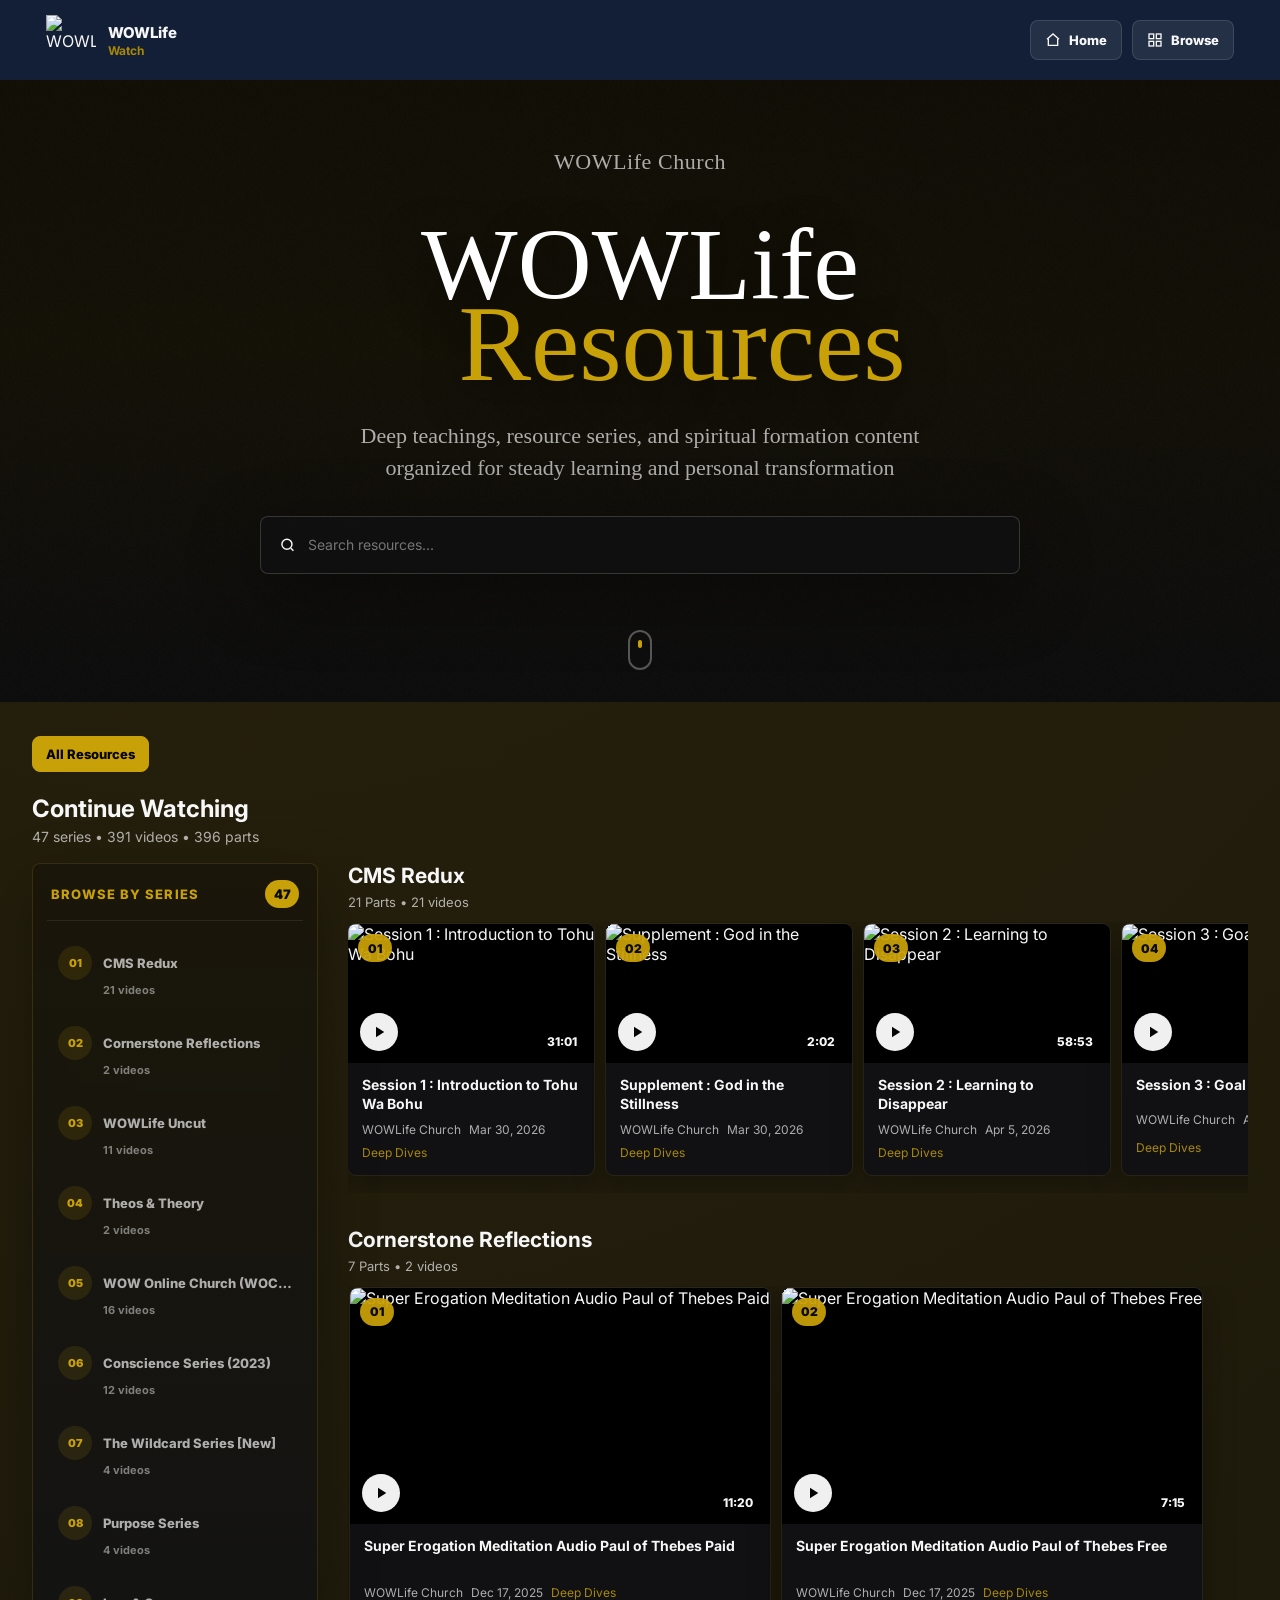
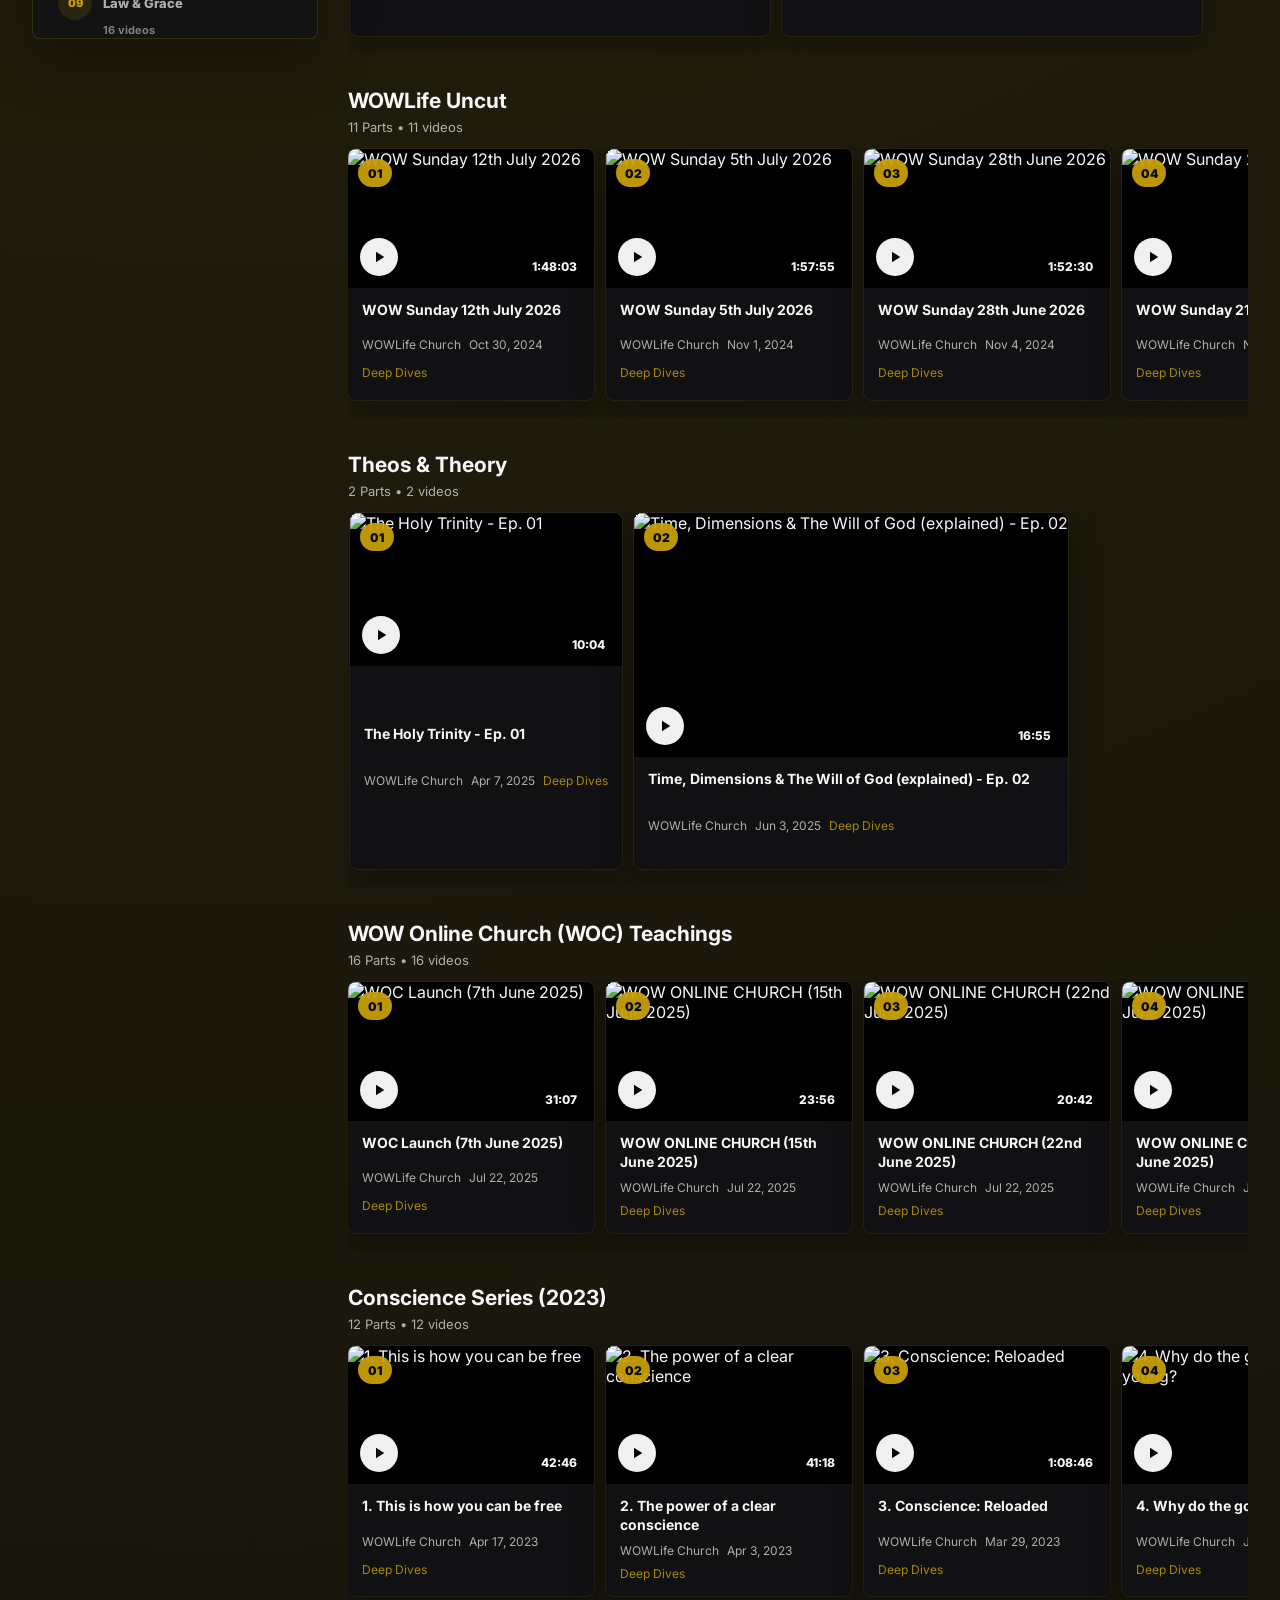
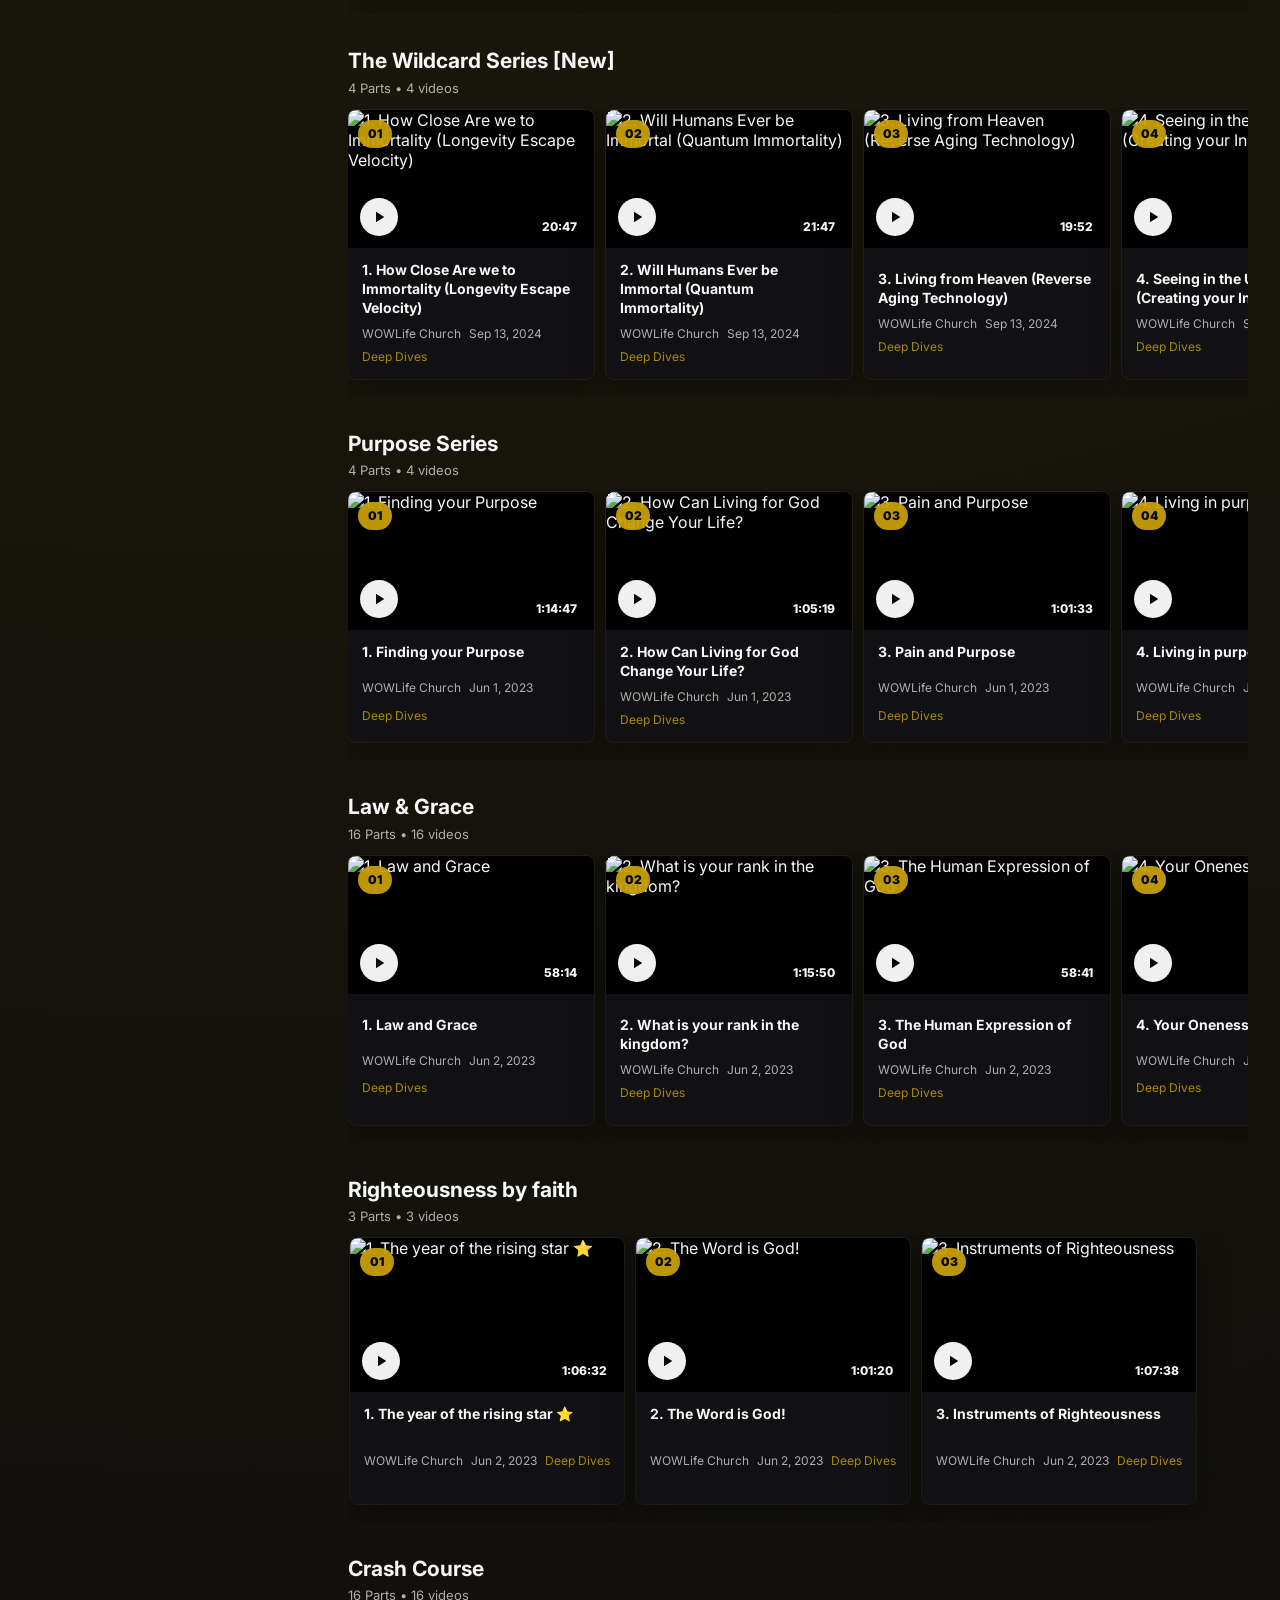
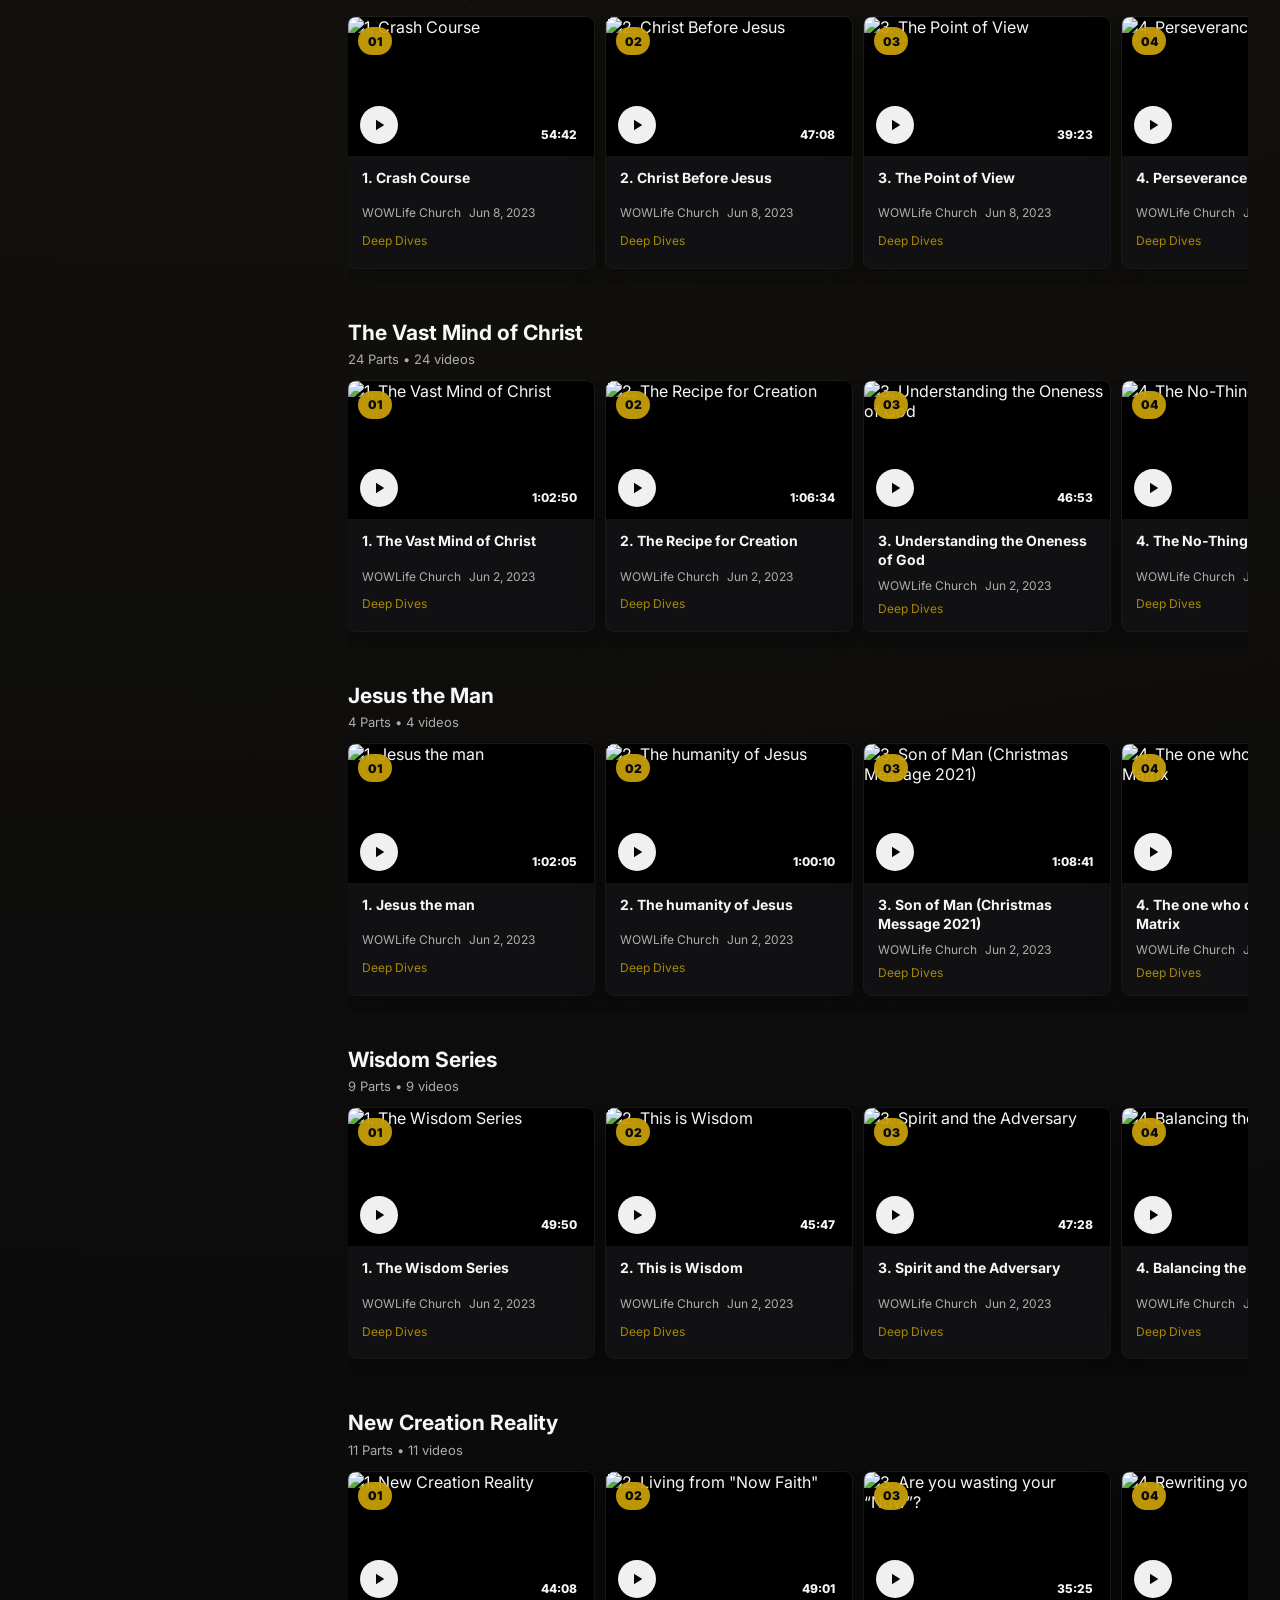
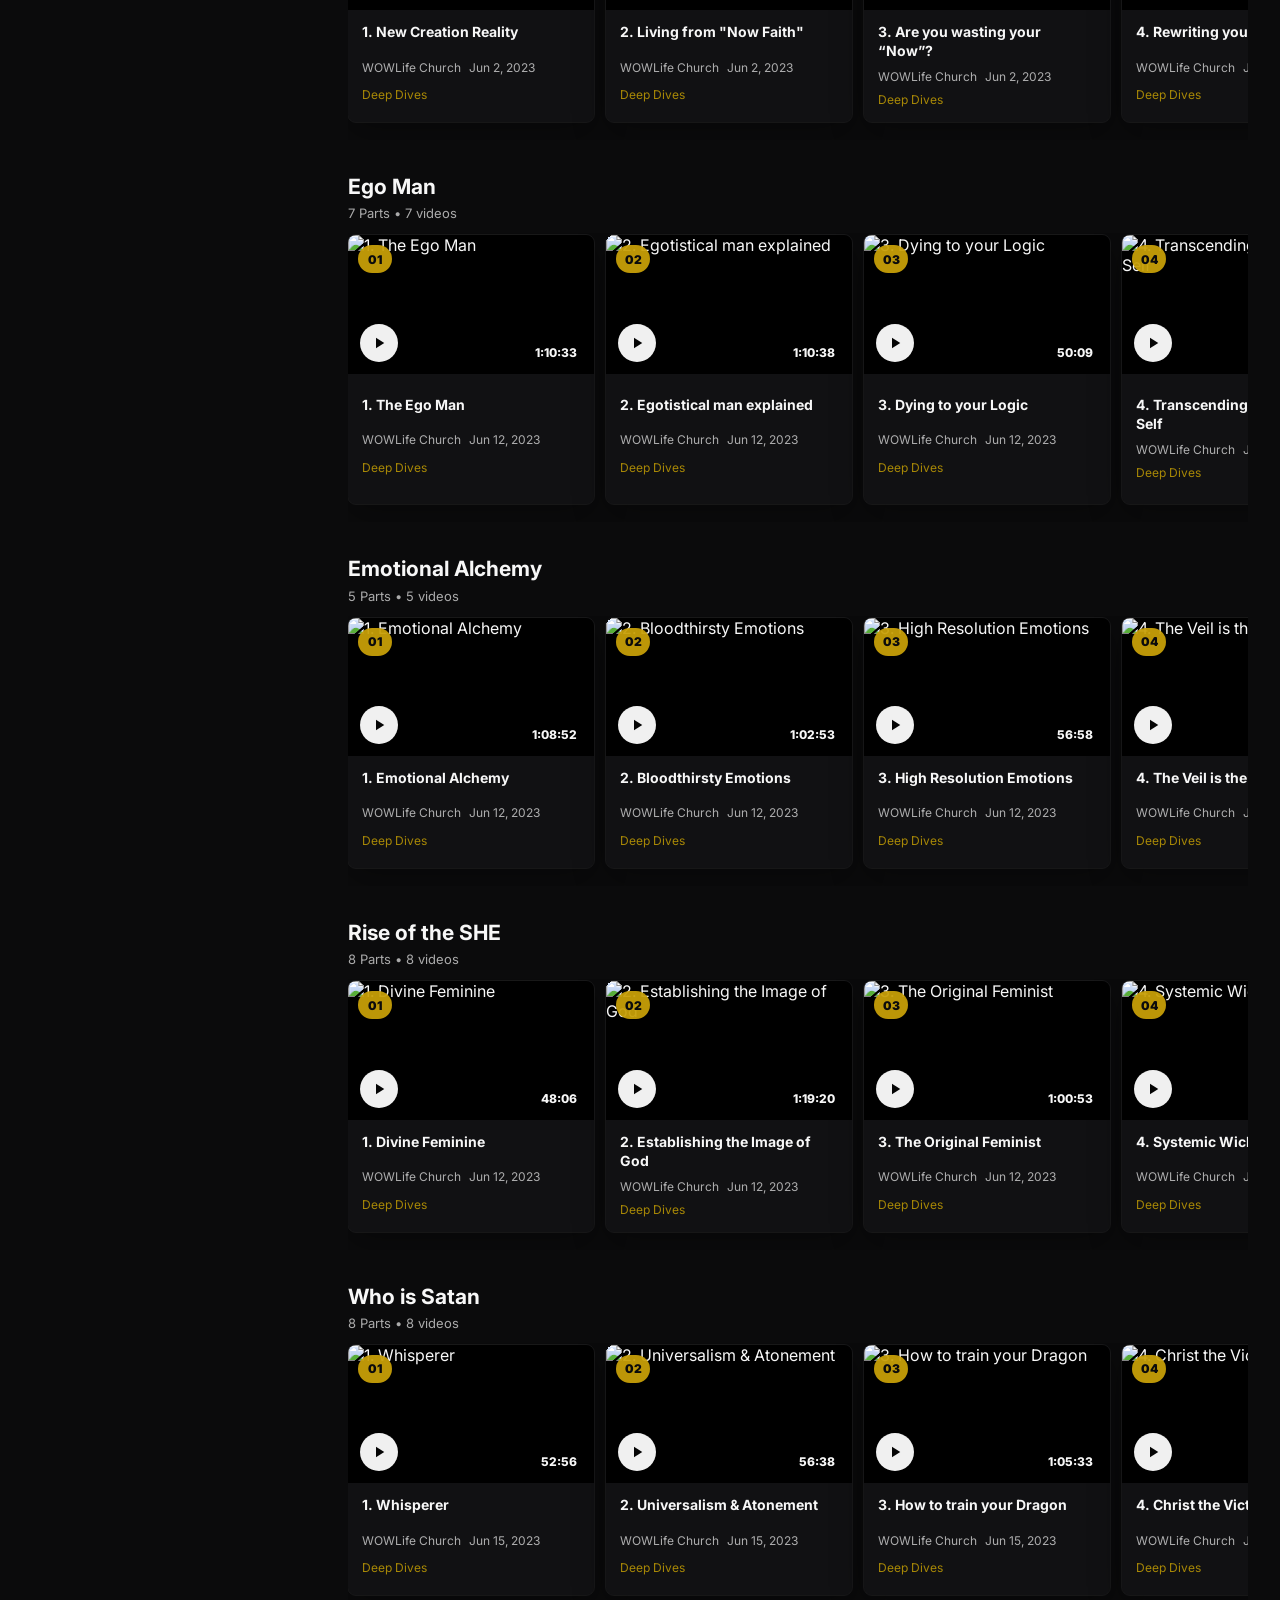
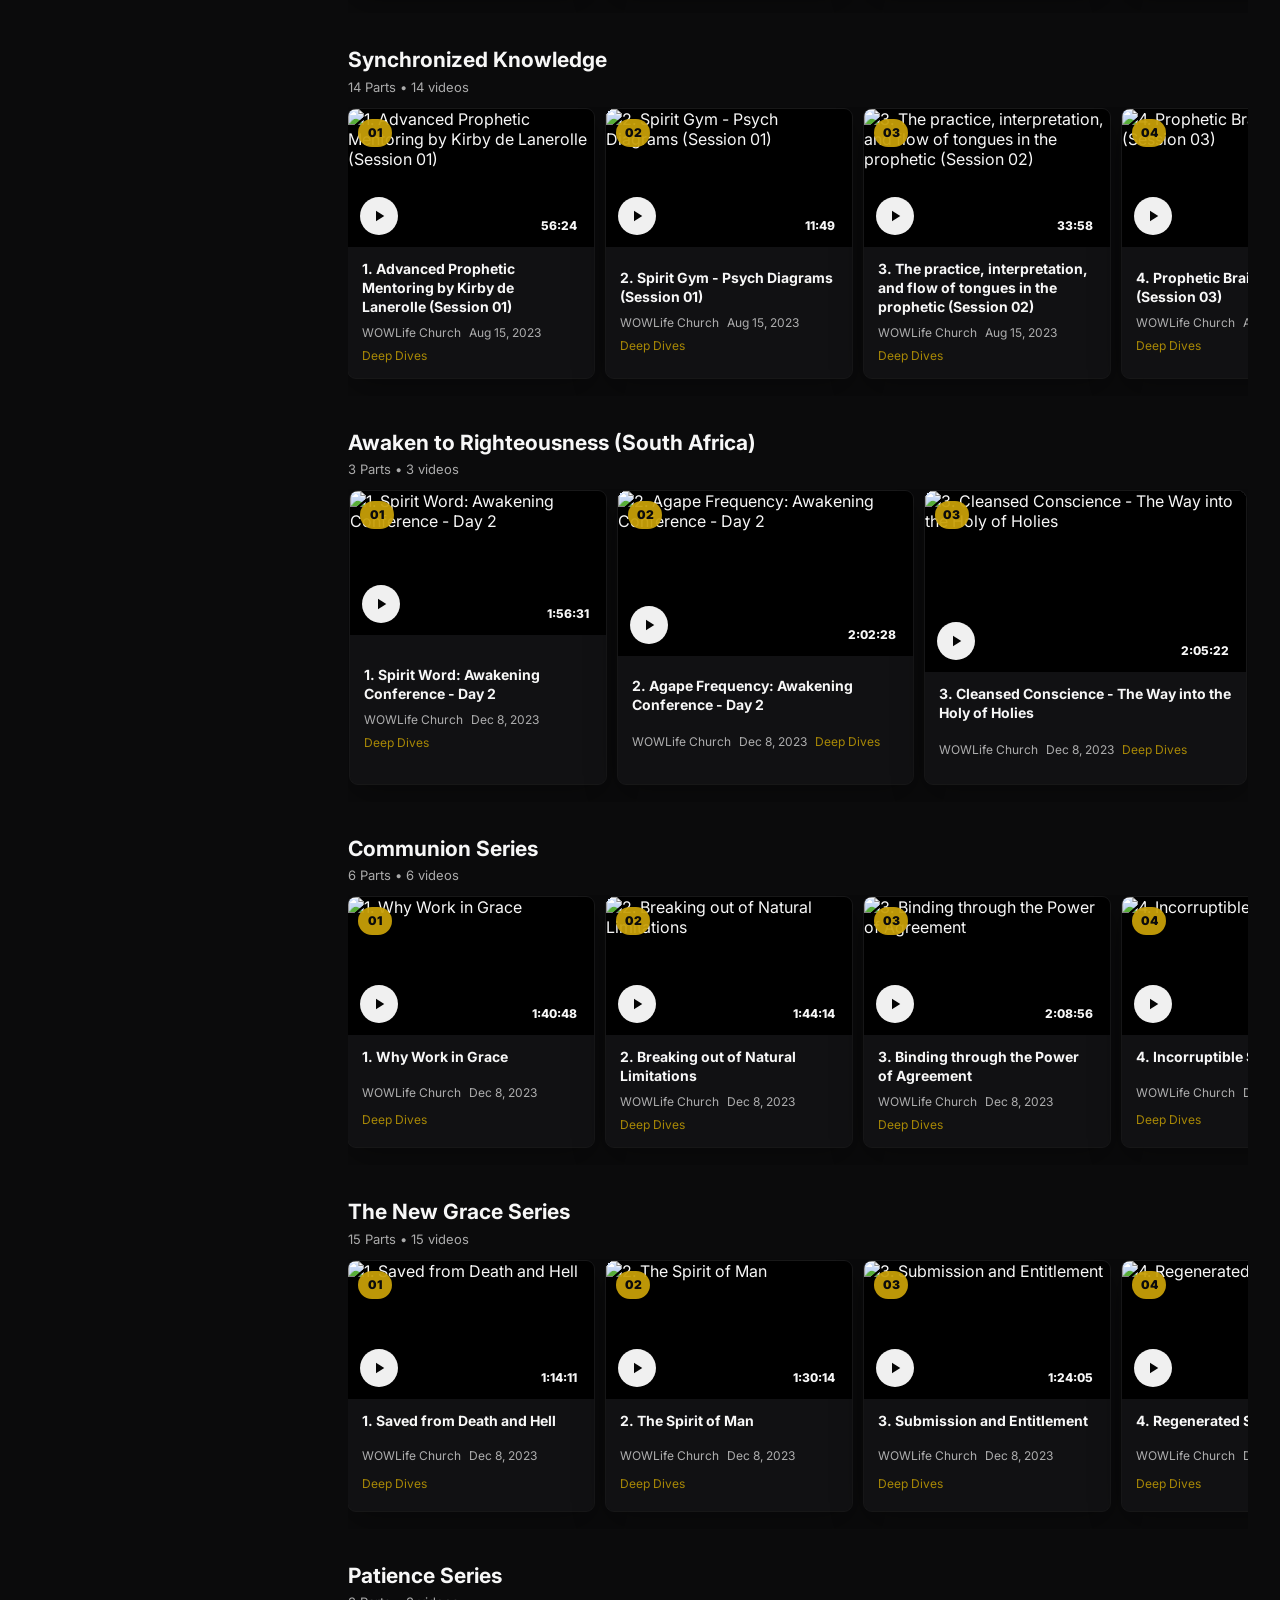
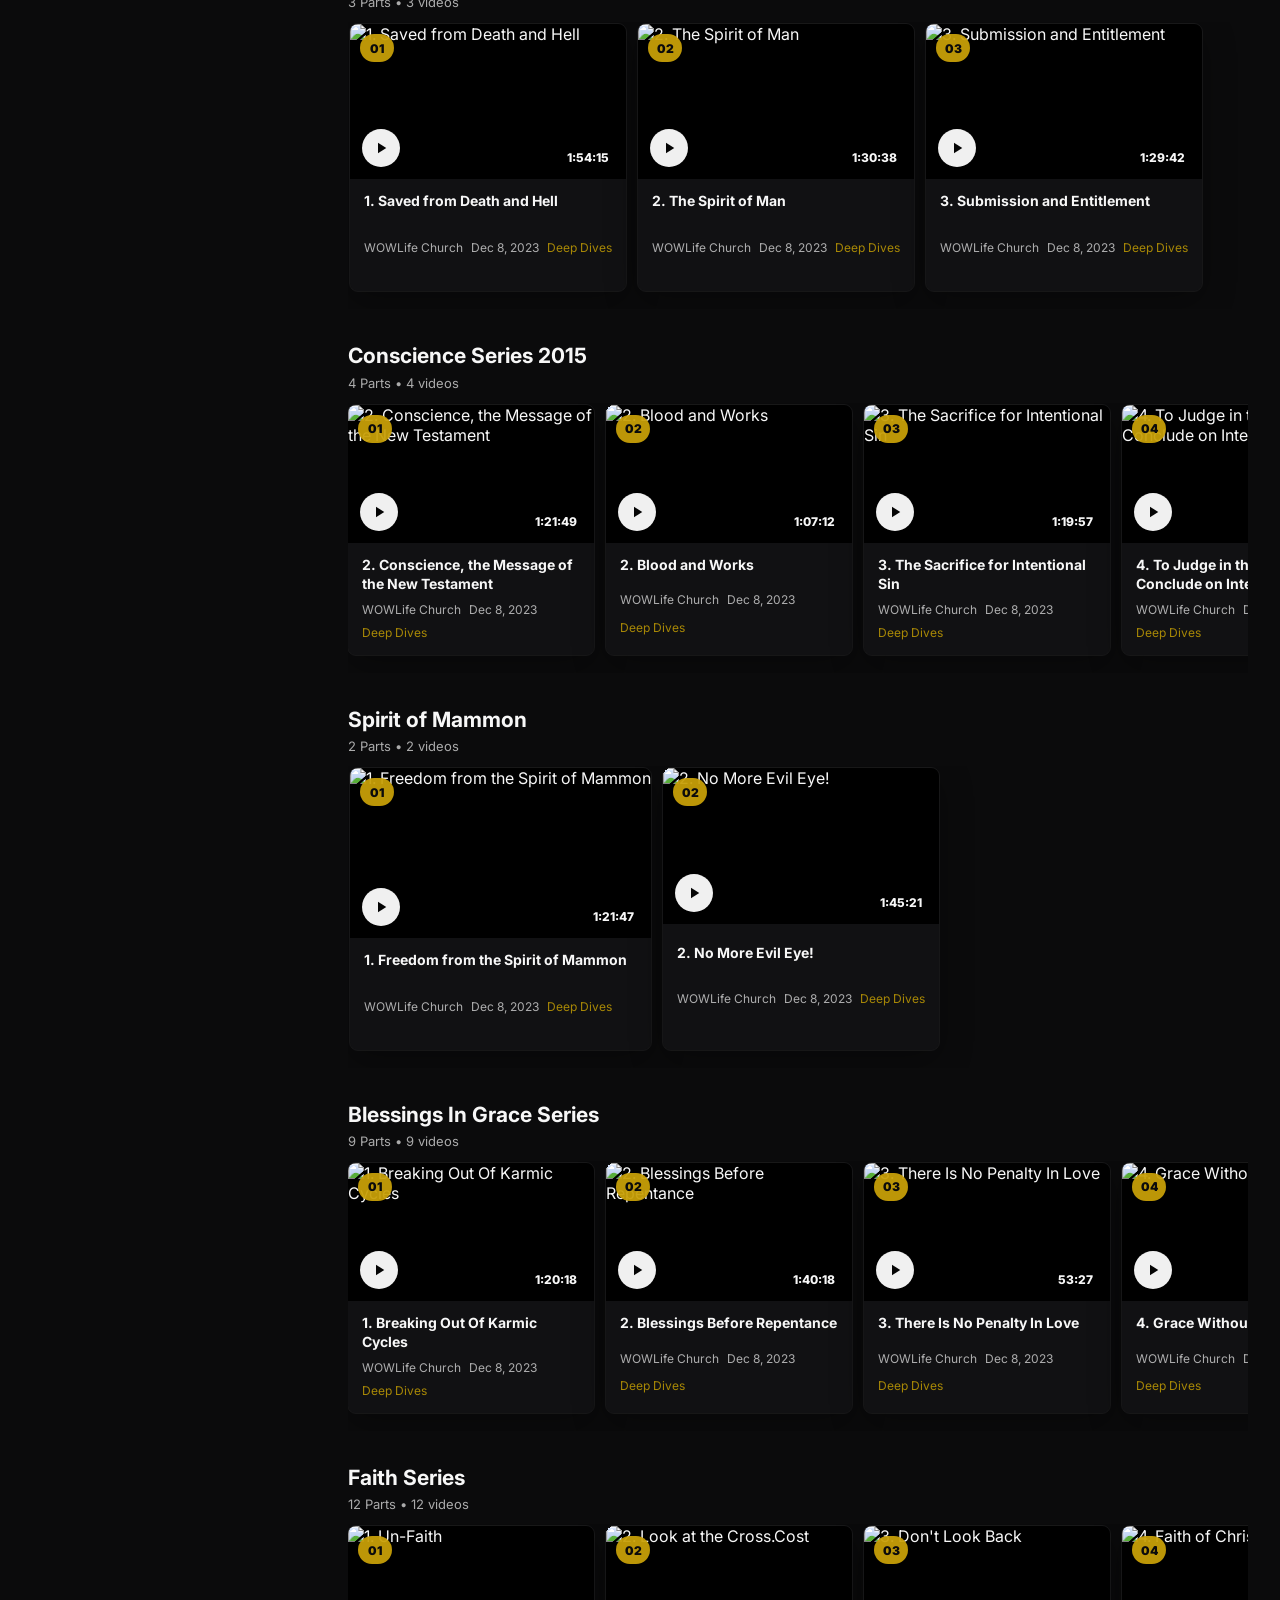
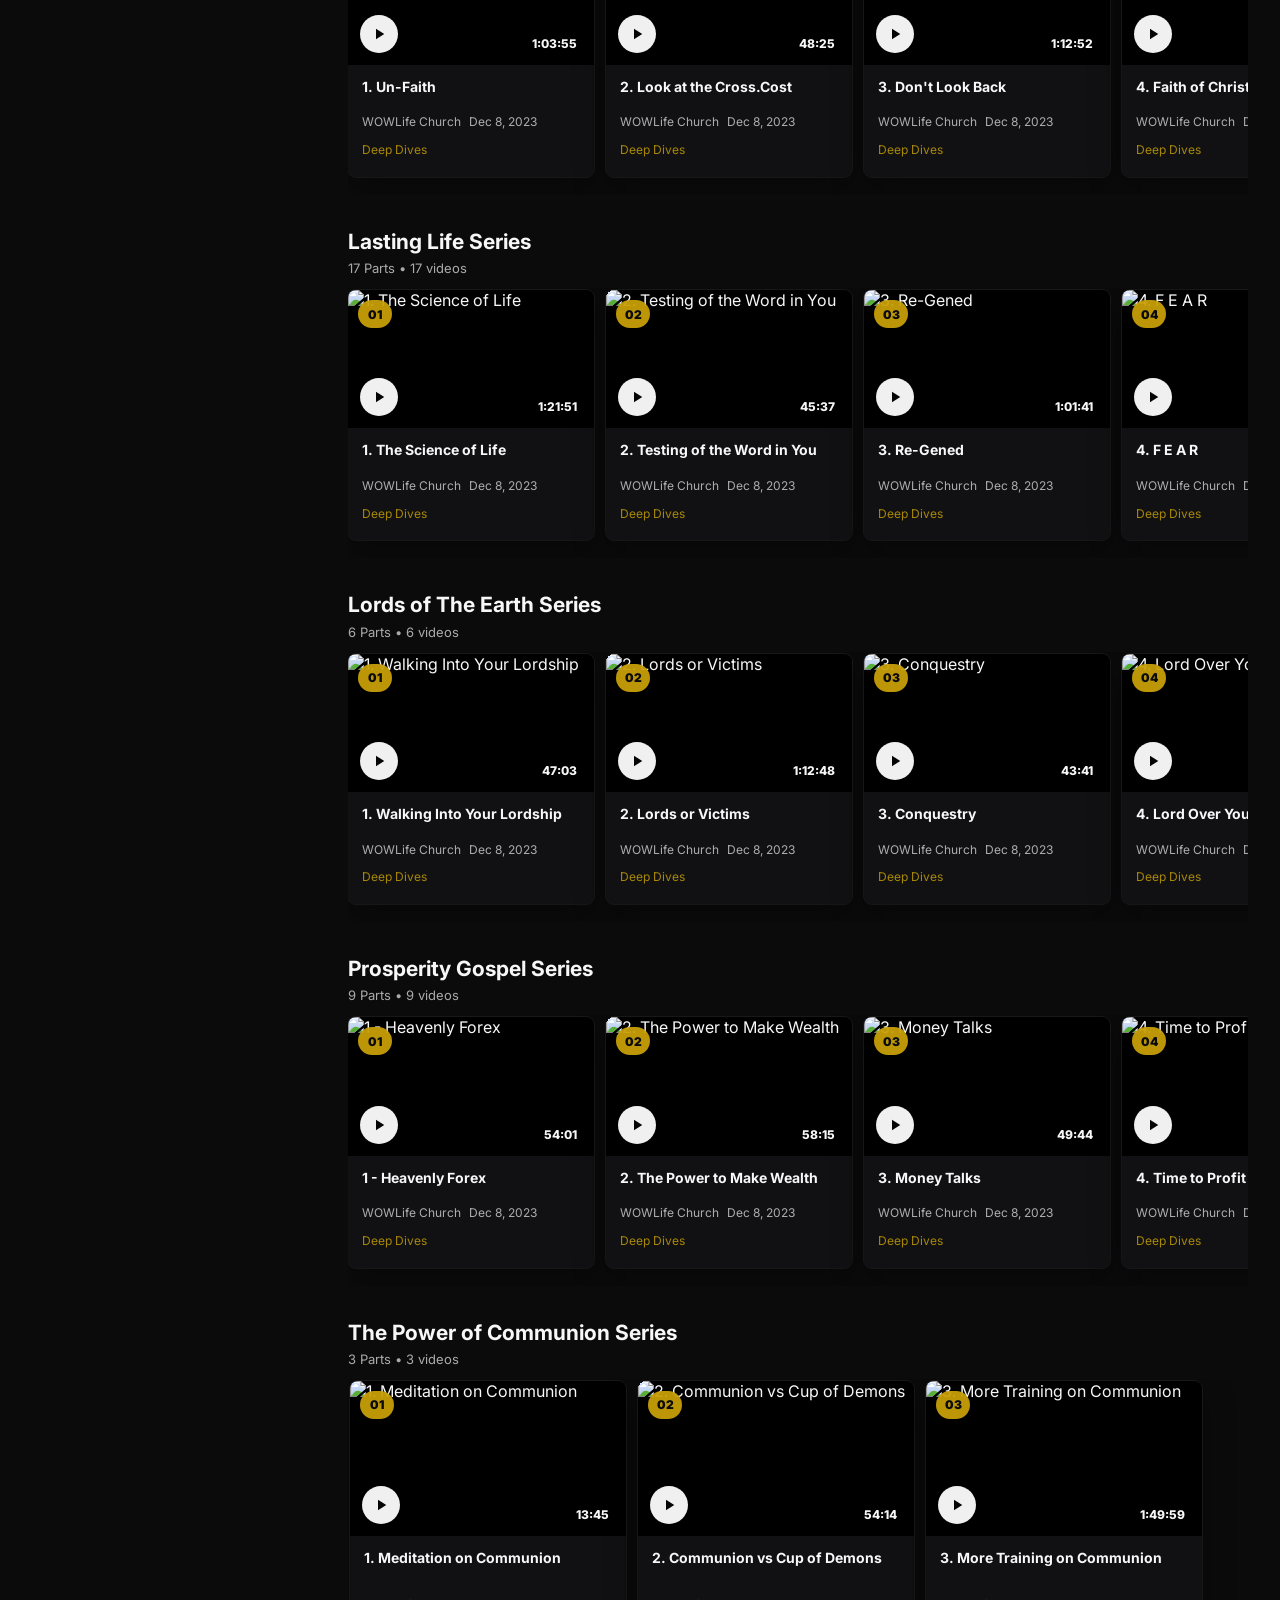
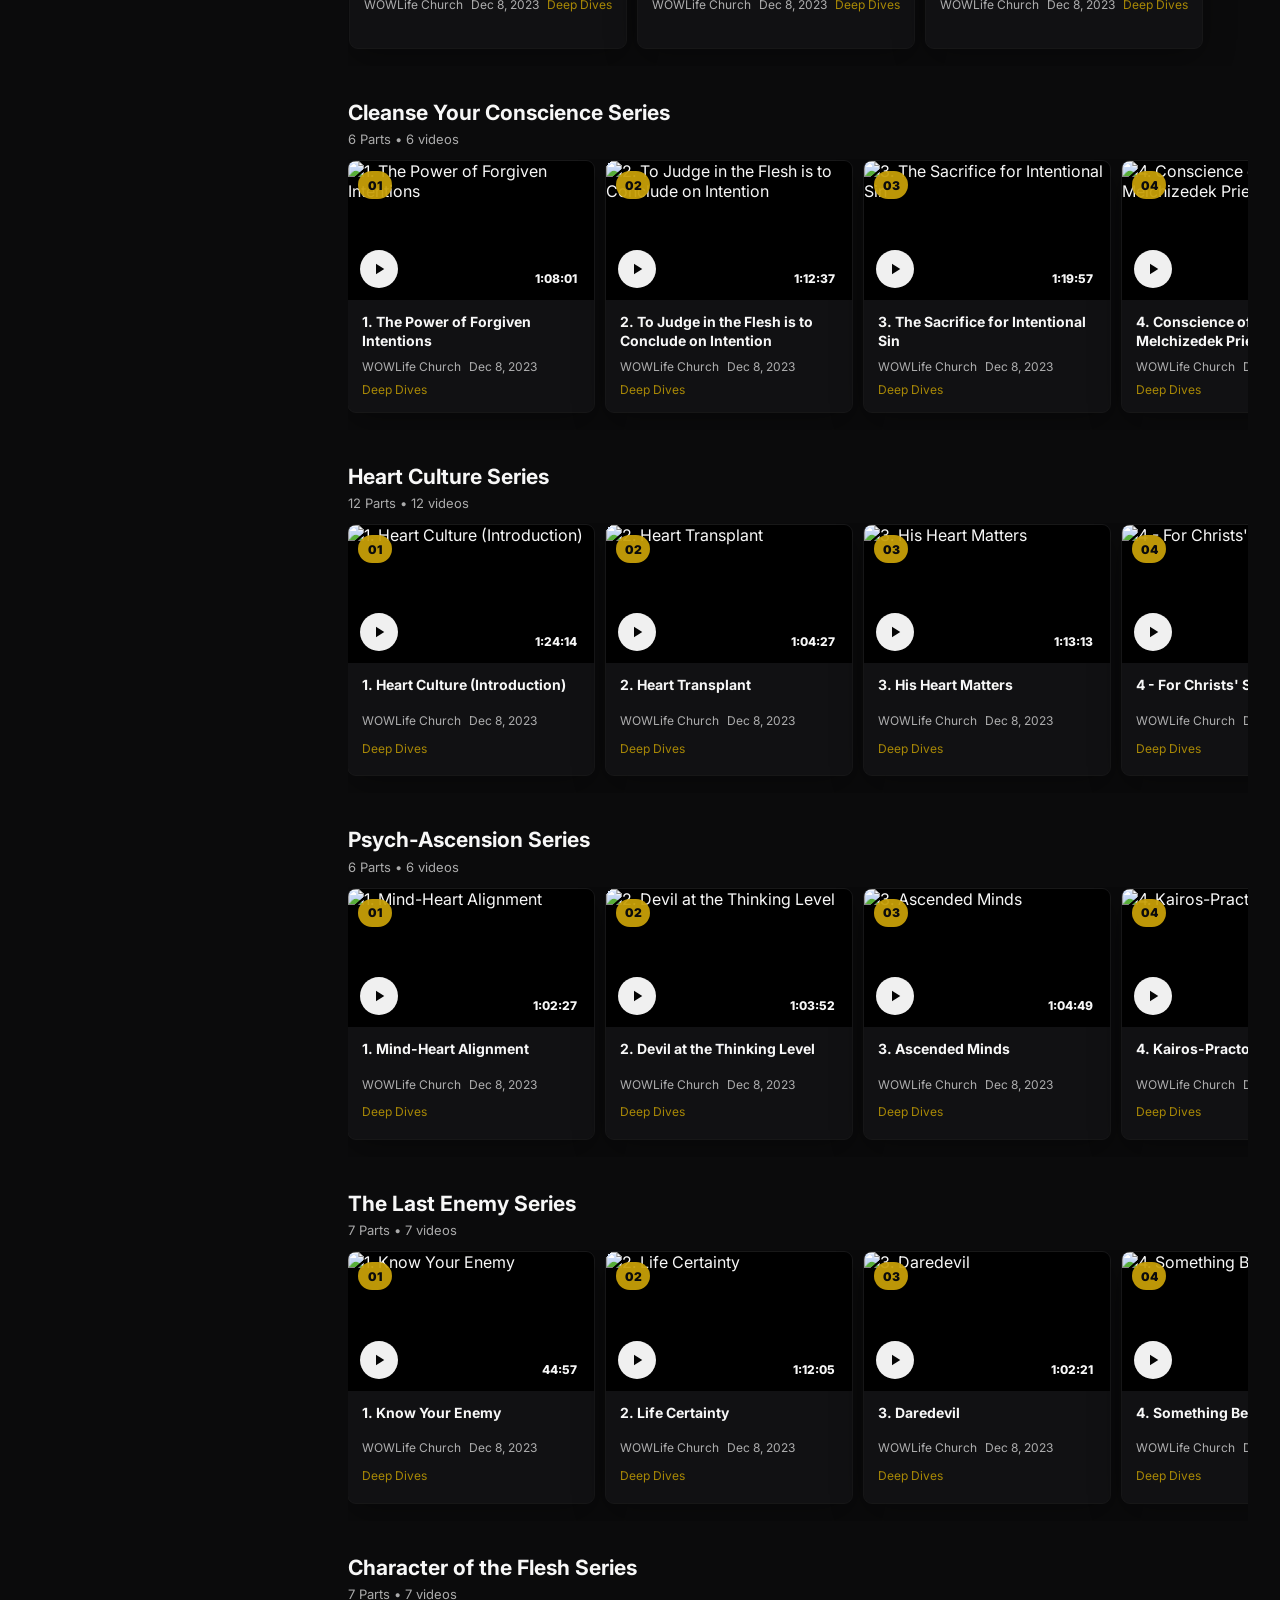
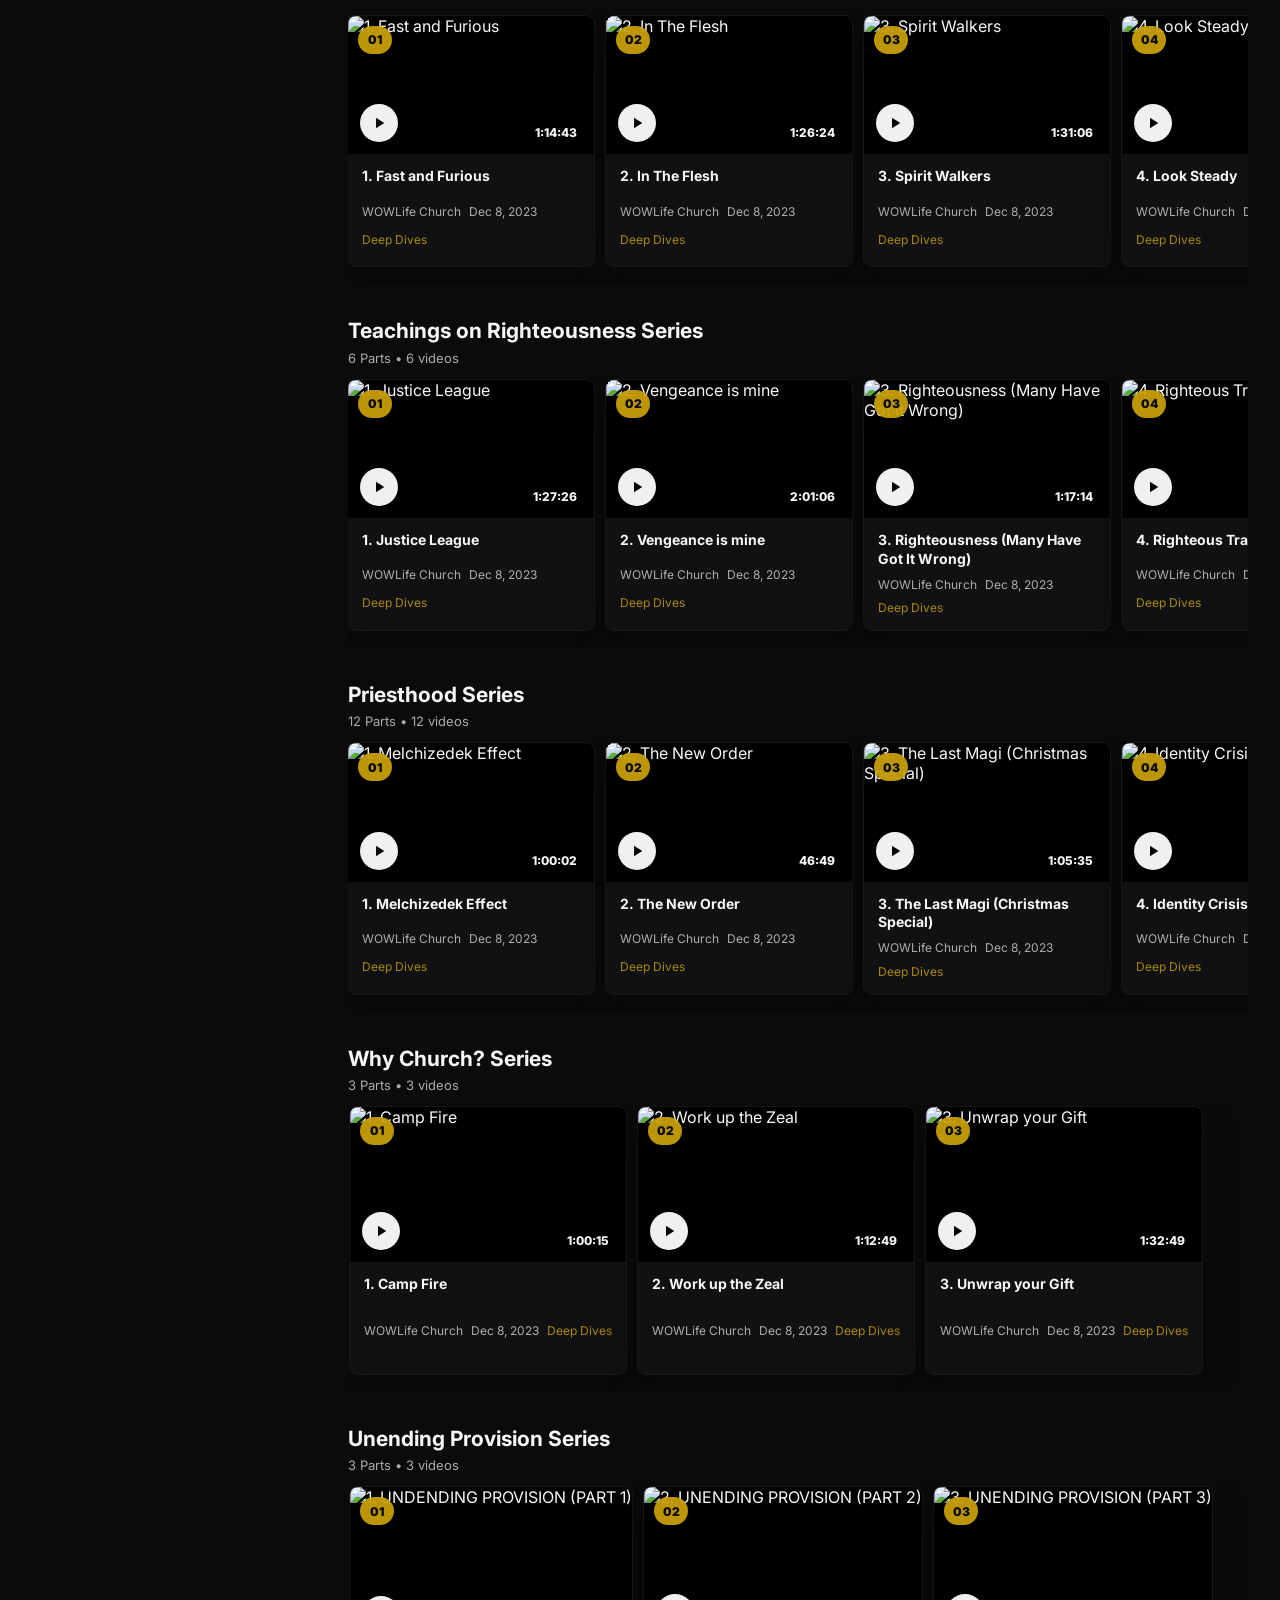
==== commit f4231da0: "Update resource series titles and ordering" ====
--- a/mighty-embed.html
+++ b/mighty-embed.html
@@ -18,13 +18,32 @@
 :root {
   --bg: #0b0b0c;
   --surface: #111113;
+  --surface-2: #1b1b1b;
+  --text: #f7f7f7;
+  --muted: rgba(247, 247, 247, 0.68);
+  --soft: rgba(247, 247, 247, 0.1);
+  --border: rgba(247, 247, 247, 0.12);
   --nav-bg: #121f36;
-  --text: #f5f5f5;
-  --muted: rgba(245, 245, 245, 0.7);
-  --border: rgba(245, 245, 245, 0.12);
   --brand: #c8a008;
   --brand-2: #a88806;
+  --danger: #e50914;
   --radius: 8px;
+}
+
+@font-face {
+  font-family: "Canela";
+  src: url("https://videos.wowlife.lk/fonts/Canela-Light-Trial.otf") format("opentype");
+  font-weight: 300;
+  font-style: normal;
+  font-display: swap;
+}
+
+@font-face {
+  font-family: "The Gate of the Moon";
+  src: url("https://videos.wowlife.lk/fonts/The%20Gate%20of%20the%20Moon.ttf") format("truetype");
+  font-weight: 400;
+  font-style: normal;
+  font-display: swap;
 }
 
 * {
@@ -89,23 +108,26 @@
 .app-shell {
   min-height: 100vh;
   background:
-    linear-gradient(180deg, rgba(18, 31, 54, 0.62) 0, transparent 280px),
+    radial-gradient(circle at 18% 0%, rgba(200, 160, 8, 0.15), transparent 34%),
+    linear-gradient(180deg, rgba(0, 0, 0, 0.25), var(--bg) 640px),
     var(--bg);
 }
 
 .topbar {
-  position: sticky;
+  position: fixed;
   top: 0;
+  left: 0;
+  right: 0;
   z-index: 50;
-  height: 76px;
+  height: 80px;
   display: flex;
   align-items: center;
   justify-content: space-between;
   gap: 20px;
-  padding: 0 28px;
-  background: rgba(18, 31, 54, 0.94);
-  border-bottom: 1px solid var(--border);
-  backdrop-filter: blur(14px);
+  padding: 0 46px;
+  background: var(--nav-bg, #121f36);
+  border-bottom: 0;
+  backdrop-filter: none;
 }
 
 .brand-link {
@@ -118,14 +140,14 @@
 }
 
 .brand-logo {
-  width: 52px;
-  height: 52px;
+  width: 50px;
+  height: 50px;
   object-fit: contain;
 }
 
 .brand-copy {
   display: grid;
-  gap: 2px;
+  gap: 1px;
 }
 
 .brand-title {
@@ -134,126 +156,228 @@
 }
 
 .brand-kicker {
-  color: var(--brand);
+  color: var(--brand-2);
   font-size: 12px;
-  font-weight: 600;
-}
-
-.top-actions {
+  font-weight: 700;
+}
+
+.top-actions,
+.hero-actions {
   display: flex;
   align-items: center;
   gap: 10px;
+  flex-wrap: wrap;
 }
 
 .nav-button,
 .chip,
-.select-control {
-  border: 1px solid var(--border);
-  background: rgba(255, 255, 255, 0.06);
-  color: var(--text);
-  border-radius: var(--radius);
-  transition: border-color 0.2s, background 0.2s, color 0.2s;
-}
-
-.nav-button {
+.primary-action,
+.secondary-action {
   min-height: 40px;
-  padding: 0 14px;
   display: inline-flex;
   align-items: center;
+  justify-content: center;
   gap: 8px;
+  border: 1px solid var(--border);
+  border-radius: var(--radius);
   text-decoration: none;
-  font-weight: 700;
+  font-weight: 800;
+  transition: transform 0.18s, border-color 0.18s, background 0.18s, color 0.18s;
+}
+
+.nav-button,
+.chip,
+.secondary-action {
+  background: rgba(255, 255, 255, 0.08);
+  color: var(--text);
+}
+
+.nav-button {
+  padding: 0 14px;
   font-size: 13px;
 }
 
 .nav-button:hover,
-.chip:hover,
-.select-control:hover {
-  border-color: rgba(200, 160, 8, 0.62);
-  color: var(--brand);
+.secondary-action:hover,
+.chip:hover {
+  border-color: rgba(240, 200, 59, 0.62);
+  color: var(--brand-2);
 }
 
 .hero {
   position: relative;
-  min-height: 520px;
-  display: grid;
-  align-items: end;
+  height: 78vh;
+  min-height: 660px;
+  display: flex;
+  align-items: center;
+  justify-content: center;
   overflow: hidden;
-  border-bottom: 1px solid var(--border);
+  margin-top: 0;
+  padding-top: 0;
 }
 
 .hero-media {
   position: absolute;
   inset: 0;
+  background:
+    linear-gradient(135deg, rgba(17, 17, 17, 0.7), rgba(0, 0, 0, 0.2)),
+    url("https://images.unsplash.com/photo-1510915361894-db8b60106cb1?w=1920&q=80");
   background-size: cover;
   background-position: center;
-  opacity: 0.42;
-  transform: scale(1.04);
+  opacity: 0.4;
+  transform: scale(1.05);
+  filter: saturate(1.02) contrast(1.02);
 }
 
 .hero::after {
   content: "";
   position: absolute;
   inset: 0;
-  background:
-    linear-gradient(180deg, rgba(8, 9, 11, 0.34) 0, rgba(8, 9, 11, 0.82) 74%, var(--bg) 100%),
-    linear-gradient(90deg, rgba(8, 9, 11, 0.78), rgba(8, 9, 11, 0.18));
+  background: linear-gradient(180deg, rgba(0, 0, 0, 0.6), rgba(0, 0, 0, 0.5), var(--bg));
 }
 
 .hero-inner {
   position: relative;
   z-index: 2;
-  width: min(1120px, calc(100% - 40px));
+  width: min(900px, calc(100% - 48px));
   margin: 0 auto;
-  padding: 76px 0 48px;
+  padding: 0;
+  display: block;
+  text-align: center;
+}
+
+.hero-copy {
+  min-width: 0;
 }
 
 .eyebrow {
+  color: #fff;
+  font-family: Canela, Georgia, serif;
+  font-size: 18px;
+  font-weight: 300;
+  letter-spacing: 0.025em;
+  text-transform: none;
+  margin: 0 0 16px;
+}
+
+.hero h1 {
+  margin: 0;
+  color: #fff;
+  font-family: Canela, Georgia, serif;
+  font-weight: 300;
+  line-height: 1.08;
+  text-shadow: 0 12px 42px rgba(0, 0, 0, 0.55);
+}
+
+.hero h1 span:first-child {
+  display: block;
+  margin-bottom: -0.35em;
+  font-size: clamp(54px, 8vw, 108px);
+}
+
+.hero h1 span:last-child {
+  display: block;
+  margin-left: 84px;
   color: var(--brand);
-  font-size: 12px;
-  font-weight: 800;
-  letter-spacing: 0.08em;
-  text-transform: uppercase;
-  margin: 0 0 12px;
-}
-
-.hero h1 {
-  max-width: 760px;
-  margin: 0;
-  font-size: clamp(42px, 8vw, 86px);
-  line-height: 1.02;
-  font-weight: 800;
+  font-family: "The Gate of the Moon", "Brush Script MT", cursive;
+  font-size: clamp(58px, 8.5vw, 116px);
+  font-weight: 400;
 }
 
 .hero p {
-  max-width: 620px;
-  margin: 18px 0 0;
+  max-width: 660px;
+  min-height: 0;
+  margin: 18px auto 32px;
   color: var(--muted);
-  font-size: 18px;
-  line-height: 1.6;
+  font-family: Canela, Georgia, serif;
+  font-size: 22px;
+  line-height: 1.45;
+  overflow: visible;
+}
+
+.hero-search {
+  position: relative;
+  max-width: 448px;
+  margin: 0 auto;
+  border-radius: 999px;
+  background: rgba(255, 255, 255, 0.1);
+  border-color: rgba(255, 255, 255, 0.2);
+  box-shadow: none;
+  backdrop-filter: blur(12px);
+}
+
+.hero-search input {
+  padding-block: 2px;
+  font-size: 14px;
+}
+
+.hero-noise {
+  position: absolute;
+  inset: 0;
+  z-index: 1;
+  pointer-events: none;
+  opacity: 0.035;
+  background-image: url("data:image/svg+xml,%3Csvg viewBox='0 0 256 256' xmlns='http://www.w3.org/2000/svg'%3E%3Cfilter id='noise'%3E%3CfeTurbulence type='fractalNoise' baseFrequency='0.9' numOctaves='4' stitchTiles='stitch'/%3E%3C/filter%3E%3Crect width='100%25' height='100%25' filter='url(%23noise)'/%3E%3C/svg%3E");
+  background-repeat: repeat;
+  background-size: 128px 128px;
+}
+
+.scroll-cue {
+  position: absolute;
+  left: 50%;
+  bottom: 32px;
+  z-index: 2;
+  width: 24px;
+  height: 40px;
+  display: flex;
+  justify-content: center;
+  padding-top: 8px;
+  border: 2px solid rgba(255, 255, 255, 0.3);
+  border-radius: 999px;
+  transform: translateX(-50%);
+}
+
+.scroll-cue span {
+  width: 4px;
+  height: 8px;
+  border-radius: 999px;
+  background: var(--brand);
+  animation: cue-bounce 2s infinite;
+}
+
+@keyframes cue-bounce {
+  0%,
+  100% {
+    transform: translateY(0);
+  }
+
+  50% {
+    transform: translateY(8px);
+  }
 }
 
 .search-row {
-  width: min(1120px, calc(100% - 40px));
-  margin: -26px auto 0;
+  width: min(1220px, calc(100% - 64px));
+  margin: -34px auto 0;
   position: relative;
   z-index: 5;
-  display: grid;
-  grid-template-columns: 1fr;
-  gap: 12px;
-  align-items: center;
 }
 
 .search-box {
   display: flex;
   align-items: center;
   gap: 10px;
-  min-height: 56px;
+  min-height: 58px;
+  max-width: 760px;
   padding: 0 18px;
-  background: rgba(17, 19, 23, 0.94);
-  border: 1px solid rgba(200, 160, 8, 0.36);
+  background: rgba(16, 16, 16, 0.94);
+  border: 1px solid rgba(255, 255, 255, 0.16);
   border-radius: var(--radius);
-  box-shadow: 0 18px 48px rgba(0, 0, 0, 0.32);
+  box-shadow: 0 20px 70px rgba(0, 0, 0, 0.42);
+}
+
+.search-box:focus-within {
+  border-color: rgba(240, 200, 59, 0.68);
 }
 
 .search-box input {
@@ -264,36 +388,33 @@
   color: var(--text);
 }
 
-.select-control {
-  min-height: 56px;
-  padding: 0 14px;
-  background-color: rgba(17, 19, 23, 0.94);
-}
-
 .content {
-  width: min(1120px, calc(100% - 40px));
-  margin: 28px auto 0;
-  padding-bottom: 52px;
+  width: min(1220px, calc(100% - 64px));
+  margin: 34px auto 0;
+  padding-bottom: 64px;
+}
+
+.streaming-content {
+  display: grid;
+  gap: 18px;
 }
 
 .filters {
   display: flex;
   flex-wrap: wrap;
   gap: 10px;
-  margin: 0 0 28px;
 }
 
 .chip {
   min-height: 36px;
-  padding: 0 12px;
+  padding: 0 13px;
   font-size: 13px;
-  font-weight: 700;
 }
 
 .chip.active {
   background: var(--brand);
   border-color: var(--brand);
-  color: #0b0b0c;
+  color: #050505;
 }
 
 .section-head {
@@ -301,7 +422,7 @@
   justify-content: space-between;
   gap: 16px;
   align-items: end;
-  margin-bottom: 18px;
+  margin-top: 4px;
 }
 
 .section-head h2 {
@@ -310,84 +431,192 @@
 }
 
 .section-head p {
-  margin: 4px 0 0;
+  margin: 5px 0 0;
   color: var(--muted);
   font-size: 14px;
+}
+
+.library-layout {
+  display: grid;
+  grid-template-columns: 286px minmax(0, 1fr);
+  gap: 30px;
+  align-items: start;
+}
+
+.series-nav {
+  position: sticky;
+  top: 104px;
+  max-height: calc(100vh - 124px);
+  overflow: auto;
+  padding: 16px 14px;
+  background:
+    linear-gradient(180deg, rgba(200, 160, 8, 0.08), rgba(255, 255, 255, 0.035)),
+    rgba(8, 9, 11, 0.86);
+  border: 1px solid rgba(200, 160, 8, 0.18);
+  border-radius: var(--radius);
+  box-shadow: 0 20px 60px rgba(0, 0, 0, 0.3);
+  backdrop-filter: blur(14px);
+}
+
+.series-nav-head {
+  display: flex;
+  justify-content: space-between;
+  gap: 12px;
+  align-items: center;
+  margin-bottom: 14px;
+  padding: 0 4px 12px;
+  border-bottom: 1px solid rgba(255, 255, 255, 0.08);
+}
+
+.series-nav-head span {
+  color: var(--brand);
+  font-size: 12px;
+  font-weight: 900;
+  letter-spacing: 0.08em;
+  text-transform: uppercase;
+}
+
+.series-nav-head strong {
+  min-width: 34px;
+  height: 28px;
+  display: grid;
+  place-items: center;
+  color: #0b0b0c;
+  background: var(--brand);
+  border-radius: 999px;
+  font-size: 13px;
+  font-weight: 900;
+}
+
+.series-nav-list {
+  display: grid;
+  gap: 7px;
+}
+
+.series-nav a {
+  min-height: 58px;
+  display: grid;
+  grid-template-columns: 34px minmax(0, 1fr);
+  gap: 11px;
+  align-items: center;
+  padding: 10px;
+  color: var(--muted);
+  text-decoration: none;
+  border: 1px solid transparent;
+  border-radius: 7px;
+  transition: transform 0.18s, border-color 0.18s, background 0.18s, color 0.18s;
+}
+
+.series-nav a:hover,
+.series-nav a:focus-visible {
+  transform: translateX(3px);
+  background: rgba(255, 255, 255, 0.08);
+  border-color: rgba(200, 160, 8, 0.28);
+  color: var(--text);
+}
+
+.series-nav em {
+  width: 34px;
+  height: 34px;
+  display: grid;
+  place-items: center;
+  color: var(--brand);
+  background: rgba(200, 160, 8, 0.12);
+  border-radius: 999px;
+  font-size: 11px;
+  font-style: normal;
+  font-weight: 900;
+}
+
+.series-nav span {
+  overflow: hidden;
+  white-space: nowrap;
+  text-overflow: ellipsis;
+  font-size: 13px;
+  font-weight: 800;
+}
+
+.series-nav small {
+  grid-column: 2;
+  margin-top: -8px;
+  color: rgba(245, 245, 245, 0.48);
+  font-size: 11px;
+  font-weight: 700;
+}
+
+.resource-sections {
+  display: grid;
+  gap: 34px;
+  min-width: 0;
+}
+
+.resource-section {
+  min-width: 0;
+  scroll-margin-top: 104px;
+}
+
+.resource-section-head {
+  display: flex;
+  justify-content: space-between;
+  gap: 16px;
+  align-items: end;
+  margin-bottom: 12px;
+}
+
+.resource-section-head h3 {
+  margin: 0;
+  color: var(--text);
+  font-size: 21px;
+  line-height: 1.25;
+}
+
+.resource-section-head p {
+  margin: 5px 0 0;
+  color: var(--muted);
+  font-size: 13px;
+}
+
+.resource-panel {
+  display: none;
+}
+
+.resource-panel.open {
+  display: block;
+}
+
+.video-row {
+  display: flex;
+  gap: 12px;
+  overflow-x: auto;
+  overflow-y: visible;
+  padding: 2px 2px 18px;
+  scroll-snap-type: x proximity;
+  scrollbar-color: rgba(255, 255, 255, 0.28) rgba(255, 255, 255, 0.06);
+  scrollbar-width: thin;
+}
+
+.video-row::-webkit-scrollbar {
+  height: 8px;
+}
+
+.video-row::-webkit-scrollbar-track {
+  background: rgba(255, 255, 255, 0.06);
+  border-radius: 999px;
+}
+
+.video-row::-webkit-scrollbar-thumb {
+  background: rgba(255, 255, 255, 0.28);
+  border-radius: 999px;
+}
+
+.video-row::-webkit-scrollbar-thumb:hover {
+  background: rgba(200, 160, 8, 0.7);
 }
 
 .video-grid {
   display: grid;
   grid-template-columns: repeat(4, minmax(0, 1fr));
   gap: 18px;
-}
-
-.resource-sections {
-  display: grid;
-  gap: 28px;
-}
-
-.resource-section {
-  display: grid;
-  gap: 0;
-}
-
-.resource-section-head {
-  width: 100%;
-  display: flex;
-  justify-content: space-between;
-  gap: 16px;
-  align-items: end;
-  padding: 16px 18px;
-  border: 1px solid var(--border);
-  background: rgba(255, 255, 255, 0.045);
-  border-radius: var(--radius);
-  color: inherit;
-  text-align: left;
-  cursor: pointer;
-}
-
-.resource-section-head:hover {
-  border-color: rgba(200, 160, 8, 0.58);
-}
-
-.resource-section-head h3 {
-  margin: 0;
-  color: var(--text);
-  font-size: 20px;
-  line-height: 1.25;
-}
-
-.resource-section-head p {
-  margin: 5px 0 0;
-  color: var(--muted);
-  font-size: 13px;
-}
-
-.resource-toggle {
-  width: 34px;
-  height: 34px;
-  flex: 0 0 auto;
-  display: grid;
-  place-items: center;
-  border-radius: 999px;
-  background: rgba(200, 160, 8, 0.16);
-  color: var(--brand);
-  font-size: 22px;
-  font-weight: 800;
-  line-height: 1;
-}
-
-.resource-panel {
-  display: none;
-  padding-top: 14px;
-}
-
-.resource-panel.open {
-  display: block;
-}
-
-.resource-video-grid {
-  grid-template-columns: repeat(3, minmax(0, 1fr));
 }
 
 .empty-resource {
@@ -402,19 +631,27 @@
 }
 
 .video-card {
+  min-width: 246px;
   display: grid;
-  gap: 12px;
-  border: 1px solid var(--border);
+  gap: 0;
+  border: 0;
   background: var(--surface);
   border-radius: var(--radius);
   overflow: hidden;
   color: inherit;
   text-align: left;
   padding: 0;
-}
-
-.video-card:hover {
-  border-color: rgba(200, 160, 8, 0.58);
+  scroll-snap-align: start;
+  box-shadow: 0 10px 34px rgba(0, 0, 0, 0.32);
+  transition: transform 0.18s, box-shadow 0.18s, outline-color 0.18s;
+  outline: 1px solid rgba(255, 255, 255, 0.06);
+}
+
+.video-card:hover,
+.video-card:focus-visible {
+  transform: translateY(-4px);
+  outline-color: rgba(240, 200, 59, 0.74);
+  box-shadow: 0 18px 44px rgba(0, 0, 0, 0.48);
 }
 
 .thumb {
@@ -432,7 +669,7 @@
 }
 
 .video-card:hover .thumb img {
-  transform: scale(1.04);
+  transform: scale(1.045);
 }
 
 .play-mark {
@@ -443,8 +680,8 @@
   height: 38px;
   display: grid;
   place-items: center;
-  background: rgba(200, 160, 8, 0.92);
-  color: #0b0b0c;
+  background: rgba(255, 255, 255, 0.94);
+  color: #050505;
   border-radius: 999px;
 }
 
@@ -454,21 +691,38 @@
   bottom: 10px;
   padding: 4px 7px;
   border-radius: 4px;
-  background: rgba(0, 0, 0, 0.76);
+  background: rgba(0, 0, 0, 0.78);
   color: var(--text);
   font-size: 12px;
-  font-weight: 700;
+  font-weight: 800;
+}
+
+.episode-number {
+  position: absolute;
+  top: 10px;
+  left: 10px;
+  min-width: 34px;
+  height: 28px;
+  display: grid;
+  place-items: center;
+  padding: 0 8px;
+  color: #0b0b0c;
+  background: rgba(200, 160, 8, 0.94);
+  border-radius: 999px;
+  font-size: 12px;
+  font-weight: 900;
 }
 
 .card-body {
   display: grid;
   gap: 8px;
-  padding: 0 14px 16px;
+  min-height: 112px;
+  padding: 13px 14px 15px;
 }
 
 .card-body h3 {
   margin: 0;
-  font-size: 15px;
+  font-size: 14px;
   line-height: 1.35;
 }
 
@@ -481,23 +735,24 @@
 }
 
 .tag {
-  color: var(--brand);
+  color: var(--brand-2);
 }
 
 .watch-layout {
-  width: min(1180px, calc(100% - 40px));
+  width: min(1280px, calc(100% - 64px));
   margin: 0 auto;
-  padding: 34px 0 56px;
+  padding: 30px 0 64px;
   display: grid;
-  grid-template-columns: minmax(0, 1fr) 330px;
-  gap: 24px;
+  grid-template-columns: minmax(0, 1fr) 360px;
+  gap: 26px;
 }
 
 .player-panel,
 .up-next {
-  border: 1px solid var(--border);
   background: var(--surface);
   border-radius: var(--radius);
+  outline: 1px solid rgba(255, 255, 255, 0.08);
+  box-shadow: 0 18px 60px rgba(0, 0, 0, 0.36);
 }
 
 .player-frame {
@@ -514,13 +769,13 @@
 }
 
 .watch-copy {
-  padding: 22px;
+  padding: 22px 24px 26px;
 }
 
 .watch-copy h1 {
   margin: 0 0 12px;
-  font-size: clamp(22px, 3vw, 34px);
-  line-height: 1.18;
+  font-size: clamp(24px, 3vw, 38px);
+  line-height: 1.15;
 }
 
 .watch-copy p {
@@ -548,18 +803,24 @@
 
 .next-item {
   display: grid;
-  grid-template-columns: 104px 1fr;
-  gap: 10px;
+  grid-template-columns: 112px 1fr;
+  gap: 11px;
   align-items: center;
   color: inherit;
   text-decoration: none;
+  padding: 6px;
+  border-radius: 7px;
+}
+
+.next-item:hover {
+  background: rgba(255, 255, 255, 0.07);
 }
 
 .next-item img {
-  width: 104px;
+  width: 112px;
   aspect-ratio: 16 / 9;
   object-fit: cover;
-  border-radius: 6px;
+  border-radius: 5px;
 }
 
 .next-item strong {
@@ -584,70 +845,129 @@
 }
 
 @media (max-width: 980px) {
-  .video-grid {
-    grid-template-columns: repeat(2, minmax(0, 1fr));
-  }
-
-  .resource-video-grid {
-    grid-template-columns: repeat(2, minmax(0, 1fr));
-  }
-
-  .watch-layout {
-    grid-template-columns: 1fr;
-  }
-
-  .up-next {
-    position: static;
-  }
-}
-
-@media (max-width: 680px) {
   .topbar {
-    height: auto;
-    padding: 12px 16px;
-  }
-
-  .brand-copy {
-    display: none;
-  }
-
-  .top-actions {
-    gap: 8px;
-  }
-
-  .nav-button {
-    padding: 0 10px;
-  }
-
-  .hero {
-    min-height: 450px;
+    padding: 0 24px;
   }
 
   .hero-inner,
   .search-row,
   .content,
   .watch-layout {
-    width: min(100% - 28px, 1120px);
+    width: min(100% - 40px, 1220px);
   }
 
-  .search-row {
+  .hero-inner {
+    width: min(900px, calc(100% - 40px));
+  }
+
+  .watch-layout {
     grid-template-columns: 1fr;
+  }
+
+  .up-next {
+    position: static;
+  }
+
+  .library-layout {
+    grid-template-columns: 1fr;
+    gap: 22px;
+  }
+
+  .series-nav {
+    position: static;
+    max-height: none;
+    padding: 14px;
+  }
+
+  .series-nav-list {
+    display: flex;
+    gap: 8px;
+    overflow-x: auto;
+    padding-bottom: 4px;
+  }
+
+  .series-nav a {
+    min-width: 220px;
+    transform: none;
+  }
+
+  .series-nav a:hover,
+  .series-nav a:focus-visible {
+    transform: translateY(-1px);
+  }
+}
+
+@media (max-width: 680px) {
+  .topbar {
+    height: auto;
+    min-height: 64px;
+    padding: 10px 16px;
+  }
+
+  .brand-copy {
+    display: none;
+  }
+
+  .top-actions {
+    gap: 8px;
+  }
+
+  .nav-button {
+    padding: 0 10px;
+  }
+
+  .hero {
+    height: 72vh;
+    min-height: 560px;
+  }
+
+  .hero-inner,
+  .search-row,
+  .content,
+  .watch-layout {
+    width: min(100% - 28px, 1220px);
+  }
+
+  .hero-inner {
+    width: min(100% - 28px, 900px);
+  }
+
+  .hero h1 span:first-child {
+    font-size: clamp(44px, 14vw, 66px);
+  }
+
+  .hero h1 span:last-child {
+    margin-left: 24px;
+    font-size: clamp(44px, 13vw, 70px);
+  }
+
+  .hero p {
+    font-size: 15px;
+    margin-bottom: 24px;
   }
 
   .section-head {
     display: grid;
   }
 
+  .video-row {
+    gap: 12px;
+  }
+
+  .video-card {
+    min-width: 78vw;
+  }
+
   .video-grid {
     grid-template-columns: 1fr;
   }
 
-  .resource-video-grid {
-    grid-template-columns: 1fr;
-  }
-
   .next-item {
     grid-template-columns: 94px 1fr;
+  }
+
+  .next-item img {
+    width: 94px;
   }
 }
 
@@ -664,7 +984,7 @@
 window.WLWN_EMBEDDED_VIDEOS = [{"id":"vimeo_1006496941","vimeoVideoId":"1006496941","embedUrl":"https://player.vimeo.com/video/1006496941?badge=0&autopause=0&player_id=0&app_id=536651","title":"WOWLife DEEP DIVES","description":"For access to the comprehensive teachings from WOWLife that are not available on YouTube or Facebook, visit the DEEP Dives space on Mighty Networks and subscribe for exclusive content.","publishedAt":"2024-09-05T07:24:42+00:00","duration":151,"thumbnailUrl":"https://i.vimeocdn.com/video/1923215888-fa332524bf942942c86be2aad2e00f84130fda99e85cf81417d7784a0a71a395-d_1920x1080?&r=pad&region=us","speaker":"WOWLife Church","category":"Deep Dives"},{"id":"vimeo_846009856","vimeoVideoId":"846009856","embedUrl":"https://player.vimeo.com/video/846009856?badge=0&autopause=0&player_id=0&app_id=536651","title":"THE FIELD (Long Version)","description":"","publishedAt":"2023-07-17T18:03:04+00:00","duration":320,"thumbnailUrl":"https://i.vimeocdn.com/video/1698781793-1313c7dc9162588e00b97a7a7d524a9277983cebb6040ffe52e18f8f5062c47e-d_1920x1080?&r=pad&region=us","speaker":"WOWLife Church","category":"Deep Dives"},{"id":"vimeo_845992511","vimeoVideoId":"845992511","embedUrl":"https://player.vimeo.com/video/845992511?badge=0&autopause=0&player_id=0&app_id=536651","title":"A Conversation with a Neurotheologist","description":"","publishedAt":"2023-07-17T17:06:56+00:00","duration":311,"thumbnailUrl":"https://i.vimeocdn.com/video/1698759228-babfc554355ad1b8411d5722fd2ba60e6c69a9d45338a6a16f8df24764b947d0-d_1920x1080?&r=pad&region=us","speaker":"WOWLife Church","category":"Deep Dives"},{"id":"vimeo_844990407","vimeoVideoId":"844990407","embedUrl":"https://player.vimeo.com/video/844990407?badge=0&autopause=0&player_id=0&app_id=536651","title":"Goal-Setting Session #2 Peter & Judy Fleming - 12 July 2023","description":"","publishedAt":"2023-07-13T15:00:32+00:00","duration":6928,"thumbnailUrl":"https://i.vimeocdn.com/video/1697297766-6ce3074ab3386c775cd4d0e1ba92190b22cbdd533657ffaf7ce26bc5876abef5-d_1920x1080?&r=pad&region=us","speaker":"WOWLife Church","category":"Deep Dives"},{"id":"vimeo_844982599","vimeoVideoId":"844982599","embedUrl":"https://player.vimeo.com/video/844982599?badge=0&autopause=0&player_id=0&app_id=536651","title":"Goal-setting - Session #1 Peter & Judy Fleming - 11 July 2023","description":"","publishedAt":"2023-07-13T14:39:04+00:00","duration":6683,"thumbnailUrl":"https://i.vimeocdn.com/video/1697288332-31e020b6c3fcc834d625fdbb2d849a9ca4c8997bf8be527746f37cd5f6fb11e1-d_1920x1080?&r=pad&region=us","speaker":"WOWLife Church","category":"Deep Dives"},{"id":"vimeo_843157029","vimeoVideoId":"843157029","embedUrl":"https://player.vimeo.com/video/843157029?badge=0&autopause=0&player_id=0&app_id=536651","title":"COVER IMAGE","description":"","publishedAt":"2023-07-07T10:24:54+00:00","duration":7,"thumbnailUrl":"https://i.vimeocdn.com/video/1694623394-e905217fa1e4d46c68c12340289ddc2465fc68e98fff8fc674ede4036a537c13-d_1920x1080?&r=pad&region=us","speaker":"WOWLife Church","category":"Deep Dives"},{"id":"vimeo_827804791","vimeoVideoId":"827804791","embedUrl":"https://player.vimeo.com/video/827804791?badge=0&autopause=0&player_id=0&app_id=536651","title":"Passion Recipes - Flow","description":"","publishedAt":"2023-05-17T22:04:12+00:00","duration":5670,"thumbnailUrl":"https://i.vimeocdn.com/video/1671364199-9357f2d12bc50765e94d155d7370504303e7e2d06f501f21bab9ee8dfa3e7d0a-d_1920x1080?&r=pad&region=us","speaker":"WOWLife Church","category":"Deep Dives"},{"id":"vimeo_645049198:6480da818c","vimeoVideoId":"645049198:6480da818c","embedUrl":"https://player.vimeo.com/video/645049198?h=6480da818c&badge=0&autopause=0&player_id=0&app_id=536651","title":"Tohu Wa-Bohu   Pilot Program   Day 01   Kirby de Lanerolle.mp4","description":"","publishedAt":"2021-11-12T02:55:58+00:00","duration":4509,"thumbnailUrl":"https://i.vimeocdn.com/video/1297495977-8379e44048c77afd8811a93c21995f3b22492c3da0548cb0f_1920x1080?&r=pad&region=us","speaker":"WOWLife Church","category":"Deep Dives"},{"id":"vimeo_645068395:8bb497e41b","vimeoVideoId":"645068395:8bb497e41b","embedUrl":"https://player.vimeo.com/video/645068395?h=8bb497e41b&badge=0&autopause=0&player_id=0&app_id=536651","title":"Tohu Wa-Bohu   Pilot Program   Day 02  Kirby de Lanerolle","description":"","publishedAt":"2021-11-12T04:25:25+00:00","duration":3133,"thumbnailUrl":"https://i.vimeocdn.com/video/1297534537-58e9c8e2cdbae89f495f6de6412fa77218860f0c62fae8177_1920x1080?&r=pad&region=us","speaker":"WOWLife Church","category":"Deep Dives"},{"id":"vimeo_645076072:f544916148","vimeoVideoId":"645076072:f544916148","embedUrl":"https://player.vimeo.com/video/645076072?h=f544916148&badge=0&autopause=0&player_id=0&app_id=536651","title":"Tohu Wa-Bohu Pilot Program   Session 5   Day 08   Ajai Vir Singh","description":"","publishedAt":"2021-11-12T05:00:47+00:00","duration":4420,"thumbnailUrl":"https://i.vimeocdn.com/video/1297546434-416b79354a7ecd16473c8bc090cbc3b0ab3878ca6621116c6_1920x1080?&r=pad&region=us","speaker":"WOWLife Church","category":"Deep Dives"},{"id":"vimeo_645078081:da0ccf1147","vimeoVideoId":"645078081:da0ccf1147","embedUrl":"https://player.vimeo.com/video/645078081?h=da0ccf1147&badge=0&autopause=0&player_id=0&app_id=536651","title":"Tohu Wa-Bohu Pilot Program   Session 7   Day 13  Sean Hamlin","description":"","publishedAt":"2021-11-12T05:10:09+00:00","duration":4043,"thumbnailUrl":"https://i.vimeocdn.com/video/1297550406-cd15bd284c54275eaec5669c91bcff6d87b91cfaa22278860_1920x1080?&r=pad&region=us","speaker":"WOWLife Church","category":"Deep Dives"},{"id":"vimeo_645079913:73ff824803","vimeoVideoId":"645079913:73ff824803","embedUrl":"https://player.vimeo.com/video/645079913?h=73ff824803&badge=0&autopause=0&player_id=0&app_id=536651","title":"Tohu Wa-Bohu Pilot Program   Day 16   Session 8 - Jeff & Jaime","description":"","publishedAt":"2021-11-12T05:19:14+00:00","duration":2901,"thumbnailUrl":"https://i.vimeocdn.com/video/1297553548-c58a09624d44349fd9bee157ce9f911b749ffed4468c2ca07_1920x1080?&r=pad&region=us","speaker":"WOWLife Church","category":"Deep Dives"},{"id":"vimeo_645192465:26ab6933ca","vimeoVideoId":"645192465:26ab6933ca","embedUrl":"https://player.vimeo.com/video/645192465?h=26ab6933ca&badge=0&autopause=0&player_id=0&app_id=536651","title":"Tohu Wa-Bohu   Pilot Program   Day 03   Kirby de Lanerolle.mp4","description":"","publishedAt":"2021-11-12T12:11:56+00:00","duration":3815,"thumbnailUrl":"https://i.vimeocdn.com/video/1297786532-066ae4da138e253c264fe0e972f0f146aef06e3ac23254c83_1920x1080?&r=pad&region=us","speaker":"WOWLife Church","category":"Deep Dives"},{"id":"vimeo_645206672:77277ab9fe","vimeoVideoId":"645206672:77277ab9fe","embedUrl":"https://player.vimeo.com/video/645206672?h=77277ab9fe&badge=0&autopause=0&player_id=0&app_id=536651","title":"Tohu Wa-Bohu   Pilot Program   Day 04   Kirby de Lanerolle.mp4","description":"","publishedAt":"2021-11-12T12:54:34+00:00","duration":3383,"thumbnailUrl":"https://i.vimeocdn.com/video/1297813264-cb5e041817fff10f6a075b6ab85faa73b220eb5964eb74e7a_1920x1080?&r=pad&region=us","speaker":"WOWLife Church","category":"Deep Dives"},{"id":"vimeo_645222329:4e3fdb54d3","vimeoVideoId":"645222329:4e3fdb54d3","embedUrl":"https://player.vimeo.com/video/645222329?h=4e3fdb54d3&badge=0&autopause=0&player_id=0&app_id=536651","title":"Tohu Wa-Bohu Pilot Program   Session 6   Day 10   Kirby de Lanerolle.mp4","description":"","publishedAt":"2021-11-12T13:39:27+00:00","duration":3380,"thumbnailUrl":"https://i.vimeocdn.com/video/1297831974-cb9e37c25a7c4db747ad09921deeda98981e9f0df7fe200bd_1920x1080?&r=pad&region=us","speaker":"WOWLife Church","category":"Deep Dives"},{"id":"vimeo_645231809:94c3f271d8","vimeoVideoId":"645231809:94c3f271d8","embedUrl":"https://player.vimeo.com/video/645231809?h=94c3f271d8&badge=0&autopause=0&player_id=0&app_id=536651","title":"Tohu Wa-Bohu  Pilot Program  Session 9 - Kirby","description":"","publishedAt":"2021-11-12T14:05:27+00:00","duration":3042,"thumbnailUrl":"https://i.vimeocdn.com/video/1297846394-7673a20e1a66bde41a02c111c187d18ad1874580133794972_1920x1080?&r=pad&region=us","speaker":"WOWLife Church","category":"Deep Dives"},{"id":"vimeo_645241867:e2f40948fa","vimeoVideoId":"645241867:e2f40948fa","embedUrl":"https://player.vimeo.com/video/645241867?h=e2f40948fa&badge=0&autopause=0&player_id=0&app_id=536651","title":"Tohu Wa-Bohu   Pilot Program   Session 12   Day 23","description":"","publishedAt":"2021-11-12T14:33:59+00:00","duration":6209,"thumbnailUrl":"https://i.vimeocdn.com/video/1297866728-89d380c8a1b0b8b7848688ef3999a7f5acb8d79cd563d72d6_1920x1080?&r=pad&region=us","speaker":"WOWLife Church","category":"Deep Dives"},{"id":"vimeo_645254028:e6a705202b","vimeoVideoId":"645254028:e6a705202b","embedUrl":"https://player.vimeo.com/video/645254028?h=e6a705202b&badge=0&autopause=0&player_id=0&app_id=536651","title":"Tohu Wa-Bohu   Pilot Program   Session 10   Fancesco Jubiare Astuaro   Day 19","description":"","publishedAt":"2021-11-12T15:04:24+00:00","duration":4056,"thumbnailUrl":"https://i.vimeocdn.com/video/1297883333-2cb43ef824c1722d7d3ebc72f9e9c9eee14c25d47670e0d28_1920x1080?&r=pad&region=us","speaker":"WOWLife Church","category":"Deep Dives"},{"id":"vimeo_645265943:d4b689e578","vimeoVideoId":"645265943:d4b689e578","embedUrl":"https://player.vimeo.com/video/645265943?h=d4b689e578&badge=0&autopause=0&player_id=0&app_id=536651","title":"Tohu Wa-Bohu   Pilot Program   Session 11   Raj Omprasdham   Day 22","description":"","publishedAt":"2021-11-12T15:35:56+00:00","duration":6219,"thumbnailUrl":"https://i.vimeocdn.com/video/1297910922-329f123e7a97dae404f38a45fd9f80272b999ce4045e525a6_1920x1080?&r=pad&region=us","speaker":"WOWLife Church","category":"Deep Dives"},{"id":"vimeo_645567622:ebd4bfdbec","vimeoVideoId":"645567622:ebd4bfdbec","embedUrl":"https://player.vimeo.com/video/645567622?h=ebd4bfdbec&badge=0&autopause=0&player_id=0&app_id=536651","title":"Tohu Wa-Bohu Pilot Session 13 - Jacky","description":"","publishedAt":"2021-11-13T16:40:36+00:00","duration":4725,"thumbnailUrl":"https://i.vimeocdn.com/video/1298771348-86ebac7062ddcbcef196c6cbefad6b184d813a12c5189d28b_1920x1080?&r=pad&region=us","speaker":"WOWLife Church","category":"Deep Dives"},{"id":"vimeo_646036235:a97ba1deee","vimeoVideoId":"646036235:a97ba1deee","embedUrl":"https://player.vimeo.com/video/646036235?h=a97ba1deee&badge=0&autopause=0&player_id=0&app_id=536651","title":"Tohu Wa-Bohu - Ajai Vir Singh - Pilot Program   Session 14   Day 29","description":"","publishedAt":"2021-11-15T13:51:59+00:00","duration":3883,"thumbnailUrl":"https://i.vimeocdn.com/video/1300285117-d2e9f03ed9fb7587fa30dfde1fe5cf07142c9c294950a256d_1920x1080?&r=pad&region=us","speaker":"WOWLife Church","category":"Deep Dives"},{"id":"vimeo_646888256:50611cd187","vimeoVideoId":"646888256:50611cd187","embedUrl":"https://player.vimeo.com/video/646888256?h=50611cd187&badge=0&autopause=0&player_id=0&app_id=536651","title":"SESSION 15 - Pilot - Kirby","description":"","publishedAt":"2021-11-17T13:46:41+00:00","duration":4799,"thumbnailUrl":"https://i.vimeocdn.com/video/1302396463-4f09215e646a23bbefc98872b2b7953232c86a6a2ae96b5e5_1920x1080?&r=pad&region=us","speaker":"WOWLife Church","category":"Deep Dives"},{"id":"vimeo_648062114:6d1c134e9a","vimeoVideoId":"648062114:6d1c134e9a","embedUrl":"https://player.vimeo.com/video/648062114?h=6d1c134e9a&badge=0&autopause=0&player_id=0&app_id=536651","title":"CMS Pilot - Session 16","description":"","publishedAt":"2021-11-20T14:09:19+00:00","duration":6000,"thumbnailUrl":"https://i.vimeocdn.com/video/1305328356-3fb5a2bef867ee37f19c6a149702c086cb71494843ea2fafd_1920x1080?&r=pad&region=us","speaker":"WOWLife Church","category":"Deep Dives"},{"id":"vimeo_648592288:518e4e45d1","vimeoVideoId":"648592288:518e4e45d1","embedUrl":"https://player.vimeo.com/video/648592288?h=518e4e45d1&badge=0&autopause=0&player_id=0&app_id=536651","title":"THWB  Pilot Program - Session 17 - J&J","description":"","publishedAt":"2021-11-22T13:49:33+00:00","duration":5168,"thumbnailUrl":"https://i.vimeocdn.com/video/1306983832-afe63d80d2e2879d290513e677d8dd1bef7f50070e5e816c3_1920x1080?&r=pad&region=us","speaker":"WOWLife Church","category":"Deep Dives"},{"id":"vimeo_649337859:05a5b101b3","vimeoVideoId":"649337859:05a5b101b3","embedUrl":"https://player.vimeo.com/video/649337859?h=05a5b101b3&badge=0&autopause=0&player_id=0&app_id=536651","title":"THWB - Pilot Program - Kirby Session 18","description":"","publishedAt":"2021-11-24T04:42:31+00:00","duration":5534,"thumbnailUrl":"https://i.vimeocdn.com/video/1308714291-e4976fd539640e0a6af2a4337b83ad6bdcf2cd17c0e566f7e_1920x1080?&r=pad&region=us","speaker":"WOWLife Church","category":"Deep Dives"},{"id":"vimeo_653713934:3bf7244937","vimeoVideoId":"653713934:3bf7244937","embedUrl":"https://player.vimeo.com/video/653713934?h=3bf7244937&badge=0&autopause=0&player_id=0&app_id=536651","title":"THWB  Pilot - Session 20 - Raj","description":"","publishedAt":"2021-12-06T14:47:21+00:00","duration":6375,"thumbnailUrl":"https://i.vimeocdn.com/video/1319424869-164098d4e6f8d2c098f25a745fa7edf0abece851764fd42b7d35a11ad46b12ad-d_1920x1080?&r=pad&region=us","speaker":"WOWLife Church","category":"Deep Dives"},{"id":"vimeo_654383961:1a88518921","vimeoVideoId":"654383961:1a88518921","embedUrl":"https://player.vimeo.com/video/654383961?h=1a88518921&badge=0&autopause=0&player_id=0&app_id=536651","title":"Pilot - Session 21 - Kirby","description":"","publishedAt":"2021-12-08T04:40:38+00:00","duration":4011,"thumbnailUrl":"https://i.vimeocdn.com/video/1320749604-bbdf95e89c36457908d80f9b33956eb7ba9df2f349ac281bfd20322e5f46ed9a-d_1920x1080?&r=pad&region=us","speaker":"WOWLife Church","category":"Deep Dives"},{"id":"vimeo_655565234:cbef75fb0c","vimeoVideoId":"655565234:cbef75fb0c","embedUrl":"https://player.vimeo.com/video/655565234?h=cbef75fb0c&badge=0&autopause=0&player_id=0&app_id=536651","title":"Pilot - Session 22 - Jacky","description":"","publishedAt":"2021-12-11T03:19:57+00:00","duration":3202,"thumbnailUrl":"https://i.vimeocdn.com/video/1323151728-60968a92495ee2e2229cc03781f168f2e0f5c3461e0fbb23489a9e53779602a7-d_1920x1080?&r=pad&region=us","speaker":"WOWLife Church","category":"Deep Dives"},{"id":"vimeo_655991332:c6a9f676f1","vimeoVideoId":"655991332:c6a9f676f1","embedUrl":"https://player.vimeo.com/video/655991332?h=c6a9f676f1&badge=0&autopause=0&player_id=0&app_id=536651","title":"Pilot - Session 23 - Ajai","description":"","publishedAt":"2021-12-13T04:20:44+00:00","duration":5532,"thumbnailUrl":"https://i.vimeocdn.com/video/1324345967-92ea9b685114bfffd0f66bd7172d3b38b069490d3ee883b8d36ee3dbdb8ab1c9-d_1920x1080?&r=pad&region=us","speaker":"WOWLife Church","category":"Deep Dives"},{"id":"vimeo_656852845:6964cfc03f","vimeoVideoId":"656852845:6964cfc03f","embedUrl":"https://player.vimeo.com/video/656852845?h=6964cfc03f&badge=0&autopause=0&player_id=0&app_id=536651","title":"Session 24 - Kirby","description":"","publishedAt":"2021-12-15T03:28:44+00:00","duration":4375,"thumbnailUrl":"https://i.vimeocdn.com/video/1326052183-c39432624aa4354e6485d009b939d902f54bca94eaf039896298bef4ce6c786c-d_1920x1080?&r=pad&region=us","speaker":"WOWLife Church","category":"Deep Dives"},{"id":"vimeo_719146231:ec1bb57052","vimeoVideoId":"719146231:ec1bb57052","embedUrl":"https://player.vimeo.com/video/719146231?h=ec1bb57052&badge=0&autopause=0&player_id=0&app_id=536651","title":"Setting Your Time Zone in Canvas","description":"","publishedAt":"2022-06-10T15:38:26+00:00","duration":64,"thumbnailUrl":"https://i.vimeocdn.com/video/1448699467-fa7e485e19eaf2f905369dbb7d2d52c99de2e13c4010562564e6ee6afa71cc85-d_1920x1080?&r=pad&region=us","speaker":"WOWLife Church","category":"Deep Dives"},{"id":"vimeo_646040299:c86cc698cc","vimeoVideoId":"646040299:c86cc698cc","embedUrl":"https://player.vimeo.com/video/646040299?h=c86cc698cc&badge=0&autopause=0&player_id=0&app_id=536651","title":"Mystery School VS Culture   Into the Deep for WOWLife Coaches   October Session","description":"","publishedAt":"2021-11-15T14:03:33+00:00","duration":6193,"thumbnailUrl":"https://i.vimeocdn.com/video/1300294927-6ed22bf22b22028889691df893adf70304f3c39af802f1c06_1920x1080?&r=pad&region=us","speaker":"WOWLife Church","category":"Deep Dives"},{"id":"vimeo_646126954:1a5372119c","vimeoVideoId":"646126954:1a5372119c","embedUrl":"https://player.vimeo.com/video/646126954?h=1a5372119c&badge=0&autopause=0&player_id=0&app_id=536651","title":"Into the Deep   November 2021   WOWLife Coach Mentorship","description":"","publishedAt":"2021-11-15T18:00:52+00:00","duration":8937,"thumbnailUrl":"https://i.vimeocdn.com/video/1300486304-1201b755ea4a1fa76067a1a56cba8c2ece30858478d0082ac_1920x1080?&r=pad&region=us","speaker":"WOWLife Church","category":"Deep Dives"},{"id":"vimeo_650590201:49b6f56b4a","vimeoVideoId":"650590201:49b6f56b4a","embedUrl":"https://player.vimeo.com/video/650590201?h=49b6f56b4a&badge=0&autopause=0&player_id=0&app_id=536651","title":"Pilot Session 19 Francesco","description":"","publishedAt":"2021-11-27T13:24:10+00:00","duration":4919,"thumbnailUrl":"https://i.vimeocdn.com/video/1311933426-51fcc6fca065ce3d0f0ad87db47fa0070a2683f9e07fb86ff_1920x1080?&r=pad&region=us","speaker":"WOWLife Church","category":"Deep Dives"},{"id":"vimeo_703261049:4e28ced795","vimeoVideoId":"703261049:4e28ced795","embedUrl":"https://player.vimeo.com/video/703261049?h=4e28ced795&badge=0&autopause=0&player_id=0&app_id=536651","title":"Into The Deep (5DP Session 1 UpUP Down Down)- April 2022","description":"","publishedAt":"2022-04-26T12:19:58+00:00","duration":8214,"thumbnailUrl":"https://i.vimeocdn.com/video/1420649701-d74c0a1842b848b087cc5371b3a7ddd64c2cab23f02d026947d446d08acc0361-d_1920x1080?&r=pad&region=us","speaker":"WOWLife Church","category":"Deep Dives"},{"id":"vimeo_715983880:7dd5944ff5","vimeoVideoId":"715983880:7dd5944ff5","embedUrl":"https://player.vimeo.com/video/715983880?h=7dd5944ff5&badge=0&autopause=0&player_id=0&app_id=536651","title":"Into the Deep - June 1, 2022.mp4","description":"Expectations of a Coach","publishedAt":"2022-06-01T12:33:20+00:00","duration":7417,"thumbnailUrl":"https://i.vimeocdn.com/video/1442883826-29379c7d36bf0bde1ca012815c8032fd09eb29ffaaa0dcf46a78509ac9c39bce-d_1920x1080?&r=pad&region=us","speaker":"WOWLife Church","category":"Deep Dives"},{"id":"vimeo_653715698:edfe31ef7e","vimeoVideoId":"653715698:edfe31ef7e","embedUrl":"https://player.vimeo.com/video/653715698?h=edfe31ef7e&badge=0&autopause=0&player_id=0&app_id=536651","title":"The Integrity of the Vessel (The Wisdom Series)","description":"","publishedAt":"2021-12-06T14:51:55+00:00","duration":2078,"thumbnailUrl":"https://i.vimeocdn.com/video/1319426166-f9dc14268dd057b8a68de0279fb8067165971ca65969a526162edb005061a620-d_1920x1080?&r=pad&region=us","speaker":"WOWLife Church","category":"Deep Dives"},{"id":"vimeo_657473418:d58947ad7e","vimeoVideoId":"657473418:d58947ad7e","embedUrl":"https://player.vimeo.com/video/657473418?h=d58947ad7e&badge=0&autopause=0&player_id=0&app_id=536651","title":"Spirit Flow Beginners Session 1","description":"","publishedAt":"2021-12-16T15:39:25+00:00","duration":3040,"thumbnailUrl":"https://i.vimeocdn.com/video/1327321218-2c108cb9082045899e52787fd97ac2ad1e76af8669f6d0d7fcf45c9b413799d6-d_1920x1080?&r=pad&region=us","speaker":"WOWLife Church","category":"Deep Dives"},{"id":"vimeo_660449140:0b10895d64","vimeoVideoId":"660449140:0b10895d64","embedUrl":"https://player.vimeo.com/video/660449140?h=0b10895d64&badge=0&autopause=0&player_id=0&app_id=536651","title":"Spirit Flow beginners Session 2","description":"","publishedAt":"2021-12-27T16:19:26+00:00","duration":3756,"thumbnailUrl":"https://i.vimeocdn.com/video/1334846340-ed10c5109931672ac673068a562752b0a817b171396c1ac81c8c52424000b4eb-d_1920x1080?&r=pad&region=us","speaker":"WOWLife Church","category":"Deep Dives"},{"id":"vimeo_663754763:bd349028ce","vimeoVideoId":"663754763:bd349028ce","embedUrl":"https://player.vimeo.com/video/663754763?h=bd349028ce&badge=0&autopause=0&player_id=0&app_id=536651","title":"Spirit Flow Beginners Session 3","description":"","publishedAt":"2022-01-08T19:42:49+00:00","duration":4179,"thumbnailUrl":"https://i.vimeocdn.com/video/1343337431-f2ce2c7e35ab341ec1fe630b0a8be5ec6cd0dd9f86dad3a75eea7def1154b646-d_1920x1080?&r=pad&region=us","speaker":"WOWLife Church","category":"Deep Dives"},{"id":"vimeo_666828770:659f89b97a","vimeoVideoId":"666828770:659f89b97a","embedUrl":"https://player.vimeo.com/video/666828770?h=659f89b97a&badge=0&autopause=0&player_id=0&app_id=536651","title":"Spirit Flow Beginners Session 4","description":"","publishedAt":"2022-01-17T16:16:57+00:00","duration":4171,"thumbnailUrl":"https://i.vimeocdn.com/video/1350247081-c2477322642bcf6359431ebbb13b0c4bf56ace5c1ad2e52f7c3cba29eeb444e4-d_1920x1080?&r=pad&region=us","speaker":"WOWLife Church","category":"Deep Dives"},{"id":"vimeo_670757723:a1e0344d30","vimeoVideoId":"670757723:a1e0344d30","embedUrl":"https://player.vimeo.com/video/670757723?h=a1e0344d30&badge=0&autopause=0&player_id=0&app_id=536651","title":"Spirit flow Beginners Session 5","description":"","publishedAt":"2022-01-27T15:17:20+00:00","duration":3829,"thumbnailUrl":"https://i.vimeocdn.com/video/1358765625-36e80413848b20a57da7e319e508e5593c2698ef70f0a012a2333b9fce1bff4c-d_1920x1080?&r=pad&region=us","speaker":"WOWLife Church","category":"Deep Dives"},{"id":"vimeo_676279837:ae9979666c","vimeoVideoId":"676279837:ae9979666c","embedUrl":"https://player.vimeo.com/video/676279837?h=ae9979666c&badge=0&autopause=0&player_id=0&app_id=536651","title":"Spirit Flow - Session 6","description":"","publishedAt":"2022-02-11T13:32:19+00:00","duration":3669,"thumbnailUrl":"https://i.vimeocdn.com/video/1370475749-c7ef09adc41a3782ef4325de62f3ca0f1eb3b55ee903426c994338d649cff69b-d_1920x1080?&r=pad&region=us","speaker":"WOWLife Church","category":"Deep Dives"},{"id":"vimeo_678793763:e72b94ba22","vimeoVideoId":"678793763:e72b94ba22","embedUrl":"https://player.vimeo.com/video/678793763?h=e72b94ba22&badge=0&autopause=0&player_id=0&app_id=536651","title":"Spirit Flow - Session 7","description":"","publishedAt":"2022-02-17T16:58:15+00:00","duration":3361,"thumbnailUrl":"https://i.vimeocdn.com/video/1375564862-0ed56c7c6d491d5f6312daf9dc57b1aa2350fa15a9a6688925b64ac29ac89997-d_1920x1080?&r=pad&region=us","speaker":"WOWLife Church","category":"Deep Dives"},{"id":"vimeo_681865016:3c048d0404","vimeoVideoId":"681865016:3c048d0404","embedUrl":"https://player.vimeo.com/video/681865016?h=3c048d0404&badge=0&autopause=0&player_id=0&app_id=536651","title":"Spirit Flow - Session 8","description":"","publishedAt":"2022-02-25T13:12:55+00:00","duration":3588,"thumbnailUrl":"https://i.vimeocdn.com/video/1382039948-5ef2bb4475eeaa8e6a8eba035acfe304557ffabbba7978e594d038151fe35836-d_1920x1080?&r=pad&region=us","speaker":"WOWLife Church","category":"Deep Dives"},{"id":"vimeo_658816808:37d1b8bda6","vimeoVideoId":"658816808:37d1b8bda6","embedUrl":"https://player.vimeo.com/video/658816808?h=37d1b8bda6&badge=0&autopause=0&player_id=0&app_id=536651","title":"Syllabus Meeting - Lesson 20 & 21 12/19/2021","description":"","publishedAt":"2021-12-21T03:12:08+00:00","duration":7056,"thumbnailUrl":"https://i.vimeocdn.com/video/1330506708-fb26be168ab5c6bbc8e9e445fd6f9a0940b6ef9ce30bc243f02e9534bc7a59aa-d_1920x1080?&r=pad&region=us","speaker":"WOWLife Church","category":"Deep Dives"},{"id":"vimeo_666622164:9d2170bf8c","vimeoVideoId":"666622164:9d2170bf8c","embedUrl":"https://player.vimeo.com/video/666622164?h=9d2170bf8c&badge=0&autopause=0&player_id=0&app_id=536651","title":"Syllabus Meeting | 16 January 2022 (Melissa Fisher,  Sam & Chitra Das)","description":"","publishedAt":"2022-01-17T03:54:22+00:00","duration":6498,"thumbnailUrl":"https://i.vimeocdn.com/video/1349798543-bf6b9b30359229ac0d7d506f16a28c1d93e2dc8565a411a351d69fc9fc46485b-d_1920x1080?&r=pad&region=us","speaker":"WOWLife Church","category":"Deep Dives"},{"id":"vimeo_673755188:77729a015e","vimeoVideoId":"673755188:77729a015e","embedUrl":"https://player.vimeo.com/video/673755188?h=77729a015e&badge=0&autopause=0&player_id=0&app_id=536651","title":"Coach Party Demo Video","description":"","publishedAt":"2022-02-04T21:15:29+00:00","duration":3598,"thumbnailUrl":"https://i.vimeocdn.com/video/1365333502-a487431729722f8548e4a2aeeceb9ba5dc724b4e36dc07fc672fbab68409457b-d_1920x1080?&r=pad&region=us","speaker":"WOWLife Church","category":"Deep Dives"},{"id":"vimeo_658831602:9aed770781","vimeoVideoId":"658831602:9aed770781","embedUrl":"https://player.vimeo.com/video/658831602?h=9aed770781&badge=0&autopause=0&player_id=0&app_id=536651","title":"Cultural Infusion 12-2-2021","description":"","publishedAt":"2021-12-21T04:35:46+00:00","duration":7286,"thumbnailUrl":"https://i.vimeocdn.com/video/1330544335-f5f002a4da3d0519abe9a34f680f0a2a96b8f7ffed87f54f4c7974f46682196b-d_1920x1080?&r=pad&region=us","speaker":"WOWLife Church","category":"Deep Dives"},{"id":"vimeo_660466380:8b4c9995fc","vimeoVideoId":"660466380:8b4c9995fc","embedUrl":"https://player.vimeo.com/video/660466380?h=8b4c9995fc&badge=0&autopause=0&player_id=0&app_id=536651","title":"Cultural Infusion Aug 24, 2021","description":"","publishedAt":"2021-12-27T17:46:25+00:00","duration":5034,"thumbnailUrl":"https://i.vimeocdn.com/video/1334890429-b88d79f3f7855479ae6c99dffa51ce9dc15040d0e012d0525d6916aac72e3cb1-d_1920x1080?&r=pad&region=us","speaker":"WOWLife Church","category":"Deep Dives"},{"id":"vimeo_661041511:02a852882b","vimeoVideoId":"661041511:02a852882b","embedUrl":"https://player.vimeo.com/video/661041511?h=02a852882b&badge=0&autopause=0&player_id=0&app_id=536651","title":"Cultural Infusion September 2021","description":"","publishedAt":"2021-12-29T22:20:27+00:00","duration":5515,"thumbnailUrl":"https://i.vimeocdn.com/video/1336375127-09ed15ba1604f17cc3ca627a2aa5108fcb74505c6f247d359f96cb505ff4432a-d_1920x1080?&r=pad&region=us","speaker":"WOWLife Church","category":"Deep Dives"},{"id":"vimeo_661042934:2e39d5bfa4","vimeoVideoId":"661042934:2e39d5bfa4","embedUrl":"https://player.vimeo.com/video/661042934?h=2e39d5bfa4&badge=0&autopause=0&player_id=0&app_id=536651","title":"Cultural Infusion November 2021","description":"","publishedAt":"2021-12-29T22:28:24+00:00","duration":7355,"thumbnailUrl":"https://i.vimeocdn.com/video/1336380627-5d4e101c42f7d882d7aa11f61e0942fc0d8df8c81fd4035dbe3ded29bfe05333-d_1920x1080?&r=pad&region=us","speaker":"WOWLife Church","category":"Deep Dives"},{"id":"vimeo_661056101:1a8a48659c","vimeoVideoId":"661056101:1a8a48659c","embedUrl":"https://player.vimeo.com/video/661056101?h=1a8a48659c&badge=0&autopause=0&player_id=0&app_id=536651","title":"October 2021 Cultural Infusion","description":"","publishedAt":"2021-12-29T23:50:38+00:00","duration":7355,"thumbnailUrl":"https://i.vimeocdn.com/video/1336415739-0ec1e8a5dd0637d3b6d0a2631c05afef55747384be709124f9ebe82fde5e4877-d_1920x1080?&r=pad&region=us","speaker":"WOWLife Church","category":"Deep Dives"},{"id":"vimeo_665033317:2d1ba1bfaf","vimeoVideoId":"665033317:2d1ba1bfaf","embedUrl":"https://player.vimeo.com/video/665033317?h=2d1ba1bfaf&badge=0&autopause=0&player_id=0&app_id=536651","title":"New WLC Orientation","description":"","publishedAt":"2022-01-12T00:26:26+00:00","duration":785,"thumbnailUrl":"https://i.vimeocdn.com/video/1346013508-f26de113218f30ae2b0c83395b2b0832c3c1f9b177dee7287839e3d4ab5d0296-d_1920x1080?&r=pad&region=us","speaker":"WOWLife Church","category":"Deep Dives"},{"id":"vimeo_674294869","vimeoVideoId":"674294869","embedUrl":"https://player.vimeo.com/video/674294869?badge=0&autopause=0&player_id=0&app_id=536651","title":"Module 1 THWBH Session 1 Kirby","description":"","publishedAt":"2022-02-07T04:40:02+00:00","duration":4552,"thumbnailUrl":"https://i.vimeocdn.com/video/1366797609-3c02dc4ff3be23029c7b6cebfbb448e5718a18f60e22a124f4a3dab80f48f87e-d_1920x1080?&r=pad&region=us","speaker":"WOWLife Church","category":"Deep Dives"},{"id":"vimeo_674709273","vimeoVideoId":"674709273","embedUrl":"https://player.vimeo.com/video/674709273?badge=0&autopause=0&player_id=0&app_id=536651","title":"Module 1 THWBH Session 2 Kirby","description":"","publishedAt":"2022-02-08T05:06:01+00:00","duration":3861,"thumbnailUrl":"https://i.vimeocdn.com/video/1367646331-c4dea6893f4f8ce23b1532957f27db14ce5b293c58db8012124269c523fb7030-d_1920x1080?&r=pad&region=us","speaker":"WOWLife Church","category":"Deep Dives"},{"id":"vimeo_675306718","vimeoVideoId":"675306718","embedUrl":"https://player.vimeo.com/video/675306718?badge=0&autopause=0&player_id=0&app_id=536651","title":"Module 1 THWBH Session 3 Kirby","description":"","publishedAt":"2022-02-09T04:00:40+00:00","duration":3468,"thumbnailUrl":"https://i.vimeocdn.com/video/1368475894-a6b406a0c7a029f8573689d2a7b4dbd41c149018ccf109f3902004969686a4c9-d_1920x1080?&r=pad&region=us","speaker":"WOWLife Church","category":"Deep Dives"},{"id":"vimeo_675717596","vimeoVideoId":"675717596","embedUrl":"https://player.vimeo.com/video/675717596?badge=0&autopause=0&player_id=0&app_id=536651","title":"Reverse Breathing with Jacky Vogt","description":"","publishedAt":"2022-02-10T02:44:40+00:00","duration":608,"thumbnailUrl":"https://i.vimeocdn.com/video/1369295783-74f3d290ff2051b02e643e7f4b32740e1de1287f054cdedccd51273dd2d70637-d_1920x1080?&r=pad&region=us","speaker":"WOWLife Church","category":"Deep Dives"},{"id":"vimeo_675725444","vimeoVideoId":"675725444","embedUrl":"https://player.vimeo.com/video/675725444?badge=0&autopause=0&player_id=0&app_id=536651","title":"Module 1 THWBH Session 4 Raj","description":"","publishedAt":"2022-02-10T03:24:12+00:00","duration":2544,"thumbnailUrl":"https://i.vimeocdn.com/video/1384065004-c804f59db66f2fbfa66e23ea3ed28f6ff5dd35efb5d9389dddb92c1857b7004a-d_1920x1080?&r=pad&region=us","speaker":"WOWLife Church","category":"Deep Dives"},{"id":"vimeo_676288813","vimeoVideoId":"676288813","embedUrl":"https://player.vimeo.com/video/676288813?badge=0&autopause=0&player_id=0&app_id=536651","title":"Module 1 THWBH Session 5 Francesco","description":"","publishedAt":"2022-02-11T13:59:42+00:00","duration":2088,"thumbnailUrl":"https://i.vimeocdn.com/video/1384069380-532427073b5288770902551059d5086f2acb39f9f99bcd3432e09be5415ed334-d_1920x1080?&r=pad&region=us","speaker":"WOWLife Church","category":"Deep Dives"},{"id":"vimeo_676586616","vimeoVideoId":"676586616","embedUrl":"https://player.vimeo.com/video/676586616?badge=0&autopause=0&player_id=0&app_id=536651","title":"Module 1 THWBH Session 6 Sean","description":"","publishedAt":"2022-02-12T14:10:30+00:00","duration":2023,"thumbnailUrl":"https://i.vimeocdn.com/video/1384069669-54733138462bfb9b4bd9823cb37cc0d4f3c4fbf10d71555f4b2a9e0bc27a8737-d_1920x1080?&r=pad&region=us","speaker":"WOWLife Church","category":"Deep Dives"},{"id":"vimeo_676817485","vimeoVideoId":"676817485","embedUrl":"https://player.vimeo.com/video/676817485?badge=0&autopause=0&player_id=0&app_id=536651","title":"Module 1 THWBH Session 7 J&J","description":"","publishedAt":"2022-02-13T15:52:15+00:00","duration":2283,"thumbnailUrl":"https://i.vimeocdn.com/video/1384070192-9198d5aabefa38dba54435a9f0700cf5bd8b57a00904adaa1356ab26d3b07bab-d_1920x1080?&r=pad&region=us","speaker":"WOWLife Church","category":"Deep Dives"},{"id":"vimeo_676974784","vimeoVideoId":"676974784","embedUrl":"https://player.vimeo.com/video/676974784?badge=0&autopause=0&player_id=0&app_id=536651","title":"Kirby FB Live Mood Swings and Meds 2.13.22","description":"","publishedAt":"2022-02-14T02:46:31+00:00","duration":376,"thumbnailUrl":"https://i.vimeocdn.com/video/1372219419-12095c54a55433676d8101e02632d36fd890e5abb73e31f315a99197e2684645-d_1920x1080?&r=pad&region=us","speaker":"WOWLife Church","category":"Deep Dives"},{"id":"vimeo_677010612","vimeoVideoId":"677010612","embedUrl":"https://player.vimeo.com/video/677010612?badge=0&autopause=0&player_id=0&app_id=536651","title":"Module 1 THWBH Session 8 Jacky Vogt","description":"","publishedAt":"2022-02-14T05:08:33+00:00","duration":2142,"thumbnailUrl":"https://i.vimeocdn.com/video/1384070457-b30bd71541f767dc6ef8cf23c4d35b031698751ef0beb0c78d9c4b76919b3cb4-d_1920x1080?&r=pad&region=us","speaker":"WOWLife Church","category":"Deep Dives"},{"id":"vimeo_677528341","vimeoVideoId":"677528341","embedUrl":"https://player.vimeo.com/video/677528341?badge=0&autopause=0&player_id=0&app_id=536651","title":"Module 1 THWBH Session 9 Ajai","description":"","publishedAt":"2022-02-15T03:51:28+00:00","duration":1997,"thumbnailUrl":"https://i.vimeocdn.com/video/1384068339-224cfa32ac74ea6efbaa56eec426a1098ce911243bc8c09afd8b924a7a65bb5d-d_1920x1080?&r=pad&region=us","speaker":"WOWLife Church","category":"Deep Dives"},{"id":"vimeo_677992883","vimeoVideoId":"677992883","embedUrl":"https://player.vimeo.com/video/677992883?badge=0&autopause=0&player_id=0&app_id=536651","title":"Module 1 THWBH Session 10 Raj.mp4","description":"","publishedAt":"2022-02-16T03:16:45+00:00","duration":2222,"thumbnailUrl":"https://i.vimeocdn.com/video/1384068019-c130c3e860371594243fd37e5ff5e74fc0d667f2f4d667e736c756b115d54113-d_1920x1080?&r=pad&region=us","speaker":"WOWLife Church","category":"Deep Dives"},{"id":"vimeo_678022153:043106e8bf","vimeoVideoId":"678022153:043106e8bf","embedUrl":"https://player.vimeo.com/video/678022153?h=043106e8bf&badge=0&autopause=0&player_id=0&app_id=536651","title":"Rose Week 1.mp4","description":"","publishedAt":"2022-02-16T05:23:52+00:00","duration":395,"thumbnailUrl":"https://i.vimeocdn.com/video/1374132443-a5ce4ac603a6997a22005433818ed1b84284b93192ec66a25cdc21bb331b22cb-d_1920x1080?&r=pad&region=us","speaker":"WOWLife Church","category":"Deep Dives"},{"id":"vimeo_678023127:f8d7d8e469","vimeoVideoId":"678023127:f8d7d8e469","embedUrl":"https://player.vimeo.com/video/678023127?h=f8d7d8e469&badge=0&autopause=0&player_id=0&app_id=536651","title":"Rose Week 2.mp4","description":"","publishedAt":"2022-02-16T05:28:42+00:00","duration":397,"thumbnailUrl":"https://i.vimeocdn.com/video/1374134709-8f3927ee22f8c72c07cad08d926da0e409b1e9974c0ee1884b35d39304b26fb0-d_1920x1080?&r=pad&region=us","speaker":"WOWLife Church","category":"Deep Dives"},{"id":"vimeo_678519500","vimeoVideoId":"678519500","embedUrl":"https://player.vimeo.com/video/678519500?badge=0&autopause=0&player_id=0&app_id=536651","title":"Module 1 THWBH Session 11 Kirby","description":"","publishedAt":"2022-02-17T04:04:02+00:00","duration":3677,"thumbnailUrl":"https://i.vimeocdn.com/video/1375060481-58c5a15257942e74faec4d12c9d333e68233bb3ab00de2018efa8185e5514ee3-d_1920x1080?&r=pad&region=us","speaker":"WOWLife Church","category":"Deep Dives"},{"id":"vimeo_679147077","vimeoVideoId":"679147077","embedUrl":"https://player.vimeo.com/video/679147077?badge=0&autopause=0&player_id=0&app_id=536651","title":"Module 1 THWBH Session 12 Francesco","description":"","publishedAt":"2022-02-18T13:49:19+00:00","duration":2216,"thumbnailUrl":"https://i.vimeocdn.com/video/1384067687-7ba15be3f35913867377864769e6de1cd1847840909517913bc17728010bdc0e-d_1920x1080?&r=pad&region=us","speaker":"WOWLife Church","category":"Deep Dives"},{"id":"vimeo_679487769:b3531c8a23","vimeoVideoId":"679487769:b3531c8a23","embedUrl":"https://player.vimeo.com/video/679487769?h=b3531c8a23&badge=0&autopause=0&player_id=0&app_id=536651","title":"Module 1 THWBH Session 13 Sean","description":"","publishedAt":"2022-02-19T14:23:26+00:00","duration":1879,"thumbnailUrl":"https://i.vimeocdn.com/video/1384067237-270c0bff226c34f13c011c6ac3dea53a6cc1b3eab3a6a5cb3aa27c2ee54c8dec-d_1920x1080?&r=pad&region=us","speaker":"WOWLife Church","category":"Deep Dives"},{"id":"vimeo_679716474:5ab890a801","vimeoVideoId":"679716474:5ab890a801","embedUrl":"https://player.vimeo.com/video/679716474?h=5ab890a801&badge=0&autopause=0&player_id=0&app_id=536651","title":"Module 1 THWBH Session 14 J&J","description":"","publishedAt":"2022-02-20T15:58:44+00:00","duration":2170,"thumbnailUrl":"https://i.vimeocdn.com/video/1384066777-4919d8c73b26511e7f3d46182c97ec9c66eedc463fef421f166390508fa98189-d_1920x1080?&r=pad&region=us","speaker":"WOWLife Church","category":"Deep Dives"},{"id":"vimeo_679879339:1e8fee1f40","vimeoVideoId":"679879339:1e8fee1f40","embedUrl":"https://player.vimeo.com/video/679879339?h=1e8fee1f40&badge=0&autopause=0&player_id=0&app_id=536651","title":"Module 1 THWBH Session 15 Jacky","description":"","publishedAt":"2022-02-21T05:41:44+00:00","duration":2354,"thumbnailUrl":"https://i.vimeocdn.com/video/1384066560-88f447470871d0469cf7d79eb3a3b74bb223c1806747b83a809f8b88c6da9062-d_1920x1080?&r=pad&region=us","speaker":"WOWLife Church","category":"Deep Dives"},{"id":"vimeo_680272636:1cf61af999","vimeoVideoId":"680272636:1cf61af999","embedUrl":"https://player.vimeo.com/video/680272636?h=1cf61af999&badge=0&autopause=0&player_id=0&app_id=536651","title":"Module 1 THWBH Session 16 Ajai","description":"","publishedAt":"2022-02-22T04:03:09+00:00","duration":1761,"thumbnailUrl":"https://i.vimeocdn.com/video/1384066078-2824191086b5f245891948770a2a5250987adbbec8404846883d8407ea6d40f9-d_1920x1080?&r=pad&region=us","speaker":"WOWLife Church","category":"Deep Dives"},{"id":"vimeo_680723352:65d123c571","vimeoVideoId":"680723352:65d123c571","embedUrl":"https://player.vimeo.com/video/680723352?h=65d123c571&badge=0&autopause=0&player_id=0&app_id=536651","title":"Module 1 THWBH Session 17 Kirby","description":"","publishedAt":"2022-02-23T04:20:44+00:00","duration":3613,"thumbnailUrl":"https://i.vimeocdn.com/video/1379809004-ff45a9226acf7e7da54998912e84ce6e5b136cb5e3d58cea0fd0a4c73cae9474-d_1920x1080?&r=pad&region=us","speaker":"WOWLife Church","category":"Deep Dives"},{"id":"vimeo_681094996:806a30fc4a","vimeoVideoId":"681094996:806a30fc4a","embedUrl":"https://player.vimeo.com/video/681094996?h=806a30fc4a&badge=0&autopause=0&player_id=0&app_id=536651","title":"I AM - 7 Personality Gifts Meditation","description":"","publishedAt":"2022-02-23T23:05:21+00:00","duration":1246,"thumbnailUrl":"https://i.vimeocdn.com/video/1380543620-3a04e47413b7acee0779d9d0b9b1e0b6711eb48182b9ff58c2a1454efbe72617-d_1920x1080?&r=pad&region=us","speaker":"WOWLife Church","category":"Deep Dives"},{"id":"vimeo_681156388:24782f65b6","vimeoVideoId":"681156388:24782f65b6","embedUrl":"https://player.vimeo.com/video/681156388?h=24782f65b6&badge=0&autopause=0&player_id=0&app_id=536651","title":"Module 1 THWBH Session 18 Raj","description":"","publishedAt":"2022-02-24T03:17:20+00:00","duration":2225,"thumbnailUrl":"https://i.vimeocdn.com/video/1384065521-e1021e33860ad826b5a750a0bec743bb0a573eaf38662c7f414a5df7adcc876d-d_1920x1080?&r=pad&region=us","speaker":"WOWLife Church","category":"Deep Dives"},{"id":"vimeo_681885685:0f2ee97939","vimeoVideoId":"681885685:0f2ee97939","embedUrl":"https://player.vimeo.com/video/681885685?h=0f2ee97939&badge=0&autopause=0&player_id=0&app_id=536651","title":"Module 1 THWBH Session 19 Francesco","description":"","publishedAt":"2022-02-25T14:08:44+00:00","duration":2711,"thumbnailUrl":"https://i.vimeocdn.com/video/1384064120-c356ca21f177ca2684dde1f9807acdc24b9c6ca2f2d95b62277466af91009f49-d_1920x1080?&r=pad&region=us","speaker":"WOWLife Church","category":"Deep Dives"},{"id":"vimeo_681902132:e8b5b63806","vimeoVideoId":"681902132:e8b5b63806","embedUrl":"https://player.vimeo.com/video/681902132?h=e8b5b63806&badge=0&autopause=0&player_id=0&app_id=536651","title":"Rose Week 3","description":"","publishedAt":"2022-02-25T14:51:34+00:00","duration":134,"thumbnailUrl":"https://i.vimeocdn.com/video/1382107443-b6a268892718f101148686137c65bd2ccaf91a63e1efd5ef5116533ab00fe8d8-d_1920x1080?&r=pad&region=us","speaker":"WOWLife Church","category":"Deep Dives"},{"id":"vimeo_682255912:36433d84bc","vimeoVideoId":"682255912:36433d84bc","embedUrl":"https://player.vimeo.com/video/682255912?h=36433d84bc&badge=0&autopause=0&player_id=0&app_id=536651","title":"Module 1 THWBH Session 20 Sean","description":"","publishedAt":"2022-02-26T15:29:57+00:00","duration":2000,"thumbnailUrl":"https://i.vimeocdn.com/video/1384064509-4425422c5e0817f9ae84d3a71689e7cfe6f52154c2a23867d20c0df18f503915-d_1920x1080?&r=pad&region=us","speaker":"WOWLife Church","category":"Deep Dives"},{"id":"vimeo_682259967:cabbb5dd2a","vimeoVideoId":"682259967:cabbb5dd2a","embedUrl":"https://player.vimeo.com/video/682259967?h=cabbb5dd2a&badge=0&autopause=0&player_id=0&app_id=536651","title":"Kirby Thoughts Feelings Pattern 2.25.22 FB Live Video RECORDING","description":"","publishedAt":"2022-02-26T15:49:42+00:00","duration":235,"thumbnailUrl":"https://i.vimeocdn.com/video/1382932712-fc40b2972c07d69195c4ff95b8416fe22e7d1f1c7485a50442454e31c55e0364-d_1920x1080?&r=pad&region=us","speaker":"WOWLife Church","category":"Deep Dives"},{"id":"vimeo_682514746:1d234a231b","vimeoVideoId":"682514746:1d234a231b","embedUrl":"https://player.vimeo.com/video/682514746?h=1d234a231b&badge=0&autopause=0&player_id=0&app_id=536651","title":"Module 1 THWBH Session 21 J&J","description":"","publishedAt":"2022-02-27T15:51:55+00:00","duration":2106,"thumbnailUrl":"https://i.vimeocdn.com/video/1384063675-186797183d7820244a7ba5ef2a8a0be7aee1e90c07543ef4d87d33039d26fc87-d_1920x1080?&r=pad&region=us","speaker":"WOWLife Church","category":"Deep Dives"},{"id":"vimeo_682703503:70e0980c19","vimeoVideoId":"682703503:70e0980c19","embedUrl":"https://player.vimeo.com/video/682703503?h=70e0980c19&badge=0&autopause=0&player_id=0&app_id=536651","title":"Module 1 THWBH Session 22 Jacky","description":"","publishedAt":"2022-02-28T05:44:27+00:00","duration":1879,"thumbnailUrl":"https://i.vimeocdn.com/video/1384061188-5801a17228779f0d46cfd306c1548a1ca24e28514070f4697065869b13d48548-d_1920x1080?&r=pad&region=us","speaker":"WOWLife Church","category":"Deep Dives"},{"id":"vimeo_683131702:ef239ee70b","vimeoVideoId":"683131702:ef239ee70b","embedUrl":"https://player.vimeo.com/video/683131702?h=ef239ee70b&badge=0&autopause=0&player_id=0&app_id=536651","title":"Session 23 Ajai","description":"","publishedAt":"2022-03-01T04:10:07+00:00","duration":1998,"thumbnailUrl":"https://i.vimeocdn.com/video/1384931712-e5ff6181a86880cd2290886bc25d2cc0d9b2d545057bd7b1fb36171e4533c251-d_1920x1080?&r=pad&region=us","speaker":"WOWLife Church","category":"Deep Dives"},{"id":"vimeo_683618909:b0565a0287","vimeoVideoId":"683618909:b0565a0287","embedUrl":"https://player.vimeo.com/video/683618909?h=b0565a0287&badge=0&autopause=0&player_id=0&app_id=536651","title":"Module 1 THWBH Session 24 Kirby","description":"","publishedAt":"2022-03-02T03:56:44+00:00","duration":3029,"thumbnailUrl":"https://i.vimeocdn.com/video/1385894193-0b2ed53e280d39ecfe767752934bd6d94cdd910a768e87295423faac4e10ff59-d_1920x1080?&r=pad&region=us","speaker":"WOWLife Church","category":"Deep Dives"},{"id":"vimeo_684064130:9d57cfe3e2","vimeoVideoId":"684064130:9d57cfe3e2","embedUrl":"https://player.vimeo.com/video/684064130?h=9d57cfe3e2&badge=0&autopause=0&player_id=0&app_id=536651","title":"Module 1 THWBH Session 25 Raj","description":"","publishedAt":"2022-03-03T03:12:45+00:00","duration":2147,"thumbnailUrl":"https://i.vimeocdn.com/video/1386635063-31ab6ff36615f16ede495b1870470b9e25c101a7a891b11cfc198079ad74014e-d_1920x1080?&r=pad&region=us","speaker":"WOWLife Church","category":"Deep Dives"},{"id":"vimeo_684357674:3b888995db","vimeoVideoId":"684357674:3b888995db","embedUrl":"https://player.vimeo.com/video/684357674?h=3b888995db&badge=0&autopause=0&player_id=0&app_id=536651","title":"Kirby 3.3.22 Egos and Dreams FB Live","description":"","publishedAt":"2022-03-03T18:53:25+00:00","duration":563,"thumbnailUrl":"https://i.vimeocdn.com/video/1387114720-02310272acd0c628dcad658d5cbb2c7370043c859f5d2fe06c2619c20acc8769-d_1920x1080?&r=pad&region=us","speaker":"WOWLife Church","category":"Deep Dives"},{"id":"vimeo_684508613:04ef730ee0","vimeoVideoId":"684508613:04ef730ee0","embedUrl":"https://player.vimeo.com/video/684508613?h=04ef730ee0&badge=0&autopause=0&player_id=0&app_id=536651","title":"Rose Week 4","description":"","publishedAt":"2022-03-04T05:02:33+00:00","duration":275,"thumbnailUrl":"https://i.vimeocdn.com/video/1387374207-6c4332a8b7f6666f8d984df9215bdcde8a3a319c9ba5453c99fce9ac305ce1c6-d_1920x1080?&r=pad&region=us","speaker":"WOWLife Church","category":"Deep Dives"},{"id":"vimeo_684806056:958f1f1397","vimeoVideoId":"684806056:958f1f1397","embedUrl":"https://player.vimeo.com/video/684806056?h=958f1f1397&badge=0&autopause=0&player_id=0&app_id=536651","title":"Module 1 Session 26 Francesco","description":"","publishedAt":"2022-03-04T21:19:23+00:00","duration":2352,"thumbnailUrl":"https://i.vimeocdn.com/video/1387861160-0c0017f0a2edbb8813def52a0c4a37cf1b566b093fc8f809f3a96b5688f60e2d-d_1920x1080?&r=pad&region=us","speaker":"WOWLife Church","category":"Deep Dives"},{"id":"vimeo_684809061:f0038f8f27","vimeoVideoId":"684809061:f0038f8f27","embedUrl":"https://player.vimeo.com/video/684809061?h=f0038f8f27&badge=0&autopause=0&player_id=0&app_id=536651","title":"Session ad.mp4","description":"","publishedAt":"2022-03-04T21:31:25+00:00","duration":51,"thumbnailUrl":"https://i.vimeocdn.com/video/1387863537-6914098b61d091427639a15d952eafb4972e4d1c04ccd1328987759ead6ce7eb-d_1920x1080?&r=pad&region=us","speaker":"WOWLife Church","category":"Deep Dives"},{"id":"vimeo_685074842:64e8aec3c9","vimeoVideoId":"685074842:64e8aec3c9","embedUrl":"https://player.vimeo.com/video/685074842?h=64e8aec3c9&badge=0&autopause=0&player_id=0&app_id=536651","title":"Module 1 THWBH Session 27 Sean","description":"","publishedAt":"2022-03-06T02:45:27+00:00","duration":1974,"thumbnailUrl":"https://i.vimeocdn.com/video/1388426575-d02f97eb1c802398044af1594648ccec9f618552e22ae361d22d9ef8db788701-d_1920x1080?&r=pad&region=us","speaker":"WOWLife Church","category":"Deep Dives"},{"id":"vimeo_685174801:ce1c26e081","vimeoVideoId":"685174801:ce1c26e081","embedUrl":"https://player.vimeo.com/video/685174801?h=ce1c26e081&badge=0&autopause=0&player_id=0&app_id=536651","title":"Session 28 J&J","description":"","publishedAt":"2022-03-06T15:37:54+00:00","duration":1935,"thumbnailUrl":"https://i.vimeocdn.com/video/1388648026-245d3ee566e6f73b6dc610e7695d1b9e94e6912f1422ed2deed21ec4cb1f39df-d_1920x1080?&r=pad&region=us","speaker":"WOWLife Church","category":"Deep Dives"},{"id":"vimeo_685637471:afeaab4f15","vimeoVideoId":"685637471:afeaab4f15","embedUrl":"https://player.vimeo.com/video/685637471?h=afeaab4f15&badge=0&autopause=0&player_id=0&app_id=536651","title":"Module 1 Session 29 Ajai","description":"","publishedAt":"2022-03-07T21:40:51+00:00","duration":2322,"thumbnailUrl":"https://i.vimeocdn.com/video/1389455662-b16bb3330f412fac4a74bfae6dbcb7eeb6a2f51083010a3c3fc77acafec550cf-d_1920x1080?&r=pad&region=us","speaker":"WOWLife Church","category":"Deep Dives"},{"id":"vimeo_686261207:01cd59d0ee","vimeoVideoId":"686261207:01cd59d0ee","embedUrl":"https://player.vimeo.com/video/686261207?h=01cd59d0ee&badge=0&autopause=0&player_id=0&app_id=536651","title":"Module 1 THWBH Session 30 All Trainers Q & A","description":"","publishedAt":"2022-03-09T12:48:10+00:00","duration":4687,"thumbnailUrl":"https://i.vimeocdn.com/video/1390571466-b8c4722a1e6ef5b07bde66b9b3ef2b090d37c47cc4b48f43cdbf43703d3d0f14-d_1920x1080?&r=pad&region=us","speaker":"WOWLife Church","category":"Deep Dives"},{"id":"vimeo_687471066:8065dcd285","vimeoVideoId":"687471066:8065dcd285","embedUrl":"https://player.vimeo.com/video/687471066?h=8065dcd285&badge=0&autopause=0&player_id=0&app_id=536651","title":"Sean FB Live RECORDING 3.10.22","description":"","publishedAt":"2022-03-12T17:08:23+00:00","duration":616,"thumbnailUrl":"https://i.vimeocdn.com/video/1392658440-138f5dd5e68ff8549005fdd7001ee24ac0b451a76694c793f2626a1cefc0253d-d_1920x1080?&r=pad&region=us","speaker":"WOWLife Church","category":"Deep Dives"},{"id":"vimeo_688003189:d662100fd7","vimeoVideoId":"688003189:d662100fd7","embedUrl":"https://player.vimeo.com/video/688003189?h=d662100fd7&badge=0&autopause=0&player_id=0&app_id=536651","title":"Module 1 THWBH Session 31 Francesco","description":"","publishedAt":"2022-03-14T15:28:49+00:00","duration":2994,"thumbnailUrl":"https://i.vimeocdn.com/video/1394852149-9dae6130cd2cb76dc7a31a87a310cdda56519db95f1136cb30db63d16dd4764f-d_1920x1080?&r=pad&region=us","speaker":"WOWLife Church","category":"Deep Dives"},{"id":"vimeo_688852671:50b97b6ee6","vimeoVideoId":"688852671:50b97b6ee6","embedUrl":"https://player.vimeo.com/video/688852671?h=50b97b6ee6&badge=0&autopause=0&player_id=0&app_id=536651","title":"Module 1 THWBH Session 32 Kirby","description":"","publishedAt":"2022-03-16T13:47:40+00:00","duration":7152,"thumbnailUrl":"https://i.vimeocdn.com/video/1395124910-16ade615434cddb53282b6b48d15cbdee40f703baad2643120cd579934a22b42-d_1920x1080?&r=pad&region=us","speaker":"WOWLife Church","category":"Deep Dives"},{"id":"vimeo_689543887:b1dde7b4ce","vimeoVideoId":"689543887:b1dde7b4ce","embedUrl":"https://player.vimeo.com/video/689543887?h=b1dde7b4ce&badge=0&autopause=0&player_id=0&app_id=536651","title":"Module 1 THWBH Session 33 Ajai","description":"","publishedAt":"2022-03-18T03:36:29+00:00","duration":1876,"thumbnailUrl":"https://i.vimeocdn.com/video/1396290774-db642ef9e16a1e2901d404532eb8b0c1cf207a9946f1d73e8fea7b4d6c4a29b4-d_1920x1080?&r=pad&region=us","speaker":"WOWLife Church","category":"Deep Dives"},{"id":"vimeo_690533445:1f2177394e","vimeoVideoId":"690533445:1f2177394e","embedUrl":"https://player.vimeo.com/video/690533445?h=1f2177394e&badge=0&autopause=0&player_id=0&app_id=536651","title":"Module 1 THWBH Session 34 Sean","description":"","publishedAt":"2022-03-21T14:20:36+00:00","duration":2386,"thumbnailUrl":"https://i.vimeocdn.com/video/1398212728-9b7f1f90f65efba2f116e69223381fd88a78657b1a4f58937804a1df90f0696a-d_1920x1080?&r=pad&region=us","speaker":"WOWLife Church","category":"Deep Dives"},{"id":"vimeo_691288002:fe9b085778","vimeoVideoId":"691288002:fe9b085778","embedUrl":"https://player.vimeo.com/video/691288002?h=fe9b085778&badge=0&autopause=0&player_id=0&app_id=536651","title":"Module 1 THWBH Session 35 Kirby","description":"","publishedAt":"2022-03-23T08:34:32+00:00","duration":4051,"thumbnailUrl":"https://i.vimeocdn.com/video/1399482893-7e8dca2c480ca34379213effdfc8b7a19a99dfc9bc16d630cfe39176ec315f55-d_1920x1080?&r=pad&region=us","speaker":"WOWLife Church","category":"Deep Dives"}];
 </script>
 <script>
-window.WLWN_RESOURCE_SERIES = [{"title":"CMS Redux","parts":21,"projectId":"28762467","videos":[{"id":"vimeo_1178455053_1f29cd62b8","vimeoVideoId":"1178455053:1f29cd62b8","embedUrl":"https://player.vimeo.com/video/1178455053?h=1f29cd62b8&title=0&byline=0&portrait=0&badge=0&autopause=0&player_id=0&app_id=536651","title":"1._introduction_to_tohu_wa-bohu (720p)","description":"","publishedAt":"2026-03-30T13:17:13+00:00","duration":1861,"thumbnailUrl":"https://i.vimeocdn.com/video/2140049716-55555d92c66742a0a6e69b8e2e1c13191c607de4c4f621f665ed6942994c56bc-d_1920x1080?&r=pad&region=us","speaker":"WOWLife Church","category":"Resources"},{"id":"vimeo_1178460664_509e6a45ee","vimeoVideoId":"1178460664:509e6a45ee","embedUrl":"https://player.vimeo.com/video/1178460664?h=509e6a45ee&title=0&byline=0&portrait=0&badge=0&autopause=0&player_id=0&app_id=536651","title":"Gregory of Nyssa - Luminous Darkness","description":"","publishedAt":"2026-03-30T13:32:33+00:00","duration":122,"thumbnailUrl":"https://i.vimeocdn.com/video/2140052575-2ea3c88b41669baaaefb7f0c827e5e61dc5824dab4f5f9893bc9c43e8993eee9-d_1920x1080?&r=pad&region=us","speaker":"WOWLife Church","category":"Resources"},{"id":"vimeo_1179097665_63ab7e1d4f","vimeoVideoId":"1179097665:63ab7e1d4f","embedUrl":"https://player.vimeo.com/video/1179097665?h=63ab7e1d4f&title=0&byline=0&portrait=0&badge=0&autopause=0&player_id=0&app_id=536651","title":"CMS Redux Oath","description":"","publishedAt":"2026-04-01T05:08:39+00:00","duration":869,"thumbnailUrl":"https://i.vimeocdn.com/video/2140851490-e76f3b5e1345fa46d4c22156d8e189916d9dc7b206815baf50a148f4956a9bd5-d_1920x1080?&r=pad&region=us","speaker":"WOWLife Church","category":"Resources"},{"id":"vimeo_1180035602_aa118b1e3c","vimeoVideoId":"1180035602:aa118b1e3c","embedUrl":"https://player.vimeo.com/video/1180035602?h=aa118b1e3c&title=0&byline=0&portrait=0&badge=0&autopause=0&player_id=0&app_id=536651","title":"cms_module_1_introduction (720p)_1","description":"","publishedAt":"2026-04-04T05:29:20+00:00","duration":2639,"thumbnailUrl":"https://i.vimeocdn.com/video/2142043867-f2d9d8c5042c2a6521a0943771cc5b844a114ca529035d877c02efd2b42a9f01-d_1920x1080?&r=pad&region=us","speaker":"WOWLife Church","category":"Resources"},{"id":"vimeo_1180095091_1dc37e7b0b","vimeoVideoId":"1180095091:1dc37e7b0b","embedUrl":"https://player.vimeo.com/video/1180095091?h=1dc37e7b0b&title=0&byline=0&portrait=0&badge=0&autopause=0&player_id=0&app_id=536651","title":"2._learning_to_disappear (720p)_1","description":"","publishedAt":"2026-04-04T13:27:28+00:00","duration":3806,"thumbnailUrl":"https://i.vimeocdn.com/video/2142122917-e769b2ebb98480de88fc1e30af1d7b2388a6aab0c914a35bec9082cc59f33c6b-d_1920x1080?&r=pad&region=us","speaker":"WOWLife Church","category":"Resources"},{"id":"vimeo_1180143754_084fd63d8a","vimeoVideoId":"1180143754:084fd63d8a","embedUrl":"https://player.vimeo.com/video/1180143754?h=084fd63d8a&title=0&byline=0&portrait=0&badge=0&autopause=0&player_id=0&app_id=536651","title":"Module 1 Promo","description":"","publishedAt":"2026-04-04T19:42:36+00:00","duration":143,"thumbnailUrl":"https://i.vimeocdn.com/video/2142179097-052a8e4b10c8ec9c206ce3c279ac6671108c08c7e0883ca9190d051a7027ce02-d_1920x1080?&r=pad&region=us","speaker":"WOWLife Church","category":"Resources"},{"id":"vimeo_1180260551_91e4f193c2","vimeoVideoId":"1180260551:91e4f193c2","embedUrl":"https://player.vimeo.com/video/1180260551?h=91e4f193c2&title=0&byline=0&portrait=0&badge=0&autopause=0&player_id=0&app_id=536651","title":"I am Meditation","description":"","publishedAt":"2026-04-05T12:29:44+00:00","duration":608,"thumbnailUrl":"https://i.vimeocdn.com/video/2142329790-bd904e18c6a65725c626b7d99b98725d159b3d83928117b6c57d6ec05c1c7615-d_1920x1080?&r=pad&region=us","speaker":"WOWLife Church","category":"Resources"},{"id":"vimeo_1180264839_1610523697","vimeoVideoId":"1180264839:1610523697","embedUrl":"https://player.vimeo.com/video/1180264839?h=1610523697&title=0&byline=0&portrait=0&badge=0&autopause=0&player_id=0&app_id=536651","title":"2._learning_to_disappear (720p)_1","description":"","publishedAt":"2026-04-05T13:14:31+00:00","duration":3533,"thumbnailUrl":"https://i.vimeocdn.com/video/2142335518-94ea4fbcfa0a34cd0bbd7b2ddd352de5ff2cfcf1ca38c029735c39f417fb484f-d_1920x1080?&r=pad&region=us","speaker":"WOWLife Church","category":"Resources"},{"id":"vimeo_1181474355_0a21fdd71c","vimeoVideoId":"1181474355:0a21fdd71c","embedUrl":"https://player.vimeo.com/video/1181474355?h=0a21fdd71c&title=0&byline=0&portrait=0&badge=0&autopause=0&player_id=0&app_id=536651","title":"3__setting_goals_&_calendar_v1 (720p)","description":"","publishedAt":"2026-04-09T07:10:18+00:00","duration":3052,"thumbnailUrl":"https://i.vimeocdn.com/video/2145269433-c579f44dae2ea9981a867bdc9fcd1f570a79505b57528214dc88dae8d467e464-d_1920x1080?&r=pad&region=us","speaker":"WOWLife Church","category":"Resources"},{"id":"vimeo_1182401273_aa0a7ab6dd","vimeoVideoId":"1182401273:aa0a7ab6dd","embedUrl":"https://player.vimeo.com/video/1182401273?h=aa0a7ab6dd&title=0&byline=0&portrait=0&badge=0&autopause=0&player_id=0&app_id=536651","title":"Module 1 Session 4","description":"","publishedAt":"2026-04-12T15:43:55+00:00","duration":2905,"thumbnailUrl":"https://i.vimeocdn.com/video/2145006550-cf0cfdf4f13e7864389d755e42c3b805ec3668789f6e738f544b168a756ca42c-d_1920x1080?&r=pad&region=us","speaker":"WOWLife Church","category":"Resources"},{"id":"vimeo_1182405061_19e4cb20a2","vimeoVideoId":"1182405061:19e4cb20a2","embedUrl":"https://player.vimeo.com/video/1182405061?h=19e4cb20a2&title=0&byline=0&portrait=0&badge=0&autopause=0&player_id=0&app_id=536651","title":"Reverse Breathing Explained","description":"","publishedAt":"2026-04-12T16:05:30+00:00","duration":74,"thumbnailUrl":"https://i.vimeocdn.com/video/2145011022-34e9fff84f45c67726404026264260c9fd4820a09960bdb013f8a322925ca776-d_1920x1080?&r=pad&region=us","speaker":"WOWLife Church","category":"Resources"},{"id":"vimeo_1182406775_922e84c953","vimeoVideoId":"1182406775:922e84c953","embedUrl":"https://player.vimeo.com/video/1182406775?h=922e84c953&title=0&byline=0&portrait=0&badge=0&autopause=0&player_id=0&app_id=536651","title":"WhatsApp Video 2026-04-09 at 17.10.12","description":"","publishedAt":"2026-04-12T16:14:51+00:00","duration":128,"thumbnailUrl":"https://i.vimeocdn.com/video/2145012617-803355f4ce3643f55d0442fa3225081af3933eda3d90527bdbb77088d505f5c7-d_1920x1080?&r=pad&region=us","speaker":"WOWLife Church","category":"Resources"},{"id":"vimeo_1184524741_c3d1a0e588","vimeoVideoId":"1184524741:c3d1a0e588","embedUrl":"https://player.vimeo.com/video/1184524741?h=c3d1a0e588&title=0&byline=0&portrait=0&badge=0&autopause=0&player_id=0&app_id=536651","title":"5._streaming_in (720p)","description":"","publishedAt":"2026-04-19T10:52:20+00:00","duration":3385,"thumbnailUrl":"https://i.vimeocdn.com/video/2147700398-b1bdd9c5b4065e1adc8d86d95e44c985de2cc92cfd357dad4845e13153c5d125-d_1920x1080?&r=pad&region=us","speaker":"WOWLife Church","category":"Resources"},{"id":"vimeo_1186564173_65a820e786","vimeoVideoId":"1186564173:65a820e786","embedUrl":"https://player.vimeo.com/video/1186564173?h=65a820e786&title=0&byline=0&portrait=0&badge=0&autopause=0&player_id=0&app_id=536651","title":"Cinematic","description":"","publishedAt":"2026-04-25T18:56:18+00:00","duration":381,"thumbnailUrl":"https://i.vimeocdn.com/video/2150290492-2ce8f9b400abbac9a62475ac741c972e1f002239ba75674e609519b87b689400-d_1920x1080?&r=pad&region=us","speaker":"WOWLife Church","category":"Resources"},{"id":"vimeo_1186723194_936b5e388e","vimeoVideoId":"1186723194:936b5e388e","embedUrl":"https://player.vimeo.com/video/1186723194?h=936b5e388e&title=0&byline=0&portrait=0&badge=0&autopause=0&player_id=0&app_id=536651","title":"6._compassion_meditation_v1 (720p)","description":"","publishedAt":"2026-04-26T17:23:02+00:00","duration":4056,"thumbnailUrl":"https://i.vimeocdn.com/video/2150497057-d08ab2400211c37a0b41f211a6dda3c3ff3bce2fb798be39359a7ffb8c68f5c7-d_1920x1080?&r=pad&region=us","speaker":"WOWLife Church","category":"Resources"},{"id":"vimeo_1188313878_f8fb8641b5","vimeoVideoId":"1188313878:f8fb8641b5","embedUrl":"https://player.vimeo.com/video/1188313878?h=f8fb8641b5&title=0&byline=0&portrait=0&badge=0&autopause=0&player_id=0&app_id=536651","title":"Supplement Compassion Meditation","description":"","publishedAt":"2026-05-01T04:04:24+00:00","duration":1088,"thumbnailUrl":"https://i.vimeocdn.com/video/2152562450-d76bd695400dc0f0487725e2f62fd44d342830f4c73f0a05c8fa46eb630c7b89-d_1920x1080?&r=pad&region=us","speaker":"WOWLife Church","category":"Resources"},{"id":"vimeo_1188807701_2462c67774","vimeoVideoId":"1188807701:2462c67774","embedUrl":"https://player.vimeo.com/video/1188807701?h=2462c67774&title=0&byline=0&portrait=0&badge=0&autopause=0&player_id=0&app_id=536651","title":"7._thinking,_feeling,_patterning,_openness,_probing_v1 (720p)","description":"","publishedAt":"2026-05-03T14:36:58+00:00","duration":3505,"thumbnailUrl":"https://i.vimeocdn.com/video/2153173570-7b635e9bfa736c873cff4c4000b46f807121827e08e04ab0b631671a5d64894d-d_1920x1080?&r=pad&region=us","speaker":"WOWLife Church","category":"Resources"},{"id":"vimeo_1188846351_095816ea7e","vimeoVideoId":"1188846351:095816ea7e","embedUrl":"https://player.vimeo.com/video/1188846351?h=095816ea7e&title=0&byline=0&portrait=0&badge=0&autopause=0&player_id=0&app_id=536651","title":"Session 7 Audio Summary","description":"","publishedAt":"2026-05-03T18:21:23+00:00","duration":356,"thumbnailUrl":"https://i.vimeocdn.com/video/2153214927-bb06d4846333cbdf5111e1f46d4c0ca61b6b3b2054944802ae48328df832ab72-d_1920x1080?&r=pad&region=us","speaker":"WOWLife Church","category":"Resources"},{"id":"vimeo_1189677946_6c832358dd","vimeoVideoId":"1189677946:6c832358dd","embedUrl":"https://player.vimeo.com/video/1189677946?h=6c832358dd&title=0&byline=0&portrait=0&badge=0&autopause=0&player_id=0&app_id=536651","title":"8._the_void__what_is_it__&_feathering_v2 (720p)","description":"","publishedAt":"2026-05-06T09:20:43+00:00","duration":2966,"thumbnailUrl":"https://i.vimeocdn.com/video/2154661175-a5069170c9136848723f814859b3dc9e072a0f12917f460525791c2f756ac69e-d_1920x1080?&r=pad&region=us","speaker":"WOWLife Church","category":"Resources"},{"id":"vimeo_1193052908_0438d28b32","vimeoVideoId":"1193052908:0438d28b32","embedUrl":"https://player.vimeo.com/video/1193052908?h=0438d28b32&title=0&byline=0&portrait=0&badge=0&autopause=0&player_id=0&app_id=536651","title":"Session 9 | Q & A","description":"","publishedAt":"2026-05-17T20:25:24+00:00","duration":3693,"thumbnailUrl":"https://i.vimeocdn.com/video/2158444478-8809d18af6bc1b9c457a201c4e7693169f095644a01e2b4ef9e89392134077fb-d_1920x1080?&r=pad&region=us","speaker":"WOWLife Church","category":"Resources"},{"id":"vimeo_1193534900_4823d695bd","vimeoVideoId":"1193534900:4823d695bd","embedUrl":"https://player.vimeo.com/video/1193534900?h=4823d695bd&title=0&byline=0&portrait=0&badge=0&autopause=0&player_id=0&app_id=536651","title":"CMS redux Module 10","description":"","publishedAt":"2026-05-19T09:34:21+00:00","duration":463,"thumbnailUrl":"https://i.vimeocdn.com/video/2159032761-7fc55b95a30b53fa2854a11fe28950c83ce47bfc1581ddd3980a379380fcbce6-d_1920x1080?&r=pad&region=us","speaker":"WOWLife Church","category":"Resources"}]},{"title":"Cornerstone Reflections","parts":7,"projectId":"27501854","videos":[{"id":"vimeo_1147240743_47ad4e76b1","vimeoVideoId":"1147240743:47ad4e76b1","embedUrl":"https://player.vimeo.com/video/1147240743?h=47ad4e76b1&title=0&byline=0&portrait=0&badge=0&autopause=0&player_id=0&app_id=536651","title":"Super Erogation Meditation Audio_Paul of Thebes_Paid","description":"","publishedAt":"2025-12-17T08:21:16+00:00","duration":680,"thumbnailUrl":"https://i.vimeocdn.com/video/2096961355-16e275c112e81f8d7ee4348ca0b11d822c28004f5a7d3affefb1e57b8e0dd874-d_1920x1080?&r=pad&region=us","speaker":"WOWLife Church","category":"Resources"},{"id":"vimeo_1147243333","vimeoVideoId":"1147243333","embedUrl":"https://player.vimeo.com/video/1147243333?title=0&byline=0&portrait=0&badge=0&autopause=0&player_id=0&app_id=536651","title":"Super Erogation Meditation Audio_Paul of Thebes_Free","description":"","publishedAt":"2025-12-17T08:33:15+00:00","duration":435,"thumbnailUrl":"https://i.vimeocdn.com/video/2096962069-ed97a9c6d71059c292f4180411ecbe4836c49c0cee62268da7749fa75be5e0bf-d_1920x1080?&r=pad&region=us","speaker":"WOWLife Church","category":"Resources"}]},{"title":"WOWLife Uncut","parts":11,"projectId":"22626065","videos":[{"id":"vimeo_1024927104","vimeoVideoId":"1024927104","embedUrl":"https://player.vimeo.com/video/1024927104?title=0&byline=0&portrait=0&badge=0&autopause=0&player_id=0&app_id=536651","title":"The Secret Meaning Behind Communion","description":"WOW Communion Sunday:  09-29-2024","publishedAt":"2024-10-30T22:50:37+00:00","duration":6483,"thumbnailUrl":"https://i.vimeocdn.com/video/1944948370-4f1e7d246e8e348c12fe69b8a5cb56e32fc017aedabc43eb3a2068cd09b26a79-d_1920x1080?&r=pad&region=us","speaker":"WOWLife Church","category":"Resources"},{"id":"vimeo_1025374605","vimeoVideoId":"1025374605","embedUrl":"https://player.vimeo.com/video/1025374605?title=0&byline=0&portrait=0&badge=0&autopause=0&player_id=0&app_id=536651","title":"WOW Tuesday (10-29-2024)","description":"This service was broadcast live only on the Facebook transcend private group.","publishedAt":"2024-11-01T08:41:12+00:00","duration":7075,"thumbnailUrl":"https://i.vimeocdn.com/video/1944935928-b20e129e5740a53c16f82c3d0d4d32e68dae4bccd5e2d06003b64f2c8c973842-d_1920x1080?&r=pad&region=us","speaker":"WOWLife Church","category":"Resources"},{"id":"vimeo_1026080527","vimeoVideoId":"1026080527","embedUrl":"https://player.vimeo.com/video/1026080527?title=0&byline=0&portrait=0&badge=0&autopause=0&player_id=0&app_id=536651","title":"The Secret Life of a Miracle-Worker | WOW Sunday 03rd November 2024","description":"","publishedAt":"2024-11-04T10:42:47+00:00","duration":6750,"thumbnailUrl":"https://i.vimeocdn.com/video/1945792649-016a88b68c47d3120a1b6036492d39f1c7d54bfc9b0b6fac6a11f7b246430c05-d_1920x1080?&r=pad&region=us","speaker":"WOWLife Church","category":"Resources"},{"id":"vimeo_1026760998","vimeoVideoId":"1026760998","embedUrl":"https://player.vimeo.com/video/1026760998?title=0&byline=0&portrait=0&badge=0&autopause=0&player_id=0&app_id=536651","title":"WOW Tuesday | 05th November 2024 | WOWLife Uncut","description":"","publishedAt":"2024-11-06T04:23:41+00:00","duration":6551,"thumbnailUrl":"https://i.vimeocdn.com/video/1946604046-b942aa704fde8e674d64f08aa41ea409ad13646c4781a2805a6afe47c06084d3-d_1920x1080?&r=pad&region=us","speaker":"WOWLife Church","category":"Resources"},{"id":"vimeo_1028117359","vimeoVideoId":"1028117359","embedUrl":"https://player.vimeo.com/video/1028117359?title=0&byline=0&portrait=0&badge=0&autopause=0&player_id=0&app_id=536651","title":"WOW Sunday | 10th November 2024 | WOWLife Uncut","description":"","publishedAt":"2024-11-10T11:31:48+00:00","duration":7506,"thumbnailUrl":"https://i.vimeocdn.com/video/1948217330-f72a6bacd5b35600e2b04537c7fc71c996431c6a5aff3fa282c632264edb1adb-d_1920x1080?&r=pad&region=us","speaker":"WOWLife Church","category":"Resources"},{"id":"vimeo_1029020265","vimeoVideoId":"1029020265","embedUrl":"https://player.vimeo.com/video/1029020265?title=0&byline=0&portrait=0&badge=0&autopause=0&player_id=0&app_id=536651","title":"WOW Tuesday | 12th November 2024 | WOWLife Uncut","description":"","publishedAt":"2024-11-12T21:59:29+00:00","duration":6963,"thumbnailUrl":"https://i.vimeocdn.com/video/1949273436-c4fff550a1a460a7c8d93eee4407262365129e58897aeaddc5dae34c13077928-d_1920x1080?&r=pad&region=us","speaker":"WOWLife Church","category":"Resources"},{"id":"vimeo_1030437584","vimeoVideoId":"1030437584","embedUrl":"https://player.vimeo.com/video/1030437584?title=0&byline=0&portrait=0&badge=0&autopause=0&player_id=0&app_id=536651","title":"WOW Sunday | 17th November 2024 | WOWLife Uncut","description":"","publishedAt":"2024-11-17T09:38:06+00:00","duration":7186,"thumbnailUrl":"https://i.vimeocdn.com/video/1951005634-6d24fc556c8a24fdb83c6259608af009beb7b9b03092b2341dc1edadf6a71017-d_1920x1080?&r=pad&region=us","speaker":"WOWLife Church","category":"Resources"},{"id":"vimeo_1031262267","vimeoVideoId":"1031262267","embedUrl":"https://player.vimeo.com/video/1031262267?title=0&byline=0&portrait=0&badge=0&autopause=0&player_id=0&app_id=536651","title":"WOW Tuesday 19th November 2024 | WOWLife Uncut","description":"","publishedAt":"2024-11-19T19:02:16+00:00","duration":6271,"thumbnailUrl":"https://i.vimeocdn.com/video/1951963388-3311494bc22aab560797593467b202e454a1cbcf411aaf10bb4da0c5b1097097-d_1920x1080?&r=pad&region=us","speaker":"WOWLife Church","category":"Resources"},{"id":"vimeo_1033765873","vimeoVideoId":"1033765873","embedUrl":"https://player.vimeo.com/video/1033765873?title=0&byline=0&portrait=0&badge=0&autopause=0&player_id=0&app_id=536651","title":"WOW Tuesday 27th November | WOWLife Uncut","description":"","publishedAt":"2024-11-27T08:05:03+00:00","duration":7130,"thumbnailUrl":"https://i.vimeocdn.com/video/1954955589-8644827381e4bda7e31f02801e1270766577190b8c3b042284e47412f440e019-d_1920x1080?&r=pad&region=us","speaker":"WOWLife Church","category":"Resources"},{"id":"vimeo_1035066011","vimeoVideoId":"1035066011","embedUrl":"https://player.vimeo.com/video/1035066011?title=0&byline=0&portrait=0&badge=0&autopause=0&player_id=0&app_id=536651","title":"WOW Sunday 1st December | WOWLife Uncut","description":"","publishedAt":"2024-12-02T03:03:58+00:00","duration":7287,"thumbnailUrl":"https://i.vimeocdn.com/video/1956510445-adc074c6f0e9475c96ee8d5ce75199da972ae424c834b302da56bc154b22e132-d_1920x1080?&r=pad&region=us","speaker":"WOWLife Church","category":"Resources"},{"id":"vimeo_1035740006","vimeoVideoId":"1035740006","embedUrl":"https://player.vimeo.com/video/1035740006?title=0&byline=0&portrait=0&badge=0&autopause=0&player_id=0&app_id=536651","title":"WOW Sunday 03rd December | WOWLife Uncut","description":"","publishedAt":"2024-12-03T20:21:44+00:00","duration":7168,"thumbnailUrl":"https://i.vimeocdn.com/video/1957309633-fbdbb5bf0c77a4fff06ff9a8dcbd01280445e8b4b728633db37c19eb7dce3dc5-d_1920x1080?&r=pad&region=us","speaker":"WOWLife Church","category":"Resources"}]},{"title":"Theos & Theory","parts":2,"projectId":"24867004","videos":[{"id":"vimeo_1073173248","vimeoVideoId":"1073173248","embedUrl":"https://player.vimeo.com/video/1073173248?title=0&byline=0&portrait=0&badge=0&autopause=0&player_id=0&app_id=536651","title":"The Holy Trinity (Ep - 01)","description":"","publishedAt":"2025-04-07T11:54:29+00:00","duration":604,"thumbnailUrl":"https://i.vimeocdn.com/video/2002257180-fa984ca478528aaf2072490ad02f4abfa14db507eb30133d6d364a005340cb2c-d_1920x1080?&r=pad&region=us","speaker":"WOWLife Church","category":"Resources"},{"id":"vimeo_1090025429","vimeoVideoId":"1090025429","embedUrl":"https://player.vimeo.com/video/1090025429?title=0&byline=0&portrait=0&badge=0&autopause=0&player_id=0&app_id=536651","title":"DD THEOS AND THEORY EP 2","description":"","publishedAt":"2025-06-03T09:43:25+00:00","duration":1015,"thumbnailUrl":"https://i.vimeocdn.com/video/2022557063-82ed2ad522526b715d6b3621e112b803376d1447923d52988b20529e5eb15281-d_1920x1080?&r=pad&region=us","speaker":"WOWLife Church","category":"Resources"}]},{"title":"WOW Online Church (WOC) Teachings","parts":16,"projectId":"26036833","videos":[{"id":"vimeo_1103387221","vimeoVideoId":"1103387221","embedUrl":"https://player.vimeo.com/video/1103387221?title=0&byline=0&portrait=0&badge=0&autopause=0&player_id=0&app_id=536651","title":"21-07-2025 (HANDBRAKE)","description":"","publishedAt":"2025-07-22T08:11:20+00:00","duration":2782,"thumbnailUrl":"https://i.vimeocdn.com/video/2039389541-b313d55c131e468b414955f5b9d5d8ddb8afc66e1f9a7fc2dd8ef2a75bffc775-d_1920x1080?&r=pad&region=us","speaker":"WOWLife Church","category":"Resources"},{"id":"vimeo_1103390842","vimeoVideoId":"1103390842","embedUrl":"https://player.vimeo.com/video/1103390842?title=0&byline=0&portrait=0&badge=0&autopause=0&player_id=0&app_id=536651","title":"07-07-2025 Woc (Handbrake)","description":"","publishedAt":"2025-07-22T08:26:51+00:00","duration":2432,"thumbnailUrl":"https://i.vimeocdn.com/video/2039393564-8a9ed6c2355167d8b0c2b796c9ae469bc5e253479fb4853df23c40dd0e016831-d_1920x1080?&r=pad&region=us","speaker":"WOWLife Church","category":"Resources"},{"id":"vimeo_1103395459","vimeoVideoId":"1103395459","embedUrl":"https://player.vimeo.com/video/1103395459?title=0&byline=0&portrait=0&badge=0&autopause=0&player_id=0&app_id=536651","title":"WOC _ Kirby & Fiona de Lanerolle _ June 7, 2025","description":"","publishedAt":"2025-07-22T08:48:15+00:00","duration":1867,"thumbnailUrl":"https://i.vimeocdn.com/video/2039399480-e47b45125f6316b1ff9c2cad21dd7b0a801dda87413af4bf179199704ecc6965-d_1920x1080?&r=pad&region=us","speaker":"WOWLife Church","category":"Resources"},{"id":"vimeo_1103397820","vimeoVideoId":"1103397820","embedUrl":"https://player.vimeo.com/video/1103397820?title=0&byline=0&portrait=0&badge=0&autopause=0&player_id=0&app_id=536651","title":"WOC _ Sung Han _ June 15, 2025","description":"","publishedAt":"2025-07-22T09:00:03+00:00","duration":1436,"thumbnailUrl":"https://i.vimeocdn.com/video/2039402332-0eff49d5f2a5291ef7dca0a294698351eb488f4c4a4a91c62727ab83cf9708d7-d_1920x1080?&r=pad&region=us","speaker":"WOWLife Church","category":"Resources"},{"id":"vimeo_1103398909","vimeoVideoId":"1103398909","embedUrl":"https://player.vimeo.com/video/1103398909?title=0&byline=0&portrait=0&badge=0&autopause=0&player_id=0&app_id=536651","title":"Woc - Ezra Moses (23Rd June) (Handbrake)","description":"","publishedAt":"2025-07-22T09:05:08+00:00","duration":1242,"thumbnailUrl":"https://i.vimeocdn.com/video/2039404535-9caf26199763d58619b381d5ee25727887da553a9b8aa5126e34ae36327298f5-d_1920x1080?&r=pad&region=us","speaker":"WOWLife Church","category":"Resources"},{"id":"vimeo_1103400444","vimeoVideoId":"1103400444","embedUrl":"https://player.vimeo.com/video/1103400444?title=0&byline=0&portrait=0&badge=0&autopause=0&player_id=0&app_id=536651","title":"WOC _ Kirby de Lanerolle _ June 30th, 2025","description":"","publishedAt":"2025-07-22T09:11:33+00:00","duration":3216,"thumbnailUrl":"https://i.vimeocdn.com/video/2039406165-d4cead6700c1082179da306a685e8148172ece1cfdd223753bef77db8de335ec-d_1920x1080?&r=pad&region=us","speaker":"WOWLife Church","category":"Resources"},{"id":"vimeo_1103407852","vimeoVideoId":"1103407852","embedUrl":"https://player.vimeo.com/video/1103407852?title=0&byline=0&portrait=0&badge=0&autopause=0&player_id=0&app_id=536651","title":"Woc Pilot (HANDBRAKE)","description":"","publishedAt":"2025-07-22T09:42:27+00:00","duration":2763,"thumbnailUrl":"https://i.vimeocdn.com/video/2039416228-202fc04e39ca333e8d2fca736aad6346702835a2087a9a1c956c550ed66b585f-d_1920x1080?&r=pad&region=us","speaker":"WOWLife Church","category":"Resources"},{"id":"vimeo_1105057911","vimeoVideoId":"1105057911","embedUrl":"https://player.vimeo.com/video/1105057911?title=0&byline=0&portrait=0&badge=0&autopause=0&player_id=0&app_id=536651","title":"28-07-2025 WOC (Ben Johnston)","description":"","publishedAt":"2025-07-28T09:00:32+00:00","duration":2400,"thumbnailUrl":"https://i.vimeocdn.com/video/2041481969-b2c7dbe2ca2958648b0d3baa36809cc03cd33e025a729aeb5999c8dd3cc12e0b-d_1920x1080?&r=pad&region=us","speaker":"WOWLife Church","category":"Resources"},{"id":"vimeo_1113124655","vimeoVideoId":"1113124655","embedUrl":"https://player.vimeo.com/video/1113124655?title=0&byline=0&portrait=0&badge=0&autopause=0&player_id=0&app_id=536651","title":"04-08-2025 WOC","description":"","publishedAt":"2025-08-26T05:57:36+00:00","duration":1756,"thumbnailUrl":"https://i.vimeocdn.com/video/2051552739-9b04366e5e9620cdaf607d8bd455a459c423e933426f2dc0d7488113a4acb789-d_1920x1080?&r=pad&region=us","speaker":"WOWLife Church","category":"Resources"},{"id":"vimeo_1113126151","vimeoVideoId":"1113126151","embedUrl":"https://player.vimeo.com/video/1113126151?title=0&byline=0&portrait=0&badge=0&autopause=0&player_id=0&app_id=536651","title":"WOC _ Ron Marquardt _ August 10 2025","description":"","publishedAt":"2025-08-26T06:07:14+00:00","duration":1263,"thumbnailUrl":"https://i.vimeocdn.com/video/2051554474-afa21346425763d5e546c40dc239f2f8b3d71ca8e353fa0bd86000f3a0a764d1-d_1920x1080?&r=pad&region=us","speaker":"WOWLife Church","category":"Resources"},{"id":"vimeo_1113133725","vimeoVideoId":"1113133725","embedUrl":"https://player.vimeo.com/video/1113133725?title=0&byline=0&portrait=0&badge=0&autopause=0&player_id=0&app_id=536651","title":"WOC 17-08-2025","description":"","publishedAt":"2025-08-26T06:50:11+00:00","duration":0,"thumbnailUrl":"https://i.vimeocdn.com/video/default-2308240_1920x1080?&region=us","speaker":"WOWLife Church","category":"Resources"},{"id":"vimeo_1113133836","vimeoVideoId":"1113133836","embedUrl":"https://player.vimeo.com/video/1113133836?title=0&byline=0&portrait=0&badge=0&autopause=0&player_id=0&app_id=536651","title":"WOC 17-08-2025","description":"","publishedAt":"2025-08-26T06:50:50+00:00","duration":2921,"thumbnailUrl":"https://i.vimeocdn.com/video/2051564559-87c4337cfc053a89994140e7a3b3dd479d0796f8565eacdcf46ce5ceeb97b319-d_1920x1080?&r=pad&region=us","speaker":"WOWLife Church","category":"Resources"},{"id":"vimeo_1115042995","vimeoVideoId":"1115042995","embedUrl":"https://player.vimeo.com/video/1115042995?title=0&byline=0&portrait=0&badge=0&autopause=0&player_id=0&app_id=536651","title":"WOC_01-09-2025","description":"","publishedAt":"2025-09-02T04:14:56+00:00","duration":2550,"thumbnailUrl":"https://i.vimeocdn.com/video/2054253870-05c6ad468ba91f8f03525d993c191b68a0219dc69f7aa3e05c23f3edfc26f242-d_1920x1080?&r=pad&region=us","speaker":"WOWLife Church","category":"Resources"},{"id":"vimeo_1124825417","vimeoVideoId":"1124825417","embedUrl":"https://player.vimeo.com/video/1124825417?title=0&byline=0&portrait=0&badge=0&autopause=0&player_id=0&app_id=536651","title":"WOC_06-10-2025","description":"","publishedAt":"2025-10-06T12:50:38+00:00","duration":2146,"thumbnailUrl":"https://i.vimeocdn.com/video/2066810041-00977eee8aea0a23b6985a223904a468e254d8982a0b06d8594d11b4a915664b-d_1920x1080?&r=pad&region=us","speaker":"WOWLife Church","category":"Resources"},{"id":"vimeo_1126932563","vimeoVideoId":"1126932563","embedUrl":"https://player.vimeo.com/video/1126932563?title=0&byline=0&portrait=0&badge=0&autopause=0&player_id=0&app_id=536651","title":"WOC _ Sung Han _ October 12, 2025","description":"","publishedAt":"2025-10-13T18:28:07+00:00","duration":2038,"thumbnailUrl":"https://i.vimeocdn.com/video/2069528358-c1f0ecc4e5c4d5128ea470574137affdc3132d3f20fcad0e0ceca7be59698cc2-d_1920x1080?&r=pad&region=us","speaker":"WOWLife Church","category":"Resources"},{"id":"vimeo_1131207572","vimeoVideoId":"1131207572","embedUrl":"https://player.vimeo.com/video/1131207572?title=0&byline=0&portrait=0&badge=0&autopause=0&player_id=0&app_id=536651","title":"27-10-2025","description":"","publishedAt":"2025-10-28T07:35:11+00:00","duration":2535,"thumbnailUrl":"https://i.vimeocdn.com/video/2075089928-d92224bc1684971a16a6c9d0ff6a533d5acbe449f601063265c4d0d7747b6944-d_1920x1080?&r=pad&region=us","speaker":"WOWLife Church","category":"Resources"}]},{"title":"Conscience Series (2023)","parts":12,"projectId":"16420145","videos":[{"id":"vimeo_812661127","vimeoVideoId":"812661127","embedUrl":"https://player.vimeo.com/video/812661127?title=0&byline=0&portrait=0&badge=0&autopause=0&player_id=0&app_id=536651","title":"WOWSunday: 03-26-2023","description":"","publishedAt":"2023-03-29T03:11:33+00:00","duration":4126,"thumbnailUrl":"https://i.vimeocdn.com/video/1643255342-71bd7d0592a0419d3d50027f80dff57866258a7fe69aedc7a8384f870af3e182-d_1920x1080?&r=pad&region=us","speaker":"WOWLife Church","category":"Resources"},{"id":"vimeo_814140132","vimeoVideoId":"814140132","embedUrl":"https://player.vimeo.com/video/814140132?title=0&byline=0&portrait=0&badge=0&autopause=0&player_id=0&app_id=536651","title":"WOWSunday 04-02-2023","description":"","publishedAt":"2023-04-03T06:41:05+00:00","duration":2478,"thumbnailUrl":"https://i.vimeocdn.com/video/1647130050-c8916bdcd762b37bc9763e84f627b53fdeb8b5fb40d0c66f15f3e9d3615b4e03-d_1920x1080?&r=pad&region=us","speaker":"WOWLife Church","category":"Resources"},{"id":"vimeo_815229840","vimeoVideoId":"815229840","embedUrl":"https://player.vimeo.com/video/815229840?title=0&byline=0&portrait=0&badge=0&autopause=0&player_id=0&app_id=536651","title":"WOWTuesday  04-04-2023","description":"","publishedAt":"2023-04-06T07:09:29+00:00","duration":3889,"thumbnailUrl":"https://i.vimeocdn.com/video/1649705471-1e2e5dd2635e3cda7a0163b8234f046d8f5ad22933d8d9904a6bbdea7eaeb790-d_1920x1080?&r=pad&region=us","speaker":"WOWLife Church","category":"Resources"},{"id":"vimeo_818256973","vimeoVideoId":"818256973","embedUrl":"https://player.vimeo.com/video/818256973?title=0&byline=0&portrait=0&badge=0&autopause=0&player_id=0&app_id=536651","title":"WOWTuesday: 04-11-2023","description":"","publishedAt":"2023-04-17T06:32:18+00:00","duration":2566,"thumbnailUrl":"https://i.vimeocdn.com/video/1656527869-740a860663b353544e78cdd8aa23d1db75b9730b5110ffca0621e15f613ccf62-d_1920x1080?&r=pad&region=us","speaker":"WOWLife Church","category":"Resources"},{"id":"vimeo_832184628","vimeoVideoId":"832184628","embedUrl":"https://player.vimeo.com/video/832184628?title=0&byline=0&portrait=0&badge=0&autopause=0&player_id=0&app_id=536651","title":"WOWTuesday 05-09-2023","description":"","publishedAt":"2023-06-01T08:55:54+00:00","duration":2430,"thumbnailUrl":"https://i.vimeocdn.com/video/1677932894-82ba0cdc0c20ca8b2a9392bec6b22ef65596e4c26c514db07ff7b52d98803e16-d_1920x1080?&r=pad&region=us","speaker":"WOWLife Church","category":"Resources"},{"id":"vimeo_832184830","vimeoVideoId":"832184830","embedUrl":"https://player.vimeo.com/video/832184830?title=0&byline=0&portrait=0&badge=0&autopause=0&player_id=0&app_id=536651","title":"WOWTuesday 05-02-2023","description":"","publishedAt":"2023-06-01T08:56:44+00:00","duration":2185,"thumbnailUrl":"https://i.vimeocdn.com/video/1677933417-d8884b0a547146705918ba3d87b4e097c19e719194f841a1c7980ddba4ea15aa-d_1920x1080?&r=pad&region=us","speaker":"WOWLife Church","category":"Resources"},{"id":"vimeo_832190763","vimeoVideoId":"832190763","embedUrl":"https://player.vimeo.com/video/832190763?title=0&byline=0&portrait=0&badge=0&autopause=0&player_id=0&app_id=536651","title":"WOWTuesday 04-25-2023","description":"","publishedAt":"2023-06-01T09:19:08+00:00","duration":3067,"thumbnailUrl":"https://i.vimeocdn.com/video/1677941051-20d06b5dbc92ff05767d905957dd47d1d828625c4c829da31521d69aa203a725-d_1920x1080?&r=pad&region=us","speaker":"WOWLife Church","category":"Resources"},{"id":"vimeo_832193695","vimeoVideoId":"832193695","embedUrl":"https://player.vimeo.com/video/832193695?title=0&byline=0&portrait=0&badge=0&autopause=0&player_id=0&app_id=536651","title":"WOWSunday 04-30-2023","description":"","publishedAt":"2023-06-01T09:30:25+00:00","duration":2370,"thumbnailUrl":"https://i.vimeocdn.com/video/1677941431-9891e74da03f02000e6e3e8549e4963c3ee033dac4f8d54e2de896c268e0fbfd-d_1920x1080?&r=pad&region=us","speaker":"WOWLife Church","category":"Resources"},{"id":"vimeo_832197432","vimeoVideoId":"832197432","embedUrl":"https://player.vimeo.com/video/832197432?title=0&byline=0&portrait=0&badge=0&autopause=0&player_id=0&app_id=536651","title":"WOWSunday 04-18-2023","description":"","publishedAt":"2023-06-01T09:45:37+00:00","duration":3131,"thumbnailUrl":"https://i.vimeocdn.com/video/1677963859-f6281dc3cdb9371727de6b0c9ddd0439bdf534baece824ed25fbfb38f97aeef4-d_1920x1080?&r=pad&region=us","speaker":"WOWLife Church","category":"Resources"},{"id":"vimeo_832210362","vimeoVideoId":"832210362","embedUrl":"https://player.vimeo.com/video/832210362?title=0&byline=0&portrait=0&badge=0&autopause=0&player_id=0&app_id=536651","title":"WOWSunday 04-23-2023","description":"","publishedAt":"2023-06-01T10:36:03+00:00","duration":3074,"thumbnailUrl":"https://i.vimeocdn.com/video/1677969395-e796b26bf965b8cd8acf17b88fb0067a908d178b5662dbab16946a4a6cebe123-d_1920x1080?&r=pad&region=us","speaker":"WOWLife Church","category":"Resources"},{"id":"vimeo_832212740","vimeoVideoId":"832212740","embedUrl":"https://player.vimeo.com/video/832212740?title=0&byline=0&portrait=0&badge=0&autopause=0&player_id=0&app_id=536651","title":"WOWsunday 04-16-2023","description":"","publishedAt":"2023-06-01T10:45:26+00:00","duration":2904,"thumbnailUrl":"https://i.vimeocdn.com/video/1677970908-063e78395b46051392607206ac904ab8e4b1041741cbc703680b124fbb3a860d-d_1920x1080?&r=pad&region=us","speaker":"WOWLife Church","category":"Resources"},{"id":"vimeo_832216404","vimeoVideoId":"832216404","embedUrl":"https://player.vimeo.com/video/832216404?title=0&byline=0&portrait=0&badge=0&autopause=0&player_id=0&app_id=536651","title":"WOWTuesday 03-29-2023","description":"","publishedAt":"2023-06-01T10:59:39+00:00","duration":2787,"thumbnailUrl":"https://i.vimeocdn.com/video/1677973288-2bb9f4d914a5f48e1df5253ae63cf709812bcaa01d14ce110e86dcb0d47b8258-d_1920x1080?&r=pad&region=us","speaker":"WOWLife Church","category":"Resources"}]},{"title":"The Wildcard Series [New]","parts":4,"projectId":"22118326","videos":[{"id":"vimeo_1009118954","vimeoVideoId":"1009118954","embedUrl":"https://player.vimeo.com/video/1009118954?title=0&byline=0&portrait=0&badge=0&autopause=0&player_id=0&app_id=536651","title":"4) Seeing in the Unseen Realm (Creating your Inner Castle)","description":"","publishedAt":"2024-09-13T09:29:16+00:00","duration":1206,"thumbnailUrl":"https://i.vimeocdn.com/video/1928365025-c10ca08420883c1096206100b7c3ef117d9344fab3dfb8e747fc1eb7ed26a6c5-d_1920x1080?&r=pad&region=us","speaker":"WOWLife Church","category":"Resources"},{"id":"vimeo_1009119036","vimeoVideoId":"1009119036","embedUrl":"https://player.vimeo.com/video/1009119036?title=0&byline=0&portrait=0&badge=0&autopause=0&player_id=0&app_id=536651","title":"2) Will Humans Ever be Immortal (Quantum Immortality)","description":"","publishedAt":"2024-09-13T09:29:38+00:00","duration":1307,"thumbnailUrl":"https://i.vimeocdn.com/video/1928339712-8f86edfb2f34ecdabec4785c80e3cb84745a5d1f790d2922bb5e57c662c9220e-d_1920x1080?&r=pad&region=us","speaker":"WOWLife Church","category":"Resources"},{"id":"vimeo_1009119137","vimeoVideoId":"1009119137","embedUrl":"https://player.vimeo.com/video/1009119137?title=0&byline=0&portrait=0&badge=0&autopause=0&player_id=0&app_id=536651","title":"1) How Close Are we to Immortality (Longevity Escape Velocity)","description":"","publishedAt":"2024-09-13T09:29:59+00:00","duration":1247,"thumbnailUrl":"https://i.vimeocdn.com/video/1928338433-81d18a86673850263fd7edb4e03b687fb179d00057a4b662822bbebbc52b36ca-d_1920x1080?&r=pad&region=us","speaker":"WOWLife Church","category":"Resources"},{"id":"vimeo_1009119233","vimeoVideoId":"1009119233","embedUrl":"https://player.vimeo.com/video/1009119233?title=0&byline=0&portrait=0&badge=0&autopause=0&player_id=0&app_id=536651","title":"3) Living from Heaven (Reverse Aging Technology)","description":"","publishedAt":"2024-09-13T09:30:20+00:00","duration":1192,"thumbnailUrl":"https://i.vimeocdn.com/video/1928365137-d067fd6e78e7b61ac5f2d0237b8d2c3643844654d40826adcc88bc2f6bd49774-d_1920x1080?&r=pad&region=us","speaker":"WOWLife Church","category":"Resources"}]},{"title":"Purpose Series","parts":4,"projectId":"16434018","videos":[{"id":"vimeo_832220813","vimeoVideoId":"832220813","embedUrl":"https://player.vimeo.com/video/832220813?title=0&byline=0&portrait=0&badge=0&autopause=0&player_id=0&app_id=536651","title":"4) WOWTuesday 03-21-2023","description":"","publishedAt":"2023-06-01T11:15:59+00:00","duration":3257,"thumbnailUrl":"https://i.vimeocdn.com/video/1677981019-5cc6c69a75081b4ed1f32f1555ca9dff4ba306e333936dd7b30f9951deb1e534-d_1920x1080?&r=pad&region=us","speaker":"WOWLife Church","category":"Resources"},{"id":"vimeo_832221147","vimeoVideoId":"832221147","embedUrl":"https://player.vimeo.com/video/832221147?title=0&byline=0&portrait=0&badge=0&autopause=0&player_id=0&app_id=536651","title":"1) WOWSunday 03-12-2023","description":"","publishedAt":"2023-06-01T11:17:16+00:00","duration":4487,"thumbnailUrl":"https://i.vimeocdn.com/video/1677981332-5f0dd3ce6f3a7c0fac0b6c956c46101d9bf978cf0a8b00135d515fd681751f8c-d_1920x1080?&r=pad&region=us","speaker":"WOWLife Church","category":"Resources"},{"id":"vimeo_832221652","vimeoVideoId":"832221652","embedUrl":"https://player.vimeo.com/video/832221652?title=0&byline=0&portrait=0&badge=0&autopause=0&player_id=0&app_id=536651","title":"3) WOWSunday 03-19-2023","description":"","publishedAt":"2023-06-01T11:19:14+00:00","duration":3693,"thumbnailUrl":"https://i.vimeocdn.com/video/1677981585-108d223c2e78f9c947cfa1d88ba31f2c8f39201dd75767a75207afaa7915bb45-d_1920x1080?&r=pad&region=us","speaker":"WOWLife Church","category":"Resources"},{"id":"vimeo_832221996","vimeoVideoId":"832221996","embedUrl":"https://player.vimeo.com/video/832221996?title=0&byline=0&portrait=0&badge=0&autopause=0&player_id=0&app_id=536651","title":"2) WOWTuesday 03-15-2023","description":"","publishedAt":"2023-06-01T11:20:38+00:00","duration":3919,"thumbnailUrl":"https://i.vimeocdn.com/video/1677981830-6f347c55917f49a7bbbd0416b12d9b415e591c976ee6adec10d3aff2a554a061-d_1920x1080?&r=pad&region=us","speaker":"WOWLife Church","category":"Resources"}]},{"title":"Law & Grace","parts":16,"projectId":"16434021","videos":[{"id":"vimeo_832494933","vimeoVideoId":"832494933","embedUrl":"https://player.vimeo.com/video/832494933?title=0&byline=0&portrait=0&badge=0&autopause=0&player_id=0&app_id=536651","title":"12. WOW Sunday 02-06-2023","description":"","publishedAt":"2023-06-02T03:40:32+00:00","duration":3375,"thumbnailUrl":"https://i.vimeocdn.com/video/1678387314-a1399fba23db9c842d1f0381c845a5373e71e9a7e767160bd4470907cc01a2aa-d_1920x1080?&r=pad&region=us","speaker":"WOWLife Church","category":"Resources"},{"id":"vimeo_832495174","vimeoVideoId":"832495174","embedUrl":"https://player.vimeo.com/video/832495174?title=0&byline=0&portrait=0&badge=0&autopause=0&player_id=0&app_id=536651","title":"1. WOW Tuesday 01-03-2022","description":"","publishedAt":"2023-06-02T03:41:58+00:00","duration":3494,"thumbnailUrl":"https://i.vimeocdn.com/video/1678411397-7438e0509a47b2a200b0267c05dfe1f63087fde51d84c5f114b1173a3d7bcc89-d_1920x1080?&r=pad&region=us","speaker":"WOWLife Church","category":"Resources"},{"id":"vimeo_832495296","vimeoVideoId":"832495296","embedUrl":"https://player.vimeo.com/video/832495296?title=0&byline=0&portrait=0&badge=0&autopause=0&player_id=0&app_id=536651","title":"2. WOW Sunday 01-08-2023","description":"","publishedAt":"2023-06-02T03:43:01+00:00","duration":4550,"thumbnailUrl":"https://i.vimeocdn.com/video/1678411230-4fb766a74710652415a339221df2541eaebbc4867593364e7e75238b9c24effb-d_1920x1080?&r=pad&region=us","speaker":"WOWLife Church","category":"Resources"},{"id":"vimeo_832495487","vimeoVideoId":"832495487","embedUrl":"https://player.vimeo.com/video/832495487?title=0&byline=0&portrait=0&badge=0&autopause=0&player_id=0&app_id=536651","title":"3. WOW Tuesday 01-02-2023","description":"","publishedAt":"2023-06-02T03:44:17+00:00","duration":3521,"thumbnailUrl":"https://i.vimeocdn.com/video/1678410879-6011f4246654f8fd0420f86c52ad9241141d930f7b78d67e893433d7ea536190-d_1920x1080?&r=pad&region=us","speaker":"WOWLife Church","category":"Resources"},{"id":"vimeo_832495644","vimeoVideoId":"832495644","embedUrl":"https://player.vimeo.com/video/832495644?title=0&byline=0&portrait=0&badge=0&autopause=0&player_id=0&app_id=536651","title":"6. WOW Sunday 01-22-2023","description":"","publishedAt":"2023-06-02T03:45:20+00:00","duration":3861,"thumbnailUrl":"https://i.vimeocdn.com/video/1678409337-2a94c8ca2969ff907ee30b968f1c19b0a51ca1c58896ffb0891f4552862145e7-d_1920x1080?&r=pad&region=us","speaker":"WOWLife Church","category":"Resources"},{"id":"vimeo_832495903","vimeoVideoId":"832495903","embedUrl":"https://player.vimeo.com/video/832495903?title=0&byline=0&portrait=0&badge=0&autopause=0&player_id=0&app_id=536651","title":"7. WOW Tuesday 01-25-23","description":"","publishedAt":"2023-06-02T03:46:52+00:00","duration":3324,"thumbnailUrl":"https://i.vimeocdn.com/video/1678408798-677cd00f7fb2cac9a46f60063d59aba067608104c4c279d1f2e1eecc317316a8-d_1920x1080?&r=pad&region=us","speaker":"WOWLife Church","category":"Resources"},{"id":"vimeo_832496080","vimeoVideoId":"832496080","embedUrl":"https://player.vimeo.com/video/832496080?title=0&byline=0&portrait=0&badge=0&autopause=0&player_id=0&app_id=536651","title":"9. WOW Tuesday 01-31-23","description":"","publishedAt":"2023-06-02T03:48:18+00:00","duration":3379,"thumbnailUrl":"https://i.vimeocdn.com/video/1678408363-6f86cb363f353385b11c0cacce9b2bc0bacc7fe1b88d2e012a6b6c2c6f1470c3-d_1920x1080?&r=pad&region=us","speaker":"WOWLife Church","category":"Resources"},{"id":"vimeo_832496289","vimeoVideoId":"832496289","embedUrl":"https://player.vimeo.com/video/832496289?title=0&byline=0&portrait=0&badge=0&autopause=0&player_id=0&app_id=536651","title":"11. WOW Tuesday 02-14-23","description":"","publishedAt":"2023-06-02T03:49:36+00:00","duration":3264,"thumbnailUrl":"https://i.vimeocdn.com/video/1678388889-a66dfee40cbb876319d2f09d02149a6d4e0a4bc0ad4a0db1120905614431f390-d_1920x1080?&r=pad&region=us","speaker":"WOWLife Church","category":"Resources"},{"id":"vimeo_832496456","vimeoVideoId":"832496456","embedUrl":"https://player.vimeo.com/video/832496456?title=0&byline=0&portrait=0&badge=0&autopause=0&player_id=0&app_id=536651","title":"13. WOW Sunday 02-19-2023","description":"","publishedAt":"2023-06-02T03:50:43+00:00","duration":2685,"thumbnailUrl":"https://i.vimeocdn.com/video/1678388479-6db2db6230acb3891764bcdbd0be3aea887273ad2dd08557312c18424b3fb65b-d_1920x1080?&r=pad&region=us","speaker":"WOWLife Church","category":"Resources"},{"id":"vimeo_832497458","vimeoVideoId":"832497458","embedUrl":"https://player.vimeo.com/video/832497458?title=0&byline=0&portrait=0&badge=0&autopause=0&player_id=0&app_id=536651","title":"15. WOW Tuesday 02-28-2023","description":"","publishedAt":"2023-06-02T03:57:17+00:00","duration":3206,"thumbnailUrl":"https://i.vimeocdn.com/video/1678386525-facc858f5eff27fc682ba240072590fe1353f4745c5d4e0716e349b1088b0c0d-d_1920x1080?&r=pad&region=us","speaker":"WOWLife Church","category":"Resources"},{"id":"vimeo_832497648","vimeoVideoId":"832497648","embedUrl":"https://player.vimeo.com/video/832497648?title=0&byline=0&portrait=0&badge=0&autopause=0&player_id=0&app_id=536651","title":"16. WOW Tuesday 03-07-2023","description":"","publishedAt":"2023-06-02T03:58:24+00:00","duration":3852,"thumbnailUrl":"https://i.vimeocdn.com/video/1678386291-caa2696da24001309d6b02600e2ed68f80bbaebf737318fa6e95c0df07692463-d_1920x1080?&r=pad&region=us","speaker":"WOWLife Church","category":"Resources"},{"id":"vimeo_832501517","vimeoVideoId":"832501517","embedUrl":"https://player.vimeo.com/video/832501517?title=0&byline=0&portrait=0&badge=0&autopause=0&player_id=0&app_id=536651","title":"14. WOW Tuesday 02-21-2023","description":"","publishedAt":"2023-06-02T04:24:00+00:00","duration":3347,"thumbnailUrl":"https://i.vimeocdn.com/video/1678387820-1df417b7aa985a5baeb16b5df9c488706bfa64a4389df9176ed504bbe82cc6fc-d_1920x1080?&r=pad&region=us","speaker":"WOWLife Church","category":"Resources"},{"id":"vimeo_832511795","vimeoVideoId":"832511795","embedUrl":"https://player.vimeo.com/video/832511795?title=0&byline=0&portrait=0&badge=0&autopause=0&player_id=0&app_id=536651","title":"10. WOW Sunday 02-13-2023","description":"","publishedAt":"2023-06-02T05:30:57+00:00","duration":4017,"thumbnailUrl":"https://i.vimeocdn.com/video/1678407803-08f68d8691efd4d709c4680f1c28a8059cd435d8b1528e648c3cc5b7d2319d43-d_1920x1080?&r=pad&region=us","speaker":"WOWLife Church","category":"Resources"},{"id":"vimeo_832512113","vimeoVideoId":"832512113","embedUrl":"https://player.vimeo.com/video/832512113?title=0&byline=0&portrait=0&badge=0&autopause=0&player_id=0&app_id=536651","title":"8. WOW Sunday 01-29- 2023","description":"","publishedAt":"2023-06-02T05:32:31+00:00","duration":3844,"thumbnailUrl":"https://i.vimeocdn.com/video/1678408572-7dee719f6ae48bc8993ee3f61cd710bdae022374f9344b08a722c244dcae8f03-d_1920x1080?&r=pad&region=us","speaker":"WOWLife Church","category":"Resources"},{"id":"vimeo_832514310","vimeoVideoId":"832514310","embedUrl":"https://player.vimeo.com/video/832514310?title=0&byline=0&portrait=0&badge=0&autopause=0&player_id=0&app_id=536651","title":"4. WOW Sunday 01-15-23","description":"","publishedAt":"2023-06-02T05:47:21+00:00","duration":3098,"thumbnailUrl":"https://i.vimeocdn.com/video/1678410003-211593dbdbed22f61bf25791020fae7a93d5dc74e6bc8d0778b04785fe988c97-d_1920x1080?&r=pad&region=us","speaker":"WOWLife Church","category":"Resources"},{"id":"vimeo_832514470","vimeoVideoId":"832514470","embedUrl":"https://player.vimeo.com/video/832514470?title=0&byline=0&portrait=0&badge=0&autopause=0&player_id=0&app_id=536651","title":"5. WOW Tuesday 01-17-2023","description":"","publishedAt":"2023-06-02T05:48:23+00:00","duration":3053,"thumbnailUrl":"https://i.vimeocdn.com/video/1678409781-0f895ff491f0e3d4968d3ca5934d445c9cb45f6d2da5311b874814b17e495d72-d_1920x1080?&r=pad&region=us","speaker":"WOWLife Church","category":"Resources"}]},{"title":"Righteousness by faith","parts":3,"projectId":"16435177","videos":[{"id":"vimeo_832560547","vimeoVideoId":"832560547","embedUrl":"https://player.vimeo.com/video/832560547?title=0&byline=0&portrait=0&badge=0&autopause=0&player_id=0&app_id=536651","title":"WOWTuesday 01-18-2022","description":"","publishedAt":"2023-06-02T09:30:12+00:00","duration":4058,"thumbnailUrl":"https://i.vimeocdn.com/video/1678479458-4b3574776e3bfb9b4b476b5ffc42c070daa928930fc3f1182f088a6e5fb21343-d_1920x1080?&r=pad&region=us","speaker":"WOWLife Church","category":"Resources"},{"id":"vimeo_832560835","vimeoVideoId":"832560835","embedUrl":"https://player.vimeo.com/video/832560835?title=0&byline=0&portrait=0&badge=0&autopause=0&player_id=0&app_id=536651","title":"WOWSunday 01-05-2022","description":"","publishedAt":"2023-06-02T09:31:14+00:00","duration":3992,"thumbnailUrl":"https://i.vimeocdn.com/video/1678479876-95ecbd42293ce80082c6cc50cbbd70f5d1e0593bc8c151cee08d94bad498af7b-d_1920x1080?&r=pad&region=us","speaker":"WOWLife Church","category":"Resources"},{"id":"vimeo_832561223","vimeoVideoId":"832561223","embedUrl":"https://player.vimeo.com/video/832561223?title=0&byline=0&portrait=0&badge=0&autopause=0&player_id=0&app_id=536651","title":"WOWTuesday 01-11-2022","description":"","publishedAt":"2023-06-02T09:32:34+00:00","duration":3680,"thumbnailUrl":"https://i.vimeocdn.com/video/1678479605-32cac2632ec3503c7f416f01c3c2a85f3068a54567281eb47a0b88351f096a57-d_1920x1080?&r=pad&region=us","speaker":"WOWLife Church","category":"Resources"}]},{"title":"Crash Course","parts":16,"projectId":"16513411","videos":[{"id":"vimeo_834307908","vimeoVideoId":"834307908","embedUrl":"https://player.vimeo.com/video/834307908?title=0&byline=0&portrait=0&badge=0&autopause=0&player_id=0&app_id=536651","title":"WOW Sunday 05-29-2022","description":"","publishedAt":"2023-06-08T06:56:32+00:00","duration":3282,"thumbnailUrl":"https://i.vimeocdn.com/video/1681186626-ec39c3e936be674309e4a15eae0bc97702c6259910ddc948cf61f2fa2026be08-d_1920x1080?&r=pad&region=us","speaker":"WOWLife Church","category":"Resources"},{"id":"vimeo_834308200","vimeoVideoId":"834308200","embedUrl":"https://player.vimeo.com/video/834308200?title=0&byline=0&portrait=0&badge=0&autopause=0&player_id=0&app_id=536651","title":"WOW Tuesday 05-31-2022","description":"","publishedAt":"2023-06-08T06:58:02+00:00","duration":2828,"thumbnailUrl":"https://i.vimeocdn.com/video/1681186491-c13d9a9106bbe2a5d0cf981d739ade3840d5744c175ab63a936b02e885483f19-d_1920x1080?&r=pad&region=us","speaker":"WOWLife Church","category":"Resources"},{"id":"vimeo_834308361","vimeoVideoId":"834308361","embedUrl":"https://player.vimeo.com/video/834308361?title=0&byline=0&portrait=0&badge=0&autopause=0&player_id=0&app_id=536651","title":"WOW Sunday 05-06-2202","description":"","publishedAt":"2023-06-08T06:58:53+00:00","duration":2363,"thumbnailUrl":"https://i.vimeocdn.com/video/1681186284-e75ed6229c966b9bcfa8b5d3db3fef0afbeb50195569646915a0e6a3881027f9-d_1920x1080?&r=pad&region=us","speaker":"WOWLife Church","category":"Resources"},{"id":"vimeo_834308512","vimeoVideoId":"834308512","embedUrl":"https://player.vimeo.com/video/834308512?title=0&byline=0&portrait=0&badge=0&autopause=0&player_id=0&app_id=536651","title":"WOW Sunday 06-07-2022","description":"","publishedAt":"2023-06-08T06:59:45+00:00","duration":3533,"thumbnailUrl":"https://i.vimeocdn.com/video/1681185951-04327843ee8eaf845e1ad5e22df59e2f042a6fcde81b2a6ad1a89cc0f70a057c-d_1920x1080?&r=pad&region=us","speaker":"WOWLife Church","category":"Resources"},{"id":"vimeo_834308799","vimeoVideoId":"834308799","embedUrl":"https://player.vimeo.com/video/834308799?title=0&byline=0&portrait=0&badge=0&autopause=0&player_id=0&app_id=536651","title":"WOW Sunday 06-12-2022","description":"","publishedAt":"2023-06-08T07:01:05+00:00","duration":2337,"thumbnailUrl":"https://i.vimeocdn.com/video/1681185795-ef925bc10206feaddfa879f4f646917aaeb57a606ced8745a7810abe46492ad7-d_1920x1080?&r=pad&region=us","speaker":"WOWLife Church","category":"Resources"},{"id":"vimeo_834308965","vimeoVideoId":"834308965","embedUrl":"https://player.vimeo.com/video/834308965?title=0&byline=0&portrait=0&badge=0&autopause=0&player_id=0&app_id=536651","title":"WOW Tuesday 14-06-2022","description":"","publishedAt":"2023-06-08T07:01:54+00:00","duration":2935,"thumbnailUrl":"https://i.vimeocdn.com/video/1681185658-82dc51956fdd5f8af714219bfc3394435c02c8877f96d9e04a9c506b3ae8ee3d-d_1920x1080?&r=pad&region=us","speaker":"WOWLife Church","category":"Resources"},{"id":"vimeo_834309305","vimeoVideoId":"834309305","embedUrl":"https://player.vimeo.com/video/834309305?title=0&byline=0&portrait=0&badge=0&autopause=0&player_id=0&app_id=536651","title":"WOW Sunday 06-19-2022","description":"","publishedAt":"2023-06-08T07:03:10+00:00","duration":3397,"thumbnailUrl":"https://i.vimeocdn.com/video/1681185506-51eb3372974e091c1b0c4169e09e7978ea0fde35831f42fd7111637c182119f2-d_1920x1080?&r=pad&region=us","speaker":"WOWLife Church","category":"Resources"},{"id":"vimeo_834309606","vimeoVideoId":"834309606","embedUrl":"https://player.vimeo.com/video/834309606?title=0&byline=0&portrait=0&badge=0&autopause=0&player_id=0&app_id=536651","title":"WOW Tuesday 06-21-2022","description":"","publishedAt":"2023-06-08T07:04:40+00:00","duration":3885,"thumbnailUrl":"https://i.vimeocdn.com/video/1681185328-5b2a422b0dc4377c8460b849994010a03b962c61073a0e5de9ca5adaff7afc78-d_1920x1080?&r=pad&region=us","speaker":"WOWLife Church","category":"Resources"},{"id":"vimeo_834309854","vimeoVideoId":"834309854","embedUrl":"https://player.vimeo.com/video/834309854?title=0&byline=0&portrait=0&badge=0&autopause=0&player_id=0&app_id=536651","title":"WOW Sunday 05-26-2022","description":"","publishedAt":"2023-06-08T07:06:00+00:00","duration":4412,"thumbnailUrl":"https://i.vimeocdn.com/video/1681185053-ca0739eb6db67ca3e03a1384d1e7da948b9220cf0bbbc8298c3f45b7b5e1b11a-d_1920x1080?&r=pad&region=us","speaker":"WOWLife Church","category":"Resources"},{"id":"vimeo_834310219","vimeoVideoId":"834310219","embedUrl":"https://player.vimeo.com/video/834310219?title=0&byline=0&portrait=0&badge=0&autopause=0&player_id=0&app_id=536651","title":"WOW Tuesday 06-28-2022","description":"","publishedAt":"2023-06-08T07:07:31+00:00","duration":3296,"thumbnailUrl":"https://i.vimeocdn.com/video/1681184872-436d28cf53898899ec10de97fd3df2080e1109004c5900c8d4621ee0a5312340-d_1920x1080?&r=pad&region=us","speaker":"WOWLife Church","category":"Resources"},{"id":"vimeo_834310471","vimeoVideoId":"834310471","embedUrl":"https://player.vimeo.com/video/834310471?title=0&byline=0&portrait=0&badge=0&autopause=0&player_id=0&app_id=536651","title":"WOW Sunday 07-03-2022","description":"","publishedAt":"2023-06-08T07:08:34+00:00","duration":2331,"thumbnailUrl":"https://i.vimeocdn.com/video/1681184517-c619cbabcb376c5f118ecf1003e16e2c00c4129a510734e84be8b32370616867-d_1920x1080?&r=pad&region=us","speaker":"WOWLife Church","category":"Resources"},{"id":"vimeo_834310739","vimeoVideoId":"834310739","embedUrl":"https://player.vimeo.com/video/834310739?title=0&byline=0&portrait=0&badge=0&autopause=0&player_id=0&app_id=536651","title":"WOW Tuesday 06-06-2022","description":"","publishedAt":"2023-06-08T07:09:48+00:00","duration":3479,"thumbnailUrl":"https://i.vimeocdn.com/video/1681184231-7c75d83dd18fd5fb23d795071893991add1c549afca405788b7829e6bc853114-d_1920x1080?&r=pad&region=us","speaker":"WOWLife Church","category":"Resources"},{"id":"vimeo_834311011","vimeoVideoId":"834311011","embedUrl":"https://player.vimeo.com/video/834311011?title=0&byline=0&portrait=0&badge=0&autopause=0&player_id=0&app_id=536651","title":"WOW Tuesday 07-12-2022","description":"","publishedAt":"2023-06-08T07:11:07+00:00","duration":2614,"thumbnailUrl":"https://i.vimeocdn.com/video/1681184013-b09b31c1eff8a2f282b55ecf95b8e55efbf408961e7185ef19d4abd4418a7612-d_1920x1080?&r=pad&region=us","speaker":"WOWLife Church","category":"Resources"},{"id":"vimeo_834311184","vimeoVideoId":"834311184","embedUrl":"https://player.vimeo.com/video/834311184?title=0&byline=0&portrait=0&badge=0&autopause=0&player_id=0&app_id=536651","title":"WOW Tuesday 01-19-2022","description":"","publishedAt":"2023-06-08T07:11:50+00:00","duration":2719,"thumbnailUrl":"https://i.vimeocdn.com/video/1681183825-56b734362ad6d355e390b27748e8a47803c28dc60af4d292abce26deb881bd9f-d_1920x1080?&r=pad&region=us","speaker":"WOWLife Church","category":"Resources"},{"id":"vimeo_834311494","vimeoVideoId":"834311494","embedUrl":"https://player.vimeo.com/video/834311494?title=0&byline=0&portrait=0&badge=0&autopause=0&player_id=0&app_id=536651","title":"WOW Sunday 07-17-2022","description":"","publishedAt":"2023-06-08T07:13:04+00:00","duration":2746,"thumbnailUrl":"https://i.vimeocdn.com/video/1681183638-ac3264ad4414eabc66e759758d2cec4f764b11910c202309cf82354381da1e6a-d_1920x1080?&r=pad&region=us","speaker":"WOWLife Church","category":"Resources"},{"id":"vimeo_834311764","vimeoVideoId":"834311764","embedUrl":"https://player.vimeo.com/video/834311764?title=0&byline=0&portrait=0&badge=0&autopause=0&player_id=0&app_id=536651","title":"WOW Sunday 07-24-22","description":"","publishedAt":"2023-06-08T07:14:19+00:00","duration":2646,"thumbnailUrl":"https://i.vimeocdn.com/video/1681183469-3bd6dafd0803ecba42c082f25f63592704e4e2201074396a811f19274fa8f873-d_1920x1080?&r=pad&region=us","speaker":"WOWLife Church","category":"Resources"}]},{"title":"The Vast Mind of Christ","parts":24,"projectId":"16435194","videos":[{"id":"vimeo_832569224","vimeoVideoId":"832569224","embedUrl":"https://player.vimeo.com/video/832569224?title=0&byline=0&portrait=0&badge=0&autopause=0&player_id=0&app_id=536651","title":"16. WOW Tuesday 08-03-2021","description":"","publishedAt":"2023-06-02T10:03:51+00:00","duration":2226,"thumbnailUrl":"https://i.vimeocdn.com/video/1678507643-3b168137fa18ec7faa79cb1022ffe48dd3fffff61c3d0a2a06f71680f80a984b-d_1920x1080?&r=pad&region=us","speaker":"WOWLife Church","category":"Resources"},{"id":"vimeo_832569336","vimeoVideoId":"832569336","embedUrl":"https://player.vimeo.com/video/832569336?title=0&byline=0&portrait=0&badge=0&autopause=0&player_id=0&app_id=536651","title":"WOWTuesday 08-08-2021","description":"","publishedAt":"2023-06-02T10:04:18+00:00","duration":2108,"thumbnailUrl":"https://i.vimeocdn.com/video/1678507524-e3ffaabc70a8097446d6918535701f1d6c075a0ea4099a6b59de3686d727fb5a-d_1920x1080?&r=pad&region=us","speaker":"WOWLife Church","category":"Resources"},{"id":"vimeo_832569431","vimeoVideoId":"832569431","embedUrl":"https://player.vimeo.com/video/832569431?title=0&byline=0&portrait=0&badge=0&autopause=0&player_id=0&app_id=536651","title":"WOWTuesday 08-10-2021","description":"","publishedAt":"2023-06-02T10:04:42+00:00","duration":2059,"thumbnailUrl":"https://i.vimeocdn.com/video/1678507412-7a28b3b54c2c8e3df6b24173448cad320e8b9b149c3623121317481e5c59052e-d_1920x1080?&r=pad&region=us","speaker":"WOWLife Church","category":"Resources"},{"id":"vimeo_832569570","vimeoVideoId":"832569570","embedUrl":"https://player.vimeo.com/video/832569570?title=0&byline=0&portrait=0&badge=0&autopause=0&player_id=0&app_id=536651","title":"12. WOW Sunday 08-15-2021","description":"","publishedAt":"2023-06-02T10:05:12+00:00","duration":3047,"thumbnailUrl":"https://i.vimeocdn.com/video/1678507123-93536c27c3adbfac50a58145d3359f34f06e65d88e206e575485f250addc454a-d_1920x1080?&r=pad&region=us","speaker":"WOWLife Church","category":"Resources"},{"id":"vimeo_832569702","vimeoVideoId":"832569702","embedUrl":"https://player.vimeo.com/video/832569702?title=0&byline=0&portrait=0&badge=0&autopause=0&player_id=0&app_id=536651","title":"WOWTuesday 08-17-2021","description":"","publishedAt":"2023-06-02T10:05:42+00:00","duration":3323,"thumbnailUrl":"https://i.vimeocdn.com/video/1678506932-e959d25550094affccd34391e2bcbc94f1f2a93b8e8e55ff833ef27731450bee-d_1920x1080?&r=pad&region=us","speaker":"WOWLife Church","category":"Resources"},{"id":"vimeo_832569907","vimeoVideoId":"832569907","embedUrl":"https://player.vimeo.com/video/832569907?title=0&byline=0&portrait=0&badge=0&autopause=0&player_id=0&app_id=536651","title":"13. WOW Sunday 08-22-2021","description":"","publishedAt":"2023-06-02T10:06:23+00:00","duration":2889,"thumbnailUrl":"https://i.vimeocdn.com/video/1678506761-e24103f2d845bf8fea53c9bb5ab02d27c15e29c5398099d7d03884bd3ec468fd-d_1920x1080?&r=pad&region=us","speaker":"WOWLife Church","category":"Resources"},{"id":"vimeo_832570043","vimeoVideoId":"832570043","embedUrl":"https://player.vimeo.com/video/832570043?title=0&byline=0&portrait=0&badge=0&autopause=0&player_id=0&app_id=536651","title":"WOWTuesday 08-24-2021","description":"","publishedAt":"2023-06-02T10:06:57+00:00","duration":2877,"thumbnailUrl":"https://i.vimeocdn.com/video/1678506483-d342d20ca34473d5ddd3555de64b42f5197b58a2f8df09bbb10904e4992ffeb5-d_1920x1080?&r=pad&region=us","speaker":"WOWLife Church","category":"Resources"},{"id":"vimeo_832570172","vimeoVideoId":"832570172","embedUrl":"https://player.vimeo.com/video/832570172?title=0&byline=0&portrait=0&badge=0&autopause=0&player_id=0&app_id=536651","title":"WOWSunday: 08-29-2021","description":"","publishedAt":"2023-06-02T10:07:30+00:00","duration":1848,"thumbnailUrl":"https://i.vimeocdn.com/video/1678506321-feda95df32da11b6e08b722167394cf40299502fe9810d3f5f1d6dad48c52b3b-d_1920x1080?&r=pad&region=us","speaker":"WOWLife Church","category":"Resources"},{"id":"vimeo_832570268","vimeoVideoId":"832570268","embedUrl":"https://player.vimeo.com/video/832570268?title=0&byline=0&portrait=0&badge=0&autopause=0&player_id=0&app_id=536651","title":"1. WOW Tuesday  06-08-2021","description":"","publishedAt":"2023-06-02T10:07:51+00:00","duration":3770,"thumbnailUrl":"https://i.vimeocdn.com/video/1678511223-810b759f1bb494b2a16a750cb348f383be669b67aa2007855ed3cd8c8f4ba060-d_1920x1080?&r=pad&region=us","speaker":"WOWLife Church","category":"Resources"},{"id":"vimeo_832570414","vimeoVideoId":"832570414","embedUrl":"https://player.vimeo.com/video/832570414?title=0&byline=0&portrait=0&badge=0&autopause=0&player_id=0&app_id=536651","title":"2. WOW Sunday 06-13-2021","description":"","publishedAt":"2023-06-02T10:08:21+00:00","duration":3994,"thumbnailUrl":"https://i.vimeocdn.com/video/1678511112-bbbd72074011be381a5ce5fe2e7c86b1bb5f7af69fe785f4fb971f1ac70ff6ba-d_1920x1080?&r=pad&region=us","speaker":"WOWLife Church","category":"Resources"},{"id":"vimeo_832570549","vimeoVideoId":"832570549","embedUrl":"https://player.vimeo.com/video/832570549?title=0&byline=0&portrait=0&badge=0&autopause=0&player_id=0&app_id=536651","title":"3. WOW Tuesday 06-15-2021","description":"","publishedAt":"2023-06-02T10:08:51+00:00","duration":2813,"thumbnailUrl":"https://i.vimeocdn.com/video/1678510964-62cb4b0cd9a12f822b5c5d2f82507fc3e9b26153f0f9926651d67b239350cd58-d_1920x1080?&r=pad&region=us","speaker":"WOWLife Church","category":"Resources"},{"id":"vimeo_832570663","vimeoVideoId":"832570663","embedUrl":"https://player.vimeo.com/video/832570663?title=0&byline=0&portrait=0&badge=0&autopause=0&player_id=0&app_id=536651","title":"4. WOW Sunday 06-20-2021","description":"","publishedAt":"2023-06-02T10:09:22+00:00","duration":3013,"thumbnailUrl":"https://i.vimeocdn.com/video/1678510794-40d6b16dd1d75e5be60ea42586d4a2a2a6479b98a244d998698141ed19da2d45-d_1920x1080?&r=pad&region=us","speaker":"WOWLife Church","category":"Resources"},{"id":"vimeo_832577139","vimeoVideoId":"832577139","embedUrl":"https://player.vimeo.com/video/832577139?title=0&byline=0&portrait=0&badge=0&autopause=0&player_id=0&app_id=536651","title":"17. WOW Tuesday 08-07-2021","description":"","publishedAt":"2023-06-02T10:36:14+00:00","duration":2571,"thumbnailUrl":"https://i.vimeocdn.com/video/1678507762-16ea03f42c1e30c24bb278e178d50b31c1f11ed5555b94bed443dc0bef04f4b2-d_1920x1080?&r=pad&region=us","speaker":"WOWLife Church","category":"Resources"},{"id":"vimeo_832577258","vimeoVideoId":"832577258","embedUrl":"https://player.vimeo.com/video/832577258?title=0&byline=0&portrait=0&badge=0&autopause=0&player_id=0&app_id=536651","title":"6. WOW Sunday 06-27-2021","description":"","publishedAt":"2023-06-02T10:36:38+00:00","duration":2918,"thumbnailUrl":"https://i.vimeocdn.com/video/1678510653-3988e8ebef4706dd19e79eefb69b1449c5073441042f1b92ee5b65d1b125b110-d_1920x1080?&r=pad&region=us","speaker":"WOWLife Church","category":"Resources"},{"id":"vimeo_832577383","vimeoVideoId":"832577383","embedUrl":"https://player.vimeo.com/video/832577383?title=0&byline=0&portrait=0&badge=0&autopause=0&player_id=0&app_id=536651","title":"5. WOW Tuesday 06-22-2021","description":"","publishedAt":"2023-06-02T10:37:08+00:00","duration":3528,"thumbnailUrl":"https://i.vimeocdn.com/video/1678510542-23d1a75a2cf3d00c22b4f73b65b3ccc5c009b0d30be833d7a11a8e6741b5775b-d_1920x1080?&r=pad&region=us","speaker":"WOWLife Church","category":"Resources"},{"id":"vimeo_832577580","vimeoVideoId":"832577580","embedUrl":"https://player.vimeo.com/video/832577580?title=0&byline=0&portrait=0&badge=0&autopause=0&player_id=0&app_id=536651","title":"7. WOW Tuesday 06-29-2021","description":"","publishedAt":"2023-06-02T10:38:07+00:00","duration":3535,"thumbnailUrl":"https://i.vimeocdn.com/video/1678510430-751f2dabc6cdf9f4de1fb06e03eedbf6eab58cf22270b6a5e4ecf2e357188f23-d_1920x1080?&r=pad&region=us","speaker":"WOWLife Church","category":"Resources"},{"id":"vimeo_832577757","vimeoVideoId":"832577757","embedUrl":"https://player.vimeo.com/video/832577757?title=0&byline=0&portrait=0&badge=0&autopause=0&player_id=0&app_id=536651","title":"8. WOW Tuesday 07-04-2021","description":"","publishedAt":"2023-06-02T10:38:45+00:00","duration":3171,"thumbnailUrl":"https://i.vimeocdn.com/video/1678510293-24f30faf3a0a0d74395672d039c0b0c2c0e9ab87efa98c5b90ee74f5a22a31b7-d_1920x1080?&r=pad&region=us","speaker":"WOWLife Church","category":"Resources"},{"id":"vimeo_832577908","vimeoVideoId":"832577908","embedUrl":"https://player.vimeo.com/video/832577908?title=0&byline=0&portrait=0&badge=0&autopause=0&player_id=0&app_id=536651","title":"9. WOW Tuesday 07-06-2021","description":"","publishedAt":"2023-06-02T10:39:18+00:00","duration":3063,"thumbnailUrl":"https://i.vimeocdn.com/video/1678510198-98f9537c7db0d2ddef345ff93f8985666253e46ac63f96ab6532ad3175135b27-d_1920x1080?&r=pad&region=us","speaker":"WOWLife Church","category":"Resources"},{"id":"vimeo_832578043","vimeoVideoId":"832578043","embedUrl":"https://player.vimeo.com/video/832578043?title=0&byline=0&portrait=0&badge=0&autopause=0&player_id=0&app_id=536651","title":"10. WOW Sunday 07-11-2021","description":"","publishedAt":"2023-06-02T10:39:56+00:00","duration":2924,"thumbnailUrl":"https://i.vimeocdn.com/video/1678510090-cb2fc84dfaa007a8627a790e94ccebe8bb25624e22204802a9a84a057192fd06-d_1920x1080?&r=pad&region=us","speaker":"WOWLife Church","category":"Resources"},{"id":"vimeo_832578188","vimeoVideoId":"832578188","embedUrl":"https://player.vimeo.com/video/832578188?title=0&byline=0&portrait=0&badge=0&autopause=0&player_id=0&app_id=536651","title":"11. WOW Tuesday 07-13-2021","description":"","publishedAt":"2023-06-02T10:40:27+00:00","duration":2728,"thumbnailUrl":"https://i.vimeocdn.com/video/1678509483-a58011198a9a890677ada5612eab1d90c7927e4993fb455e6812572099cfd4ed-d_1920x1080?&r=pad&region=us","speaker":"WOWLife Church","category":"Resources"},{"id":"vimeo_832578345","vimeoVideoId":"832578345","embedUrl":"https://player.vimeo.com/video/832578345?title=0&byline=0&portrait=0&badge=0&autopause=0&player_id=0&app_id=536651","title":"12. WOW Sunday 07-18-2021","description":"","publishedAt":"2023-06-02T10:41:02+00:00","duration":1861,"thumbnailUrl":"https://i.vimeocdn.com/video/1678509337-aae75884467d5908e5d738ceb2dad81b6db5d42c4f530258c3232d0c42611f08-d_1920x1080?&r=pad&region=us","speaker":"WOWLife Church","category":"Resources"},{"id":"vimeo_832578421","vimeoVideoId":"832578421","embedUrl":"https://player.vimeo.com/video/832578421?title=0&byline=0&portrait=0&badge=0&autopause=0&player_id=0&app_id=536651","title":"13. WOW Tuesday 07-20-2021","description":"","publishedAt":"2023-06-02T10:41:16+00:00","duration":2350,"thumbnailUrl":"https://i.vimeocdn.com/video/1678509122-dbad117a484d64d9f429334fb0205630e079f02d332b7f5773c34d679f09f116-d_1920x1080?&r=pad&region=us","speaker":"WOWLife Church","category":"Resources"},{"id":"vimeo_832578543","vimeoVideoId":"832578543","embedUrl":"https://player.vimeo.com/video/832578543?title=0&byline=0&portrait=0&badge=0&autopause=0&player_id=0&app_id=536651","title":"14. WOW Sunday 07-25-2021","description":"","publishedAt":"2023-06-02T10:41:42+00:00","duration":2120,"thumbnailUrl":"https://i.vimeocdn.com/video/1678508993-de31bd3b0fa8076289a4509d169c2b516afb526759de79b37c942f33d091a611-d_1920x1080?&r=pad&region=us","speaker":"WOWLife Church","category":"Resources"},{"id":"vimeo_832578659","vimeoVideoId":"832578659","embedUrl":"https://player.vimeo.com/video/832578659?title=0&byline=0&portrait=0&badge=0&autopause=0&player_id=0&app_id=536651","title":"15. WOW Tuesday 07-27-2021","description":"","publishedAt":"2023-06-02T10:42:10+00:00","duration":3075,"thumbnailUrl":"https://i.vimeocdn.com/video/1678507875-d652968ba349855e2d9f120be23e5bb0f06f54265935e8c911f369360d487a34-d_1920x1080?&r=pad&region=us","speaker":"WOWLife Church","category":"Resources"}]},{"title":"Jesus the Man","parts":4,"projectId":"16435183","videos":[{"id":"vimeo_832564422","vimeoVideoId":"832564422","embedUrl":"https://player.vimeo.com/video/832564422?title=0&byline=0&portrait=0&badge=0&autopause=0&player_id=0&app_id=536651","title":"4 - WOW Tuesday 12-28-2021","description":"","publishedAt":"2023-06-02T09:45:14+00:00","duration":3370,"thumbnailUrl":"https://i.vimeocdn.com/video/1678489713-556e924204a252fe8bc3e53a20e927ba0fba63ffd40291f58b5bccfa0df552d2-d_1920x1080?&r=pad&region=us","speaker":"WOWLife Church","category":"Resources"},{"id":"vimeo_832564585","vimeoVideoId":"832564585","embedUrl":"https://player.vimeo.com/video/832564585?title=0&byline=0&portrait=0&badge=0&autopause=0&player_id=0&app_id=536651","title":"1 - WOWSunday 12-19-2021","description":"","publishedAt":"2023-06-02T09:45:55+00:00","duration":3725,"thumbnailUrl":"https://i.vimeocdn.com/video/1678489054-a9806b55fad4bd8034209071dabd7ca0bea6e4f394018997156c95b601e6f3d2-d_1920x1080?&r=pad&region=us","speaker":"WOWLife Church","category":"Resources"},{"id":"vimeo_832564721","vimeoVideoId":"832564721","embedUrl":"https://player.vimeo.com/video/832564721?title=0&byline=0&portrait=0&badge=0&autopause=0&player_id=0&app_id=536651","title":"2 - WOWTuesday 12-21-2021","description":"","publishedAt":"2023-06-02T09:46:36+00:00","duration":3610,"thumbnailUrl":"https://i.vimeocdn.com/video/1678489271-db43f7d283d643641c4f4a13239afcc80721d3d5aba387513faf9960b0809134-d_1920x1080?&r=pad&region=us","speaker":"WOWLife Church","category":"Resources"},{"id":"vimeo_832565039","vimeoVideoId":"832565039","embedUrl":"https://player.vimeo.com/video/832565039?title=0&byline=0&portrait=0&badge=0&autopause=0&player_id=0&app_id=536651","title":"3 - Son of Man (Christmas Message 2021)","description":"","publishedAt":"2023-06-02T09:47:54+00:00","duration":4121,"thumbnailUrl":"https://i.vimeocdn.com/video/1678489572-92c83d2b0c880056a0aecce812dff137c4335475336e854973acb8cddd865e88-d_1920x1080?&r=pad&region=us","speaker":"WOWLife Church","category":"Resources"}]},{"title":"Wisdom Series","parts":9,"projectId":"16435184","videos":[{"id":"vimeo_832564798","vimeoVideoId":"832564798","embedUrl":"https://player.vimeo.com/video/832564798?title=0&byline=0&portrait=0&badge=0&autopause=0&player_id=0&app_id=536651","title":"WOW Sunday 12-14-2021","description":"","publishedAt":"2023-06-02T09:46:53+00:00","duration":3221,"thumbnailUrl":"https://i.vimeocdn.com/video/1678490868-25a34106f1539f8173d122a991fff6d8f94bd7a643370488505bd7120e3d4589-d_1920x1080?&r=pad&region=us","speaker":"WOWLife Church","category":"Resources"},{"id":"vimeo_832565119","vimeoVideoId":"832565119","embedUrl":"https://player.vimeo.com/video/832565119?title=0&byline=0&portrait=0&badge=0&autopause=0&player_id=0&app_id=536651","title":"WOW Tuesday 11-09-2021","description":"","publishedAt":"2023-06-02T09:48:13+00:00","duration":2990,"thumbnailUrl":"https://i.vimeocdn.com/video/1678492326-cef613a9e65ac8d71624f2d003ae8d10a1d4703b69af4a962a791178f3f27153-d_1920x1080?&r=pad&region=us","speaker":"WOWLife Church","category":"Resources"},{"id":"vimeo_832565350","vimeoVideoId":"832565350","embedUrl":"https://player.vimeo.com/video/832565350?title=0&byline=0&portrait=0&badge=0&autopause=0&player_id=0&app_id=536651","title":"WOW Sunday 11-14-2021","description":"","publishedAt":"2023-06-02T09:49:15+00:00","duration":2747,"thumbnailUrl":"https://i.vimeocdn.com/video/1678492246-defb14daffb5440d9fc36389a934ccfcf90d66a87bd1122ccfea5e118288aab2-d_1920x1080?&r=pad&region=us","speaker":"WOWLife Church","category":"Resources"},{"id":"vimeo_832565666","vimeoVideoId":"832565666","embedUrl":"https://player.vimeo.com/video/832565666?title=0&byline=0&portrait=0&badge=0&autopause=0&player_id=0&app_id=536651","title":"WOW Tuesday 11-21-21","description":"","publishedAt":"2023-06-02T09:50:21+00:00","duration":2848,"thumbnailUrl":"https://i.vimeocdn.com/video/1678492139-b45d07e28ea349da9ccaa318b53233cbd4aecf231477ae1f2a47e2dbc7252434-d_1920x1080?&r=pad&region=us","speaker":"WOWLife Church","category":"Resources"},{"id":"vimeo_832565990","vimeoVideoId":"832565990","embedUrl":"https://player.vimeo.com/video/832565990?title=0&byline=0&portrait=0&badge=0&autopause=0&player_id=0&app_id=536651","title":"WOW Tuesday 11-23-2021","description":"","publishedAt":"2023-06-02T09:51:32+00:00","duration":2332,"thumbnailUrl":"https://i.vimeocdn.com/video/1678491925-391421f2216043238fccd7bedf7d7c7e7970110c71d287d8129f34cb2c5393d6-d_1920x1080?&r=pad&region=us","speaker":"WOWLife Church","category":"Resources"},{"id":"vimeo_832566222","vimeoVideoId":"832566222","embedUrl":"https://player.vimeo.com/video/832566222?title=0&byline=0&portrait=0&badge=0&autopause=0&player_id=0&app_id=536651","title":"WOW Tuesday 11-28-2021","description":"","publishedAt":"2023-06-02T09:52:33+00:00","duration":2227,"thumbnailUrl":"https://i.vimeocdn.com/video/1678491760-353437f0a1be190b23189f1d34f2619c8f853eb3c47353ea142ab940ec0a983d-d_1920x1080?&r=pad&region=us","speaker":"WOWLife Church","category":"Resources"},{"id":"vimeo_832566365","vimeoVideoId":"832566365","embedUrl":"https://player.vimeo.com/video/832566365?title=0&byline=0&portrait=0&badge=0&autopause=0&player_id=0&app_id=536651","title":"WOW Tuesday 12-05-2021","description":"","publishedAt":"2023-06-02T09:53:09+00:00","duration":2077,"thumbnailUrl":"https://i.vimeocdn.com/video/1678491489-86bc4db896ea7464f7c48b44b9f2e6825fc0d9c8a93e623f0cfbf066ad7209f9-d_1920x1080?&r=pad&region=us","speaker":"WOWLife Church","category":"Resources"},{"id":"vimeo_832566518","vimeoVideoId":"832566518","embedUrl":"https://player.vimeo.com/video/832566518?title=0&byline=0&portrait=0&badge=0&autopause=0&player_id=0&app_id=536651","title":"WOW Tuesday 12-07-2021","description":"","publishedAt":"2023-06-02T09:53:46+00:00","duration":2711,"thumbnailUrl":"https://i.vimeocdn.com/video/1678491266-65f7051d361fae41eb884409a8932eeed69541a40bd131ec198f0c3ce347cf13-d_1920x1080?&r=pad&region=us","speaker":"WOWLife Church","category":"Resources"},{"id":"vimeo_832566752","vimeoVideoId":"832566752","embedUrl":"https://player.vimeo.com/video/832566752?title=0&byline=0&portrait=0&badge=0&autopause=0&player_id=0&app_id=536651","title":"WOW Sunday 12-12-2021","description":"","publishedAt":"2023-06-02T09:54:42+00:00","duration":2482,"thumbnailUrl":"https://i.vimeocdn.com/video/1678491123-80c80c1e81fdc2b78cb8f5311836c6108c558978696d3d1d23f8c2c39ab737a0-d_1920x1080?&r=pad&region=us","speaker":"WOWLife Church","category":"Resources"}]},{"title":"New Creation Reality","parts":11,"projectId":"16435187","videos":[{"id":"vimeo_832565211","vimeoVideoId":"832565211","embedUrl":"https://player.vimeo.com/video/832565211?title=0&byline=0&portrait=0&badge=0&autopause=0&player_id=0&app_id=536651","title":"WOW Sunday 11-07-2021","description":"","publishedAt":"2023-06-02T09:48:39+00:00","duration":2884,"thumbnailUrl":"https://i.vimeocdn.com/video/1678494156-975d809c0684080f2d8c84ba2293ac98289c242a4fd596a1b03255441964b557-d_1920x1080?&r=pad&region=us","speaker":"WOWLife Church","category":"Resources"},{"id":"vimeo_832565562","vimeoVideoId":"832565562","embedUrl":"https://player.vimeo.com/video/832565562?title=0&byline=0&portrait=0&badge=0&autopause=0&player_id=0&app_id=536651","title":"WOW Tuesday 09-28-2021","description":"","publishedAt":"2023-06-02T09:50:00+00:00","duration":2648,"thumbnailUrl":"https://i.vimeocdn.com/video/1678497466-8d3dfd66b3e89b6b75e7ce9ce27500cc891425c1241e798b67725205722bd62a-d_1920x1080?&r=pad&region=us","speaker":"WOWLife Church","category":"Resources"},{"id":"vimeo_832565858","vimeoVideoId":"832565858","embedUrl":"https://player.vimeo.com/video/832565858?title=0&byline=0&portrait=0&badge=0&autopause=0&player_id=0&app_id=536651","title":"WOW Tuesday 10-05-2021","description":"","publishedAt":"2023-06-02T09:51:03+00:00","duration":2941,"thumbnailUrl":"https://i.vimeocdn.com/video/1678497222-c68fc0f60245d25d5a767bc7184f8bdb002cc3abda8b201170a694b1130fa49f-d_1920x1080?&r=pad&region=us","speaker":"WOWLife Church","category":"Resources"},{"id":"vimeo_832566114","vimeoVideoId":"832566114","embedUrl":"https://player.vimeo.com/video/832566114?title=0&byline=0&portrait=0&badge=0&autopause=0&player_id=0&app_id=536651","title":"WOW Sunday 10-10-2021","description":"","publishedAt":"2023-06-02T09:52:03+00:00","duration":2125,"thumbnailUrl":"https://i.vimeocdn.com/video/1678496937-ed012dbb819d006548a909d71c705b10ec02d1b9690abf2f87f67db38a4aeea6-d_1920x1080?&r=pad&region=us","speaker":"WOWLife Church","category":"Resources"},{"id":"vimeo_832566262","vimeoVideoId":"832566262","embedUrl":"https://player.vimeo.com/video/832566262?title=0&byline=0&portrait=0&badge=0&autopause=0&player_id=0&app_id=536651","title":"WOW Tuesday 12-10-2021","description":"","publishedAt":"2023-06-02T09:52:43+00:00","duration":2497,"thumbnailUrl":"https://i.vimeocdn.com/video/1678496785-bc9e311cf09511324b8f148a1b925b1433fea5c93144509adc5c3783929b9a96-d_1920x1080?&r=pad&region=us","speaker":"WOWLife Church","category":"Resources"},{"id":"vimeo_832566559","vimeoVideoId":"832566559","embedUrl":"https://player.vimeo.com/video/832566559?title=0&byline=0&portrait=0&badge=0&autopause=0&player_id=0&app_id=536651","title":"WOW Tuesday 17-10-2021","description":"","publishedAt":"2023-06-02T09:53:57+00:00","duration":2512,"thumbnailUrl":"https://i.vimeocdn.com/video/1678496450-205b83420843e5961a4adf2a3cf4d0df6a234c8ef9b47a51fd0aca647bc4f814-d_1920x1080?&r=pad&region=us","speaker":"WOWLife Church","category":"Resources"},{"id":"vimeo_832566749","vimeoVideoId":"832566749","embedUrl":"https://player.vimeo.com/video/832566749?title=0&byline=0&portrait=0&badge=0&autopause=0&player_id=0&app_id=536651","title":"WOW Tuesday 19-10-2021","description":"","publishedAt":"2023-06-02T09:54:41+00:00","duration":2517,"thumbnailUrl":"https://i.vimeocdn.com/video/1678496187-9aac982c4bfc3f9f49faf94a79b7edf03bc43b8b60cafc981337c92bab08769b-d_1920x1080?&r=pad&region=us","speaker":"WOWLife Church","category":"Resources"},{"id":"vimeo_832567038","vimeoVideoId":"832567038","embedUrl":"https://player.vimeo.com/video/832567038?title=0&byline=0&portrait=0&badge=0&autopause=0&player_id=0&app_id=536651","title":"WOW Tuesday 24-10-2021","description":"","publishedAt":"2023-06-02T09:55:42+00:00","duration":2217,"thumbnailUrl":"https://i.vimeocdn.com/video/1678495987-b338fcc54c0b0534e9065f2025b673bf00df89b1c040cc074d49fe4537d0a52d-d_1920x1080?&r=pad&region=us","speaker":"WOWLife Church","category":"Resources"},{"id":"vimeo_832567140","vimeoVideoId":"832567140","embedUrl":"https://player.vimeo.com/video/832567140?title=0&byline=0&portrait=0&badge=0&autopause=0&player_id=0&app_id=536651","title":"WOW Tuesday 10-26-2021","description":"","publishedAt":"2023-06-02T09:56:09+00:00","duration":2298,"thumbnailUrl":"https://i.vimeocdn.com/video/1678495800-96783277757cda149f3c3be92c824db6d727a2f0b0b58264083bc55253c93a5b-d_1920x1080?&r=pad&region=us","speaker":"WOWLife Church","category":"Resources"},{"id":"vimeo_832567290","vimeoVideoId":"832567290","embedUrl":"https://player.vimeo.com/video/832567290?title=0&byline=0&portrait=0&badge=0&autopause=0&player_id=0&app_id=536651","title":"WOW Sunday 10-31-2021","description":"","publishedAt":"2023-06-02T09:56:43+00:00","duration":2407,"thumbnailUrl":"https://i.vimeocdn.com/video/1678495608-1811b2130702c0debae715f87c4c53acab0a22c4446b50a33e5fc4a221f15a4a-d_1920x1080?&r=pad&region=us","speaker":"WOWLife Church","category":"Resources"},{"id":"vimeo_832567403","vimeoVideoId":"832567403","embedUrl":"https://player.vimeo.com/video/832567403?title=0&byline=0&portrait=0&badge=0&autopause=0&player_id=0&app_id=536651","title":"9 - WOW Tuesday 02-30-2021","description":"","publishedAt":"2023-06-02T09:57:06+00:00","duration":2109,"thumbnailUrl":"https://i.vimeocdn.com/video/1678484695-01eee87b4401927b6e4bc6ec6cec0aba0b8c94ecad683b6bb3afe1ab424a6335-d_1920x1080?&r=pad&region=us","speaker":"WOWLife Church","category":"Resources"}]},{"title":"Ego Man","parts":7,"projectId":"16556164","videos":[{"id":"vimeo_835356342","vimeoVideoId":"835356342","embedUrl":"https://player.vimeo.com/video/835356342?title=0&byline=0&portrait=0&badge=0&autopause=0&player_id=0&app_id=536651","title":"7 - WOW Sunday 06-06-2021","description":"","publishedAt":"2023-06-12T08:42:23+00:00","duration":3223,"thumbnailUrl":"https://i.vimeocdn.com/video/1682775874-952734b795443037cd3fb729aea4ac90c6f3445aba55074f3f100c8e93f99285-d_1920x1080?&r=pad&region=us","speaker":"WOWLife Church","category":"Resources"},{"id":"vimeo_835356488","vimeoVideoId":"835356488","embedUrl":"https://player.vimeo.com/video/835356488?title=0&byline=0&portrait=0&badge=0&autopause=0&player_id=0&app_id=536651","title":"1 - WOWTuesday 03-30-2021","description":"","publishedAt":"2023-06-12T08:42:56+00:00","duration":4233,"thumbnailUrl":"https://i.vimeocdn.com/video/1682776784-7b343b5f747d385934d2f2917a0144094572025456a7c2000ebaff3328c6e7e6-d_1920x1080?&r=pad&region=us","speaker":"WOWLife Church","category":"Resources"},{"id":"vimeo_835356844","vimeoVideoId":"835356844","embedUrl":"https://player.vimeo.com/video/835356844?title=0&byline=0&portrait=0&badge=0&autopause=0&player_id=0&app_id=536651","title":"2 - WOWTuesday 04-04-2021","description":"","publishedAt":"2023-06-12T08:44:17+00:00","duration":4238,"thumbnailUrl":"https://i.vimeocdn.com/video/1682777091-44b2ae2a8ba756d398d980f8a377f8b236e6afbd0dd515c60d86087812c6f315-d_1920x1080?&r=pad&region=us","speaker":"WOWLife Church","category":"Resources"},{"id":"vimeo_835357186","vimeoVideoId":"835357186","embedUrl":"https://player.vimeo.com/video/835357186?title=0&byline=0&portrait=0&badge=0&autopause=0&player_id=0&app_id=536651","title":"3 - WOW Sunday 11-04-2021","description":"","publishedAt":"2023-06-12T08:45:44+00:00","duration":3009,"thumbnailUrl":"https://i.vimeocdn.com/video/1682778210-f2eb572b15c3a78c6ad1ccfce0eb89d0f92e2a64c65988042420ed50e7adcacf-d_1920x1080?&r=pad&region=us","speaker":"WOWLife Church","category":"Resources"},{"id":"vimeo_835357379","vimeoVideoId":"835357379","embedUrl":"https://player.vimeo.com/video/835357379?title=0&byline=0&portrait=0&badge=0&autopause=0&player_id=0&app_id=536651","title":"4 - WOW Tuesday 04-13-2021","description":"","publishedAt":"2023-06-12T08:46:37+00:00","duration":3409,"thumbnailUrl":"https://i.vimeocdn.com/video/1682777935-a62291c0e5389f27b6f970895904036032bba93915be1adeaafb242a0ef73010-d_1920x1080?&r=pad&region=us","speaker":"WOWLife Church","category":"Resources"},{"id":"vimeo_835357684","vimeoVideoId":"835357684","embedUrl":"https://player.vimeo.com/video/835357684?title=0&byline=0&portrait=0&badge=0&autopause=0&player_id=0&app_id=536651","title":"5 - WOW Sunday 04-18-2021","description":"","publishedAt":"2023-06-12T08:47:45+00:00","duration":3629,"thumbnailUrl":"https://i.vimeocdn.com/video/1682778706-496a7b69845cadb6c68d5b89c71fedbfbe229bb2406468541bbc4f81883cec80-d_1920x1080?&r=pad&region=us","speaker":"WOWLife Church","category":"Resources"},{"id":"vimeo_835357941","vimeoVideoId":"835357941","embedUrl":"https://player.vimeo.com/video/835357941?title=0&byline=0&portrait=0&badge=0&autopause=0&player_id=0&app_id=536651","title":"6 - WOW Tuesday 04-20-2021","description":"","publishedAt":"2023-06-12T08:48:47+00:00","duration":3809,"thumbnailUrl":"https://i.vimeocdn.com/video/1682778870-e8828383482e2d6476a1140d31eeb82caa83fc3b0d196f5a51129ba43640d892-d_1920x1080?&r=pad&region=us","speaker":"WOWLife Church","category":"Resources"}]},{"title":"Emotional Alchemy","parts":5,"projectId":"16556407","videos":[{"id":"vimeo_835383161","vimeoVideoId":"835383161","embedUrl":"https://player.vimeo.com/video/835383161?title=0&byline=0&portrait=0&badge=0&autopause=0&player_id=0&app_id=536651","title":"5 - WOW Sunday 03-28-2020","description":"","publishedAt":"2023-06-12T10:18:03+00:00","duration":2822,"thumbnailUrl":"https://i.vimeocdn.com/video/1682814659-fd323f355e21383b697f4749fefbf71e7f5a506539fbb6774ac34ed28b563a73-d_1920x1080?&r=pad&region=us","speaker":"WOWLife Church","category":"Resources"},{"id":"vimeo_835383405","vimeoVideoId":"835383405","embedUrl":"https://player.vimeo.com/video/835383405?title=0&byline=0&portrait=0&badge=0&autopause=0&player_id=0&app_id=536651","title":"1 - WOW Tuesday 02-23-2021","description":"","publishedAt":"2023-06-12T10:18:55+00:00","duration":4132,"thumbnailUrl":"https://i.vimeocdn.com/video/1682815244-d2bf70663e88d822a1f2bd2836e74842ea984e889a57967dce36520b2b3cec05-d_1920x1080?&r=pad&region=us","speaker":"WOWLife Church","category":"Resources"},{"id":"vimeo_835383797","vimeoVideoId":"835383797","embedUrl":"https://player.vimeo.com/video/835383797?title=0&byline=0&portrait=0&badge=0&autopause=0&player_id=0&app_id=536651","title":"2 - WOWSunday 02-28-2021","description":"","publishedAt":"2023-06-12T10:20:33+00:00","duration":3773,"thumbnailUrl":"https://i.vimeocdn.com/video/1682815596-204be4dd3c72d15ba3b7ab8d6f3da9c47ef6f01dab6d1d7277b21809b445e233-d_1920x1080?&r=pad&region=us","speaker":"WOWLife Church","category":"Resources"},{"id":"vimeo_835384101","vimeoVideoId":"835384101","embedUrl":"https://player.vimeo.com/video/835384101?title=0&byline=0&portrait=0&badge=0&autopause=0&player_id=0&app_id=536651","title":"3 - WOW Tuesday 03-02-2021","description":"","publishedAt":"2023-06-12T10:21:42+00:00","duration":3418,"thumbnailUrl":"https://i.vimeocdn.com/video/1682816063-0418121c87f7a8d33772f0ef84fc6bbaa55f78808acb2596e0672194ee14676b-d_1920x1080?&r=pad&region=us","speaker":"WOWLife Church","category":"Resources"},{"id":"vimeo_835384432","vimeoVideoId":"835384432","embedUrl":"https://player.vimeo.com/video/835384432?title=0&byline=0&portrait=0&badge=0&autopause=0&player_id=0&app_id=536651","title":"4 - WOW Tuesday 03-27-2021","description":"","publishedAt":"2023-06-12T10:22:43+00:00","duration":3347,"thumbnailUrl":"https://i.vimeocdn.com/video/1682816372-b79d081d17e5c7d96e223e890cb38a20ec337624ab177e32458462b123792404-d_1920x1080?&r=pad&region=us","speaker":"WOWLife Church","category":"Resources"}]},{"title":"Rise of the SHE","parts":8,"projectId":"16556166","videos":[{"id":"vimeo_835388518","vimeoVideoId":"835388518","embedUrl":"https://player.vimeo.com/video/835388518?title=0&byline=0&portrait=0&badge=0&autopause=0&player_id=0&app_id=536651","title":"8 - WOW Sunday 02-21-2021","description":"","publishedAt":"2023-06-12T10:38:29+00:00","duration":3853,"thumbnailUrl":"https://i.vimeocdn.com/video/1682822489-0a1636434f24df6f7471e0f6ae5bac5a89441568fea2e04943f8e573c1ff59d0-d_1920x1080?&r=pad&region=us","speaker":"WOWLife Church","category":"Resources"},{"id":"vimeo_835388826","vimeoVideoId":"835388826","embedUrl":"https://player.vimeo.com/video/835388826?title=0&byline=0&portrait=0&badge=0&autopause=0&player_id=0&app_id=536651","title":"1 - WOW Tuesday  01-26-2021","description":"","publishedAt":"2023-06-12T10:39:44+00:00","duration":2886,"thumbnailUrl":"https://i.vimeocdn.com/video/1682822787-5fed34633168dfb827921e082b4547b3b98fe6d5b87236dfe9ed30e462be478d-d_1920x1080?&r=pad&region=us","speaker":"WOWLife Church","category":"Resources"},{"id":"vimeo_835389051","vimeoVideoId":"835389051","embedUrl":"https://player.vimeo.com/video/835389051?title=0&byline=0&portrait=0&badge=0&autopause=0&player_id=0&app_id=536651","title":"2 - WOW Sunday 01-31-2021","description":"","publishedAt":"2023-06-12T10:40:36+00:00","duration":4760,"thumbnailUrl":"https://i.vimeocdn.com/video/1682823165-11bb027fbee665642b1d2442c2194053978af36ef9d08183bdab585f65f0bac0-d_1920x1080?&r=pad&region=us","speaker":"WOWLife Church","category":"Resources"},{"id":"vimeo_835389312","vimeoVideoId":"835389312","embedUrl":"https://player.vimeo.com/video/835389312?title=0&byline=0&portrait=0&badge=0&autopause=0&player_id=0&app_id=536651","title":"3 - WOW Tuesday 02-02-2021","description":"","publishedAt":"2023-06-12T10:41:45+00:00","duration":3653,"thumbnailUrl":"https://i.vimeocdn.com/video/1682823557-e5b69a5481224f6e38f05209bddd35c373168e815472ca2884058613622fa500-d_1920x1080?&r=pad&region=us","speaker":"WOWLife Church","category":"Resources"},{"id":"vimeo_835389596","vimeoVideoId":"835389596","embedUrl":"https://player.vimeo.com/video/835389596?title=0&byline=0&portrait=0&badge=0&autopause=0&player_id=0&app_id=536651","title":"4 - WOW Sunday 02-07-2021","description":"","publishedAt":"2023-06-12T10:42:55+00:00","duration":4032,"thumbnailUrl":"https://i.vimeocdn.com/video/1682824682-67597376c93640b426138bedb7ba360120a80d38ec2d130dbf798a657bc44bfa-d_1920x1080?&r=pad&region=us","speaker":"WOWLife Church","category":"Resources"},{"id":"vimeo_835389853","vimeoVideoId":"835389853","embedUrl":"https://player.vimeo.com/video/835389853?title=0&byline=0&portrait=0&badge=0&autopause=0&player_id=0&app_id=536651","title":"5 - WOW Tuesday 02- 09-2021","description":"","publishedAt":"2023-06-12T10:44:16+00:00","duration":3172,"thumbnailUrl":"https://i.vimeocdn.com/video/1682824377-bf6f2bbd22add4b20fa989bea94c97162cd91f46f123c78eb19de717e9de2819-d_1920x1080?&r=pad&region=us","speaker":"WOWLife Church","category":"Resources"},{"id":"vimeo_835390086","vimeoVideoId":"835390086","embedUrl":"https://player.vimeo.com/video/835390086?title=0&byline=0&portrait=0&badge=0&autopause=0&player_id=0&app_id=536651","title":"6 - WOW Sunday 02-14-2021","description":"","publishedAt":"2023-06-12T10:45:21+00:00","duration":4033,"thumbnailUrl":"https://i.vimeocdn.com/video/1682824922-fdf315d3e06a6dd077beef23f70f47844fd54d515b9636a07e7acaa1505d88b5-d_1920x1080?&r=pad&region=us","speaker":"WOWLife Church","category":"Resources"},{"id":"vimeo_835390378","vimeoVideoId":"835390378","embedUrl":"https://player.vimeo.com/video/835390378?title=0&byline=0&portrait=0&badge=0&autopause=0&player_id=0&app_id=536651","title":"7 - WOW Tuesday 02-26-2021","description":"","publishedAt":"2023-06-12T10:46:33+00:00","duration":3514,"thumbnailUrl":"https://i.vimeocdn.com/video/1682825347-4eda49ea0f74c3179ebc81bb1ef83d197f9c40520d32f91f14dae7466208d28f-d_1920x1080?&r=pad&region=us","speaker":"WOWLife Church","category":"Resources"}]},{"title":"Who is Satan","parts":8,"projectId":"16605806","videos":[{"id":"vimeo_836412189","vimeoVideoId":"836412189","embedUrl":"https://player.vimeo.com/video/836412189?title=0&byline=0&portrait=0&badge=0&autopause=0&player_id=0&app_id=536651","title":"2 - WOW Sunday 09-27-2020","description":"","publishedAt":"2023-06-15T04:40:16+00:00","duration":3398,"thumbnailUrl":"https://i.vimeocdn.com/video/1684309858-2b15d628f6d87bf1d9fc2e15130d6d7f84432e1ac94882a6a167baa56ec8f9df-d_1920x1080?&r=pad&region=us","speaker":"WOWLife Church","category":"Resources"},{"id":"vimeo_836412300","vimeoVideoId":"836412300","embedUrl":"https://player.vimeo.com/video/836412300?title=0&byline=0&portrait=0&badge=0&autopause=0&player_id=0&app_id=536651","title":"3 - WOW Tuesday 29-09-2020","description":"","publishedAt":"2023-06-15T04:40:58+00:00","duration":3933,"thumbnailUrl":"https://i.vimeocdn.com/video/1684310054-dcea507d70bed99d448af6260473450fcd7380244291ef3d57307bbd99d4267f-d_1920x1080?&r=pad&region=us","speaker":"WOWLife Church","category":"Resources"},{"id":"vimeo_836412421","vimeoVideoId":"836412421","embedUrl":"https://player.vimeo.com/video/836412421?title=0&byline=0&portrait=0&badge=0&autopause=0&player_id=0&app_id=536651","title":"4 - WOW Tuesday 10-13-2020","description":"","publishedAt":"2023-06-15T04:41:46+00:00","duration":3703,"thumbnailUrl":"https://i.vimeocdn.com/video/1684310160-70bb083a9bf22550fe07fb491236a05f179dcedab3748f33b215a7b7ffcb509a-d_1920x1080?&r=pad&region=us","speaker":"WOWLife Church","category":"Resources"},{"id":"vimeo_836412487","vimeoVideoId":"836412487","embedUrl":"https://player.vimeo.com/video/836412487?title=0&byline=0&portrait=0&badge=0&autopause=0&player_id=0&app_id=536651","title":"5 - WOW Tuesday 10-20-2020","description":"","publishedAt":"2023-06-15T04:42:12+00:00","duration":3206,"thumbnailUrl":"https://i.vimeocdn.com/video/1684310200-adc78beaf240dc045edc2738bf940e2c8d25f219ca14e7d4ff80ec10cd26e33f-d_1920x1080?&r=pad&region=us","speaker":"WOWLife Church","category":"Resources"},{"id":"vimeo_836412537","vimeoVideoId":"836412537","embedUrl":"https://player.vimeo.com/video/836412537?title=0&byline=0&portrait=0&badge=0&autopause=0&player_id=0&app_id=536651","title":"6 - WOW Tuesday 10-27-2020","description":"","publishedAt":"2023-06-15T04:42:30+00:00","duration":4092,"thumbnailUrl":"https://i.vimeocdn.com/video/1684310344-75d179d0e10089acd47a66672db95ec98a18bd5c34bea8bf947cac8fd220dc42-d_1920x1080?&r=pad&region=us","speaker":"WOWLife Church","category":"Resources"},{"id":"vimeo_836412587","vimeoVideoId":"836412587","embedUrl":"https://player.vimeo.com/video/836412587?title=0&byline=0&portrait=0&badge=0&autopause=0&player_id=0&app_id=536651","title":"7 - WOW Tuesday 11-03-2020","description":"","publishedAt":"2023-06-15T04:42:55+00:00","duration":3826,"thumbnailUrl":"https://i.vimeocdn.com/video/1684310479-f3a7917ec35b8c258a64e3ef8fc8d9031dfd6e29e033e355c6b6594c8608452e-d_1920x1080?&r=pad&region=us","speaker":"WOWLife Church","category":"Resources"},{"id":"vimeo_836412644","vimeoVideoId":"836412644","embedUrl":"https://player.vimeo.com/video/836412644?title=0&byline=0&portrait=0&badge=0&autopause=0&player_id=0&app_id=536651","title":"8 - WOW Tuesday 11-17-2020","description":"","publishedAt":"2023-06-15T04:43:18+00:00","duration":3193,"thumbnailUrl":"https://i.vimeocdn.com/video/1684310478-07cb8edf6572d230b69e8b092fd465bed972e8d4a50bdfe41fb6747e5b293a1f-d_1920x1080?&r=pad&region=us","speaker":"WOWLife Church","category":"Resources"},{"id":"vimeo_836412706","vimeoVideoId":"836412706","embedUrl":"https://player.vimeo.com/video/836412706?title=0&byline=0&portrait=0&badge=0&autopause=0&player_id=0&app_id=536651","title":"1 - WOW Tuesday 09-22-2020","description":"","publishedAt":"2023-06-15T04:43:45+00:00","duration":3176,"thumbnailUrl":"https://i.vimeocdn.com/video/1684310666-d8c32547be45aa1db44c1d0982978b5f0c3a897802789e90ebac38e55349f20a-d_1920x1080?&r=pad&region=us","speaker":"WOWLife Church","category":"Resources"}]},{"title":"Synchronized Knowledge","parts":14,"projectId":"17360611","videos":[{"id":"vimeo_854602226","vimeoVideoId":"854602226","embedUrl":"https://player.vimeo.com/video/854602226?title=0&byline=0&portrait=0&badge=0&autopause=0&player_id=0&app_id=536651","title":"14 - Moving in the Glory (Session 08)","description":"","publishedAt":"2023-08-15T08:52:48+00:00","duration":2729,"thumbnailUrl":"https://i.vimeocdn.com/video/1710653218-143265b23b91adcd29e4fd6e0f0fb32b5eb2d86b895676712c6c3fd0f9db73fb-d_1920x1080?&r=pad&region=us","speaker":"WOWLife Church","category":"Resources"},{"id":"vimeo_854602374","vimeoVideoId":"854602374","embedUrl":"https://player.vimeo.com/video/854602374?title=0&byline=0&portrait=0&badge=0&autopause=0&player_id=0&app_id=536651","title":"1 - Synchronized Knowledge  Advanced Prophetic Mentoring  by Kirby de Lanerolle  (Session 01)","description":"","publishedAt":"2023-08-15T08:53:37+00:00","duration":3384,"thumbnailUrl":"https://i.vimeocdn.com/video/1710653543-94873bbf5ebcf6c0cc2791cfa57b080191ee145286bffa2430faf75d9365f797-d_1920x1080?&r=pad&region=us","speaker":"WOWLife Church","category":"Resources"},{"id":"vimeo_854602509","vimeoVideoId":"854602509","embedUrl":"https://player.vimeo.com/video/854602509?title=0&byline=0&portrait=0&badge=0&autopause=0&player_id=0&app_id=536651","title":"2 - Spirit Gym - Psych Diagrams (Session 01)","description":"","publishedAt":"2023-08-15T08:54:25+00:00","duration":709,"thumbnailUrl":"https://i.vimeocdn.com/video/1710653495-9fe5ab4934e8911fe2d243f2f4081dfa056635838453dcd647f5dcc052aa3e78-d_1920x1080?&r=pad&region=us","speaker":"WOWLife Church","category":"Resources"},{"id":"vimeo_854602543","vimeoVideoId":"854602543","embedUrl":"https://player.vimeo.com/video/854602543?title=0&byline=0&portrait=0&badge=0&autopause=0&player_id=0&app_id=536651","title":"3 - The practice, interpretation and flow of tongues in the prophetic (Session 02)","description":"","publishedAt":"2023-08-15T08:54:38+00:00","duration":2038,"thumbnailUrl":"https://i.vimeocdn.com/video/1710653662-cf6cb43a4a3191706151b3636921bf1d9cc84d96527e91eecfc0859cf95ebd94-d_1920x1080?&r=pad&region=us","speaker":"WOWLife Church","category":"Resources"},{"id":"vimeo_854602618","vimeoVideoId":"854602618","embedUrl":"https://player.vimeo.com/video/854602618?title=0&byline=0&portrait=0&badge=0&autopause=0&player_id=0&app_id=536651","title":"4 - Prophetic Brain Wave State  (Session 03)","description":"","publishedAt":"2023-08-15T08:55:16+00:00","duration":2340,"thumbnailUrl":"https://i.vimeocdn.com/video/1710653819-980ef3eac32765a0bda1c42727f34696174b7eb86bd0dca15d415838a357e531-d_1920x1080?&r=pad&region=us","speaker":"WOWLife Church","category":"Resources"},{"id":"vimeo_854602741","vimeoVideoId":"854602741","embedUrl":"https://player.vimeo.com/video/854602741?title=0&byline=0&portrait=0&badge=0&autopause=0&player_id=0&app_id=536651","title":"5 - Spirit Gym -  Woman at the well (Session 03)","description":"","publishedAt":"2023-08-15T08:55:59+00:00","duration":2314,"thumbnailUrl":"https://i.vimeocdn.com/video/1710654031-a1bd890a8568b324cc939c4be1c83fe2d89f28b925a06faafb381e1dd7c607bd-d_1920x1080?&r=pad&region=us","speaker":"WOWLife Church","category":"Resources"},{"id":"vimeo_854602882","vimeoVideoId":"854602882","embedUrl":"https://player.vimeo.com/video/854602882?title=0&byline=0&portrait=0&badge=0&autopause=0&player_id=0&app_id=536651","title":"6 - Question & Answer  (Session 03)","description":"","publishedAt":"2023-08-15T08:56:46+00:00","duration":977,"thumbnailUrl":"https://i.vimeocdn.com/video/1710654096-e74c4f7c809e9c3076353fd1d6f52cf4de6d646a222df5af3b5b39f73e56d7f9-d_1920x1080?&r=pad&region=us","speaker":"WOWLife Church","category":"Resources"},{"id":"vimeo_854602930","vimeoVideoId":"854602930","embedUrl":"https://player.vimeo.com/video/854602930?title=0&byline=0&portrait=0&badge=0&autopause=0&player_id=0&app_id=536651","title":"7 - Kairos Time – Different times of prayer in the day (Session 04)","description":"","publishedAt":"2023-08-15T08:57:07+00:00","duration":1365,"thumbnailUrl":"https://i.vimeocdn.com/video/1710654306-32cf7b79964f7e7c35b598f8ae758a6218ab484586339597265ca56d5d5fc63b-d_1920x1080?&r=pad&region=us","speaker":"WOWLife Church","category":"Resources"},{"id":"vimeo_854603011","vimeoVideoId":"854603011","embedUrl":"https://player.vimeo.com/video/854603011?title=0&byline=0&portrait=0&badge=0&autopause=0&player_id=0&app_id=536651","title":"8 - Kairos God for Chronos Moments  (Session 05)","description":"","publishedAt":"2023-08-15T08:57:31+00:00","duration":4515,"thumbnailUrl":"https://i.vimeocdn.com/video/1710654770-cc1e7205bfaf653aae4f0c5eeb2e61e3bb4622eeac1df38c2e91d4985ea744e3-d_1920x1080?&r=pad&region=us","speaker":"WOWLife Church","category":"Resources"},{"id":"vimeo_854603255","vimeoVideoId":"854603255","embedUrl":"https://player.vimeo.com/video/854603255?title=0&byline=0&portrait=0&badge=0&autopause=0&player_id=0&app_id=536651","title":"9 - Spirit Gym Living Creatures & Seraphim  (Session 05)","description":"","publishedAt":"2023-08-15T08:58:52+00:00","duration":2912,"thumbnailUrl":"https://i.vimeocdn.com/video/1710654978-feb88cfed2e905a1051c0f14b4f0dfb69f1e36085248b6e6e49a564dc9a72a17-d_1920x1080?&r=pad&region=us","speaker":"WOWLife Church","category":"Resources"},{"id":"vimeo_854603446","vimeoVideoId":"854603446","embedUrl":"https://player.vimeo.com/video/854603446?title=0&byline=0&portrait=0&badge=0&autopause=0&player_id=0&app_id=536651","title":"10 - Question & Answer (Session 05)","description":"","publishedAt":"2023-08-15T08:59:53+00:00","duration":787,"thumbnailUrl":"https://i.vimeocdn.com/video/1710654945-67dbd4479986bb0ec07bfb01b96b1c738ddc8e8967f844bb512144c03f1bcfc7-d_1920x1080?&r=pad&region=us","speaker":"WOWLife Church","category":"Resources"},{"id":"vimeo_854603510","vimeoVideoId":"854603510","embedUrl":"https://player.vimeo.com/video/854603510?title=0&byline=0&portrait=0&badge=0&autopause=0&player_id=0&app_id=536651","title":"11 - Intercessory Body and Prophetic Life  (Session 06)","description":"","publishedAt":"2023-08-15T09:00:11+00:00","duration":1649,"thumbnailUrl":"https://i.vimeocdn.com/video/1710655115-fdd0661cf7ae4bd8653201090cad51c986d71eb9a688e3d77f02c0d400e19e48-d_1920x1080?&r=pad&region=us","speaker":"WOWLife Church","category":"Resources"},{"id":"vimeo_854603595","vimeoVideoId":"854603595","embedUrl":"https://player.vimeo.com/video/854603595?title=0&byline=0&portrait=0&badge=0&autopause=0&player_id=0&app_id=536651","title":"12 - Fasting, Diets and Nootropics (Session 07)","description":"","publishedAt":"2023-08-15T09:00:42+00:00","duration":847,"thumbnailUrl":"https://i.vimeocdn.com/video/1710655189-96d88a7955e9714ff61809a2cfaed18447a2aa0b4c959fa83544acf3c5e4ca82-d_1920x1080?&r=pad&region=us","speaker":"WOWLife Church","category":"Resources"},{"id":"vimeo_854603673","vimeoVideoId":"854603673","embedUrl":"https://player.vimeo.com/video/854603673?title=0&byline=0&portrait=0&badge=0&autopause=0&player_id=0&app_id=536651","title":"13 - Spirit Gym Deep waters meditation (Session 07)","description":"","publishedAt":"2023-08-15T09:01:03+00:00","duration":1628,"thumbnailUrl":"https://i.vimeocdn.com/video/1710655405-4c88dfbe4e224778e863d353fccbed0cbcf4b668df7699e7f6e38d5436cfa761-d_1920x1080?&r=pad&region=us","speaker":"WOWLife Church","category":"Resources"}]},{"title":"Awaken to Righteousness (South Africa)","parts":3,"projectId":"18769102","videos":[{"id":"vimeo_892497657","vimeoVideoId":"892497657","embedUrl":"https://player.vimeo.com/video/892497657?title=0&byline=0&portrait=0&badge=0&autopause=0&player_id=0&app_id=536651","title":"3 - Cleansed Conscience - The Way in to the Holy of Holies - 2014","description":"","publishedAt":"2023-12-08T04:24:49+00:00","duration":7522,"thumbnailUrl":"https://i.vimeocdn.com/video/1765656708-0c6023f0a907e063e11f469103d806bbec201c520435f1d6092257e518aaac49-d_1920x1080?&r=pad&region=us","speaker":"WOWLife Church","category":"Resources"},{"id":"vimeo_892498024","vimeoVideoId":"892498024","embedUrl":"https://player.vimeo.com/video/892498024?title=0&byline=0&portrait=0&badge=0&autopause=0&player_id=0&app_id=536651","title":"1 - Awaken to Righteousness - Kirby de Lanerolle - Spirit Word (South Africa) - DAY 1 - 2014","description":"","publishedAt":"2023-12-08T04:27:22+00:00","duration":6991,"thumbnailUrl":"https://i.vimeocdn.com/video/1765656894-c5b81855143ab3d96ac8af9d001768115bc77bcdb3dc494fbb5d0b575cb43f27-d_1920x1080?&r=pad&region=us","speaker":"WOWLife Church","category":"Resources"},{"id":"vimeo_892498117","vimeoVideoId":"892498117","embedUrl":"https://player.vimeo.com/video/892498117?title=0&byline=0&portrait=0&badge=0&autopause=0&player_id=0&app_id=536651","title":"2 - Agape Frequency - Awakening Conference (Spirit Word South Africa) - Day 2 - 2014","description":"","publishedAt":"2023-12-08T04:28:05+00:00","duration":7348,"thumbnailUrl":"https://i.vimeocdn.com/video/1765656994-5af18d870012e749296a4e3e28b559cad10f1992d2c26ed160b3308d825c8afc-d_1920x1080?&r=pad&region=us","speaker":"WOWLife Church","category":"Resources"}]},{"title":"Communion Series","parts":6,"projectId":"18769103","videos":[{"id":"vimeo_892501654","vimeoVideoId":"892501654","embedUrl":"https://player.vimeo.com/video/892501654?title=0&byline=0&portrait=0&badge=0&autopause=0&player_id=0&app_id=536651","title":"6 - More Training on Communion - 05-26-2015","description":"","publishedAt":"2023-12-08T04:49:22+00:00","duration":6599,"thumbnailUrl":"https://i.vimeocdn.com/video/1765663638-1e3cc3fa8541ed00bad9d9d7b1c96c97bfd3ff52a76be0a8a7544964b5e7a5d1-d_1920x1080?&r=pad&region=us","speaker":"WOWLife Church","category":"Resources"},{"id":"vimeo_892502011","vimeoVideoId":"892502011","embedUrl":"https://player.vimeo.com/video/892502011?title=0&byline=0&portrait=0&badge=0&autopause=0&player_id=0&app_id=536651","title":"1 - Why Work in Grace - 05-05-2015","description":"","publishedAt":"2023-12-08T04:51:03+00:00","duration":6048,"thumbnailUrl":"https://i.vimeocdn.com/video/1765664065-ecf7997c4fc74bc2aaa6bfe00b2f3340b204505b33676fc7de5f8103ac1ac220-d_1920x1080?&r=pad&region=us","speaker":"WOWLife Church","category":"Resources"},{"id":"vimeo_892502401","vimeoVideoId":"892502401","embedUrl":"https://player.vimeo.com/video/892502401?title=0&byline=0&portrait=0&badge=0&autopause=0&player_id=0&app_id=536651","title":"2 - Breaking out of Natural Limitations - Fiona - 05-10-2015","description":"","publishedAt":"2023-12-08T04:53:17+00:00","duration":6254,"thumbnailUrl":"https://i.vimeocdn.com/video/1765667676-cafdf4060dc36b4f6cb56719b37628c8e3a419b774e0faf1dada2893669bd6a6-d_1920x1080?&r=pad&region=us","speaker":"WOWLife Church","category":"Resources"},{"id":"vimeo_892502799","vimeoVideoId":"892502799","embedUrl":"https://player.vimeo.com/video/892502799?title=0&byline=0&portrait=0&badge=0&autopause=0&player_id=0&app_id=536651","title":"3 - Binding through the Power of Agreement - 05-12-2015","description":"","publishedAt":"2023-12-08T04:55:30+00:00","duration":7736,"thumbnailUrl":"https://i.vimeocdn.com/video/1765665345-974b80cfeb34295eb62d3faaa88e3e5902f843e4d55ca3a5ae657cd5709b9745-d_1920x1080?&r=pad&region=us","speaker":"WOWLife Church","category":"Resources"},{"id":"vimeo_892503169","vimeoVideoId":"892503169","embedUrl":"https://player.vimeo.com/video/892503169?title=0&byline=0&portrait=0&badge=0&autopause=0&player_id=0&app_id=536651","title":"4 - Incorruptible Seed - Fiona - 5-17-2015","description":"","publishedAt":"2023-12-08T04:57:46+00:00","duration":4061,"thumbnailUrl":"https://i.vimeocdn.com/video/1765665765-bf5756b78f28257f30da6629977e742bc88816d2eafe7b9d94006f0e8a8904e4-d_1920x1080?&r=pad&region=us","speaker":"WOWLife Church","category":"Resources"},{"id":"vimeo_892503409","vimeoVideoId":"892503409","embedUrl":"https://player.vimeo.com/video/892503409?title=0&byline=0&portrait=0&badge=0&autopause=0&player_id=0&app_id=536651","title":"5 - Communion vs Cup of Demons - 05-19-2015","description":"","publishedAt":"2023-12-08T04:59:11+00:00","duration":3254,"thumbnailUrl":"https://i.vimeocdn.com/video/1765731689-6c44f5122477f9ae17169120b71050a1cd4a92c7f789dbe7c3a6f0a4c053a37c-d_1920x1080?&r=pad&region=us","speaker":"WOWLife Church","category":"Resources"}]},{"title":"The New Grace Series","parts":15,"projectId":"18769105","videos":[{"id":"vimeo_892505573","vimeoVideoId":"892505573","embedUrl":"https://player.vimeo.com/video/892505573?title=0&byline=0&portrait=0&badge=0&autopause=0&player_id=0&app_id=536651","title":"15 - Only Begotten Son - Sons of Abraham or Sons of God - 07-28-2015","description":"","publishedAt":"2023-12-08T05:11:26+00:00","duration":5482,"thumbnailUrl":"https://i.vimeocdn.com/video/1765669935-f4c26bb7b17bf7cd1d334c318cf7b138fe2cbf6b4d036490c251e434d3b9de3b-d_1920x1080?&r=pad&region=us","speaker":"WOWLife Church","category":"Resources"},{"id":"vimeo_892505911","vimeoVideoId":"892505911","embedUrl":"https://player.vimeo.com/video/892505911?title=0&byline=0&portrait=0&badge=0&autopause=0&player_id=0&app_id=536651","title":"1 - Saved from Death and Hell - 06-02-2015","description":"","publishedAt":"2023-12-08T05:13:06+00:00","duration":4451,"thumbnailUrl":"https://i.vimeocdn.com/video/1765670417-4a08fee9506812aa9f89109b80e90b57e42bcd4df8af1cabed98eea676ca0241-d_1920x1080?&r=pad&region=us","speaker":"WOWLife Church","category":"Resources"},{"id":"vimeo_892506183","vimeoVideoId":"892506183","embedUrl":"https://player.vimeo.com/video/892506183?title=0&byline=0&portrait=0&badge=0&autopause=0&player_id=0&app_id=536651","title":"2 - The Spirit of Man - 06-09-2015","description":"","publishedAt":"2023-12-08T05:14:44+00:00","duration":5414,"thumbnailUrl":"https://i.vimeocdn.com/video/1765671062-1db4fc75e66457d9a72885f32e60463873eb8bb05efe966aa579ae50224006ad-d_1920x1080?&r=pad&region=us","speaker":"WOWLife Church","category":"Resources"},{"id":"vimeo_892506558","vimeoVideoId":"892506558","embedUrl":"https://player.vimeo.com/video/892506558?title=0&byline=0&portrait=0&badge=0&autopause=0&player_id=0&app_id=536651","title":"3 - Submission and Entitlement - Fiona - 06-14-2015","description":"","publishedAt":"2023-12-08T05:16:59+00:00","duration":5045,"thumbnailUrl":"https://i.vimeocdn.com/video/1765671614-35e4c79e50b1c7a527fba95c686bf9b2c0a53ee290003512bc56c2cf95b1f1ab-d_1920x1080?&r=pad&region=us","speaker":"WOWLife Church","category":"Resources"},{"id":"vimeo_892506876","vimeoVideoId":"892506876","embedUrl":"https://player.vimeo.com/video/892506876?title=0&byline=0&portrait=0&badge=0&autopause=0&player_id=0&app_id=536651","title":"4 - Regenerated Spirit Man - 06-16-2015","description":"","publishedAt":"2023-12-08T05:19:05+00:00","duration":4360,"thumbnailUrl":"https://i.vimeocdn.com/video/1765734812-e8545d4b23bf0e76941a24f097cf85e3ece1b5dd8a2c7fd994cae95562ea71df-d_1920x1080?&r=pad&region=us","speaker":"WOWLife Church","category":"Resources"},{"id":"vimeo_892507157","vimeoVideoId":"892507157","embedUrl":"https://player.vimeo.com/video/892507157?title=0&byline=0&portrait=0&badge=0&autopause=0&player_id=0&app_id=536651","title":"5. Identity in Grace - Fiona - 06-21-2016","description":"","publishedAt":"2023-12-08T05:20:51+00:00","duration":4292,"thumbnailUrl":"https://i.vimeocdn.com/video/1765672541-18a1fa1147391de29dd7150577140519ba97ba46a34ea151847abf08b68d38ff-d_1920x1080?&r=pad&region=us","speaker":"WOWLife Church","category":"Resources"},{"id":"vimeo_892507373","vimeoVideoId":"892507373","embedUrl":"https://player.vimeo.com/video/892507373?title=0&byline=0&portrait=0&badge=0&autopause=0&player_id=0&app_id=536651","title":"6 - I Died - 06-23-2015","description":"","publishedAt":"2023-12-08T05:22:08+00:00","duration":3425,"thumbnailUrl":"https://i.vimeocdn.com/video/1765672882-ff4a85fef781256a7bb2109940e793ee9bb661eba9788efad64e4fd60a455b24-d_1920x1080?&r=pad&region=us","speaker":"WOWLife Church","category":"Resources"},{"id":"vimeo_892507594","vimeoVideoId":"892507594","embedUrl":"https://player.vimeo.com/video/892507594?title=0&byline=0&portrait=0&badge=0&autopause=0&player_id=0&app_id=536651","title":"7 - For His Name's Sake - 28-05-2015","description":"","publishedAt":"2023-12-08T05:23:23+00:00","duration":3318,"thumbnailUrl":"https://i.vimeocdn.com/video/1765673116-8e6b8d8551f015c52b70a3faac447d5a4eb992a9d35022e69b1a0b13c7eb4be7-d_1920x1080?&r=pad&region=us","speaker":"WOWLife Church","category":"Resources"},{"id":"vimeo_892507731","vimeoVideoId":"892507731","embedUrl":"https://player.vimeo.com/video/892507731?title=0&byline=0&portrait=0&badge=0&autopause=0&player_id=0&app_id=536651","title":"8 - The Author and Finisher of Faith - 06-30-2015","description":"","publishedAt":"2023-12-08T05:24:23+00:00","duration":5419,"thumbnailUrl":"https://i.vimeocdn.com/video/1765673289-c46c62f15509d2677c1e599d0cd69eef38c3f8dd476ce3f0317887a33b26d3c7-d_1920x1080?&r=pad&region=us","speaker":"WOWLife Church","category":"Resources"},{"id":"vimeo_892507829","vimeoVideoId":"892507829","embedUrl":"https://player.vimeo.com/video/892507829?title=0&byline=0&portrait=0&badge=0&autopause=0&player_id=0&app_id=536651","title":"9 -  The Spirit of the Son - Fiona - 07-05-2015","description":"","publishedAt":"2023-12-08T05:25:02+00:00","duration":4054,"thumbnailUrl":"https://i.vimeocdn.com/video/1765673617-ff9d14e678de68532f9e98afadf3bf7ed88f09f5dbc0495749f00334730c8418-d_1920x1080?&r=pad&region=us","speaker":"WOWLife Church","category":"Resources"},{"id":"vimeo_892508002","vimeoVideoId":"892508002","embedUrl":"https://player.vimeo.com/video/892508002?title=0&byline=0&portrait=0&badge=0&autopause=0&player_id=0&app_id=536651","title":"10 - Sons Welcome Correction - Fiona - 07-19-2015","description":"","publishedAt":"2023-12-08T05:26:04+00:00","duration":5508,"thumbnailUrl":"https://i.vimeocdn.com/video/1765674144-a45781c9bc57da0fc7a632b2199badde8835a769dc7d9f823ebd9fdd4efa0324-d_1920x1080?&r=pad&region=us","speaker":"WOWLife Church","category":"Resources"},{"id":"vimeo_892508302","vimeoVideoId":"892508302","embedUrl":"https://player.vimeo.com/video/892508302?title=0&byline=0&portrait=0&badge=0&autopause=0&player_id=0&app_id=536651","title":"11 - Inexhaustible Spirit of the Son - 07-21-2015","description":"","publishedAt":"2023-12-08T05:27:55+00:00","duration":4610,"thumbnailUrl":"https://i.vimeocdn.com/video/1765678952-4e008c24b67659c88aaaf060e78ac96cc69ff1cb965d569266bc7f9f4147d4d9-d_1920x1080?&r=pad&region=us","speaker":"WOWLife Church","category":"Resources"},{"id":"vimeo_892508543","vimeoVideoId":"892508543","embedUrl":"https://player.vimeo.com/video/892508543?title=0&byline=0&portrait=0&badge=0&autopause=0&player_id=0&app_id=536651","title":"12 - Never Seen Father - 08-02-2015","description":"","publishedAt":"2023-12-08T05:29:33+00:00","duration":5328,"thumbnailUrl":"https://i.vimeocdn.com/video/1765675116-9dcb05be3ba4dd9be2d82b98acec4ffd5b1bcefa239e57f9b2e9d3f104dea837-d_1920x1080?&r=pad&region=us","speaker":"WOWLife Church","category":"Resources"},{"id":"vimeo_892508892","vimeoVideoId":"892508892","embedUrl":"https://player.vimeo.com/video/892508892?title=0&byline=0&portrait=0&badge=0&autopause=0&player_id=0&app_id=536651","title":"13 - God or Lord - 08-09-2015","description":"","publishedAt":"2023-12-08T05:31:31+00:00","duration":4938,"thumbnailUrl":"https://i.vimeocdn.com/video/1765675789-e9c5123f138cd344cfd45f15b733fc9349a833ca7d9c8459c92f83f29cbdb30f-d_1920x1080?&r=pad&region=us","speaker":"WOWLife Church","category":"Resources"},{"id":"vimeo_892509184","vimeoVideoId":"892509184","embedUrl":"https://player.vimeo.com/video/892509184?title=0&byline=0&portrait=0&badge=0&autopause=0&player_id=0&app_id=536651","title":"14 - Sons of Abraham or Sons of God - 07-28-2015","description":"","publishedAt":"2023-12-08T05:33:19+00:00","duration":5380,"thumbnailUrl":"https://i.vimeocdn.com/video/1765676094-edea78806bb7a887df8c9f0a1bd4a7f9df2c4e9440400136ee184a0f6b46fd74-d_1920x1080?&r=pad&region=us","speaker":"WOWLife Church","category":"Resources"}]},{"title":"Patience Series","parts":3,"projectId":"18769108","videos":[{"id":"vimeo_892510451","vimeoVideoId":"892510451","embedUrl":"https://player.vimeo.com/video/892510451?title=0&byline=0&portrait=0&badge=0&autopause=0&player_id=0&app_id=536651","title":"3 - Shift is Preceded by Patience - 10-06-2015","description":"","publishedAt":"2023-12-08T05:41:03+00:00","duration":5382,"thumbnailUrl":"https://i.vimeocdn.com/video/1765679168-a0cb6672530db41f9b13bd20af32805204740be54e0bc8a27d88ef715e3f819b-d_1920x1080?&r=pad&region=us","speaker":"WOWLife Church","category":"Resources"},{"id":"vimeo_892510944","vimeoVideoId":"892510944","embedUrl":"https://player.vimeo.com/video/892510944?title=0&byline=0&portrait=0&badge=0&autopause=0&player_id=0&app_id=536651","title":"1 - Wrath vs Patience - 09-08-2015","description":"","publishedAt":"2023-12-08T05:43:54+00:00","duration":6855,"thumbnailUrl":"https://i.vimeocdn.com/video/1765679617-00af4dbf121eec77aea212c9fb347a1fe264a87a66a1804938064210c57e2a98-d_1920x1080?&r=pad&region=us","speaker":"WOWLife Church","category":"Resources"},{"id":"vimeo_892511407","vimeoVideoId":"892511407","embedUrl":"https://player.vimeo.com/video/892511407?title=0&byline=0&portrait=0&badge=0&autopause=0&player_id=0&app_id=536651","title":"2 - Wrath is Impulsiveness - 09-15-2015","description":"","publishedAt":"2023-12-08T05:46:18+00:00","duration":5438,"thumbnailUrl":"https://i.vimeocdn.com/video/1765680024-6c2de34f272c69e29a09c819103ea4dabebe75ad81701a9d1db28897e52ae840-d_1920x1080?&r=pad&region=us","speaker":"WOWLife Church","category":"Resources"}]},{"title":"Conscience Series 2015","parts":4,"projectId":"18769111","videos":[{"id":"vimeo_892514053","vimeoVideoId":"892514053","embedUrl":"https://player.vimeo.com/video/892514053?title=0&byline=0&portrait=0&badge=0&autopause=0&player_id=0&app_id=536651","title":"4 - To Judge in the Flesh is to Conclude on Intention - Fiona - 10-18-2015","description":"","publishedAt":"2023-12-08T06:02:51+00:00","duration":4357,"thumbnailUrl":"https://i.vimeocdn.com/video/1765684858-3acbdf03938ca82aeb5e3c74b0e76a28f6e05d5f0c54b2cdccfbc76edbd1af06-d_1920x1080?&r=pad&region=us","speaker":"WOWLife Church","category":"Resources"},{"id":"vimeo_892514239","vimeoVideoId":"892514239","embedUrl":"https://player.vimeo.com/video/892514239?title=0&byline=0&portrait=0&badge=0&autopause=0&player_id=0&app_id=536651","title":"1 - Conscience, the Message of the New Testament - 28-01-2015","description":"","publishedAt":"2023-12-08T06:04:07+00:00","duration":4909,"thumbnailUrl":"https://i.vimeocdn.com/video/1765685330-a18eaee9ebd693bff8ae3f22e7ff5db4aae066b38b96a576d26cf08f22c60b08-d_1920x1080?&r=pad&region=us","speaker":"WOWLife Church","category":"Resources"},{"id":"vimeo_892514475","vimeoVideoId":"892514475","embedUrl":"https://player.vimeo.com/video/892514475?title=0&byline=0&portrait=0&badge=0&autopause=0&player_id=0&app_id=536651","title":"2 - Blood and Works - 21-02-2015","description":"","publishedAt":"2023-12-08T06:05:54+00:00","duration":4032,"thumbnailUrl":"https://i.vimeocdn.com/video/1765685879-8ae553d7c6ff48b240c239cc75b467db343464d3c87854d6981faefc05c995ed-d_1920x1080?&r=pad&region=us","speaker":"WOWLife Church","category":"Resources"},{"id":"vimeo_892514762","vimeoVideoId":"892514762","embedUrl":"https://player.vimeo.com/video/892514762?title=0&byline=0&portrait=0&badge=0&autopause=0&player_id=0&app_id=536651","title":"3 - The Sacrifice for Intentional Sin - Fiona - 10-11-2015","description":"","publishedAt":"2023-12-08T06:07:34+00:00","duration":4797,"thumbnailUrl":"https://i.vimeocdn.com/video/1765686207-9ae3c0c2fc0357b173c6d7f94a37462572b2d3226e1d102ef4687ff3e4ec7328-d_1920x1080?&r=pad&region=us","speaker":"WOWLife Church","category":"Resources"}]},{"title":"Spirit of Mammon","parts":2,"projectId":"18769119","videos":[{"id":"vimeo_892516657","vimeoVideoId":"892516657","embedUrl":"https://player.vimeo.com/video/892516657?title=0&byline=0&portrait=0&badge=0&autopause=0&player_id=0&app_id=536651","title":"3 - No More Evil Eye! - 02-28-2016","description":"","publishedAt":"2023-12-08T06:18:53+00:00","duration":6321,"thumbnailUrl":"https://i.vimeocdn.com/video/1765690273-0165e7621e829a48b94e6ae75a0a4329218de44766084d74b937da452b19d7ca-d_1920x1080?&r=pad&region=us","speaker":"WOWLife Church","category":"Resources"},{"id":"vimeo_892517268","vimeoVideoId":"892517268","embedUrl":"https://player.vimeo.com/video/892517268?title=0&byline=0&portrait=0&badge=0&autopause=0&player_id=0&app_id=536651","title":"2 -  Freedom from the Spirit of Mammon - 02-21-2016","description":"","publishedAt":"2023-12-08T06:22:08+00:00","duration":4907,"thumbnailUrl":"https://i.vimeocdn.com/video/1765690850-10cfb3a2cbb7c8336d25dc7260d28c3687a7a381ea67815ee33829dee00f16be-d_1920x1080?&r=pad&region=us","speaker":"WOWLife Church","category":"Resources"}]},{"title":"Blessings In Grace Series","parts":9,"projectId":"18769124","videos":[{"id":"vimeo_892517930","vimeoVideoId":"892517930","embedUrl":"https://player.vimeo.com/video/892517930?title=0&byline=0&portrait=0&badge=0&autopause=0&player_id=0&app_id=536651","title":"9 - Priesthood (Simplified) - 05-25-2016","description":"","publishedAt":"2023-12-08T06:25:58+00:00","duration":3294,"thumbnailUrl":"https://i.vimeocdn.com/video/1765691946-e4173261f296b6a8f9374c7ccacedd6fda6373a7134c2a239f55919820c51bb1-d_1920x1080?&r=pad&region=us","speaker":"WOWLife Church","category":"Resources"},{"id":"vimeo_892518163","vimeoVideoId":"892518163","embedUrl":"https://player.vimeo.com/video/892518163?title=0&byline=0&portrait=0&badge=0&autopause=0&player_id=0&app_id=536651","title":"1 - Breaking Out Of Karmic Cycles - 04-27-2016","description":"","publishedAt":"2023-12-08T06:27:28+00:00","duration":4818,"thumbnailUrl":"https://i.vimeocdn.com/video/1765692113-321cf33cdbf28ef46913679c0d9d2b3fcc855c69ae71544710a49d6504c8a3d8-d_1920x1080?&r=pad&region=us","speaker":"WOWLife Church","category":"Resources"},{"id":"vimeo_892518393","vimeoVideoId":"892518393","embedUrl":"https://player.vimeo.com/video/892518393?title=0&byline=0&portrait=0&badge=0&autopause=0&player_id=0&app_id=536651","title":"2 - Blessings Before Repentance - 04-28-2016","description":"","publishedAt":"2023-12-08T06:28:40+00:00","duration":6018,"thumbnailUrl":"https://i.vimeocdn.com/video/1765741416-70ee5be41f78287f4d41c07d57dd5486a6382d39738de7d167dfd7008a6a995f-d_1920x1080?&r=pad&region=us","speaker":"WOWLife Church","category":"Resources"},{"id":"vimeo_892518792","vimeoVideoId":"892518792","embedUrl":"https://player.vimeo.com/video/892518792?title=0&byline=0&portrait=0&badge=0&autopause=0&player_id=0&app_id=536651","title":"3 - There Is No Penalty In Love - 05-03-2016","description":"","publishedAt":"2023-12-08T06:31:05+00:00","duration":3207,"thumbnailUrl":"https://i.vimeocdn.com/video/1765693223-92e0664f5fcdd2b460b51d3911db2ce0726b64a3bc25f27870bec406cd3a152c-d_1920x1080?&r=pad&region=us","speaker":"WOWLife Church","category":"Resources"},{"id":"vimeo_892518990","vimeoVideoId":"892518990","embedUrl":"https://player.vimeo.com/video/892518990?title=0&byline=0&portrait=0&badge=0&autopause=0&player_id=0&app_id=536651","title":"4 - Grace Without Offence - 05-04-2016","description":"","publishedAt":"2023-12-08T06:32:13+00:00","duration":4846,"thumbnailUrl":"https://i.vimeocdn.com/video/1765693666-6881b76ddd2a2026c3e10701891421a7e2a965212720e0a4010995e3a5aa9711-d_1920x1080?&r=pad&region=us","speaker":"WOWLife Church","category":"Resources"},{"id":"vimeo_892519224","vimeoVideoId":"892519224","embedUrl":"https://player.vimeo.com/video/892519224?title=0&byline=0&portrait=0&badge=0&autopause=0&player_id=0&app_id=536651","title":"5 - Enemy Lovers - Fiona - 05-10-2016","description":"","publishedAt":"2023-12-08T06:33:57+00:00","duration":4458,"thumbnailUrl":"https://i.vimeocdn.com/video/1765694049-ec5d2281385a697ed9a471ccf997f5ecd46c4d49ac0fbc1702028cfd12bcd2d5-d_1920x1080?&r=pad&region=us","speaker":"WOWLife Church","category":"Resources"},{"id":"vimeo_892519445","vimeoVideoId":"892519445","embedUrl":"https://player.vimeo.com/video/892519445?title=0&byline=0&portrait=0&badge=0&autopause=0&player_id=0&app_id=536651","title":"6 - Your Sin Is Loved Away - 05-13-2016","description":"","publishedAt":"2023-12-08T06:35:19+00:00","duration":3426,"thumbnailUrl":"https://i.vimeocdn.com/video/1765694422-d63f97271c61c631b0d73e5f7f2e65e1c07893cfcac5bce6772efcb075de2ccc-d_1920x1080?&r=pad&region=us","speaker":"WOWLife Church","category":"Resources"},{"id":"vimeo_892519690","vimeoVideoId":"892519690","embedUrl":"https://player.vimeo.com/video/892519690?title=0&byline=0&portrait=0&badge=0&autopause=0&player_id=0&app_id=536651","title":"7 - Deeper Into Faith - 05-19-2016","description":"","publishedAt":"2023-12-08T06:36:42+00:00","duration":4190,"thumbnailUrl":"https://i.vimeocdn.com/video/1765694872-2a0cf62e6530b049597099efc8c16498b7f44a25cb8da18277d9d65953eef8d9-d_1920x1080?&r=pad&region=us","speaker":"WOWLife Church","category":"Resources"},{"id":"vimeo_892519968","vimeoVideoId":"892519968","embedUrl":"https://player.vimeo.com/video/892519968?title=0&byline=0&portrait=0&badge=0&autopause=0&player_id=0&app_id=536651","title":"8 - What's So Scary About Grace - 05-24-2016","description":"","publishedAt":"2023-12-08T06:38:12+00:00","duration":4112,"thumbnailUrl":"https://i.vimeocdn.com/video/1765695283-adf3f118dd724604a72677cf00ef17de8860eed9975ed91bfa91a474dd0d97b7-d_1920x1080?&r=pad&region=us","speaker":"WOWLife Church","category":"Resources"}]},{"title":"Faith Series","parts":12,"projectId":"18769133","videos":[{"id":"vimeo_892520447","vimeoVideoId":"892520447","embedUrl":"https://player.vimeo.com/video/892520447?title=0&byline=0&portrait=0&badge=0&autopause=0&player_id=0&app_id=536651","title":"12 - The Power of Forgiven Intentions - 09-18-2016","description":"","publishedAt":"2023-12-08T06:40:30+00:00","duration":4081,"thumbnailUrl":"https://i.vimeocdn.com/video/1765695903-5a99d993a3207ff03ddd4129fb42e850f52067da99b7a90bb43a55e6e3c25b7b-d_1920x1080?&r=pad&region=us","speaker":"WOWLife Church","category":"Resources"},{"id":"vimeo_892520688","vimeoVideoId":"892520688","embedUrl":"https://player.vimeo.com/video/892520688?title=0&byline=0&portrait=0&badge=0&autopause=0&player_id=0&app_id=536651","title":"1 - Un-Faith - 06-31-2016","description":"","publishedAt":"2023-12-08T06:41:41+00:00","duration":3835,"thumbnailUrl":"https://i.vimeocdn.com/video/1765696411-22c77e0041d96d3ff4a85be4275a24e6fe21931503dd676df9938e01f8b31f64-d_1920x1080?&r=pad&region=us","speaker":"WOWLife Church","category":"Resources"},{"id":"vimeo_892521004","vimeoVideoId":"892521004","embedUrl":"https://player.vimeo.com/video/892521004?title=0&byline=0&portrait=0&badge=0&autopause=0&player_id=0&app_id=536651","title":"2 - Look at the Cross.Cost -  08-02-2016","description":"","publishedAt":"2023-12-08T06:43:02+00:00","duration":2905,"thumbnailUrl":"https://i.vimeocdn.com/video/1765742418-8a3c6c06d61232fa728542f7273713e9099241b44668586cf9b6ff158f87ad5d-d_1920x1080?&r=pad&region=us","speaker":"WOWLife Church","category":"Resources"},{"id":"vimeo_892521279","vimeoVideoId":"892521279","embedUrl":"https://player.vimeo.com/video/892521279?title=0&byline=0&portrait=0&badge=0&autopause=0&player_id=0&app_id=536651","title":"3 - Don't Look Back - 08-07-2016","description":"","publishedAt":"2023-12-08T06:44:16+00:00","duration":4372,"thumbnailUrl":"https://i.vimeocdn.com/video/1765697619-a60f77acb2150ddea2f853bd631e28a009c0a21629c0a965873f56769b10934c-d_1920x1080?&r=pad&region=us","speaker":"WOWLife Church","category":"Resources"},{"id":"vimeo_892521703","vimeoVideoId":"892521703","embedUrl":"https://player.vimeo.com/video/892521703?title=0&byline=0&portrait=0&badge=0&autopause=0&player_id=0&app_id=536651","title":"4 - Faith of Christ - 08-09-2016","description":"","publishedAt":"2023-12-08T06:46:03+00:00","duration":2783,"thumbnailUrl":"https://i.vimeocdn.com/video/1765697961-bf4a715bef728eb7120c42fb35b99c876d0909064cc547ed7e7519541a4f5b2d-d_1920x1080?&r=pad&region=us","speaker":"WOWLife Church","category":"Resources"},{"id":"vimeo_892521918","vimeoVideoId":"892521918","embedUrl":"https://player.vimeo.com/video/892521918?title=0&byline=0&portrait=0&badge=0&autopause=0&player_id=0&app_id=536651","title":"5 - Word in You - 08-21-2016","description":"","publishedAt":"2023-12-08T06:47:09+00:00","duration":4107,"thumbnailUrl":"https://i.vimeocdn.com/video/1765698460-88b058cb63a53f8099b27616786e98935a4da82b08406cd32e5eb818cb2ae53a-d_1920x1080?&r=pad&region=us","speaker":"WOWLife Church","category":"Resources"},{"id":"vimeo_892522199","vimeoVideoId":"892522199","embedUrl":"https://player.vimeo.com/video/892522199?title=0&byline=0&portrait=0&badge=0&autopause=0&player_id=0&app_id=536651","title":"6 - Let's Strengthen the Flesh - 08-23-2016","description":"","publishedAt":"2023-12-08T06:48:39+00:00","duration":3916,"thumbnailUrl":"https://i.vimeocdn.com/video/1765698757-09d471ba968008ad3246ebaafc254461441923db71f672fdb956c4621e997265-d_1920x1080?&r=pad&region=us","speaker":"WOWLife Church","category":"Resources"},{"id":"vimeo_892522383","vimeoVideoId":"892522383","embedUrl":"https://player.vimeo.com/video/892522383?title=0&byline=0&portrait=0&badge=0&autopause=0&player_id=0&app_id=536651","title":"7 - Remember Who You Are (for Christ's Sake) - 08-28-2016","description":"","publishedAt":"2023-12-08T06:49:45+00:00","duration":4557,"thumbnailUrl":"https://i.vimeocdn.com/video/1765699125-fb305e79fc0aafacaead8242daf01806b4bae78efdc3f747027d831582181c98-d_1920x1080?&r=pad&region=us","speaker":"WOWLife Church","category":"Resources"},{"id":"vimeo_892522632","vimeoVideoId":"892522632","embedUrl":"https://player.vimeo.com/video/892522632?title=0&byline=0&portrait=0&badge=0&autopause=0&player_id=0&app_id=536651","title":"8 - Storm Walker - 08-30-2016","description":"","publishedAt":"2023-12-08T06:51:02+00:00","duration":3059,"thumbnailUrl":"https://i.vimeocdn.com/video/1765699416-b051744e59c773b07d05f86cd618ef7e110307eabe6e0b6fa198fe7c94de5f58-d_1920x1080?&r=pad&region=us","speaker":"WOWLife Church","category":"Resources"},{"id":"vimeo_892522826","vimeoVideoId":"892522826","embedUrl":"https://player.vimeo.com/video/892522826?title=0&byline=0&portrait=0&badge=0&autopause=0&player_id=0&app_id=536651","title":"9 - This is Sin - 09-06-2016","description":"","publishedAt":"2023-12-08T06:52:14+00:00","duration":3869,"thumbnailUrl":"https://i.vimeocdn.com/video/1765699927-048278b60d5aebbddd283e94b3cee7ea21921b003cdfa6c182ab85d69b2e8129-d_1920x1080?&r=pad&region=us","speaker":"WOWLife Church","category":"Resources"},{"id":"vimeo_892523112","vimeoVideoId":"892523112","embedUrl":"https://player.vimeo.com/video/892523112?title=0&byline=0&portrait=0&badge=0&autopause=0&player_id=0&app_id=536651","title":"10 - Get With the New Living Way! - 09-11-2016","description":"","publishedAt":"2023-12-08T06:53:44+00:00","duration":3570,"thumbnailUrl":"https://i.vimeocdn.com/video/1765743525-ffcae8fb4229b456cbcd1a1defd136d87e17650394c838bc94332badbcc1f663-d_1920x1080?&r=pad&region=us","speaker":"WOWLife Church","category":"Resources"},{"id":"vimeo_892523314","vimeoVideoId":"892523314","embedUrl":"https://player.vimeo.com/video/892523314?title=0&byline=0&portrait=0&badge=0&autopause=0&player_id=0&app_id=536651","title":"11 - The Jerusalem Controversy - 09-13-2016","description":"","publishedAt":"2023-12-08T06:54:35+00:00","duration":3247,"thumbnailUrl":"https://i.vimeocdn.com/video/1765700428-b984953dada92d16c27f8d39f123c13b1633f27f40d87ab3601cf11ec15d0f5f-d_1920x1080?&r=pad&region=us","speaker":"WOWLife Church","category":"Resources"}]},{"title":"Lasting Life Series","parts":17,"projectId":"18769136","videos":[{"id":"vimeo_892523666","vimeoVideoId":"892523666","embedUrl":"https://player.vimeo.com/video/892523666?title=0&byline=0&portrait=0&badge=0&autopause=0&player_id=0&app_id=536651","title":"6 - True Living Way 10-30-16","description":"","publishedAt":"2023-12-08T06:56:12+00:00","duration":5338,"thumbnailUrl":"https://i.vimeocdn.com/video/1765744038-05925fe6d5806d854d8d1ed855f333c47fb630cfe344d9b9af2d2a2641fb44e0-d_1920x1080?&r=pad&region=us","speaker":"WOWLife Church","category":"Resources"},{"id":"vimeo_892523965","vimeoVideoId":"892523965","embedUrl":"https://player.vimeo.com/video/892523965?title=0&byline=0&portrait=0&badge=0&autopause=0&player_id=0&app_id=536651","title":"7 - Incorruptible Generation - 11-01-2016","description":"","publishedAt":"2023-12-08T06:57:46+00:00","duration":3744,"thumbnailUrl":"https://i.vimeocdn.com/video/1765701632-3121d05e08ab3992cdf0f9b796057398711cf2aa108ccc8dc012e7b746d1d983-d_1920x1080?&r=pad&region=us","speaker":"WOWLife Church","category":"Resources"},{"id":"vimeo_892524092","vimeoVideoId":"892524092","embedUrl":"https://player.vimeo.com/video/892524092?title=0&byline=0&portrait=0&badge=0&autopause=0&player_id=0&app_id=536651","title":"8 -A Ready Defense - 11-06-2016","description":"","publishedAt":"2023-12-08T06:58:44+00:00","duration":3727,"thumbnailUrl":"https://i.vimeocdn.com/video/1765744271-7eed8591cb1df842deee267c0179bfb6f8151ea5c373e9012fd127a084e6f7f7-d_1920x1080?&r=pad&region=us","speaker":"WOWLife Church","category":"Resources"},{"id":"vimeo_892524296","vimeoVideoId":"892524296","embedUrl":"https://player.vimeo.com/video/892524296?title=0&byline=0&portrait=0&badge=0&autopause=0&player_id=0&app_id=536651","title":"9 - Speak Out Your Future  11-08-2016","description":"","publishedAt":"2023-12-08T06:59:59+00:00","duration":2550,"thumbnailUrl":"https://i.vimeocdn.com/video/1765702184-33ce0490220b3562c03e9129efe0d00faf209c23fff7bf84a0bdceaa3da0ed61-d_1920x1080?&r=pad&region=us","speaker":"WOWLife Church","category":"Resources"},{"id":"vimeo_892524442","vimeoVideoId":"892524442","embedUrl":"https://player.vimeo.com/video/892524442?title=0&byline=0&portrait=0&badge=0&autopause=0&player_id=0&app_id=536651","title":"10 - Knowledge of Source 11-13-2016","description":"","publishedAt":"2023-12-08T07:00:46+00:00","duration":4064,"thumbnailUrl":"https://i.vimeocdn.com/video/1765702559-5fe8d768a04f5c5f4277804b9dcf092d1d1c56ddeeeec11db85188ada3050e58-d_1920x1080?&r=pad&region=us","speaker":"WOWLife Church","category":"Resources"},{"id":"vimeo_892524685","vimeoVideoId":"892524685","embedUrl":"https://player.vimeo.com/video/892524685?title=0&byline=0&portrait=0&badge=0&autopause=0&player_id=0&app_id=536651","title":"11 - Fire Talking  11-22-2016","description":"","publishedAt":"2023-12-08T07:02:12+00:00","duration":4798,"thumbnailUrl":"https://i.vimeocdn.com/video/1765703183-282dd7680988a82bdfaa88c2d0c1fd69947ff68faf07b7467fd40d60297dece2-d_1920x1080?&r=pad&region=us","speaker":"WOWLife Church","category":"Resources"},{"id":"vimeo_892524971","vimeoVideoId":"892524971","embedUrl":"https://player.vimeo.com/video/892524971?title=0&byline=0&portrait=0&badge=0&autopause=0&player_id=0&app_id=536651","title":"12 - Mirror Image  11-27-2016","description":"","publishedAt":"2023-12-08T07:04:05+00:00","duration":3896,"thumbnailUrl":"https://i.vimeocdn.com/video/1765703528-2a34e05b04a1e752cdc732cadbf31d36b76d40b8974616b87a65612bb261bd31-d_1920x1080?&r=pad&region=us","speaker":"WOWLife Church","category":"Resources"},{"id":"vimeo_892525206","vimeoVideoId":"892525206","embedUrl":"https://player.vimeo.com/video/892525206?title=0&byline=0&portrait=0&badge=0&autopause=0&player_id=0&app_id=536651","title":"13 - Mirror Neurons 11-29-2016","description":"","publishedAt":"2023-12-08T07:05:27+00:00","duration":3417,"thumbnailUrl":"https://i.vimeocdn.com/video/1765703930-d7c5a7afb0e07a2234526a64905b096af4fa8e3b0e7bd62a5368d7fc6b3924a5-d_1920x1080?&r=pad&region=us","speaker":"WOWLife Church","category":"Resources"},{"id":"vimeo_892525388","vimeoVideoId":"892525388","embedUrl":"https://player.vimeo.com/video/892525388?title=0&byline=0&portrait=0&badge=0&autopause=0&player_id=0&app_id=536651","title":"14 - Prophetic Mirroring  12-04-2016","description":"","publishedAt":"2023-12-08T07:06:35+00:00","duration":5207,"thumbnailUrl":"https://i.vimeocdn.com/video/1765704183-049d70a08f4ba9a8309d274d8ee5e508dad74549eecb7c1c957e25ae9e6abe31-d_1920x1080?&r=pad&region=us","speaker":"WOWLife Church","category":"Resources"},{"id":"vimeo_892525565","vimeoVideoId":"892525565","embedUrl":"https://player.vimeo.com/video/892525565?title=0&byline=0&portrait=0&badge=0&autopause=0&player_id=0&app_id=536651","title":"15 - Mystery of Life  12-13-2016","description":"","publishedAt":"2023-12-08T07:07:41+00:00","duration":2732,"thumbnailUrl":"https://i.vimeocdn.com/video/1765704352-e3522d34923a2543f2e7c0e0e279f672c905d32af76d02d60c0c1a51e61b87db-d_1920x1080?&r=pad&region=us","speaker":"WOWLife Church","category":"Resources"},{"id":"vimeo_892525667","vimeoVideoId":"892525667","embedUrl":"https://player.vimeo.com/video/892525667?title=0&byline=0&portrait=0&badge=0&autopause=0&player_id=0&app_id=536651","title":"16 - Mirror The Son 12-18-2016","description":"","publishedAt":"2023-12-08T07:08:14+00:00","duration":3243,"thumbnailUrl":"https://i.vimeocdn.com/video/1765704694-66207f98f1a09b895a697699fe3dfeb847d410be35a6b9b3a799026e7dcbc640-d_1920x1080?&r=pad&region=us","speaker":"WOWLife Church","category":"Resources"},{"id":"vimeo_892525872","vimeoVideoId":"892525872","embedUrl":"https://player.vimeo.com/video/892525872?title=0&byline=0&portrait=0&badge=0&autopause=0&player_id=0&app_id=536651","title":"17 - Laying Hands on Purpose 12-20-2016","description":"","publishedAt":"2023-12-08T07:09:30+00:00","duration":2745,"thumbnailUrl":"https://i.vimeocdn.com/video/1765704986-d53f7448e8327c921a64c1856d537612e336e0da97a1104fed4a4966c0b05abe-d_1920x1080?&r=pad&region=us","speaker":"WOWLife Church","category":"Resources"},{"id":"vimeo_892525983","vimeoVideoId":"892525983","embedUrl":"https://player.vimeo.com/video/892525983?title=0&byline=0&portrait=0&badge=0&autopause=0&player_id=0&app_id=536651","title":"1 - The Science of Life - 10-04-2016","description":"","publishedAt":"2023-12-08T07:10:15+00:00","duration":4911,"thumbnailUrl":"https://i.vimeocdn.com/video/1765705711-6a537a80131b27526ea71058266cb9a751797ae657316c5854cc8d52697880d5-d_1920x1080?&r=pad&region=us","speaker":"WOWLife Church","category":"Resources"},{"id":"vimeo_892526332","vimeoVideoId":"892526332","embedUrl":"https://player.vimeo.com/video/892526332?title=0&byline=0&portrait=0&badge=0&autopause=0&player_id=0&app_id=536651","title":"2 - Testing of the Word in You - 10-09-2016","description":"","publishedAt":"2023-12-08T07:12:10+00:00","duration":2737,"thumbnailUrl":"https://i.vimeocdn.com/video/1765705842-44a9a038dce4c25809e2e90c9dea3c97400338e69b6a4a2394ac28e55d656ae0-d_1920x1080?&r=pad&region=us","speaker":"WOWLife Church","category":"Resources"},{"id":"vimeo_892526476","vimeoVideoId":"892526476","embedUrl":"https://player.vimeo.com/video/892526476?title=0&byline=0&portrait=0&badge=0&autopause=0&player_id=0&app_id=536651","title":"3 - Re-Gened - 18-10-2016","description":"","publishedAt":"2023-12-08T07:13:08+00:00","duration":3701,"thumbnailUrl":"https://i.vimeocdn.com/video/1765706698-3116b5a6fc5a2d385ea30a56c7a2a1c6abb221ccf0c4a0b0dbaa9ebe430aa39c-d_1920x1080?&r=pad&region=us","speaker":"WOWLife Church","category":"Resources"},{"id":"vimeo_892526800","vimeoVideoId":"892526800","embedUrl":"https://player.vimeo.com/video/892526800?title=0&byline=0&portrait=0&badge=0&autopause=0&player_id=0&app_id=536651","title":"4 - F E A R - 10-23-2016","description":"","publishedAt":"2023-12-08T07:14:50+00:00","duration":5193,"thumbnailUrl":"https://i.vimeocdn.com/video/1765706888-a9661127853d7a2cd66d624e8372826dec4f1d4f7f022b8b91d036d95078643e-d_1920x1080?&r=pad&region=us","speaker":"WOWLife Church","category":"Resources"},{"id":"vimeo_892527098","vimeoVideoId":"892527098","embedUrl":"https://player.vimeo.com/video/892527098?title=0&byline=0&portrait=0&badge=0&autopause=0&player_id=0&app_id=536651","title":"5 - Synchronised Knowledge - 10-25-16","description":"","publishedAt":"2023-12-08T07:16:19+00:00","duration":3702,"thumbnailUrl":"https://i.vimeocdn.com/video/1765707187-ecae2901075651370121b2f544c00718a8a90490195496ed8f3b5e6885b637b9-d_1920x1080?&r=pad&region=us","speaker":"WOWLife Church","category":"Resources"}]},{"title":"Lords of The Earth Series","parts":6,"projectId":"18769138","videos":[{"id":"vimeo_892527881","vimeoVideoId":"892527881","embedUrl":"https://player.vimeo.com/video/892527881?title=0&byline=0&portrait=0&badge=0&autopause=0&player_id=0&app_id=536651","title":"5 - Masters of the Universe 02-28-2017","description":"","publishedAt":"2023-12-08T07:20:51+00:00","duration":2719,"thumbnailUrl":"https://i.vimeocdn.com/video/1765708712-cb38d12560e8aaf8ce997ac591d13328c96a3cb1cdd3989ff25bf0b4ece8836b-d_1920x1080?&r=pad&region=us","speaker":"WOWLife Church","category":"Resources"},{"id":"vimeo_892528048","vimeoVideoId":"892528048","embedUrl":"https://player.vimeo.com/video/892528048?title=0&byline=0&portrait=0&badge=0&autopause=0&player_id=0&app_id=536651","title":"6 - There Are Two! 03-12-2017","description":"","publishedAt":"2023-12-08T07:21:41+00:00","duration":3577,"thumbnailUrl":"https://i.vimeocdn.com/video/1765709010-f36db06bfbe6f4f1fbf0c3d490978da662c4a59d1b0a95829bb7c9e4314bd303-d_1920x1080?&r=pad&region=us","speaker":"WOWLife Church","category":"Resources"},{"id":"vimeo_892528308","vimeoVideoId":"892528308","embedUrl":"https://player.vimeo.com/video/892528308?title=0&byline=0&portrait=0&badge=0&autopause=0&player_id=0&app_id=536651","title":"1 - Walking Into Your Lordship 02-12-2017","description":"","publishedAt":"2023-12-08T07:22:55+00:00","duration":2823,"thumbnailUrl":"https://i.vimeocdn.com/video/1765709648-f84447badae36f3e88eb8ac68ceef983511dea526fd487b8128cce7f2b9a43e6-d_1920x1080?&r=pad&region=us","speaker":"WOWLife Church","category":"Resources"},{"id":"vimeo_892528615","vimeoVideoId":"892528615","embedUrl":"https://player.vimeo.com/video/892528615?title=0&byline=0&portrait=0&badge=0&autopause=0&player_id=0&app_id=536651","title":"2 - Lords or Victims 02-19-2017","description":"","publishedAt":"2023-12-08T07:24:26+00:00","duration":4368,"thumbnailUrl":"https://i.vimeocdn.com/video/1765709858-2b6f3ef589b9f0d075c0b51dec4593c243dd71639159d9183356499b7121e0e0-d_1920x1080?&r=pad&region=us","speaker":"WOWLife Church","category":"Resources"},{"id":"vimeo_892528828","vimeoVideoId":"892528828","embedUrl":"https://player.vimeo.com/video/892528828?title=0&byline=0&portrait=0&badge=0&autopause=0&player_id=0&app_id=536651","title":"3 - Conquestry  02-21-2017","description":"","publishedAt":"2023-12-08T07:25:36+00:00","duration":2621,"thumbnailUrl":"https://i.vimeocdn.com/video/1765710173-581364ce444cdcf115a6d2e9c2d58ad1c3a4a51fb7a4ca652224b1ee89cb9ca5-d_1920x1080?&r=pad&region=us","speaker":"WOWLife Church","category":"Resources"},{"id":"vimeo_892528973","vimeoVideoId":"892528973","embedUrl":"https://player.vimeo.com/video/892528973?title=0&byline=0&portrait=0&badge=0&autopause=0&player_id=0&app_id=536651","title":"4 - Lord Over Your Troubles 02-26-2017","description":"","publishedAt":"2023-12-08T07:26:34+00:00","duration":4116,"thumbnailUrl":"https://i.vimeocdn.com/video/1765710534-4be21cf40c8e9b77d00b966de8b62a733a62bcbdefc182c846d88d6a49cf1122-d_1920x1080?&r=pad&region=us","speaker":"WOWLife Church","category":"Resources"}]},{"title":"Prosperity Gospel Series","parts":9,"projectId":"18769143","videos":[{"id":"vimeo_892532492","vimeoVideoId":"892532492","embedUrl":"https://player.vimeo.com/video/892532492?title=0&byline=0&portrait=0&badge=0&autopause=0&player_id=0&app_id=536651","title":"8 - What Is Impossible For A Rich Man 02-05-2017","description":"","publishedAt":"2023-12-08T07:45:50+00:00","duration":2882,"thumbnailUrl":"https://i.vimeocdn.com/video/1765716691-1b092a76461beb83168fcd69d0ba33b5337f496c56c58ba3ef80d5db75ce3326-d_1920x1080?&r=pad&region=us","speaker":"WOWLife Church","category":"Resources"},{"id":"vimeo_892532747","vimeoVideoId":"892532747","embedUrl":"https://player.vimeo.com/video/892532747?title=0&byline=0&portrait=0&badge=0&autopause=0&player_id=0&app_id=536651","title":"9 - Blood Money 02-07-2017","description":"","publishedAt":"2023-12-08T07:46:51+00:00","duration":2813,"thumbnailUrl":"https://i.vimeocdn.com/video/1765717013-f518f357a9f0ef68344692fc9e6b53d34d3dd82631a92a895951f0ea81b70768-d_1920x1080?&r=pad&region=us","speaker":"WOWLife Church","category":"Resources"},{"id":"vimeo_892532995","vimeoVideoId":"892532995","embedUrl":"https://player.vimeo.com/video/892532995?title=0&byline=0&portrait=0&badge=0&autopause=0&player_id=0&app_id=536651","title":"1 - Heavenly Forex 01-01-2017","description":"","publishedAt":"2023-12-08T07:48:13+00:00","duration":3241,"thumbnailUrl":"https://i.vimeocdn.com/video/1765717230-f8071a67760cb2d3ad1f3956e789fdc48ea08c1e7b43189a3dff71bf972fa82f-d_1920x1080?&r=pad&region=us","speaker":"WOWLife Church","category":"Resources"},{"id":"vimeo_892533162","vimeoVideoId":"892533162","embedUrl":"https://player.vimeo.com/video/892533162?title=0&byline=0&portrait=0&badge=0&autopause=0&player_id=0&app_id=536651","title":"2 - The Power to Make Wealth 01-03-2017","description":"","publishedAt":"2023-12-08T07:49:20+00:00","duration":3495,"thumbnailUrl":"https://i.vimeocdn.com/video/1765717632-fba0f433fa15d2a408aab2801f970c62d35a43d7a4d8daedea4f437524b60b9a-d_1920x1080?&r=pad&region=us","speaker":"WOWLife Church","category":"Resources"},{"id":"vimeo_892533406","vimeoVideoId":"892533406","embedUrl":"https://player.vimeo.com/video/892533406?title=0&byline=0&portrait=0&badge=0&autopause=0&player_id=0&app_id=536651","title":"3 - Money Talks 01-08-2017","description":"","publishedAt":"2023-12-08T07:50:37+00:00","duration":2984,"thumbnailUrl":"https://i.vimeocdn.com/video/1765718046-3805b2b93c6b523d49f65d2cd581df3fd822a786475e5a44e927c5e324f3cd76-d_1920x1080?&r=pad&region=us","speaker":"WOWLife Church","category":"Resources"},{"id":"vimeo_892533537","vimeoVideoId":"892533537","embedUrl":"https://player.vimeo.com/video/892533537?title=0&byline=0&portrait=0&badge=0&autopause=0&player_id=0&app_id=536651","title":"4 - Time to Profit 01-10-2017","description":"","publishedAt":"2023-12-08T07:51:27+00:00","duration":2490,"thumbnailUrl":"https://i.vimeocdn.com/video/1765718253-4f85fdb1d40cdfec78ca2c280c87f82d21eecad40c1b4235ddb68d4800422751-d_1920x1080?&r=pad&region=us","speaker":"WOWLife Church","category":"Resources"},{"id":"vimeo_892533668","vimeoVideoId":"892533668","embedUrl":"https://player.vimeo.com/video/892533668?title=0&byline=0&portrait=0&badge=0&autopause=0&player_id=0&app_id=536651","title":"5 - True Riches 01-22-2017","description":"","publishedAt":"2023-12-08T07:52:07+00:00","duration":2966,"thumbnailUrl":"https://i.vimeocdn.com/video/1765718388-da0739f4e7e43d5634feff1c0d61665e6d2246858770ddd0b194aec9ba27a9cc-d_1920x1080?&r=pad&region=us","speaker":"WOWLife Church","category":"Resources"},{"id":"vimeo_892533820","vimeoVideoId":"892533820","embedUrl":"https://player.vimeo.com/video/892533820?title=0&byline=0&portrait=0&badge=0&autopause=0&player_id=0&app_id=536651","title":"6 - Circumventing Bloodlines 01-24-2017","description":"","publishedAt":"2023-12-08T07:52:58+00:00","duration":3468,"thumbnailUrl":"https://i.vimeocdn.com/video/1765718616-ddcd38eccc21a3541d65c38b9472baecbcb967ef2f51a05be3682a4f39add815-d_1920x1080?&r=pad&region=us","speaker":"WOWLife Church","category":"Resources"},{"id":"vimeo_892534003","vimeoVideoId":"892534003","embedUrl":"https://player.vimeo.com/video/892534003?title=0&byline=0&portrait=0&badge=0&autopause=0&player_id=0&app_id=536651","title":"7 - I'm Innocent 01-31-2017","description":"","publishedAt":"2023-12-08T07:53:59+00:00","duration":3146,"thumbnailUrl":"https://i.vimeocdn.com/video/1765718942-d3da1e79097dd713ce83378391b3eb48bc5961e9e76f6d159595afd6f8946aba-d_1920x1080?&r=pad&region=us","speaker":"WOWLife Church","category":"Resources"}]},{"title":"The Power of Communion Series","parts":3,"projectId":"18769147","videos":[{"id":"vimeo_892536644","vimeoVideoId":"892536644","embedUrl":"https://player.vimeo.com/video/892536644?title=0&byline=0&portrait=0&badge=0&autopause=0&player_id=0&app_id=536651","title":"3 - More Training on Communion 05-26-2015","description":"","publishedAt":"2023-12-08T08:06:59+00:00","duration":6599,"thumbnailUrl":"https://i.vimeocdn.com/video/1765723433-4d44ef018b4a874f388db893a5fec6d43fcbeb16e1bfb1c4479066e5b6d7efb4-d_1920x1080?&r=pad&region=us","speaker":"WOWLife Church","category":"Resources"},{"id":"vimeo_892536998","vimeoVideoId":"892536998","embedUrl":"https://player.vimeo.com/video/892536998?title=0&byline=0&portrait=0&badge=0&autopause=0&player_id=0&app_id=536651","title":"4 - Inedia - Communion meditation 11-29-2015","description":"","publishedAt":"2023-12-08T08:08:40+00:00","duration":753,"thumbnailUrl":"https://i.vimeocdn.com/video/1765723620-456aebaa9475ba0459e2e40b3b73919d94258936680b575b065866b5e2601b41-d_1920x1080?&r=pad&region=us","speaker":"WOWLife Church","category":"Resources"},{"id":"vimeo_892537029","vimeoVideoId":"892537029","embedUrl":"https://player.vimeo.com/video/892537029?title=0&byline=0&portrait=0&badge=0&autopause=0&player_id=0&app_id=536651","title":"5 - Inedia - Communion meditation 05-12-2015","description":"","publishedAt":"2023-12-08T08:08:48+00:00","duration":825,"thumbnailUrl":"https://i.vimeocdn.com/video/1765723486-8bc8b14cf1f3834fdd14e6775c0610b92a3e793d95d1a71b6550609b92189330-d_1920x1080?&r=pad&region=us","speaker":"WOWLife Church","category":"Resources"}]},{"title":"Cleanse Your Conscience Series","parts":6,"projectId":"18769149","videos":[{"id":"vimeo_892538219","vimeoVideoId":"892538219","embedUrl":"https://player.vimeo.com/video/892538219?title=0&byline=0&portrait=0&badge=0&autopause=0&player_id=0&app_id=536651","title":"4 - Conscience of the Melchizedek Priesthood 01-02-2015","description":"","publishedAt":"2023-12-08T08:15:33+00:00","duration":905,"thumbnailUrl":"https://i.vimeocdn.com/video/1765725678-e3c50e979f3f78d5609daab4dc07a5234510fbd582015961dc063e989d56ce48-d_1920x1080?&r=pad&region=us","speaker":"WOWLife Church","category":"Resources"},{"id":"vimeo_892538355","vimeoVideoId":"892538355","embedUrl":"https://player.vimeo.com/video/892538355?title=0&byline=0&portrait=0&badge=0&autopause=0&player_id=0&app_id=536651","title":"5 - Incorruptible Seed  05-17-2015","description":"","publishedAt":"2023-12-08T08:16:10+00:00","duration":4061,"thumbnailUrl":"https://i.vimeocdn.com/video/1765726160-ce89eea7ba9713ccdd8c6e736541919fd0517b45a1450278c7134e81cb4edd2e-d_1920x1080?&r=pad&region=us","speaker":"WOWLife Church","category":"Resources"},{"id":"vimeo_892538629","vimeoVideoId":"892538629","embedUrl":"https://player.vimeo.com/video/892538629?title=0&byline=0&portrait=0&badge=0&autopause=0&player_id=0&app_id=536651","title":"6 - Cycles and Traditions 03-05-2015","description":"","publishedAt":"2023-12-08T08:17:37+00:00","duration":3958,"thumbnailUrl":"https://i.vimeocdn.com/video/1765726705-1311dac0ef5062fc9130f167ee3fc119f8d76fbe3bde7f77718176ecdc7ca607-d_1920x1080?&r=pad&region=us","speaker":"WOWLife Church","category":"Resources"},{"id":"vimeo_892538903","vimeoVideoId":"892538903","embedUrl":"https://player.vimeo.com/video/892538903?title=0&byline=0&portrait=0&badge=0&autopause=0&player_id=0&app_id=536651","title":"1 - The Power of Forgiven Intentions  11-18-2016","description":"","publishedAt":"2023-12-08T08:18:56+00:00","duration":4081,"thumbnailUrl":"https://i.vimeocdn.com/video/1765726807-333004bd1a25d2227e46b78ee1bde659b3c49715cb82307bcad524561015459e-d_1920x1080?&r=pad&region=us","speaker":"WOWLife Church","category":"Resources"},{"id":"vimeo_892539047","vimeoVideoId":"892539047","embedUrl":"https://player.vimeo.com/video/892539047?title=0&byline=0&portrait=0&badge=0&autopause=0&player_id=0&app_id=536651","title":"2 - To Judge in the Flesh is to Conclude on Intention 10-18-2016","description":"","publishedAt":"2023-12-08T08:19:43+00:00","duration":4357,"thumbnailUrl":"https://i.vimeocdn.com/video/1765727529-94f8766a3c9a41746fdc09e7ececd2ab28548ee8846474bd57ab04681e979fdb-d_1920x1080?&r=pad&region=us","speaker":"WOWLife Church","category":"Resources"},{"id":"vimeo_892539289","vimeoVideoId":"892539289","embedUrl":"https://player.vimeo.com/video/892539289?title=0&byline=0&portrait=0&badge=0&autopause=0&player_id=0&app_id=536651","title":"3 - The Sacrifice for Intentional Sin 10-11-2015","description":"","publishedAt":"2023-12-08T08:20:57+00:00","duration":4797,"thumbnailUrl":"https://i.vimeocdn.com/video/1765727716-1e0683c20bdc9c55713b7b47a6ef7206c339dadb58f22cd44d275b7b8ffb2e20-d_1920x1080?&r=pad&region=us","speaker":"WOWLife Church","category":"Resources"}]},{"title":"Heart Culture Series","parts":12,"projectId":"18769154","videos":[{"id":"vimeo_892541563","vimeoVideoId":"892541563","embedUrl":"https://player.vimeo.com/video/892541563?title=0&byline=0&portrait=0&badge=0&autopause=0&player_id=0&app_id=536651","title":"8 - Debt Cancellation 06-06-2017","description":"","publishedAt":"2023-12-08T08:31:23+00:00","duration":4017,"thumbnailUrl":"https://i.vimeocdn.com/video/1765731190-0e4d88a3a74fbe2c8372008cff22b68a826eb8fd8a0c7a7daaf820799ec146de-d_1920x1080?&r=pad&region=us","speaker":"WOWLife Church","category":"Resources"},{"id":"vimeo_892541850","vimeoVideoId":"892541850","embedUrl":"https://player.vimeo.com/video/892541850?title=0&byline=0&portrait=0&badge=0&autopause=0&player_id=0&app_id=536651","title":"9 - Heart of a Son 06-11-2017","description":"","publishedAt":"2023-12-08T08:32:54+00:00","duration":4940,"thumbnailUrl":"https://i.vimeocdn.com/video/1765731684-3e441a6a1ce604b6c4119e2c9bcb6abefe6d495bdb5786d6bcae25d215de27d4-d_1920x1080?&r=pad&region=us","speaker":"WOWLife Church","category":"Resources"},{"id":"vimeo_892542093","vimeoVideoId":"892542093","embedUrl":"https://player.vimeo.com/video/892542093?title=0&byline=0&portrait=0&badge=0&autopause=0&player_id=0&app_id=536651","title":"10 - The Advocate 06-13-2017","description":"","publishedAt":"2023-12-08T08:34:06+00:00","duration":2265,"thumbnailUrl":"https://i.vimeocdn.com/video/1765731981-2129c7db32e54814bcc0ac057fafdbdd566eebb42d624a978a8134a4671d0281-d_1920x1080?&r=pad&region=us","speaker":"WOWLife Church","category":"Resources"},{"id":"vimeo_892542300","vimeoVideoId":"892542300","embedUrl":"https://player.vimeo.com/video/892542300?title=0&byline=0&portrait=0&badge=0&autopause=0&player_id=0&app_id=536651","title":"11 - Transcendent Heart 06-18-2016","description":"","publishedAt":"2023-12-08T08:34:59+00:00","duration":3484,"thumbnailUrl":"https://i.vimeocdn.com/video/1765732504-9c591cc375ef456aec6239cf1221ac46700616be4a7bb30d31b39686a7643019-d_1920x1080?&r=pad&region=us","speaker":"WOWLife Church","category":"Resources"},{"id":"vimeo_892542517","vimeoVideoId":"892542517","embedUrl":"https://player.vimeo.com/video/892542517?title=0&byline=0&portrait=0&badge=0&autopause=0&player_id=0&app_id=536651","title":"12 - Who is the Third Witness 06-20-2017","description":"","publishedAt":"2023-12-08T08:35:53+00:00","duration":2536,"thumbnailUrl":"https://i.vimeocdn.com/video/1765733127-17f211d3f43d95c347e365da75b687833fed01a9c0806d8ef7e6bb632ed00b81-d_1920x1080?&r=pad&region=us","speaker":"WOWLife Church","category":"Resources"},{"id":"vimeo_892542748","vimeoVideoId":"892542748","embedUrl":"https://player.vimeo.com/video/892542748?title=0&byline=0&portrait=0&badge=0&autopause=0&player_id=0&app_id=536651","title":"13 - Heart of the Bride 07-02-2017","description":"","publishedAt":"2023-12-08T08:36:49+00:00","duration":2945,"thumbnailUrl":"https://i.vimeocdn.com/video/1765733625-efb87e99b3d7ba2f5472f850584b56e68386ac81d7016cbf37ecc59619f82d92-d_1920x1080?&r=pad&region=us","speaker":"WOWLife Church","category":"Resources"},{"id":"vimeo_892543029","vimeoVideoId":"892543029","embedUrl":"https://player.vimeo.com/video/892543029?title=0&byline=0&portrait=0&badge=0&autopause=0&player_id=0&app_id=536651","title":"1 - Heart Culture (Introduction) 04-23-2017","description":"","publishedAt":"2023-12-08T08:37:56+00:00","duration":5054,"thumbnailUrl":"https://i.vimeocdn.com/video/1765734107-282454bf1e7a31fcac636b0e2c875635cd08334a969b9f00516422b089b7d5ea-d_1920x1080?&r=pad&region=us","speaker":"WOWLife Church","category":"Resources"},{"id":"vimeo_892543418","vimeoVideoId":"892543418","embedUrl":"https://player.vimeo.com/video/892543418?title=0&byline=0&portrait=0&badge=0&autopause=0&player_id=0&app_id=536651","title":"2 - Heart Transplant 04-25-2017","description":"","publishedAt":"2023-12-08T08:39:40+00:00","duration":3867,"thumbnailUrl":"https://i.vimeocdn.com/video/1765735194-ce854761162c20ec2e96fa9afb2520712a5fa8cfe2e7ae7753e5756a997e0d6c-d_1920x1080?&r=pad&region=us","speaker":"WOWLife Church","category":"Resources"},{"id":"vimeo_892543658","vimeoVideoId":"892543658","embedUrl":"https://player.vimeo.com/video/892543658?title=0&byline=0&portrait=0&badge=0&autopause=0&player_id=0&app_id=536651","title":"3 - His Heart Matters  04-30-2017","description":"","publishedAt":"2023-12-08T08:41:03+00:00","duration":4393,"thumbnailUrl":"https://i.vimeocdn.com/video/1765734748-b31a770de6c74a4f42405fcdb52fbf0d0e1e588807ce91f2ffdf4d793efce87c-d_1920x1080?&r=pad&region=us","speaker":"WOWLife Church","category":"Resources"},{"id":"vimeo_892543960","vimeoVideoId":"892543960","embedUrl":"https://player.vimeo.com/video/892543960?title=0&byline=0&portrait=0&badge=0&autopause=0&player_id=0&app_id=536651","title":"4 - For Christs' Sake 04-02-2017","description":"","publishedAt":"2023-12-08T08:42:24+00:00","duration":3587,"thumbnailUrl":"https://i.vimeocdn.com/video/1765735091-28119eac789609583185c2caf56fc4d44524ebd3808d6067689b1430af9e292e-d_1920x1080?&r=pad&region=us","speaker":"WOWLife Church","category":"Resources"},{"id":"vimeo_892544172","vimeoVideoId":"892544172","embedUrl":"https://player.vimeo.com/video/892544172?title=0&byline=0&portrait=0&badge=0&autopause=0&player_id=0&app_id=536651","title":"5 - Warning_ Offensive Message 05-23-2017","description":"","publishedAt":"2023-12-08T08:43:34+00:00","duration":5875,"thumbnailUrl":"https://i.vimeocdn.com/video/1765735609-846794449d8a2c3b89963fe58a048255dea7a7d7f4c8e8cbb3bf0be3c0cbfa46-d_1920x1080?&r=pad&region=us","speaker":"WOWLife Church","category":"Resources"},{"id":"vimeo_892544405","vimeoVideoId":"892544405","embedUrl":"https://player.vimeo.com/video/892544405?title=0&byline=0&portrait=0&badge=0&autopause=0&player_id=0&app_id=536651","title":"6 - Caught in a Trap 05-28-2017","description":"","publishedAt":"2023-12-08T08:44:54+00:00","duration":4467,"thumbnailUrl":"https://i.vimeocdn.com/video/1765736350-7e7de8e877c5231493c42100a46d0bb2fdf1635f3ad8fbd385f084cff88621cc-d_1920x1080?&r=pad&region=us","speaker":"WOWLife Church","category":"Resources"}]},{"title":"Psych-Ascension Series","parts":6,"projectId":"18769159","videos":[{"id":"vimeo_892546229","vimeoVideoId":"892546229","embedUrl":"https://player.vimeo.com/video/892546229?title=0&byline=0&portrait=0&badge=0&autopause=0&player_id=0&app_id=536651","title":"5 - Why 08-27-2017","description":"","publishedAt":"2023-12-08T08:51:43+00:00","duration":3545,"thumbnailUrl":"https://i.vimeocdn.com/video/1765738434-5247dc38106ecff54b4a9ae1bf1169a00aec861244ed70411da9ed4eb10f3a7a-d_1920x1080?&r=pad&region=us","speaker":"WOWLife Church","category":"Resources"},{"id":"vimeo_892546538","vimeoVideoId":"892546538","embedUrl":"https://player.vimeo.com/video/892546538?title=0&byline=0&portrait=0&badge=0&autopause=0&player_id=0&app_id=536651","title":"6 - Worriers 11-05-2017","description":"","publishedAt":"2023-12-08T08:52:51+00:00","duration":3400,"thumbnailUrl":"https://i.vimeocdn.com/video/1765738832-9abb23f679b074a5623a79100fe7a8d5e7e619bf617d2e132c7fd3bc62e1fbb6-d_1920x1080?&r=pad&region=us","speaker":"WOWLife Church","category":"Resources"},{"id":"vimeo_892546848","vimeoVideoId":"892546848","embedUrl":"https://player.vimeo.com/video/892546848?title=0&byline=0&portrait=0&badge=0&autopause=0&player_id=0&app_id=536651","title":"1 - Mind-Heart Alignment  07-25-2017","description":"","publishedAt":"2023-12-08T08:54:09+00:00","duration":3747,"thumbnailUrl":"https://i.vimeocdn.com/video/1765739276-4b27fdeed75594d7f0566da52af2107dd6bc81bb5736ca0c63e96c4b70a62d2c-d_1920x1080?&r=pad&region=us","speaker":"WOWLife Church","category":"Resources"},{"id":"vimeo_892547023","vimeoVideoId":"892547023","embedUrl":"https://player.vimeo.com/video/892547023?title=0&byline=0&portrait=0&badge=0&autopause=0&player_id=0&app_id=536651","title":"2 - Devil at the Thinking Level 08-01-2017","description":"","publishedAt":"2023-12-08T08:54:54+00:00","duration":3832,"thumbnailUrl":"https://i.vimeocdn.com/video/1765739532-377bff0483c6cc7fbb91a8642e990e9386990480f3f13b8d6e54a297a8bba9f7-d_1920x1080?&r=pad&region=us","speaker":"WOWLife Church","category":"Resources"},{"id":"vimeo_892547326","vimeoVideoId":"892547326","embedUrl":"https://player.vimeo.com/video/892547326?title=0&byline=0&portrait=0&badge=0&autopause=0&player_id=0&app_id=536651","title":"3 - Ascended Minds 08-06-2017","description":"","publishedAt":"2023-12-08T08:56:02+00:00","duration":3889,"thumbnailUrl":"https://i.vimeocdn.com/video/1765740003-e313e8a5a92cf9db6cd3b0e27a3f804d7833d0077fb70fe1a98287f7464c8c60-d_1920x1080?&r=pad&region=us","speaker":"WOWLife Church","category":"Resources"},{"id":"vimeo_892547627","vimeoVideoId":"892547627","embedUrl":"https://player.vimeo.com/video/892547627?title=0&byline=0&portrait=0&badge=0&autopause=0&player_id=0&app_id=536651","title":"4 - Kairos-Practor 08-08-2017","description":"","publishedAt":"2023-12-08T08:57:22+00:00","duration":4246,"thumbnailUrl":"https://i.vimeocdn.com/video/1765741389-18ce4cb34266d307c85b9e4c19954cd5d8783762fe31aa77b861060443d297d8-d_1920x1080?&r=pad&region=us","speaker":"WOWLife Church","category":"Resources"}]},{"title":"The Last Enemy Series","parts":7,"projectId":"18769163","videos":[{"id":"vimeo_892548256","vimeoVideoId":"892548256","embedUrl":"https://player.vimeo.com/video/892548256?title=0&byline=0&portrait=0&badge=0&autopause=0&player_id=0&app_id=536651","title":"5 - Cocoon 10-17-2017","description":"","publishedAt":"2023-12-08T09:00:39+00:00","duration":3120,"thumbnailUrl":"https://i.vimeocdn.com/video/1765741557-fe078430151dd5005839610b311a04c10b00b408e8a3e0366a97dab33ffddcd0-d_1920x1080?&r=pad&region=us","speaker":"WOWLife Church","category":"Resources"},{"id":"vimeo_892548515","vimeoVideoId":"892548515","embedUrl":"https://player.vimeo.com/video/892548515?title=0&byline=0&portrait=0&badge=0&autopause=0&player_id=0&app_id=536651","title":"6 - Happy Reformation Day 10-31-2017","description":"","publishedAt":"2023-12-08T09:01:55+00:00","duration":3188,"thumbnailUrl":"https://i.vimeocdn.com/video/1765741975-e6c1b71026e711e3d2c02187bd264742a6afedd1e848abca5ea0038674e7a04b-d_1920x1080?&r=pad&region=us","speaker":"WOWLife Church","category":"Resources"},{"id":"vimeo_892548773","vimeoVideoId":"892548773","embedUrl":"https://player.vimeo.com/video/892548773?title=0&byline=0&portrait=0&badge=0&autopause=0&player_id=0&app_id=536651","title":"7 - Life and Laughs 10-29-2017","description":"","publishedAt":"2023-12-08T09:03:11+00:00","duration":3628,"thumbnailUrl":"https://i.vimeocdn.com/video/1765742608-f7f31bd93fcf2735d7a73e7c4a52421888f01ce4761df6d5fc5907c4bf5a8555-d_1920x1080?&r=pad&region=us","speaker":"WOWLife Church","category":"Resources"},{"id":"vimeo_892548875","vimeoVideoId":"892548875","embedUrl":"https://player.vimeo.com/video/892548875?title=0&byline=0&portrait=0&badge=0&autopause=0&player_id=0&app_id=536651","title":"1 - Know Your Enemy  10-01-2017","description":"","publishedAt":"2023-12-08T09:03:49+00:00","duration":2697,"thumbnailUrl":"https://i.vimeocdn.com/video/1765742455-67751ddd91b6807594dd1b8c66febbc9fa1d1446b6bc2c0a08220fde36b719d9-d_1920x1080?&r=pad&region=us","speaker":"WOWLife Church","category":"Resources"},{"id":"vimeo_892549123","vimeoVideoId":"892549123","embedUrl":"https://player.vimeo.com/video/892549123?title=0&byline=0&portrait=0&badge=0&autopause=0&player_id=0&app_id=536651","title":"2 - Life Certainty 10-08-2017","description":"","publishedAt":"2023-12-08T09:04:51+00:00","duration":4325,"thumbnailUrl":"https://i.vimeocdn.com/video/1765743255-2d90db4fb614830f4fe722c1fcdc67c9f0c81bcc28a3e3017f32c7d9cecfd474-d_1920x1080?&r=pad&region=us","speaker":"WOWLife Church","category":"Resources"},{"id":"vimeo_892549392","vimeoVideoId":"892549392","embedUrl":"https://player.vimeo.com/video/892549392?title=0&byline=0&portrait=0&badge=0&autopause=0&player_id=0&app_id=536651","title":"3 - Daredevil 10-10-2017","description":"","publishedAt":"2023-12-08T09:06:03+00:00","duration":3741,"thumbnailUrl":"https://i.vimeocdn.com/video/1765743573-bb86069a08195c5158fcdf4c56e173b251a9cce57fa0f9ee1084e5a771ef8448-d_1920x1080?&r=pad&region=us","speaker":"WOWLife Church","category":"Resources"},{"id":"vimeo_892549739","vimeoVideoId":"892549739","embedUrl":"https://player.vimeo.com/video/892549739?title=0&byline=0&portrait=0&badge=0&autopause=0&player_id=0&app_id=536651","title":"4 + Something Better  10-15-2017","description":"","publishedAt":"2023-12-08T09:07:36+00:00","duration":3363,"thumbnailUrl":"https://i.vimeocdn.com/video/1765743683-07811fca2d1b0cffb64704e5639286f340b5759042c8d11375a6f6c76dd8186a-d_1920x1080?&r=pad&region=us","speaker":"WOWLife Church","category":"Resources"}]},{"title":"Character of the Flesh Series","parts":7,"projectId":"18769177","videos":[{"id":"vimeo_892558596","vimeoVideoId":"892558596","embedUrl":"https://player.vimeo.com/video/892558596?title=0&byline=0&portrait=0&badge=0&autopause=0&player_id=0&app_id=536651","title":"5 - Confession 05-08-2018","description":"","publishedAt":"2023-12-08T09:46:08+00:00","duration":6116,"thumbnailUrl":"https://i.vimeocdn.com/video/1765757684-ee76adbfa38bf5cd63183d31109d51306f544ff78e44c1a25db48c335f528fcc-d_1920x1080?&r=pad&region=us","speaker":"WOWLife Church","category":"Resources"},{"id":"vimeo_892558946","vimeoVideoId":"892558946","embedUrl":"https://player.vimeo.com/video/892558946?title=0&byline=0&portrait=0&badge=0&autopause=0&player_id=0&app_id=536651","title":"6 - Naked 05-13-2018","description":"","publishedAt":"2023-12-08T09:47:48+00:00","duration":5658,"thumbnailUrl":"https://i.vimeocdn.com/video/1765758245-a9d2f661c96527f2c0a3bb6947a37d3d3d036d99f6b8bbb79ba3ff899aec3919-d_1920x1080?&r=pad&region=us","speaker":"WOWLife Church","category":"Resources"},{"id":"vimeo_892559212","vimeoVideoId":"892559212","embedUrl":"https://player.vimeo.com/video/892559212?title=0&byline=0&portrait=0&badge=0&autopause=0&player_id=0&app_id=536651","title":"7 - Spiritual Detox 05-15-2018","description":"","publishedAt":"2023-12-08T09:49:18+00:00","duration":4519,"thumbnailUrl":"https://i.vimeocdn.com/video/1765758685-f267babc69e9516a0ec7564860f8385e2836dc63f91a9eef74a05e5567b41cf6-d_1920x1080?&r=pad&region=us","speaker":"WOWLife Church","category":"Resources"},{"id":"vimeo_892559525","vimeoVideoId":"892559525","embedUrl":"https://player.vimeo.com/video/892559525?title=0&byline=0&portrait=0&badge=0&autopause=0&player_id=0&app_id=536651","title":"1 - Fast and Furious 04-24-2018","description":"","publishedAt":"2023-12-08T09:50:39+00:00","duration":4483,"thumbnailUrl":"https://i.vimeocdn.com/video/1765759081-7b522b12529934400418b1aa7ee966eb9071760b69cbabc2a10225370d331a1a-d_1920x1080?&r=pad&region=us","speaker":"WOWLife Church","category":"Resources"},{"id":"vimeo_892559788","vimeoVideoId":"892559788","embedUrl":"https://player.vimeo.com/video/892559788?title=0&byline=0&portrait=0&badge=0&autopause=0&player_id=0&app_id=536651","title":"2 - In The Flesh 04-29-2018","description":"","publishedAt":"2023-12-08T09:51:53+00:00","duration":5184,"thumbnailUrl":"https://i.vimeocdn.com/video/1765759590-6f17906e5c78c3e11a3ede4aeae9b3ca969808c2c2146006b5e97fa6d1edc2c6-d_1920x1080?&r=pad&region=us","speaker":"WOWLife Church","category":"Resources"},{"id":"vimeo_892560023","vimeoVideoId":"892560023","embedUrl":"https://player.vimeo.com/video/892560023?title=0&byline=0&portrait=0&badge=0&autopause=0&player_id=0&app_id=536651","title":"3 - Spirit Walkers 05-01-2018","description":"","publishedAt":"2023-12-08T09:53:00+00:00","duration":5466,"thumbnailUrl":"https://i.vimeocdn.com/video/1765761971-fb9e2a5bda9bc1cd41273bee2eac50900a5978fb47c1be88ea47b0162d588198-d_1920x1080?&r=pad&region=us","speaker":"WOWLife Church","category":"Resources"},{"id":"vimeo_892560339","vimeoVideoId":"892560339","embedUrl":"https://player.vimeo.com/video/892560339?title=0&byline=0&portrait=0&badge=0&autopause=0&player_id=0&app_id=536651","title":"4 - Look Steady 05-06-2018","description":"","publishedAt":"2023-12-08T09:54:33+00:00","duration":6575,"thumbnailUrl":"https://i.vimeocdn.com/video/1765760618-48f8c71327d7d696b83ba4bbd66b3624a864ffb9bdcd1230e2b93aad6441f3e8-d_1920x1080?&r=pad&region=us","speaker":"WOWLife Church","category":"Resources"}]},{"title":"Teachings on Righteousness Series","parts":6,"projectId":"18769182","videos":[{"id":"vimeo_892565043","vimeoVideoId":"892565043","embedUrl":"https://player.vimeo.com/video/892565043?title=0&byline=0&portrait=0&badge=0&autopause=0&player_id=0&app_id=536651","title":"6 - True Stand 06-26-2018","description":"","publishedAt":"2023-12-08T10:11:11+00:00","duration":3832,"thumbnailUrl":"https://i.vimeocdn.com/video/1765766792-0ce0ab725ebf6ca1e7be295ec5f8bd9e78efbf5b82a729d67c7d7a1e2a9db1fb-d_1920x1080?&r=pad&region=us","speaker":"WOWLife Church","category":"Resources"},{"id":"vimeo_892565359","vimeoVideoId":"892565359","embedUrl":"https://player.vimeo.com/video/892565359?title=0&byline=0&portrait=0&badge=0&autopause=0&player_id=0&app_id=536651","title":"7 - Seed Carrier 07-08-2018","description":"","publishedAt":"2023-12-08T10:12:13+00:00","duration":4814,"thumbnailUrl":"https://i.vimeocdn.com/video/1765767398-ff6fe17d87a3a8b88f1253943e22e6067f7dc9a7a5ea57dc5f298303f845db05-d_1920x1080?&r=pad&region=us","speaker":"WOWLife Church","category":"Resources"},{"id":"vimeo_892565708","vimeoVideoId":"892565708","embedUrl":"https://player.vimeo.com/video/892565708?title=0&byline=0&portrait=0&badge=0&autopause=0&player_id=0&app_id=536651","title":"1 - Justice League 05-27-2018","description":"","publishedAt":"2023-12-08T10:13:18+00:00","duration":5246,"thumbnailUrl":"https://i.vimeocdn.com/video/1765767861-df6c69990b58b97bdba8508c674d9554f81ec6818263afb8af5fd47109d36de0-d_1920x1080?&r=pad&region=us","speaker":"WOWLife Church","category":"Resources"},{"id":"vimeo_892566096","vimeoVideoId":"892566096","embedUrl":"https://player.vimeo.com/video/892566096?title=0&byline=0&portrait=0&badge=0&autopause=0&player_id=0&app_id=536651","title":"2 - Vengeance is mine 05-29-2018","description":"","publishedAt":"2023-12-08T10:14:35+00:00","duration":7266,"thumbnailUrl":"https://i.vimeocdn.com/video/1765768646-e6ed70ff517e7ed417b27f73cb4c1a615bba9f152cf523f666021fe1b01033e3-d_1920x1080?&r=pad&region=us","speaker":"WOWLife Church","category":"Resources"},{"id":"vimeo_892566560","vimeoVideoId":"892566560","embedUrl":"https://player.vimeo.com/video/892566560?title=0&byline=0&portrait=0&badge=0&autopause=0&player_id=0&app_id=536651","title":"3 - Righteousness, Many Have Got It Wrong 06-05-2018","description":"","publishedAt":"2023-12-08T10:16:23+00:00","duration":4634,"thumbnailUrl":"https://i.vimeocdn.com/video/1765768928-a574d424f0a88b4e7b45bd6d4abd5a98dc33af418d5136f77f40c0e4006e1262-d_1920x1080?&r=pad&region=us","speaker":"WOWLife Church","category":"Resources"},{"id":"vimeo_892567690","vimeoVideoId":"892567690","embedUrl":"https://player.vimeo.com/video/892567690?title=0&byline=0&portrait=0&badge=0&autopause=0&player_id=0&app_id=536651","title":"5 - Righteous Training  06-10-2018","description":"","publishedAt":"2023-12-08T10:21:25+00:00","duration":4739,"thumbnailUrl":"https://i.vimeocdn.com/video/1765770942-db66265c9439fce2eab4a9b93ace3df7e3b75a9c146636d84d6582eefdc1a47d-d_1920x1080?&r=pad&region=us","speaker":"WOWLife Church","category":"Resources"}]},{"title":"Priesthood Series","parts":12,"projectId":"18769189","videos":[{"id":"vimeo_892568063","vimeoVideoId":"892568063","embedUrl":"https://player.vimeo.com/video/892568063?title=0&byline=0&portrait=0&badge=0&autopause=0&player_id=0&app_id=536651","title":"9 - Priestly Generation 01-14-2018","description":"","publishedAt":"2023-12-08T10:23:17+00:00","duration":4311,"thumbnailUrl":"https://i.vimeocdn.com/video/1765771769-f15d91c65b5a0b4a3df32a185d33369a3a6738d2c7eabf89ed5390a6b4c8ef3e-d_1920x1080?&r=pad&region=us","speaker":"WOWLife Church","category":"Resources"},{"id":"vimeo_892568439","vimeoVideoId":"892568439","embedUrl":"https://player.vimeo.com/video/892568439?title=0&byline=0&portrait=0&badge=0&autopause=0&player_id=0&app_id=536651","title":"10 - From the Beginning 014-16-2018","description":"","publishedAt":"2023-12-08T10:24:53+00:00","duration":3671,"thumbnailUrl":"https://i.vimeocdn.com/video/1765772080-fd9fac31f9570e2d86dbec64029977dad8d899ad5f034818a26fa6d5875ce12f-d_1920x1080?&r=pad&region=us","speaker":"WOWLife Church","category":"Resources"},{"id":"vimeo_892568652","vimeoVideoId":"892568652","embedUrl":"https://player.vimeo.com/video/892568652?title=0&byline=0&portrait=0&badge=0&autopause=0&player_id=0&app_id=536651","title":"11 - Works of the Mind 01-21-2018","description":"","publishedAt":"2023-12-08T10:25:54+00:00","duration":4454,"thumbnailUrl":"https://i.vimeocdn.com/video/1765772445-9244711c3e1ee6f93e1c6d364dce8714d8fcc1988772c95730fb880198736e8b-d_1920x1080?&r=pad&region=us","speaker":"WOWLife Church","category":"Resources"},{"id":"vimeo_892568931","vimeoVideoId":"892568931","embedUrl":"https://player.vimeo.com/video/892568931?title=0&byline=0&portrait=0&badge=0&autopause=0&player_id=0&app_id=536651","title":"12 - Outlaw Christianity 01-23-2018","description":"","publishedAt":"2023-12-08T10:26:57+00:00","duration":3226,"thumbnailUrl":"https://i.vimeocdn.com/video/1765773369-30308724b3c4669e000d780ff13d7b3f464a68af85dab1fa9a74c34faa780458-d_1920x1080?&r=pad&region=us","speaker":"WOWLife Church","category":"Resources"},{"id":"vimeo_892569140","vimeoVideoId":"892569140","embedUrl":"https://player.vimeo.com/video/892569140?title=0&byline=0&portrait=0&badge=0&autopause=0&player_id=0&app_id=536651","title":"1 - Melchizedek Effect 11-26-2017","description":"","publishedAt":"2023-12-08T10:27:52+00:00","duration":3602,"thumbnailUrl":"https://i.vimeocdn.com/video/1765773441-2ff750ea8fee20a08dbce06dac526351d808eb20005a4f943d0ec35284ba160d-d_1920x1080?&r=pad&region=us","speaker":"WOWLife Church","category":"Resources"},{"id":"vimeo_892569451","vimeoVideoId":"892569451","embedUrl":"https://player.vimeo.com/video/892569451?title=0&byline=0&portrait=0&badge=0&autopause=0&player_id=0&app_id=536651","title":"2 - The New Order 12-12-2017","description":"","publishedAt":"2023-12-08T10:29:05+00:00","duration":2809,"thumbnailUrl":"https://i.vimeocdn.com/video/1765773649-a4b21076bf2f5bb1f0c25dfcc58110dc0e184f9fcc1cc39c015472ae495caf0d-d_1920x1080?&r=pad&region=us","speaker":"WOWLife Church","category":"Resources"},{"id":"vimeo_892569657","vimeoVideoId":"892569657","embedUrl":"https://player.vimeo.com/video/892569657?title=0&byline=0&portrait=0&badge=0&autopause=0&player_id=0&app_id=536651","title":"3 - The Last Magi _ Christmas Special 12-24-2017","description":"","publishedAt":"2023-12-08T10:30:02+00:00","duration":3935,"thumbnailUrl":"https://i.vimeocdn.com/video/1765774336-d4cecb2b8cf09aa99f38b619a9ade7c8af7c0bcb25b012dbba78d4b96879010f-d_1920x1080?&r=pad&region=us","speaker":"WOWLife Church","category":"Resources"},{"id":"vimeo_892569964","vimeoVideoId":"892569964","embedUrl":"https://player.vimeo.com/video/892569964?title=0&byline=0&portrait=0&badge=0&autopause=0&player_id=0&app_id=536651","title":"4 - Identity Crisis 12-17-2017","description":"","publishedAt":"2023-12-08T10:31:21+00:00","duration":3839,"thumbnailUrl":"https://i.vimeocdn.com/video/1765775407-ca7ed2c1d288092011322d0b9bfd0abd3b9eaba33075603f70e06aafb416264c-d_1920x1080?&r=pad&region=us","speaker":"WOWLife Church","category":"Resources"},{"id":"vimeo_892570329","vimeoVideoId":"892570329","embedUrl":"https://player.vimeo.com/video/892570329?title=0&byline=0&portrait=0&badge=0&autopause=0&player_id=0&app_id=536651","title":"5 - Good Time to Die 12-19-2017","description":"","publishedAt":"2023-12-08T10:32:55+00:00","duration":4012,"thumbnailUrl":"https://i.vimeocdn.com/video/1765775198-c4c07e7d8081fea32bbc502040decbf31228a0b50e30052aef37ed48e0a7e493-d_1920x1080?&r=pad&region=us","speaker":"WOWLife Church","category":"Resources"},{"id":"vimeo_892570769","vimeoVideoId":"892570769","embedUrl":"https://player.vimeo.com/video/892570769?title=0&byline=0&portrait=0&badge=0&autopause=0&player_id=0&app_id=536651","title":"6 - Doctrines of Melchizedek 01-02-2018","description":"","publishedAt":"2023-12-08T10:34:25+00:00","duration":3948,"thumbnailUrl":"https://i.vimeocdn.com/video/1765775536-5dc936aeb8d90a22aaa03d5f96c76ff9e0a5ed90dbca2d1aceea0793d1b6e401-d_1920x1080?&r=pad&region=us","speaker":"WOWLife Church","category":"Resources"},{"id":"vimeo_892571083","vimeoVideoId":"892571083","embedUrl":"https://player.vimeo.com/video/892571083?title=0&byline=0&portrait=0&badge=0&autopause=0&player_id=0&app_id=536651","title":"7 - Priestly Sight 01-07-2018","description":"","publishedAt":"2023-12-08T10:35:27+00:00","duration":3993,"thumbnailUrl":"https://i.vimeocdn.com/video/1765776127-b9d392b7222c6254e1b5b608b8074d40a930b2250fdd5e31d4cff69dce8cdaa5-d_1920x1080?&r=pad&region=us","speaker":"WOWLife Church","category":"Resources"},{"id":"vimeo_892571390","vimeoVideoId":"892571390","embedUrl":"https://player.vimeo.com/video/892571390?title=0&byline=0&portrait=0&badge=0&autopause=0&player_id=0&app_id=536651","title":"8 - Righteous Foundations 01-09-2018","description":"","publishedAt":"2023-12-08T10:36:31+00:00","duration":2096,"thumbnailUrl":"https://i.vimeocdn.com/video/1765776428-ecc03c96156360c3d70dffe3083f146c3d314ef1856f67f66e8566a895afed83-d_1920x1080?&r=pad&region=us","speaker":"WOWLife Church","category":"Resources"}]},{"title":"Why Church? Series","parts":3,"projectId":"18769197","videos":[{"id":"vimeo_892573207","vimeoVideoId":"892573207","embedUrl":"https://player.vimeo.com/video/892573207?title=0&byline=0&portrait=0&badge=0&autopause=0&player_id=0&app_id=536651","title":"3 - Unwrap your Gift 08-26-2018","description":"","publishedAt":"2023-12-08T10:43:21+00:00","duration":5569,"thumbnailUrl":"https://i.vimeocdn.com/video/1765779170-ab32a8c6685a317be25794078b0ddfa2af686108f2488fbe1fc35f8af18ac51d-d_1920x1080?&r=pad&region=us","speaker":"WOWLife Church","category":"Resources"},{"id":"vimeo_892573547","vimeoVideoId":"892573547","embedUrl":"https://player.vimeo.com/video/892573547?title=0&byline=0&portrait=0&badge=0&autopause=0&player_id=0&app_id=536651","title":"1 - Camp Fire 08-07-2018","description":"","publishedAt":"2023-12-08T10:44:52+00:00","duration":3615,"thumbnailUrl":"https://i.vimeocdn.com/video/1765779721-d13ca6553232c3d0292b7d91b1d992eae50c33f82b9dd0ddbd566338437a637a-d_1920x1080?&r=pad&region=us","speaker":"WOWLife Church","category":"Resources"},{"id":"vimeo_892573844","vimeoVideoId":"892573844","embedUrl":"https://player.vimeo.com/video/892573844?title=0&byline=0&portrait=0&badge=0&autopause=0&player_id=0&app_id=536651","title":"2 - Work up the Zeal 08-28-2018","description":"","publishedAt":"2023-12-08T10:46:11+00:00","duration":4369,"thumbnailUrl":"https://i.vimeocdn.com/video/1765780085-f498750f1349e20fd6c98800e15a1ba31cc5973c9857dceecb2f8a4f67e7b9ec-d_1920x1080?&r=pad&region=us","speaker":"WOWLife Church","category":"Resources"}]},{"title":"Unending Provision Series","parts":3,"projectId":"18769203","videos":[{"id":"vimeo_892574416","vimeoVideoId":"892574416","embedUrl":"https://player.vimeo.com/video/892574416?title=0&byline=0&portrait=0&badge=0&autopause=0&player_id=0&app_id=536651","title":"2 - UNENDING PROVISION PART 02 -2018","description":"","publishedAt":"2023-12-08T10:48:39+00:00","duration":4167,"thumbnailUrl":"https://i.vimeocdn.com/video/1765781535-0d8aea8a34ed43d8f600930af9e38c9a7db6fa212e8e883338513da513dd3b2b-d_1920x1080?&r=pad&region=us","speaker":"WOWLife Church","category":"Resources"},{"id":"vimeo_892574919","vimeoVideoId":"892574919","embedUrl":"https://player.vimeo.com/video/892574919?title=0&byline=0&portrait=0&badge=0&autopause=0&player_id=0&app_id=536651","title":"3 - UNENDING PROVISION PART 03 - 2018","description":"","publishedAt":"2023-12-08T10:50:54+00:00","duration":4334,"thumbnailUrl":"https://i.vimeocdn.com/video/1765782589-43ca7e4cce4d5bb64d7cf7131c09869e43d25988d9cf397443fcf98a95a51c27-d_1920x1080?&r=pad&region=us","speaker":"WOWLife Church","category":"Resources"},{"id":"vimeo_892575541","vimeoVideoId":"892575541","embedUrl":"https://player.vimeo.com/video/892575541?title=0&byline=0&portrait=0&badge=0&autopause=0&player_id=0&app_id=536651","title":"1 - UNDENDING PROVISION PART 01 - 2018","description":"","publishedAt":"2023-12-08T10:53:26+00:00","duration":4396,"thumbnailUrl":"https://i.vimeocdn.com/video/1765782883-1b2a345e73aedc809daa356758eeca096b582e04f77c7a04ecf4cff2c38c8024-d_1920x1080?&r=pad&region=us","speaker":"WOWLife Church","category":"Resources"}]},{"title":"The Secret Place Series","parts":3,"projectId":"18769225","videos":[{"id":"vimeo_892581694","vimeoVideoId":"892581694","embedUrl":"https://player.vimeo.com/video/892581694?title=0&byline=0&portrait=0&badge=0&autopause=0&player_id=0&app_id=536651","title":"3 - Moses the Bride 01-15-2019","description":"","publishedAt":"2023-12-08T11:18:47+00:00","duration":3419,"thumbnailUrl":"https://i.vimeocdn.com/video/1765791728-a8e08f9ecf384eec5c9d46cac85124b332b97c5a3975b64165cd5e8566eb8324-d_1920x1080?&r=pad&region=us","speaker":"WOWLife Church","category":"Resources"},{"id":"vimeo_892581971","vimeoVideoId":"892581971","embedUrl":"https://player.vimeo.com/video/892581971?title=0&byline=0&portrait=0&badge=0&autopause=0&player_id=0&app_id=536651","title":"1 - Dancing Generation 01-08-2019","description":"","publishedAt":"2023-12-08T11:20:10+00:00","duration":5217,"thumbnailUrl":"https://i.vimeocdn.com/video/1765792365-53bbbb921d2c0a64e4f04c9a44ec5d56bbfe095563bfe30d4a55ca4f9c62ab56-d_1920x1080?&r=pad&region=us","speaker":"WOWLife Church","category":"Resources"},{"id":"vimeo_892582345","vimeoVideoId":"892582345","embedUrl":"https://player.vimeo.com/video/892582345?title=0&byline=0&portrait=0&badge=0&autopause=0&player_id=0&app_id=536651","title":"2 - Unlawful Priests 01-13-2019","description":"","publishedAt":"2023-12-08T11:21:53+00:00","duration":4029,"thumbnailUrl":"https://i.vimeocdn.com/video/1765792705-5c5718b51d48968277e54363d7a0b1c7f67a02f4070d56d31bd0329a7ff1a001-d_1920x1080?&r=pad&region=us","speaker":"WOWLife Church","category":"Resources"}]},{"title":"The Conscience Series 2018","parts":10,"projectId":"18769229","videos":[{"id":"vimeo_892582981","vimeoVideoId":"892582981","embedUrl":"https://player.vimeo.com/video/892582981?title=0&byline=0&portrait=0&badge=0&autopause=0&player_id=0&app_id=536651","title":"10 - Bad Boys 11-27-2018","description":"","publishedAt":"2023-12-08T11:24:49+00:00","duration":4590,"thumbnailUrl":"https://i.vimeocdn.com/video/1765793589-ada7789d85b079e365225c88b67d2f18dc42ba21e9e717f20fc9370a8747fd3c-d_1920x1080?&r=pad&region=us","speaker":"WOWLife Church","category":"Resources"},{"id":"vimeo_892583114","vimeoVideoId":"892583114","embedUrl":"https://player.vimeo.com/video/892583114?title=0&byline=0&portrait=0&badge=0&autopause=0&player_id=0&app_id=536651","title":"1 - Bloody Confessions 10-09-2018","description":"","publishedAt":"2023-12-08T11:25:27+00:00","duration":4057,"thumbnailUrl":"https://i.vimeocdn.com/video/1765793801-979e48725711ad96c80397a52b04ef751faa67935be1628f0c750d76a9d13053-d_1920x1080?&r=pad&region=us","speaker":"WOWLife Church","category":"Resources"},{"id":"vimeo_892583363","vimeoVideoId":"892583363","embedUrl":"https://player.vimeo.com/video/892583363?title=0&byline=0&portrait=0&badge=0&autopause=0&player_id=0&app_id=536651","title":"2 - In Every Season 10-14-2018","description":"","publishedAt":"2023-12-08T11:26:36+00:00","duration":4147,"thumbnailUrl":"https://i.vimeocdn.com/video/1765794307-3d57d3b2a556114da1474f1aee5ba22a60600aa996de0f800d0bef98719cb85e-d_1920x1080?&r=pad&region=us","speaker":"WOWLife Church","category":"Resources"},{"id":"vimeo_892583636","vimeoVideoId":"892583636","embedUrl":"https://player.vimeo.com/video/892583636?title=0&byline=0&portrait=0&badge=0&autopause=0&player_id=0&app_id=536651","title":"3 - Born from Above  10-19-2018","description":"","publishedAt":"2023-12-08T11:27:43+00:00","duration":5244,"thumbnailUrl":"https://i.vimeocdn.com/video/1765794878-f70e0eb12bca4a0c2a34f0900dd7a98810b0c6f10fc75ce3cb045c726215bb8b-d_1920x1080?&r=pad&region=us","speaker":"WOWLife Church","category":"Resources"},{"id":"vimeo_892583993","vimeoVideoId":"892583993","embedUrl":"https://player.vimeo.com/video/892583993?title=0&byline=0&portrait=0&badge=0&autopause=0&player_id=0&app_id=536651","title":"4 - Fallen -10-23-2018","description":"","publishedAt":"2023-12-08T11:29:10+00:00","duration":3698,"thumbnailUrl":"https://i.vimeocdn.com/video/1765795074-f620d065f9becde0979055d3cea13ad6630811e7e1dcd6b17f698915b173bc35-d_1920x1080?&r=pad&region=us","speaker":"WOWLife Church","category":"Resources"},{"id":"vimeo_892584200","vimeoVideoId":"892584200","embedUrl":"https://player.vimeo.com/video/892584200?title=0&byline=0&portrait=0&badge=0&autopause=0&player_id=0&app_id=536651","title":"5 - Commending your Conscience 10-28-2018","description":"","publishedAt":"2023-12-08T11:30:01+00:00","duration":4599,"thumbnailUrl":"https://i.vimeocdn.com/video/1765795714-08647695c38828111c5c0a1602337ce9995d36348001c74ad3194b1ed4856ae6-d_1920x1080?&r=pad&region=us","speaker":"WOWLife Church","category":"Resources"},{"id":"vimeo_892584571","vimeoVideoId":"892584571","embedUrl":"https://player.vimeo.com/video/892584571?title=0&byline=0&portrait=0&badge=0&autopause=0&player_id=0&app_id=536651","title":"6 - Blood Borders  10-30-2018","description":"","publishedAt":"2023-12-08T11:31:25+00:00","duration":4169,"thumbnailUrl":"https://i.vimeocdn.com/video/1765796050-c3a52368c0db642d18cf96e366583435561c4f5fe0c3182114c2e73c29a7f334-d_1920x1080?&r=pad&region=us","speaker":"WOWLife Church","category":"Resources"},{"id":"vimeo_892584829","vimeoVideoId":"892584829","embedUrl":"https://player.vimeo.com/video/892584829?title=0&byline=0&portrait=0&badge=0&autopause=0&player_id=0&app_id=536651","title":"7 - Caught in a Trap Neil Obeysekere 11-06-2018","description":"","publishedAt":"2023-12-08T11:32:33+00:00","duration":4378,"thumbnailUrl":"https://i.vimeocdn.com/video/1765797029-6fc92f5fbb492e90fbe2e49a8cecef48b648a7424325804ea498db3a1310c858-d_1920x1080?&r=pad&region=us","speaker":"WOWLife Church","category":"Resources"},{"id":"vimeo_892585101","vimeoVideoId":"892585101","embedUrl":"https://player.vimeo.com/video/892585101?title=0&byline=0&portrait=0&badge=0&autopause=0&player_id=0&app_id=536651","title":"8 - Transformational Grace 11-11-2018","description":"","publishedAt":"2023-12-08T11:33:40+00:00","duration":4664,"thumbnailUrl":"https://i.vimeocdn.com/video/1765797334-714863783d00243ec5d92f5cda6b9c0709d503857161bca56717dc74618525b9-d_1920x1080?&r=pad&region=us","speaker":"WOWLife Church","category":"Resources"},{"id":"vimeo_892585489","vimeoVideoId":"892585489","embedUrl":"https://player.vimeo.com/video/892585489?title=0&byline=0&portrait=0&badge=0&autopause=0&player_id=0&app_id=536651","title":"9 - Naked and Loving it 11-25-2018","description":"","publishedAt":"2023-12-08T11:35:08+00:00","duration":3747,"thumbnailUrl":"https://i.vimeocdn.com/video/1765797442-98f922322de8dcd67f9a5a0ba717b5a0890ed24ad696bfff9ee6fbea9a52e66f-d_1920x1080?&r=pad&region=us","speaker":"WOWLife Church","category":"Resources"}]},{"title":"Manifest Sons of God Series","parts":4,"projectId":"18769241","videos":[{"id":"vimeo_892587991","vimeoVideoId":"892587991","embedUrl":"https://player.vimeo.com/video/892587991?title=0&byline=0&portrait=0&badge=0&autopause=0&player_id=0&app_id=536651","title":"5 - Disentangled 03-05-2019","description":"","publishedAt":"2023-12-08T11:45:15+00:00","duration":3268,"thumbnailUrl":"https://i.vimeocdn.com/video/1765801315-0fa42650e2184077d721b4babea6dca16659ee544cc818ef373898a2c35c62fb-d_1920x1080?&r=pad&region=us","speaker":"WOWLife Church","category":"Resources"},{"id":"vimeo_892588366","vimeoVideoId":"892588366","embedUrl":"https://player.vimeo.com/video/892588366?title=0&byline=0&portrait=0&badge=0&autopause=0&player_id=0&app_id=536651","title":"1 - First Born Rights 02-12-2019","description":"","publishedAt":"2023-12-08T11:46:46+00:00","duration":4574,"thumbnailUrl":"https://i.vimeocdn.com/video/1765801699-8edbdcd3ffe8dd7cb1e1035ae4d35b3ca8a78019a4ba8ae878e03c4adb0824d0-d_1920x1080?&r=pad&region=us","speaker":"WOWLife Church","category":"Resources"},{"id":"vimeo_892588627","vimeoVideoId":"892588627","embedUrl":"https://player.vimeo.com/video/892588627?title=0&byline=0&portrait=0&badge=0&autopause=0&player_id=0&app_id=536651","title":"2 - Double Double 02-19-2019","description":"","publishedAt":"2023-12-08T11:47:59+00:00","duration":4833,"thumbnailUrl":"https://i.vimeocdn.com/video/1765802456-210e9ac37aca3a29a5e49b2a27f4047ececbad38701f8026a04e2228328fe1d7-d_1920x1080?&r=pad&region=us","speaker":"WOWLife Church","category":"Resources"},{"id":"vimeo_892589161","vimeoVideoId":"892589161","embedUrl":"https://player.vimeo.com/video/892589161?title=0&byline=0&portrait=0&badge=0&autopause=0&player_id=0&app_id=536651","title":"3 - Following The Spirit _ Neil Obeyesekere 02-24-2019","description":"","publishedAt":"2023-12-08T11:50:07+00:00","duration":6402,"thumbnailUrl":"https://i.vimeocdn.com/video/1765803115-a00bc38ffac020ac7fe040577bbbfa172220331fe4930e8bf2e69829f1439c2f-d_1920x1080?&r=pad&region=us","speaker":"WOWLife Church","category":"Resources"}]},{"title":"Ecclesiastical Purpose","parts":13,"projectId":"18769247","videos":[{"id":"vimeo_892591637","vimeoVideoId":"892591637","embedUrl":"https://player.vimeo.com/video/892591637?title=0&byline=0&portrait=0&badge=0&autopause=0&player_id=0&app_id=536651","title":"9 - Judgement Seats 06-18-2019","description":"","publishedAt":"2023-12-08T11:59:55+00:00","duration":5816,"thumbnailUrl":"https://i.vimeocdn.com/video/1765806760-36c676545278196a20f7988659c7ce983569167cde195de859942379722dbbe8-d_1920x1080?&r=pad&region=us","speaker":"WOWLife Church","category":"Resources"},{"id":"vimeo_892592097","vimeoVideoId":"892592097","embedUrl":"https://player.vimeo.com/video/892592097?title=0&byline=0&portrait=0&badge=0&autopause=0&player_id=0&app_id=536651","title":"10 - Debt Collectors 06-25-2019","description":"","publishedAt":"2023-12-08T12:01:48+00:00","duration":4377,"thumbnailUrl":"https://i.vimeocdn.com/video/1765807595-b189d5a3ad2fb9e3360dfd2ac186b37c882e9be4708d805481933e3ce8147b53-d_1920x1080?&r=pad&region=us","speaker":"WOWLife Church","category":"Resources"},{"id":"vimeo_892592500","vimeoVideoId":"892592500","embedUrl":"https://player.vimeo.com/video/892592500?title=0&byline=0&portrait=0&badge=0&autopause=0&player_id=0&app_id=536651","title":"11 - Betrayed 06-30-2019","description":"","publishedAt":"2023-12-08T12:03:21+00:00","duration":5463,"thumbnailUrl":"https://i.vimeocdn.com/video/1765807802-3c53f4f11a0468dbdb36f763f4f0b2d322cbe391ba1b9f82924b683f1b6ab234-d_1920x1080?&r=pad&region=us","speaker":"WOWLife Church","category":"Resources"},{"id":"vimeo_892592828","vimeoVideoId":"892592828","embedUrl":"https://player.vimeo.com/video/892592828?title=0&byline=0&portrait=0&badge=0&autopause=0&player_id=0&app_id=536651","title":"12 - Strangers 07-02-2019","description":"","publishedAt":"2023-12-08T12:04:46+00:00","duration":4671,"thumbnailUrl":"https://i.vimeocdn.com/video/1765808530-30176c9e107c4de41cebfa6820f471236ee609afe5da72d8a054e244c45e51b9-d_1920x1080?&r=pad&region=us","speaker":"WOWLife Church","category":"Resources"},{"id":"vimeo_892593215","vimeoVideoId":"892593215","embedUrl":"https://player.vimeo.com/video/892593215?title=0&byline=0&portrait=0&badge=0&autopause=0&player_id=0&app_id=536651","title":"13 - Walking the Talk 07-07-2019","description":"","publishedAt":"2023-12-08T12:06:12+00:00","duration":3991,"thumbnailUrl":"https://i.vimeocdn.com/video/1765808956-cdbbd223219ed0c08e4d4491ad0ec85ad877653c15ec1495d662d2342364b4a8-d_1920x1080?&r=pad&region=us","speaker":"WOWLife Church","category":"Resources"},{"id":"vimeo_892593588","vimeoVideoId":"892593588","embedUrl":"https://player.vimeo.com/video/892593588?title=0&byline=0&portrait=0&badge=0&autopause=0&player_id=0&app_id=536651","title":"1 - Good Governance 05-21-2019","description":"","publishedAt":"2023-12-08T12:07:14+00:00","duration":5320,"thumbnailUrl":"https://i.vimeocdn.com/video/1765809788-f8d762d0e1368953d0a89a2317f5a73cb4c01b6c074bd45f4ad46fc72e2e334c-d_1920x1080?&r=pad&region=us","speaker":"WOWLife Church","category":"Resources"},{"id":"vimeo_892594212","vimeoVideoId":"892594212","embedUrl":"https://player.vimeo.com/video/892594212?title=0&byline=0&portrait=0&badge=0&autopause=0&player_id=0&app_id=536651","title":"2 - Crowns 05-25-2019","description":"","publishedAt":"2023-12-08T12:09:25+00:00","duration":5499,"thumbnailUrl":"https://i.vimeocdn.com/video/1765810416-1d96419b343fbe7efd8973cb705e0fef68549efcead616b347d01669198ec522-d_1920x1080?&r=pad&region=us","speaker":"WOWLife Church","category":"Resources"},{"id":"vimeo_892594391","vimeoVideoId":"892594391","embedUrl":"https://player.vimeo.com/video/892594391?title=0&byline=0&portrait=0&badge=0&autopause=0&player_id=0&app_id=536651","title":"3 - This is Wisdom  05-28-2019","description":"","publishedAt":"2023-12-08T12:10:18+00:00","duration":4649,"thumbnailUrl":"https://i.vimeocdn.com/video/1765811131-0bb29eb1148c5c7d87c2c9bae028b69cca3c62688e95e7de798008fb5a6ce2ec-d_1920x1080?&r=pad&region=us","speaker":"WOWLife Church","category":"Resources"},{"id":"vimeo_892596506","vimeoVideoId":"892596506","embedUrl":"https://player.vimeo.com/video/892596506?title=0&byline=0&portrait=0&badge=0&autopause=0&player_id=0&app_id=536651","title":"6 - High Performance 06-08-2019","description":"","publishedAt":"2023-12-08T12:19:59+00:00","duration":6079,"thumbnailUrl":"https://i.vimeocdn.com/video/1765814082-40e9854df9c248a5a76841d899cafbdc4b9464559aefd7403792a7c03d3f78b6-d_1920x1080?&r=pad&region=us","speaker":"WOWLife Church","category":"Resources"},{"id":"vimeo_892596850","vimeoVideoId":"892596850","embedUrl":"https://player.vimeo.com/video/892596850?title=0&byline=0&portrait=0&badge=0&autopause=0&player_id=0&app_id=536651","title":"4 - Bethel -06-3-2019","description":"","publishedAt":"2023-12-08T12:21:37+00:00","duration":5986,"thumbnailUrl":"https://i.vimeocdn.com/video/1765814686-121566b3df41b23fb38a0253fc35cf7a32812e50f47a47803caf2428753d135b-d_1920x1080?&r=pad&region=us","speaker":"WOWLife Church","category":"Resources"},{"id":"vimeo_892597302","vimeoVideoId":"892597302","embedUrl":"https://player.vimeo.com/video/892597302?title=0&byline=0&portrait=0&badge=0&autopause=0&player_id=0&app_id=536651","title":"5 - Despicable Me 06-04-2019","description":"","publishedAt":"2023-12-08T12:23:27+00:00","duration":4236,"thumbnailUrl":"https://i.vimeocdn.com/video/1765815403-84ba2adea09d90b2f2227dcdd974a7d3153c1987bb961051129da4fd108e7d51-d_1920x1080?&r=pad&region=us","speaker":"WOWLife Church","category":"Resources"},{"id":"vimeo_892597805","vimeoVideoId":"892597805","embedUrl":"https://player.vimeo.com/video/892597805?title=0&byline=0&portrait=0&badge=0&autopause=0&player_id=0&app_id=536651","title":"7 - Life Stories 06-11-2019","description":"","publishedAt":"2023-12-08T12:25:18+00:00","duration":4942,"thumbnailUrl":"https://i.vimeocdn.com/video/1765816186-27972d539ee513c763c1839c7b11f5d768b2b65c45fdc34f6ed6a9cdbdf232d2-d_1920x1080?&r=pad&region=us","speaker":"WOWLife Church","category":"Resources"},{"id":"vimeo_892598221","vimeoVideoId":"892598221","embedUrl":"https://player.vimeo.com/video/892598221?title=0&byline=0&portrait=0&badge=0&autopause=0&player_id=0&app_id=536651","title":"8 - Eye Am 06-16-2019","description":"","publishedAt":"2023-12-08T12:27:04+00:00","duration":6200,"thumbnailUrl":"https://i.vimeocdn.com/video/1765817009-13648ecdf1cf82cf3ce9b765866e34d9f64d0d892f16878afba53b7e20d470b4-d_1920x1080?&r=pad&region=us","speaker":"WOWLife Church","category":"Resources"}]},{"title":"Meta Cognition Series","parts":9,"projectId":"18769250","videos":[{"id":"vimeo_893181409","vimeoVideoId":"893181409","embedUrl":"https://player.vimeo.com/video/893181409?title=0&byline=0&portrait=0&badge=0&autopause=0&player_id=0&app_id=536651","title":"10 - Victim Mentality 01-26-2020","description":"","publishedAt":"2023-12-11T03:40:24+00:00","duration":3816,"thumbnailUrl":"https://i.vimeocdn.com/video/1766820815-62e8367210c71465071143a5c2584fbc0b5c0be1d8305798379217e48fe30346-d_1920x1080?&r=pad&region=us","speaker":"WOWLife Church","category":"Resources"},{"id":"vimeo_893183048","vimeoVideoId":"893183048","embedUrl":"https://player.vimeo.com/video/893183048?title=0&byline=0&portrait=0&badge=0&autopause=0&player_id=0&app_id=536651","title":"1 - Bad Habits 12-17-2019","description":"","publishedAt":"2023-12-11T03:51:35+00:00","duration":4193,"thumbnailUrl":"https://i.vimeocdn.com/video/1766822360-643f1fdbc5018ba19753ecce20ee8df628e782199701cfe47be932270f053425-d_1920x1080?&r=pad&region=us","speaker":"WOWLife Church","category":"Resources"},{"id":"vimeo_893183954","vimeoVideoId":"893183954","embedUrl":"https://player.vimeo.com/video/893183954?title=0&byline=0&portrait=0&badge=0&autopause=0&player_id=0&app_id=536651","title":"2 - NEXTGEN - Christmas Message 2019","description":"","publishedAt":"2023-12-11T03:57:51+00:00","duration":4713,"thumbnailUrl":"https://i.vimeocdn.com/video/1766824473-abbf01051bd4e082dd928bdb4cb8b433a461ff951e0f7f3f8e269149099c3073-d_1920x1080?&r=pad&region=us","speaker":"WOWLife Church","category":"Resources"},{"id":"vimeo_893185000","vimeoVideoId":"893185000","embedUrl":"https://player.vimeo.com/video/893185000?title=0&byline=0&portrait=0&badge=0&autopause=0&player_id=0&app_id=536651","title":"3 - How to Stop Overthinking Everything 12-29-2019","description":"","publishedAt":"2023-12-11T04:04:14+00:00","duration":3996,"thumbnailUrl":"https://i.vimeocdn.com/video/1766825917-2bfbd138e01fa6c95b63a480eaa3651ea9dcb822a53029445ee7379f18a25118-d_1920x1080?&r=pad&region=us","speaker":"WOWLife Church","category":"Resources"},{"id":"vimeo_893186129","vimeoVideoId":"893186129","embedUrl":"https://player.vimeo.com/video/893186129?title=0&byline=0&portrait=0&badge=0&autopause=0&player_id=0&app_id=536651","title":"4 - Unveiling Manifest Sons  - 2020 Prophetic Word","description":"","publishedAt":"2023-12-11T04:11:38+00:00","duration":6587,"thumbnailUrl":"https://i.vimeocdn.com/video/1766829147-126bb312c6c9167f26f3180b054ec18ae12daf52a509e8247a5ec6b548f4e631-d_1920x1080?&r=pad&region=us","speaker":"WOWLife Church","category":"Resources"},{"id":"vimeo_893187973","vimeoVideoId":"893187973","embedUrl":"https://player.vimeo.com/video/893187973?title=0&byline=0&portrait=0&badge=0&autopause=0&player_id=0&app_id=536651","title":"5 - Overcoming Guilt 01-05-2020","description":"","publishedAt":"2023-12-11T04:25:16+00:00","duration":4605,"thumbnailUrl":"https://i.vimeocdn.com/video/1766832703-119086e475562d64f84f426f9bcc5fcf6b71cddea5f08b66341e0d4a99b895ab-d_1920x1080?&r=pad&region=us","speaker":"WOWLife Church","category":"Resources"},{"id":"vimeo_893190036","vimeoVideoId":"893190036","embedUrl":"https://player.vimeo.com/video/893190036?title=0&byline=0&portrait=0&badge=0&autopause=0&player_id=0&app_id=536651","title":"6 - How can I overcome a Habitual Sin 01-07-2020","description":"","publishedAt":"2023-12-11T04:38:29+00:00","duration":3970,"thumbnailUrl":"https://i.vimeocdn.com/video/1766834201-2093ce90fe4f6ba27978c4677737a901a27f4feb16c9a92b3ef9409c160ce27c-d_1920x1080?&r=pad&region=us","speaker":"WOWLife Church","category":"Resources"},{"id":"vimeo_893190988","vimeoVideoId":"893190988","embedUrl":"https://player.vimeo.com/video/893190988?title=0&byline=0&portrait=0&badge=0&autopause=0&player_id=0&app_id=536651","title":"7 - How to Find Your Purpose  01-12-2020","description":"","publishedAt":"2023-12-11T04:44:15+00:00","duration":4837,"thumbnailUrl":"https://i.vimeocdn.com/video/1766835200-15859c1ccc1ac22a309849e3e70b5744b8f4494e9fa86c1c6d3b3965c0b9ecc5-d_1920x1080?&r=pad&region=us","speaker":"WOWLife Church","category":"Resources"},{"id":"vimeo_893191607","vimeoVideoId":"893191607","embedUrl":"https://player.vimeo.com/video/893191607?title=0&byline=0&portrait=0&badge=0&autopause=0&player_id=0&app_id=536651","title":"8 - Before you Overthink, Watch this 01-14-2020","description":"","publishedAt":"2023-12-11T04:48:19+00:00","duration":3628,"thumbnailUrl":"https://i.vimeocdn.com/video/1766836034-60f9b68c0c2a7f6e8507107b8fa78080528e288830af635753bb6c91f0a33498-d_1920x1080?&r=pad&region=us","speaker":"WOWLife Church","category":"Resources"}]},{"title":"Thelēma Series","parts":4,"projectId":"18769258","videos":[{"id":"vimeo_893205788","vimeoVideoId":"893205788","embedUrl":"https://player.vimeo.com/video/893205788?title=0&byline=0&portrait=0&badge=0&autopause=0&player_id=0&app_id=536651","title":"5 - Mystery of his will 09-15-2020","description":"","publishedAt":"2023-12-11T06:15:17+00:00","duration":2687,"thumbnailUrl":"https://i.vimeocdn.com/video/1766860548-fc4d1b795860ff0c7dcc17f2983dabc5010fa0950a3edad231beae8fdb3b1105-d_1920x1080?&r=pad&region=us","speaker":"WOWLife Church","category":"Resources"},{"id":"vimeo_893206709","vimeoVideoId":"893206709","embedUrl":"https://player.vimeo.com/video/893206709?title=0&byline=0&portrait=0&badge=0&autopause=0&player_id=0&app_id=536651","title":"1 - Willpower  08-11-2020","description":"","publishedAt":"2023-12-11T06:21:34+00:00","duration":2525,"thumbnailUrl":"https://i.vimeocdn.com/video/1766861419-b45e0f560e2865891c8144f653a3ccebbf218f2161fddb6754d39d6017e3c5b0-d_1920x1080?&r=pad&region=us","speaker":"WOWLife Church","category":"Resources"},{"id":"vimeo_893207295","vimeoVideoId":"893207295","embedUrl":"https://player.vimeo.com/video/893207295?title=0&byline=0&portrait=0&badge=0&autopause=0&player_id=0&app_id=536651","title":"2 - Active intention 08-25-2020","description":"","publishedAt":"2023-12-11T06:24:58+00:00","duration":4673,"thumbnailUrl":"https://i.vimeocdn.com/video/1766863458-a4771dfdebc9fd9d777d1b471e9fb98b7e5be4ecabe1d0fe7f9a3c772e95234e-d_1920x1080?&r=pad&region=us","speaker":"WOWLife Church","category":"Resources"},{"id":"vimeo_893208310","vimeoVideoId":"893208310","embedUrl":"https://player.vimeo.com/video/893208310?title=0&byline=0&portrait=0&badge=0&autopause=0&player_id=0&app_id=536651","title":"3 - Momentum of the will (Daily effective prayer) 09-01-2020","description":"","publishedAt":"2023-12-11T06:31:12+00:00","duration":3460,"thumbnailUrl":"https://i.vimeocdn.com/video/1766863821-99674a00b0acd18178d6f65b491f430b503d3239a52f6963c1a7a169d2802a82-d_1920x1080?&r=pad&region=us","speaker":"WOWLife Church","category":"Resources"}]}];
+window.WLWN_RESOURCE_SERIES = [{"title":"CMS Redux","parts":21,"projectId":"28762467","videos":[{"id":"vimeo_1178455053_1f29cd62b8","vimeoVideoId":"1178455053:1f29cd62b8","embedUrl":"https://player.vimeo.com/video/1178455053?h=1f29cd62b8&title=0&byline=0&portrait=0&badge=0&autopause=0&player_id=0&app_id=536651","title":"Session 1 : Introduction to Tohu Wa Bohu","description":"","publishedAt":"2026-03-30T13:17:13+00:00","duration":1861,"thumbnailUrl":"https://i.vimeocdn.com/video/2140049716-55555d92c66742a0a6e69b8e2e1c13191c607de4c4f621f665ed6942994c56bc-d_1920x1080?&r=pad&region=us","speaker":"WOWLife Church","category":"Resources","order":1},{"id":"vimeo_1178460664_509e6a45ee","vimeoVideoId":"1178460664:509e6a45ee","embedUrl":"https://player.vimeo.com/video/1178460664?h=509e6a45ee&title=0&byline=0&portrait=0&badge=0&autopause=0&player_id=0&app_id=536651","title":"Supplement : God in the Stillness","description":"","publishedAt":"2026-03-30T13:32:33+00:00","duration":122,"thumbnailUrl":"https://i.vimeocdn.com/video/2140052575-2ea3c88b41669baaaefb7f0c827e5e61dc5824dab4f5f9893bc9c43e8993eee9-d_1920x1080?&r=pad&region=us","speaker":"WOWLife Church","category":"Resources","order":2},{"id":"vimeo_1180264839_1610523697","vimeoVideoId":"1180264839:1610523697","embedUrl":"https://player.vimeo.com/video/1180264839?h=1610523697&title=0&byline=0&portrait=0&badge=0&autopause=0&player_id=0&app_id=536651","title":"Session 2 : Learning to Disappear","description":"","publishedAt":"2026-04-05T13:14:31+00:00","duration":3533,"thumbnailUrl":"https://i.vimeocdn.com/video/2142335518-94ea4fbcfa0a34cd0bbd7b2ddd352de5ff2cfcf1ca38c029735c39f417fb484f-d_1920x1080?&r=pad&region=us","speaker":"WOWLife Church","category":"Resources","order":3},{"id":"vimeo_1181474355_0a21fdd71c","vimeoVideoId":"1181474355:0a21fdd71c","embedUrl":"https://player.vimeo.com/video/1181474355?h=0a21fdd71c&title=0&byline=0&portrait=0&badge=0&autopause=0&player_id=0&app_id=536651","title":"Session 3 : Goal Setting","description":"","publishedAt":"2026-04-09T07:10:18+00:00","duration":3052,"thumbnailUrl":"https://i.vimeocdn.com/video/2145269433-c579f44dae2ea9981a867bdc9fcd1f570a79505b57528214dc88dae8d467e464-d_1920x1080?&r=pad&region=us","speaker":"WOWLife Church","category":"Resources","order":4},{"id":"vimeo_1182401273_aa0a7ab6dd","vimeoVideoId":"1182401273:aa0a7ab6dd","embedUrl":"https://player.vimeo.com/video/1182401273?h=aa0a7ab6dd&title=0&byline=0&portrait=0&badge=0&autopause=0&player_id=0&app_id=536651","title":"Session 4 : Reverse Breathing","description":"","publishedAt":"2026-04-12T15:43:55+00:00","duration":2905,"thumbnailUrl":"https://i.vimeocdn.com/video/2145006550-cf0cfdf4f13e7864389d755e42c3b805ec3668789f6e738f544b168a756ca42c-d_1920x1080?&r=pad&region=us","speaker":"WOWLife Church","category":"Resources","order":5},{"id":"vimeo_1184524741_c3d1a0e588","vimeoVideoId":"1184524741:c3d1a0e588","embedUrl":"https://player.vimeo.com/video/1184524741?h=c3d1a0e588&title=0&byline=0&portrait=0&badge=0&autopause=0&player_id=0&app_id=536651","title":"Session 5 : Streaming In","description":"","publishedAt":"2026-04-19T10:52:20+00:00","duration":3385,"thumbnailUrl":"https://i.vimeocdn.com/video/2147700398-b1bdd9c5b4065e1adc8d86d95e44c985de2cc92cfd357dad4845e13153c5d125-d_1920x1080?&r=pad&region=us","speaker":"WOWLife Church","category":"Resources","order":6},{"id":"vimeo_1186564173_65a820e786","vimeoVideoId":"1186564173:65a820e786","embedUrl":"https://player.vimeo.com/video/1186564173?h=65a820e786&title=0&byline=0&portrait=0&badge=0&autopause=0&player_id=0&app_id=536651","title":"Supplementary Recap | The Tyranny of Form","description":"","publishedAt":"2026-04-25T18:56:18+00:00","duration":381,"thumbnailUrl":"https://i.vimeocdn.com/video/2150290492-2ce8f9b400abbac9a62475ac741c972e1f002239ba75674e609519b87b689400-d_1920x1080?&r=pad&region=us","speaker":"WOWLife Church","category":"Resources","order":7},{"id":"vimeo_1186723194_936b5e388e","vimeoVideoId":"1186723194:936b5e388e","embedUrl":"https://player.vimeo.com/video/1186723194?h=936b5e388e&title=0&byline=0&portrait=0&badge=0&autopause=0&player_id=0&app_id=536651","title":"Session 6 : Compassion Meditation","description":"","publishedAt":"2026-04-26T17:23:02+00:00","duration":4056,"thumbnailUrl":"https://i.vimeocdn.com/video/2150497057-d08ab2400211c37a0b41f211a6dda3c3ff3bce2fb798be39359a7ffb8c68f5c7-d_1920x1080?&r=pad&region=us","speaker":"WOWLife Church","category":"Resources","order":8},{"id":"vimeo_1188313878_f8fb8641b5","vimeoVideoId":"1188313878:f8fb8641b5","embedUrl":"https://player.vimeo.com/video/1188313878?h=f8fb8641b5&title=0&byline=0&portrait=0&badge=0&autopause=0&player_id=0&app_id=536651","title":"Supplementary Meditation","description":"","publishedAt":"2026-05-01T04:04:24+00:00","duration":1088,"thumbnailUrl":"https://i.vimeocdn.com/video/2152562450-d76bd695400dc0f0487725e2f62fd44d342830f4c73f0a05c8fa46eb630c7b89-d_1920x1080?&r=pad&region=us","speaker":"WOWLife Church","category":"Resources","order":9},{"id":"vimeo_1188807701_2462c67774","vimeoVideoId":"1188807701:2462c67774","embedUrl":"https://player.vimeo.com/video/1188807701?h=2462c67774&title=0&byline=0&portrait=0&badge=0&autopause=0&player_id=0&app_id=536651","title":"Session 7 : The Field","description":"","publishedAt":"2026-05-03T14:36:58+00:00","duration":3505,"thumbnailUrl":"https://i.vimeocdn.com/video/2153173570-7b635e9bfa736c873cff4c4000b46f807121827e08e04ab0b631671a5d64894d-d_1920x1080?&r=pad&region=us","speaker":"WOWLife Church","category":"Resources","order":10},{"id":"vimeo_1189677946_6c832358dd","vimeoVideoId":"1189677946:6c832358dd","embedUrl":"https://player.vimeo.com/video/1189677946?h=6c832358dd&title=0&byline=0&portrait=0&badge=0&autopause=0&player_id=0&app_id=536651","title":"Session 8 : What is it?","description":"","publishedAt":"2026-05-06T09:20:43+00:00","duration":2966,"thumbnailUrl":"https://i.vimeocdn.com/video/2154661175-a5069170c9136848723f814859b3dc9e072a0f12917f460525791c2f756ac69e-d_1920x1080?&r=pad&region=us","speaker":"WOWLife Church","category":"Resources","order":11},{"id":"vimeo_1193052908_0438d28b32","vimeoVideoId":"1193052908:0438d28b32","embedUrl":"https://player.vimeo.com/video/1193052908?h=0438d28b32&title=0&byline=0&portrait=0&badge=0&autopause=0&player_id=0&app_id=536651","title":"Session 9 | Q & A","description":"","publishedAt":"2026-05-17T20:25:24+00:00","duration":3693,"thumbnailUrl":"https://i.vimeocdn.com/video/2158444478-8809d18af6bc1b9c457a201c4e7693169f095644a01e2b4ef9e89392134077fb-d_1920x1080?&r=pad&region=us","speaker":"WOWLife Church","category":"Resources","order":12},{"id":"vimeo_1188846351_095816ea7e","vimeoVideoId":"1188846351:095816ea7e","embedUrl":"https://player.vimeo.com/video/1188846351?h=095816ea7e&title=0&byline=0&portrait=0&badge=0&autopause=0&player_id=0&app_id=536651","title":"Recap","description":"","publishedAt":"2026-05-03T18:21:23+00:00","duration":356,"thumbnailUrl":"https://i.vimeocdn.com/video/2153214927-bb06d4846333cbdf5111e1f46d4c0ca61b6b3b2054944802ae48328df832ab72-d_1920x1080?&r=pad&region=us","speaker":"WOWLife Church","category":"Resources","order":13},{"id":"vimeo_1193534900_4823d695bd","vimeoVideoId":"1193534900:4823d695bd","embedUrl":"https://player.vimeo.com/video/1193534900?h=4823d695bd&title=0&byline=0&portrait=0&badge=0&autopause=0&player_id=0&app_id=536651","title":"Session 10 : Matter is Mind","description":"","publishedAt":"2026-05-19T09:34:21+00:00","duration":463,"thumbnailUrl":"https://i.vimeocdn.com/video/2159032761-7fc55b95a30b53fa2854a11fe28950c83ce47bfc1581ddd3980a379380fcbce6-d_1920x1080?&r=pad&region=us","speaker":"WOWLife Church","category":"Resources","order":14},{"id":"vimeo_1179097665_63ab7e1d4f","vimeoVideoId":"1179097665:63ab7e1d4f","embedUrl":"https://player.vimeo.com/video/1179097665?h=63ab7e1d4f&title=0&byline=0&portrait=0&badge=0&autopause=0&player_id=0&app_id=536651","title":"Session 11 : Pattern De-Configuration","description":"","publishedAt":"2026-04-01T05:08:39+00:00","duration":869,"thumbnailUrl":"https://i.vimeocdn.com/video/2140851490-e76f3b5e1345fa46d4c22156d8e189916d9dc7b206815baf50a148f4956a9bd5-d_1920x1080?&r=pad&region=us","speaker":"WOWLife Church","category":"Resources","order":15},{"id":"vimeo_1180035602_aa118b1e3c","vimeoVideoId":"1180035602:aa118b1e3c","embedUrl":"https://player.vimeo.com/video/1180035602?h=aa118b1e3c&title=0&byline=0&portrait=0&badge=0&autopause=0&player_id=0&app_id=536651","title":"Session 12 : Activating Bio-Luminosity","description":"","publishedAt":"2026-04-04T05:29:20+00:00","duration":2639,"thumbnailUrl":"https://i.vimeocdn.com/video/2142043867-f2d9d8c5042c2a6521a0943771cc5b844a114ca529035d877c02efd2b42a9f01-d_1920x1080?&r=pad&region=us","speaker":"WOWLife Church","category":"Resources","order":16},{"id":"vimeo_1180143754_084fd63d8a","vimeoVideoId":"1180143754:084fd63d8a","embedUrl":"https://player.vimeo.com/video/1180143754?h=084fd63d8a&title=0&byline=0&portrait=0&badge=0&autopause=0&player_id=0&app_id=536651","title":"Session 13 : Vision Streaming","description":"","publishedAt":"2026-04-04T19:42:36+00:00","duration":143,"thumbnailUrl":"https://i.vimeocdn.com/video/2142179097-052a8e4b10c8ec9c206ce3c279ac6671108c08c7e0883ca9190d051a7027ce02-d_1920x1080?&r=pad&region=us","speaker":"WOWLife Church","category":"Resources","order":17},{"id":"vimeo_1180260551_91e4f193c2","vimeoVideoId":"1180260551:91e4f193c2","embedUrl":"https://player.vimeo.com/video/1180260551?h=91e4f193c2&title=0&byline=0&portrait=0&badge=0&autopause=0&player_id=0&app_id=536651","title":"Session 14 : Progress Review","description":"","publishedAt":"2026-04-05T12:29:44+00:00","duration":608,"thumbnailUrl":"https://i.vimeocdn.com/video/2142329790-bd904e18c6a65725c626b7d99b98725d159b3d83928117b6c57d6ec05c1c7615-d_1920x1080?&r=pad&region=us","speaker":"WOWLife Church","category":"Resources","order":18},{"id":"vimeo_1180095091_1dc37e7b0b","vimeoVideoId":"1180095091:1dc37e7b0b","embedUrl":"https://player.vimeo.com/video/1180095091?h=1dc37e7b0b&title=0&byline=0&portrait=0&badge=0&autopause=0&player_id=0&app_id=536651","title":"Module 2 : Session 1 | The Inner Temple","description":"","publishedAt":"2026-04-04T13:27:28+00:00","duration":3806,"thumbnailUrl":"https://i.vimeocdn.com/video/2142122917-e769b2ebb98480de88fc1e30af1d7b2388a6aab0c914a35bec9082cc59f33c6b-d_1920x1080?&r=pad&region=us","speaker":"WOWLife Church","category":"Resources","order":19},{"id":"vimeo_1182405061_19e4cb20a2","vimeoVideoId":"1182405061:19e4cb20a2","embedUrl":"https://player.vimeo.com/video/1182405061?h=19e4cb20a2&title=0&byline=0&portrait=0&badge=0&autopause=0&player_id=0&app_id=536651","title":"Session 2 | Inner Castle Blueprints","description":"","publishedAt":"2026-04-12T16:05:30+00:00","duration":74,"thumbnailUrl":"https://i.vimeocdn.com/video/2145011022-34e9fff84f45c67726404026264260c9fd4820a09960bdb013f8a322925ca776-d_1920x1080?&r=pad&region=us","speaker":"WOWLife Church","category":"Resources","order":20},{"id":"vimeo_1182406775_922e84c953","vimeoVideoId":"1182406775:922e84c953","embedUrl":"https://player.vimeo.com/video/1182406775?h=922e84c953&title=0&byline=0&portrait=0&badge=0&autopause=0&player_id=0&app_id=536651","title":"Session 3 | Protector and Destroyer","description":"","publishedAt":"2026-04-12T16:14:51+00:00","duration":128,"thumbnailUrl":"https://i.vimeocdn.com/video/2145012617-803355f4ce3643f55d0442fa3225081af3933eda3d90527bdbb77088d505f5c7-d_1920x1080?&r=pad&region=us","speaker":"WOWLife Church","category":"Resources","order":21}]},{"title":"Cornerstone Reflections","parts":7,"projectId":"27501854","videos":[{"id":"vimeo_1147240743_47ad4e76b1","vimeoVideoId":"1147240743:47ad4e76b1","embedUrl":"https://player.vimeo.com/video/1147240743?h=47ad4e76b1&title=0&byline=0&portrait=0&badge=0&autopause=0&player_id=0&app_id=536651","title":"Super Erogation Meditation Audio_Paul of Thebes_Paid","description":"","publishedAt":"2025-12-17T08:21:16+00:00","duration":680,"thumbnailUrl":"https://i.vimeocdn.com/video/2096961355-16e275c112e81f8d7ee4348ca0b11d822c28004f5a7d3affefb1e57b8e0dd874-d_1920x1080?&r=pad&region=us","speaker":"WOWLife Church","category":"Resources"},{"id":"vimeo_1147243333","vimeoVideoId":"1147243333","embedUrl":"https://player.vimeo.com/video/1147243333?title=0&byline=0&portrait=0&badge=0&autopause=0&player_id=0&app_id=536651","title":"Super Erogation Meditation Audio_Paul of Thebes_Free","description":"","publishedAt":"2025-12-17T08:33:15+00:00","duration":435,"thumbnailUrl":"https://i.vimeocdn.com/video/2096962069-ed97a9c6d71059c292f4180411ecbe4836c49c0cee62268da7749fa75be5e0bf-d_1920x1080?&r=pad&region=us","speaker":"WOWLife Church","category":"Resources"}]},{"title":"WOWLife Uncut","parts":11,"projectId":"22626065","videos":[{"id":"vimeo_1024927104","vimeoVideoId":"1024927104","embedUrl":"https://player.vimeo.com/video/1024927104?title=0&byline=0&portrait=0&badge=0&autopause=0&player_id=0&app_id=536651","title":"WOW Sunday 12th July 2026","description":"WOW Communion Sunday:  09-29-2024","publishedAt":"2024-10-30T22:50:37+00:00","duration":6483,"thumbnailUrl":"https://i.vimeocdn.com/video/1944948370-4f1e7d246e8e348c12fe69b8a5cb56e32fc017aedabc43eb3a2068cd09b26a79-d_1920x1080?&r=pad&region=us","speaker":"WOWLife Church","category":"Resources","order":1},{"id":"vimeo_1025374605","vimeoVideoId":"1025374605","embedUrl":"https://player.vimeo.com/video/1025374605?title=0&byline=0&portrait=0&badge=0&autopause=0&player_id=0&app_id=536651","title":"WOW Sunday 5th July 2026","description":"This service was broadcast live only on the Facebook transcend private group.","publishedAt":"2024-11-01T08:41:12+00:00","duration":7075,"thumbnailUrl":"https://i.vimeocdn.com/video/1944935928-b20e129e5740a53c16f82c3d0d4d32e68dae4bccd5e2d06003b64f2c8c973842-d_1920x1080?&r=pad&region=us","speaker":"WOWLife Church","category":"Resources","order":2},{"id":"vimeo_1026080527","vimeoVideoId":"1026080527","embedUrl":"https://player.vimeo.com/video/1026080527?title=0&byline=0&portrait=0&badge=0&autopause=0&player_id=0&app_id=536651","title":"WOW Sunday 28th June 2026","description":"","publishedAt":"2024-11-04T10:42:47+00:00","duration":6750,"thumbnailUrl":"https://i.vimeocdn.com/video/1945792649-016a88b68c47d3120a1b6036492d39f1c7d54bfc9b0b6fac6a11f7b246430c05-d_1920x1080?&r=pad&region=us","speaker":"WOWLife Church","category":"Resources","order":3},{"id":"vimeo_1026760998","vimeoVideoId":"1026760998","embedUrl":"https://player.vimeo.com/video/1026760998?title=0&byline=0&portrait=0&badge=0&autopause=0&player_id=0&app_id=536651","title":"WOW Sunday 21st June 2026","description":"","publishedAt":"2024-11-06T04:23:41+00:00","duration":6551,"thumbnailUrl":"https://i.vimeocdn.com/video/1946604046-b942aa704fde8e674d64f08aa41ea409ad13646c4781a2805a6afe47c06084d3-d_1920x1080?&r=pad&region=us","speaker":"WOWLife Church","category":"Resources","order":4},{"id":"vimeo_1028117359","vimeoVideoId":"1028117359","embedUrl":"https://player.vimeo.com/video/1028117359?title=0&byline=0&portrait=0&badge=0&autopause=0&player_id=0&app_id=536651","title":"WOW Sunday 14th June 2026","description":"","publishedAt":"2024-11-10T11:31:48+00:00","duration":7506,"thumbnailUrl":"https://i.vimeocdn.com/video/1948217330-f72a6bacd5b35600e2b04537c7fc71c996431c6a5aff3fa282c632264edb1adb-d_1920x1080?&r=pad&region=us","speaker":"WOWLife Church","category":"Resources","order":5},{"id":"vimeo_1029020265","vimeoVideoId":"1029020265","embedUrl":"https://player.vimeo.com/video/1029020265?title=0&byline=0&portrait=0&badge=0&autopause=0&player_id=0&app_id=536651","title":"WOW Sunday 7th June 2026","description":"","publishedAt":"2024-11-12T21:59:29+00:00","duration":6963,"thumbnailUrl":"https://i.vimeocdn.com/video/1949273436-c4fff550a1a460a7c8d93eee4407262365129e58897aeaddc5dae34c13077928-d_1920x1080?&r=pad&region=us","speaker":"WOWLife Church","category":"Resources","order":6},{"id":"vimeo_1030437584","vimeoVideoId":"1030437584","embedUrl":"https://player.vimeo.com/video/1030437584?title=0&byline=0&portrait=0&badge=0&autopause=0&player_id=0&app_id=536651","title":"WOW Sunday 31st May 2026","description":"","publishedAt":"2024-11-17T09:38:06+00:00","duration":7186,"thumbnailUrl":"https://i.vimeocdn.com/video/1951005634-6d24fc556c8a24fdb83c6259608af009beb7b9b03092b2341dc1edadf6a71017-d_1920x1080?&r=pad&region=us","speaker":"WOWLife Church","category":"Resources","order":7},{"id":"vimeo_1031262267","vimeoVideoId":"1031262267","embedUrl":"https://player.vimeo.com/video/1031262267?title=0&byline=0&portrait=0&badge=0&autopause=0&player_id=0&app_id=536651","title":"WOW Sunday 24th May 2026","description":"","publishedAt":"2024-11-19T19:02:16+00:00","duration":6271,"thumbnailUrl":"https://i.vimeocdn.com/video/1951963388-3311494bc22aab560797593467b202e454a1cbcf411aaf10bb4da0c5b1097097-d_1920x1080?&r=pad&region=us","speaker":"WOWLife Church","category":"Resources","order":8},{"id":"vimeo_1033765873","vimeoVideoId":"1033765873","embedUrl":"https://player.vimeo.com/video/1033765873?title=0&byline=0&portrait=0&badge=0&autopause=0&player_id=0&app_id=536651","title":"WOW Sunday 17th May 2026","description":"","publishedAt":"2024-11-27T08:05:03+00:00","duration":7130,"thumbnailUrl":"https://i.vimeocdn.com/video/1954955589-8644827381e4bda7e31f02801e1270766577190b8c3b042284e47412f440e019-d_1920x1080?&r=pad&region=us","speaker":"WOWLife Church","category":"Resources","order":9},{"id":"vimeo_1035066011","vimeoVideoId":"1035066011","embedUrl":"https://player.vimeo.com/video/1035066011?title=0&byline=0&portrait=0&badge=0&autopause=0&player_id=0&app_id=536651","title":"WOW Sunday 10th May 2026","description":"","publishedAt":"2024-12-02T03:03:58+00:00","duration":7287,"thumbnailUrl":"https://i.vimeocdn.com/video/1956510445-adc074c6f0e9475c96ee8d5ce75199da972ae424c834b302da56bc154b22e132-d_1920x1080?&r=pad&region=us","speaker":"WOWLife Church","category":"Resources","order":10},{"id":"vimeo_1035740006","vimeoVideoId":"1035740006","embedUrl":"https://player.vimeo.com/video/1035740006?title=0&byline=0&portrait=0&badge=0&autopause=0&player_id=0&app_id=536651","title":"WOW Sunday 3rd May 2026","description":"","publishedAt":"2024-12-03T20:21:44+00:00","duration":7168,"thumbnailUrl":"https://i.vimeocdn.com/video/1957309633-fbdbb5bf0c77a4fff06ff9a8dcbd01280445e8b4b728633db37c19eb7dce3dc5-d_1920x1080?&r=pad&region=us","speaker":"WOWLife Church","category":"Resources","order":11}]},{"title":"Theos & Theory","parts":2,"projectId":"24867004","videos":[{"id":"vimeo_1073173248","vimeoVideoId":"1073173248","embedUrl":"https://player.vimeo.com/video/1073173248?title=0&byline=0&portrait=0&badge=0&autopause=0&player_id=0&app_id=536651","title":"The Holy Trinity - Ep. 01","description":"","publishedAt":"2025-04-07T11:54:29+00:00","duration":604,"thumbnailUrl":"https://i.vimeocdn.com/video/2002257180-fa984ca478528aaf2072490ad02f4abfa14db507eb30133d6d364a005340cb2c-d_1920x1080?&r=pad&region=us","speaker":"WOWLife Church","category":"Resources","order":1},{"id":"vimeo_1090025429","vimeoVideoId":"1090025429","embedUrl":"https://player.vimeo.com/video/1090025429?title=0&byline=0&portrait=0&badge=0&autopause=0&player_id=0&app_id=536651","title":"Time, Dimensions & the Will of God (Explained) - Ep. 02","description":"","publishedAt":"2025-06-03T09:43:25+00:00","duration":1015,"thumbnailUrl":"https://i.vimeocdn.com/video/2022557063-82ed2ad522526b715d6b3621e112b803376d1447923d52988b20529e5eb15281-d_1920x1080?&r=pad&region=us","speaker":"WOWLife Church","category":"Resources","order":2}]},{"title":"WOW Online Church (WOC) Teachings","parts":16,"projectId":"26036833","videos":[{"id":"vimeo_1103395459","vimeoVideoId":"1103395459","embedUrl":"https://player.vimeo.com/video/1103395459?title=0&byline=0&portrait=0&badge=0&autopause=0&player_id=0&app_id=536651","title":"WOC Launch (7th June 2025)","description":"","publishedAt":"2025-07-22T08:48:15+00:00","duration":1867,"thumbnailUrl":"https://i.vimeocdn.com/video/2039399480-e47b45125f6316b1ff9c2cad21dd7b0a801dda87413af4bf179199704ecc6965-d_1920x1080?&r=pad&region=us","speaker":"WOWLife Church","category":"Resources","order":1},{"id":"vimeo_1103397820","vimeoVideoId":"1103397820","embedUrl":"https://player.vimeo.com/video/1103397820?title=0&byline=0&portrait=0&badge=0&autopause=0&player_id=0&app_id=536651","title":"WOW ONLINE CHURCH (15th June 2025)","description":"","publishedAt":"2025-07-22T09:00:03+00:00","duration":1436,"thumbnailUrl":"https://i.vimeocdn.com/video/2039402332-0eff49d5f2a5291ef7dca0a294698351eb488f4c4a4a91c62727ab83cf9708d7-d_1920x1080?&r=pad&region=us","speaker":"WOWLife Church","category":"Resources","order":2},{"id":"vimeo_1103398909","vimeoVideoId":"1103398909","embedUrl":"https://player.vimeo.com/video/1103398909?title=0&byline=0&portrait=0&badge=0&autopause=0&player_id=0&app_id=536651","title":"WOW ONLINE CHURCH (22nd June 2025)","description":"","publishedAt":"2025-07-22T09:05:08+00:00","duration":1242,"thumbnailUrl":"https://i.vimeocdn.com/video/2039404535-9caf26199763d58619b381d5ee25727887da553a9b8aa5126e34ae36327298f5-d_1920x1080?&r=pad&region=us","speaker":"WOWLife Church","category":"Resources","order":3},{"id":"vimeo_1103400444","vimeoVideoId":"1103400444","embedUrl":"https://player.vimeo.com/video/1103400444?title=0&byline=0&portrait=0&badge=0&autopause=0&player_id=0&app_id=536651","title":"WOW ONLINE CHURCH (29th June 2025)","description":"","publishedAt":"2025-07-22T09:11:33+00:00","duration":3216,"thumbnailUrl":"https://i.vimeocdn.com/video/2039406165-d4cead6700c1082179da306a685e8148172ece1cfdd223753bef77db8de335ec-d_1920x1080?&r=pad&region=us","speaker":"WOWLife Church","category":"Resources","order":4},{"id":"vimeo_1103390842","vimeoVideoId":"1103390842","embedUrl":"https://player.vimeo.com/video/1103390842?title=0&byline=0&portrait=0&badge=0&autopause=0&player_id=0&app_id=536651","title":"WOW ONLINE CHURCH (6th July 2025)","description":"","publishedAt":"2025-07-22T08:26:51+00:00","duration":2432,"thumbnailUrl":"https://i.vimeocdn.com/video/2039393564-8a9ed6c2355167d8b0c2b796c9ae469bc5e253479fb4853df23c40dd0e016831-d_1920x1080?&r=pad&region=us","speaker":"WOWLife Church","category":"Resources","order":5},{"id":"vimeo_1103407852","vimeoVideoId":"1103407852","embedUrl":"https://player.vimeo.com/video/1103407852?title=0&byline=0&portrait=0&badge=0&autopause=0&player_id=0&app_id=536651","title":"WOW ONLINE CHURCH (13th July 2025)","description":"","publishedAt":"2025-07-22T09:42:27+00:00","duration":2763,"thumbnailUrl":"https://i.vimeocdn.com/video/2039416228-202fc04e39ca333e8d2fca736aad6346702835a2087a9a1c956c550ed66b585f-d_1920x1080?&r=pad&region=us","speaker":"WOWLife Church","category":"Resources","order":6},{"id":"vimeo_1103387221","vimeoVideoId":"1103387221","embedUrl":"https://player.vimeo.com/video/1103387221?title=0&byline=0&portrait=0&badge=0&autopause=0&player_id=0&app_id=536651","title":"WOW ONLINE CHURCH (20th July 2025)","description":"","publishedAt":"2025-07-22T08:11:20+00:00","duration":2782,"thumbnailUrl":"https://i.vimeocdn.com/video/2039389541-b313d55c131e468b414955f5b9d5d8ddb8afc66e1f9a7fc2dd8ef2a75bffc775-d_1920x1080?&r=pad&region=us","speaker":"WOWLife Church","category":"Resources","order":7},{"id":"vimeo_1105057911","vimeoVideoId":"1105057911","embedUrl":"https://player.vimeo.com/video/1105057911?title=0&byline=0&portrait=0&badge=0&autopause=0&player_id=0&app_id=536651","title":"WOW ONLINE CHURCH (28th July 2025)","description":"","publishedAt":"2025-07-28T09:00:32+00:00","duration":2400,"thumbnailUrl":"https://i.vimeocdn.com/video/2041481969-b2c7dbe2ca2958648b0d3baa36809cc03cd33e025a729aeb5999c8dd3cc12e0b-d_1920x1080?&r=pad&region=us","speaker":"WOWLife Church","category":"Resources","order":8},{"id":"vimeo_1113124655","vimeoVideoId":"1113124655","embedUrl":"https://player.vimeo.com/video/1113124655?title=0&byline=0&portrait=0&badge=0&autopause=0&player_id=0&app_id=536651","title":"WOW ONLINE CHURCH (3rd August 2025)","description":"","publishedAt":"2025-08-26T05:57:36+00:00","duration":1756,"thumbnailUrl":"https://i.vimeocdn.com/video/2051552739-9b04366e5e9620cdaf607d8bd455a459c423e933426f2dc0d7488113a4acb789-d_1920x1080?&r=pad&region=us","speaker":"WOWLife Church","category":"Resources","order":9},{"id":"vimeo_1113126151","vimeoVideoId":"1113126151","embedUrl":"https://player.vimeo.com/video/1113126151?title=0&byline=0&portrait=0&badge=0&autopause=0&player_id=0&app_id=536651","title":"WOW ONLINE CHURCH (10th August 2025)","description":"","publishedAt":"2025-08-26T06:07:14+00:00","duration":1263,"thumbnailUrl":"https://i.vimeocdn.com/video/2051554474-afa21346425763d5e546c40dc239f2f8b3d71ca8e353fa0bd86000f3a0a764d1-d_1920x1080?&r=pad&region=us","speaker":"WOWLife Church","category":"Resources","order":10},{"id":"vimeo_1113133725","vimeoVideoId":"1113133725","embedUrl":"https://player.vimeo.com/video/1113133725?title=0&byline=0&portrait=0&badge=0&autopause=0&player_id=0&app_id=536651","title":"WOW ONLINE CHURCH (17th August 2025)","description":"","publishedAt":"2025-08-26T06:50:11+00:00","duration":0,"thumbnailUrl":"https://i.vimeocdn.com/video/default-2308240_1920x1080?&region=us","speaker":"WOWLife Church","category":"Resources","order":11},{"id":"vimeo_1115042995","vimeoVideoId":"1115042995","embedUrl":"https://player.vimeo.com/video/1115042995?title=0&byline=0&portrait=0&badge=0&autopause=0&player_id=0&app_id=536651","title":"WOW ONLINE CHURCH (1st September 2025)","description":"","publishedAt":"2025-09-02T04:14:56+00:00","duration":2550,"thumbnailUrl":"https://i.vimeocdn.com/video/2054253870-05c6ad468ba91f8f03525d993c191b68a0219dc69f7aa3e05c23f3edfc26f242-d_1920x1080?&r=pad&region=us","speaker":"WOWLife Church","category":"Resources","order":12},{"id":"vimeo_1113133836","vimeoVideoId":"1113133836","embedUrl":"https://player.vimeo.com/video/1113133836?title=0&byline=0&portrait=0&badge=0&autopause=0&player_id=0&app_id=536651","title":"WOW ONLINE CHURCH (6th September 2025)","description":"","publishedAt":"2025-08-26T06:50:50+00:00","duration":2921,"thumbnailUrl":"https://i.vimeocdn.com/video/2051564559-87c4337cfc053a89994140e7a3b3dd479d0796f8565eacdcf46ce5ceeb97b319-d_1920x1080?&r=pad&region=us","speaker":"WOWLife Church","category":"Resources","order":13},{"id":"vimeo_1124825417","vimeoVideoId":"1124825417","embedUrl":"https://player.vimeo.com/video/1124825417?title=0&byline=0&portrait=0&badge=0&autopause=0&player_id=0&app_id=536651","title":"WOW ONLINE CHURCH (6th October 2025)","description":"","publishedAt":"2025-10-06T12:50:38+00:00","duration":2146,"thumbnailUrl":"https://i.vimeocdn.com/video/2066810041-00977eee8aea0a23b6985a223904a468e254d8982a0b06d8594d11b4a915664b-d_1920x1080?&r=pad&region=us","speaker":"WOWLife Church","category":"Resources","order":14},{"id":"vimeo_1126932563","vimeoVideoId":"1126932563","embedUrl":"https://player.vimeo.com/video/1126932563?title=0&byline=0&portrait=0&badge=0&autopause=0&player_id=0&app_id=536651","title":"WOW ONLINE CHURCH (13th September 2025)","description":"","publishedAt":"2025-10-13T18:28:07+00:00","duration":2038,"thumbnailUrl":"https://i.vimeocdn.com/video/2069528358-c1f0ecc4e5c4d5128ea470574137affdc3132d3f20fcad0e0ceca7be59698cc2-d_1920x1080?&r=pad&region=us","speaker":"WOWLife Church","category":"Resources","order":15},{"id":"vimeo_1131207572","vimeoVideoId":"1131207572","embedUrl":"https://player.vimeo.com/video/1131207572?title=0&byline=0&portrait=0&badge=0&autopause=0&player_id=0&app_id=536651","title":"WOW ONLINE CHURCH (27th September 2025)","description":"","publishedAt":"2025-10-28T07:35:11+00:00","duration":2535,"thumbnailUrl":"https://i.vimeocdn.com/video/2075089928-d92224bc1684971a16a6c9d0ff6a533d5acbe449f601063265c4d0d7747b6944-d_1920x1080?&r=pad&region=us","speaker":"WOWLife Church","category":"Resources","order":16}]},{"title":"Conscience Series (2023)","parts":12,"projectId":"16420145","videos":[{"id":"vimeo_818256973","vimeoVideoId":"818256973","embedUrl":"https://player.vimeo.com/video/818256973?title=0&byline=0&portrait=0&badge=0&autopause=0&player_id=0&app_id=536651","title":"1. This is how you can be free","description":"","publishedAt":"2023-04-17T06:32:18+00:00","duration":2566,"thumbnailUrl":"https://i.vimeocdn.com/video/1656527869-740a860663b353544e78cdd8aa23d1db75b9730b5110ffca0621e15f613ccf62-d_1920x1080?&r=pad&region=us","speaker":"WOWLife Church","category":"Resources","order":1},{"id":"vimeo_814140132","vimeoVideoId":"814140132","embedUrl":"https://player.vimeo.com/video/814140132?title=0&byline=0&portrait=0&badge=0&autopause=0&player_id=0&app_id=536651","title":"2. The power of a clear conscience","description":"","publishedAt":"2023-04-03T06:41:05+00:00","duration":2478,"thumbnailUrl":"https://i.vimeocdn.com/video/1647130050-c8916bdcd762b37bc9763e84f627b53fdeb8b5fb40d0c66f15f3e9d3615b4e03-d_1920x1080?&r=pad&region=us","speaker":"WOWLife Church","category":"Resources","order":2},{"id":"vimeo_812661127","vimeoVideoId":"812661127","embedUrl":"https://player.vimeo.com/video/812661127?title=0&byline=0&portrait=0&badge=0&autopause=0&player_id=0&app_id=536651","title":"3. Conscience: Reloaded","description":"","publishedAt":"2023-03-29T03:11:33+00:00","duration":4126,"thumbnailUrl":"https://i.vimeocdn.com/video/1643255342-71bd7d0592a0419d3d50027f80dff57866258a7fe69aedc7a8384f870af3e182-d_1920x1080?&r=pad&region=us","speaker":"WOWLife Church","category":"Resources","order":3},{"id":"vimeo_832216404","vimeoVideoId":"832216404","embedUrl":"https://player.vimeo.com/video/832216404?title=0&byline=0&portrait=0&badge=0&autopause=0&player_id=0&app_id=536651","title":"4. Why do the good die young?","description":"","publishedAt":"2023-06-01T10:59:39+00:00","duration":2787,"thumbnailUrl":"https://i.vimeocdn.com/video/1677973288-2bb9f4d914a5f48e1df5253ae63cf709812bcaa01d14ce110e86dcb0d47b8258-d_1920x1080?&r=pad&region=us","speaker":"WOWLife Church","category":"Resources","order":4},{"id":"vimeo_815229840","vimeoVideoId":"815229840","embedUrl":"https://player.vimeo.com/video/815229840?title=0&byline=0&portrait=0&badge=0&autopause=0&player